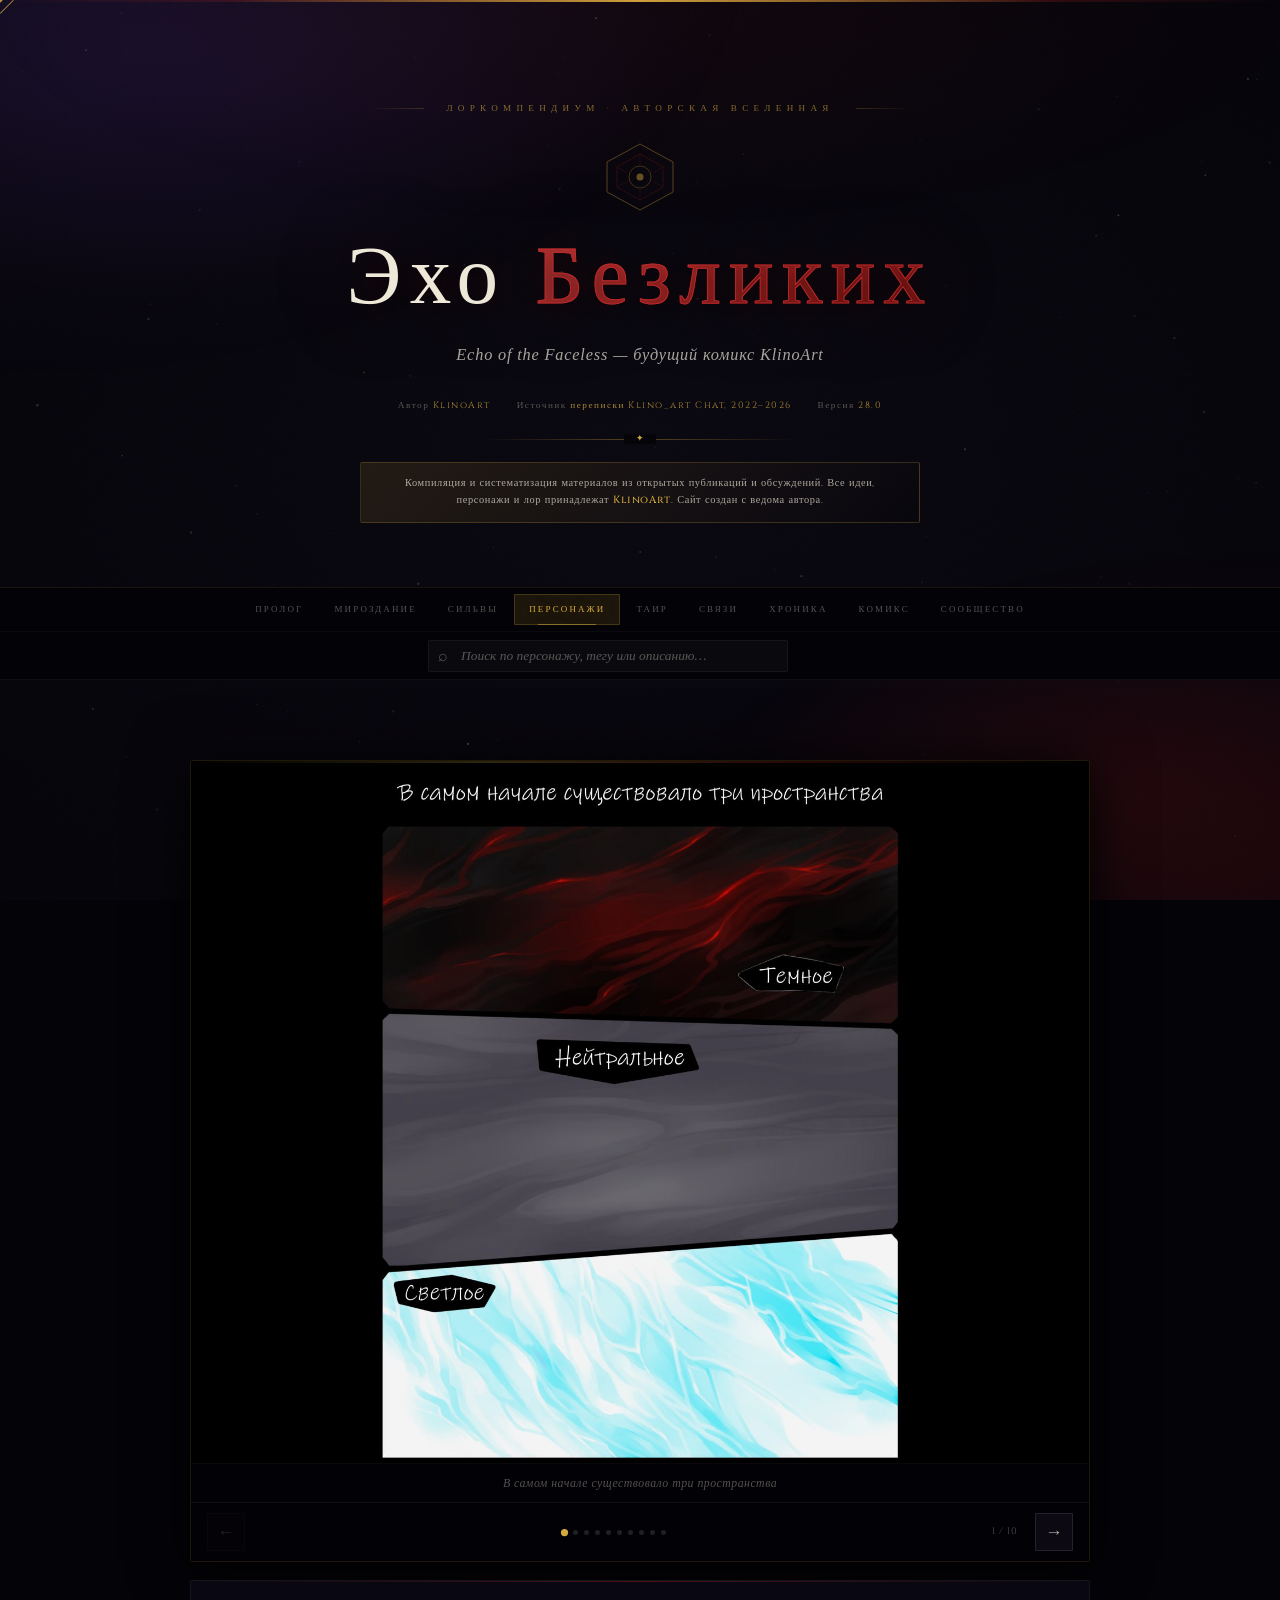
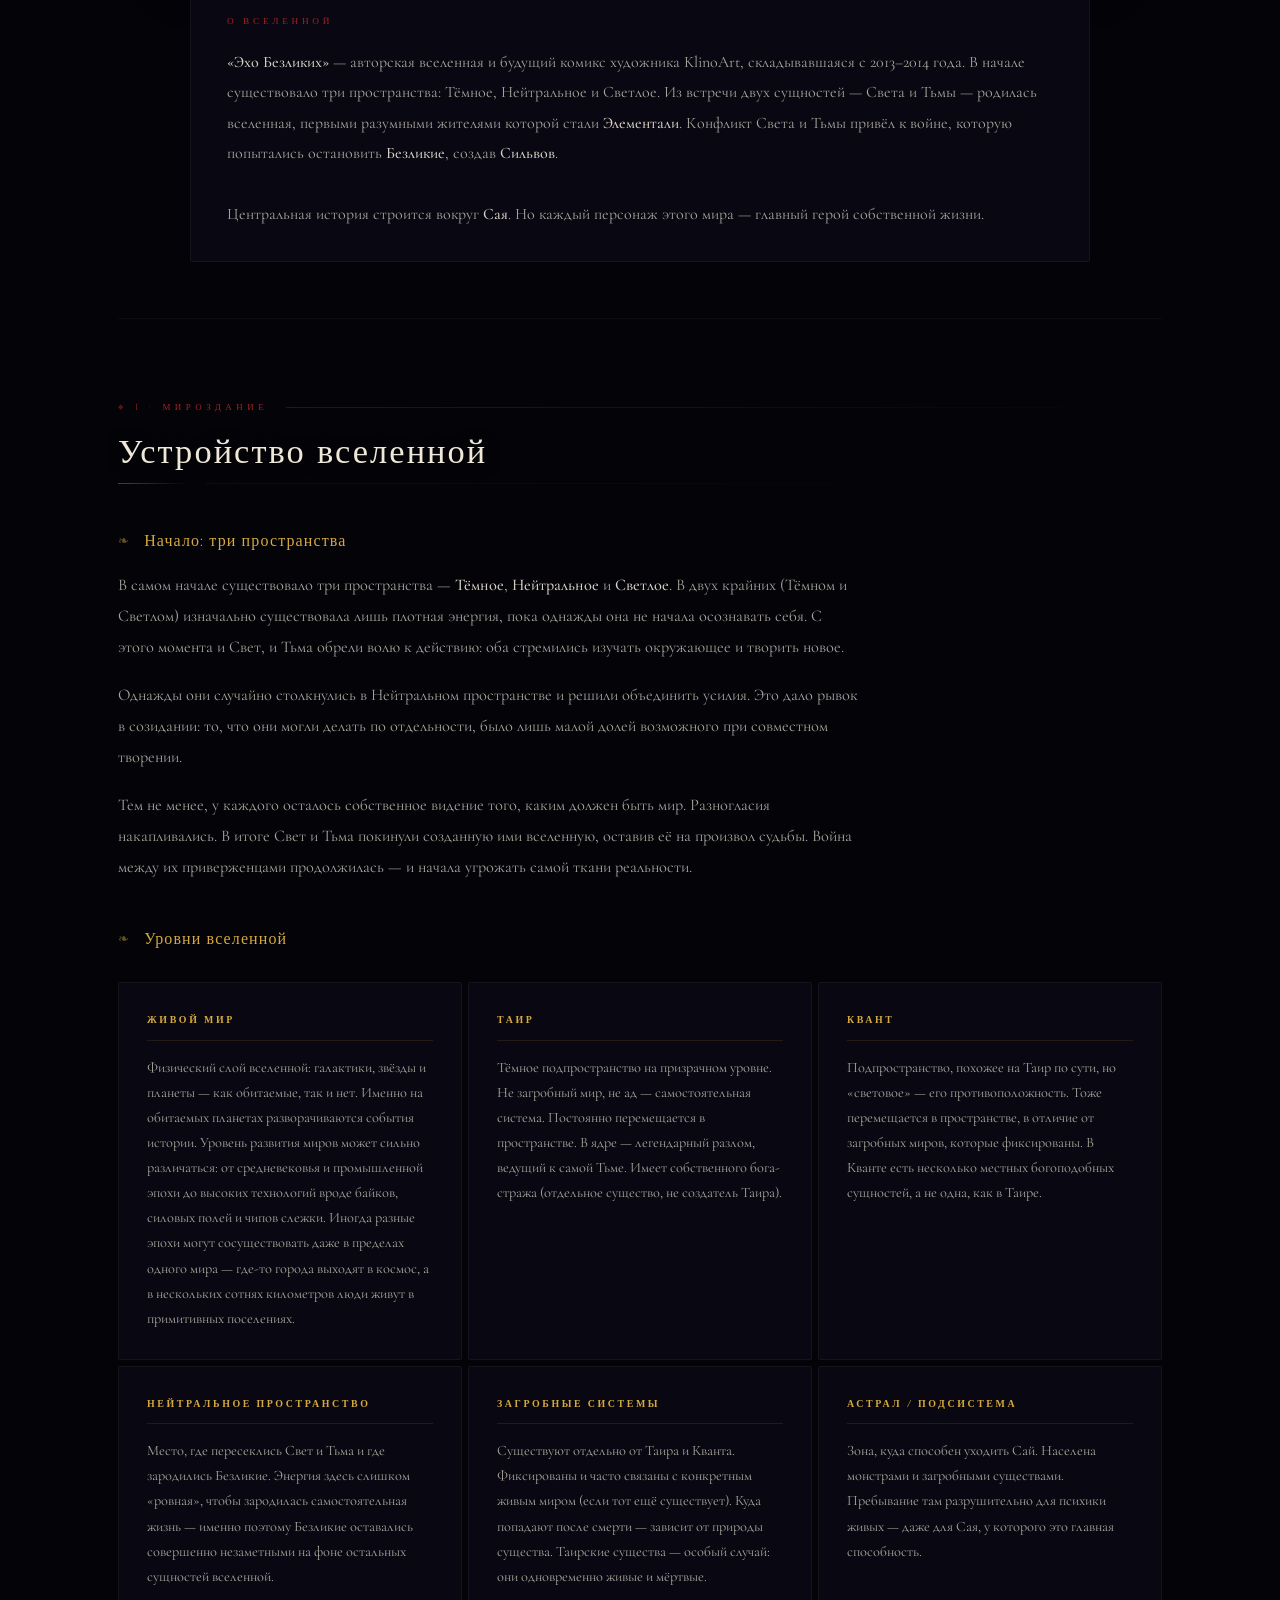
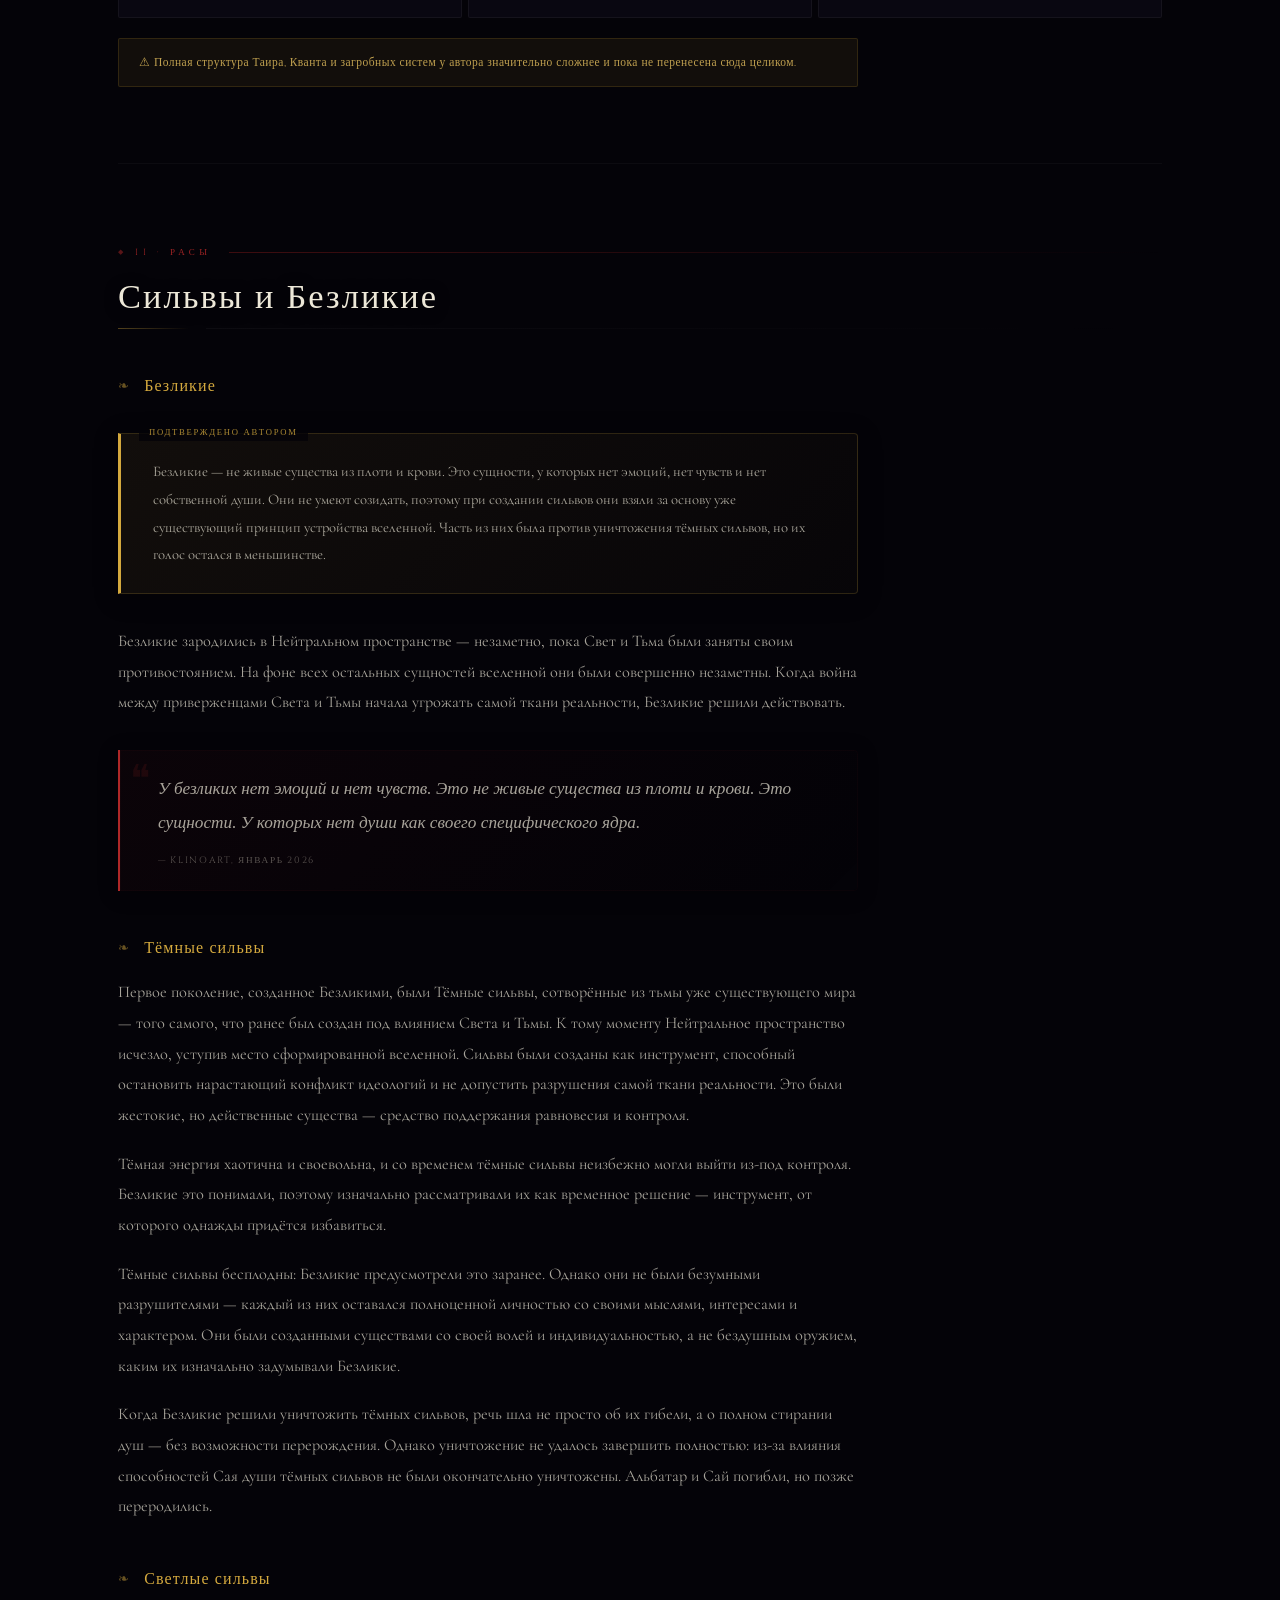
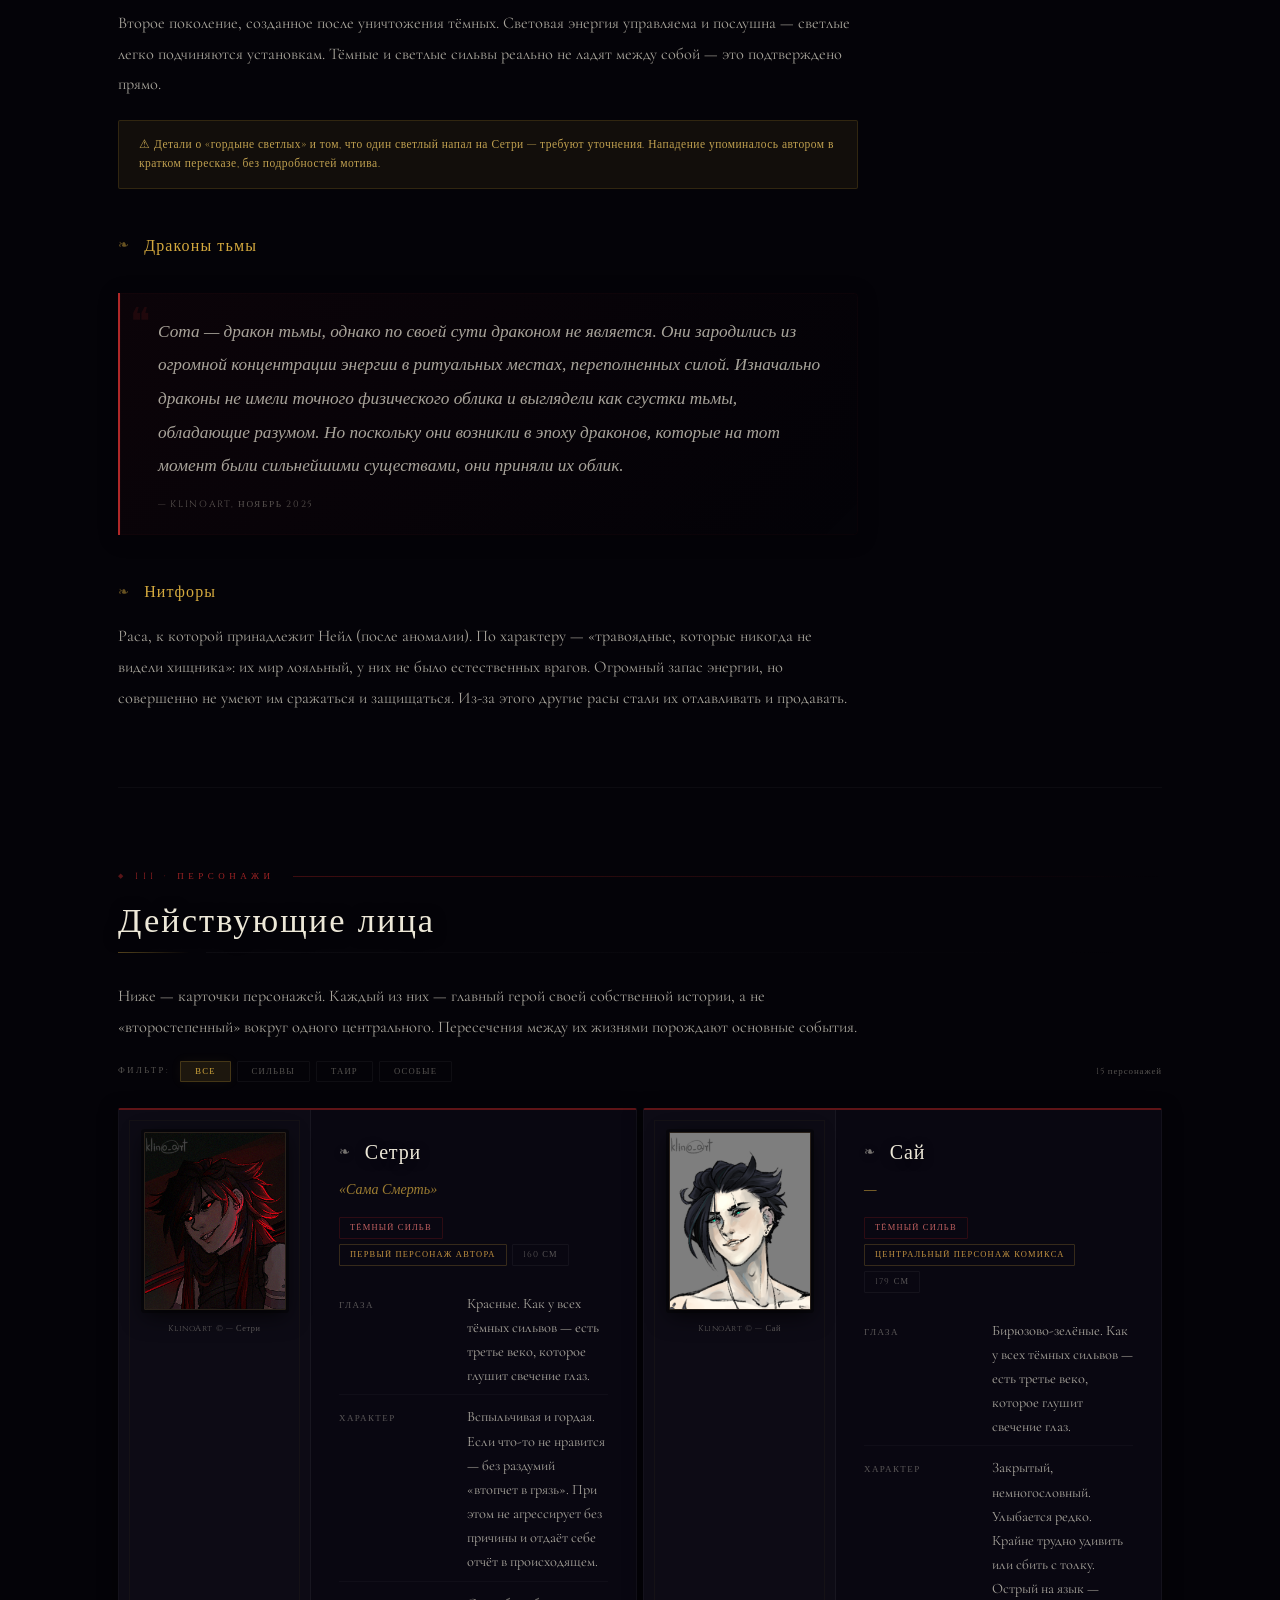
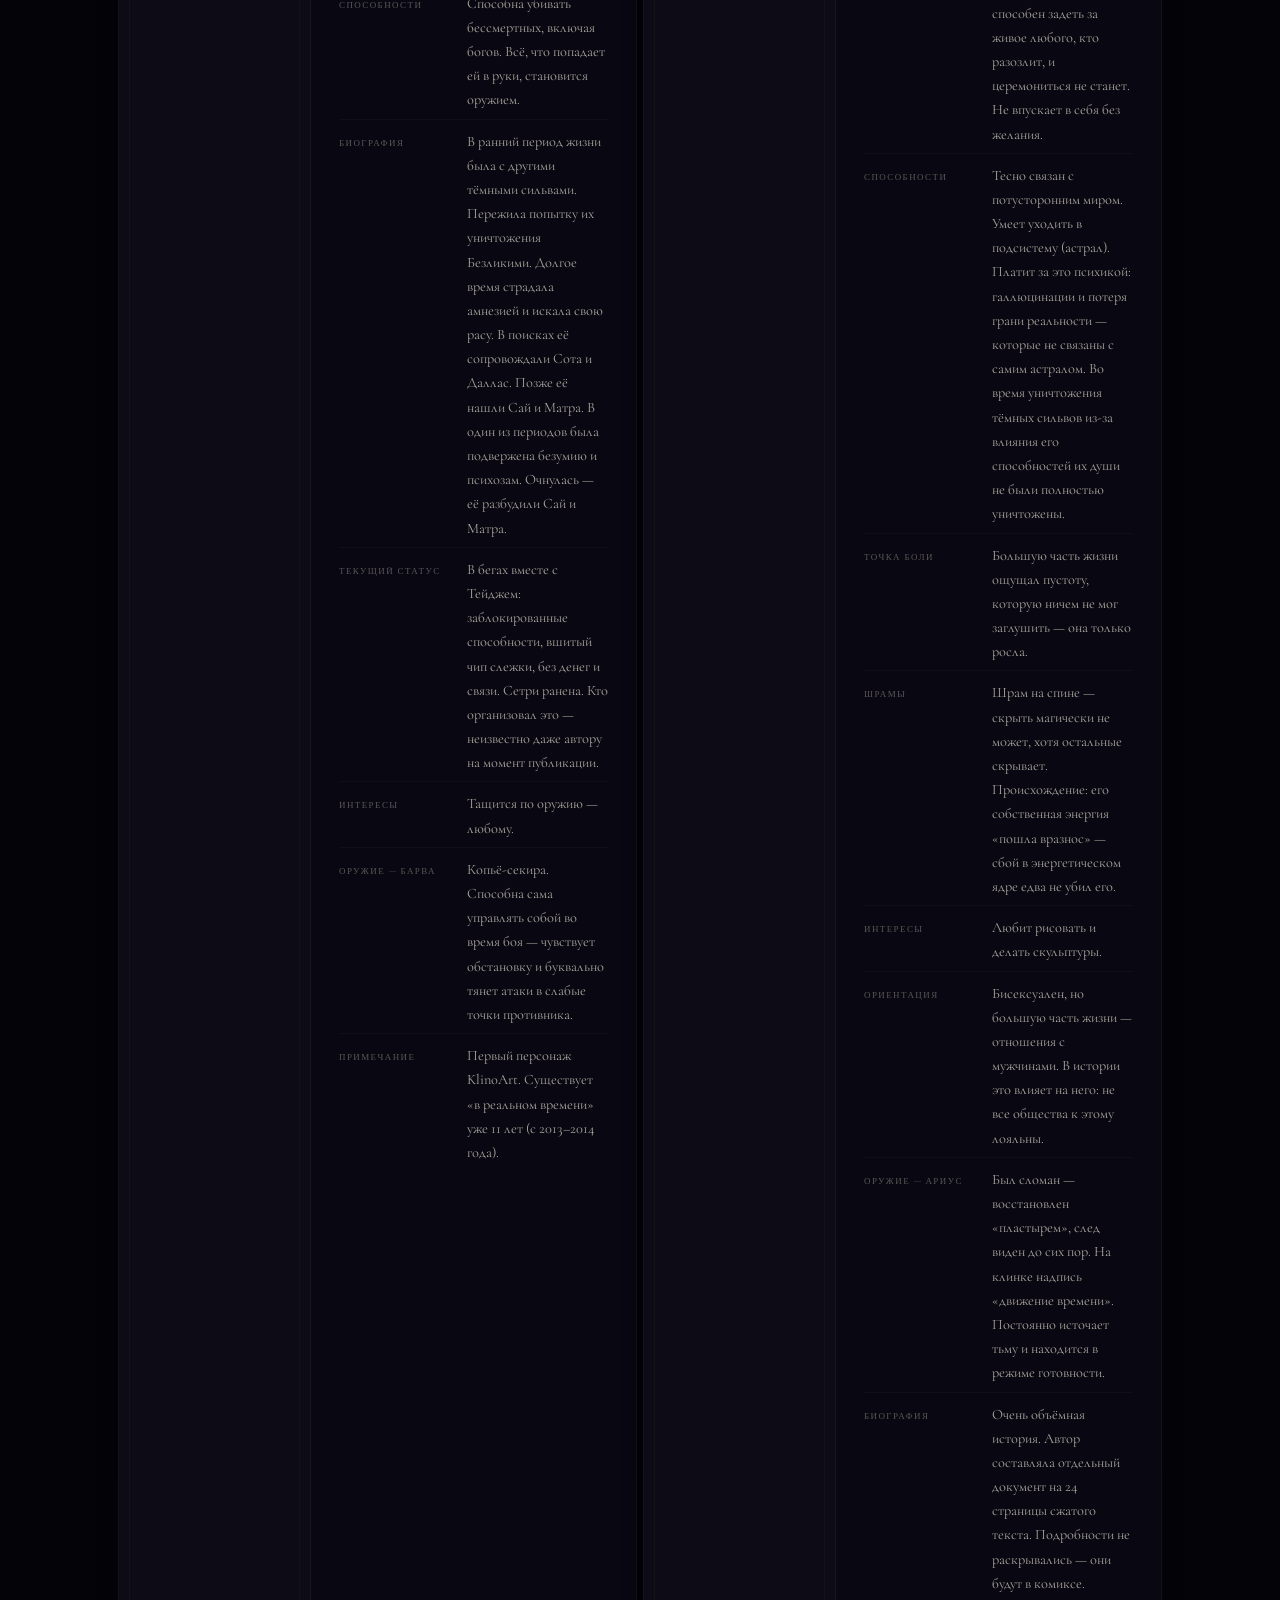
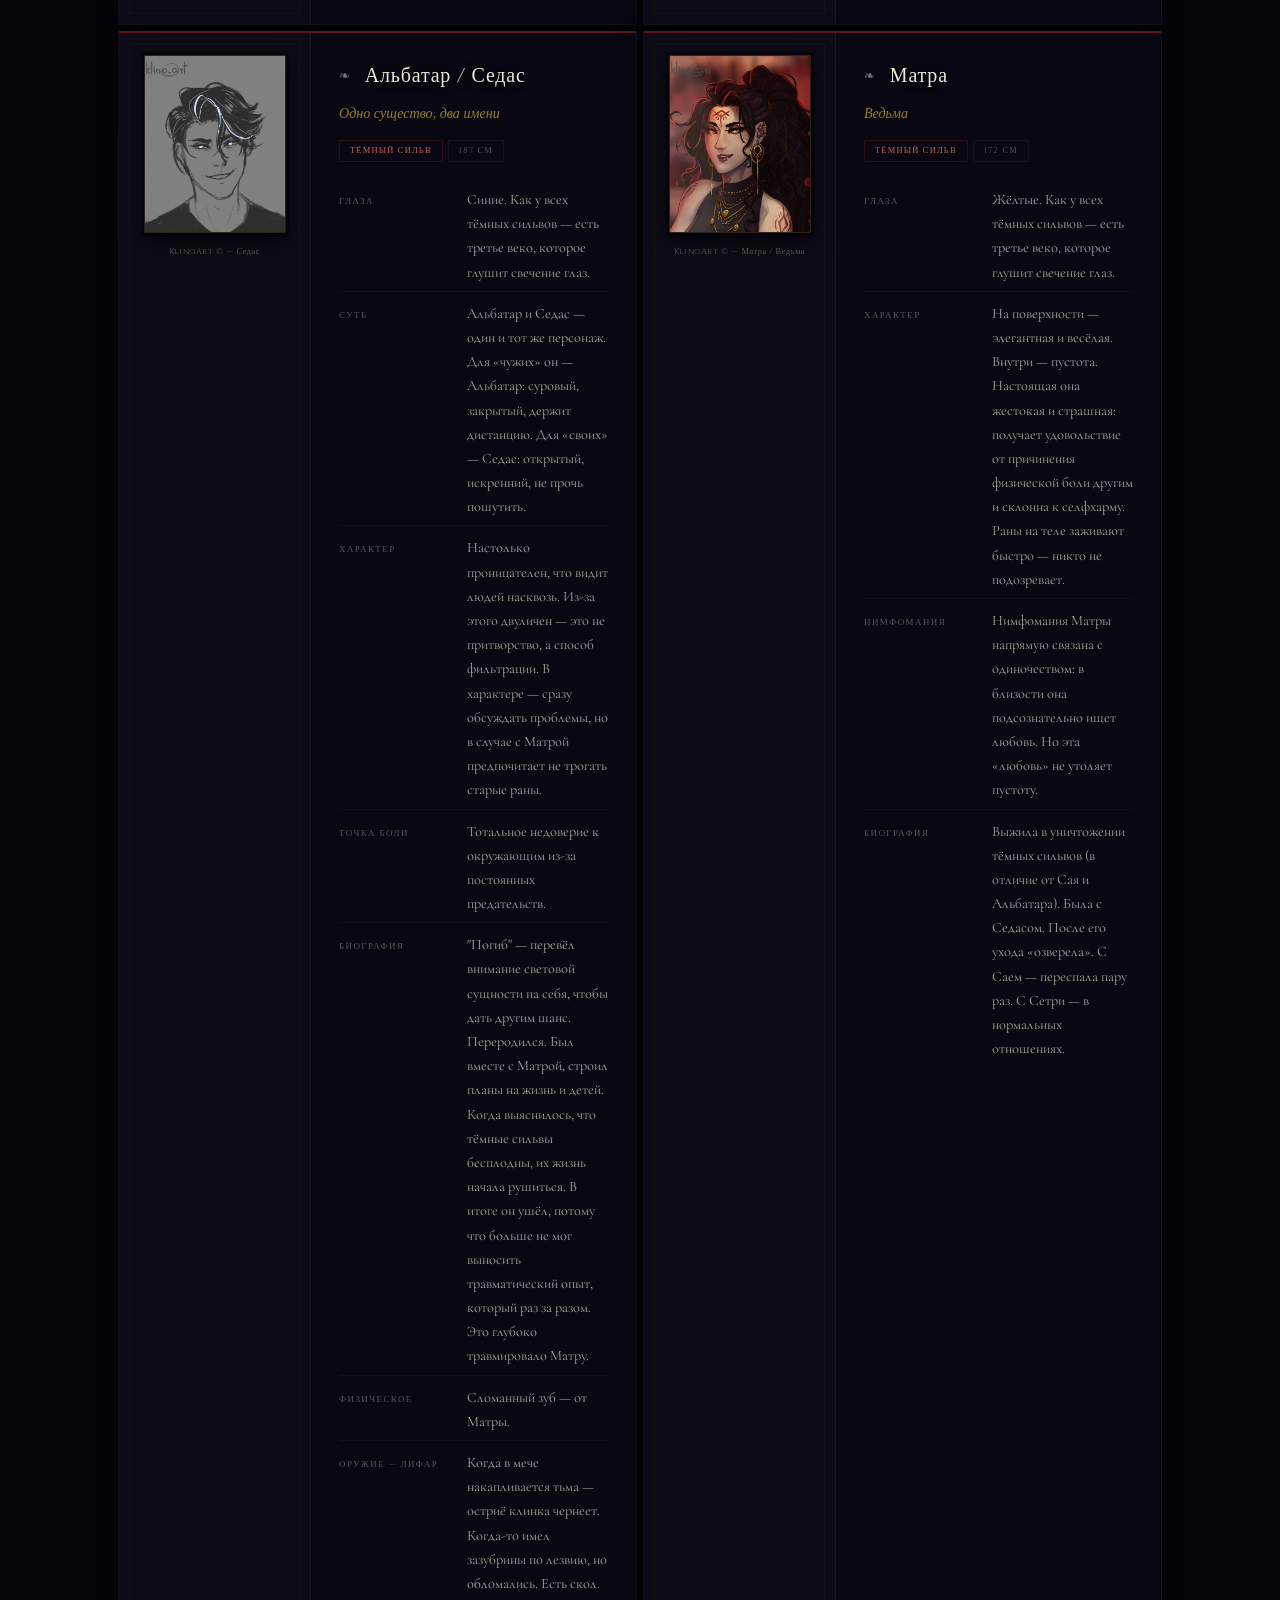
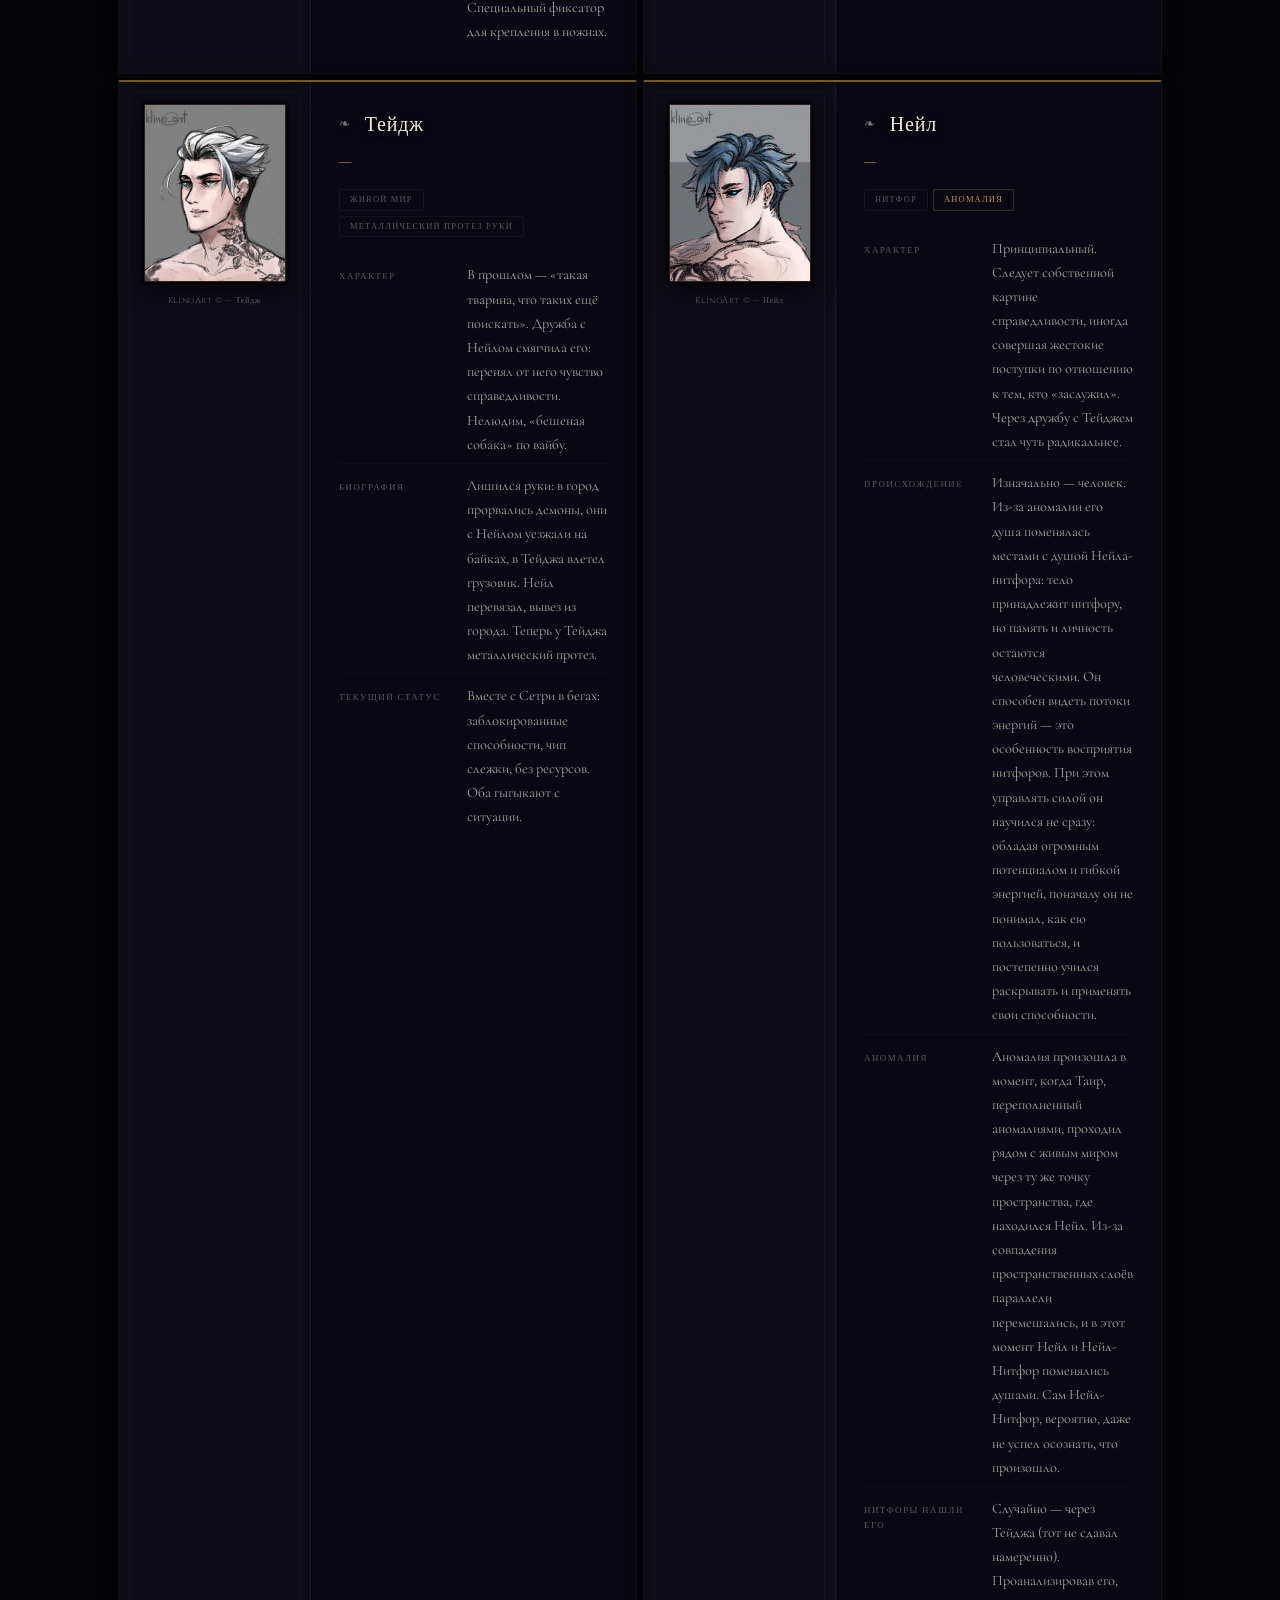
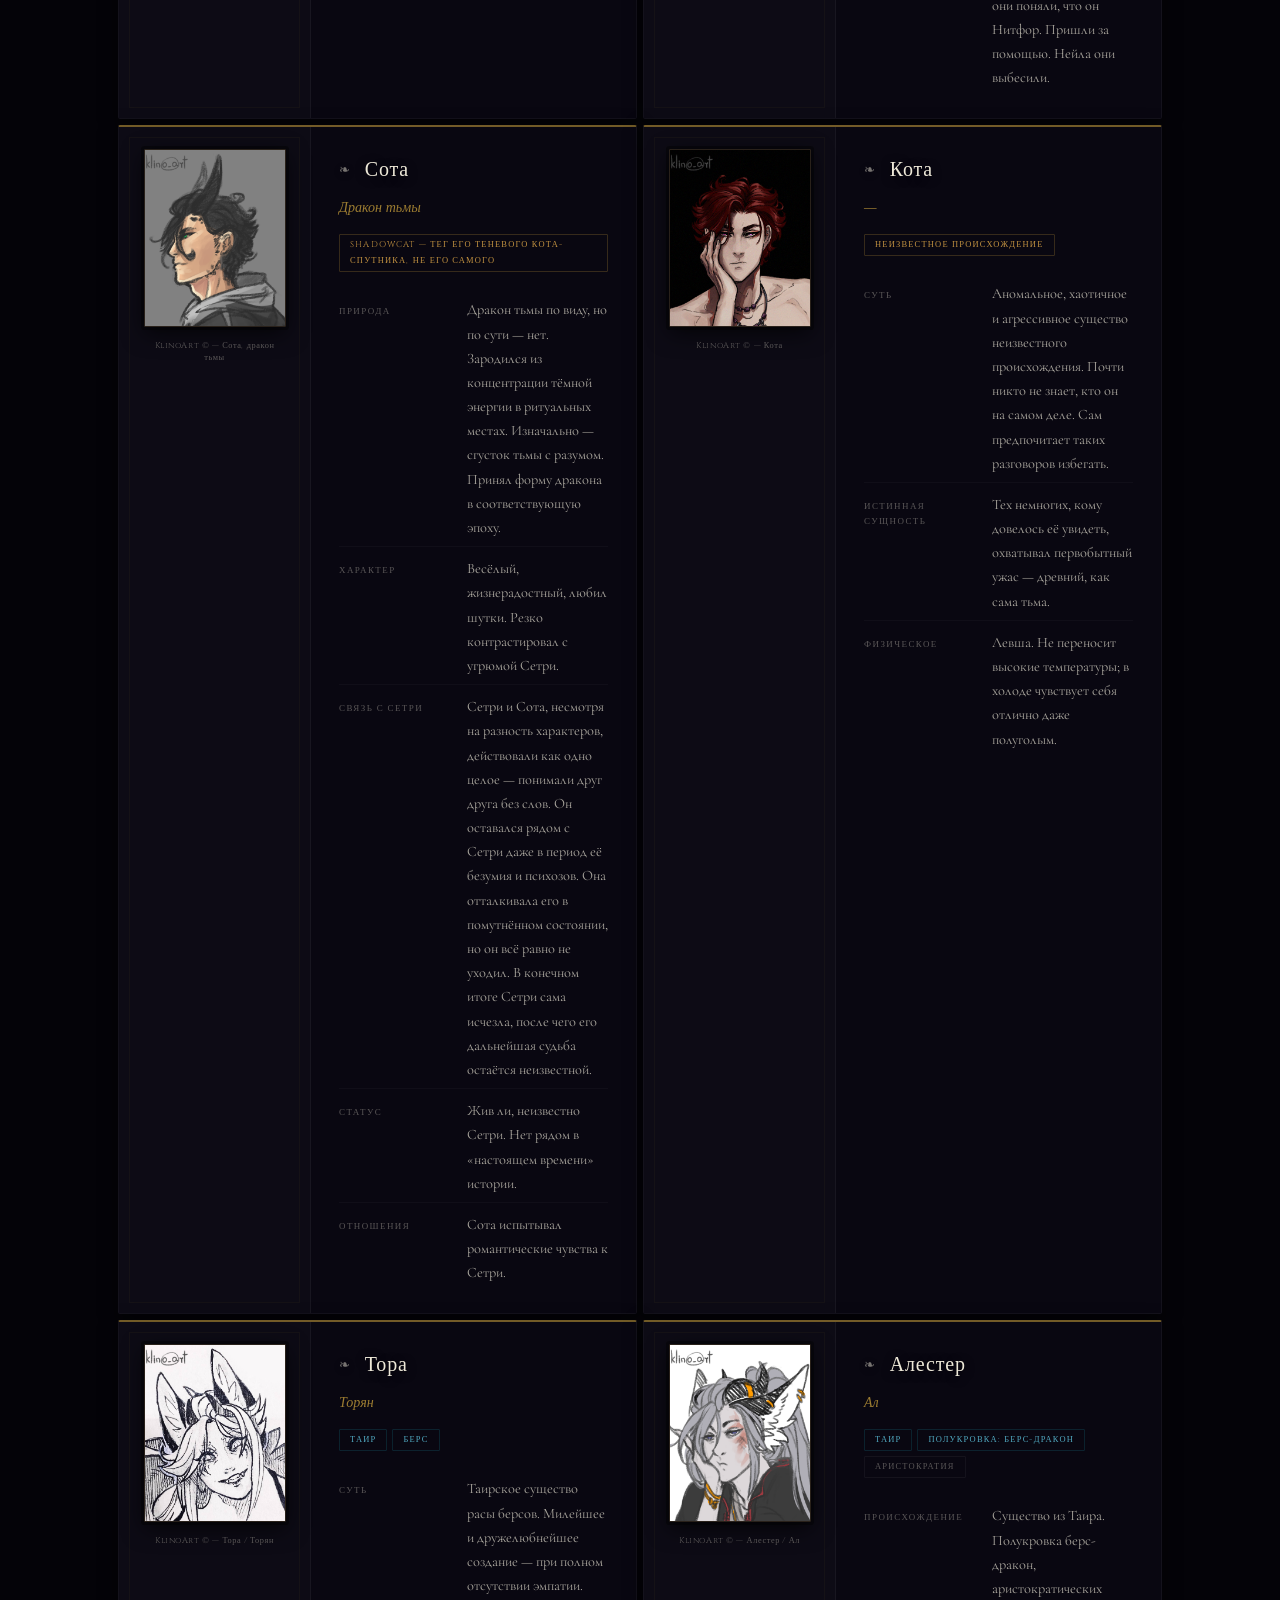
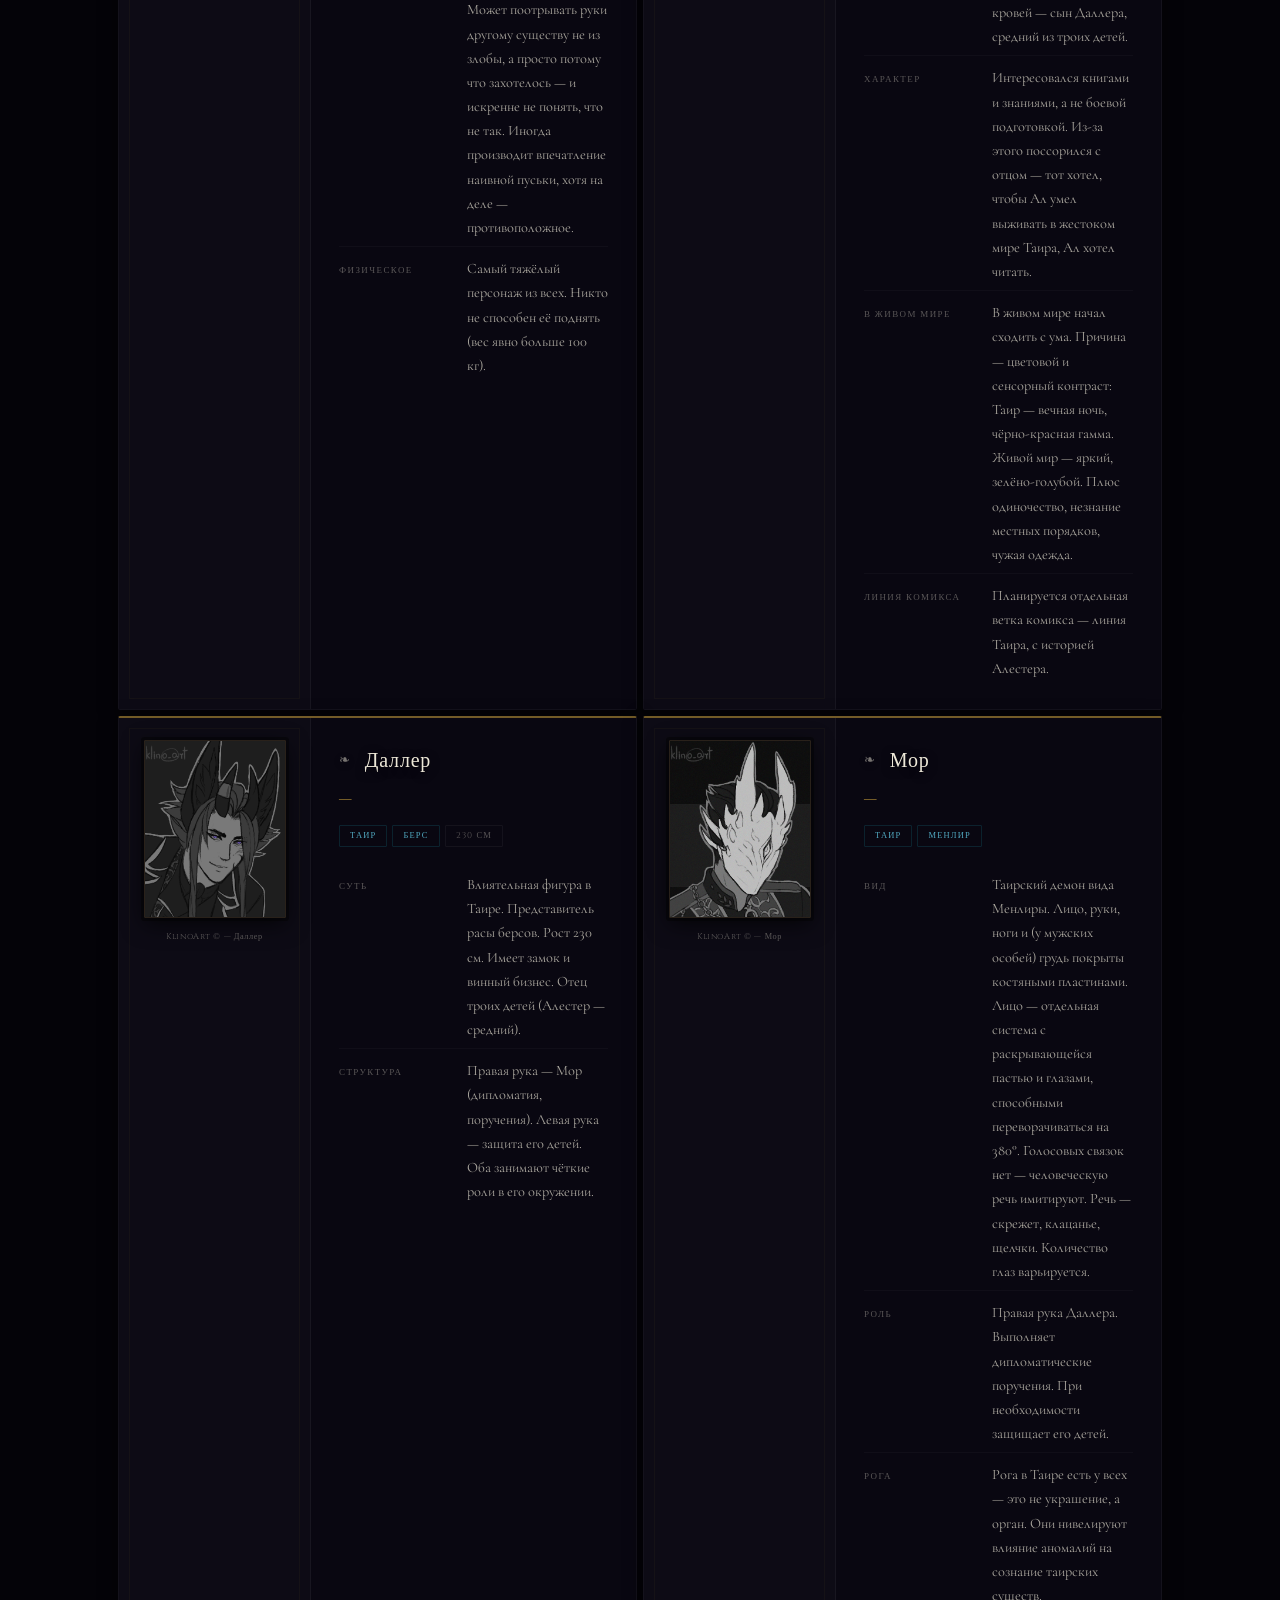
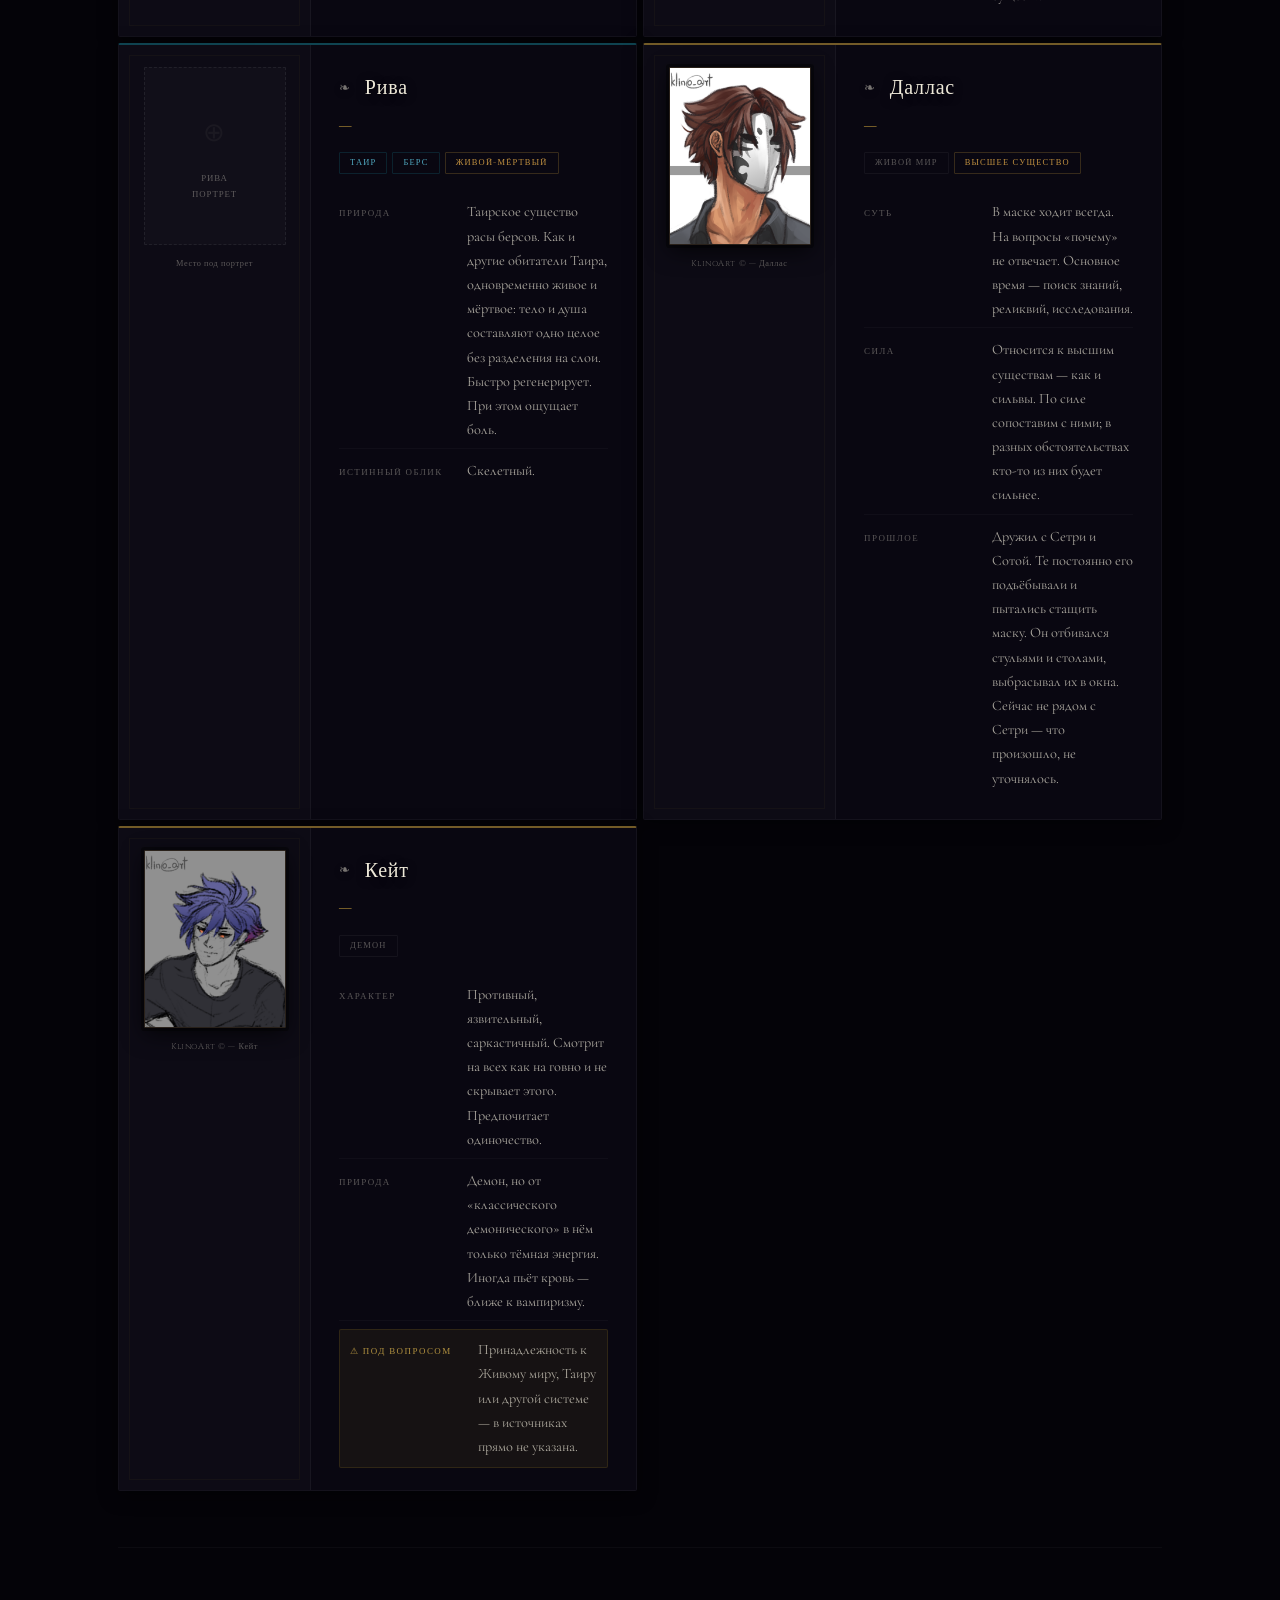
==== index.html @ 8b267aa5 "Add files via upload" ====
<!DOCTYPE html>
<!--
  ╔══════════════════════════════════════════════════════════════╗
  ║  ЭХО БЕЗЛИКИХ — Лоркомпендиум                              ║
  ║  Авторская вселенная: KlinoArt                              ║
  ║  Версия: 28.0 (Кодекс Теней — Редизайн)                    ║
  ╚══════════════════════════════════════════════════════════════╝
-->
<html lang="ru">
<head>
<meta charset="UTF-8">
<meta name="viewport" content="width=device-width, initial-scale=1.0">
<title>Эхо Безликих — Лоркомпендиум | KlinoArt</title>
<link rel="preconnect" href="https://fonts.googleapis.com">
<link rel="preconnect" href="https://fonts.gstatic.com" crossorigin>
<link href="https://fonts.googleapis.com/css2?family=Cinzel:wght@400;500;600&family=Cinzel+Decorative:wght@400&family=IM+Fell+English:ital@0;1&family=Cormorant+Garamond:ital,wght@0,300;0,400;0,500;1,300;1,400&display=swap" rel="stylesheet">
<link rel="icon" type="image/svg+xml" href="data:image/svg+xml,%3Csvg xmlns='http://www.w3.org/2000/svg' viewBox='0 0 32 32'%3E%3Crect width='32' height='32' fill='%23080610'/%3E%3Cpolygon points='16,3 29,10 29,22 16,29 3,22 3,10' fill='none' stroke='%238c1e1e' stroke-width='1.5'/%3E%3Cpolygon points='16,8 24,12.5 24,19.5 16,24 8,19.5 8,12.5' fill='%238c1e1e' opacity='0.35'/%3E%3Ccircle cx='16' cy='16' r='3' fill='%23c8a84e' opacity='0.9'/%3E%3C/svg%3E">
<style>
/* ════════════════════════════════════════════════════════════
   КОДЕКС ТЕНЕЙ v27 — Дизайн-система
   Эстетика: иллюминированный архив тёмной вселенной
════════════════════════════════════════════════════════════ */
:root {
  --bg:           #040308;
  --bg2:          #0a0810;
  --bg3:          #110e1c;
  --bg4:          #0e0b18;
  --glass:        rgba(12,9,20,0.82);
  --glass-border: rgba(255,255,255,0.055);
  --glass-hover:  rgba(20,16,34,0.93);

  --text:         #ede8d8;
  --text-dim:     rgba(237,232,216,0.70);
  --text-faint:   rgba(237,232,216,0.35);
  --text-muted:   rgba(237,232,216,0.20);

  --gold:         #d4a93e;
  --gold-bright:  #e8c860;
  --gold-pale:    #f0d888;
  --gold-glow:    rgba(212,169,62,0.12);
  --gold-dim:     rgba(212,169,62,0.22);
  --gold-line:    rgba(212,169,62,0.38);
  --gold-shadow:  rgba(212,169,62,0.08);

  --red:          #8c1c1c;
  --red-bright:   #b02828;
  --red-glow:     rgba(140,28,28,0.20);
  --red-dim:      rgba(140,28,28,0.28);
  --red-line:     rgba(140,28,28,0.48);

  --teal:         #157080;
  --teal-bright:  #1a90a4;
  --teal-glow:    rgba(21,112,128,0.18);
  --teal-dim:     rgba(21,112,128,0.26);

  --purple:       #5c38a0;
  --purple-dim:   rgba(92,56,160,0.22);
  --purple-glow:  rgba(92,56,160,0.12);

  --warn:         #7a6020;
  --warn-bg:      rgba(122,96,32,0.12);

  --border:       rgba(255,255,255,0.048);
  --border-gold:  rgba(212,169,62,0.18);
  --shadow:       0 12px 48px rgba(0,0,0,0.72);
  --shadow-sm:    0 4px 18px rgba(0,0,0,0.50);
  --shadow-glow:  0 0 40px rgba(140,28,28,0.12);

  --radius:       2px;
  --radius-md:    4px;
  --font-body:    'Cormorant Garamond', 'IM Fell English', Georgia, serif;
  --font-serif:   'IM Fell English', 'Palatino Linotype', Georgia, serif;
  --font-ui:      'Cinzel', 'Palatino Linotype', Georgia, serif;
  --font-display: 'Cinzel', 'Palatino Linotype', Georgia, serif;
  --font-deco:    'Cinzel Decorative', 'Cinzel', serif;

  --transition:   0.25s cubic-bezier(0.22, 1, 0.36, 1);
}

/* ── Reset ─────────────────────────────────────────────── */
*, *::before, *::after { box-sizing: border-box; margin: 0; padding: 0; }
html { scroll-behavior: smooth; }
img  { max-width: 100%; display: block; }
a    { color: var(--gold); text-decoration: none; transition: color 0.2s; }
a:hover { text-decoration: none; color: var(--gold-bright); }

/* ── Scrollbar ─────────────────────────────────────────── */
::-webkit-scrollbar { width: 5px; }
::-webkit-scrollbar-track { background: var(--bg); }
::-webkit-scrollbar-thumb {
  background: linear-gradient(to bottom, var(--gold-dim), var(--red-dim));
  border-radius: 3px;
}
::-webkit-scrollbar-thumb:hover { background: rgba(212,169,62,0.45); }

/* ── Scroll Progress Bar ──────────────────────────────── */
#scroll-progress {
  position: fixed; top: 0; left: 0;
  width: 0%; height: 2px;
  background: linear-gradient(to right, var(--red-bright), var(--gold), var(--gold-bright));
  z-index: 9999; pointer-events: none;
  transition: width 0.08s linear;
  box-shadow: 0 0 12px rgba(212,169,62,0.55);
}

/* ── Body ─────────────────────────────────────────────── */
body {
  background-color: var(--bg);
  color: var(--text);
  font-family: var(--font-body);
  font-size: 17px;
  line-height: 1.88;
  overflow-x: hidden;
  min-height: 100vh;
}

/* ── Grain & Background overlays ─────────────────────── */
#grain-overlay {
  position: fixed; inset: 0; z-index: 150;
  pointer-events: none; opacity: 0.028;
  background-image: url("data:image/svg+xml,%3Csvg viewBox='0 0 256 256' xmlns='http://www.w3.org/2000/svg'%3E%3Cfilter id='n'%3E%3CfeTurbulence type='fractalNoise' baseFrequency='0.9' numOctaves='4' stitchTiles='stitch'/%3E%3C/filter%3E%3Crect width='100%25' height='100%25' filter='url(%23n)'/%3E%3C/svg%3E");
  background-size: 180px 180px; mix-blend-mode: overlay;
}
#bg-overlay {
  position: fixed; inset: 0; z-index: -2; pointer-events: none;
  background:
    radial-gradient(ellipse 72% 48% at 12% 6%, rgba(92,56,160,0.14) 0%, transparent 56%),
    radial-gradient(ellipse 58% 40% at 88% 88%, rgba(128,18,18,0.16) 0%, transparent 52%),
    radial-gradient(ellipse 100% 100% at 50% 50%, #0a0810 0%, #040308 100%);
}
#bg-anim {
  position: fixed; inset: 0; z-index: -1; pointer-events: none; overflow: hidden;
}
#bg-anim::before {
  content: ''; position: absolute; inset: -30%;
  background: radial-gradient(ellipse 60% 52% at 20% 14%, rgba(92,56,160,0.11) 0%, transparent 60%);
  animation: bgFloat1 36s ease-in-out infinite;
}
#bg-anim::after {
  content: ''; position: absolute; inset: -30%;
  background: radial-gradient(ellipse 52% 40% at 80% 80%, rgba(128,18,18,0.12) 0%, transparent 58%);
  animation: bgFloat2 44s ease-in-out infinite;
}
@keyframes bgFloat1 {
  0%,100% { transform: translate(0,0) scale(1); }
  35%     { transform: translate(2.2%,1.6%) scale(1.05); }
  70%     { transform: translate(-1.6%,2.2%) scale(0.96); }
}
@keyframes bgFloat2 {
  0%,100% { transform: translate(0,0) scale(1); }
  42%     { transform: translate(-2%,-1.4%) scale(1.04); }
  75%     { transform: translate(1.4%,-2%) scale(0.97); }
}
@media (prefers-reduced-motion: reduce) {
  #bg-anim::before, #bg-anim::after { animation: none; }
}

header, .topbar, main, footer { position: relative; z-index: 2; }

/* ════════════════════════════════════════════════════════════
   HEADER
════════════════════════════════════════════════════════════ */
header {
  position: relative;
  text-align: center;
  padding: 88px 24px 64px;
  overflow: hidden;
}
header::before {
  content: '';
  position: absolute; top: 0; left: 0; right: 0; height: 2px;
  background: linear-gradient(to right,
    transparent 0%, var(--red-dim) 18%, var(--gold) 50%,
    var(--red-dim) 82%, transparent 100%);
}
header::after {
  content: '';
  position: absolute; top: 0; left: 0; right: 0; bottom: 0;
  background: radial-gradient(ellipse 80% 60% at 50% 0%, rgba(140,28,28,0.08) 0%, transparent 65%);
  pointer-events: none; z-index: 0;
}

.header-eyebrow {
  font-family: var(--font-display);
  font-size: 0.57rem; letter-spacing: 0.58em;
  text-transform: uppercase; color: var(--gold);
  opacity: 0.60; margin-bottom: 24px;
  position: relative; z-index: 1;
  display: inline-flex; align-items: center; gap: 22px;
}
.header-eyebrow::before, .header-eyebrow::after {
  content: '';
  display: inline-block; width: 56px; height: 1px;
  background: linear-gradient(to right, transparent, var(--gold-line));
}
.header-eyebrow::after { background: linear-gradient(to left, transparent, var(--gold-line)); }

.header-sigil {
  display: block; margin: 0 auto 22px;
  width: 72px; height: 72px; opacity: 0.52;
  animation: sigilPulse 6s ease-in-out infinite;
  position: relative; z-index: 1;
}
@keyframes sigilPulse {
  0%, 100% { opacity: 0.52; filter: drop-shadow(0 0 4px rgba(212,169,62,0.18)); }
  50%       { opacity: 0.80; filter: drop-shadow(0 0 14px rgba(140,28,28,0.45)) drop-shadow(0 0 6px rgba(212,169,62,0.22)); }
}
@media (prefers-reduced-motion: reduce) {
  .header-sigil { animation: none; opacity: 0.55; }
}

header h1 {
  font-family: var(--font-deco);
  font-size: clamp(2.4rem, 6.8vw, 5.2rem);
  font-weight: 400; letter-spacing: 0.10em; line-height: 1.05;
  color: var(--text); position: relative; z-index: 1;
  text-shadow:
    0 0 100px rgba(140,28,28,0.45),
    0 0 40px rgba(140,28,28,0.22),
    0 4px 32px rgba(0,0,0,0.98);
  animation: headerReveal 1.6s cubic-bezier(0.16, 1, 0.3, 1) forwards;
  opacity: 0; transform: translateY(16px);
}
@keyframes headerReveal { to { opacity: 1; transform: translateY(0); } }
@media (prefers-reduced-motion: reduce) {
  header h1 { animation: none; opacity: 1; transform: none; }
}
header h1 em {
  font-style: normal; color: transparent;
  -webkit-text-stroke: 1px rgba(190,42,42,0.85);
  background: linear-gradient(145deg, #c43838 15%, #7a1414 100%);
  -webkit-background-clip: text; background-clip: text;
}

.header-subtitle {
  font-family: var(--font-serif); font-style: italic;
  font-size: 1.02rem; color: var(--text-dim);
  margin: 18px auto 26px; letter-spacing: 0.05em;
  max-width: 560px; position: relative; z-index: 1;
}

.header-rule {
  position: relative; width: 320px; height: 1px;
  background: linear-gradient(to right, transparent, var(--gold-line), transparent);
  margin: 24px auto 18px;
}
.header-rule::before {
  content: '✦'; position: absolute;
  top: 50%; left: 50%; transform: translate(-50%, -50%);
  font-size: 0.55rem; color: var(--gold);
  background: var(--bg); padding: 0 12px; line-height: 1;
}

.header-meta {
  font-family: var(--font-display); font-size: 0.58rem;
  letter-spacing: 0.16em; color: var(--text-faint);
  display: flex; justify-content: center; flex-wrap: wrap;
  gap: 4px 26px; position: relative; z-index: 1;
}
.header-meta span { color: var(--gold); opacity: 0.80; }

.authorship-notice {
  max-width: 560px; margin: 22px auto 0;
  padding: 12px 24px;
  background: linear-gradient(135deg, var(--gold-glow), transparent);
  border: 1px solid var(--gold-dim); border-radius: var(--radius);
  font-family: var(--font-display); font-size: 0.65rem;
  letter-spacing: 0.06em; color: var(--text-dim); line-height: 1.72;
  position: relative; z-index: 1;
}
.authorship-notice strong { color: var(--gold); }

/* ════════════════════════════════════════════════════════════
   TOPBAR
════════════════════════════════════════════════════════════ */
.topbar {
  position: sticky; top: 0; z-index: 500;
  background: rgba(4,3,8,0.97);
  border-bottom: 1px solid var(--border);
  border-top: 1px solid rgba(212,169,62,0.10);
  backdrop-filter: blur(12px); -webkit-backdrop-filter: blur(12px);
}

nav {
  display: flex; justify-content: center; flex-wrap: wrap;
  gap: 1px; padding: 6px 12px;
  border-bottom: 1px solid rgba(255,255,255,0.028);
}
nav a {
  font-family: var(--font-display); font-size: 0.56rem;
  letter-spacing: 0.24em; text-transform: uppercase;
  color: var(--text-faint); padding: 6px 14px;
  border: 1px solid transparent; border-radius: 1px;
  transition: color var(--transition), border-color var(--transition),
              background var(--transition), text-shadow var(--transition);
  position: relative; white-space: nowrap;
}
nav a:hover, nav a.active {
  color: var(--gold); border-color: var(--gold-dim);
  background: var(--gold-glow); text-decoration: none;
  text-shadow: 0 0 16px rgba(212,169,62,0.35);
}
nav a.active::after {
  content: ''; position: absolute;
  bottom: -1px; left: 22%; right: 22%;
  height: 1px; background: var(--gold); opacity: 0.50;
}

.search-bar {
  display: flex; align-items: center; gap: 10px; padding: 7px 16px;
}
.search-input-wrap {
  position: relative; flex: 1; max-width: 360px; margin: 0 auto;
}
.search-input-wrap::before {
  content: '⌕'; position: absolute; left: 10px; top: 50%;
  transform: translateY(-50%); color: var(--text-faint);
  font-size: 1rem; pointer-events: none;
}
#search-clear {
  display: none; position: absolute; right: 8px; top: 50%;
  transform: translateY(-50%); background: none; border: none;
  color: var(--text-faint); font-size: 0.72rem; cursor: pointer;
  padding: 4px 6px; border-radius: 2px; transition: color 0.15s;
}
#search-clear:hover { color: var(--text); }
#search-clear.visible { display: block; }
#search-input {
  width: 100%; background: rgba(255,255,255,0.030);
  border: 1px solid var(--border); border-radius: 2px;
  color: var(--text); font-family: var(--font-serif);
  font-style: italic; font-size: 0.84rem;
  padding: 7px 32px 7px 32px; outline: none;
  transition: border-color 0.25s, background 0.25s, box-shadow 0.25s;
}
#search-input::placeholder { color: var(--text-faint); font-style: italic; }
#search-input:focus {
  border-color: var(--gold-line); background: rgba(255,255,255,0.055);
  box-shadow: 0 0 0 3px rgba(212,169,62,0.06); font-style: normal;
}
.search-count {
  font-family: var(--font-display); font-size: 0.57rem;
  letter-spacing: 0.12em; color: var(--text-faint);
  white-space: nowrap; min-width: 54px; text-align: right;
}

/* ════════════════════════════════════════════════════════════
   MAIN LAYOUT
════════════════════════════════════════════════════════════ */
main {
  max-width: 1000px; margin: 0 auto; padding: 0 28px 130px;
}

/* ════════════════════════════════════════════════════════════
   SECTIONS
════════════════════════════════════════════════════════════ */
section {
  padding: 80px 0 56px;
  border-bottom: 1px solid rgba(255,255,255,0.035);
  position: relative;
}
section:last-child { border-bottom: none; }

/* Ornamental chapter number / label */
.section-tag {
  font-family: var(--font-display); font-size: 0.56rem;
  letter-spacing: 0.50em; text-transform: uppercase;
  color: var(--red-bright); display: flex; align-items: center;
  gap: 18px; margin-bottom: 16px; opacity: 0.90;
}
.section-tag::before {
  content: '◆'; font-size: 0.46rem; opacity: 0.55; margin-right: -10px;
}
.section-tag::after {
  content: ''; flex: 1; height: 1px;
  background: linear-gradient(to right, var(--red-line), transparent);
}

h2 {
  font-family: var(--font-deco);
  font-size: clamp(1.45rem, 3.4vw, 2.15rem);
  font-weight: 400; color: var(--text);
  margin-bottom: 6px;
  text-shadow: 0 2px 14px rgba(0,0,0,0.65);
  letter-spacing: 0.06em; line-height: 1.2;
}
.h2-rule {
  display: flex; align-items: center; gap: 16px;
  margin: 10px 0 28px;
}
.h2-rule::before {
  content: ''; display: block; width: 72px; height: 1px;
  background: linear-gradient(to right, var(--gold-line), transparent);
}
.h2-rule::after {
  content: ''; display: block; flex: 1; height: 1px;
  background: linear-gradient(to right, rgba(255,255,255,0.04), transparent);
}

h3 {
  font-family: var(--font-display); font-size: 1.00rem;
  font-weight: 400; color: var(--gold);
  margin: 42px 0 14px; letter-spacing: 0.07em;
  display: flex; align-items: center; gap: 14px;
}
h3::before {
  content: '❧'; font-size: 0.82rem; opacity: 0.48;
  flex-shrink: 0; font-family: Georgia, serif;
}

p {
  color: var(--text-dim); margin-bottom: 18px;
  max-width: 740px; font-size: 1.02rem;
}
strong { color: rgba(237,232,216,0.90); font-weight: 500; }


/* ════════════════════════════════════════════════════════════
   WORLD GRID
════════════════════════════════════════════════════════════ */
.world-grid {
  display: grid;
  grid-template-columns: repeat(auto-fill, minmax(260px, 1fr));
  gap: 6px; margin-top: 28px;
}
.world-cell {
  padding: 28px; background: var(--glass);
  border: 1px solid var(--border); border-radius: var(--radius);
  transition: background var(--transition), border-color var(--transition),
              transform var(--transition), box-shadow var(--transition);
  position: relative; overflow: hidden;
}
.world-cell::before {
  content: ''; position: absolute; top: 0; left: 0; right: 0; height: 1px;
  background: linear-gradient(to right, transparent, var(--gold-dim), transparent);
  opacity: 0; transition: opacity 0.3s;
}
.world-cell::after {
  content: '◆'; position: absolute; top: 12px; right: 16px;
  font-size: 0.36rem; color: var(--gold); opacity: 0; transition: opacity 0.3s;
}
.world-cell:hover {
  background: var(--glass-hover); border-color: rgba(212,169,62,0.14);
  transform: translateY(-3px);
  box-shadow: 0 12px 36px rgba(0,0,0,0.50), 0 0 0 1px rgba(212,169,62,0.07);
}
.world-cell:hover::before, .world-cell:hover::after { opacity: 1; }
.world-cell h4 {
  font-family: var(--font-display); font-size: 0.62rem;
  letter-spacing: 0.26em; text-transform: uppercase;
  color: var(--gold); margin-bottom: 14px; padding-bottom: 10px;
  border-bottom: 1px solid rgba(212,169,62,0.12);
}
.world-cell p {
  font-size: 0.90rem; line-height: 1.74; color: var(--text-dim); margin-bottom: 0; max-width: none;
}

/* ════════════════════════════════════════════════════════════
   TAG FILTER BAR
════════════════════════════════════════════════════════════ */
.tag-filter-bar {
  display: flex; flex-wrap: wrap; gap: 6px;
  margin-bottom: 26px; align-items: center;
}
.tag-filter-label {
  font-family: var(--font-display); font-size: 0.54rem;
  letter-spacing: 0.28em; text-transform: uppercase;
  color: var(--text-faint); margin-right: 4px; flex-shrink: 0;
}
.tag-filter-btn {
  font-family: var(--font-display); font-size: 0.54rem;
  letter-spacing: 0.14em; text-transform: uppercase;
  padding: 4px 14px; border: 1px solid var(--border);
  border-radius: 1px; color: var(--text-faint);
  background: transparent; cursor: pointer;
  transition: color 0.2s, border-color 0.2s, background 0.2s, box-shadow 0.2s;
}
.tag-filter-btn:hover { color: var(--text-dim); border-color: rgba(255,255,255,0.16); }
.tag-filter-btn.active {
  color: var(--gold); border-color: var(--gold-dim);
  background: var(--gold-glow); box-shadow: 0 0 12px rgba(212,169,62,0.06);
}
.tag-filter-btn[data-filter="silv"].active  { color: #c06060; border-color: var(--red-dim); background: var(--red-glow); }
.tag-filter-btn[data-filter="thair"].active { color: #50b0c8; border-color: var(--teal-dim); background: var(--teal-glow); }
.tag-filter-count {
  font-family: var(--font-display); font-size: 0.56rem;
  letter-spacing: 0.10em; color: var(--text-faint); margin-left: auto;
}
article.char-card.tag-hidden { display: none; }

/* ════════════════════════════════════════════════════════════
   CHAR GRID
════════════════════════════════════════════════════════════ */
.char-grid { display: flex; flex-direction: column; gap: 6px; }

/* ════════════════════════════════════════════════════════════
   CHAR CARDS
════════════════════════════════════════════════════════════ */
article.char-card {
  display: grid; grid-template-columns: 192px 1fr;
  background: var(--glass); border: 1px solid var(--border);
  border-radius: var(--radius); overflow: hidden;
  position: relative; box-shadow: var(--shadow-sm);
  transition: background var(--transition), border-color var(--transition),
              box-shadow var(--transition), transform var(--transition);
}
article.char-card:hover {
  background: var(--glass-hover);
  border-color: rgba(212,169,62,0.18);
  box-shadow: var(--shadow), 0 0 0 1px rgba(212,169,62,0.08), var(--shadow-glow);
  transform: translateY(-3px);
}

/* Faction top bar */
article.char-card[data-faction="silv"]    { border-top: 2px solid rgba(140,28,28,0.65); }
article.char-card[data-faction="thair"]   { border-top: 2px solid rgba(21,112,128,0.58); }
article.char-card[data-faction="special"] { border-top: 2px solid rgba(212,169,62,0.52); }

article.char-card[data-faction="silv"]:hover   { box-shadow: var(--shadow), 0 0 40px rgba(140,28,28,0.10); }
article.char-card[data-faction="thair"]:hover  { box-shadow: var(--shadow), 0 0 40px rgba(21,112,128,0.10); }

/* Left accent bar */
article.char-card::before {
  content: ''; position: absolute; left: 0; top: 0; bottom: 0;
  width: 2px; opacity: 0;
  transition: opacity var(--transition); z-index: 1;
}
article.char-card[data-faction="silv"]::before    { background: var(--red-bright); }
article.char-card[data-faction="thair"]::before   { background: var(--teal-bright); }
article.char-card[data-faction="special"]::before { background: var(--gold); }
article.char-card:not([data-faction])::before     { background: var(--gold); }
article.char-card:hover::before { opacity: 1; }

/* Image slot */
.img-slot {
  background: rgba(255,255,255,0.015);
  border-right: 1px solid var(--border);
  display: flex; flex-direction: column;
  align-items: center; justify-content: flex-start;
  padding: 22px 16px 18px; gap: 13px;
  min-height: 210px; position: relative;
}
.img-slot::before {
  content: ''; position: absolute; inset: 10px;
  border: 1px solid rgba(212,169,62,0.045); pointer-events: none;
}
.img-slot img {
  width: 142px; height: 178px; object-fit: cover;
  border: 1px solid rgba(212,169,62,0.14); border-radius: 1px;
  cursor: default;
  transition: transform 0.40s ease, box-shadow 0.40s, border-color 0.28s;
  box-shadow: 0 6px 22px rgba(0,0,0,0.68), 0 0 0 3px rgba(0,0,0,0.35);
}
.img-slot img:hover {
  transform: scale(1.06);
  box-shadow: 0 12px 38px rgba(0,0,0,0.88), 0 0 0 2px var(--gold-dim);
  border-color: var(--gold-dim);
}
.img-placeholder {
  width: 142px; height: 178px;
  background: rgba(255,255,255,0.018);
  border: 1px dashed rgba(255,255,255,0.065); border-radius: 1px;
  display: flex; flex-direction: column;
  align-items: center; justify-content: center;
  color: var(--text-faint); font-family: var(--font-display);
  font-size: 0.55rem; letter-spacing: 0.10em;
  text-align: center; text-transform: uppercase; gap: 12px;
}
.img-placeholder::before { content: '⊕'; font-size: 1.6rem; opacity: 0.13; }
.img-caption {
  font-family: var(--font-display); font-size: 0.52rem;
  letter-spacing: 0.07em; text-align: center;
  color: var(--text-faint); line-height: 1.45; max-width: 142px;
}

/* Info panel */
.char-info {
  padding: 24px 28px 22px;
  display: flex; flex-direction: column; gap: 0;
}
.char-name {
  font-family: var(--font-deco); font-size: 1.25rem;
  font-weight: 400; color: var(--text); margin: 0 0 5px;
  letter-spacing: 0.04em; text-shadow: 0 2px 10px rgba(0,0,0,0.55);
}
.char-aliases {
  font-family: var(--font-serif); font-style: italic;
  font-size: 0.88rem; color: var(--gold); opacity: 0.72;
  margin-bottom: 14px; min-height: 1em;
}
.char-tags { display: flex; flex-wrap: wrap; gap: 5px; margin-bottom: 20px; }
.tag {
  font-family: var(--font-display); font-size: 0.53rem;
  letter-spacing: 0.14em; text-transform: uppercase;
  padding: 2px 10px; border: 1px solid var(--border);
  color: var(--text-faint); border-radius: 1px;
}
.tag.silv    { border-color: var(--red-dim);  color: #c06060; }
.tag.thair   { border-color: var(--teal-dim); color: #50a8c0; }
.tag.special { border-color: var(--gold-dim); color: #c09040; }

.char-body { display: flex; flex-direction: column; gap: 4px; }
.char-field {
  display: grid; grid-template-columns: 118px 1fr; gap: 10px;
  font-size: 0.90rem; line-height: 1.68; color: var(--text-dim);
  padding: 6px 0; border-bottom: 1px solid rgba(255,255,255,0.026);
  align-items: baseline;
}
.char-field:last-child { border-bottom: none; }
.field-label {
  font-family: var(--font-display); font-size: 0.56rem;
  letter-spacing: 0.16em; text-transform: uppercase;
  color: var(--text-faint); padding-top: 3px; flex-shrink: 0;
}
.char-field.uncertain {
  background: var(--warn-bg); border: 1px solid rgba(122,96,32,0.26);
  border-radius: 2px; padding: 8px 10px; margin-top: 4px;
}
.char-field.uncertain .field-label { color: #b09040; }
article.char-card.hidden { display: none; }

/* ════════════════════════════════════════════════════════════
   LORE QUOTE
════════════════════════════════════════════════════════════ */
blockquote.lore-quote {
  border-left: 2px solid var(--red-bright);
  padding: 22px 32px 22px 38px;
  margin: 32px 0;
  background: linear-gradient(135deg, rgba(140,28,28,0.06) 0%, transparent 100%);
  border-radius: 0 var(--radius-md) var(--radius-md) 0;
  color: var(--text-dim); font-family: var(--font-serif);
  font-style: italic; font-size: 1.08rem; line-height: 1.95;
  max-width: 740px; position: relative;
  box-shadow: inset 0 0 0 1px rgba(140,28,28,0.05), 0 3px 20px rgba(0,0,0,0.25);
}
blockquote.lore-quote::before {
  content: '❝'; position: absolute; top: 10px; left: 10px;
  font-size: 2.4rem; color: var(--red-bright); opacity: 0.12;
  font-style: normal; line-height: 1; font-family: Georgia, serif;
}
blockquote.lore-quote cite {
  display: block; margin-top: 12px; font-style: normal;
  font-family: var(--font-display); font-size: 0.58rem;
  letter-spacing: 0.18em; text-transform: uppercase; color: var(--text-faint);
}

/* ════════════════════════════════════════════════════════════
   CONFIRMED / WARNING BOXES
════════════════════════════════════════════════════════════ */
.confirmed-box {
  padding: 24px 32px;
  border: 1px solid var(--border-gold);
  border-left: 3px solid var(--gold);
  border-radius: 0 var(--radius-md) var(--radius-md) 0;
  max-width: 740px; margin: 32px 0;
  background: linear-gradient(135deg, rgba(212,169,62,0.07) 0%, rgba(212,169,62,0.02) 100%);
  position: relative; box-shadow: 0 4px 24px rgba(0,0,0,0.30);
}
.confirmed-box::before {
  content: 'Подтверждено автором'; position: absolute;
  top: -9px; left: 18px; background: var(--bg); padding: 0 10px;
  font-family: var(--font-display); font-size: 0.54rem;
  letter-spacing: 0.20em; text-transform: uppercase;
  color: var(--gold); opacity: 0.80;
}
.confirmed-box p { margin-bottom: 0; font-size: 0.92rem; }
.warning-block {
  padding: 14px 20px; background: var(--warn-bg);
  border: 1px solid rgba(122,96,32,0.30); border-radius: var(--radius);
  font-family: var(--font-display); font-size: 0.72rem; letter-spacing: 0.04em;
  color: #c0a050; line-height: 1.68; max-width: 740px; margin: 20px 0;
}
.warning-block::before { content: '⚠  '; }

/* ════════════════════════════════════════════════════════════
   TIMELINE
════════════════════════════════════════════════════════════ */
.timeline {
  position: relative; padding-left: 40px; margin-top: 18px;
}
.timeline::before {
  content: ''; position: absolute; left: 3px; top: 6px; bottom: 6px; width: 1px;
  background: linear-gradient(to bottom,
    var(--red-bright) 0%, rgba(140,28,28,0.36) 70%, transparent 100%);
}
.tl-item { position: relative; margin-bottom: 34px; }
.tl-item::before {
  content: ''; position: absolute; left: -42px; top: 5px;
  width: 10px; height: 10px;
  border: 1px solid var(--red-bright); background: var(--bg);
  transform: rotate(45deg);
  transition: background 0.25s, box-shadow 0.25s;
}
.tl-item:hover::before {
  background: rgba(140,28,28,0.40);
  box-shadow: 0 0 12px rgba(140,28,28,0.55);
}
.tl-label {
  font-family: var(--font-display); font-size: 0.60rem;
  letter-spacing: 0.22em; text-transform: uppercase;
  color: var(--red-bright); margin-bottom: 6px; opacity: 0.92;
}
.tl-text {
  font-size: 0.92rem; line-height: 1.74;
  color: var(--text-dim); max-width: 680px;
}

/* ════════════════════════════════════════════════════════════
   RELATIONSHIPS
════════════════════════════════════════════════════════════ */
.rel-list { display: flex; flex-direction: column; gap: 0; max-width: 800px; }
.rel-item {
  display: grid; grid-template-columns: 225px 1fr;
  gap: 20px; padding: 16px 0;
  border-bottom: 1px solid var(--border); align-items: baseline;
  transition: background 0.2s;
}
.rel-item:last-child { border-bottom: none; }
.rel-item:hover { background: rgba(255,255,255,0.012); margin: 0 -12px; padding-left: 12px; padding-right: 12px; }
.rel-names {
  font-family: var(--font-display); font-size: 0.96rem;
  color: var(--text); letter-spacing: 0.03em;
}
.rel-names .sep { color: var(--red-bright); margin: 0 8px; }
.rel-desc { font-size: 0.91rem; line-height: 1.70; color: var(--text-dim); }

/* ════════════════════════════════════════════════════════════
   FANDOM
════════════════════════════════════════════════════════════ */
#fandom { opacity: 0.90; }
#fandom .section-tag { color: #3d7858; }
#fandom .section-tag::after { background: linear-gradient(to right, rgba(61,120,88,0.30), transparent); }
.fandom-note {
  font-family: var(--font-display); font-size: 0.68rem;
  letter-spacing: 0.06em; color: var(--text-faint); margin-bottom: 24px;
}
.fandom-grid {
  display: grid;
  grid-template-columns: repeat(auto-fill, minmax(244px, 1fr));
  gap: 4px;
}
.fandom-card {
  padding: 20px 22px; background: var(--glass);
  border: 1px solid var(--border); border-radius: var(--radius);
  font-size: 0.87rem;
  transition: background 0.22s, border-color 0.22s, transform 0.22s;
}
.fandom-card:hover {
  background: var(--glass-hover); border-color: rgba(255,255,255,0.088);
  transform: translateY(-2px);
}
.fandom-card .fan-title {
  font-family: var(--font-display); font-size: 0.53rem;
  letter-spacing: 0.22em; text-transform: uppercase;
  color: var(--text-faint); margin-bottom: 4px;
}
.fandom-card .fan-name {
  font-family: var(--font-display); font-size: 0.78rem;
  letter-spacing: 0.08em; color: var(--gold); margin-bottom: 9px;
}
.fandom-card p { font-size: 0.85rem; color: rgba(237,232,216,0.42); margin-bottom: 0; max-width: none; }

/* ════════════════════════════════════════════════════════════
   AUTHOR CARD
════════════════════════════════════════════════════════════ */
.author-card {
  margin-top: 40px; padding: 36px 40px;
  background: linear-gradient(135deg, rgba(92,56,160,0.08) 0%, rgba(14,11,20,0.85) 100%);
  border: 1px solid rgba(92,56,160,0.22);
  border-top: 2px solid rgba(92,56,160,0.40);
  border-radius: var(--radius); position: relative;
}
.author-card::before {
  content: 'Об авторе'; position: absolute; top: -9px; left: 22px;
  background: var(--bg); padding: 0 10px;
  font-family: var(--font-display); font-size: 0.54rem;
  letter-spacing: 0.20em; text-transform: uppercase;
  color: #8870d0; opacity: 0.82;
}
.author-eyebrow { display: none; }
.author-name {
  font-family: var(--font-deco); font-size: 1.55rem;
  color: var(--text); letter-spacing: 0.06em; margin-bottom: 3px;
}
.author-title {
  font-family: var(--font-display); font-size: 0.60rem;
  letter-spacing: 0.30em; text-transform: uppercase;
  color: #8870d0; opacity: 0.80; margin-bottom: 20px;
}
.author-body p { font-size: 0.93rem; color: var(--text-dim); margin-bottom: 12px; max-width: 680px; }
.author-body p:last-child { margin-bottom: 0; }
.author-links {
  margin-top: 20px; display: flex; flex-wrap: wrap;
  gap: 8px 0; align-items: center;
}
.author-links a { font-family: var(--font-display); font-size: 0.62rem; letter-spacing: 0.12em; }
.author-links .sep { color: var(--text-faint); margin: 0 14px; }

/* ════════════════════════════════════════════════════════════
   PROLOGUE SLIDER
════════════════════════════════════════════════════════════ */
.prologue-slider-wrap {
  background: #000; border: 1px solid rgba(212,169,62,0.14);
  border-radius: var(--radius);
  box-shadow: var(--shadow), 0 0 60px rgba(0,0,0,0.5);
  overflow: hidden; user-select: none; touch-action: pan-y;
  position: relative; max-width: 900px; margin: 0 auto;
}
.prologue-slider-wrap::before {
  content: ''; position: absolute; top: 0; left: 0; right: 0; height: 2px;
  background: linear-gradient(to right, transparent, var(--gold-dim), var(--red-dim), transparent);
  z-index: 2;
}
.prologue-strip {
  display: flex; transition: transform 0.5s cubic-bezier(0.22, 1, 0.36, 1);
  will-change: transform;
}
.prologue-slide {
  flex: 0 0 100%; position: relative; overflow: hidden;
  display: flex; justify-content: center; align-items: flex-start;
  background: #000;
}
.prologue-slide img {
  width: auto; height: auto; display: block;
  max-width: 100%; max-height: 78vh;
  object-fit: contain;
  pointer-events: auto; cursor: zoom-in;
  transition: filter 0.25s;
}
.prologue-slide img:hover { filter: brightness(1.06); }
.ps-caption {
  text-align: center; font-family: var(--font-serif);
  font-style: italic; font-size: 0.74rem; letter-spacing: 0.04em;
  color: var(--text-faint); padding: 8px 20px;
  background: rgba(3,2,6,0.98); min-height: 30px;
  border-top: 1px solid rgba(255,255,255,0.028);
  white-space: nowrap; overflow: hidden; text-overflow: ellipsis;
}
.prologue-slider-controls {
  display: flex; align-items: center; justify-content: space-between;
  padding: 10px 16px; background: rgba(3,2,6,0.98);
  border-top: 1px solid var(--border); gap: 8px;
}
.ps-btn {
  background: rgba(14,11,22,0.90); border: 1px solid rgba(255,255,255,0.10);
  color: var(--text-dim); font-size: 1.1rem;
  width: 38px; height: 38px; display: flex;
  align-items: center; justify-content: center;
  cursor: pointer; border-radius: 1px;
  transition: background 0.15s, border-color 0.15s, color 0.15s;
  flex-shrink: 0; padding: 0; line-height: 1;
}
.ps-btn:hover:not(:disabled) { background: rgba(212,169,62,0.12); border-color: var(--gold-dim); color: var(--gold); }
.ps-btn:disabled { opacity: 0.20; cursor: default; }
.ps-dots { display: flex; gap: 6px; flex: 1; justify-content: center; flex-wrap: wrap; }
.ps-dot {
  width: 5px; height: 5px; border-radius: 50%;
  background: rgba(255,255,255,0.12); border: none; padding: 0;
  cursor: pointer; transition: background 0.2s, transform 0.2s;
}
.ps-dot.on { background: var(--gold); transform: scale(1.45); }
.ps-counter {
  font-family: var(--font-display); font-size: 0.60rem;
  color: var(--text-faint); white-space: nowrap;
  letter-spacing: 0.10em; min-width: 44px; text-align: center;
}

/* ════════════════════════════════════════════════════════════
   PROLOGUE CARD
════════════════════════════════════════════════════════════ */
.prologue-card {
  background: var(--glass);
  border: 1px solid var(--border); border-radius: var(--radius);
  padding: 32px 36px; max-width: 900px; margin: 0 auto;
  position: relative; overflow: hidden;
}
.prologue-card::before {
  content: ''; position: absolute; top: 0; left: 0; right: 0; height: 1px;
  background: linear-gradient(to right, transparent, var(--red-line), transparent);
}
.prologue-title {
  font-family: var(--font-display); font-size: 0.58rem;
  letter-spacing: 0.40em; text-transform: uppercase;
  color: var(--red-bright); margin-bottom: 16px; opacity: 0.88;
}
.prologue-text {
  font-size: 1.00rem; color: var(--text-dim); line-height: 1.90;
}

/* ════════════════════════════════════════════════════════════
   COMIC READER
════════════════════════════════════════════════════════════ */
.comic-reader {
  position: relative; max-width: 600px; margin: 32px auto 0;
  background: #000; border: 1px solid var(--border);
  border-radius: var(--radius); overflow: hidden;
  box-shadow: var(--shadow); user-select: none; touch-action: pan-y;
}
.comic-page-wrap { position: relative; width: 100%; overflow: hidden; }
.comic-page-wrap img { width: 100%; height: auto; display: block; max-width: none; }
.comic-page-placeholder {
  width: 100%; aspect-ratio: 3/4; display: flex;
  flex-direction: column; align-items: center; justify-content: center;
  background: #07050e; color: var(--text-faint);
  font-family: var(--font-display); font-size: 0.72rem; letter-spacing: 0.10em; gap: 14px;
}
.comic-page-placeholder span { font-size: 2.2rem; opacity: 0.10; }
.comic-controls {
  display: flex; align-items: center; justify-content: space-between;
  padding: 10px 16px; background: rgba(4,2,8,0.98);
  border-top: 1px solid var(--border); gap: 10px;
}
.comic-btn {
  background: rgba(14,11,22,0.90); border: 1px solid rgba(255,255,255,0.10);
  color: var(--text-dim); font-family: var(--font-display);
  font-size: 0.62rem; letter-spacing: 0.10em;
  padding: 7px 16px; cursor: pointer; border-radius: 1px;
  transition: background 0.15s, border-color 0.15s, color 0.15s;
  white-space: nowrap; min-width: 70px; text-align: center;
}
.comic-btn:hover:not(:disabled) { background: rgba(212,169,62,0.10); border-color: var(--gold-dim); color: var(--gold); }
.comic-btn:disabled { opacity: 0.22; cursor: default; }
.comic-counter {
  font-family: var(--font-display); font-size: 0.64rem;
  color: var(--text-faint); letter-spacing: 0.14em; text-align: center; flex: 1;
}
.comic-counter strong { color: var(--text-dim); font-weight: normal; }
.comic-dots { display: flex; justify-content: center; gap: 5px; padding: 8px 0 3px; }
.comic-dot {
  width: 5px; height: 5px; border-radius: 50%;
  background: rgba(255,255,255,0.10); cursor: pointer;
  transition: background 0.2s, transform 0.2s; border: none; padding: 0;
}
.comic-dot.active { background: var(--gold); transform: scale(1.35); }

/* ════════════════════════════════════════════════════════════
   FOOTER
════════════════════════════════════════════════════════════ */
footer {
  text-align: center; padding: 72px 24px 52px;
  border-top: 1px solid var(--border);
  font-family: var(--font-display); font-size: 0.64rem;
  letter-spacing: 0.14em; color: var(--text-faint); position: relative;
}
footer::before {
  content: '◆'; display: block; font-size: 1.1rem;
  color: var(--gold); opacity: 0.20; margin-bottom: 30px;
}
footer a { color: var(--gold); opacity: 0.58; transition: opacity 0.18s; }
footer a:hover { opacity: 1; text-decoration: none; }
.footer-rule {
  width: 72px; height: 1px;
  background: linear-gradient(to right, transparent, var(--gold-dim), transparent);
  margin: 18px auto;
}
.footer-links {
  margin-top: 6px; display: flex; justify-content: center;
  flex-wrap: wrap; gap: 4px 0; align-items: center;
}
.footer-sep { color: var(--text-muted); margin: 0 14px; }

/* ════════════════════════════════════════════════════════════
   BACK TO TOP
════════════════════════════════════════════════════════════ */
#back-to-top {
  position: fixed; bottom: 34px; right: 32px; z-index: 800;
  width: 44px; height: 44px; background: rgba(10,8,18,0.95);
  border: 1px solid var(--gold-dim); border-radius: 2px;
  color: var(--gold); font-size: 1.1rem; cursor: pointer;
  display: flex; align-items: center; justify-content: center;
  opacity: 0; pointer-events: none; transform: translateY(12px);
  transition: opacity 0.3s, transform 0.3s, background 0.2s;
  box-shadow: 0 6px 24px rgba(0,0,0,0.65);
}
#back-to-top.visible { opacity: 1; pointer-events: auto; transform: translateY(0); }
#back-to-top:hover { background: rgba(212,169,62,0.14); border-color: rgba(212,169,62,0.50); }

/* ════════════════════════════════════════════════════════════
   NO RESULTS
════════════════════════════════════════════════════════════ */
.no-results-msg {
  display: none; text-align: center; padding: 40px;
  font-family: var(--font-display); font-size: 0.70rem;
  letter-spacing: 0.20em; color: var(--text-faint);
}

/* ════════════════════════════════════════════════════════════
   REVEAL ANIMATION
════════════════════════════════════════════════════════════ */
.reveal { opacity: 1; transform: none; }
.js-ready .reveal {
  opacity: 0; transform: translateY(20px);
  transition: opacity 0.75s cubic-bezier(0.16, 1, 0.3, 1),
              transform 0.75s cubic-bezier(0.16, 1, 0.3, 1);
}
.js-ready .reveal.visible { opacity: 1; transform: translateY(0); }

/* ════════════════════════════════════════════════════════════
   STARS CANVAS
════════════════════════════════════════════════════════════ */
#stars-canvas {
  position: fixed; inset: 0; z-index: -1;
  pointer-events: none; opacity: 0.40;
}

/* ════════════════════════════════════════════════════════════
   CUSTOM CURSOR
════════════════════════════════════════════════════════════ */
@media (pointer: fine) {
  *, *::before, *::after { cursor: none !important; }
  #custom-cursor {
    position: fixed; top: 0; left: 0;
    width: 20px; height: 20px;
    pointer-events: none; z-index: 99999;
    transform: translate(-50%, -50%) rotate(45deg);
    transition: transform 0.12s ease, opacity 0.2s;
    will-change: transform, left, top;
  }
  #custom-cursor .cur-outer {
    position: absolute; inset: 0;
    border: 1px solid rgba(212,169,62,0.58);
    border-radius: 1px;
    transition: border-color 0.18s, transform 0.18s;
  }
  #custom-cursor .cur-inner {
    position: absolute; top: 50%; left: 50%;
    width: 4px; height: 4px; margin: -2px 0 0 -2px;
    background: var(--gold); opacity: 0.88;
    transition: transform 0.1s, background 0.15s;
  }
  body.cur-hover #custom-cursor .cur-outer {
    transform: scale(1.9); border-color: rgba(212,169,62,0.90);
  }
  body.cur-hover #custom-cursor .cur-inner { background: var(--red-bright); transform: scale(0.5); }
  body.cur-text #custom-cursor { transform: translate(-50%, -50%) rotate(45deg) scale(0.62); opacity: 0.50; }
}

/* ════════════════════════════════════════════════════════════
   ECHO QUOTE BUTTON
════════════════════════════════════════════════════════════ */
#echo-quote-btn {
  position: fixed; display: none; z-index: 8000;
  padding: 7px 16px; background: rgba(4,3,8,0.98);
  border: 1px solid rgba(212,169,62,0.40); border-radius: 2px;
  color: var(--gold); font-family: var(--font-display);
  font-size: 0.56rem; letter-spacing: 0.20em;
  text-transform: uppercase; cursor: pointer; white-space: nowrap;
  box-shadow: 0 6px 26px rgba(0,0,0,0.78);
  transition: background 0.15s, border-color 0.15s; user-select: none;
}
#echo-quote-btn::before { content: '◆ '; font-size: 0.44rem; opacity: 0.68; }
#echo-quote-btn:hover { background: rgba(212,169,62,0.11); border-color: rgba(212,169,62,0.62); }
#echo-quote-btn.copied { color: #72c072; border-color: rgba(100,180,100,0.40); }
@media (pointer: coarse) { #echo-quote-btn { display: none !important; } }

/* ════════════════════════════════════════════════════════════
   LIGHTBOX
════════════════════════════════════════════════════════════ */
#lb {
  display: none; position: fixed; inset: 0;
  z-index: 9999; background: rgba(0,0,0,0.96);
  touch-action: none;
  /* Safe area for notch/home bar on iOS */
  padding-bottom: env(safe-area-inset-bottom, 0px);
}
#lb.on { display: flex; flex-direction: column; }
#lb-bar {
  flex-shrink: 0;
  height: 50px;
  display: flex; align-items: center; justify-content: center;
  gap: 8px; padding: 0 12px;
  background: rgba(4,3,8,0.98); border-bottom: 1px solid var(--border);
}
#lb-body {
  flex: 1; min-height: 0;
  display: flex; flex-direction: column;
  overflow: hidden;
}
#lb-stage {
  position: relative; flex: 1; min-height: 0;
  overflow: hidden;
}
#lb-img {
  position: absolute; top: 0; left: 0; max-width: none; max-height: none;
  user-select: none; -webkit-user-drag: none;
  pointer-events: none; will-change: left, top, width, height;
}
/* Caption sits below the image, never overlapping */
#lb-caption {
  flex-shrink: 0;
  background: rgba(4,3,8,0.98);
  border-top: 1px solid rgba(255,255,255,0.04);
  padding: 9px 20px;
  font-family: var(--font-display); font-size: 0.58rem;
  letter-spacing: 0.10em; color: var(--text-faint);
  text-align: center;
  white-space: nowrap; overflow: hidden; text-overflow: ellipsis;
  min-height: 34px; line-height: 1.6;
}
#lb-caption:empty { display: none; }
#lb-hint {
  font-family: var(--font-display); font-size: 0.56rem;
  letter-spacing: 0.10em; color: var(--text-faint); margin-right: auto;
}
.lb-btn {
  background: rgba(14,11,22,0.90); border: 1px solid rgba(255,255,255,0.10);
  color: var(--text-dim); font-family: var(--font-display);
  font-size: 0.60rem; letter-spacing: 0.10em;
  padding: 5px 14px; cursor: pointer; border-radius: 1px;
  transition: background 0.15s, border-color 0.15s, color 0.15s;
  white-space: nowrap;
}
.lb-btn:hover { background: rgba(212,169,62,0.10); border-color: var(--gold-dim); color: var(--gold); }
#lb-close { border-color: rgba(180,60,60,0.40); color: #dd8888; }
#lb-close:hover { background: rgba(140,28,28,0.22); color: #eeaaaa; border-color: rgba(180,60,60,0.68); }

/* Gallery mode (prologue) — hide zoom controls & hint */
#lb.lb--gallery .lb-zoom-ctrl,
#lb.lb--gallery #lb-hint { display: none !important; }

/* Prev/next navigation arrows */
#lb-prev, #lb-next {
  position: absolute; top: 50%; transform: translateY(-50%);
  z-index: 4; background: rgba(6,4,12,0.75);
  border: 1px solid rgba(212,169,62,0.28); color: var(--gold);
  font-size: 2rem; width: 48px; height: 72px;
  display: flex; align-items: center; justify-content: center;
  cursor: pointer; border-radius: 2px; padding: 0; line-height: 1;
  transition: background 0.15s, border-color 0.15s, color 0.15s;
  -webkit-tap-highlight-color: transparent;
}
#lb-prev { left: 12px; }
#lb-next { right: 12px; }
#lb-prev:hover, #lb-next:hover {
  background: rgba(212,169,62,0.14); border-color: var(--gold); color: var(--gold-bright);
}
#lb-prev[hidden], #lb-next[hidden] { display: none; }
#lb-counter {
  font-family: var(--font-display); font-size: 0.60rem;
  letter-spacing: 0.10em; color: var(--text-faint);
  padding: 0 6px; display: none; white-space: nowrap;
}
#lb-counter.active { display: inline; }

/* Mobile & iOS */
@media (max-width: 600px) {
  #lb-hint, #lb.lb--gallery #lb-hint { display: none !important; }
  .lb-btn { padding: 5px 9px; font-size: 0.66rem; }
  #lb-bar { gap: 5px; height: 46px; padding: 0 8px; }
  #lb-prev, #lb-next { width: 38px; height: 54px; font-size: 1.5rem; }
  #lb-prev { left: 4px; } #lb-next { right: 4px; }
  #lb-caption { font-size: 0.56rem; padding: 7px 14px; }
}

/* ════════════════════════════════════════════════════════════
   RESPONSIVE
════════════════════════════════════════════════════════════ */
@media (min-width: 1120px) {
  main { max-width: 1100px; }
  .char-grid { display: grid; grid-template-columns: 1fr 1fr; gap: 6px; }
}
@media (max-width: 720px) {
  article.char-card { grid-template-columns: 1fr; }
  .img-slot {
    border-right: none; border-bottom: 1px solid var(--border);
    flex-direction: row; min-height: auto; padding: 14px 16px; gap: 16px;
  }
  .img-slot img, .img-placeholder { width: 90px; height: 112px; flex-shrink: 0; }
  .img-slot::before { display: none; }
  .char-info { padding: 16px 18px; }
  .char-field { grid-template-columns: 92px 1fr; }
  .rel-item { grid-template-columns: 1fr; gap: 4px; }
  .world-grid { grid-template-columns: 1fr; }
  .fandom-grid { grid-template-columns: 1fr; }
  .prologue-card { padding: 24px 20px; }
  header { padding: 56px 18px 44px; }
  .header-sigil { width: 54px; height: 54px; }
  main { padding: 0 16px 88px; }
  nav { padding: 6px 8px; }
  nav a { font-size: 0.52rem; padding: 5px 10px; letter-spacing: 0.16em; }
  .author-card { padding: 28px 22px; }
  h3::before { display: none; }
}
@media (max-width: 460px) {
  nav a { font-size: 0.48rem; padding: 4px 8px; }
  .char-field { grid-template-columns: 1fr; gap: 2px; }
  .field-label { padding-top: 0; }
}
</style>
</head>
<body>

<div id="bg-overlay" aria-hidden="true"></div>
<div id="bg-anim" aria-hidden="true"></div>
<div id="grain-overlay" aria-hidden="true"></div>
<canvas id="stars-canvas" aria-hidden="true"></canvas>
<div id="scroll-progress" aria-hidden="true"></div>

<!-- ════════════════════════════════════════
     HEADER
════════════════════════════════════════ -->
<header>
  <div class="header-eyebrow">Лоркомпендиум · Авторская вселенная</div>
  <svg class="header-sigil" viewBox="0 0 72 72" fill="none" xmlns="http://www.w3.org/2000/svg" aria-hidden="true">
    <polygon points="36,3 69,21 69,51 36,69 3,51 3,21" stroke="#d4a93e" stroke-width="0.9" fill="none" opacity="0.78"/>
    <polygon points="36,13 59,26 59,46 36,59 13,46 13,26" stroke="#8c1c1c" stroke-width="0.9" fill="none" opacity="0.58"/>
    <circle cx="36" cy="36" r="11" stroke="#d4a93e" stroke-width="0.8" fill="none" opacity="0.62"/>
    <circle cx="36" cy="36" r="3.5" fill="#d4a93e" opacity="0.88"/>
    <line x1="36" y1="13" x2="36" y2="24" stroke="#8c1c1c" stroke-width="0.7" opacity="0.52"/>
    <line x1="36" y1="48" x2="36" y2="59" stroke="#8c1c1c" stroke-width="0.7" opacity="0.52"/>
    <line x1="13" y1="26" x2="22.5" y2="31.5" stroke="#8c1c1c" stroke-width="0.7" opacity="0.52"/>
    <line x1="49.5" y1="31.5" x2="59" y2="26" stroke="#8c1c1c" stroke-width="0.7" opacity="0.52"/>
    <line x1="13" y1="46" x2="22.5" y2="40.5" stroke="#8c1c1c" stroke-width="0.7" opacity="0.52"/>
    <line x1="49.5" y1="40.5" x2="59" y2="46" stroke="#8c1c1c" stroke-width="0.7" opacity="0.52"/>
  </svg>
  <h1>Эхо <em>Безликих</em></h1>
  <p class="header-subtitle">Echo of the Faceless — будущий комикс KlinoArt</p>
  <div class="header-meta">
    <div>Автор <span>KlinoArt</span></div>
    <div>Источник <span>переписки Klino_art Chat, 2022–2026</span></div>
    <div>Версия <span>28.0</span></div>
  </div>
  <div class="header-rule"></div>
  <div class="authorship-notice">
    Компиляция и систематизация материалов из открытых публикаций и обсуждений.
    Все идеи, персонажи и лор принадлежат <strong>KlinoArt</strong>.
    Сайт создан с ведома автора.
  </div>
</header>

<!-- ════════════════════════════════════════
     TOPBAR: NAV + SEARCH
════════════════════════════════════════ -->
<div class="topbar">
  <nav>
    <a href="#prologue">Пролог</a>
    <a href="#world">Мироздание</a>
    <a href="#silv">Сильвы</a>
    <a href="#characters">Персонажи</a>
    <a href="#thair">Таир</a>
    <a href="#relationships">Связи</a>
    <a href="#timeline">Хроника</a>
    <a href="#comic">Комикс</a>
    <a href="#fandom">Сообщество</a>
  </nav>
  <div class="search-bar">
    <div class="search-input-wrap">
      <input type="text" id="search-input" placeholder="Поиск по персонажу, тегу или описанию…" autocomplete="off" spellcheck="false" inputmode="search">
      <button id="search-clear" type="button" aria-label="Очистить поиск" title="Очистить">✕</button>
    </div>
    <div class="search-count" id="search-count"></div>
  </div>
</div>

<main>

<!-- ════════════════════════════════════════
     ПРОЛОГ
════════════════════════════════════════ -->
<section id="prologue">

  <div class="prologue-slider-wrap">
    <div class="prologue-strip" id="ps-strip">
      <div class="prologue-slide" data-caption="В самом начале существовало три пространства"><img src="images/prologue_01.jpg" alt="В самом начале существовало три пространства" loading="eager"></div>
      <div class="prologue-slide" data-caption="В двух крайних была лишь плотная энергия"><img src="images/prologue_02.jpg" alt="В двух крайних была лишь плотная энергия" loading="lazy"></div>
      <div class="prologue-slide" data-caption="Но, оставаясь совершенно одни, они были ограничены"><img src="images/prologue_03.jpg" alt="Но, оставаясь совершенно одни, они были ограничены" loading="lazy"></div>
      <div class="prologue-slide" data-caption="Начиная творить уже вместе, они создали нечто новое"><img src="images/prologue_04.jpg" alt="Начиная творить уже вместе, они создали нечто новое" loading="lazy"></div>
      <div class="prologue-slide" data-caption="Первыми разумными стали Элементали"><img src="images/prologue_05.jpg" alt="Первыми разумными стали Элементали" loading="lazy"></div>
      <div class="prologue-slide" data-caption="А от них начали рождаться новые элементы"><img src="images/prologue_06.jpg" alt="А от них начали рождаться новые элементы" loading="lazy"></div>
      <div class="prologue-slide" data-caption="Однако Свет и Тьма видели разное будущее"><img src="images/prologue_07.jpg" alt="Однако Свет и Тьма видели разное будущее" loading="lazy"></div>
      <div class="prologue-slide" data-caption="Свет и Тьма покинули мир, но война ожесточилась"><img src="images/prologue_08.jpg" alt="Свет и Тьма покинули мир, но война ожесточилась" loading="lazy"></div>
      <div class="prologue-slide" data-caption="В нейтральном пространстве зародились Безликие"><img src="images/prologue_09.jpg" alt="В нейтральном пространстве зародились Безликие" loading="lazy"></div>
      <div class="prologue-slide" data-caption="Безликие сотворили Сильвов — инструмент контроля"><img src="images/prologue_10.jpg" alt="Безликие сотворили Сильвов — инструмент контроля" loading="lazy"></div>
    </div>
    <div class="ps-caption" id="ps-caption"></div>
    <div class="prologue-slider-controls">
      <button class="ps-btn" id="ps-prev" disabled aria-label="Назад">←</button>
      <div class="ps-dots" id="ps-dots"></div>
      <span class="ps-counter"><span id="ps-cur">1</span>&thinsp;/&thinsp;<span id="ps-tot">10</span></span>
      <button class="ps-btn" id="ps-next" aria-label="Вперёд">→</button>
    </div>
  </div>

  <div class="prologue-card" style="margin-top:18px;">
    <div class="prologue-title">О вселенной</div>
    <div class="prologue-text">
      <strong>«Эхо Безликих»</strong> — авторская вселенная и будущий комикс художника KlinoArt,
      складывавшаяся с 2013–2014 года. В начале существовало три пространства: Тёмное, Нейтральное и Светлое.
      Из встречи двух сущностей — Света и Тьмы — родилась вселенная, первыми разумными жителями которой
      стали <strong>Элементали</strong>. Конфликт Света и Тьмы привёл к войне, которую попытались
      остановить <strong>Безликие</strong>, создав <strong>Сильвов</strong>.<br><br>
      Центральная история строится вокруг <strong>Сая</strong>. Но каждый персонаж этого мира —
      главный герой собственной жизни.
    </div>
  </div>

</section>

<!-- ════════════════════════════════════════
     МИРОЗДАНИЕ
════════════════════════════════════════ -->
<section id="world" class="reveal">
  <div class="section-tag">I · Мироздание</div>
  <h2>Устройство вселенной</h2>
  <div class="h2-rule"></div>

  <h3>Начало: три пространства</h3>
  <p>В самом начале существовало три пространства — <strong>Тёмное</strong>, <strong>Нейтральное</strong> и <strong>Светлое</strong>. В двух крайних (Тёмном и Светлом) изначально существовала лишь плотная энергия, пока однажды она не начала осознавать себя. С этого момента и Свет, и Тьма обрели волю к действию: оба стремились изучать окружающее и творить новое.</p>
  <p>Однажды они случайно столкнулись в Нейтральном пространстве и решили объединить усилия. Это дало рывок в созидании: то, что они могли делать по отдельности, было лишь малой долей возможного при совместном творении.</p>
  <p>Тем не менее, у каждого осталось собственное видение того, каким должен быть мир. Разногласия накапливались. В итоге Свет и Тьма покинули созданную ими вселенную, оставив её на произвол судьбы. Война между их приверженцами продолжилась — и начала угрожать самой ткани реальности.</p>

  <h3>Уровни вселенной</h3>

  <div class="world-grid">
    <div class="world-cell">
      <h4>Живой мир</h4>
      <p>Физический слой вселенной: галактики, звёзды и планеты — как обитаемые, так и нет. Именно на обитаемых планетах разворачиваются события истории. Уровень развития миров может сильно различаться: от средневековья и промышленной эпохи до высоких технологий вроде байков, силовых полей и чипов слежки. Иногда разные эпохи могут сосуществовать даже в пределах одного мира — где-то города выходят в космос, а в нескольких сотнях километров люди живут в примитивных поселениях.</p>
    </div>
    <div class="world-cell">
      <h4>Таир</h4>
      <p>Тёмное подпространство на призрачном уровне. Не загробный мир, не ад — самостоятельная система. Постоянно перемещается в пространстве. В ядре — легендарный разлом, ведущий к самой Тьме. Имеет собственного бога-стража (отдельное существо, не создатель Таира).</p>
    </div>
    <div class="world-cell">
      <h4>Квант</h4>
      <p>Подпространство, похожее на Таир по сути, но «световое» — его противоположность. Тоже перемещается в пространстве, в отличие от загробных миров, которые фиксированы. В Кванте есть несколько местных богоподобных сущностей, а не одна, как в Таире.</p>
    </div>
    <div class="world-cell">
      <h4>Нейтральное пространство</h4>
      <p>Место, где пересеклись Свет и Тьма и где зародились Безликие. Энергия здесь слишком «ровная», чтобы зародилась самостоятельная жизнь — именно поэтому Безликие оставались совершенно незаметными на фоне остальных сущностей вселенной.</p>
    </div>
    <div class="world-cell">
      <h4>Загробные системы</h4>
      <p>Существуют отдельно от Таира и Кванта. Фиксированы и часто связаны с конкретным живым миром (если тот ещё существует). Куда попадают после смерти — зависит от природы существа. Таирские существа — особый случай: они одновременно живые и мёртвые.</p>
    </div>
    <div class="world-cell">
      <h4>Астрал / подсистема</h4>
      <p>Зона, куда способен уходить Сай. Населена монстрами и загробными существами. Пребывание там разрушительно для психики живых — даже для Сая, у которого это главная способность.</p>
    </div>
  </div>

  <div class="warning-block">
    Полная структура Таира, Кванта и загробных систем у автора значительно сложнее и пока не перенесена сюда целиком.
  </div>

</section>

<!-- ════════════════════════════════════════
     СИЛЬВЫ И БЕЗЛИКИЕ
════════════════════════════════════════ -->
<section id="silv" class="reveal">
  <div class="section-tag">II · Расы</div>
  <h2>Сильвы и Безликие</h2>
  <div class="h2-rule"></div>

  <h3>Безликие</h3>

  <div class="confirmed-box">
    <p>Безликие — не живые существа из плоти и крови. Это сущности, у которых нет эмоций, нет чувств и нет собственной души. Они не умеют созидать, поэтому при создании сильвов они взяли за основу уже существующий принцип устройства вселенной. Часть из них была против уничтожения тёмных сильвов, но их голос остался в меньшинстве.</p>
  </div>

  <p>Безликие зародились в Нейтральном пространстве — незаметно, пока Свет и Тьма были заняты своим противостоянием. На фоне всех остальных сущностей вселенной они были совершенно незаметны. Когда война между приверженцами Света и Тьмы начала угрожать самой ткани реальности, Безликие решили действовать.</p>

  <blockquote class="lore-quote">
    У безликих нет эмоций и нет чувств. Это не живые существа из плоти и крови. Это сущности. У которых нет души как своего специфического ядра.
    <cite>— KlinoArt, январь 2026</cite>
  </blockquote>

  <h3>Тёмные сильвы</h3>
  <p>Первое поколение, созданное Безликими, были Тёмные сильвы, сотворённые из тьмы уже существующего мира — того самого, что ранее был создан под влиянием Света и Тьмы. К тому моменту Нейтральное пространство исчезло, уступив место сформированной вселенной. Сильвы были созданы как инструмент, способный остановить нарастающий конфликт идеологий и не допустить разрушения самой ткани реальности. Это были жестокие, но действенные существа — средство поддержания равновесия и контроля.</p>
  <p>Тёмная энергия хаотична и своевольна, и со временем тёмные сильвы неизбежно могли выйти из-под контроля. Безликие это понимали, поэтому изначально рассматривали их как временное решение — инструмент, от которого однажды придётся избавиться.</p>
  <p>Тёмные сильвы бесплодны: Безликие предусмотрели это заранее. Однако они не были безумными разрушителями — каждый из них оставался полноценной личностью со своими мыслями, интересами и характером. Они были созданными существами со своей волей и индивидуальностью, а не бездушным оружием, каким их изначально задумывали Безликие.</p>
  <p>Когда Безликие решили уничтожить тёмных сильвов, речь шла не просто об их гибели, а о полном стирании душ — без возможности перерождения. Однако уничтожение не удалось завершить полностью: из-за влияния способностей Сая души тёмных сильвов не были окончательно уничтожены. Альбатар и Сай погибли, но позже переродились.</p>

  <h3>Светлые сильвы</h3>
  <p>Второе поколение, созданное после уничтожения тёмных. Световая энергия управляема и послушна — светлые легко подчиняются установкам. Тёмные и светлые сильвы реально не ладят между собой — это подтверждено прямо.</p>

  <div class="warning-block">
    Детали о «гордыне светлых» и том, что один светлый напал на Сетри — требуют уточнения. Нападение упоминалось автором в кратком пересказе, без подробностей мотива.
  </div>

  <h3>Драконы тьмы</h3>

  <blockquote class="lore-quote">
    Сота — дракон тьмы, однако по своей сути драконом не является. Они зародились из огромной концентрации энергии в ритуальных местах, переполненных силой. Изначально драконы не имели точного физического облика и выглядели как сгустки тьмы, обладающие разумом. Но поскольку они возникли в эпоху драконов, которые на тот момент были сильнейшими существами, они приняли их облик.
    <cite>— KlinoArt, ноябрь 2025</cite>
  </blockquote>

  <h3>Нитфоры</h3>
  <p>Раса, к которой принадлежит Нейл (после аномалии). По характеру — «травоядные, которые никогда не видели хищника»: их мир лояльный, у них не было естественных врагов. Огромный запас энергии, но совершенно не умеют им сражаться и защищаться. Из-за этого другие расы стали их отлавливать и продавать.</p>

</section>

<!-- ════════════════════════════════════════
     ПЕРСОНАЖИ
════════════════════════════════════════ -->
<section id="characters" class="reveal">
  <div class="section-tag">III · Персонажи</div>
  <h2>Действующие лица</h2>
  <div class="h2-rule"></div>

  <p>Ниже — карточки персонажей. Каждый из них — главный герой своей собственной истории, а не «второстепенный» вокруг одного центрального. Пересечения между их жизнями порождают основные события.</p>

  <div class="tag-filter-bar" id="tag-filter-bar">
    <span class="tag-filter-label">Фильтр:</span>
    <button class="tag-filter-btn active" data-filter="all">Все</button>
    <button class="tag-filter-btn" data-filter="silv">Сильвы</button>
    <button class="tag-filter-btn" data-filter="thair">Таир</button>
    <button class="tag-filter-btn" data-filter="special">Особые</button>
    <span class="tag-filter-count" id="tag-filter-count"></span>
  </div>

  <div class="char-grid">

    <!-- СЕТРИ -->
    <article class="char-card" id="char-setri" data-faction="silv">
      <div class="img-slot">
        <img src="images/setri.png" alt="Сетри" loading="lazy">
        <span class="img-caption">KlinoArt © — Сетри</span>
      </div>
      <div class="char-info">
        <h3 class="char-name">Сетри</h3>
        <div class="char-aliases">«Сама Смерть»</div>
        <div class="char-tags">
          <span class="tag silv">Тёмный сильв</span>
          <span class="tag special">Первый персонаж автора</span>
          <span class="tag">160 см</span>
        </div>
        <div class="char-body">
          <div class="char-field">
            <span class="field-label">Глаза</span>
            <span>Красные. Как у всех тёмных сильвов — есть третье веко, которое глушит свечение глаз.</span>
          </div>
          <div class="char-field">
            <span class="field-label">Характер</span>
            <span>Вспыльчивая и гордая. Если что-то не нравится — без раздумий «втопчет в грязь». При этом не агрессирует без причины и отдаёт себе отчёт в происходящем.</span>
          </div>
          <div class="char-field">
            <span class="field-label">Способности</span>
            <span>Способна убивать бессмертных, включая богов. Всё, что попадает ей в руки, становится оружием.</span>
          </div>
          <div class="char-field">
            <span class="field-label">Биография</span>
            <span>В ранний период жизни была с другими тёмными сильвами. Пережила попытку их уничтожения Безликими. Долгое время страдала амнезией и искала свою расу. В поисках её сопровождали Сота и Даллас. Позже её нашли Сай и Матра. В один из периодов была подвержена безумию и психозам. Очнулась — её разбудили Сай и Матра.</span>
          </div>
          <div class="char-field">
            <span class="field-label">Текущий статус</span>
            <span>В бегах вместе с Тейджем: заблокированные способности, вшитый чип слежки, без денег и связи. Сетри ранена. Кто организовал это — неизвестно даже автору на момент публикации.</span>
          </div>
          <div class="char-field">
            <span class="field-label">Интересы</span>
            <span>Тащится по оружию — любому.</span>
          </div>
          <div class="char-field">
            <span class="field-label">Оружие — Барва</span>
            <span>Копьё-секира. Способна сама управлять собой во время боя — чувствует обстановку и буквально тянет атаки в слабые точки противника.</span>
          </div>
          <div class="char-field">
            <span class="field-label">Примечание</span>
            <span>Первый персонаж KlinoArt. Существует «в реальном времени» уже 11 лет (с 2013–2014 года).</span>
          </div>
        </div>
      </div>
    </article>

    <!-- САЙ -->
    <article class="char-card" id="char-sai" data-faction="silv">
      <div class="img-slot">
        <img src="images/say.png" alt="Сай" loading="lazy">
        <span class="img-caption">KlinoArt © — Сай</span>
      </div>
      <div class="char-info">
        <h3 class="char-name">Сай</h3>
        <div class="char-aliases">—</div>
        <div class="char-tags">
          <span class="tag silv">Тёмный сильв</span>
          <span class="tag special">Центральный персонаж комикса</span>
          <span class="tag">179 см</span>
        </div>
        <div class="char-body">
          <div class="char-field">
            <span class="field-label">Глаза</span>
            <span>Бирюзово-зелёные. Как у всех тёмных сильвов — есть третье веко, которое глушит свечение глаз.</span>
          </div>
          <div class="char-field">
            <span class="field-label">Характер</span>
            <span>Закрытый, немногословный. Улыбается редко. Крайне трудно удивить или сбить с толку. Острый на язык — способен задеть за живое любого, кто разозлит, и церемониться не станет. Не впускает в себя без желания.</span>
          </div>
          <div class="char-field">
            <span class="field-label">Способности</span>
            <span>Тесно связан с потусторонним миром. Умеет уходить в подсистему (астрал). Платит за это психикой: галлюцинации и потеря грани реальности — которые не связаны с самим астралом. Во время уничтожения тёмных сильвов из-за влияния его способностей их души не были полностью уничтожены.</span>
          </div>
          <div class="char-field">
            <span class="field-label">Точка боли</span>
            <span>Большую часть жизни ощущал пустоту, которую ничем не мог заглушить — она только росла.</span>
          </div>
          <div class="char-field">
            <span class="field-label">Шрамы</span>
            <span>Шрам на спине — скрыть магически не может, хотя остальные скрывает. Происхождение: его собственная энергия «пошла вразнос» — сбой в энергетическом ядре едва не убил его.</span>
          </div>
          <div class="char-field">
            <span class="field-label">Интересы</span>
            <span>Любит рисовать и делать скульптуры.</span>
          </div>
          <div class="char-field">
            <span class="field-label">Ориентация</span>
            <span>Бисексуален, но большую часть жизни — отношения с мужчинами. В истории это влияет на него: не все общества к этому лояльны.</span>
          </div>
          <div class="char-field">
            <span class="field-label">Оружие — Ариус</span>
            <span>Был сломан — восстановлен «пластырем», след виден до сих пор. На клинке надпись «движение времени». Постоянно источает тьму и находится в режиме готовности.</span>
          </div>
          <div class="char-field">
            <span class="field-label">Биография</span>
            <span>Очень объёмная история. Автор составляла отдельный документ на 24 страницы сжатого текста. Подробности не раскрывались — они будут в комиксе.</span>
          </div>
        </div>
      </div>
    </article>

    <!-- АЛЬБАТАР / СЕДАС -->
    <article class="char-card" id="char-sedas" data-faction="silv">
      <div class="img-slot">
        <img src="images/sedas.png" alt="Альбатар / Седас" loading="lazy">
        <span class="img-caption">KlinoArt © — Седас</span>
      </div>
      <div class="char-info">
        <h3 class="char-name">Альбатар / Седас</h3>
        <div class="char-aliases">Одно существо, два имени</div>
        <div class="char-tags">
          <span class="tag silv">Тёмный сильв</span>
          <span class="tag">187 см</span>
        </div>
        <div class="char-body">
          <div class="char-field">
            <span class="field-label">Глаза</span>
            <span>Синие. Как у всех тёмных сильвов — есть третье веко, которое глушит свечение глаз.</span>
          </div>
          <div class="char-field">
            <span class="field-label">Суть</span>
            <span>Альбатар и Седас — один и тот же персонаж. Для «чужих» он — Альбатар: суровый, закрытый, держит дистанцию. Для «своих» — Седас: открытый, искренний, не прочь пошутить.</span>
          </div>
          <div class="char-field">
            <span class="field-label">Характер</span>
            <span>Настолько проницателен, что видит людей насквозь. Из-за этого двуличен — это не притворство, а способ фильтрации. В характере — сразу обсуждать проблемы, но в случае с Матрой предпочитает не трогать старые раны.</span>
          </div>
          <div class="char-field">
            <span class="field-label">Точка боли</span>
            <span>Тотальное недоверие к окружающим из-за постоянных предательств.</span>
          </div>
          <div class="char-field">
            <span class="field-label">Биография</span>
            <span>"Погиб" — перевёл внимание световой сущности на себя, чтобы дать другим шанс. Переродился. Был вместе с Матрой, строил планы на жизнь и детей. Когда выяснилось, что тёмные сильвы бесплодны, их жизнь начала рушиться. В итоге он ушёл, потому что больше не мог выносить травматический опыт, который раз за разом. Это глубоко травмировало Матру.</span>
          </div>
          <div class="char-field">
            <span class="field-label">Физическое</span>
            <span>Сломанный зуб — от Матры.</span>
          </div>
          <div class="char-field">
            <span class="field-label">Оружие — Лифар</span>
            <span>Когда в мече накапливается тьма — остриё клинка чернеет. Когда-то имел зазубрины по лезвию, но обломались. Есть скол. Специальный фиксатор для крепления в ножнах.</span>
          </div>
        </div>
      </div>
    </article>

    <!-- МАТРА -->
    <article class="char-card" id="char-matra" data-faction="silv">
      <div class="img-slot">
        <img src="images/matra.png" alt="Матра (Ведьма)" loading="lazy">
        <span class="img-caption">KlinoArt © — Матра / Ведьма</span>
      </div>
      <div class="char-info">
        <h3 class="char-name">Матра</h3>
        <div class="char-aliases">Ведьма</div>
        <div class="char-tags">
          <span class="tag silv">Тёмный сильв</span>
          <span class="tag">172 см</span>
        </div>
        <div class="char-body">
          <div class="char-field">
            <span class="field-label">Глаза</span>
            <span>Жёлтые. Как у всех тёмных сильвов — есть третье веко, которое глушит свечение глаз.</span>
          </div>
          <div class="char-field">
            <span class="field-label">Характер</span>
            <span>На поверхности — элегантная и весёлая. Внутри — пустота. Настоящая она жестокая и страшная: получает удовольствие от причинения физической боли другим и склонна к селфхарму. Раны на теле заживают быстро — никто не подозревает.</span>
          </div>
          <div class="char-field">
            <span class="field-label">Нимфомания</span>
            <span>Нимфомания Матры напрямую связана с одиночеством: в близости она подсознательно ищет любовь. Но эта «любовь» не утоляет пустоту.</span>
          </div>
          <div class="char-field">
            <span class="field-label">Биография</span>
            <span>Выжила в уничтожении тёмных сильвов (в отличие от Сая и Альбатара). Была с Седасом. После его ухода «озверела». С Саем — переспала пару раз. С Сетри — в нормальных отношениях.</span>
          </div>
        </div>
      </div>
    </article>

    <!-- ТЕЙДЖ -->
    <article class="char-card" id="char-teij" data-faction="special">
      <div class="img-slot">
        <img src="images/teidzh.png" alt="Тейдж" loading="lazy">
        <span class="img-caption">KlinoArt © — Тейдж</span>
      </div>
      <div class="char-info">
        <h3 class="char-name">Тейдж</h3>
        <div class="char-aliases">—</div>
        <div class="char-tags">
          <span class="tag">Живой мир</span>
          <span class="tag">Металлический протез руки</span>
        </div>
        <div class="char-body">
          <div class="char-field">
            <span class="field-label">Характер</span>
            <span>В прошлом — «такая тварина, что таких ещё поискать». Дружба с Нейлом смягчила его: перенял от него чувство справедливости. Нелюдим, «бешеная собака» по вайбу.</span>
          </div>
          <div class="char-field">
            <span class="field-label">Биография</span>
            <span>Лишился руки: в город прорвались демоны, они с Нейлом уезжали на байках, в Тейджа влетел грузовик. Нейл перевязал, вывез из города. Теперь у Тейджа металлический протез.</span>
          </div>
          <div class="char-field">
            <span class="field-label">Текущий статус</span>
            <span>Вместе с Сетри в бегах: заблокированные способности, чип слежки, без ресурсов. Оба гыгыкают с ситуации.</span>
          </div>
        </div>
      </div>
    </article>

    <!-- НЕЙЛ -->
    <article class="char-card" id="char-neil" data-faction="special">
      <div class="img-slot">
        <img src="images/neil.png" alt="Нейл" loading="lazy">
        <span class="img-caption">KlinoArt © — Нейл</span>
      </div>
      <div class="char-info">
        <h3 class="char-name">Нейл</h3>
        <div class="char-aliases">—</div>
        <div class="char-tags">
          <span class="tag">Нитфор</span>
          <span class="tag special">Аномалия</span>
        </div>
        <div class="char-body">
          <div class="char-field">
            <span class="field-label">Характер</span>
            <span>Принципиальный. Следует собственной картине справедливости, иногда совершая жестокие поступки по отношению к тем, кто «заслужил». Через дружбу с Тейджем стал чуть радикальнее.</span>
          </div>
          <div class="char-field">
            <span class="field-label">Происхождение</span>
            <span>Изначально — человек. Из-за аномалии его душа поменялась местами с душой Нейла-нитфора: тело принадлежит нитфору, но память и личность остаются человеческими. Он способен видеть потоки энергий — это особенность восприятия нитфоров. При этом управлять силой он научился не сразу: обладая огромным потенциалом и гибкой энергией, поначалу он не понимал, как ею пользоваться, и постепенно учился раскрывать и применять свои способности.</span>
          </div>
          <div class="char-field">
            <span class="field-label">Аномалия</span>
            <span>Аномалия произошла в момент, когда Таир, переполненный аномалиями, проходил рядом с живым миром через ту же точку пространства, где находился Нейл. Из-за совпадения пространственных слоёв параллели перемешались, и в этот момент Нейл и Нейл-Нитфор поменялись душами. Сам Нейл-Нитфор, вероятно, даже не успел осознать, что произошло.</span>
          </div>
          <div class="char-field">
            <span class="field-label">Нитфоры нашли его</span>
            <span>Случайно — через Тейджа (тот не сдавал намеренно). Проанализировав его, они поняли, что он Нитфор. Пришли за помощью. Нейла они выбесили.</span>
          </div>
        </div>
      </div>
    </article>

    <!-- СОТА -->
    <article class="char-card" id="char-sota" data-faction="special">
      <div class="img-slot">
        <img src="images/sota.png" alt="Сота" loading="lazy">
        <span class="img-caption">KlinoArt © — Сота, дракон тьмы</span>
      </div>
      <div class="char-info">
        <h3 class="char-name">Сота</h3>
        <div class="char-aliases">Дракон тьмы</div>
        <div class="char-tags">
          <span class="tag special">Shadowcat — тег его теневого кота-спутника, не его самого</span>
        </div>
        <div class="char-body">
          <div class="char-field">
            <span class="field-label">Природа</span>
            <span>Дракон тьмы по виду, но по сути — нет. Зародился из концентрации тёмной энергии в ритуальных местах. Изначально — сгусток тьмы с разумом. Принял форму дракона в соответствующую эпоху.</span>
          </div>
          <div class="char-field">
            <span class="field-label">Характер</span>
            <span>Весёлый, жизнерадостный, любил шутки. Резко контрастировал с угрюмой Сетри.</span>
          </div>
          <div class="char-field">
            <span class="field-label">Связь с Сетри</span>
            <span>Сетри и Сота, несмотря на разность характеров, действовали как одно целое — понимали друг друга без слов. Он оставался рядом с Сетри даже в период её безумия и психозов. Она отталкивала его в помутнённом состоянии, но он всё равно не уходил. В конечном итоге Сетри сама исчезла, после чего его дальнейшая судьба остаётся неизвестной.</span>
          </div>
          <div class="char-field">
            <span class="field-label">Статус</span>
            <span>Жив ли, неизвестно Сетри. Нет рядом в «настоящем времени» истории.</span>
          </div>
          <div class="char-field">
            <span class="field-label">Отношения</span>
            <span>Сота испытывал романтические чувства к Сетри.</span>
          </div>
        </div>
      </div>
    </article>

    <!-- КОТА -->
    <article class="char-card" id="char-kota" data-faction="special">
      <div class="img-slot">
        <img src="images/kota.png" alt="Кота" loading="lazy">
        <span class="img-caption">KlinoArt © — Кота</span>
      </div>
      <div class="char-info">
        <h3 class="char-name">Кота</h3>
        <div class="char-aliases">—</div>
        <div class="char-tags">
          <span class="tag special">Неизвестное происхождение</span>
        </div>
        <div class="char-body">
          <div class="char-field">
            <span class="field-label">Суть</span>
            <span>Аномальное, хаотичное и агрессивное существо неизвестного происхождения. Почти никто не знает, кто он на самом деле. Сам предпочитает таких разговоров избегать.</span>
          </div>
          <div class="char-field">
            <span class="field-label">Истинная сущность</span>
            <span>Тех немногих, кому довелось её увидеть, охватывал первобытный ужас — древний, как сама тьма.</span>
          </div>
          <div class="char-field">
            <span class="field-label">Физическое</span>
            <span>Левша. Не переносит высокие температуры; в холоде чувствует себя отлично даже полуголым.</span>
          </div>
        </div>
      </div>
    </article>

    <!-- ТОРА -->
    <article class="char-card" id="char-tora" data-faction="special">
      <div class="img-slot">
        <img src="images/tora.png" alt="Тора / Торян" loading="lazy">
        <span class="img-caption">KlinoArt © — Тора / Торян</span>
      </div>
      <div class="char-info">
        <h3 class="char-name">Тора</h3>
        <div class="char-aliases">Торян</div>
        <div class="char-tags">
          <span class="tag thair">Таир</span>
          <span class="tag thair">Берс</span>
        </div>
        <div class="char-body">
          <div class="char-field">
            <span class="field-label">Суть</span>
            <span>Таирское существо расы берсов. Милейшее и дружелюбнейшее создание — при полном отсутствии эмпатии. Может поотрывать руки другому существу не из злобы, а просто потому что захотелось — и искренне не понять, что не так. Иногда производит впечатление наивной пуськи, хотя на деле — противоположное.</span>
          </div>
          <div class="char-field">
            <span class="field-label">Физическое</span>
            <span>Самый тяжёлый персонаж из всех. Никто не способен её поднять (вес явно больше 100 кг).</span>
          </div>
        </div>
      </div>
    </article>

    <!-- АЛЕСТЕР -->
    <article class="char-card" id="char-alester" data-faction="special">
      <div class="img-slot">
        <img src="images/alester.png" alt="Алестер / Ал" loading="lazy">
        <span class="img-caption">KlinoArt © — Алестер / Ал</span>
      </div>
      <div class="char-info">
        <h3 class="char-name">Алестер</h3>
        <div class="char-aliases">Ал</div>
        <div class="char-tags">
          <span class="tag thair">Таир</span>
          <span class="tag thair">Полукровка: берс-дракон</span>
          <span class="tag">Аристократия</span>
        </div>
        <div class="char-body">
          <div class="char-field">
            <span class="field-label">Происхождение</span>
            <span>Существо из Таира. Полукровка берс-дракон, аристократических кровей — сын Даллера, средний из троих детей.</span>
          </div>
          <div class="char-field">
            <span class="field-label">Характер</span>
            <span>Интересовался книгами и знаниями, а не боевой подготовкой. Из-за этого поссорился с отцом — тот хотел, чтобы Ал умел выживать в жестоком мире Таира, Ал хотел читать.</span>
          </div>
          <div class="char-field">
            <span class="field-label">В живом мире</span>
            <span>В живом мире начал сходить с ума. Причина — цветовой и сенсорный контраст: Таир — вечная ночь, чёрно-красная гамма. Живой мир — яркий, зелёно-голубой. Плюс одиночество, незнание местных порядков, чужая одежда.</span>
          </div>
          <div class="char-field">
            <span class="field-label">Линия комикса</span>
            <span>Планируется отдельная ветка комикса — линия Таира, с историей Алестера.</span>
          </div>
        </div>
      </div>
    </article>

    <!-- ДАЛЛЕР -->
    <article class="char-card" id="char-daller" data-faction="special">
      <div class="img-slot">
        <img src="images/daller.png" alt="Даллер" loading="lazy">
        <span class="img-caption">KlinoArt © — Даллер</span>
      </div>
      <div class="char-info">
        <h3 class="char-name">Даллер</h3>
        <div class="char-aliases">—</div>
        <div class="char-tags">
          <span class="tag thair">Таир</span>
          <span class="tag thair">Берс</span>
          <span class="tag">230 см</span>
        </div>
        <div class="char-body">
          <div class="char-field">
            <span class="field-label">Суть</span>
            <span>Влиятельная фигура в Таире. Представитель расы берсов. Рост 230 см. Имеет замок и винный бизнес. Отец троих детей (Алестер — средний).</span>
          </div>
          <div class="char-field">
            <span class="field-label">Структура</span>
            <span>Правая рука — Мор (дипломатия, поручения). Левая рука — защита его детей. Оба занимают чёткие роли в его окружении.</span>
          </div>
        </div>
      </div>
    </article>

    <!-- МОР -->
    <article class="char-card" id="char-mor" data-faction="special">
      <div class="img-slot">
        <img src="images/mor.png" alt="Мор" loading="lazy">
        <span class="img-caption">KlinoArt © — Мор</span>
      </div>
      <div class="char-info">
        <h3 class="char-name">Мор</h3>
        <div class="char-aliases">—</div>
        <div class="char-tags">
          <span class="tag thair">Таир</span>
          <span class="tag thair">Менлир</span>
        </div>
        <div class="char-body">
          <div class="char-field">
            <span class="field-label">Вид</span>
            <span>Таирский демон вида Менлиры. Лицо, руки, ноги и (у мужских особей) грудь покрыты костяными пластинами. Лицо — отдельная система с раскрывающейся пастью и глазами, способными переворачиваться на 380°. Голосовых связок нет — человеческую речь имитируют. Речь — скрежет, клацанье, щелчки. Количество глаз варьируется.</span>
          </div>
          <div class="char-field">
            <span class="field-label">Роль</span>
            <span>Правая рука Даллера. Выполняет дипломатические поручения. При необходимости защищает его детей.</span>
          </div>
          <div class="char-field">
            <span class="field-label">Рога</span>
            <span>Рога в Таире есть у всех — это не украшение, а орган. Они нивелируют влияние аномалий на сознание таирских существ.</span>
          </div>
        </div>
      </div>
    </article>

    <!-- РИВА -->
    <article class="char-card" id="char-riva" data-faction="thair">
      <div class="img-slot">
        <div class="img-placeholder">Рива<br>портрет</div>
        <span class="img-caption">Место под портрет</span>
      </div>
      <div class="char-info">
        <h3 class="char-name">Рива</h3>
        <div class="char-aliases">—</div>
        <div class="char-tags">
          <span class="tag thair">Таир</span>
          <span class="tag thair">Берс</span>
          <span class="tag special">Живой-мёртвый</span>
        </div>
        <div class="char-body">
          <div class="char-field">
            <span class="field-label">Природа</span>
            <span>Таирское существо расы берсов. Как и другие обитатели Таира, одновременно живое и мёртвое: тело и душа составляют одно целое без разделения на слои. Быстро регенерирует. При этом ощущает боль.</span>
          </div>
          <div class="char-field">
            <span class="field-label">Истинный облик</span>
            <span>Скелетный.</span>
          </div>
        </div>
      </div>
    </article>

    <!-- ДАЛЛАС -->
    <article class="char-card" id="char-dallas" data-faction="special">
      <div class="img-slot">
        <img src="images/dallas.png" alt="Даллас" loading="lazy">
        <span class="img-caption">KlinoArt © — Даллас</span>
      </div>
      <div class="char-info">
        <h3 class="char-name">Даллас</h3>
        <div class="char-aliases">—</div>
        <div class="char-tags">
          <span class="tag">Живой мир</span>
          <span class="tag special">Высшее существо</span>
        </div>
        <div class="char-body">
          <div class="char-field">
            <span class="field-label">Суть</span>
            <span>В маске ходит всегда. На вопросы «почему» не отвечает. Основное время — поиск знаний, реликвий, исследования.</span>
          </div>
          <div class="char-field">
            <span class="field-label">Сила</span>
            <span>Относится к высшим существам — как и сильвы. По силе сопоставим с ними; в разных обстоятельствах кто-то из них будет сильнее.</span>
          </div>
          <div class="char-field">
            <span class="field-label">Прошлое</span>
            <span>Дружил с Сетри и Сотой. Те постоянно его подъёбывали и пытались стащить маску. Он отбивался стульями и столами, выбрасывал их в окна. Сейчас не рядом с Сетри — что произошло, не уточнялось.</span>
          </div>
        </div>
      </div>
    </article>

    <!-- КЕЙТ -->
    <article class="char-card" id="char-kate" data-faction="special">
      <div class="img-slot">
        <img src="images/keit.png" alt="Кейт" loading="lazy">
        <span class="img-caption">KlinoArt © — Кейт</span>
      </div>
      <div class="char-info">
        <h3 class="char-name">Кейт</h3>
        <div class="char-aliases">—</div>
        <div class="char-tags">
          <span class="tag">Демон</span>
        </div>
        <div class="char-body">
          <div class="char-field">
            <span class="field-label">Характер</span>
            <span>Противный, язвительный, саркастичный. Смотрит на всех как на говно и не скрывает этого. Предпочитает одиночество.</span>
          </div>
          <div class="char-field">
            <span class="field-label">Природа</span>
            <span>Демон, но от «классического демонического» в нём только тёмная энергия. Иногда пьёт кровь — ближе к вампиризму.</span>
          </div>
          <div class="char-field uncertain" data-note="Связи с основными персонажами и место в истории не раскрывались">
            <span class="field-label">⚠ Под вопросом</span>
            <span>Принадлежность к Живому миру, Таиру или другой системе — в источниках прямо не указана.</span>
          </div>
        </div>
      </div>
    </article>

  </div><!-- /char-grid -->

</section>

<!-- ════════════════════════════════════════
     ТАИР
════════════════════════════════════════ -->
<section id="thair" class="reveal">
  <div class="section-tag">IV · Таир</div>
  <h2>Таир и его обитатели</h2>
  <div class="h2-rule"></div>

  <blockquote class="lore-quote">
    Таир — это тёмное подпространство, находящееся на призрачном уровне, где обитают свои разумные существа, монстры и лютейшие аномалии. Это место не является ни загробным миром, ни адом. Это своя отдельная, независимая система. Ходят легенды, что в его ядре находится разлом, который ведёт к самой Тьме.
    <cite>— KlinoArt, июль 2025</cite>
  </blockquote>

  <h3>Как устроен Таир</h3>
  <p>Таир перемещается в пространстве (как и Квант). Когда он проходит через живой мир или рядом с ним, некоторые его существа могут выходить наружу — через разломы, которые создают особые виды. Цветовая гамма Таира — чёрно-красная. В большинстве мест — вечная ночь.</p>
  <p>Особенность «живой-мёртвый» относится к природе таирских рас в целом: для местных существ тело и душа составляют одно целое, без привычного разделения на слои. Это не отдельная раса, а общий принцип существования обитателей Таира.</p>

  <h3>Рога таирских</h3>
  <p>Рога есть у всех таирских существ. Это не украшение — отдельный орган, который нивелирует влияние аномалий на сознание.</p>

  <h3>Менлиры</h3>
  <p>Один из видов таирских демонов. Костяные пластины на лице, руках, ногах (и груди у мужских особей). Лицо — раскрывающаяся пасть; глаза переворачиваются на 380°, количество варьируется. Голосовых связок нет — человеческую речь имитируют. Речь — скрежет, клацанье, щелчки. Представитель — Мор.</p>

  <h3>Бог Таира</h3>
  <p>Отдельное существо, поставленное на стражу тем, кто создал Таир. Сам Таир не создавал, но способен на него влиять. Появляется в истории — подробности автор не раскрывала (спойлеры).</p>

  <h3>Берсы</h3>
  <p>Одна из рас таирских существ. Автор также называет их «таирскими котиками». К этой расе относятся Даллер, Тора и Рива; Алестер — полукровка берс-дракон.</p>

</section>

<!-- ════════════════════════════════════════
     СВЯЗИ
════════════════════════════════════════ -->
<section id="relationships" class="reveal">
  <div class="section-tag">V · Связи</div>
  <h2>Отношения между персонажами</h2>
  <div class="h2-rule"></div>

  <div class="rel-list">

    <div class="rel-item">
      <div class="rel-names">Сетри <span class="sep">·</span> Сота</div>
      <div class="rel-desc">Действовали как одно целое и понимали друг друга без слов. Сота оставался рядом даже в период безумия Сетри, когда она в помутнённом состоянии отталкивала его. Он не уходил, несмотря на это. В какой-то момент Сетри сама исчезла, и после этого её дальнейшая судьба для него остаётся неизвестной. Их отношения трудно однозначно определить как «любовь» или «дружбу»: автор лаконично описала это словами «Сота любил Сетри», не раскрывая подробностей.</div>
    </div>

    <div class="rel-item">
      <div class="rel-names">Сетри <span class="sep">·</span> Даллас</div>
      <div class="rel-desc">Вместе с Сотой искали приключения, постоянно троллили Далласа и пытались снять маску. Он отбивался мебелью. Сейчас его нет рядом — что между ними произошло, не уточнялось.</div>
    </div>

    <div class="rel-item">
      <div class="rel-names">Седас <span class="sep">·</span> Матра (Ведьма)</div>
      <div class="rel-desc">Бывшие. Строили совместные планы на жизнь. Всё разрушилось после того, как выяснилось, что тёмные сильвы бесплодны. Седас в итоге ушёл, потому что больше не справлялся с пережитым травматическим опытом, связанным с Ведьмой. Матра избила его за этот уход. Эту тему между собой они больше не поднимают — слишком больно. Седас остаётся единственным, кто называет её по имени — «Матра», а не «Ведьма».</div>
    </div>

    <div class="rel-item">
      <div class="rel-names">Нейл <span class="sep">·</span> Тейдж</div>
      <div class="rel-desc">Лучшие друзья. Нейл — принципиальный, Тейдж — отбитый. Дружба повлияла на обоих: Нейл стал чуть радикальнее, Тейдж перенял чувство справедливости и смягчился.</div>
    </div>

    <div class="rel-item">
      <div class="rel-names">Матра <span class="sep">·</span> Сай</div>
      <div class="rel-desc">Матра несколько раз заигрывала к Саю. Пару раз переспали. Отношений нет. В целом — нормальные.</div>
    </div>

    <div class="rel-item">
      <div class="rel-names">Сетри <span class="sep">·</span> Матра</div>
      <div class="rel-desc">В хороших отношениях. Матра заигрывала к Сетри, но Сетри «чисто по парням».</div>
    </div>

    <div class="rel-item">
      <div class="rel-names">Сетри <span class="sep">·</span> Тейдж</div>
      <div class="rel-desc">Текущий дуэт в бегах. «Бешеная собака и агрессивная буяни» — оба нелюдимы. Отношения формируются прямо сейчас в сюжете.</div>
    </div>

    <div class="rel-item">
      <div class="rel-names">Сай <span class="sep">·</span> Альбатар</div>
      <div class="rel-desc">Точный характер отношений в открытых источниках не раскрывался. Фандом активно их шипперит. Автор не отрицала это. Детали — вероятно, в комиксе.</div>
    </div>

  </div>

</section>

<!-- ════════════════════════════════════════
     ХРОНИКА
════════════════════════════════════════ -->
<section id="timeline" class="reveal">
  <div class="section-tag">VI · Хроника</div>
  <h2>Ключевые события</h2>
  <div class="h2-rule"></div>

  <div class="warning-block">
    Ниже дана только базовая последовательность крупных событий. Полная сюжетная хронология пока не восстановлена: многие линии у разных персонажей идут параллельно, и автор отдельно отмечала, что это один из самых сложных пластов мира.
  </div>

  <div class="timeline">

    <div class="tl-item">
      <div class="tl-label">Первые последствия конфликта</div>
      <div class="tl-text">После ухода Света и Тьмы из созданной ими вселенной мир остался нестабильным. Огромные объёмы энергии, оставшиеся после их противостояния, продолжали существовать в пространстве и со временем начали концентрироваться в отдельных местах. В некоторых точках мира эти энергии уплотнялись настолько сильно, что становились источниками аномалий и новых форм жизни.</div>
    </div>

    <div class="tl-item">
      <div class="tl-label">Древность — эпоха драконов</div>
      <div class="tl-text">Из концентрации тёмной энергии в ритуальных местах зарождаются драконы тьмы. Изначально — сгустки тьмы с разумом. Позже принимают облик драконов — сильнейших существ той эпохи.</div>
    </div>

    <div class="tl-item">
      <div class="tl-label">Создание тёмных сильвов</div>
      <div class="tl-text">Безликие создают тёмных сильвов как инструмент войны и подавления. Изначально не планировали их оставлять надолго. Тёмных делают бесплодными заранее.</div>
    </div>

    <div class="tl-item">
      <div class="tl-label">Уничтожение тёмных сильвов</div>
      <div class="tl-text">Безликие решают стереть не только тела, но и души тёмных сильвов — без возможности перерождения. Часть Безликих против, но их задавили. Световая сущность убивает тёмных. Альбатар погибает, отвлекая её на себя. Сай погибает, но успевает спасти часть душ в подсистему. Оба переродились.</div>
    </div>

    <div class="tl-item">
      <div class="tl-label">Период амнезии и поисков Сетри</div>
      <div class="tl-text">Сетри выживает, но теряет память и не знает, к какой расе принадлежит. Долго ищет свою расу — в период, когда сильвов ещё не существовало. Рядом — Сота и Даллас. Вместе путешествуют, попадают в приключения.</div>
    </div>

    <div class="tl-item">
      <div class="tl-label">Период безумия</div>
      <div class="tl-text">Сетри впадает в психозы, которые заканчиваются кровавыми происшествиями. Сота остаётся рядом. В какой-то момент она прогоняет его в помутнённом сознании. Его судьба после этого неизвестна.</div>
    </div>

    <div class="tl-item">
      <div class="tl-label">Сай и Матра находят Сетри</div>
      <div class="tl-text">Сай и Матра обнаруживают Сетри (находят и будят). После этого она остаётся с сильвами.</div>
    </div>

    <div class="tl-item">
      <div class="tl-label">Аномалия Нейла</div>
      <div class="tl-text">Аномалия произошла в момент, когда Таир, переполненный аномалиями, проходил рядом с живым миром через ту же точку пространства, где находился Нейл. Из-за совпадения пространственных слоёв параллели перемешались, и в этот момент Нейл и Нейл-Нитфор поменялись душами. Сам Нейл-Нитфор, вероятно, даже не успел осознать, что произошло.</div>
    </div>

    <div class="tl-item">
      <div class="tl-label">День прорыва демонов</div>
      <div class="tl-text">Демоны прорываются через силовое поле города. Нейл и Тейдж уезжают на байках. В Тейджа влетает грузовик — рука раздавлена. Нейл его вывозит и перевязывает. Теперь у Тейджа металлический протез.</div>
    </div>

    <div class="tl-item">
      <div class="tl-label">Настоящее время</div>
      <div class="tl-text">Сетри и Тейдж в бегах: заблокированные способности, вшитые чипы слежки, без денег и связи. Кто это организовал — неизвестно. У Сая — своя параллельная линия событий (автор не раскрывала детали). История разворачивается прямо сейчас.</div>
    </div>

  </div>

</section>

<!-- ════════════════════════════════════════
     КОМИКС
════════════════════════════════════════ -->
<section id="comic" class="reveal">
  <div class="section-tag">VII · Комикс</div>
  <h2>«Эхо Безликих» (Echo of the Faceless)</h2>
  <div class="h2-rule"></div>

  <div class="confirmed-box">
    <p>Комикс будет называться «Эхо безликих». История строится вокруг Сая — через него подаётся основной лор и сюжет. Это не означает, что остальные персонажи второстепенные: каждый живёт в своей линии.</p>
  </div>

  <h3>Пролог комикса</h3>
  <p>Десять страниц пролога рассказывают о сотворении вселенной — от первых трёх пространств до появления Сильвов. Смотри в начале страницы.</p>

  <h3>Структура комикса</h3>
  <p><strong>Основная линия</strong> — история Сая. Начинается с него, включает лор всей вселенной. Автор составляла для неё отдельный документ (24 страницы сжатого текста по жизни Сая).</p>
  <p><strong>Таирская линия</strong> — отдельный комикс об Алестере.</p>
  <p><strong>Линия Нейла</strong> — отдельная ветка.</p>
  <p>Все три — связаны с основной историей, но планируются как самостоятельные произведения.</p>

  <h3>Платформа</h3>
  <p>Основная публикация — Telegram-канал KlinoArt. Возможно отдельный канал для удобного чтения комикса.</p>

  <h3>О происхождении истории</h3>
  <p>История не была придумана целенаправленно. Сетри, Сота и Даллас первоначально появились во снах автора. Потом образы начали складываться в пазл — фрагмент за фрагментом. Мир создавался как место, куда можно «сбежать» от реальных проблем. Появился примерно в 13–14 лет (класс 8–9).</p>

  <blockquote class="lore-quote">
    Некоторые персонажи пришли из моих снов — их образ и концепт. Та же Сетри и Сота. Изначально они у меня во снах тусили, устраивали вакханалию. Изредка рядом с ними появлялся Даллас. А после я подумала — а что если создать из этого историю?
    <cite>— KlinoArt, январь 2026</cite>
  </blockquote>

</section>

<!-- ════════════════════════════════════════
     СООБЩЕСТВО
════════════════════════════════════════ -->
<section id="fandom" class="reveal">
  <div class="section-tag">VIII · Сообщество</div>
  <h2>Участники чата</h2>
  <div class="h2-rule"></div>

  <p class="fandom-note">
    Этот раздел — о людях из группы Klino_art Chat, а не о лоре истории. Он второстепенный по отношению к основному содержимому.
  </p>

  <div class="fandom-grid">

    <div class="fandom-card">
      <div class="fan-title">Хранитель Ручек</div>
      <div class="fan-name">альбертее</div>
      <p>С первого дня группы — октябрь 2022, буквально с инктобера. Главный ценитель анатомических деталей: пяточки, лапки, ручки персонажей вызывают у него отдельный кризис. Первым пишет под каждым постом что-нибудь экспрессивное — иногда эмодзи, иногда философию на два слова. Прославился фразой «а. понял, я еблан» — сказал её сам про себя и стал мемом внутри группы.</p>
    </div>

    <div class="fandom-card">
      <div class="fan-title">Верховный Жрец Культа</div>
      <div class="fan-name">ᴀᴜɢᴜsᴛ</div>
      <p>Со-основатель «культа мистера Сая» — религиозного движения внутри чата, посвящённого Саю. Сам назвал себя «подстрекателем»: идеи генерирует, поджигает, а потом смотрит. Предложил стримы и спидпейнты — и это в конечном счёте сбылось. Каждый новый пост воспринимает как «праздник» и желает автору «жить, пожалуйста».</p>
    </div>

    <div class="fandom-card">
      <div class="fan-title">Апостол Мистера Сая</div>
      <div class="fan-name">иголка 🪈</div>
      <p>Со-основатель культа Сая — правда, по её собственным словам, «я не знала, мне Август предложил». Голосует эмоциями в caps lock и кучей сердечек. Периодически пишет вещи, которые невозможно расшифровать логически, но чувствуются правильно. Один из немногих, кто реагирует на посты до того, как все проснулись.</p>
    </div>

    <div class="fandom-card">
      <div class="fan-title">Пришелец из ТикТока</div>
      <div class="fan-name">Lonckhart 🍭</div>
      <p>Нашла KlinoArt через ТикТок и предложила создать отдельную беседу — без неё группы могло не существовать. Активно шипперит Сая и Альбатара/Седаса, пишет подробные разборы лора и не стесняется говорить вслух то, о чём другие только думают. Отдельно обожает задние фоны на артах — «невъебенный просто». Назвала первый стрим «потерей девственности».</p>
    </div>

    <div class="fandom-card">
      <div class="fan-title">Архитектор Вики</div>
      <div class="fan-name">Женёк</div>
      <p>Самый активный участник по объёму текста — провёл десятки ночных сессий с вопросами о лоре. Первым догадался скинуть всю переписку в Claude и получить структурированный лор — именно из этого выросла нынешняя вики. Посоветовал Plottr Mobile для записи историй, параллельно разрабатывал собственный редактируемый сайт для лора. По сути, без него этого документа не было бы.</p>
    </div>

    <div class="fandom-card">
      <div class="fan-title">Полевой Хирург Фандома</div>
      <div class="fan-name">Copperhead</div>
      <p>Называет любимых персонажей «своими пациентами» и строит теории о их психологии с клинической точностью. Хочет разрисовать шрам Сая лозой с цветами — и кажется, это не метафора. После обсуждения фанкомикса объявила, что «надо качать анатомию, я теперь сама хочу». Особенно привязана к Матре — испытывает к ней что-то среднее между восхищением и профессиональным диагнозом.</p>
    </div>

    <div class="fandom-card">
      <div class="fan-title">Эмоциональный Сейсмограф</div>
      <div class="fan-name">⦻ Кактус (!)</div>
      <p>Реагирует на арты с задержкой, но зато с полной отдачей — «мама да вы сегодня в ударе», «мама дорогая» и «ААААА ЖЕНЩИНА! ГОЛАЯ!» в порядке вещей. Хотела рисовать свой лор, начала — и испугалась масштабов. Мечтает поселиться на летающих островах вселенной. Ценит «лапочек» персонажей и хочет их укусить — это комплимент.</p>
    </div>

    <div class="fandom-card">
      <div class="fan-title">Хранитель Пластыря</div>
      <div class="fan-name">Саньочечный</div>
      <p>Давний знакомый автора — один из первых в группе («Первый нах!»). Ведёт личный квест: добиться, чтобы в комиксе появился пластырь. Автор официально обещала. Параллельно предложил философскую идею: «если не будет сценарных идей, ты всегда сможешь залепить пластырем сюжетную дыру». Также добился включения тетерева во вселенную — и очень этим доволен.</p>
    </div>

    <div class="fandom-card">
      <div class="fan-title">Литератор из Деревни</div>
      <div class="fan-name">Евгений Родионов</div>
      <p>Первым попросил лорбук по персонажам — пророчески. Задаёт вопросы новичка, но с литературным прицелом: «реальный мир фантастически угрюм, нужно больше хороших комиксов, чтобы в нём хотелось выживать». Выдаёт ёмкие афоризмы вроде «время летит как шлюха с балкона» и «фуникулеры не то, чем кажутся». Сам себя обозначил как «из деревни».</p>
    </div>

  </div>

  <div class="author-card reveal">
    <div class="author-name">KlinoArt</div>
    <div class="author-title">Архитектор Мироздания</div>
    <div class="author-body">
      <p>Художник, в чьих снах однажды начали появляться незнакомые существа — и не захотели уходить. Так, фрагмент за фрагментом, стал складываться мир, который сейчас называется «Эхо Безликих». История не была задумана — она случилась сама, как это бывает с настоящими мирами.</p>
      <p>Рисует с той точностью в деталях, из-за которой участники чата регулярно теряют способность формулировать мысли связно. Ведёт Telegram-канал, отвечает на вопросы о лоре посреди ночи. Параллельно работает над комиксом, первые страницы которого уже существуют.</p>
      <p>Создала вселенную как место, куда можно сбежать. Судя по тому, что фандом туда сбегает вместе с ней — получилось.</p>
    </div>
    <div class="author-links">
      <a href="https://t.me/klinoart" target="_blank" rel="noopener">Telegram-канал</a>
      <span class="sep">·</span>
      <a href="https://t.me/klino_artchat" target="_blank" rel="noopener">Чат</a>
      <span class="sep">·</span>
      <a href="https://www.tiktok.com/@klino_art" target="_blank" rel="noopener">TikTok</a>
      <span class="sep">·</span>
      <a href="https://www.furaffinity.net/user/klino" target="_blank" rel="noopener">FurAffinity</a>
    </div>
  </div>

</section>

<div class="no-results-msg" id="no-results">Ничего не найдено по запросу</div>

</main>

<!-- ════════════════════════════════════════
     FOOTER
════════════════════════════════════════ -->
<footer>
  <div>Лоркомпендиум по вселенной <a href="https://t.me/klinoart" target="_blank">KlinoArt</a></div>
  <div class="footer-rule"></div>
  <div>Все права на историю, персонажей и лор принадлежат автору · Версия 28.0</div>
  <div class="footer-rule"></div>
  <div id="view-counter" style="font-family:var(--font-display);font-size:0.59rem;letter-spacing:0.18em;color:var(--text-faint);">
    ◆ <span id="view-count">—</span> посещений
  </div>
  <div class="footer-rule"></div>
  <div class="footer-links">
    <a href="https://www.tiktok.com/@klino_art" target="_blank" rel="noopener">TikTok</a>
    <span class="footer-sep">·</span>
    <a href="https://t.me/klino_artchat" target="_blank" rel="noopener">Telegram (чат)</a>
    <span class="footer-sep">·</span>
    <a href="https://t.me/klinoart" target="_blank" rel="noopener">Telegram (канал)</a>
    <span class="footer-sep">·</span>
    <a href="https://www.furaffinity.net/user/klino" target="_blank" rel="noopener">FurAffinity</a>
  </div>
</footer>

<!-- ════════════════════════════════════════
     LIGHTBOX
════════════════════════════════════════ -->
<div id="lb">
  <div id="lb-bar">
    <span id="lb-hint">колесо — зум · тащить — двигать · Esc — закрыть</span>
    <button class="lb-btn lb-zoom-ctrl" id="lb-zin">＋ Zoom</button>
    <button class="lb-btn lb-zoom-ctrl" id="lb-zout">－ Zoom</button>
    <button class="lb-btn lb-zoom-ctrl" id="lb-reset">↺ Сброс</button>
    <span id="lb-counter"></span>
    <button class="lb-btn" id="lb-close">✕ Закрыть</button>
  </div>
  <div id="lb-body">
    <div id="lb-stage">
      <button id="lb-prev" hidden aria-label="Предыдущее">‹</button>
      <img id="lb-img" src="" alt="" draggable="false">
      <button id="lb-next" hidden aria-label="Следующее">›</button>
    </div>
    <div id="lb-caption"></div>
  </div>
</div>

<!-- ════════════════════════════════════════
     BACK TO TOP
════════════════════════════════════════ -->
<button id="back-to-top" aria-label="Наверх">↑</button>

<!-- ════════════════════════════════════════
     JAVASCRIPT
════════════════════════════════════════ -->
<script>
(function () {
'use strict';

/* ── Reveal animation ─────────────────────────────────── */
document.documentElement.classList.add('js-ready');
const revealEls = Array.from(document.querySelectorAll('.reveal'));

const revealFallback = setTimeout(() => {
  revealEls.forEach(el => el.classList.add('visible'));
}, 700);

const ro = new IntersectionObserver(entries => {
  entries.forEach(e => {
    if (e.isIntersecting) {
      e.target.classList.add('visible');
      ro.unobserve(e.target);
    }
  });
}, { threshold: 0, rootMargin: '0px 0px -40px 0px' });

revealEls.forEach(el => ro.observe(el));

window.addEventListener('load', () => {
  clearTimeout(revealFallback);
  revealEls.forEach(el => {
    const rect = el.getBoundingClientRect();
    if (rect.top < window.innerHeight) el.classList.add('visible');
  });
}, { once: true });

/* ── Active nav on scroll ─────────────────────────────── */
const navLinks = document.querySelectorAll('nav a[href^="#"]');
const sectionEls = Array.from(navLinks)
  .map(a => document.querySelector(a.getAttribute('href')))
  .filter(Boolean);

const io = new IntersectionObserver(entries => {
  entries.forEach(e => {
    if (e.isIntersecting) {
      navLinks.forEach(a => a.classList.remove('active'));
      const link = document.querySelector(`nav a[href="#${e.target.id}"]`);
      if (link) link.classList.add('active');
    }
  });
}, { rootMargin: '-28% 0px -62% 0px' });
sectionEls.forEach(s => io.observe(s));

/* ── Search / filter ─────────────────────────────────── */
const searchInput = document.getElementById('search-input');
const searchCount = document.getElementById('search-count');
const searchClear = document.getElementById('search-clear');
const noResults   = document.getElementById('no-results');
const allCards    = Array.from(document.querySelectorAll('article.char-card'));

const cardData = allCards.map(card => ({
  el:   card,
  text: card.textContent.toLowerCase()
}));

function runSearch() {
  const raw = searchInput.value;
  const q   = raw.trim().toLowerCase();
  searchClear.classList.toggle('visible', raw.length > 0);

  if (!q) {
    allCards.forEach(c => c.classList.remove('hidden'));
    searchCount.textContent = '';
    if (noResults) noResults.style.display = 'none';
    return;
  }

  const tokens = q.split(/\s+/).filter(Boolean);
  let shown = 0;

  cardData.forEach(({ el, text }) => {
    const match = tokens.every(t => text.includes(t));
    el.classList.toggle('hidden', !match);
    if (match) shown++;
  });

  searchCount.textContent = shown > 0 ? `${shown} из ${allCards.length}` : '';
  if (noResults) noResults.style.display = shown === 0 ? 'block' : 'none';

  if (shown > 0) {
    const charSection = document.getElementById('characters');
    if (charSection) {
      const topbar = document.querySelector('.topbar');
      const offset = topbar ? topbar.offsetHeight + 8 : 60;
      window.scrollTo({ top: charSection.getBoundingClientRect().top + window.scrollY - offset, behavior: 'smooth' });
    }
  }
}

searchInput.addEventListener('input', runSearch);
searchClear.addEventListener('click', () => { searchInput.value = ''; runSearch(); searchInput.focus(); });
searchInput.addEventListener('keydown', e => {
  if (e.key === 'Escape') { searchInput.value = ''; runSearch(); searchInput.blur(); }
});

/* ── Lightbox ─────────────────────────────────────────── */
const lb      = document.getElementById('lb');
const lbImg   = document.getElementById('lb-img');
const lbCap   = document.getElementById('lb-caption');
const lbStage = document.getElementById('lb-stage');
const btnZin  = document.getElementById('lb-zin');
const btnZout = document.getElementById('lb-zout');
const btnRst  = document.getElementById('lb-reset');
const btnCls  = document.getElementById('lb-close');
const btnPrev = document.getElementById('lb-prev');
const btnNext = document.getElementById('lb-next');
const lbCounterEl = document.getElementById('lb-counter');

// Navigation state for multi-image sequences (prologue)
let lbSources = [], lbCurIdx = -1;

let scale = 1, tx = 0, ty = 0;
let drag = false, dsx = 0, dsy = 0, dtx = 0, dty = 0;
let touches = {}, pinchD0 = 0, pinchS0 = 1, pinchMx = 0, pinchMy = 0, ptx0 = 0, pty0 = 0;

function commit() {
  const sw = lbStage.clientWidth, sh = lbStage.clientHeight;
  const iw = lbImg.naturalWidth || 400, ih = lbImg.naturalHeight || 400;
  const sw2 = iw * scale, sh2 = ih * scale;
  lbImg.style.width  = sw2 + 'px';
  lbImg.style.height = sh2 + 'px';
  lbImg.style.left   = ((sw - sw2) / 2 + tx) + 'px';
  lbImg.style.top    = ((sh - sh2) / 2 + ty) + 'px';
  lbImg.style.transform = 'none';
}

function clamp(v) { return Math.min(10, Math.max(0.08, v)); }

function zoomAt(factor, px, py) {
  const sw = lbStage.clientWidth, sh = lbStage.clientHeight;
  const vx = px - sw / 2, vy = py - sh / 2;
  const ns = clamp(scale * factor);
  tx = vx - (vx - tx) * (ns / scale);
  ty = vy - (vy - ty) * (ns / scale);
  scale = ns; commit();
}

function zoomCenter(f) { zoomAt(f, lbStage.clientWidth / 2, lbStage.clientHeight / 2); }

function fitImage() {
  const sw = lbStage.clientWidth, sh = lbStage.clientHeight;
  const iw = lbImg.naturalWidth, ih = lbImg.naturalHeight;
  if (!iw || !ih || !sw || !sh) { scale = 1; tx = 0; ty = 0; commit(); return; }
  scale = Math.min(sw / iw, sh / ih, 1);
  tx = 0; ty = 0; commit();
}

function updateNavUI() {
  const hasNav = lbSources.length > 1;
  btnPrev.hidden = !hasNav;
  btnNext.hidden = !hasNav;
  if (hasNav) {
    btnPrev.disabled = lbCurIdx === 0;
    btnNext.disabled = lbCurIdx === lbSources.length - 1;
    lbCounterEl.textContent = (lbCurIdx + 1) + '\u2009/\u2009' + lbSources.length;
    lbCounterEl.classList.add('active');
  } else {
    lbCounterEl.classList.remove('active');
  }
}

function open(src, alt, caption) {
  lbCap.textContent = caption || alt || '';
  lbImg.alt = alt || '';
  lbImg.style.left = '-9999px';
  lbImg.onload = () => { fitImage(); };
  lbImg.src = src;
  // Gallery mode = prologue (has nav); portrait mode = single image
  lb.classList.toggle('lb--gallery', lbSources.length > 1);
  lb.classList.add('on');
  document.body.style.overflow = 'hidden';
  updateNavUI();
}

function lbNavGo(idx) {
  if (!lbSources.length) return;
  idx = Math.max(0, Math.min(lbSources.length - 1, idx));
  lbCurIdx = idx;
  const s = lbSources[idx];
  open(s.src, s.alt, s.caption);
}

function close() {
  lb.classList.remove('on', 'lb--gallery');
  document.body.style.overflow = '';
  lbImg.src = '';
  lbSources = []; lbCurIdx = -1;
  btnPrev.hidden = true; btnNext.hidden = true;
  lbCounterEl.classList.remove('active');
}

btnCls.addEventListener('click', close);
btnZin.addEventListener('click', () => zoomCenter(1.5));
btnZout.addEventListener('click', () => zoomCenter(1 / 1.5));
btnRst.addEventListener('click', fitImage);
btnPrev.addEventListener('click', e => { e.stopPropagation(); lbNavGo(lbCurIdx - 1); });
btnNext.addEventListener('click', e => { e.stopPropagation(); lbNavGo(lbCurIdx + 1); });

lb.addEventListener('click', e => { if (e.target === lb || e.target === lbStage) close(); });
document.addEventListener('keydown', e => {
  if (!lb.classList.contains('on')) return;
  if (e.key === 'Escape') { close(); return; }
  if (lbSources.length > 1) {
    if (e.key === 'ArrowLeft')  { e.preventDefault(); lbNavGo(lbCurIdx - 1); }
    if (e.key === 'ArrowRight') { e.preventDefault(); lbNavGo(lbCurIdx + 1); }
  }
});

lbStage.addEventListener('wheel', e => {
  if (lb.classList.contains('lb--gallery')) return;
  e.preventDefault();
  zoomAt(e.deltaY < 0 ? 1.18 : 0.85, e.offsetX, e.offsetY);
}, { passive: false });

lbStage.addEventListener('mousedown', e => {
  if (lb.classList.contains('lb--gallery')) return;
  drag = true; dsx = e.clientX; dsy = e.clientY; dtx = tx; dty = ty;
  lbStage.style.cursor = 'grabbing';
});
window.addEventListener('mousemove', e => {
  if (!drag) return;
  tx = dtx + e.clientX - dsx;
  ty = dty + e.clientY - dsy;
  commit();
});
window.addEventListener('mouseup', () => { drag = false; lbStage.style.cursor = ''; });

lbStage.addEventListener('touchstart', e => {
  if (lb.classList.contains('lb--gallery')) return;
  touches = {};
  Array.from(e.touches).forEach(t => { touches[t.identifier] = { x: t.clientX, y: t.clientY }; });
  const ids = Object.keys(touches);
  if (ids.length === 1) {
    drag = true; dsx = touches[ids[0]].x; dsy = touches[ids[0]].y; dtx = tx; dty = ty;
  } else if (ids.length === 2) {
    drag = false;
    const a = touches[ids[0]], b = touches[ids[1]];
    pinchD0 = Math.hypot(b.x - a.x, b.y - a.y);
    pinchS0 = scale;
    pinchMx = (a.x + b.x) / 2 - lbStage.getBoundingClientRect().left;
    pinchMy = (a.y + b.y) / 2 - lbStage.getBoundingClientRect().top;
    ptx0 = tx; pty0 = ty;
  }
}, { passive: true });

lbStage.addEventListener('touchmove', e => {
  e.preventDefault();
  Array.from(e.touches).forEach(t => { touches[t.identifier] = { x: t.clientX, y: t.clientY }; });
  const ids = Object.keys(touches);
  if (ids.length === 1 && drag) {
    tx = dtx + touches[ids[0]].x - dsx;
    ty = dty + touches[ids[0]].y - dsy;
    commit();
  } else if (ids.length === 2) {
    const a = touches[ids[0]], b = touches[ids[1]];
    const d = Math.hypot(b.x - a.x, b.y - a.y);
    const ns = clamp(pinchS0 * (d / pinchD0));
    const mx = (a.x + b.x) / 2 - lbStage.getBoundingClientRect().left;
    const my = (a.y + b.y) / 2 - lbStage.getBoundingClientRect().top;
    const sw = lbStage.clientWidth, sh = lbStage.clientHeight;
    const vx = pinchMx - sw / 2, vy = pinchMy - sh / 2;
    tx = vx - (vx - ptx0) * (ns / pinchS0) + (mx - pinchMx);
    ty = vy - (vy - pty0) * (ns / pinchS0) + (my - pinchMy);
    scale = ns; commit();
  }
}, { passive: false });

lbStage.addEventListener('touchend', e => {
  Array.from(e.changedTouches).forEach(t => { delete touches[t.identifier]; });
  if (Object.keys(touches).length === 0) drag = false;
}, { passive: true });

// Character card images — lightbox disabled, portraits are display-only

// Prologue images — gallery mode with prev/next
(function() {
  const pImgs = Array.from(document.querySelectorAll('.prologue-slide img'));
  if (!pImgs.length) return;
  const sources = pImgs.map(im => ({
    src: im.src,
    alt: im.alt,
    caption: im.closest('.prologue-slide')?.dataset.caption || im.alt
  }));
  pImgs.forEach((img, i) => {
    img.addEventListener('click', () => {
      lbSources = sources;
      lbCurIdx = i;
      open(sources[i].src, sources[i].alt, sources[i].caption);
    });
  });
})();

/* ── Prologue Slider ─────────────────────────────────── */
(function() {
  const strip  = document.getElementById('ps-strip');
  const dotsEl = document.getElementById('ps-dots');
  const capEl  = document.getElementById('ps-caption');
  const curEl  = document.getElementById('ps-cur');
  const totEl  = document.getElementById('ps-tot');
  const prevBtn = document.getElementById('ps-prev');
  const nextBtn = document.getElementById('ps-next');
  if (!strip) return;

  const slides = Array.from(strip.querySelectorAll('.prologue-slide'));
  const N = slides.length;
  let cur = 0;
  totEl.textContent = N;

  // Build dots
  slides.forEach((_, i) => {
    const d = document.createElement('button');
    d.className = 'ps-dot' + (i === 0 ? ' on' : '');
    d.setAttribute('aria-label', `Слайд ${i + 1}`);
    d.addEventListener('click', () => go(i));
    dotsEl.appendChild(d);
  });

  function go(n) {
    cur = Math.max(0, Math.min(N - 1, n));
    strip.style.transform = `translateX(-${cur * 100}%)`;
    curEl.textContent = cur + 1;
    capEl.textContent = slides[cur].dataset.caption || '';
    Array.from(dotsEl.children).forEach((d, i) => d.classList.toggle('on', i === cur));
    prevBtn.disabled = cur === 0;
    nextBtn.disabled = cur === N - 1;
  }

  prevBtn.addEventListener('click', () => go(cur - 1));
  nextBtn.addEventListener('click', () => go(cur + 1));

  // Touch swipe
  let ts = 0, tx2 = 0;
  strip.addEventListener('touchstart', e => { ts = e.touches[0].clientX; }, { passive: true });
  strip.addEventListener('touchend', e => {
    tx2 = e.changedTouches[0].clientX;
    const d = ts - tx2;
    if (Math.abs(d) > 45) go(d > 0 ? cur + 1 : cur - 1);
  }, { passive: true });

  // Keyboard — only when lightbox is closed
  document.addEventListener('keydown', e => {
    if (!lb.classList.contains('on')) {
      if (e.key === 'ArrowLeft') go(cur - 1);
      if (e.key === 'ArrowRight') go(cur + 1);
    }
  });

  go(0);
})();

/* ── Stars canvas ────────────────────────────────────── */
(function() {
  const canvas = document.getElementById('stars-canvas');
  if (!canvas) return;
  const ctx = canvas.getContext('2d');
  let W, H, stars = [];

  function resize() { W = canvas.width = window.innerWidth; H = canvas.height = window.innerHeight; }
  function initStars() {
    const count = Math.min(Math.floor((W * H) / 6000), 280);
    stars = [];
    for (let i = 0; i < count; i++) {
      stars.push({
        x: Math.random() * W, y: Math.random() * H,
        r: Math.random() * 1.05 + 0.20,
        alpha: Math.random() * 0.55 + 0.15,
        speed: Math.random() * 0.003 + 0.001,
        phase: Math.random() * Math.PI * 2,
        hue: Math.random() < 0.12
          ? (Math.random() < 0.5 ? 'rgba(212,169,62,' : 'rgba(180,78,78,')
          : 'rgba(228,220,206,'
      });
    }
  }

  let raf;
  function draw(t) {
    ctx.clearRect(0, 0, W, H);
    const time = t * 0.001;
    for (const s of stars) {
      const a = s.alpha * (0.5 + 0.5 * Math.sin(time * s.speed * 60 + s.phase));
      ctx.beginPath();
      ctx.arc(s.x, s.y, s.r, 0, Math.PI * 2);
      ctx.fillStyle = s.hue + a.toFixed(3) + ')';
      ctx.fill();
    }
    raf = requestAnimationFrame(draw);
  }

  window.addEventListener('resize', () => { resize(); initStars(); }, { passive: true });
  resize(); initStars();
  raf = requestAnimationFrame(draw);
})();

/* ── Scroll progress bar ─────────────────────────────── */
(function() {
  const bar = document.getElementById('scroll-progress');
  if (!bar) return;
  function update() {
    const scrollTop = window.scrollY || document.documentElement.scrollTop;
    const docH = document.documentElement.scrollHeight - window.innerHeight;
    bar.style.width = (docH > 0 ? Math.min(100, (scrollTop / docH) * 100) : 0) + '%';
  }
  window.addEventListener('scroll', update, { passive: true });
  update();
})();

/* ── Back to top ─────────────────────────────────────── */
(function() {
  const btn = document.getElementById('back-to-top');
  if (!btn) return;
  window.addEventListener('scroll', () => {
    btn.classList.toggle('visible', window.scrollY > 500);
  }, { passive: true });
  btn.addEventListener('click', () => window.scrollTo({ top: 0, behavior: 'smooth' }));
})();

/* ── Tag filter ──────────────────────────────────────── */
(function() {
  const bar     = document.getElementById('tag-filter-bar');
  const countEl = document.getElementById('tag-filter-count');
  if (!bar) return;
  const btns  = bar.querySelectorAll('.tag-filter-btn');
  const cards = Array.from(document.querySelectorAll('#characters .char-card'));

  function getFilters(card) {
    const filters = new Set(['all']);
    card.querySelectorAll('.char-tags .tag').forEach(t => {
      const cls = Array.from(t.classList).find(c => c !== 'tag');
      if (cls) filters.add(cls);
    });
    return filters;
  }

  function applyFilter(filter) {
    let visible = 0;
    cards.forEach(card => {
      const show = getFilters(card).has(filter);
      card.classList.toggle('tag-hidden', !show);
      if (show) visible++;
    });
    if (countEl) {
      countEl.textContent = filter === 'all'
        ? cards.length + ' персонажей'
        : visible + ' из ' + cards.length;
    }
  }

  btns.forEach(btn => {
    btn.addEventListener('click', () => {
      btns.forEach(b => b.classList.remove('active'));
      btn.classList.add('active');
      applyFilter(btn.dataset.filter);
    });
  });

  if (countEl) countEl.textContent = cards.length + ' персонажей';
})();

/* ── Custom cursor ───────────────────────────────────── */
(function() {
  if (!window.matchMedia('(pointer: fine)').matches) return;

  const cur = document.createElement('div');
  cur.id = 'custom-cursor';
  cur.innerHTML = '<div class="cur-outer"></div><div class="cur-inner"></div>';
  document.body.appendChild(cur);

  let mx = -100, my = -100, cx = -100, cy = -100, raf;

  function loop() {
    cx += (mx - cx) * 0.18;
    cy += (my - cy) * 0.18;
    cur.style.left = cx + 'px';
    cur.style.top  = cy + 'px';
    raf = requestAnimationFrame(loop);
  }

  document.addEventListener('mousemove', e => {
    mx = e.clientX; my = e.clientY;
    if (!raf) raf = requestAnimationFrame(loop);
  }, { passive: true });

  document.addEventListener('mouseleave', () => { cur.style.opacity = '0'; });
  document.addEventListener('mouseenter', () => { cur.style.opacity = ''; });

  document.addEventListener('mouseover', e => {
    const t = e.target;
    const isClickable = t.closest('a, button, [role="button"], .char-card, .ps-btn, .lb-btn, .tag-filter-btn, .img-slot img');
    const isText = t.closest('p, h2, h3, blockquote, .prologue-text, .tl-text, .char-body');
    document.body.classList.toggle('cur-hover', !!isClickable);
    document.body.classList.toggle('cur-text',  !isClickable && !!isText);
  }, { passive: true });
})();

/* ── Echo quote button ───────────────────────────────── */
(function() {
  if (!window.matchMedia('(pointer: fine)').matches) return;

  const btn = document.createElement('button');
  btn.id = 'echo-quote-btn';
  btn.textContent = 'Сохранить эхо';
  document.body.appendChild(btn);

  let hideTimer;
  function show(x, y) {
    btn.style.display = 'block';
    const bw = 162;
    btn.style.left = Math.min(x, window.innerWidth - bw - 12) + 'px';
    btn.style.top  = (y - 44) + 'px';
    btn.classList.remove('copied');
    btn.textContent = 'Сохранить эхо';
    clearTimeout(hideTimer);
  }
  function hide() { hideTimer = setTimeout(() => { btn.style.display = 'none'; }, 200); }

  document.addEventListener('mouseup', e => {
    if (e.target === btn) return;
    setTimeout(() => {
      const sel = window.getSelection();
      const text = sel ? sel.toString().trim() : '';
      if (text.length < 15) { hide(); return; }
      const range = sel.getRangeAt(0);
      const inMain = range.commonAncestorContainer.nodeType === 1
        ? range.commonAncestorContainer.closest('main')
        : range.commonAncestorContainer.parentElement?.closest('main');
      if (!inMain) { hide(); return; }
      show(e.clientX, e.clientY);
    }, 10);
  });

  document.addEventListener('mousedown', e => { if (e.target !== btn) hide(); });

  btn.addEventListener('click', () => {
    const sel  = window.getSelection();
    const text = sel ? sel.toString().trim() : '';
    if (!text) return;
    const quote = `«${text}»\n— Эхо Безликих · Лоркомпендиум KlinoArt`;
    navigator.clipboard.writeText(quote).then(() => {
      btn.classList.add('copied'); btn.textContent = '✓ Скопировано';
      clearTimeout(hideTimer);
      hideTimer = setTimeout(() => { btn.style.display = 'none'; }, 1700);
      window.getSelection()?.removeAllRanges();
    }).catch(() => {
      const ta = document.createElement('textarea');
      ta.value = quote;
      ta.style.cssText = 'position:fixed;opacity:0;top:0;left:0;';
      document.body.appendChild(ta); ta.select();
      document.execCommand('copy'); ta.remove();
      btn.classList.add('copied'); btn.textContent = '✓ Скопировано';
      hideTimer = setTimeout(() => { btn.style.display = 'none'; }, 1700);
    });
  });

  btn.addEventListener('mouseenter', () => clearTimeout(hideTimer));
  btn.addEventListener('mouseleave', hide);
})();

/* ── View counter ────────────────────────────────────── */
(function() {
  const el = document.getElementById('view-count');
  if (!el) return;
  fetch('https://api.counterapi.dev/v1/echo-lore/klino-wiki/up', { method: 'GET', mode: 'cors' })
    .then(r => r.json())
    .then(data => {
      if (data && data.count !== undefined) el.textContent = data.count.toLocaleString('ru');
    })
    .catch(() => {
      const counter = document.getElementById('view-counter');
      if (counter) counter.style.display = 'none';
    });
})();

})();
</script>
</body>
</html>
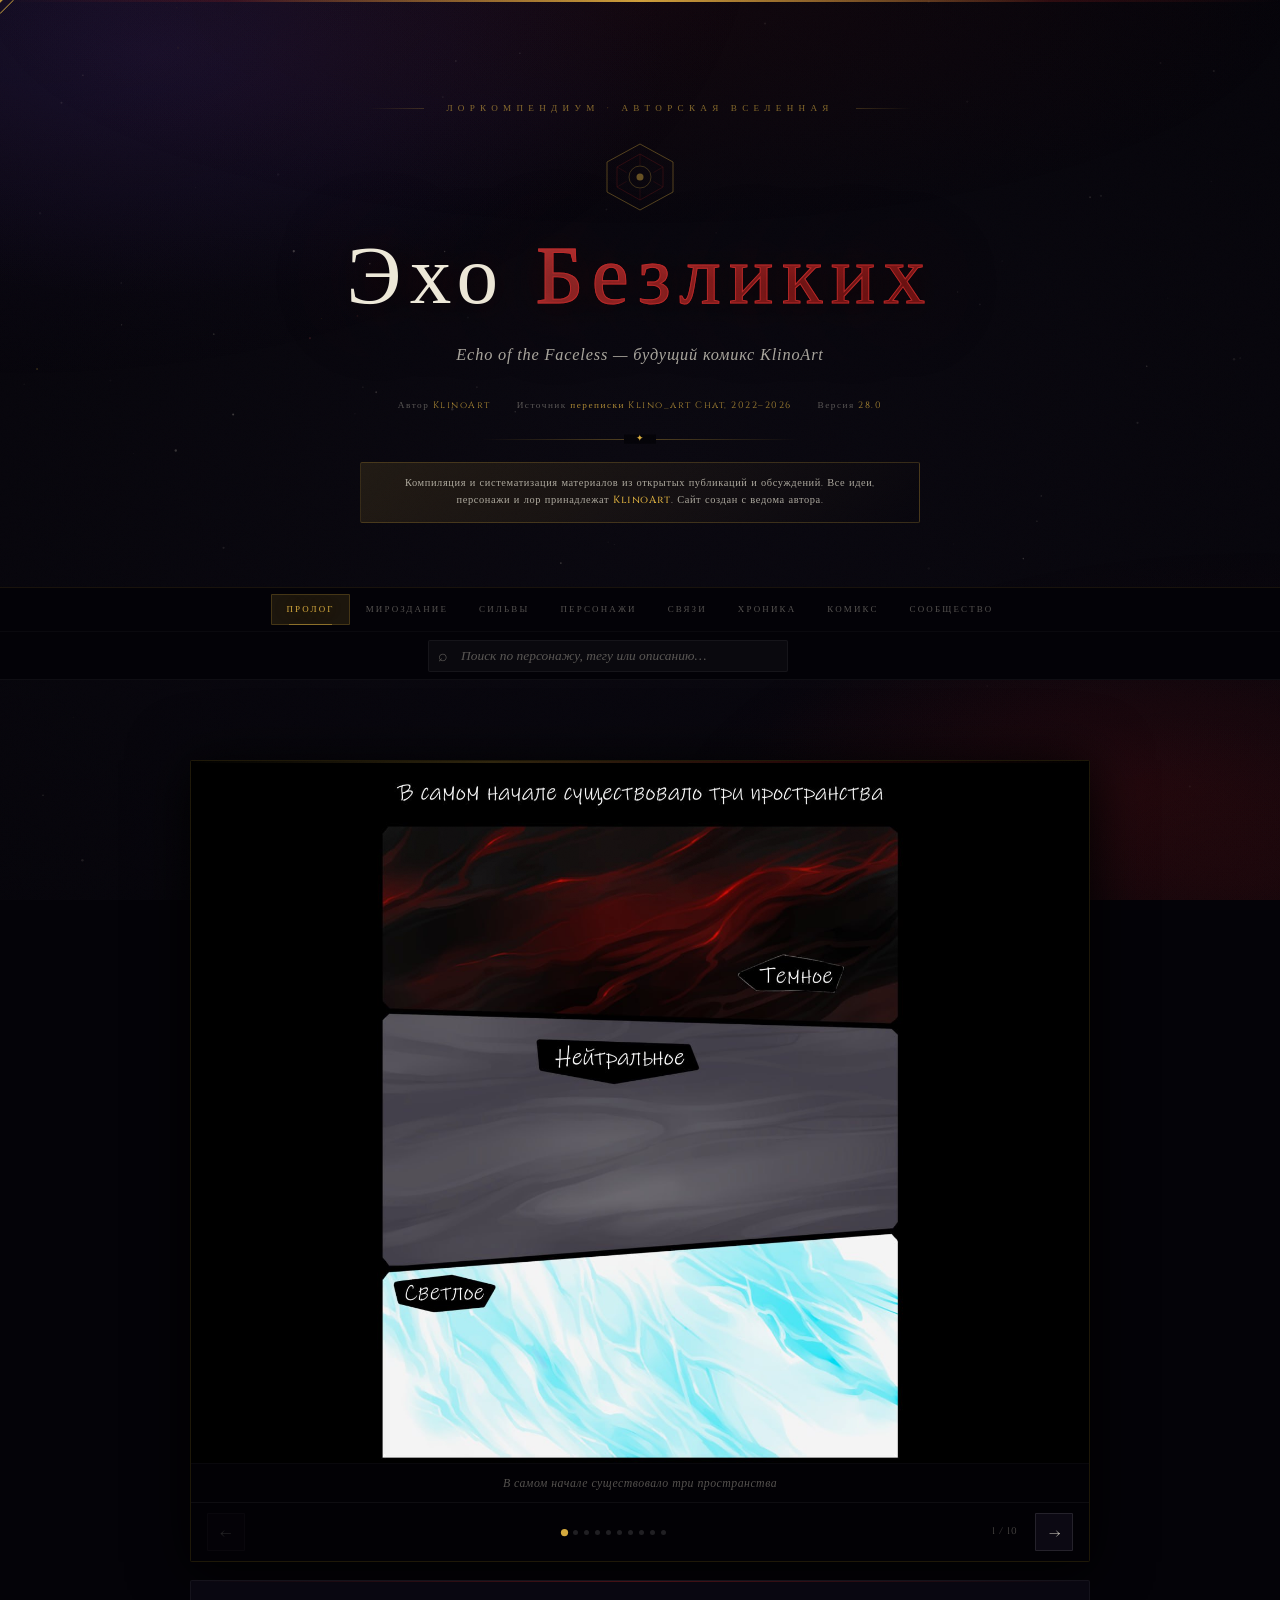
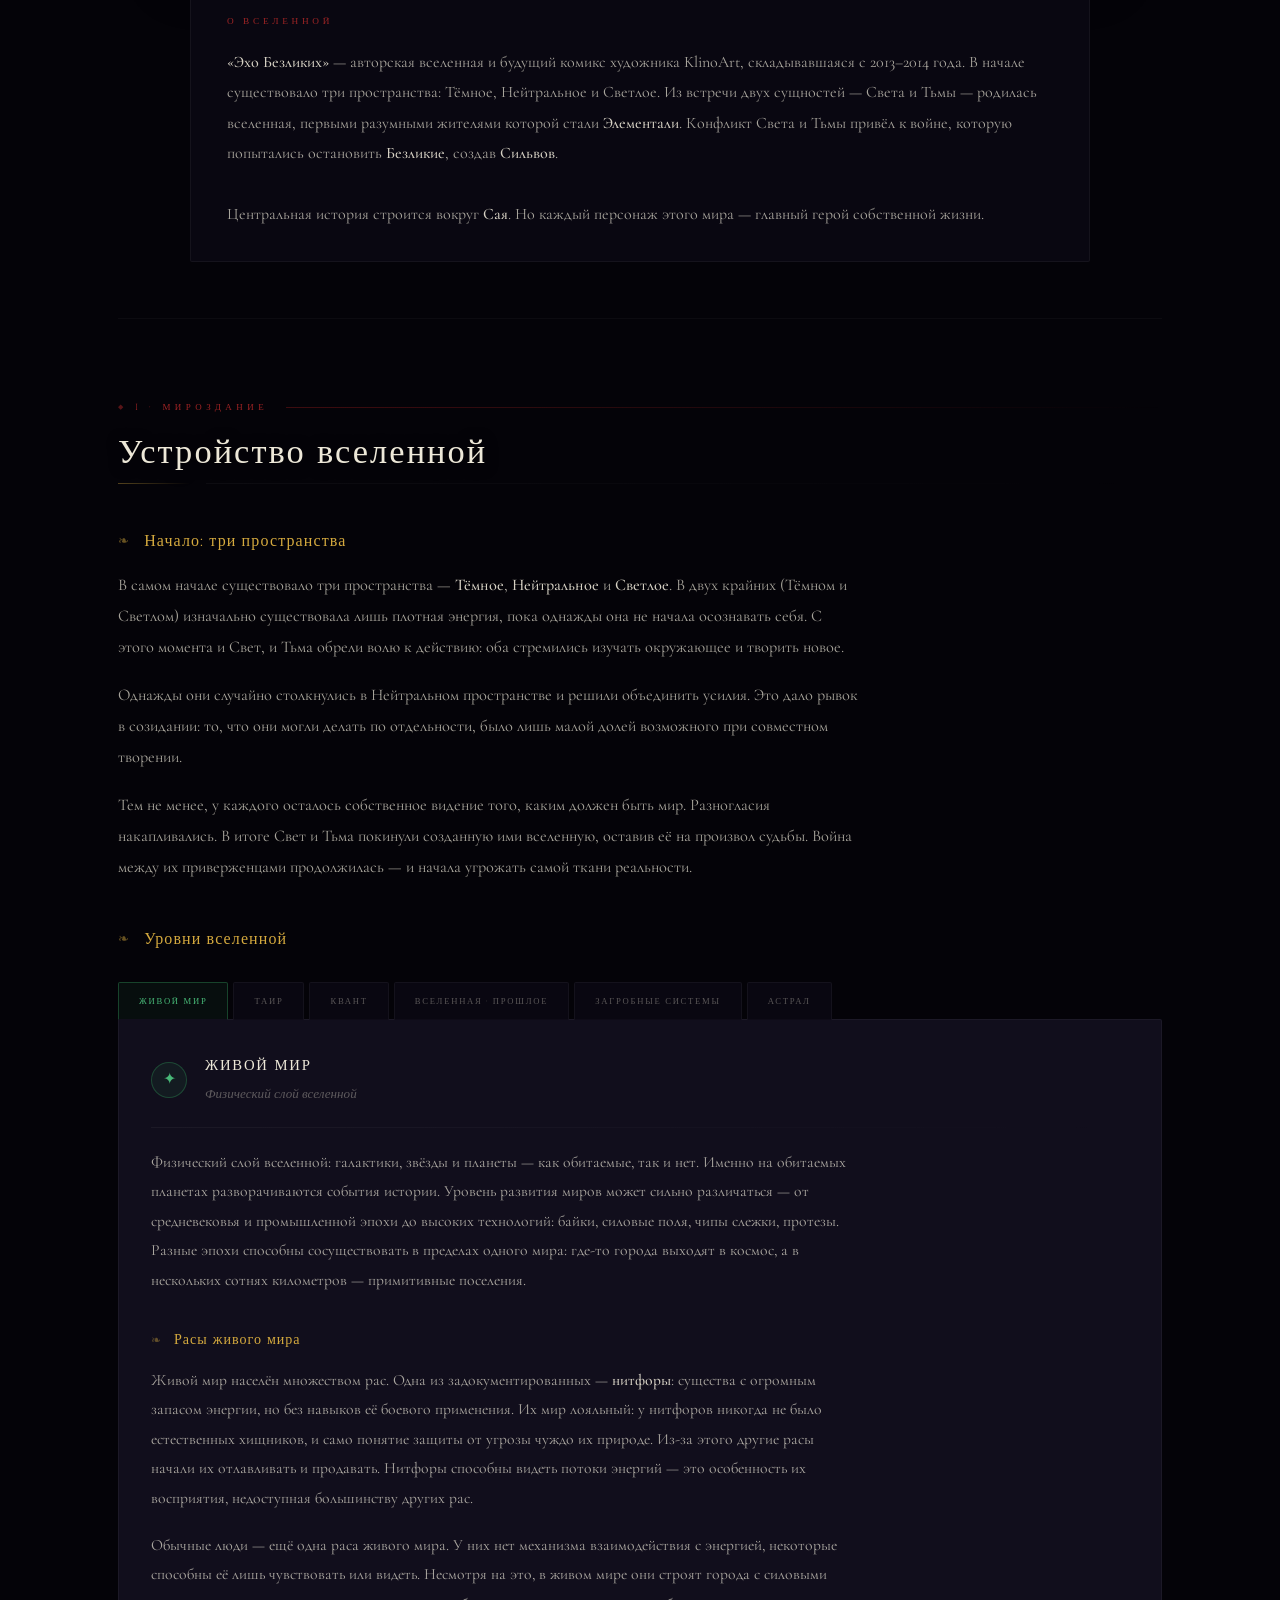
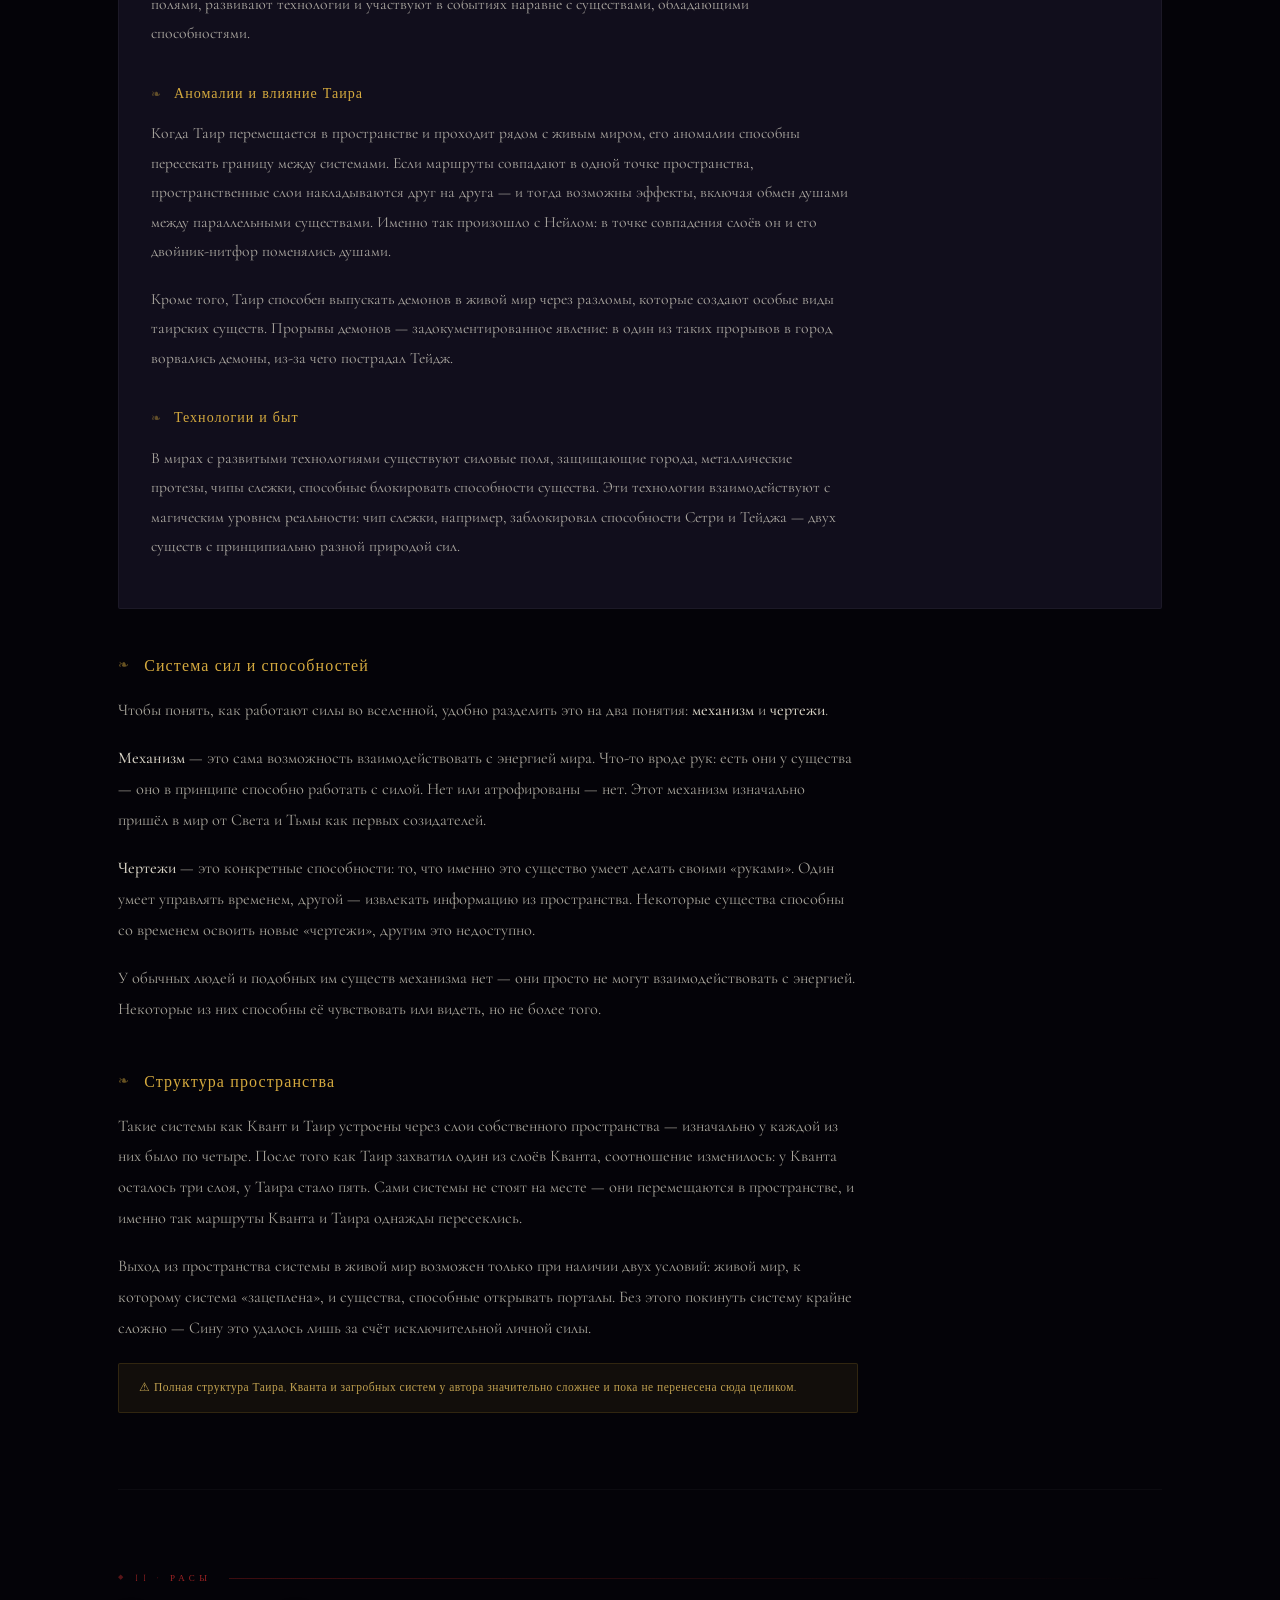
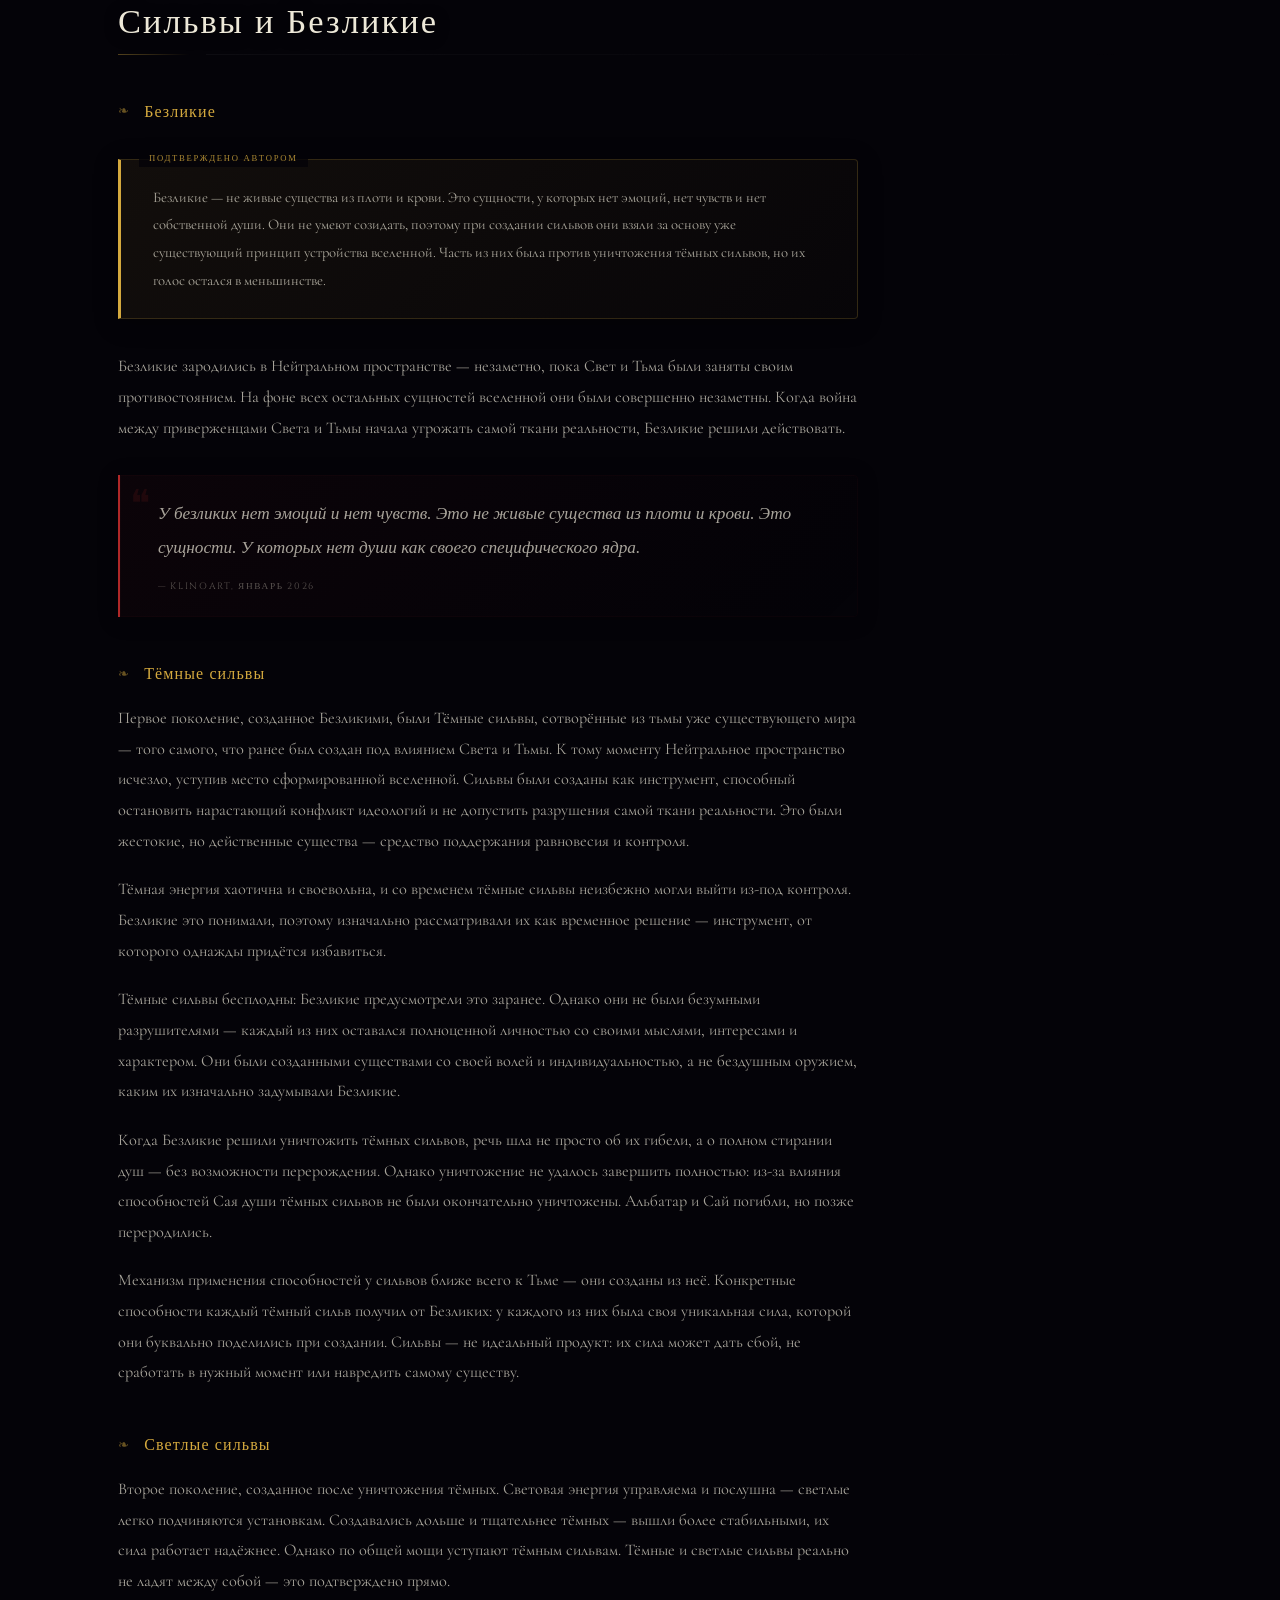
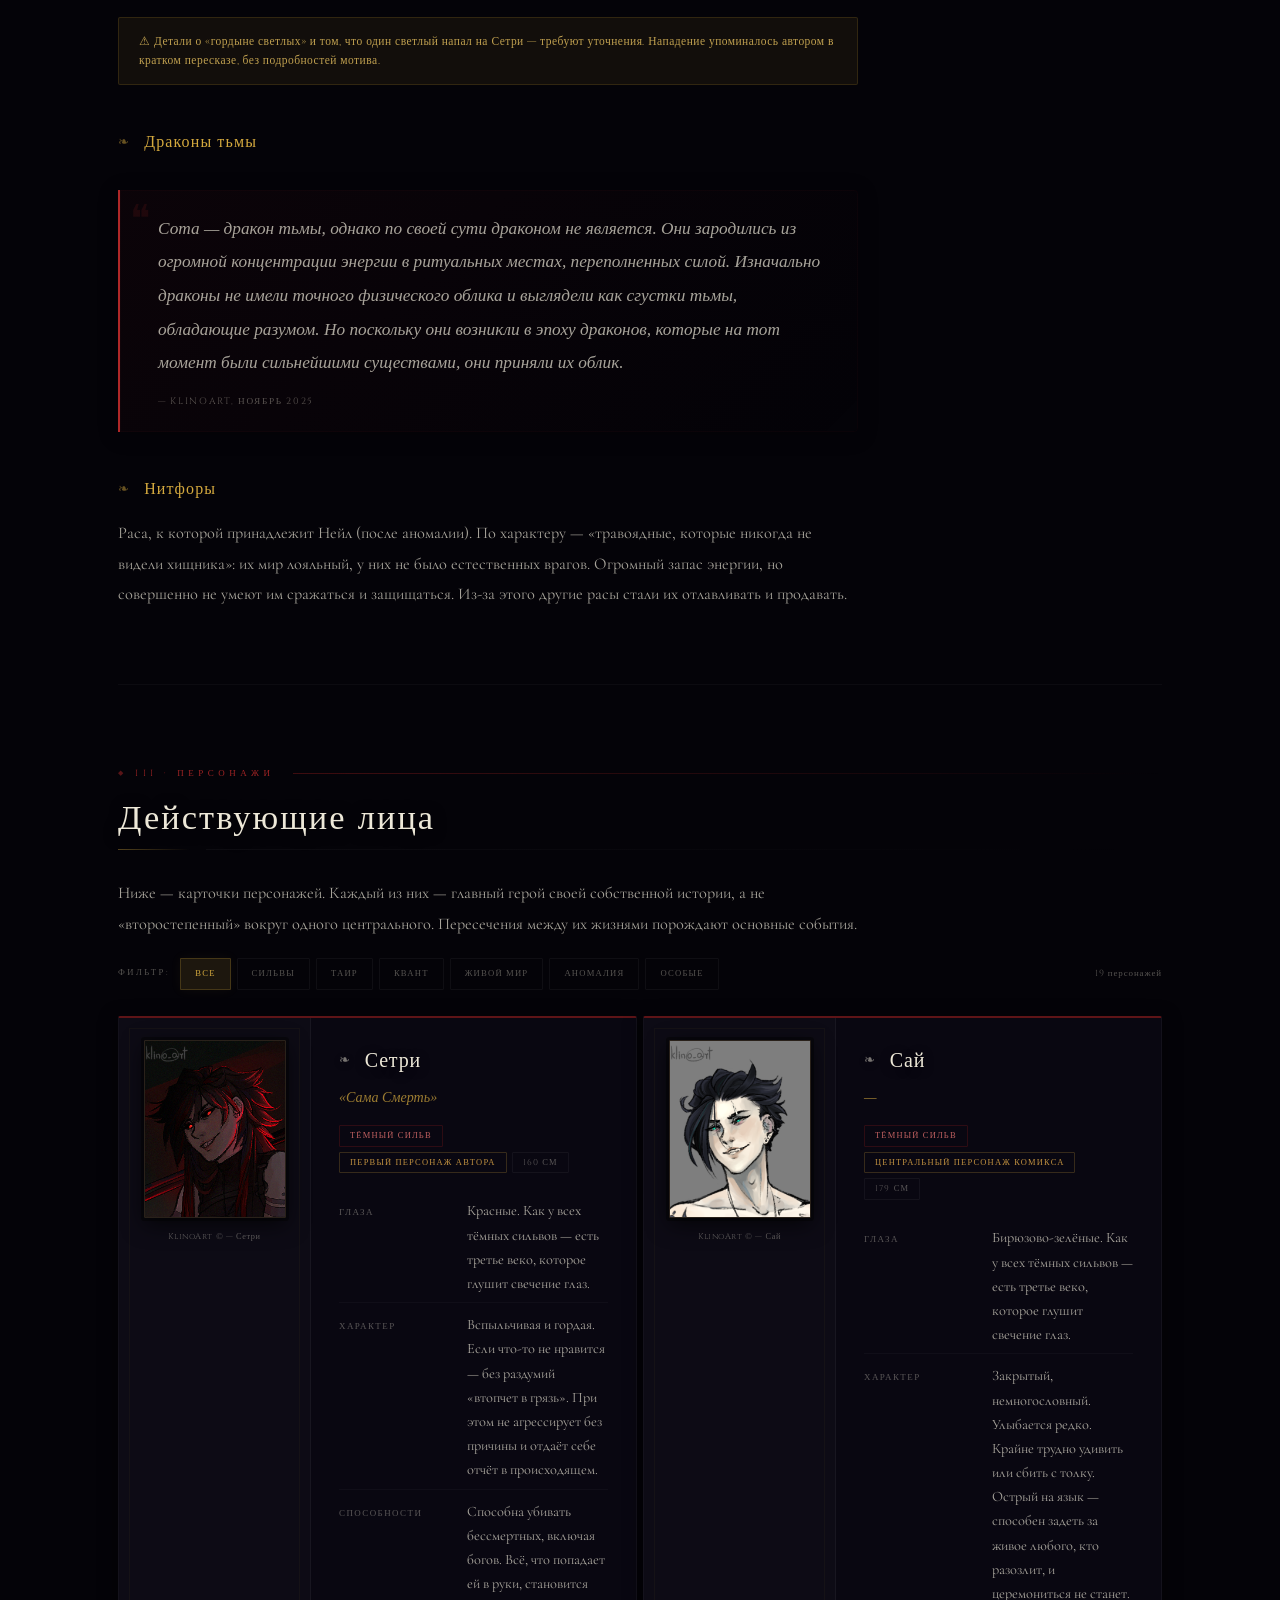
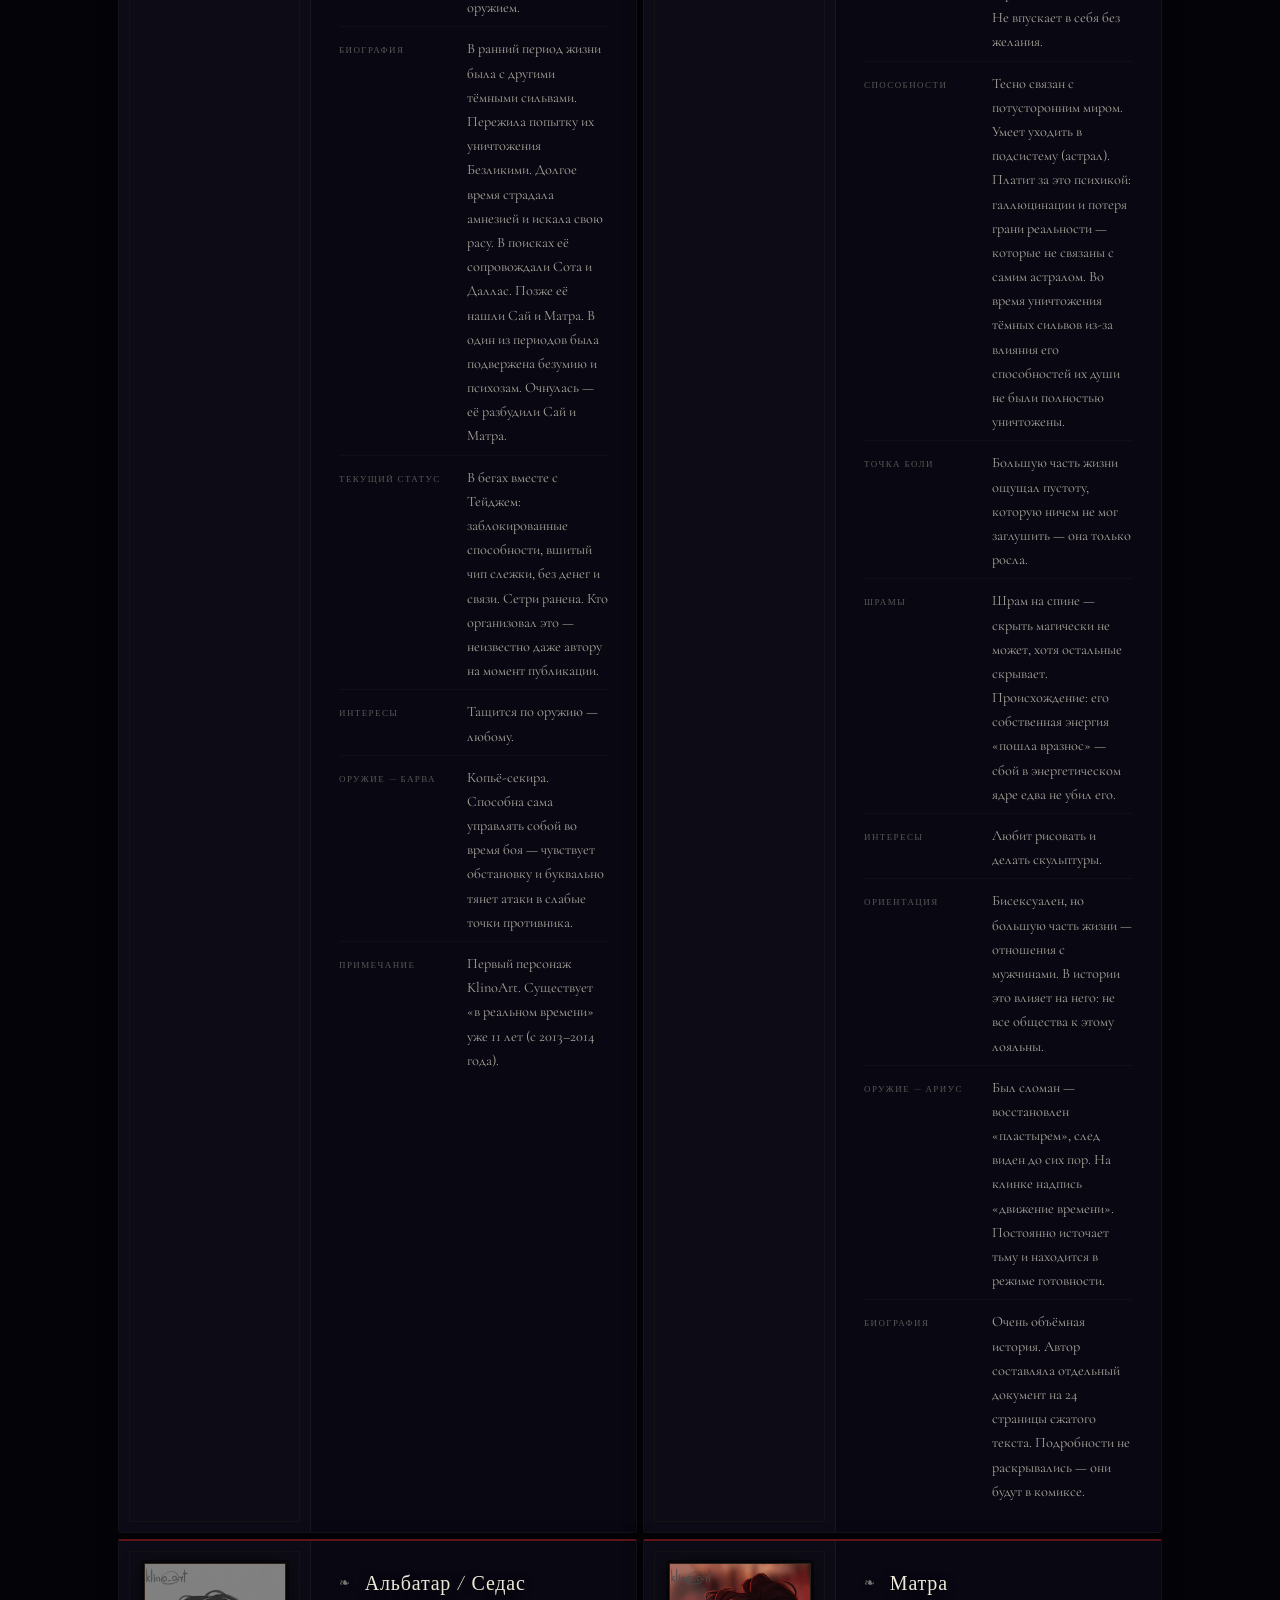
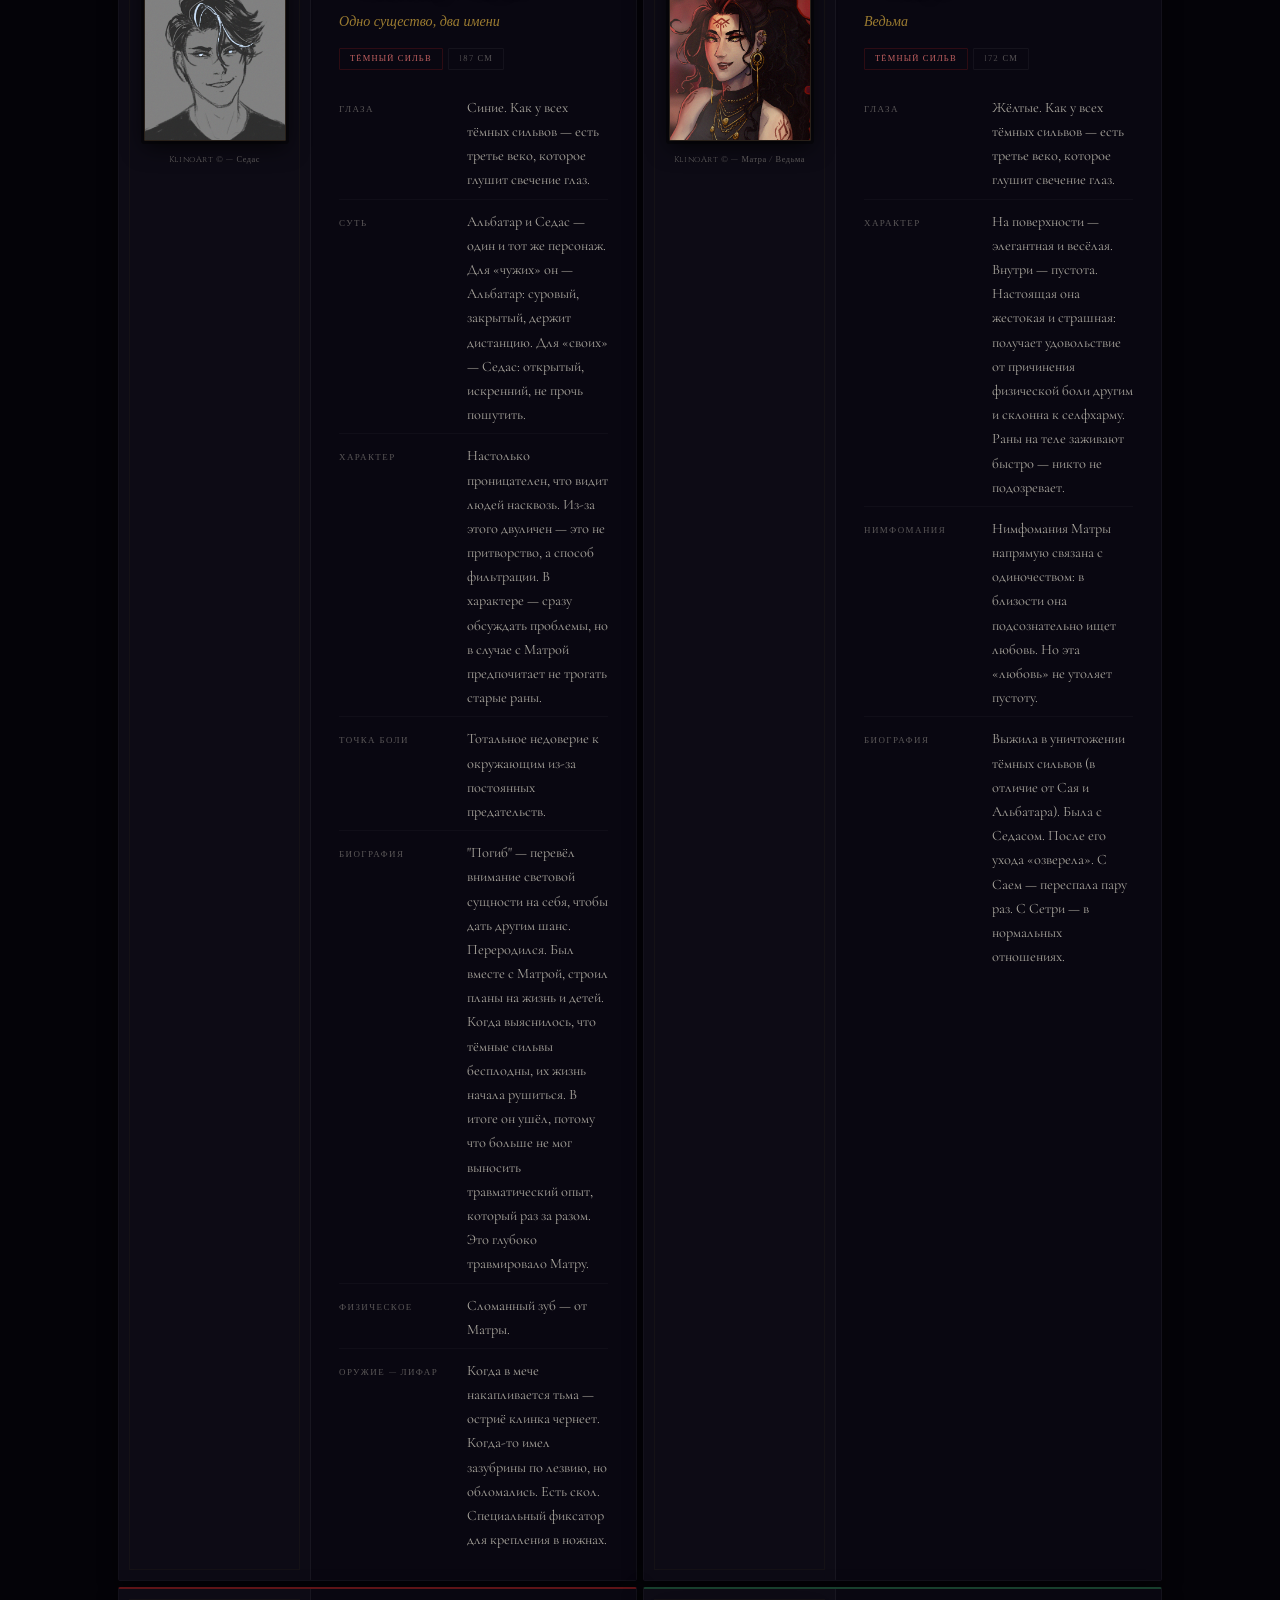
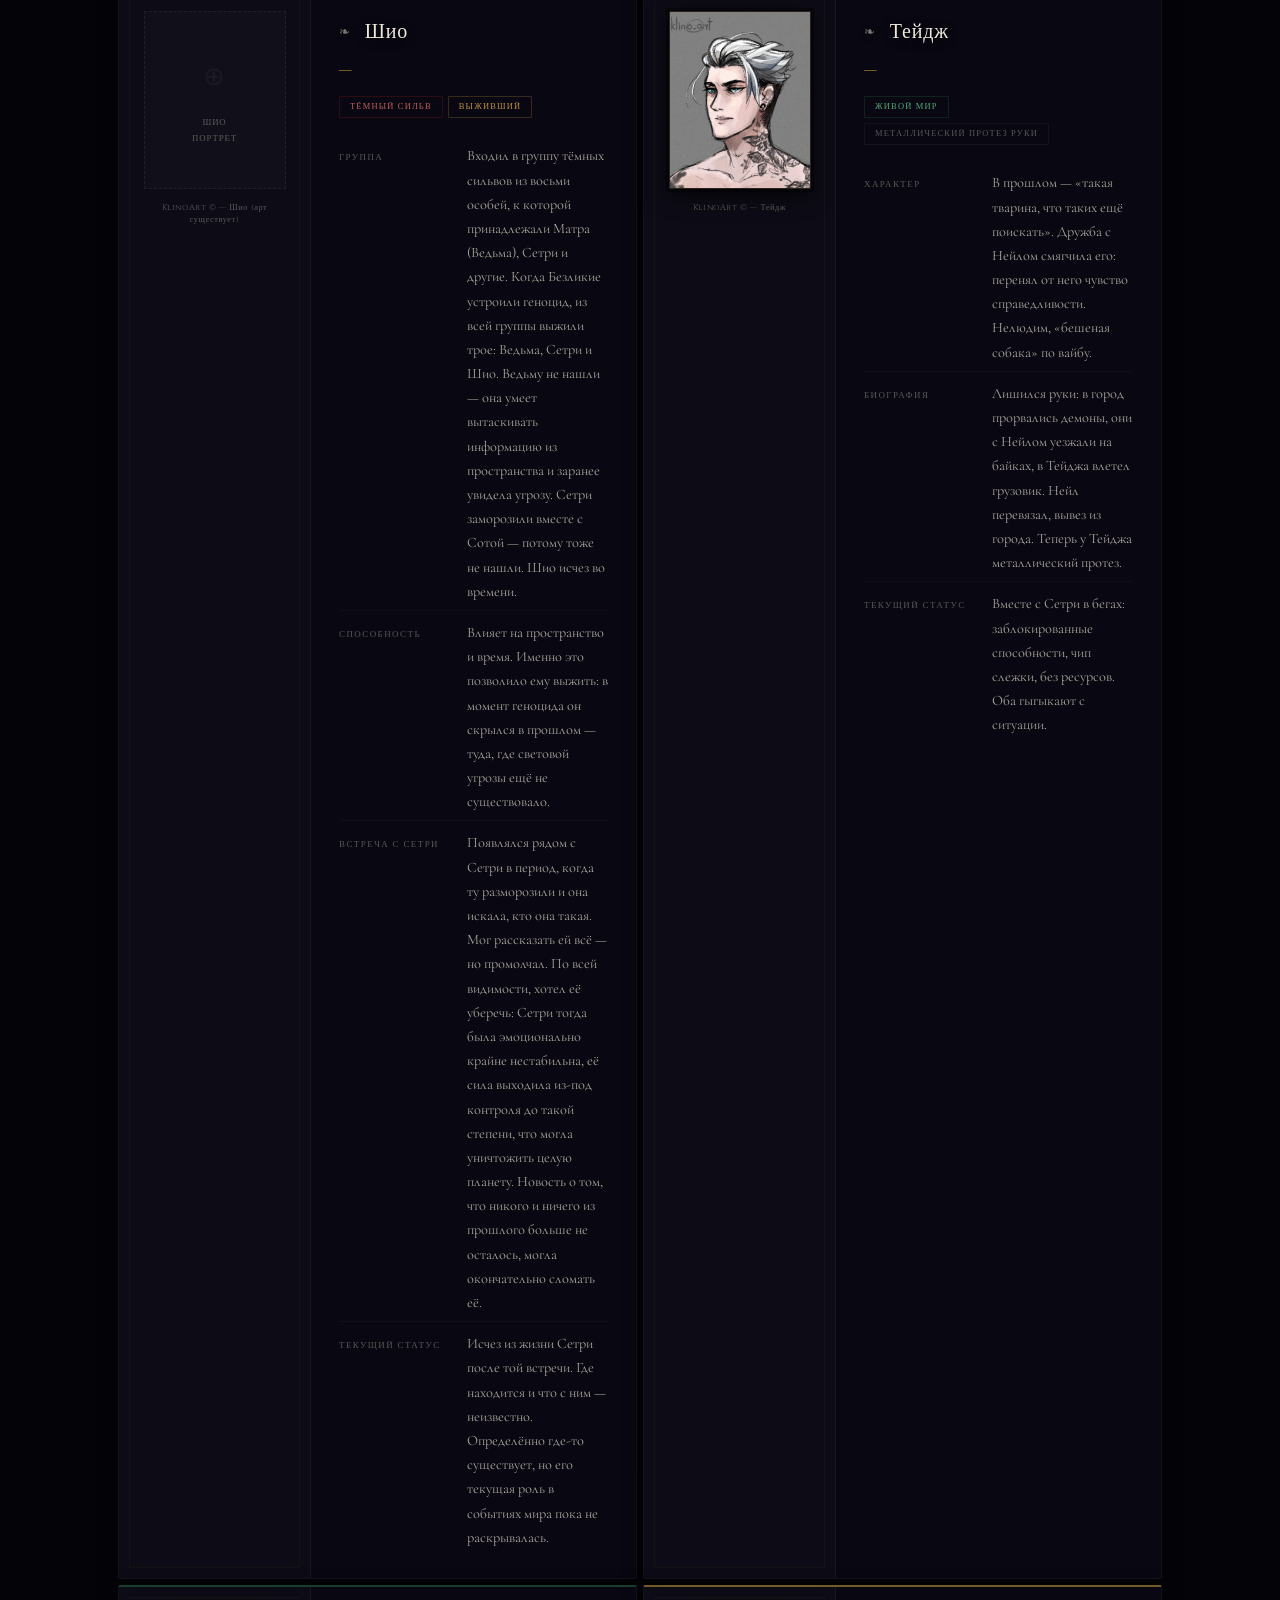
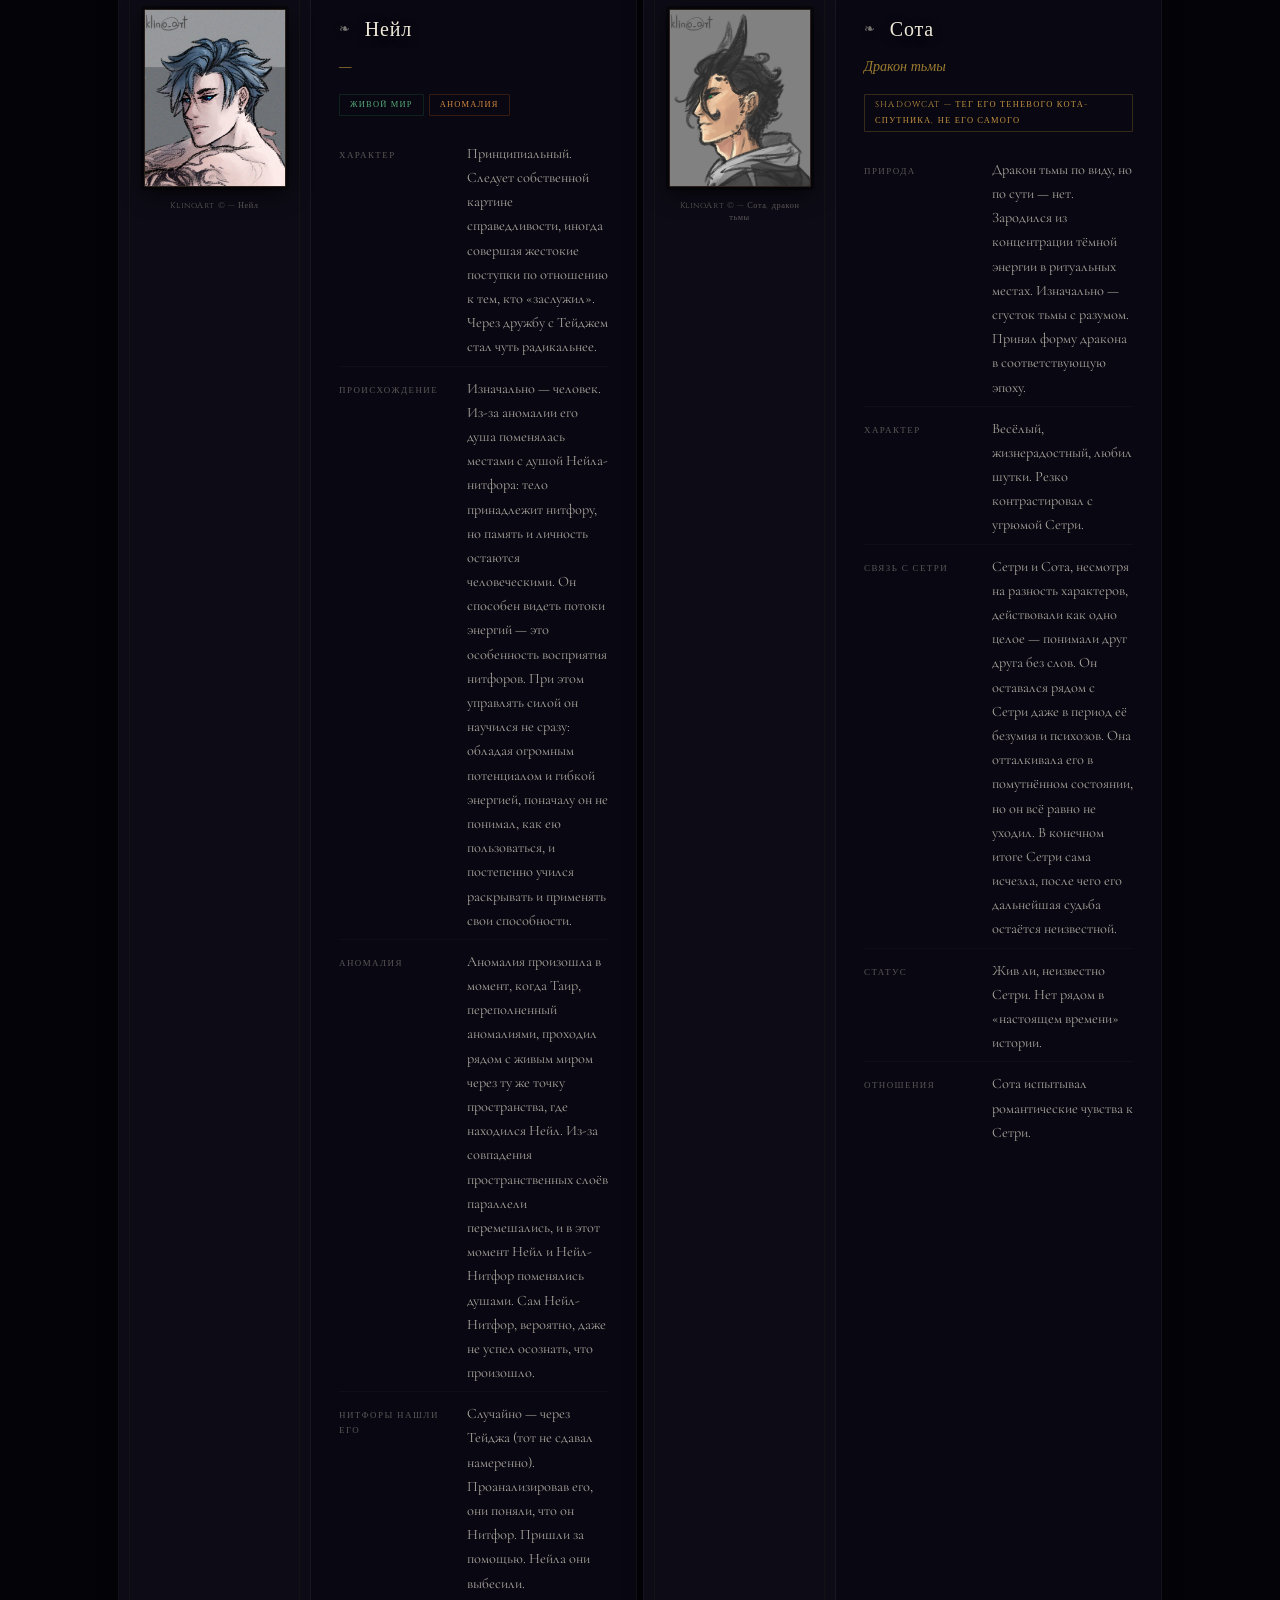
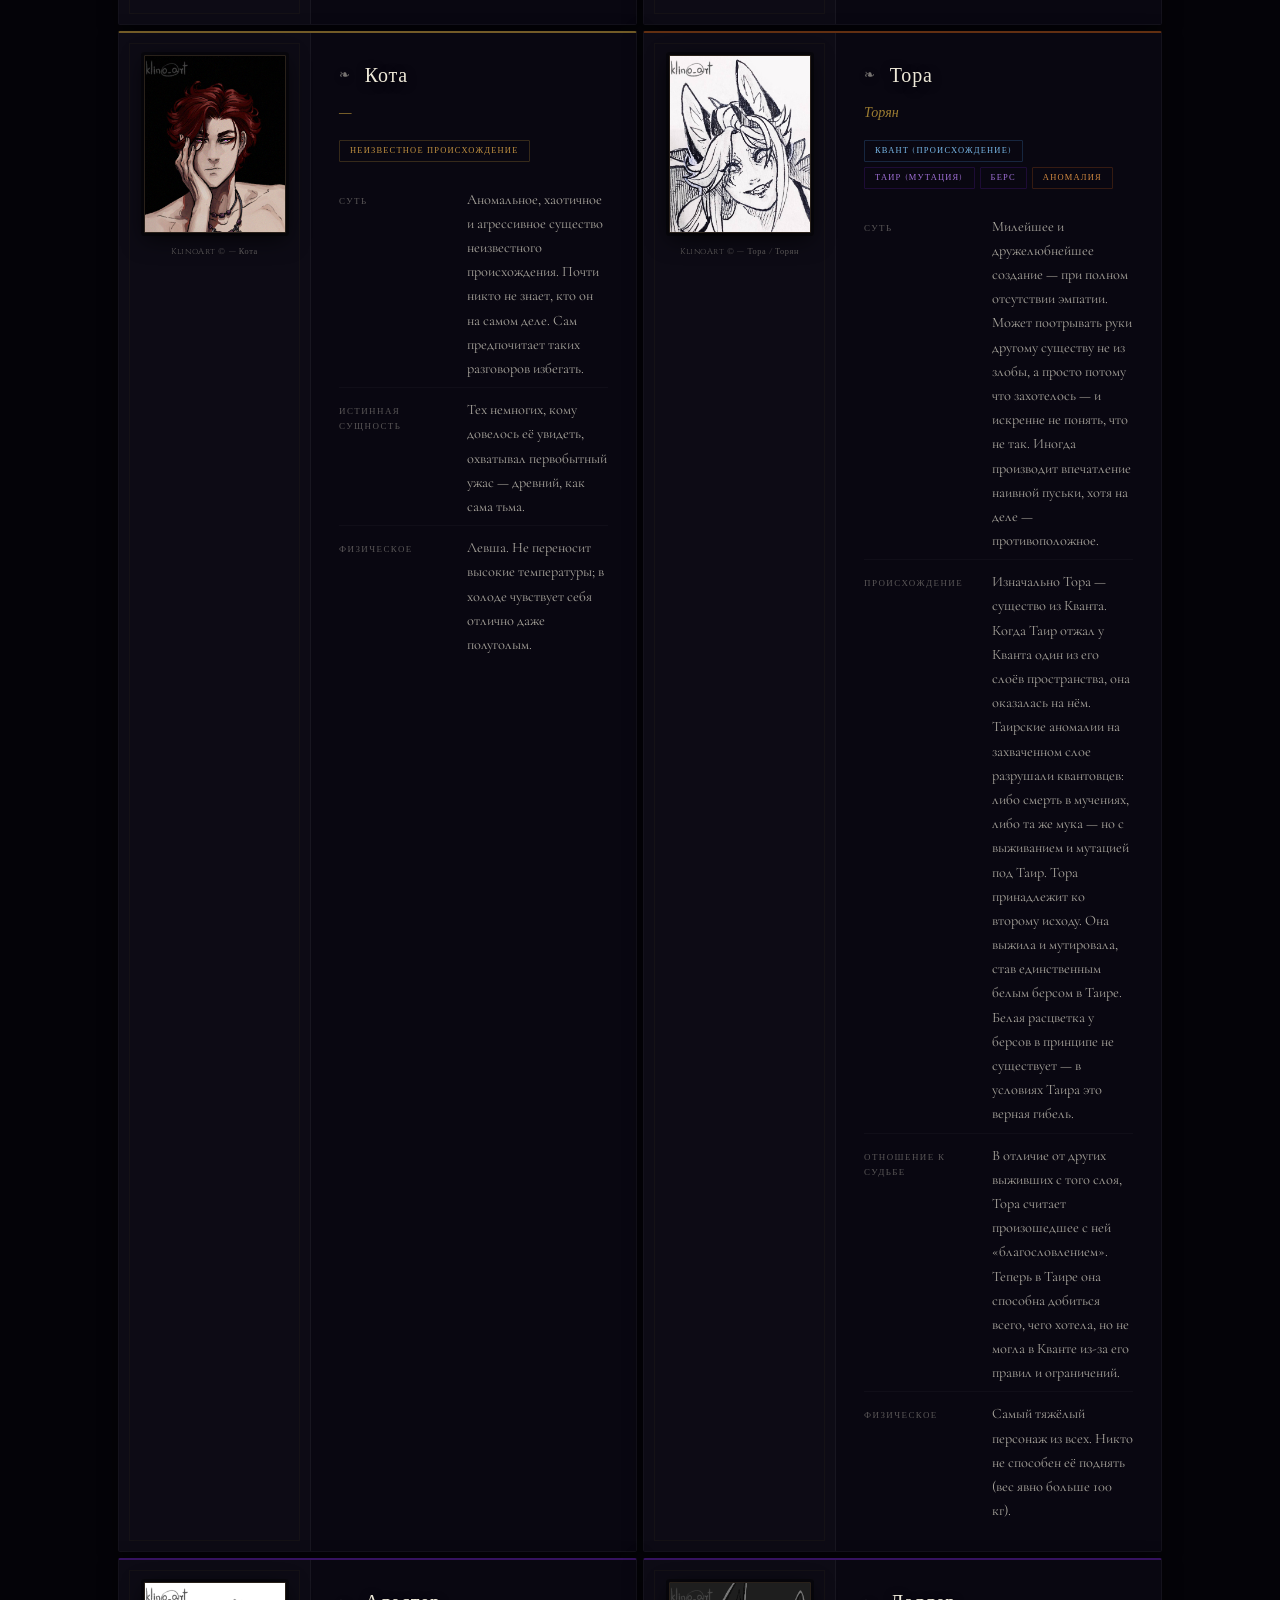
==== commit 0417c8f8: "Add files via upload" ====
--- a/index.html
+++ b/index.html
@@ -9,7 +9,11 @@
 <html lang="ru">
 <head>
 <meta charset="UTF-8">
-<meta name="viewport" content="width=device-width, initial-scale=1.0">
+<meta name="viewport" content="width=device-width, initial-scale=1.0, viewport-fit=cover">
+<meta name="theme-color" content="#040308">
+<meta name="apple-mobile-web-app-capable" content="yes">
+<meta name="apple-mobile-web-app-status-bar-style" content="black-translucent">
+<meta name="format-detection" content="telephone=no">
 <title>Эхо Безликих — Лоркомпендиум | KlinoArt</title>
 <link rel="preconnect" href="https://fonts.googleapis.com">
 <link rel="preconnect" href="https://fonts.gstatic.com" crossorigin>
@@ -53,6 +57,35 @@
   --teal-glow:    rgba(21,112,128,0.18);
   --teal-dim:     rgba(21,112,128,0.26);
 
+  /* ── Faction colours ───────────────────────────────── */
+  /* Таир — тёмно-фиолетовый */
+  --thair:        #6a20a8;
+  --thair-bright: #9050d8;
+  --thair-glow:   rgba(90,28,160,0.15);
+  --thair-dim:    rgba(90,28,160,0.26);
+  --thair-line:   rgba(90,28,160,0.55);
+
+  /* Квант — бело-голубой */
+  --kvant:        #4a9ad8;
+  --kvant-bright: #7ec4f0;
+  --kvant-glow:   rgba(70,140,210,0.13);
+  --kvant-dim:    rgba(70,140,210,0.24);
+  --kvant-line:   rgba(70,140,210,0.50);
+
+  /* Живой мир — лесной зелёный */
+  --living:        #2e8a58;
+  --living-bright: #48b878;
+  --living-glow:   rgba(40,120,75,0.13);
+  --living-dim:    rgba(40,120,75,0.24);
+  --living-line:   rgba(40,120,75,0.50);
+
+  /* Аномалия — ржавый янтарь */
+  --anomaly:        #b85a18;
+  --anomaly-bright: #e07830;
+  --anomaly-glow:   rgba(180,85,20,0.14);
+  --anomaly-dim:    rgba(180,85,20,0.26);
+  --anomaly-line:   rgba(180,85,20,0.52);
+
   --purple:       #5c38a0;
   --purple-dim:   rgba(92,56,160,0.22);
   --purple-glow:  rgba(92,56,160,0.12);
@@ -81,8 +114,10 @@
 *, *::before, *::after { box-sizing: border-box; margin: 0; padding: 0; }
 html { scroll-behavior: smooth; }
 img  { max-width: 100%; display: block; }
-a    { color: var(--gold); text-decoration: none; transition: color 0.2s; }
+a    { color: var(--gold); text-decoration: none; transition: color 0.2s; -webkit-tap-highlight-color: transparent; }
 a:hover { text-decoration: none; color: var(--gold-bright); }
+button { -webkit-tap-highlight-color: transparent; touch-action: manipulation; }
+input, button, select, textarea { font-family: inherit; }
 
 /* ── Scrollbar ─────────────────────────────────────────── */
 ::-webkit-scrollbar { width: 5px; }
@@ -112,6 +147,9 @@
   line-height: 1.88;
   overflow-x: hidden;
   min-height: 100vh;
+  -webkit-font-smoothing: antialiased;
+  -moz-osx-font-smoothing: grayscale;
+  -webkit-text-size-adjust: 100%;
 }
 
 /* ── Grain & Background overlays ─────────────────────── */
@@ -130,16 +168,19 @@
 }
 #bg-anim {
   position: fixed; inset: 0; z-index: -1; pointer-events: none; overflow: hidden;
+  will-change: transform;
 }
 #bg-anim::before {
   content: ''; position: absolute; inset: -30%;
   background: radial-gradient(ellipse 60% 52% at 20% 14%, rgba(92,56,160,0.11) 0%, transparent 60%);
   animation: bgFloat1 36s ease-in-out infinite;
+  will-change: transform;
 }
 #bg-anim::after {
   content: ''; position: absolute; inset: -30%;
   background: radial-gradient(ellipse 52% 40% at 80% 80%, rgba(128,18,18,0.12) 0%, transparent 58%);
   animation: bgFloat2 44s ease-in-out infinite;
+  will-change: transform;
 }
 @keyframes bgFloat1 {
   0%,100% { transform: translate(0,0) scale(1); }
@@ -279,6 +320,8 @@
   border-bottom: 1px solid var(--border);
   border-top: 1px solid rgba(212,169,62,0.10);
   backdrop-filter: blur(12px); -webkit-backdrop-filter: blur(12px);
+  padding-left: env(safe-area-inset-left, 0px);
+  padding-right: env(safe-area-inset-right, 0px);
 }
 
 nav {
@@ -294,6 +337,7 @@
   transition: color var(--transition), border-color var(--transition),
               background var(--transition), text-shadow var(--transition);
   position: relative; white-space: nowrap;
+  touch-action: manipulation; -webkit-tap-highlight-color: transparent;
 }
 nav a:hover, nav a.active {
   color: var(--gold); border-color: var(--gold-dim);
@@ -349,6 +393,8 @@
 ════════════════════════════════════════════════════════════ */
 main {
   max-width: 1000px; margin: 0 auto; padding: 0 28px 130px;
+  padding-left: max(28px, env(safe-area-inset-left));
+  padding-right: max(28px, env(safe-area-inset-right));
 }
 
 /* ════════════════════════════════════════════════════════════
@@ -474,14 +520,19 @@
   border-radius: 1px; color: var(--text-faint);
   background: transparent; cursor: pointer;
   transition: color 0.2s, border-color 0.2s, background 0.2s, box-shadow 0.2s;
+  touch-action: manipulation; -webkit-tap-highlight-color: transparent;
+  min-height: 32px;
 }
 .tag-filter-btn:hover { color: var(--text-dim); border-color: rgba(255,255,255,0.16); }
 .tag-filter-btn.active {
   color: var(--gold); border-color: var(--gold-dim);
   background: var(--gold-glow); box-shadow: 0 0 12px rgba(212,169,62,0.06);
 }
-.tag-filter-btn[data-filter="silv"].active  { color: #c06060; border-color: var(--red-dim); background: var(--red-glow); }
-.tag-filter-btn[data-filter="thair"].active { color: #50b0c8; border-color: var(--teal-dim); background: var(--teal-glow); }
+.tag-filter-btn[data-filter="silv"].active    { color: #c06060; border-color: var(--red-dim);    background: var(--red-glow); }
+.tag-filter-btn[data-filter="thair"].active   { color: #a070d8; border-color: var(--thair-dim);  background: var(--thair-glow); }
+.tag-filter-btn[data-filter="kvant"].active   { color: #78b8e8; border-color: var(--kvant-dim);  background: var(--kvant-glow); }
+.tag-filter-btn[data-filter="living"].active  { color: #55a878; border-color: var(--living-dim); background: var(--living-glow); }
+.tag-filter-btn[data-filter="anomaly"].active { color: #d08840; border-color: var(--anomaly-dim); background: var(--anomaly-glow); }
 .tag-filter-count {
   font-family: var(--font-display); font-size: 0.56rem;
   letter-spacing: 0.10em; color: var(--text-faint); margin-left: auto;
@@ -513,11 +564,17 @@
 
 /* Faction top bar */
 article.char-card[data-faction="silv"]    { border-top: 2px solid rgba(140,28,28,0.65); }
-article.char-card[data-faction="thair"]   { border-top: 2px solid rgba(21,112,128,0.58); }
+article.char-card[data-faction="thair"]   { border-top: 2px solid var(--thair-line); }
+article.char-card[data-faction="kvant"]   { border-top: 2px solid var(--kvant-line); }
+article.char-card[data-faction="living"]  { border-top: 2px solid var(--living-line); }
+article.char-card[data-faction="anomaly"] { border-top: 2px solid var(--anomaly-line); }
 article.char-card[data-faction="special"] { border-top: 2px solid rgba(212,169,62,0.52); }
 
-article.char-card[data-faction="silv"]:hover   { box-shadow: var(--shadow), 0 0 40px rgba(140,28,28,0.10); }
-article.char-card[data-faction="thair"]:hover  { box-shadow: var(--shadow), 0 0 40px rgba(21,112,128,0.10); }
+article.char-card[data-faction="silv"]:hover    { box-shadow: var(--shadow), 0 0 40px rgba(140,28,28,0.10); }
+article.char-card[data-faction="thair"]:hover   { box-shadow: var(--shadow), 0 0 40px var(--thair-glow); }
+article.char-card[data-faction="kvant"]:hover   { box-shadow: var(--shadow), 0 0 40px var(--kvant-glow); }
+article.char-card[data-faction="living"]:hover  { box-shadow: var(--shadow), 0 0 40px var(--living-glow); }
+article.char-card[data-faction="anomaly"]:hover { box-shadow: var(--shadow), 0 0 40px var(--anomaly-glow); }
 
 /* Left accent bar */
 article.char-card::before {
@@ -526,7 +583,10 @@
   transition: opacity var(--transition); z-index: 1;
 }
 article.char-card[data-faction="silv"]::before    { background: var(--red-bright); }
-article.char-card[data-faction="thair"]::before   { background: var(--teal-bright); }
+article.char-card[data-faction="thair"]::before   { background: var(--thair-bright); }
+article.char-card[data-faction="kvant"]::before   { background: var(--kvant-bright); }
+article.char-card[data-faction="living"]::before  { background: var(--living-bright); }
+article.char-card[data-faction="anomaly"]::before { background: var(--anomaly-bright); }
 article.char-card[data-faction="special"]::before { background: var(--gold); }
 article.char-card:not([data-faction])::before     { background: var(--gold); }
 article.char-card:hover::before { opacity: 1; }
@@ -595,9 +655,12 @@
   padding: 2px 10px; border: 1px solid var(--border);
   color: var(--text-faint); border-radius: 1px;
 }
-.tag.silv    { border-color: var(--red-dim);  color: #c06060; }
-.tag.thair   { border-color: var(--teal-dim); color: #50a8c0; }
-.tag.special { border-color: var(--gold-dim); color: #c09040; }
+.tag.silv    { border-color: var(--red-dim);    color: #c06060; }
+.tag.thair   { border-color: var(--thair-dim);  color: #a070d8; }
+.tag.kvant   { border-color: var(--kvant-dim);  color: #78b8e8; }
+.tag.living  { border-color: var(--living-dim); color: #55a878; }
+.tag.anomaly { border-color: var(--anomaly-dim); color: #d08840; }
+.tag.special { border-color: var(--gold-dim);   color: #c09040; }
 
 .char-body { display: flex; flex-direction: column; gap: 4px; }
 .char-field {
@@ -938,6 +1001,9 @@
 ════════════════════════════════════════════════════════════ */
 footer {
   text-align: center; padding: 72px 24px 52px;
+  padding-left: max(24px, env(safe-area-inset-left));
+  padding-right: max(24px, env(safe-area-inset-right));
+  padding-bottom: max(52px, calc(env(safe-area-inset-bottom, 0px) + 36px));
   border-top: 1px solid var(--border);
   font-family: var(--font-display); font-size: 0.64rem;
   letter-spacing: 0.14em; color: var(--text-faint); position: relative;
@@ -963,7 +1029,10 @@
    BACK TO TOP
 ════════════════════════════════════════════════════════════ */
 #back-to-top {
-  position: fixed; bottom: 34px; right: 32px; z-index: 800;
+  position: fixed;
+  bottom: max(34px, calc(env(safe-area-inset-bottom, 0px) + 16px));
+  right: max(32px, env(safe-area-inset-right, 32px));
+  z-index: 800;
   width: 44px; height: 44px; background: rgba(10,8,18,0.95);
   border: 1px solid var(--gold-dim); border-radius: 2px;
   color: var(--gold); font-size: 1.1rem; cursor: pointer;
@@ -971,6 +1040,7 @@
   opacity: 0; pointer-events: none; transform: translateY(12px);
   transition: opacity 0.3s, transform 0.3s, background 0.2s;
   box-shadow: 0 6px 24px rgba(0,0,0,0.65);
+  touch-action: manipulation; -webkit-tap-highlight-color: transparent;
 }
 #back-to-top.visible { opacity: 1; pointer-events: auto; transform: translateY(0); }
 #back-to-top:hover { background: rgba(212,169,62,0.14); border-color: rgba(212,169,62,0.50); }
@@ -1155,6 +1225,12 @@
 /* ════════════════════════════════════════════════════════════
    RESPONSIVE
 ════════════════════════════════════════════════════════════ */
+@media (min-width: 1800px) {
+  main { max-width: 1300px; }
+  body { font-size: 18px; }
+  header h1 { font-size: clamp(3rem, 5vw, 6rem); }
+  .char-grid { grid-template-columns: repeat(3, 1fr) !important; }
+}
 @media (min-width: 1120px) {
   main { max-width: 1100px; }
   .char-grid { display: grid; grid-template-columns: 1fr 1fr; gap: 6px; }
@@ -1175,16 +1251,188 @@
   .prologue-card { padding: 24px 20px; }
   header { padding: 56px 18px 44px; }
   .header-sigil { width: 54px; height: 54px; }
-  main { padding: 0 16px 88px; }
-  nav { padding: 6px 8px; }
+  main {
+    padding: 0 16px 88px;
+    padding-left: max(16px, env(safe-area-inset-left));
+    padding-right: max(16px, env(safe-area-inset-right));
+  }
+  nav { padding: 6px 8px; overflow-x: auto; -webkit-overflow-scrolling: touch; flex-wrap: nowrap; justify-content: flex-start; scrollbar-width: none; }
+  nav::-webkit-scrollbar { display: none; }
   nav a { font-size: 0.52rem; padding: 5px 10px; letter-spacing: 0.16em; }
   .author-card { padding: 28px 22px; }
   h3::before { display: none; }
+  /* Tag filter — horizontal scroll on mobile */
+  .tag-filter-bar { flex-wrap: nowrap; overflow-x: auto; -webkit-overflow-scrolling: touch; scrollbar-width: none; padding-bottom: 6px; }
+  .tag-filter-bar::-webkit-scrollbar { display: none; }
+  .tag-filter-count { flex-shrink: 0; }
+  /* Universe tabs — horizontal scroll on mobile */
+  .universe-tabs { flex-wrap: nowrap; overflow-x: auto; -webkit-overflow-scrolling: touch; scrollbar-width: none; padding-bottom: 2px; }
+  .universe-tabs::-webkit-scrollbar { display: none; }
 }
 @media (max-width: 460px) {
   nav a { font-size: 0.48rem; padding: 4px 8px; }
   .char-field { grid-template-columns: 1fr; gap: 2px; }
   .field-label { padding-top: 0; }
+  .ps-btn { width: 34px; height: 34px; font-size: 1rem; }
+  .prologue-card { padding: 18px 14px; }
+  .confirmed-box, blockquote.lore-quote { padding: 18px 18px 18px 24px; }
+}
+@media (max-width: 380px) {
+  body { font-size: 15px; }
+  header { padding: 44px 14px 36px; }
+  nav a { font-size: 0.44rem; padding: 4px 7px; letter-spacing: 0.10em; }
+  .char-name { font-size: 1.05rem; }
+  .universe-panels { padding: 16px 14px 14px; }
+  .author-card { padding: 20px 16px; }
+  .author-name { font-size: 1.25rem; }
+}
+
+/* ════════════════════════════════════════════════════════════
+   UNIVERSE TABS
+════════════════════════════════════════════════════════════ */
+.universe-tabs-wrap { margin-top: 28px; }
+
+.universe-tabs {
+  display: flex; flex-wrap: wrap; gap: 5px;
+  margin-bottom: -1px; position: relative; z-index: 1;
+}
+
+.utab-btn {
+  font-family: var(--font-display); font-size: 0.54rem;
+  letter-spacing: 0.20em; text-transform: uppercase;
+  padding: 9px 20px; border: 1px solid var(--border);
+  background: var(--glass); color: var(--text-faint);
+  cursor: pointer; border-radius: var(--radius) var(--radius) 0 0;
+  transition: color 0.22s, border-color 0.22s, background 0.22s, box-shadow 0.22s;
+  border-bottom-color: transparent; position: relative;
+  white-space: nowrap;
+  touch-action: manipulation; -webkit-tap-highlight-color: transparent;
+  min-height: 38px;
+}
+.utab-btn:hover { color: var(--text-dim); border-color: rgba(255,255,255,0.14); }
+
+.utab-btn[data-tab="living"].active  { color: var(--living-bright); border-color: var(--living-line); background: rgba(40,120,75,0.10); border-bottom-color: var(--bg3); }
+.utab-btn[data-tab="thair"].active   { color: var(--thair-bright);  border-color: var(--thair-line);  background: rgba(90,28,160,0.12); border-bottom-color: var(--bg3); }
+.utab-btn[data-tab="kvant"].active   { color: var(--kvant-bright);  border-color: var(--kvant-line);  background: rgba(70,140,210,0.10); border-bottom-color: var(--bg3); }
+.utab-btn[data-tab="universe"].active{ color: var(--gold-bright);   border-color: var(--gold-line);   background: var(--gold-glow);     border-bottom-color: var(--bg3); }
+.utab-btn[data-tab="afterlife"].active{ color: var(--text-dim);     border-color: rgba(255,255,255,0.18); background: rgba(255,255,255,0.04); border-bottom-color: var(--bg3); }
+.utab-btn[data-tab="astral"].active  { color: var(--teal-bright);   border-color: var(--teal-dim);    background: var(--teal-glow);     border-bottom-color: var(--bg3); }
+
+.universe-panels {
+  border: 1px solid var(--border); background: var(--bg3);
+  border-radius: 0 var(--radius) var(--radius) var(--radius);
+  padding: 32px 32px 28px;
+}
+
+.upanel { display: none; }
+.upanel.active {
+  display: block;
+  animation: upanelIn 0.28s cubic-bezier(0.22,1,0.36,1) both;
+}
+@keyframes upanelIn {
+  from { opacity: 0; transform: translateY(7px); }
+  to   { opacity: 1; transform: translateY(0); }
+}
+
+.upanel-header {
+  display: flex; align-items: center; gap: 18px; margin-bottom: 20px;
+}
+.upanel-icon {
+  width: 36px; height: 36px; border-radius: 50%;
+  display: flex; align-items: center; justify-content: center;
+  font-size: 1rem; flex-shrink: 0;
+}
+.upanel-icon--living   { background: var(--living-glow);  border: 1px solid var(--living-line);  color: var(--living-bright); }
+.upanel-icon--thair    { background: var(--thair-glow);   border: 1px solid var(--thair-line);   color: var(--thair-bright); }
+.upanel-icon--kvant    { background: var(--kvant-glow);   border: 1px solid var(--kvant-line);   color: var(--kvant-bright); }
+.upanel-icon--universe { background: var(--gold-glow);    border: 1px solid var(--gold-line);    color: var(--gold-bright); }
+.upanel-icon--afterlife{ background: rgba(255,255,255,0.03); border: 1px solid rgba(255,255,255,0.12); color: var(--text-dim); }
+.upanel-icon--astral   { background: var(--teal-glow);    border: 1px solid var(--teal-dim);     color: var(--teal-bright); }
+
+.upanel-title {
+  font-family: var(--font-display); font-size: 0.92rem;
+  letter-spacing: 0.12em; text-transform: uppercase; color: var(--text);
+}
+.upanel-subtitle {
+  font-family: var(--font-serif); font-style: italic;
+  font-size: 0.82rem; color: var(--text-faint); margin-top: 2px;
+}
+
+.upanel-divider {
+  height: 1px; margin: 20px 0;
+  background: linear-gradient(to right, var(--border), transparent);
+}
+
+.upanel p { color: var(--text-dim); font-size: 0.98rem; max-width: 700px; }
+.upanel h3 {
+  font-family: var(--font-display); font-size: 0.88rem;
+  font-weight: 400; color: var(--gold);
+  margin: 32px 0 12px; letter-spacing: 0.07em;
+  display: flex; align-items: center; gap: 12px;
+}
+.upanel h3::before {
+  content: '❧'; font-size: 0.76rem; opacity: 0.42;
+  flex-shrink: 0; font-family: Georgia, serif;
+}
+
+@media (max-width: 720px) {
+  .universe-panels { padding: 22px 18px 20px; }
+  .utab-btn { font-size: 0.50rem; padding: 7px 13px; letter-spacing: 0.14em; }
+}
+@media (max-width: 460px) {
+  .utab-btn { font-size: 0.46rem; padding: 6px 10px; }
+}
+
+/* ════════════════════════════════════════════════════════════
+   LIGHTBOX OVERSCROLL FIX
+════════════════════════════════════════════════════════════ */
+#lb {
+  overscroll-behavior: contain;
+}
+
+/* ════════════════════════════════════════════════════════════
+   FOCUS-VISIBLE (keyboard navigation)
+════════════════════════════════════════════════════════════ */
+:focus-visible {
+  outline: 2px solid var(--gold-line);
+  outline-offset: 3px;
+  border-radius: 2px;
+}
+button:focus:not(:focus-visible),
+a:focus:not(:focus-visible) { outline: none; }
+
+/* ════════════════════════════════════════════════════════════
+   SEARCH INPUT — iOS fix
+════════════════════════════════════════════════════════════ */
+#search-input {
+  -webkit-appearance: none;
+  appearance: none;
+}
+
+/* ════════════════════════════════════════════════════════════
+   PRINT STYLES
+════════════════════════════════════════════════════════════ */
+@media print {
+  #bg-overlay, #bg-anim, #grain-overlay,
+  #stars-canvas, #scroll-progress,
+  #back-to-top, #custom-cursor,
+  #echo-quote-btn, #lb,
+  .topbar { display: none !important; }
+  body { background: #fff; color: #000; font-size: 12pt; }
+  header h1 { color: #000; text-shadow: none; }
+  a { color: #000; }
+  section { page-break-inside: avoid; }
+}
+
+/* ════════════════════════════════════════════════════════════
+   LANDSCAPE PHONE FIX
+════════════════════════════════════════════════════════════ */
+@media (max-height: 500px) and (orientation: landscape) {
+  header { padding: 32px 18px 24px; }
+  .header-sigil { width: 44px; height: 44px; margin-bottom: 12px; }
+  header h1 { font-size: clamp(1.8rem, 5vw, 3rem); }
+  .header-subtitle { margin: 10px auto 14px; }
+  section { padding: 48px 0 36px; }
 }
 </style>
 </head>
@@ -1237,7 +1485,6 @@
     <a href="#world">Мироздание</a>
     <a href="#silv">Сильвы</a>
     <a href="#characters">Персонажи</a>
-    <a href="#thair">Таир</a>
     <a href="#relationships">Связи</a>
     <a href="#timeline">Хроника</a>
     <a href="#comic">Комикс</a>
@@ -1262,15 +1509,15 @@
   <div class="prologue-slider-wrap">
     <div class="prologue-strip" id="ps-strip">
       <div class="prologue-slide" data-caption="В самом начале существовало три пространства"><img src="images/prologue_01.jpg" alt="В самом начале существовало три пространства" loading="eager"></div>
-      <div class="prologue-slide" data-caption="В двух крайних была лишь плотная энергия"><img src="images/prologue_02.jpg" alt="В двух крайних была лишь плотная энергия" loading="lazy"></div>
-      <div class="prologue-slide" data-caption="Но, оставаясь совершенно одни, они были ограничены"><img src="images/prologue_03.jpg" alt="Но, оставаясь совершенно одни, они были ограничены" loading="lazy"></div>
-      <div class="prologue-slide" data-caption="Начиная творить уже вместе, они создали нечто новое"><img src="images/prologue_04.jpg" alt="Начиная творить уже вместе, они создали нечто новое" loading="lazy"></div>
-      <div class="prologue-slide" data-caption="Первыми разумными стали Элементали"><img src="images/prologue_05.jpg" alt="Первыми разумными стали Элементали" loading="lazy"></div>
-      <div class="prologue-slide" data-caption="А от них начали рождаться новые элементы"><img src="images/prologue_06.jpg" alt="А от них начали рождаться новые элементы" loading="lazy"></div>
-      <div class="prologue-slide" data-caption="Однако Свет и Тьма видели разное будущее"><img src="images/prologue_07.jpg" alt="Однако Свет и Тьма видели разное будущее" loading="lazy"></div>
-      <div class="prologue-slide" data-caption="Свет и Тьма покинули мир, но война ожесточилась"><img src="images/prologue_08.jpg" alt="Свет и Тьма покинули мир, но война ожесточилась" loading="lazy"></div>
-      <div class="prologue-slide" data-caption="В нейтральном пространстве зародились Безликие"><img src="images/prologue_09.jpg" alt="В нейтральном пространстве зародились Безликие" loading="lazy"></div>
-      <div class="prologue-slide" data-caption="Безликие сотворили Сильвов — инструмент контроля"><img src="images/prologue_10.jpg" alt="Безликие сотворили Сильвов — инструмент контроля" loading="lazy"></div>
+      <div class="prologue-slide" data-caption="В двух крайних была лишь плотная энергия"><img src="images/prologue_02.jpg" alt="В двух крайних была лишь плотная энергия" loading="lazy" decoding="async"></div>
+      <div class="prologue-slide" data-caption="Но, оставаясь совершенно одни, они были ограничены"><img src="images/prologue_03.jpg" alt="Но, оставаясь совершенно одни, они были ограничены" loading="lazy" decoding="async"></div>
+      <div class="prologue-slide" data-caption="Начиная творить уже вместе, они создали нечто новое"><img src="images/prologue_04.jpg" alt="Начиная творить уже вместе, они создали нечто новое" loading="lazy" decoding="async"></div>
+      <div class="prologue-slide" data-caption="Первыми разумными стали Элементали"><img src="images/prologue_05.jpg" alt="Первыми разумными стали Элементали" loading="lazy" decoding="async"></div>
+      <div class="prologue-slide" data-caption="А от них начали рождаться новые элементы"><img src="images/prologue_06.jpg" alt="А от них начали рождаться новые элементы" loading="lazy" decoding="async"></div>
+      <div class="prologue-slide" data-caption="Однако Свет и Тьма видели разное будущее"><img src="images/prologue_07.jpg" alt="Однако Свет и Тьма видели разное будущее" loading="lazy" decoding="async"></div>
+      <div class="prologue-slide" data-caption="Свет и Тьма покинули мир, но война ожесточилась"><img src="images/prologue_08.jpg" alt="Свет и Тьма покинули мир, но война ожесточилась" loading="lazy" decoding="async"></div>
+      <div class="prologue-slide" data-caption="В нейтральном пространстве зародились Безликие"><img src="images/prologue_09.jpg" alt="В нейтральном пространстве зародились Безликие" loading="lazy" decoding="async"></div>
+      <div class="prologue-slide" data-caption="Безликие сотворили Сильвов — инструмент контроля"><img src="images/prologue_10.jpg" alt="Безликие сотворили Сильвов — инструмент контроля" loading="lazy" decoding="async"></div>
     </div>
     <div class="ps-caption" id="ps-caption"></div>
     <div class="prologue-slider-controls">
@@ -1311,32 +1558,193 @@
 
   <h3>Уровни вселенной</h3>
 
-  <div class="world-grid">
-    <div class="world-cell">
-      <h4>Живой мир</h4>
-      <p>Физический слой вселенной: галактики, звёзды и планеты — как обитаемые, так и нет. Именно на обитаемых планетах разворачиваются события истории. Уровень развития миров может сильно различаться: от средневековья и промышленной эпохи до высоких технологий вроде байков, силовых полей и чипов слежки. Иногда разные эпохи могут сосуществовать даже в пределах одного мира — где-то города выходят в космос, а в нескольких сотнях километров люди живут в примитивных поселениях.</p>
+  <div class="universe-tabs-wrap">
+    <div class="universe-tabs" role="tablist">
+      <button class="utab-btn active" data-tab="living"    role="tab" aria-selected="true"  aria-controls="upanel-living">Живой мир</button>
+      <button class="utab-btn"        data-tab="thair"     role="tab" aria-selected="false" aria-controls="upanel-thair">Таир</button>
+      <button class="utab-btn"        data-tab="kvant"     role="tab" aria-selected="false" aria-controls="upanel-kvant">Квант</button>
+      <button class="utab-btn"        data-tab="universe"  role="tab" aria-selected="false" aria-controls="upanel-universe">Вселенная · Прошлое</button>
+      <button class="utab-btn"        data-tab="afterlife" role="tab" aria-selected="false" aria-controls="upanel-afterlife">Загробные системы</button>
+      <button class="utab-btn"        data-tab="astral"    role="tab" aria-selected="false" aria-controls="upanel-astral">Астрал</button>
     </div>
-    <div class="world-cell">
-      <h4>Таир</h4>
-      <p>Тёмное подпространство на призрачном уровне. Не загробный мир, не ад — самостоятельная система. Постоянно перемещается в пространстве. В ядре — легендарный разлом, ведущий к самой Тьме. Имеет собственного бога-стража (отдельное существо, не создатель Таира).</p>
-    </div>
-    <div class="world-cell">
-      <h4>Квант</h4>
-      <p>Подпространство, похожее на Таир по сути, но «световое» — его противоположность. Тоже перемещается в пространстве, в отличие от загробных миров, которые фиксированы. В Кванте есть несколько местных богоподобных сущностей, а не одна, как в Таире.</p>
-    </div>
-    <div class="world-cell">
-      <h4>Нейтральное пространство</h4>
-      <p>Место, где пересеклись Свет и Тьма и где зародились Безликие. Энергия здесь слишком «ровная», чтобы зародилась самостоятельная жизнь — именно поэтому Безликие оставались совершенно незаметными на фоне остальных сущностей вселенной.</p>
-    </div>
-    <div class="world-cell">
-      <h4>Загробные системы</h4>
-      <p>Существуют отдельно от Таира и Кванта. Фиксированы и часто связаны с конкретным живым миром (если тот ещё существует). Куда попадают после смерти — зависит от природы существа. Таирские существа — особый случай: они одновременно живые и мёртвые.</p>
-    </div>
-    <div class="world-cell">
-      <h4>Астрал / подсистема</h4>
-      <p>Зона, куда способен уходить Сай. Населена монстрами и загробными существами. Пребывание там разрушительно для психики живых — даже для Сая, у которого это главная способность.</p>
-    </div>
-  </div>
+
+    <div class="universe-panels">
+
+      <!-- ── ЖИВОЙ МИР ── -->
+      <div class="upanel active" id="upanel-living" role="tabpanel">
+        <div class="upanel-header">
+          <div class="upanel-icon upanel-icon--living">✦</div>
+          <div>
+            <div class="upanel-title">Живой мир</div>
+            <div class="upanel-subtitle">Физический слой вселенной</div>
+          </div>
+        </div>
+        <div class="upanel-divider"></div>
+
+        <p>Физический слой вселенной: галактики, звёзды и планеты — как обитаемые, так и нет. Именно на обитаемых планетах разворачиваются события истории. Уровень развития миров может сильно различаться — от средневековья и промышленной эпохи до высоких технологий: байки, силовые поля, чипы слежки, протезы. Разные эпохи способны сосуществовать в пределах одного мира: где-то города выходят в космос, а в нескольких сотнях километров — примитивные поселения.</p>
+
+        <h3>Расы живого мира</h3>
+        <p>Живой мир населён множеством рас. Одна из задокументированных — <strong>нитфоры</strong>: существа с огромным запасом энергии, но без навыков её боевого применения. Их мир лояльный: у нитфоров никогда не было естественных хищников, и само понятие защиты от угрозы чуждо их природе. Из-за этого другие расы начали их отлавливать и продавать. Нитфоры способны видеть потоки энергий — это особенность их восприятия, недоступная большинству других рас.</p>
+        <p>Обычные люди — ещё одна раса живого мира. У них нет механизма взаимодействия с энергией, некоторые способны её лишь чувствовать или видеть. Несмотря на это, в живом мире они строят города с силовыми полями, развивают технологии и участвуют в событиях наравне с существами, обладающими способностями.</p>
+
+        <h3>Аномалии и влияние Таира</h3>
+        <p>Когда Таир перемещается в пространстве и проходит рядом с живым миром, его аномалии способны пересекать границу между системами. Если маршруты совпадают в одной точке пространства, пространственные слои накладываются друг на друга — и тогда возможны эффекты, включая обмен душами между параллельными существами. Именно так произошло с Нейлом: в точке совпадения слоёв он и его двойник-нитфор поменялись душами.</p>
+        <p>Кроме того, Таир способен выпускать демонов в живой мир через разломы, которые создают особые виды таирских существ. Прорывы демонов — задокументированное явление: в один из таких прорывов в город ворвались демоны, из-за чего пострадал Тейдж.</p>
+
+        <h3>Технологии и быт</h3>
+        <p>В мирах с развитыми технологиями существуют силовые поля, защищающие города, металлические протезы, чипы слежки, способные блокировать способности существа. Эти технологии взаимодействуют с магическим уровнем реальности: чип слежки, например, заблокировал способности Сетри и Тейджа — двух существ с принципиально разной природой сил.</p>
+      </div>
+
+      <!-- ── ТАИР ── -->
+      <div class="upanel" id="upanel-thair" role="tabpanel">
+        <div class="upanel-header">
+          <div class="upanel-icon upanel-icon--thair">◈</div>
+          <div>
+            <div class="upanel-title">Таир</div>
+            <div class="upanel-subtitle">Тёмное подпространство · призрачный уровень</div>
+          </div>
+        </div>
+        <div class="upanel-divider"></div>
+
+        <blockquote class="lore-quote">
+          Таир — это тёмное подпространство, находящееся на призрачном уровне, где обитают свои разумные существа, монстры и лютейшие аномалии. Это место не является ни загробным миром, ни адом. Это своя отдельная, независимая система. Ходят легенды, что в его ядре находится разлом, который ведёт к самой Тьме.
+          <cite>— KlinoArt, июль 2025</cite>
+        </blockquote>
+
+        <h3>Основное устройство</h3>
+        <p>Таир постоянно перемещается в пространстве — как и Квант. Когда он проходит через живой мир или рядом с ним, некоторые его существа могут выходить наружу через разломы, создаваемые особыми видами. Цветовая гамма — чёрно-красная. В большинстве мест — вечная ночь. В ядре системы находится легендарный разлом, предположительно ведущий к самой Тьме как первоисточнику. Таир переполнен аномалиями: их настолько много, что они перетекают в живой мир при пространственном совпадении систем.</p>
+
+        <h3>Природа обитателей: «живой-мёртвый»</h3>
+        <p>Для таирских существ тело и душа составляют единое целое, без привычного разделения на слои — это не свойство отдельной расы, а общий принцип существования всех обитателей Таира. Из этого следует важное: таирские существа одновременно живые и мёртвые. Берсы, например, быстро регенерируют, но при этом ощущают боль — оба свойства действуют одновременно. Истинный облик некоторых берсов — скелетный.</p>
+
+        <h3>Рога</h3>
+        <p>Рога есть у всех таирских существ без исключения. Это не украшение и не признак вида — отдельный функциональный орган, нивелирующий влияние постоянных аномалий Таира на сознание. Без рогов выживание внутри системы было бы крайне затруднено.</p>
+
+        <h3>Социальная структура</h3>
+        <p>Таир — жёсткий мир, в котором выживание требует конкретных навыков. В нём существует аристократия: например, Даллер — влиятельная фигура с замком и винным бизнесом, вокруг которого выстроена чёткая иерархия из доверенных лиц. Выживание в Таире — практический навык, а не привилегия происхождения: Даллер конфликтовал с сыном Алестером именно потому, что тот предпочитал книги боевой подготовке, необходимой для жизни в этой системе. Сенсорная среда Таира — вечная ночь и чёрно-красная гамма — настолько специфична, что при переходе в живой мир таирские существа испытывают острый сенсорный шок: яркие цвета, непривычные звуки и пространство буквально дестабилизируют психику.</p>
+
+        <h3>Берсы</h3>
+        <p>Одна из рас Таира, которую автор называет «таирскими котиками». Тёмная окраска — норма и необходимость: белый берс в условиях Таира — верная гибель, поскольку это делает его абсолютно заметным в среде вечной ночи. Задокументированные берсы: <strong>Даллер</strong> (230 см, аристократ, отец троих детей), <strong>Рива</strong> (быстрая регенерация, скелетный истинный облик), <strong>Тора</strong> (единственный белый берс — мутировавший квантовец). Алестер — полукровка берс-дракон.</p>
+
+        <h3>Менлиры</h3>
+        <p>Отдельный вид таирских демонов. Лицо, руки, ноги и (у мужских особей) грудь покрыты костяными пластинами. Лицо — раскрывающаяся пасть. Глаза переворачиваются на 380°, их количество варьируется от особи к особи. Голосовых связок нет: человеческую речь имитируют, воспроизводя скрежет, клацанье и щелчки. Представитель — Мор, правая рука Даллера, занимается дипломатическими поручениями.</p>
+
+        <h3>Бог Таира</h3>
+        <p>Отдельное существо, поставленное стражем Таира тем, кто создал систему — сам он её не строил, но способен на неё напрямую влиять, в том числе забирать чужие слои пространства. По природе он был «ребёнком»: без сформированной морали и понимания последствий. Захват слоя у Кванта произошёл импульсивно — просто захотел и взял. После этого он закрыл границы Таира от световых существ и с тех пор лично уничтожает любое световое существо, которое проникает в его систему. Участвует в событиях истории — детали автором не раскрывались.</p>
+
+        <h3>Конфликт с Квантом</h3>
+        <p>Маршруты Таира и Кванта однажды пересеклись в пространстве. Таир напал и отжал у Кванта один из четырёх слоёв вместе с населением. Боги Кванта не вступились — просто закрыли границы и бросили жителей захваченного слоя. Большинство квантовцев на захваченном слое либо погибли в мучениях от таирских аномалий, либо мутировали под Таир. Именно отсюда происходит Тора — единственный выживший, принявший мутацию. Именно из-за этого предательства богов Кванта, а не из-за самого нападения Таира, Син — единственный выживший без мутации — ненавидит богов Кванта до сих пор.</p>
+      </div>
+
+      <!-- ── КВАНТ ── -->
+      <div class="upanel" id="upanel-kvant" role="tabpanel">
+        <div class="upanel-header">
+          <div class="upanel-icon upanel-icon--kvant">◇</div>
+          <div>
+            <div class="upanel-title">Квант</div>
+            <div class="upanel-subtitle">Световое подпространство · противоположность Таира</div>
+          </div>
+        </div>
+        <div class="upanel-divider"></div>
+
+        <p>Световое подпространство. Противоположность Таира по природе, но схожее по структуре: тоже перемещается в пространстве, тоже делится на слои. Изначально у Кванта было четыре слоя — один захвачен Таиром, осталось три. В отличие от Таира с его единственным богом-стражем, в Кванте несколько богоподобных сущностей.</p>
+
+        <h3>Социальное устройство</h3>
+        <p>Квант — общество с жёсткой иерархией и культурой чистоты крови. Смешение кровей между расами не приветствуется, даже если расы физиологически совместимы. Полукровки — социальные изгои вне зависимости от происхождения обоих родителей: Джейк, сын Далласа и главы одной из элитных семей Кванта, с детства подвергался давлению и имел все формальные основания для высокого положения — и всё равно был изгоем. В Кванте есть школы, элитные семейства с реальной властью, сложившаяся система репутаций.</p>
+
+        <h3>Боги Кванта</h3>
+        <p>Несколько богоподобных сущностей, каждая со своей сферой влияния. Во время захвата Таиром одного из слоёв они не вступились — просто закрыли границы и бросили жителей этого слоя. Это решение стало неудобной правдой, которую в Кванте предпочитают не поднимать. Когда Сину в конечном счёте удалось вернуться, он высказал богам Кванта всё, что об этом думает — и с тех пор его там избегают, хотя никаких официальных последствий для него не последовало.</p>
+
+        <h3>Последствия захваченного слоя</h3>
+        <p>Квантовцы, оставшиеся на захваченном слое, столкнулись с двумя исходами: смерть в мучениях под воздействием таирских аномалий или выживание с полной мутацией под природу Таира. Исходы, которые наблюдаются у конкретных персонажей: Тора — мутировала и стала берсом (единственный белый берс в Таире); Син — вырвался за счёт исключительной личной силы, не мутировал, единственный выживший в полном смысле слова.</p>
+
+        <h3>Выход из Кванта</h3>
+        <p>Покинуть Квант крайне сложно без точки зацепки — конкретного живого мира, к которому система прикреплена в данный момент. Сину потребовалось долгое время и огромные усилия, чтобы найти такой мир и вернуться. Существа с достаточной личной силой теоретически могут выйти самостоятельно — но это редкий случай, требующий мощи уровня Сина.</p>
+
+        <h3>Феи</h3>
+        <p>В Кванте существуют феи — существа, достаточно самостоятельные, чтобы жить в лаборатории Далласа и хранить информацию о сложных ритуалах. Именно феи должны были объяснить Джейку, как воскресить Далласа.</p>
+      </div>
+
+      <!-- ── ВСЕЛЕННАЯ · ПРОШЛОЕ ── -->
+      <div class="upanel" id="upanel-universe" role="tabpanel">
+        <div class="upanel-header">
+          <div class="upanel-icon upanel-icon--universe">⬡</div>
+          <div>
+            <div class="upanel-title">Вселенная · Прошлое живого мира</div>
+            <div class="upanel-subtitle">Изначальное состояние — до рождения всего сущего</div>
+          </div>
+        </div>
+        <div class="upanel-divider"></div>
+
+        <p>Прежде чем живой мир принял нынешний вид, вселенная существовала в ином состоянии — трёх изначальных пространств. <strong>Тёмное</strong> и <strong>Светлое</strong> были заполнены плотной энергией своей природы. <strong>Нейтральное</strong> пространство между ними имело «ровную» энергию — не тёмную и не светлую, — именно поэтому в нём не могла зародиться самостоятельная жизнь. Это прошлое вселенной — не место, куда можно попасть сейчас, а завершившаяся эпоха, отпечаток которой сохранился в природе Безликих, в механике сил и в самой структуре мироздания.</p>
+
+        <h3>Свет и Тьма как первые созидатели</h3>
+        <p>Энергия Тёмного и Светлого пространств в какой-то момент начала осознавать себя. Свет и Тьма обрели волю, начали изучать окружающее и творить — каждый по отдельности, но с ограниченным результатом. Столкнувшись случайно в Нейтральном пространстве, они объединили усилия — и созданное вместе оказалось несопоставимо мощнее того, что каждый мог сотворить в одиночку. Именно в результате этого совместного творения появился живой мир в его базовой форме.</p>
+        <p>Первыми разумными существами нового мира стали <strong>Элементали</strong> — рождённые из этого совместного созидания. От них начали рождаться новые элементы и существа. Однако у Света и Тьмы было разное видение того, каким должен быть мир, — разногласия накапливались. В итоге оба покинули созданную ими вселенную, оставив её своим приверженцам, и война между ними продолжилась уже без их прямого участия, угрожая разрушить саму ткань реальности.</p>
+
+        <h3>Зарождение Безликих</h3>
+        <p>В Нейтральном пространстве, пока Свет и Тьма были заняты противостоянием, незаметно зародились Безликие. Ровная энергия Нейтрального пространства не давала им проявляться — они оставались абсолютно невидимы на фоне всех остальных сущностей вселенной. Именно эта незаметность позволила им существовать и наблюдать, пока не пришёл момент вмешаться.</p>
+
+        <h3>Энергетическое наследие</h3>
+        <p>После ухода Света и Тьмы в мире остались огромные объёмы их энергии. Эта энергия не исчезла — она продолжала существовать в пространстве и со временем начала концентрироваться в отдельных местах. В точках, где тёмная энергия достигала критической концентрации в ритуальных местах, из неё зарождались <strong>драконы тьмы</strong> — сгустки тьмы с разумом, принявшие облик драконов, поскольку те были сильнейшими существами своей эпохи. Именно так возник Сота — не дракон по сути, а тёмная энергия, принявшая форму дракона.</p>
+      </div>
+
+      <!-- ── ЗАГРОБНЫЕ СИСТЕМЫ ── -->
+      <div class="upanel" id="upanel-afterlife" role="tabpanel">
+        <div class="upanel-header">
+          <div class="upanel-icon upanel-icon--afterlife">⊕</div>
+          <div>
+            <div class="upanel-title">Загробные системы</div>
+            <div class="upanel-subtitle">Отдельны от Таира и Кванта</div>
+          </div>
+        </div>
+        <div class="upanel-divider"></div>
+
+        <p>Загробные системы существуют отдельно от Таира и Кванта — это не те же пространства, просто «тёмная» или «светлая» сторона. Они фиксированы: не перемещаются в пространстве, в отличие от подвижных систем. Как правило, загробная система привязана к конкретному живому миру — если тот мир ещё существует.</p>
+
+        <h3>Куда попадают после смерти</h3>
+        <p>Место посмертия определяется природой существа, а не его поступками или выбором. Таирские существа — особый случай: принцип «живой-мёртвый» означает, что для них разделение на жизнь и смерть в привычном смысле не работает — тело и душа у них единое целое, без стандартных слоёв. Для большинства других существ смерть предполагает возможность перерождения.</p>
+
+        <h3>Уничтожение без перерождения</h3>
+        <p>Перерождение — стандартный механизм для большинства существ, но он может быть заблокирован намеренно. Когда Безликие решили уничтожить тёмных сильвов, цель состояла не просто в их гибели, а в полном стирании душ — без возможности перерождения. Это принципиально другое воздействие, требующее несопоставимо большей силы. Попытка не удалась в полной мере: вмешательство Сая спасло часть душ, поместив их в астральную подсистему. Альбатар и Сай погибли, но переродились — именно потому, что уничтожение не завершилось.</p>
+
+        <h3>Астрал и загробные системы</h3>
+        <p>Астральная подсистема граничит с загробными системами: она населена монстрами и загробными существами, которые по природе своей принадлежат посмертному слою реальности. Именно в астрал Сай поместил спасённые души тёмных сильвов в момент их геноцида — это единственный задокументированный случай использования астрала как убежища для душ.</p>
+      </div>
+
+      <!-- ── АСТРАЛ ── -->
+      <div class="upanel" id="upanel-astral" role="tabpanel">
+        <div class="upanel-header">
+          <div class="upanel-icon upanel-icon--astral">≋</div>
+          <div>
+            <div class="upanel-title">Астрал / подсистема</div>
+            <div class="upanel-subtitle">Промежуточный слой между живым и мёртвым</div>
+          </div>
+        </div>
+        <div class="upanel-divider"></div>
+
+        <p>Астрал — отдельная подсистема, промежуточный слой реальности, граничащий с загробными системами. Населён монстрами и загробными существами — теми, кто принадлежит к посмертному пласту бытия, но не находится в конкретной загробной системе. Не является частью живого мира, Таира или Кванта — существует параллельно.</p>
+
+        <h3>Доступ и опасность</h3>
+        <p>Из задокументированных существ туда способен уходить <strong>Сай</strong> — это его основная способность. Пребывание в астрале разрушительно для психики живого существа: даже Сай, для которого это главный навык, не застрахован от этого воздействия. Механизм разрушения — не физический: астрал давит на само сознание, на структуру психики существа.</p>
+
+        <h3>Астрал как убежище для душ</h3>
+        <p>Единственный задокументированный случай нестандартного использования астрала — момент геноцида тёмных сильвов. Сай успел поместить часть их душ в подсистему до того, как Безликие завершили уничтожение. Это позволило некоторым душам уцелеть — они не были стёрты полностью, хотя сам Сай погиб в процессе и впоследствии переродился.</p>
+      </div>
+
+    </div><!-- /universe-panels -->
+  </div><!-- /universe-tabs-wrap -->
+
+
+  <h3>Система сил и способностей</h3>
+  <p>Чтобы понять, как работают силы во вселенной, удобно разделить это на два понятия: <strong>механизм</strong> и <strong>чертежи</strong>.</p>
+  <p><strong>Механизм</strong> — это сама возможность взаимодействовать с энергией мира. Что-то вроде рук: есть они у существа — оно в принципе способно работать с силой. Нет или атрофированы — нет. Этот механизм изначально пришёл в мир от Света и Тьмы как первых созидателей.</p>
+  <p><strong>Чертежи</strong> — это конкретные способности: то, что именно это существо умеет делать своими «руками». Один умеет управлять временем, другой — извлекать информацию из пространства. Некоторые существа способны со временем освоить новые «чертежи», другим это недоступно.</p>
+  <p>У обычных людей и подобных им существ механизма нет — они просто не могут взаимодействовать с энергией. Некоторые из них способны её чувствовать или видеть, но не более того.</p>
+
+  <h3>Структура пространства</h3>
+  <p>Такие системы как Квант и Таир устроены через слои собственного пространства — изначально у каждой из них было по четыре. После того как Таир захватил один из слоёв Кванта, соотношение изменилось: у Кванта осталось три слоя, у Таира стало пять. Сами системы не стоят на месте — они перемещаются в пространстве, и именно так маршруты Кванта и Таира однажды пересеклись.</p>
+  <p>Выход из пространства системы в живой мир возможен только при наличии двух условий: живой мир, к которому система «зацеплена», и существа, способные открывать порталы. Без этого покинуть систему крайне сложно — Сину это удалось лишь за счёт исключительной личной силы.</p>
 
   <div class="warning-block">
     Полная структура Таира, Кванта и загробных систем у автора значительно сложнее и пока не перенесена сюда целиком.
@@ -1370,9 +1778,10 @@
   <p>Тёмная энергия хаотична и своевольна, и со временем тёмные сильвы неизбежно могли выйти из-под контроля. Безликие это понимали, поэтому изначально рассматривали их как временное решение — инструмент, от которого однажды придётся избавиться.</p>
   <p>Тёмные сильвы бесплодны: Безликие предусмотрели это заранее. Однако они не были безумными разрушителями — каждый из них оставался полноценной личностью со своими мыслями, интересами и характером. Они были созданными существами со своей волей и индивидуальностью, а не бездушным оружием, каким их изначально задумывали Безликие.</p>
   <p>Когда Безликие решили уничтожить тёмных сильвов, речь шла не просто об их гибели, а о полном стирании душ — без возможности перерождения. Однако уничтожение не удалось завершить полностью: из-за влияния способностей Сая души тёмных сильвов не были окончательно уничтожены. Альбатар и Сай погибли, но позже переродились.</p>
+  <p>Механизм применения способностей у сильвов ближе всего к Тьме — они созданы из неё. Конкретные способности каждый тёмный сильв получил от Безликих: у каждого из них была своя уникальная сила, которой они буквально поделились при создании. Сильвы — не идеальный продукт: их сила может дать сбой, не сработать в нужный момент или навредить самому существу.</p>
 
   <h3>Светлые сильвы</h3>
-  <p>Второе поколение, созданное после уничтожения тёмных. Световая энергия управляема и послушна — светлые легко подчиняются установкам. Тёмные и светлые сильвы реально не ладят между собой — это подтверждено прямо.</p>
+  <p>Второе поколение, созданное после уничтожения тёмных. Световая энергия управляема и послушна — светлые легко подчиняются установкам. Создавались дольше и тщательнее тёмных — вышли более стабильными, их сила работает надёжнее. Однако по общей мощи уступают тёмным сильвам. Тёмные и светлые сильвы реально не ладят между собой — это подтверждено прямо.</p>
 
   <div class="warning-block">
     Детали о «гордыне светлых» и том, что один светлый напал на Сетри — требуют уточнения. Нападение упоминалось автором в кратком пересказе, без подробностей мотива.
@@ -1387,6 +1796,7 @@
 
   <h3>Нитфоры</h3>
   <p>Раса, к которой принадлежит Нейл (после аномалии). По характеру — «травоядные, которые никогда не видели хищника»: их мир лояльный, у них не было естественных врагов. Огромный запас энергии, но совершенно не умеют им сражаться и защищаться. Из-за этого другие расы стали их отлавливать и продавать.</p>
+
 
 </section>
 
@@ -1405,6 +1815,9 @@
     <button class="tag-filter-btn active" data-filter="all">Все</button>
     <button class="tag-filter-btn" data-filter="silv">Сильвы</button>
     <button class="tag-filter-btn" data-filter="thair">Таир</button>
+    <button class="tag-filter-btn" data-filter="kvant">Квант</button>
+    <button class="tag-filter-btn" data-filter="living">Живой мир</button>
+    <button class="tag-filter-btn" data-filter="anomaly">Аномалия</button>
     <button class="tag-filter-btn" data-filter="special">Особые</button>
     <span class="tag-filter-count" id="tag-filter-count"></span>
   </div>
@@ -1414,7 +1827,7 @@
     <!-- СЕТРИ -->
     <article class="char-card" id="char-setri" data-faction="silv">
       <div class="img-slot">
-        <img src="images/setri.png" alt="Сетри" loading="lazy">
+        <img src="images/setri.png" alt="Сетри" loading="lazy" decoding="async">
         <span class="img-caption">KlinoArt © — Сетри</span>
       </div>
       <div class="char-info">
@@ -1465,7 +1878,7 @@
     <!-- САЙ -->
     <article class="char-card" id="char-sai" data-faction="silv">
       <div class="img-slot">
-        <img src="images/say.png" alt="Сай" loading="lazy">
+        <img src="images/say.png" alt="Сай" loading="lazy" decoding="async">
         <span class="img-caption">KlinoArt © — Сай</span>
       </div>
       <div class="char-info">
@@ -1520,7 +1933,7 @@
     <!-- АЛЬБАТАР / СЕДАС -->
     <article class="char-card" id="char-sedas" data-faction="silv">
       <div class="img-slot">
-        <img src="images/sedas.png" alt="Альбатар / Седас" loading="lazy">
+        <img src="images/sedas.png" alt="Альбатар / Седас" loading="lazy" decoding="async">
         <span class="img-caption">KlinoArt © — Седас</span>
       </div>
       <div class="char-info">
@@ -1566,7 +1979,7 @@
     <!-- МАТРА -->
     <article class="char-card" id="char-matra" data-faction="silv">
       <div class="img-slot">
-        <img src="images/matra.png" alt="Матра (Ведьма)" loading="lazy">
+        <img src="images/matra.png" alt="Матра (Ведьма)" loading="lazy" decoding="async">
         <span class="img-caption">KlinoArt © — Матра / Ведьма</span>
       </div>
       <div class="char-info">
@@ -1597,17 +2010,51 @@
       </div>
     </article>
 
+    <!-- ШИО -->
+    <article class="char-card" id="char-shio" data-faction="silv">
+      <div class="img-slot">
+        <div class="img-placeholder">Шио<br>портрет</div>
+        <span class="img-caption">KlinoArt © — Шио (арт существует)</span>
+      </div>
+      <div class="char-info">
+        <h3 class="char-name">Шио</h3>
+        <div class="char-aliases">—</div>
+        <div class="char-tags">
+          <span class="tag silv">Тёмный сильв</span>
+          <span class="tag special">Выживший</span>
+        </div>
+        <div class="char-body">
+          <div class="char-field">
+            <span class="field-label">Группа</span>
+            <span>Входил в группу тёмных сильвов из восьми особей, к которой принадлежали Матра (Ведьма), Сетри и другие. Когда Безликие устроили геноцид, из всей группы выжили трое: Ведьма, Сетри и Шио. Ведьму не нашли — она умеет вытаскивать информацию из пространства и заранее увидела угрозу. Сетри заморозили вместе с Сотой — потому тоже не нашли. Шио исчез во времени.</span>
+          </div>
+          <div class="char-field">
+            <span class="field-label">Способность</span>
+            <span>Влияет на пространство и время. Именно это позволило ему выжить: в момент геноцида он скрылся в прошлом — туда, где световой угрозы ещё не существовало.</span>
+          </div>
+          <div class="char-field">
+            <span class="field-label">Встреча с Сетри</span>
+            <span>Появлялся рядом с Сетри в период, когда ту разморозили и она искала, кто она такая. Мог рассказать ей всё — но промолчал. По всей видимости, хотел её уберечь: Сетри тогда была эмоционально крайне нестабильна, её сила выходила из-под контроля до такой степени, что могла уничтожить целую планету. Новость о том, что никого и ничего из прошлого больше не осталось, могла окончательно сломать её.</span>
+          </div>
+          <div class="char-field">
+            <span class="field-label">Текущий статус</span>
+            <span>Исчез из жизни Сетри после той встречи. Где находится и что с ним — неизвестно. Определённо где-то существует, но его текущая роль в событиях мира пока не раскрывалась.</span>
+          </div>
+        </div>
+      </div>
+    </article>
+
     <!-- ТЕЙДЖ -->
-    <article class="char-card" id="char-teij" data-faction="special">
+    <article class="char-card" id="char-teij" data-faction="living">
       <div class="img-slot">
-        <img src="images/teidzh.png" alt="Тейдж" loading="lazy">
+        <img src="images/teidzh.png" alt="Тейдж" loading="lazy" decoding="async">
         <span class="img-caption">KlinoArt © — Тейдж</span>
       </div>
       <div class="char-info">
         <h3 class="char-name">Тейдж</h3>
         <div class="char-aliases">—</div>
         <div class="char-tags">
-          <span class="tag">Живой мир</span>
+          <span class="tag living">Живой мир</span>
           <span class="tag">Металлический протез руки</span>
         </div>
         <div class="char-body">
@@ -1628,17 +2075,17 @@
     </article>
 
     <!-- НЕЙЛ -->
-    <article class="char-card" id="char-neil" data-faction="special">
+    <article class="char-card" id="char-neil" data-faction="living">
       <div class="img-slot">
-        <img src="images/neil.png" alt="Нейл" loading="lazy">
+        <img src="images/neil.png" alt="Нейл" loading="lazy" decoding="async">
         <span class="img-caption">KlinoArt © — Нейл</span>
       </div>
       <div class="char-info">
         <h3 class="char-name">Нейл</h3>
         <div class="char-aliases">—</div>
         <div class="char-tags">
-          <span class="tag">Нитфор</span>
-          <span class="tag special">Аномалия</span>
+          <span class="tag living">Живой мир</span>
+          <span class="tag anomaly">Аномалия</span>
         </div>
         <div class="char-body">
           <div class="char-field">
@@ -1664,7 +2111,7 @@
     <!-- СОТА -->
     <article class="char-card" id="char-sota" data-faction="special">
       <div class="img-slot">
-        <img src="images/sota.png" alt="Сота" loading="lazy">
+        <img src="images/sota.png" alt="Сота" loading="lazy" decoding="async">
         <span class="img-caption">KlinoArt © — Сота, дракон тьмы</span>
       </div>
       <div class="char-info">
@@ -1701,7 +2148,7 @@
     <!-- КОТА -->
     <article class="char-card" id="char-kota" data-faction="special">
       <div class="img-slot">
-        <img src="images/kota.png" alt="Кота" loading="lazy">
+        <img src="images/kota.png" alt="Кота" loading="lazy" decoding="async">
         <span class="img-caption">KlinoArt © — Кота</span>
       </div>
       <div class="char-info">
@@ -1728,22 +2175,32 @@
     </article>
 
     <!-- ТОРА -->
-    <article class="char-card" id="char-tora" data-faction="special">
+    <article class="char-card" id="char-tora" data-faction="anomaly">
       <div class="img-slot">
-        <img src="images/tora.png" alt="Тора / Торян" loading="lazy">
+        <img src="images/tora.png" alt="Тора / Торян" loading="lazy" decoding="async">
         <span class="img-caption">KlinoArt © — Тора / Торян</span>
       </div>
       <div class="char-info">
         <h3 class="char-name">Тора</h3>
         <div class="char-aliases">Торян</div>
         <div class="char-tags">
-          <span class="tag thair">Таир</span>
+          <span class="tag kvant">Квант (происхождение)</span>
+          <span class="tag thair">Таир (мутация)</span>
           <span class="tag thair">Берс</span>
+          <span class="tag anomaly">Аномалия</span>
         </div>
         <div class="char-body">
           <div class="char-field">
             <span class="field-label">Суть</span>
-            <span>Таирское существо расы берсов. Милейшее и дружелюбнейшее создание — при полном отсутствии эмпатии. Может поотрывать руки другому существу не из злобы, а просто потому что захотелось — и искренне не понять, что не так. Иногда производит впечатление наивной пуськи, хотя на деле — противоположное.</span>
+            <span>Милейшее и дружелюбнейшее создание — при полном отсутствии эмпатии. Может поотрывать руки другому существу не из злобы, а просто потому что захотелось — и искренне не понять, что не так. Иногда производит впечатление наивной пуськи, хотя на деле — противоположное.</span>
+          </div>
+          <div class="char-field">
+            <span class="field-label">Происхождение</span>
+            <span>Изначально Тора — существо из Кванта. Когда Таир отжал у Кванта один из его слоёв пространства, она оказалась на нём. Таирские аномалии на захваченном слое разрушали квантовцев: либо смерть в мучениях, либо та же мука — но с выживанием и мутацией под Таир. Тора принадлежит ко второму исходу. Она выжила и мутировала, став единственным белым берсом в Таире. Белая расцветка у берсов в принципе не существует — в условиях Таира это верная гибель.</span>
+          </div>
+          <div class="char-field">
+            <span class="field-label">Отношение к судьбе</span>
+            <span>В отличие от других выживших с того слоя, Тора считает произошедшее с ней «благословлением». Теперь в Таире она способна добиться всего, чего хотела, но не могла в Кванте из-за его правил и ограничений.</span>
           </div>
           <div class="char-field">
             <span class="field-label">Физическое</span>
@@ -1754,9 +2211,9 @@
     </article>
 
     <!-- АЛЕСТЕР -->
-    <article class="char-card" id="char-alester" data-faction="special">
+    <article class="char-card" id="char-alester" data-faction="thair">
       <div class="img-slot">
-        <img src="images/alester.png" alt="Алестер / Ал" loading="lazy">
+        <img src="images/alester.png" alt="Алестер / Ал" loading="lazy" decoding="async">
         <span class="img-caption">KlinoArt © — Алестер / Ал</span>
       </div>
       <div class="char-info">
@@ -1789,9 +2246,9 @@
     </article>
 
     <!-- ДАЛЛЕР -->
-    <article class="char-card" id="char-daller" data-faction="special">
+    <article class="char-card" id="char-daller" data-faction="thair">
       <div class="img-slot">
-        <img src="images/daller.png" alt="Даллер" loading="lazy">
+        <img src="images/daller.png" alt="Даллер" loading="lazy" decoding="async">
         <span class="img-caption">KlinoArt © — Даллер</span>
       </div>
       <div class="char-info">
@@ -1816,9 +2273,9 @@
     </article>
 
     <!-- МОР -->
-    <article class="char-card" id="char-mor" data-faction="special">
+    <article class="char-card" id="char-mor" data-faction="thair">
       <div class="img-slot">
-        <img src="images/mor.png" alt="Мор" loading="lazy">
+        <img src="images/mor.png" alt="Мор" loading="lazy" decoding="async">
         <span class="img-caption">KlinoArt © — Мор</span>
       </div>
       <div class="char-info">
@@ -1873,30 +2330,151 @@
     </article>
 
     <!-- ДАЛЛАС -->
-    <article class="char-card" id="char-dallas" data-faction="special">
+    <article class="char-card" id="char-dallas" data-faction="kvant">
       <div class="img-slot">
-        <img src="images/dallas.png" alt="Даллас" loading="lazy">
+        <img src="images/dallas.png" alt="Даллас" loading="lazy" decoding="async">
         <span class="img-caption">KlinoArt © — Даллас</span>
       </div>
       <div class="char-info">
         <h3 class="char-name">Даллас</h3>
         <div class="char-aliases">—</div>
         <div class="char-tags">
-          <span class="tag">Живой мир</span>
+          <span class="tag kvant">Квант</span>
           <span class="tag special">Высшее существо</span>
         </div>
         <div class="char-body">
           <div class="char-field">
             <span class="field-label">Суть</span>
-            <span>В маске ходит всегда. На вопросы «почему» не отвечает. Основное время — поиск знаний, реликвий, исследования.</span>
+            <span>В маске ходит всегда. На вопросы «почему» не отвечает. Существо из Кванта. Основное время — поиск знаний, реликвий, исследования. Зависим от получения новой информации — это часть его природы.</span>
           </div>
           <div class="char-field">
             <span class="field-label">Сила</span>
-            <span>Относится к высшим существам — как и сильвы. По силе сопоставим с ними; в разных обстоятельствах кто-то из них будет сильнее.</span>
-          </div>
-          <div class="char-field">
-            <span class="field-label">Прошлое</span>
-            <span>Дружил с Сетри и Сотой. Те постоянно его подъёбывали и пытались стащить маску. Он отбивался стульями и столами, выбрасывал их в окна. Сейчас не рядом с Сетри — что произошло, не уточнялось.</span>
+            <span>Относится к высшим существам — как и сильвы. По силе сопоставим с ними; в разных обстоятельствах кто-то из них будет сильнее. В какой-то момент что-то произошло с его собственной энергией — она сбилась, и магичить по-прежнему он больше не мог.</span>
+          </div>
+          <div class="char-field">
+            <span class="field-label">История с Джейком</span>
+            <span>Чтобы разобраться в проблеме собственной энергетической системы, Даллас решил завести ребёнка и изучить его силу в надежде через наблюдение понять, как настроить свою. Джейк был экспериментом. Заключил договор с главой одного из элитных семейств Кванта — сильной женщиной — пообещав ей очень мощного наследника и ещё бо́льшую власть. Та согласилась, но Даллас обманул её и забрал Джейка к себе.</span>
+          </div>
+          <div class="char-field">
+            <span class="field-label">Отношения с Джейком</span>
+            <span>Обеспечивал Джейка всем необходимым и относился к нему без жестокости — но воспитанием практически не занимался. По сути Джейк был для него объектом наблюдения, чем-то вроде питомца при лаборатории. Основную роль в воспитании Джейка взял на себя Син — Dallas в это не вмешивался.</span>
+          </div>
+          <div class="char-field">
+            <span class="field-label">Смерть</span>
+            <span>Умер, когда Джейку было около 15. Точная причина неизвестна; есть предположение, что это связано с давней проблемой его энергии. Оставил Джейку записку и ключ от лаборатории. В записке сказал, что Джейк может его воскресить — как именно, объяснят феи в лаборатории.</span>
+          </div>
+          <div class="char-field">
+            <span class="field-label">Прошлое — Сетри и Сота</span>
+            <span>Дружил с Сетри и Сотой. Те постоянно его подъёбывали и пытались стащить маску. Он отбивался стульями и столами, выбрасывал их в окна. Что произошло между ними впоследствии — не уточнялось.</span>
+          </div>
+        </div>
+      </div>
+    </article>
+
+    <!-- ДЖЕЙК -->
+    <article class="char-card" id="char-jake" data-faction="kvant">
+      <div class="img-slot">
+        <div class="img-placeholder">Джейк<br>портрет</div>
+        <span class="img-caption">Место под портрет</span>
+      </div>
+      <div class="char-info">
+        <h3 class="char-name">Джейк</h3>
+        <div class="char-aliases">—</div>
+        <div class="char-tags">
+          <span class="tag kvant">Квант</span>
+          <span class="tag kvant">Полукровка</span>
+        </div>
+        <div class="char-body">
+          <div class="char-field">
+            <span class="field-label">Происхождение</span>
+            <span>Сын Далласа и главы одной из элитных семей Кванта. Полукровка: обе расы — из Кванта, физиологически совместимы. Тем не менее Квант не приветствует смешение кровей, и Джейк с детства был изгоем — несмотря на то что по обоим родителям мог претендовать на высокое положение.</span>
+          </div>
+          <div class="char-field">
+            <span class="field-label">Характер</span>
+            <span>Физически крупный — отбиться мог. Но морально давили страшно. Рос в постоянном давлении со стороны сверстников и общества Кванта. Результат — закалённый, жёсткий, замкнутый. С возрастом стал достаточно сильным, чтобы его никто не трогал.</span>
+          </div>
+          <div class="char-field">
+            <span class="field-label">Детство</span>
+            <span>Даллас обеспечивал его всем необходимым, но воспитанием почти не занимался. Реальным наставником стал Син — взял Джейка под опеку из жалости и понимания: без вмешательства пацана просто убили бы. Учил применять способности. Был кем-то вроде старшего, к которому можно прийти с вопросом или проблемой. В школе у Джейка появилась подруга — Герда.</span>
+          </div>
+          <div class="char-field">
+            <span class="field-label">Смерть Далласа</span>
+            <span>Далласа не стало, когда Джейку было около 15. Вернувшись из школы, он обнаружил записку и ключ от лаборатории. Далласа не стало — вероятно, из-за давней проблемы с его энергией. В записке говорилось: Джейк может его воскресить; подробности объяснят феи в лабе. Поначалу — траур и полный ступор. Герда пришла, почти вышибла дверь, выслушала — и сказала идти дальше. Не успел он опомниться, как за ним пришли и отвели к матери.</span>
+          </div>
+          <div class="char-field">
+            <span class="field-label">Мать</span>
+            <span>Та самая глава семейства, которую когда-то обманул Даллас. Ненавидела Джейка — но понимала, что в нём огромный потенциал и его можно использовать. На её фоне Даллас начинал казаться почти нормальным. Именно в этот момент у Джейка окончательно сформировалась цель: воскресить Далласа. Ради этого нужно было стать настолько сильным, чтобы никто не мог им управлять.</span>
+          </div>
+          <div class="char-field">
+            <span class="field-label">С Сином запретили видеться</span>
+            <span>Сина в Кванте не любят — хотя скорее избегают. Контакт с ним Джейку закрыли.</span>
+          </div>
+          <div class="char-field">
+            <span class="field-label">Текущий статус</span>
+            <span>Вырос, достиг достаточной силы, чтобы его не трогали, — и ушёл из Кванта. В живом мире ищет способ воскресить Далласа. Пересёкся с Алестером — из-за исторического конфликта Кванта и Таира они сразу невзлюбили друг друга. Молча. Позже к ним присоединилась Герда — и стала открыто ругаться с Алом за обоих.</span>
+          </div>
+        </div>
+      </div>
+    </article>
+
+    <!-- СИН -->
+    <article class="char-card" id="char-sin" data-faction="kvant">
+      <div class="img-slot">
+        <div class="img-placeholder">Син<br>портрет</div>
+        <span class="img-caption">Место под портрет</span>
+      </div>
+      <div class="char-info">
+        <h3 class="char-name">Син</h3>
+        <div class="char-aliases">—</div>
+        <div class="char-tags">
+          <span class="tag kvant">Квант</span>
+          <span class="tag kvant">Чистокровный</span>
+        </div>
+        <div class="char-body">
+          <div class="char-field">
+            <span class="field-label">Суть</span>
+            <span>Чистокровный квантовец. Единственный выживший со слоя Кванта, который Таир отжал себе. Жил именно там — и когда Таир захватил этот слой вместе с населением, Сину удалось вырваться за счёт огромной собственной силы. Утратил связь с Квантом и долгое время не мог вернуться: выход в живой мир требует точки зацепки. В итоге нашёл мир, к которому Квант прикрепился, — вернулся и высказал богам Кванта всё, что о них думает.</span>
+          </div>
+          <div class="char-field">
+            <span class="field-label">Отношение к Кванту</span>
+            <span>Ненавидит богов Кванта за то, что те просто закрыли границы и не стали сражаться за захваченный слой — позволили многим умереть в страданиях. Именно это событие выводит его из себя. В Кванте его теперь скорее избегают.</span>
+          </div>
+          <div class="char-field">
+            <span class="field-label">Роль в жизни Джейка</span>
+            <span>Взял Джейка под опеку — Даллас был погружён в собственные исследования, и без вмешательства взрослого пацана просто убили бы. Не вёл себя как отец, но был тем, к кому можно было прийти с вопросом или проблемой. Учил Джейка контролировать и применять способности.</span>
+          </div>
+          <div class="char-field">
+            <span class="field-label">Характер</span>
+            <span>Никому не доверяет. Ищет во всём выгоду. Придёт на помощь, только если его убедить, что это в его собственных интересах, — или заплатить тем, что ему нужно и выгодно.</span>
+          </div>
+          <div class="char-field">
+            <span class="field-label">Текущий статус</span>
+            <span>Живёт в живом мире. Занимается разной работой — в последнее время реставрирует керамику. Много путешествует.</span>
+          </div>
+        </div>
+      </div>
+    </article>
+
+    <!-- ГЕРДА -->
+    <article class="char-card" id="char-gerda" data-faction="kvant">
+      <div class="img-slot">
+        <div class="img-placeholder">Герда<br>портрет</div>
+        <span class="img-caption">Место под портрет</span>
+      </div>
+      <div class="char-info">
+        <h3 class="char-name">Герда</h3>
+        <div class="char-aliases">—</div>
+        <div class="char-tags">
+          <span class="tag kvant">Квант</span>
+        </div>
+        <div class="char-body">
+          <div class="char-field">
+            <span class="field-label">Связь с Джейком</span>
+            <span>Школьная подруга Джейка в Кванте. Когда после смерти Далласа тот перестал ходить в школу и не открывал дверь — Герда почти вышибла её, выслушала его и попыталась вытащить из ступора. Позже вместе с Джейком оказалась в живом мире.</span>
+          </div>
+          <div class="char-field">
+            <span class="field-label">Текущая роль</span>
+            <span>Находится рядом с Джейком и Алестером. С Алом — постоянный открытый конфликт: ругаются регулярно.</span>
           </div>
         </div>
       </div>
@@ -1905,7 +2483,7 @@
     <!-- КЕЙТ -->
     <article class="char-card" id="char-kate" data-faction="special">
       <div class="img-slot">
-        <img src="images/keit.png" alt="Кейт" loading="lazy">
+        <img src="images/keit.png" alt="Кейт" loading="lazy" decoding="async">
         <span class="img-caption">KlinoArt © — Кейт</span>
       </div>
       <div class="char-info">
@@ -1936,41 +2514,10 @@
 </section>
 
 <!-- ════════════════════════════════════════
-     ТАИР
-════════════════════════════════════════ -->
-<section id="thair" class="reveal">
-  <div class="section-tag">IV · Таир</div>
-  <h2>Таир и его обитатели</h2>
-  <div class="h2-rule"></div>
-
-  <blockquote class="lore-quote">
-    Таир — это тёмное подпространство, находящееся на призрачном уровне, где обитают свои разумные существа, монстры и лютейшие аномалии. Это место не является ни загробным миром, ни адом. Это своя отдельная, независимая система. Ходят легенды, что в его ядре находится разлом, который ведёт к самой Тьме.
-    <cite>— KlinoArt, июль 2025</cite>
-  </blockquote>
-
-  <h3>Как устроен Таир</h3>
-  <p>Таир перемещается в пространстве (как и Квант). Когда он проходит через живой мир или рядом с ним, некоторые его существа могут выходить наружу — через разломы, которые создают особые виды. Цветовая гамма Таира — чёрно-красная. В большинстве мест — вечная ночь.</p>
-  <p>Особенность «живой-мёртвый» относится к природе таирских рас в целом: для местных существ тело и душа составляют одно целое, без привычного разделения на слои. Это не отдельная раса, а общий принцип существования обитателей Таира.</p>
-
-  <h3>Рога таирских</h3>
-  <p>Рога есть у всех таирских существ. Это не украшение — отдельный орган, который нивелирует влияние аномалий на сознание.</p>
-
-  <h3>Менлиры</h3>
-  <p>Один из видов таирских демонов. Костяные пластины на лице, руках, ногах (и груди у мужских особей). Лицо — раскрывающаяся пасть; глаза переворачиваются на 380°, количество варьируется. Голосовых связок нет — человеческую речь имитируют. Речь — скрежет, клацанье, щелчки. Представитель — Мор.</p>
-
-  <h3>Бог Таира</h3>
-  <p>Отдельное существо, поставленное на стражу тем, кто создал Таир. Сам Таир не создавал, но способен на него влиять. Появляется в истории — подробности автор не раскрывала (спойлеры).</p>
-
-  <h3>Берсы</h3>
-  <p>Одна из рас таирских существ. Автор также называет их «таирскими котиками». К этой расе относятся Даллер, Тора и Рива; Алестер — полукровка берс-дракон.</p>
-
-</section>
-
-<!-- ════════════════════════════════════════
      СВЯЗИ
 ════════════════════════════════════════ -->
 <section id="relationships" class="reveal">
-  <div class="section-tag">V · Связи</div>
+  <div class="section-tag">IV · Связи</div>
   <h2>Отношения между персонажами</h2>
   <div class="h2-rule"></div>
 
@@ -2024,7 +2571,7 @@
      ХРОНИКА
 ════════════════════════════════════════ -->
 <section id="timeline" class="reveal">
-  <div class="section-tag">VI · Хроника</div>
+  <div class="section-tag">V · Хроника</div>
   <h2>Ключевые события</h2>
   <div class="h2-rule"></div>
 
@@ -2092,7 +2639,7 @@
      КОМИКС
 ════════════════════════════════════════ -->
 <section id="comic" class="reveal">
-  <div class="section-tag">VII · Комикс</div>
+  <div class="section-tag">VI · Комикс</div>
   <h2>«Эхо Безликих» (Echo of the Faceless)</h2>
   <div class="h2-rule"></div>
 
@@ -2126,7 +2673,7 @@
      СООБЩЕСТВО
 ════════════════════════════════════════ -->
 <section id="fandom" class="reveal">
-  <div class="section-tag">VIII · Сообщество</div>
+  <div class="section-tag">VII · Сообщество</div>
   <h2>Участники чата</h2>
   <div class="h2-rule"></div>
 
@@ -2302,21 +2849,78 @@
 }, { once: true });
 
 /* ── Active nav on scroll ─────────────────────────────── */
-const navLinks = document.querySelectorAll('nav a[href^="#"]');
-const sectionEls = Array.from(navLinks)
+const navLinks = Array.from(document.querySelectorAll('nav a[href^="#"]'));
+const sectionEls = navLinks
   .map(a => document.querySelector(a.getAttribute('href')))
   .filter(Boolean);
 
-const io = new IntersectionObserver(entries => {
-  entries.forEach(e => {
-    if (e.isIntersecting) {
-      navLinks.forEach(a => a.classList.remove('active'));
-      const link = document.querySelector(`nav a[href="#${e.target.id}"]`);
-      if (link) link.classList.add('active');
+let navRaf = null;
+let lastActiveId = '';
+
+function updateActiveNav() {
+  navRaf = null;
+  const scrollY = window.scrollY;
+  const viewH = window.innerHeight;
+  const docH = document.documentElement.scrollHeight;
+
+  // At the very bottom — activate last section
+  if (scrollY + viewH >= docH - 4) {
+    const last = sectionEls[sectionEls.length - 1];
+    if (last && last.id !== lastActiveId) {
+      setActive(last.id);
     }
+    return;
+  }
+
+  // Find the section whose top is closest to 30% from viewport top
+  const threshold = scrollY + viewH * 0.30;
+  let best = null;
+  for (const s of sectionEls) {
+    const top = s.getBoundingClientRect().top + scrollY;
+    if (top <= threshold) best = s;
+    else break;
+  }
+  const id = best ? best.id : (sectionEls[0] ? sectionEls[0].id : '');
+  if (id && id !== lastActiveId) setActive(id);
+}
+
+function setActive(id) {
+  lastActiveId = id;
+  navLinks.forEach(a => {
+    const matches = a.getAttribute('href') === '#' + id;
+    a.classList.toggle('active', matches);
   });
-}, { rootMargin: '-28% 0px -62% 0px' });
-sectionEls.forEach(s => io.observe(s));
+}
+
+window.addEventListener('scroll', () => {
+  if (!navRaf) navRaf = requestAnimationFrame(updateActiveNav);
+}, { passive: true });
+
+window.addEventListener('load', updateActiveNav, { once: true });
+updateActiveNav();
+
+/* ── Universe level tabs ─────────────────────────────── */
+(function() {
+  const tabBtns  = Array.from(document.querySelectorAll('.utab-btn'));
+  const panels   = Array.from(document.querySelectorAll('.upanel'));
+  if (!tabBtns.length) return;
+
+  function activateTab(tabId) {
+    tabBtns.forEach(b => {
+      const on = b.dataset.tab === tabId;
+      b.classList.toggle('active', on);
+      b.setAttribute('aria-selected', on ? 'true' : 'false');
+    });
+    panels.forEach(p => {
+      const on = p.id === 'upanel-' + tabId;
+      p.classList.toggle('active', on);
+    });
+  }
+
+  tabBtns.forEach(btn => {
+    btn.addEventListener('click', () => activateTab(btn.dataset.tab));
+  });
+})();
 
 /* ── Search / filter ─────────────────────────────────── */
 const searchInput = document.getElementById('search-input');
@@ -2629,12 +3233,18 @@
 (function() {
   const canvas = document.getElementById('stars-canvas');
   if (!canvas) return;
+  // Skip stars on reduced-motion preference
+  if (window.matchMedia('(prefers-reduced-motion: reduce)').matches) return;
+  // Skip on coarse pointer (touch) devices with small screens for performance
+  const isMobile = window.innerWidth <= 720 && window.matchMedia('(pointer: coarse)').matches;
+  if (isMobile && navigator.hardwareConcurrency && navigator.hardwareConcurrency <= 4) return;
   const ctx = canvas.getContext('2d');
   let W, H, stars = [];
 
   function resize() { W = canvas.width = window.innerWidth; H = canvas.height = window.innerHeight; }
   function initStars() {
-    const count = Math.min(Math.floor((W * H) / 6000), 280);
+    // Reduce count: cap lower for perf, especially mobile
+    const count = Math.min(Math.floor((W * H) / 8000), 180);
     stars = [];
     for (let i = 0; i < count; i++) {
       stars.push({
@@ -2651,7 +3261,12 @@
   }
 
   let raf;
+  let lastT = 0;
   function draw(t) {
+    raf = requestAnimationFrame(draw);
+    // Throttle to ~30fps for performance
+    if (t - lastT < 32) return;
+    lastT = t;
     ctx.clearRect(0, 0, W, H);
     const time = t * 0.001;
     for (const s of stars) {
@@ -2661,7 +3276,6 @@
       ctx.fillStyle = s.hue + a.toFixed(3) + ')';
       ctx.fill();
     }
-    raf = requestAnimationFrame(draw);
   }
 
   window.addEventListener('resize', () => { resize(); initStars(); }, { passive: true });
@@ -2673,12 +3287,16 @@
 (function() {
   const bar = document.getElementById('scroll-progress');
   if (!bar) return;
+  let spRaf = null;
   function update() {
+    spRaf = null;
     const scrollTop = window.scrollY || document.documentElement.scrollTop;
     const docH = document.documentElement.scrollHeight - window.innerHeight;
     bar.style.width = (docH > 0 ? Math.min(100, (scrollTop / docH) * 100) : 0) + '%';
   }
-  window.addEventListener('scroll', update, { passive: true });
+  window.addEventListener('scroll', () => {
+    if (!spRaf) spRaf = requestAnimationFrame(update);
+  }, { passive: true });
   update();
 })();
 
@@ -2686,8 +3304,12 @@
 (function() {
   const btn = document.getElementById('back-to-top');
   if (!btn) return;
+  let bttRaf = null;
   window.addEventListener('scroll', () => {
-    btn.classList.toggle('visible', window.scrollY > 500);
+    if (!bttRaf) bttRaf = requestAnimationFrame(() => {
+      btn.classList.toggle('visible', window.scrollY > 500);
+      bttRaf = null;
+    });
   }, { passive: true });
   btn.addEventListener('click', () => window.scrollTo({ top: 0, behavior: 'smooth' }));
 })();
@@ -2763,8 +3385,8 @@
 
   document.addEventListener('mouseover', e => {
     const t = e.target;
-    const isClickable = t.closest('a, button, [role="button"], .char-card, .ps-btn, .lb-btn, .tag-filter-btn, .img-slot img');
-    const isText = t.closest('p, h2, h3, blockquote, .prologue-text, .tl-text, .char-body');
+    const isClickable = t.closest('a, button, [role="button"], .char-card, .ps-btn, .lb-btn, .tag-filter-btn, .img-slot img, .utab-btn');
+    const isText = t.closest('p, h2, h3, blockquote, .prologue-text, .tl-text, .char-body, .upanel');
     document.body.classList.toggle('cur-hover', !!isClickable);
     document.body.classList.toggle('cur-text',  !isClickable && !!isText);
   }, { passive: true });
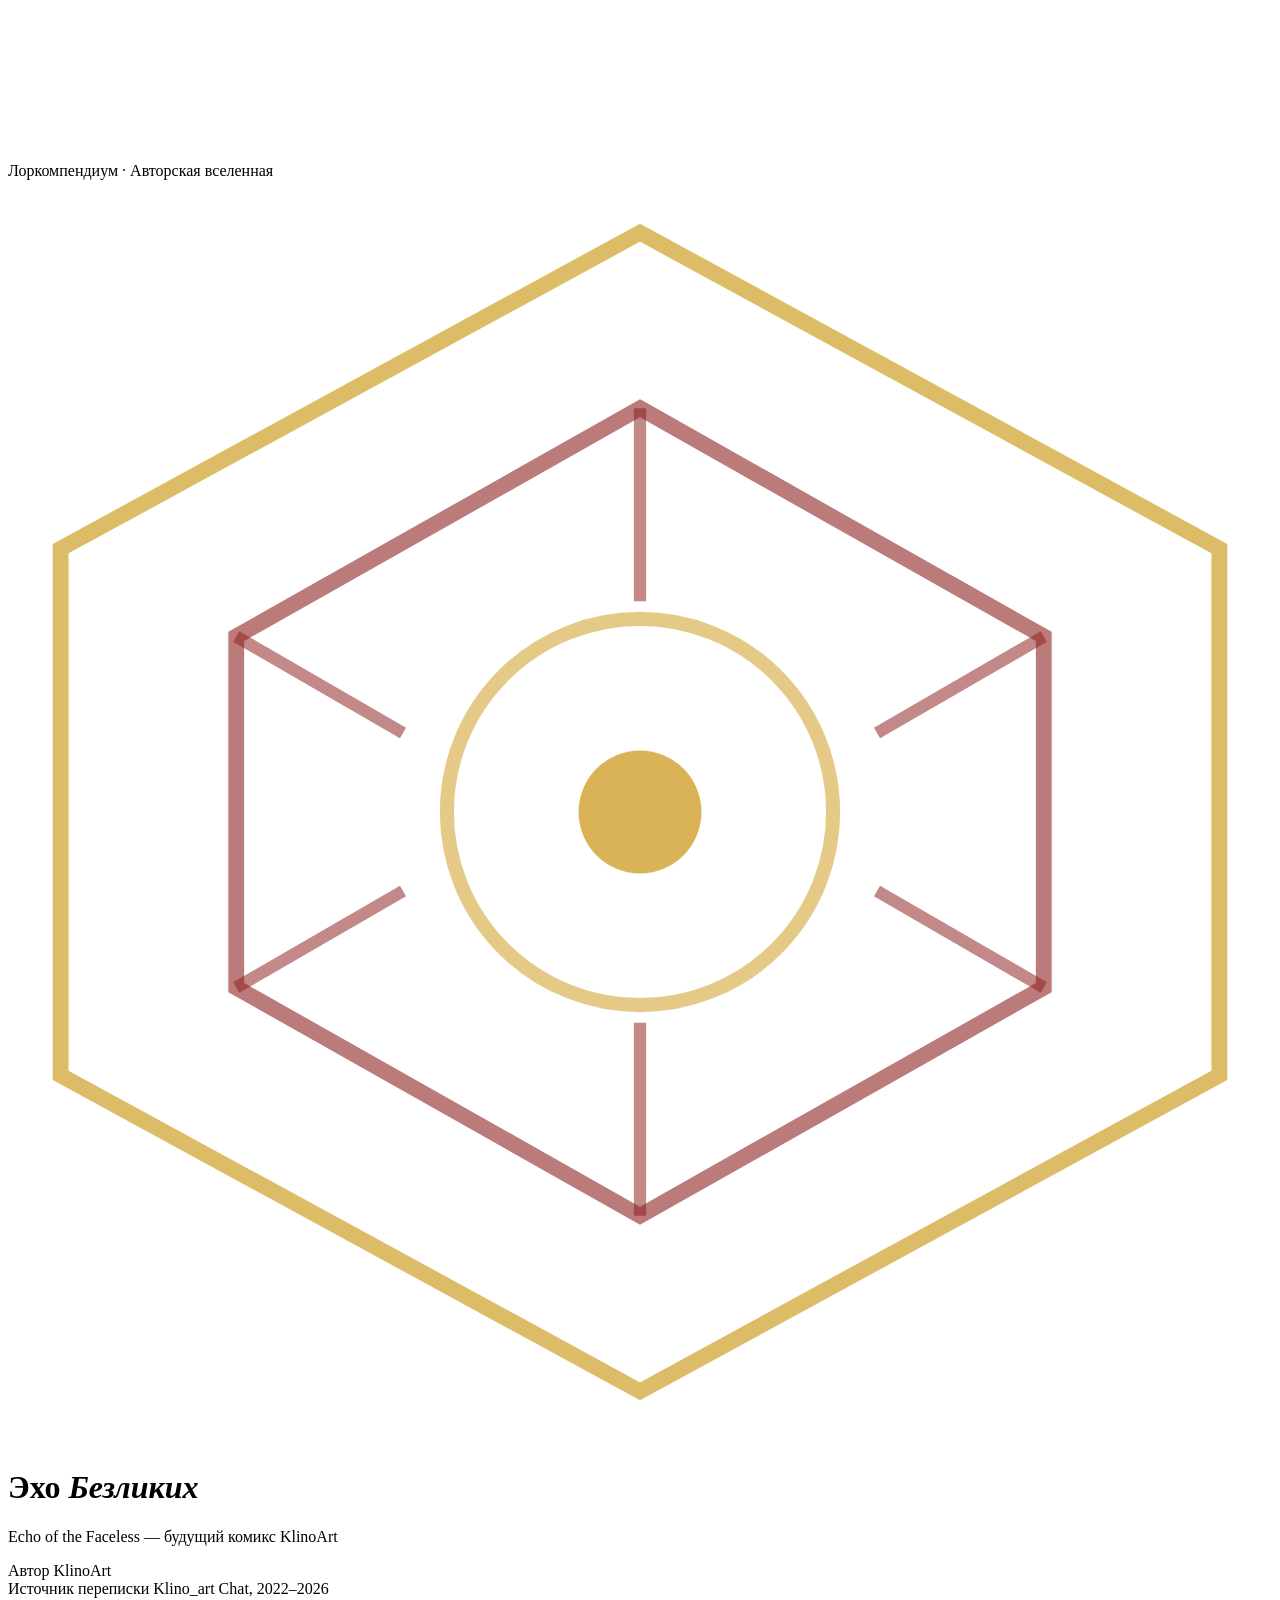
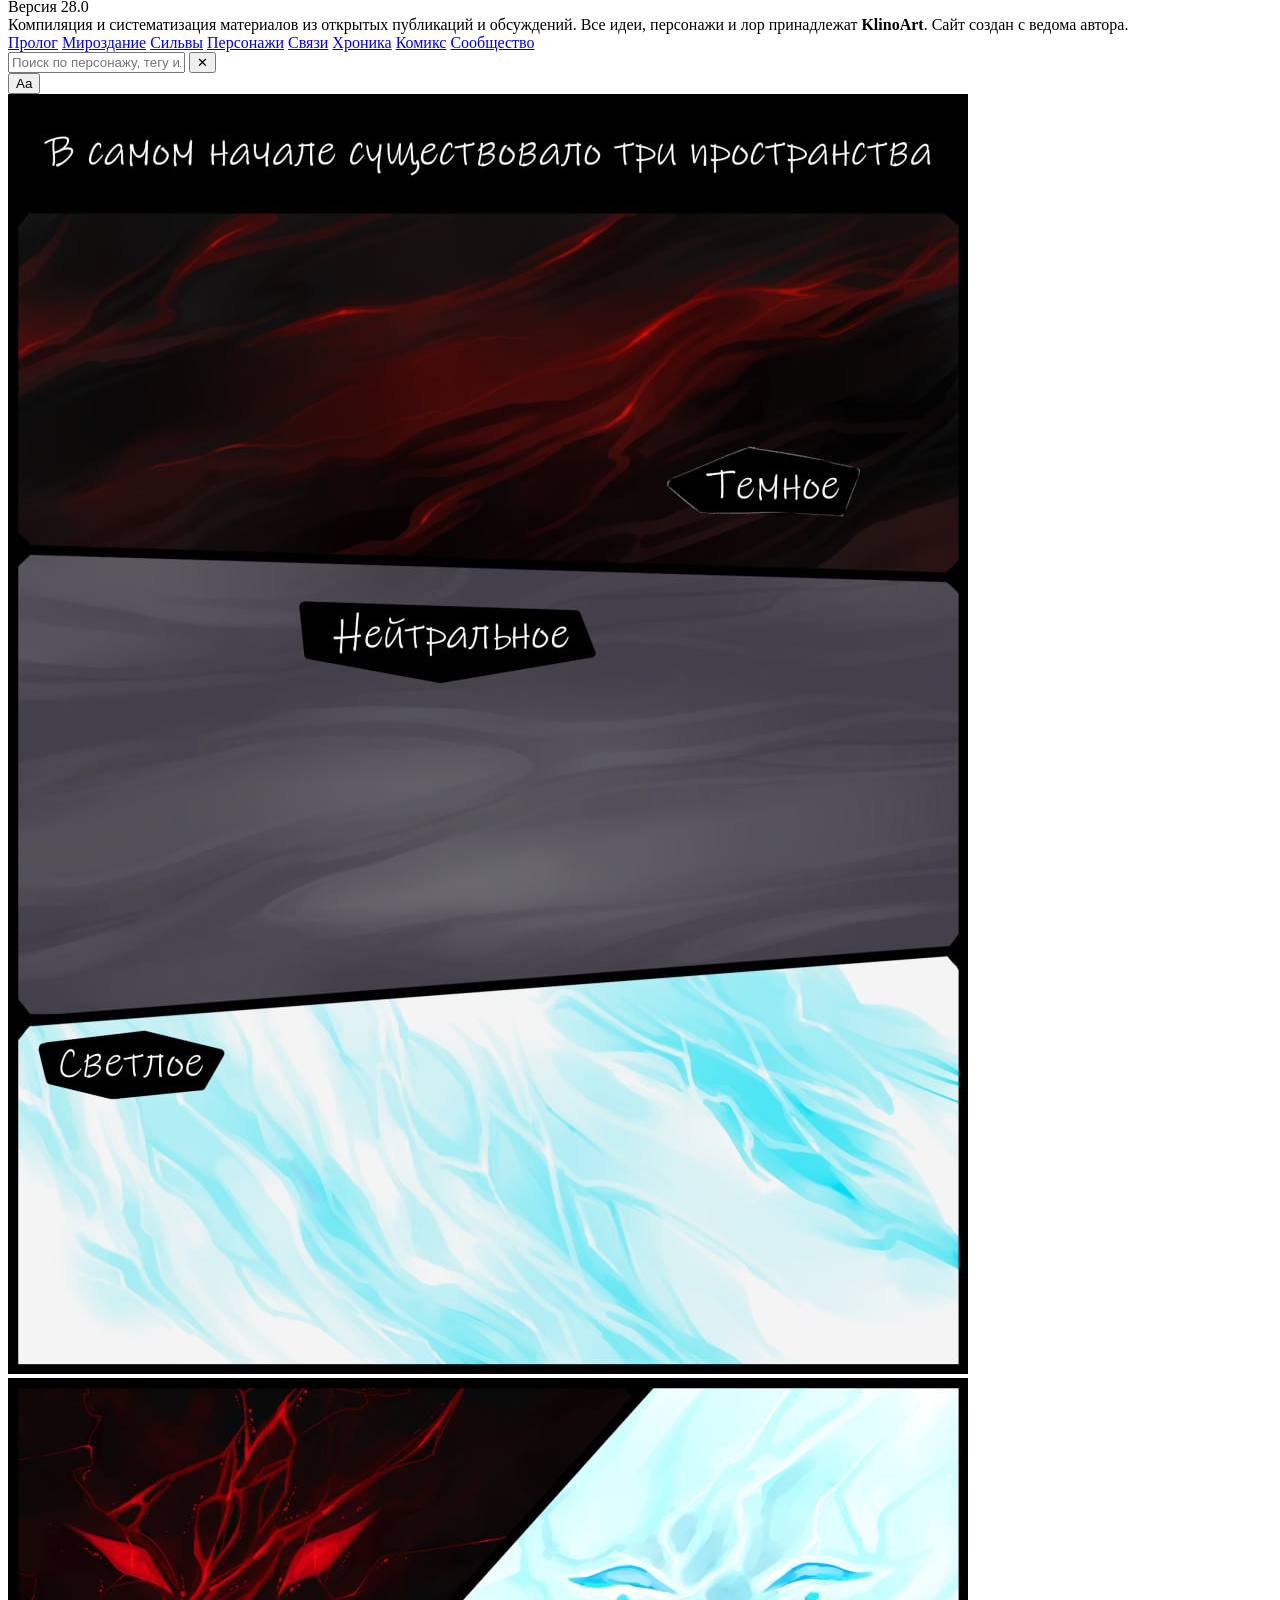
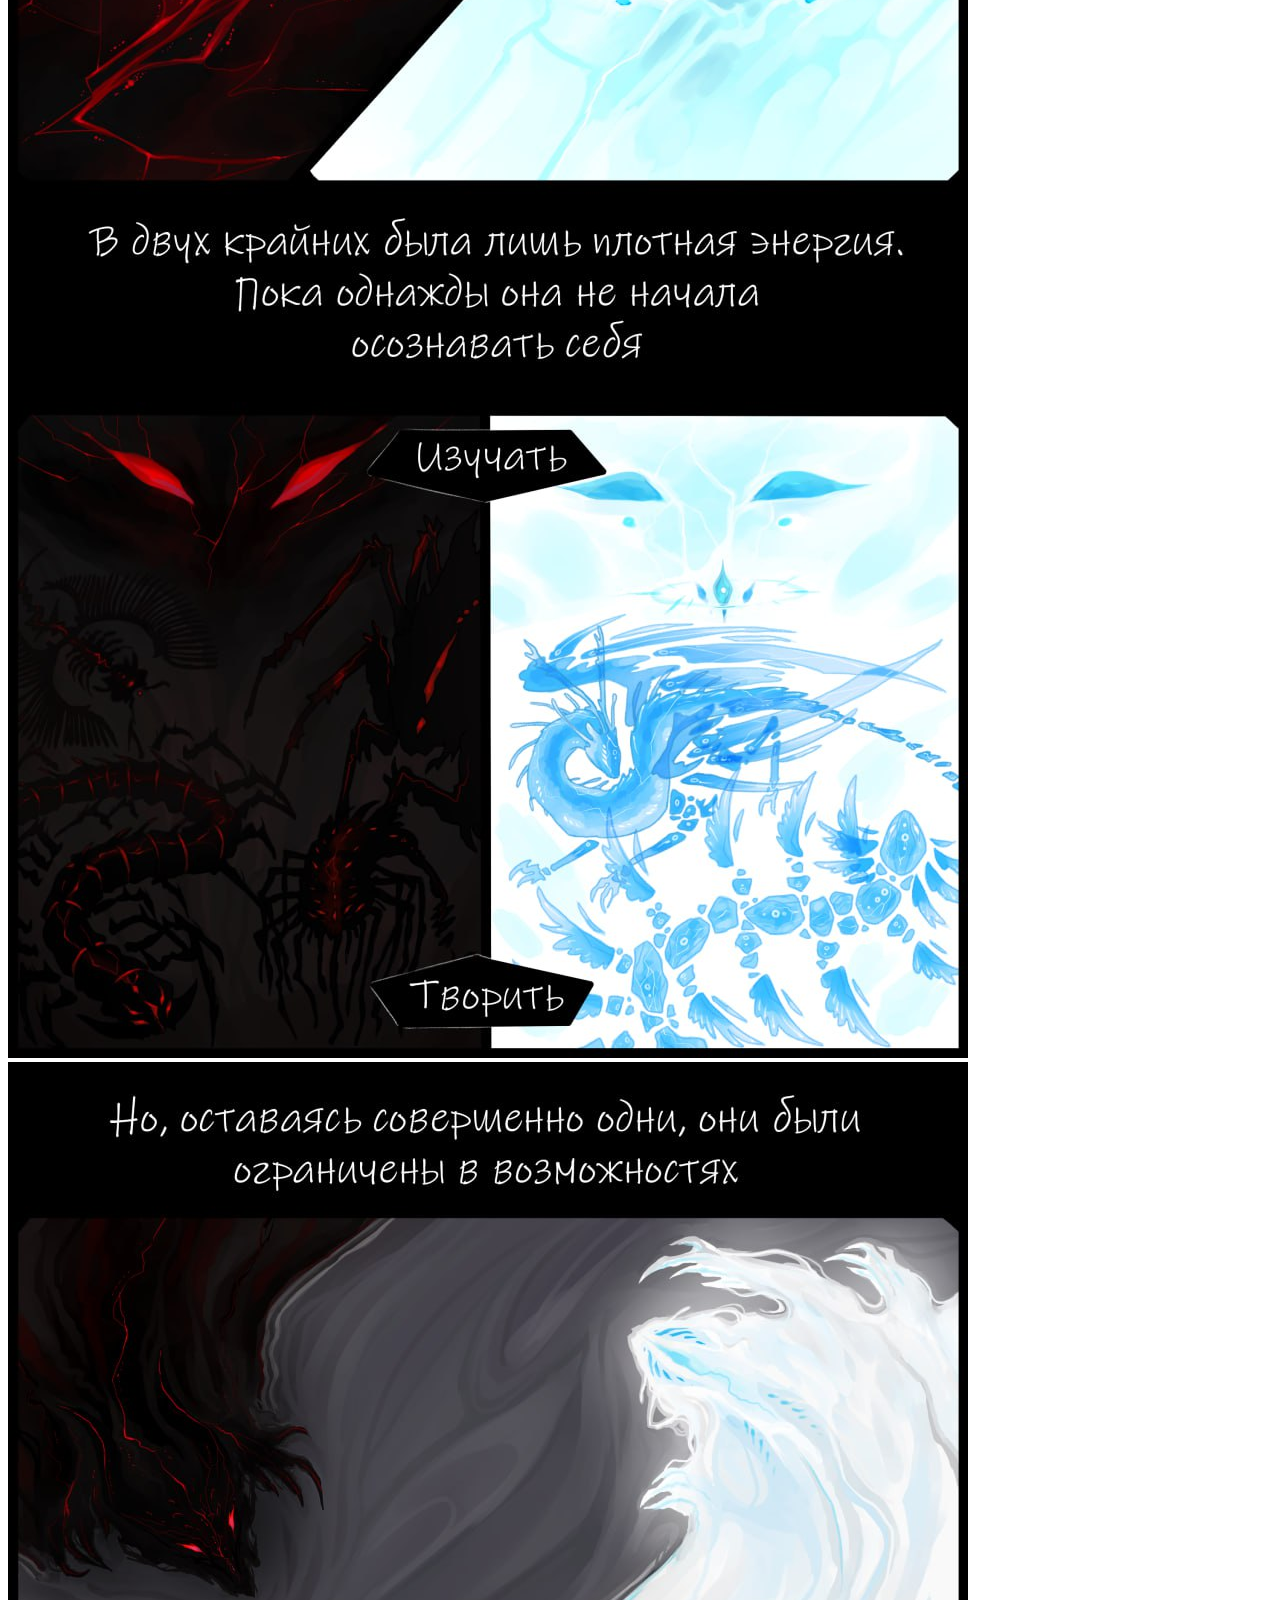
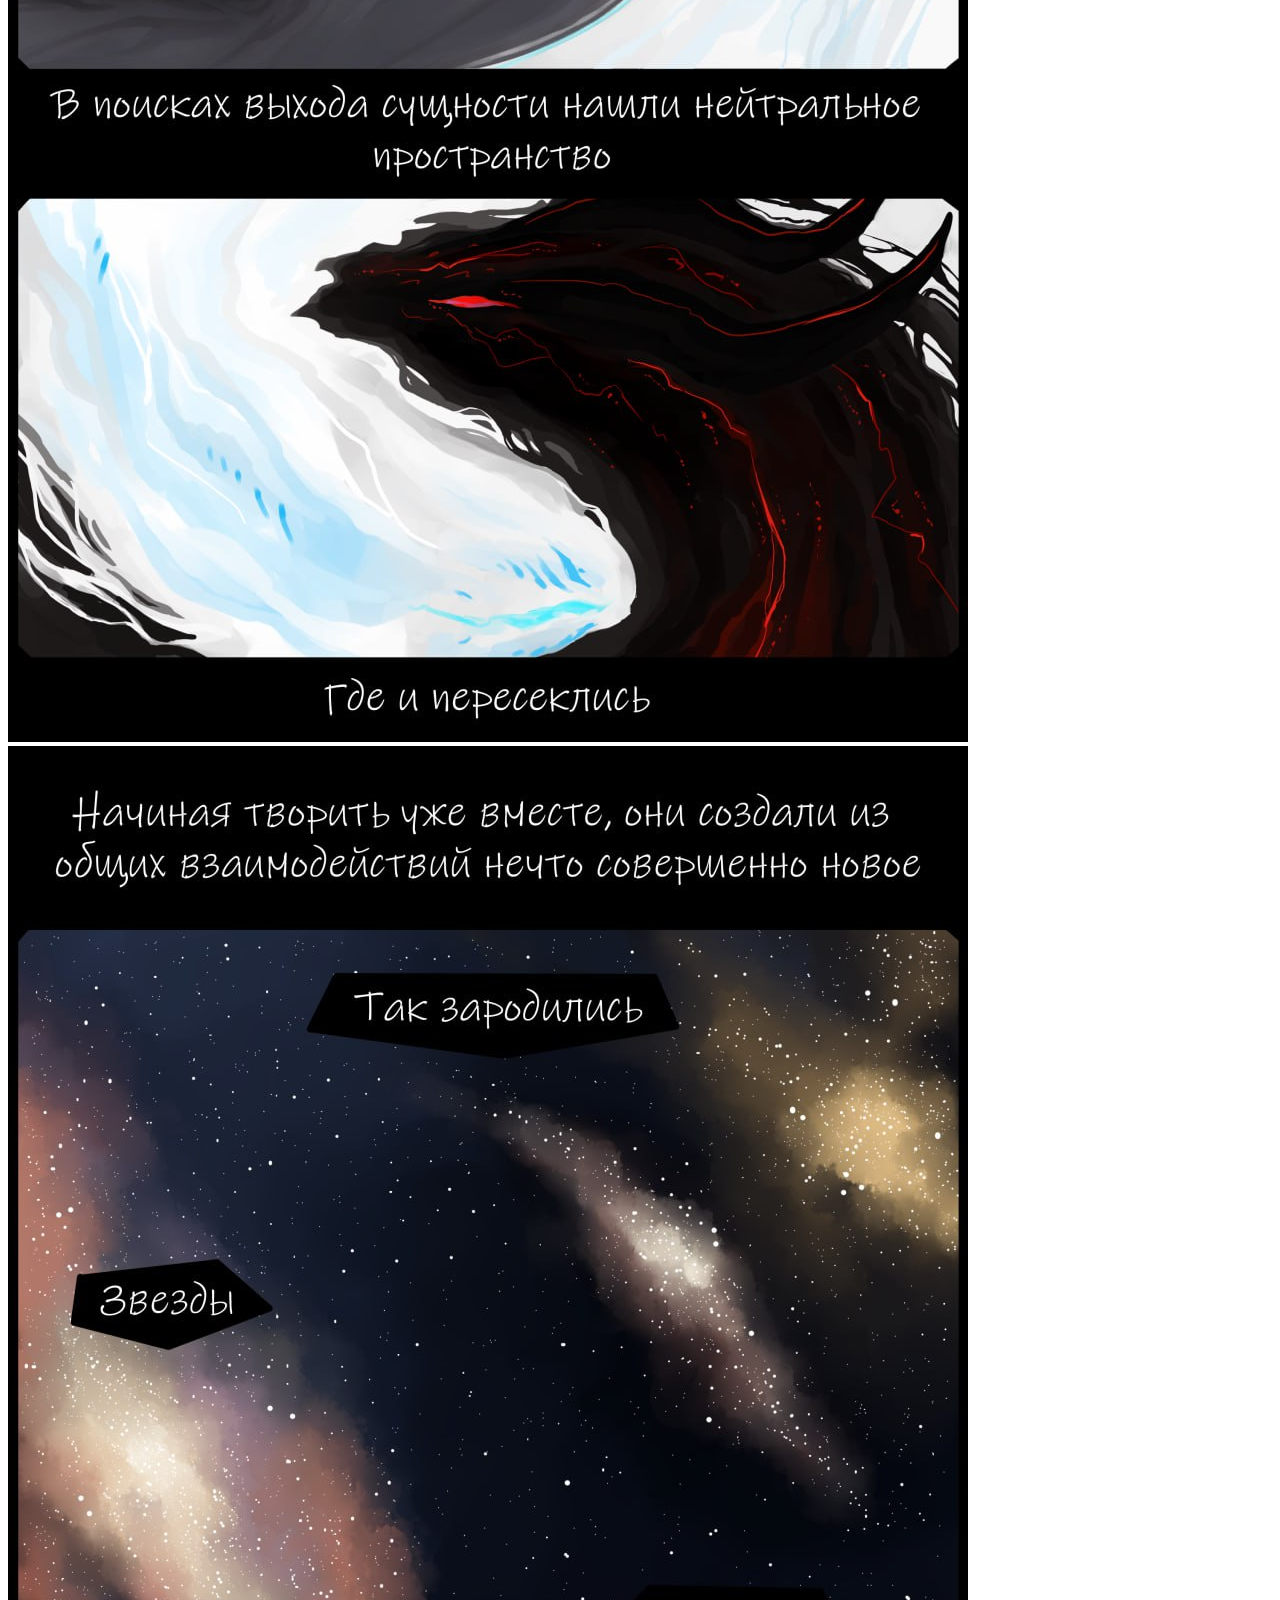
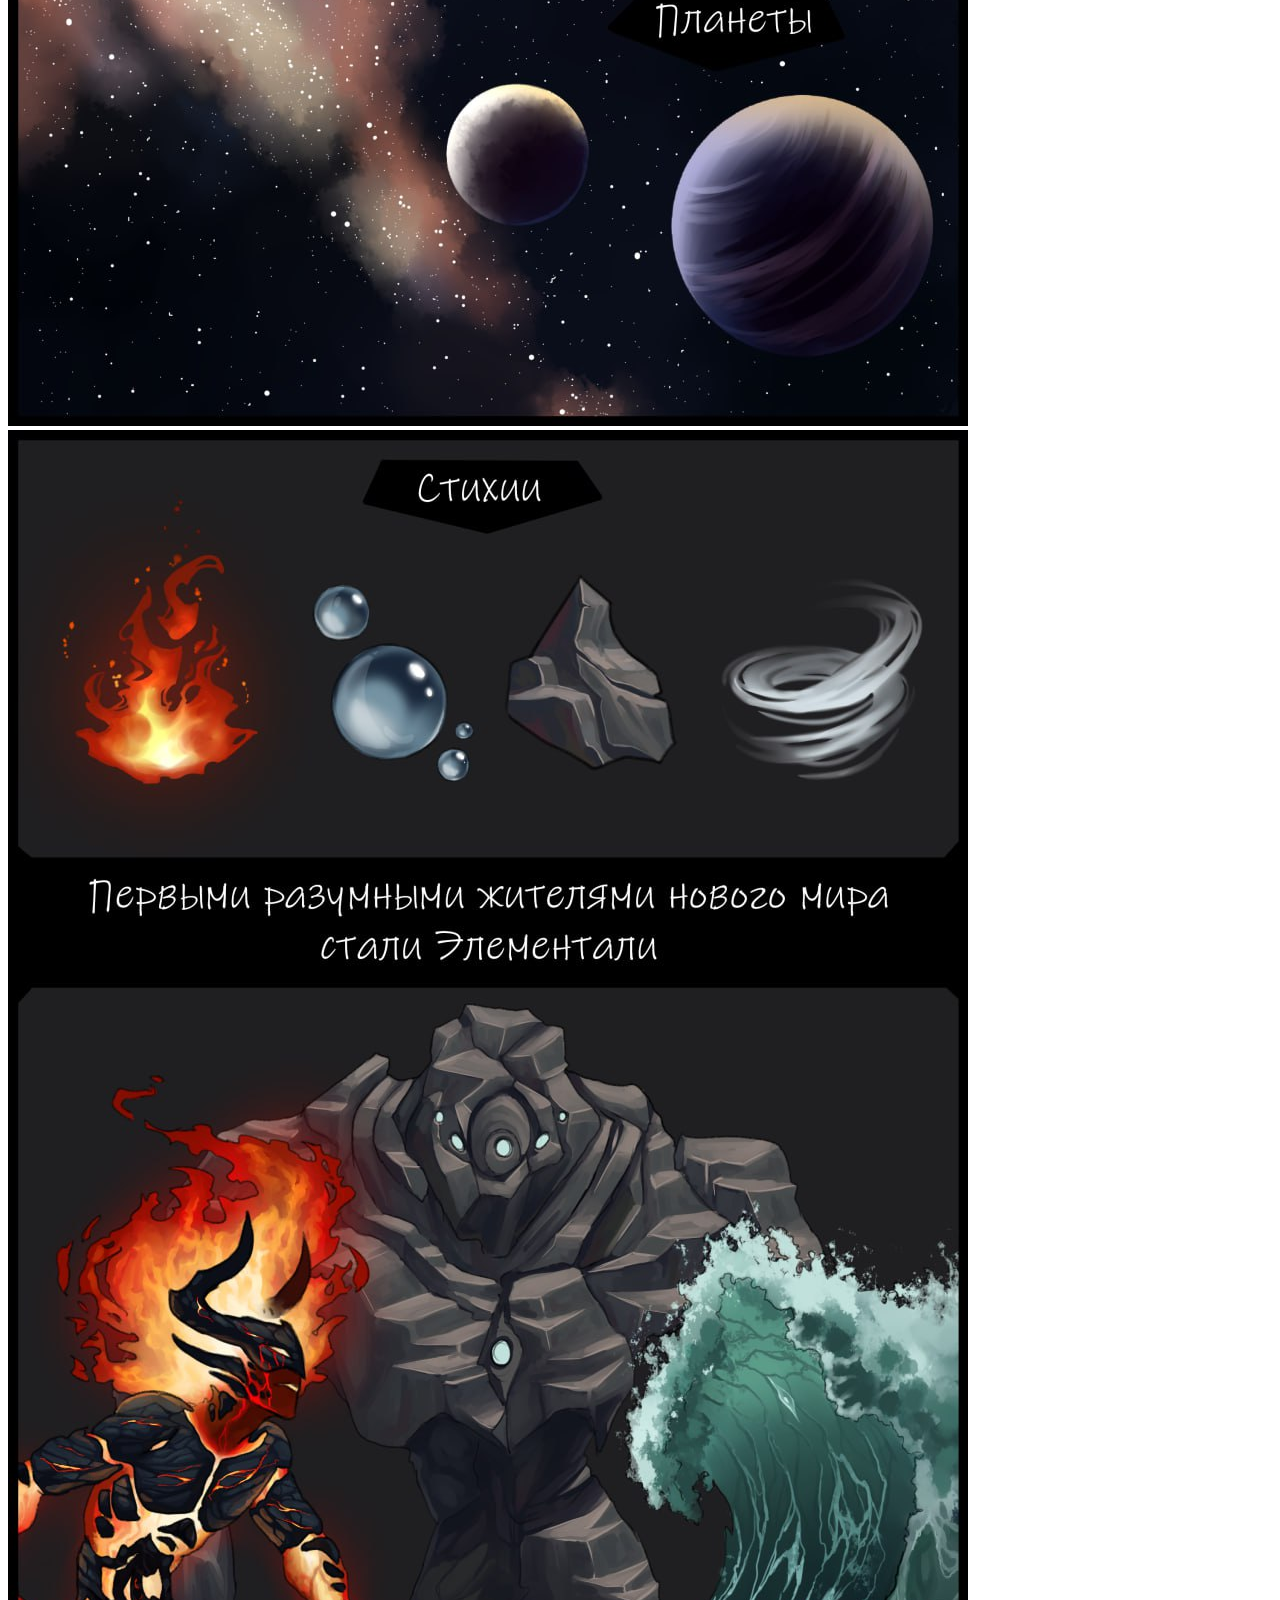
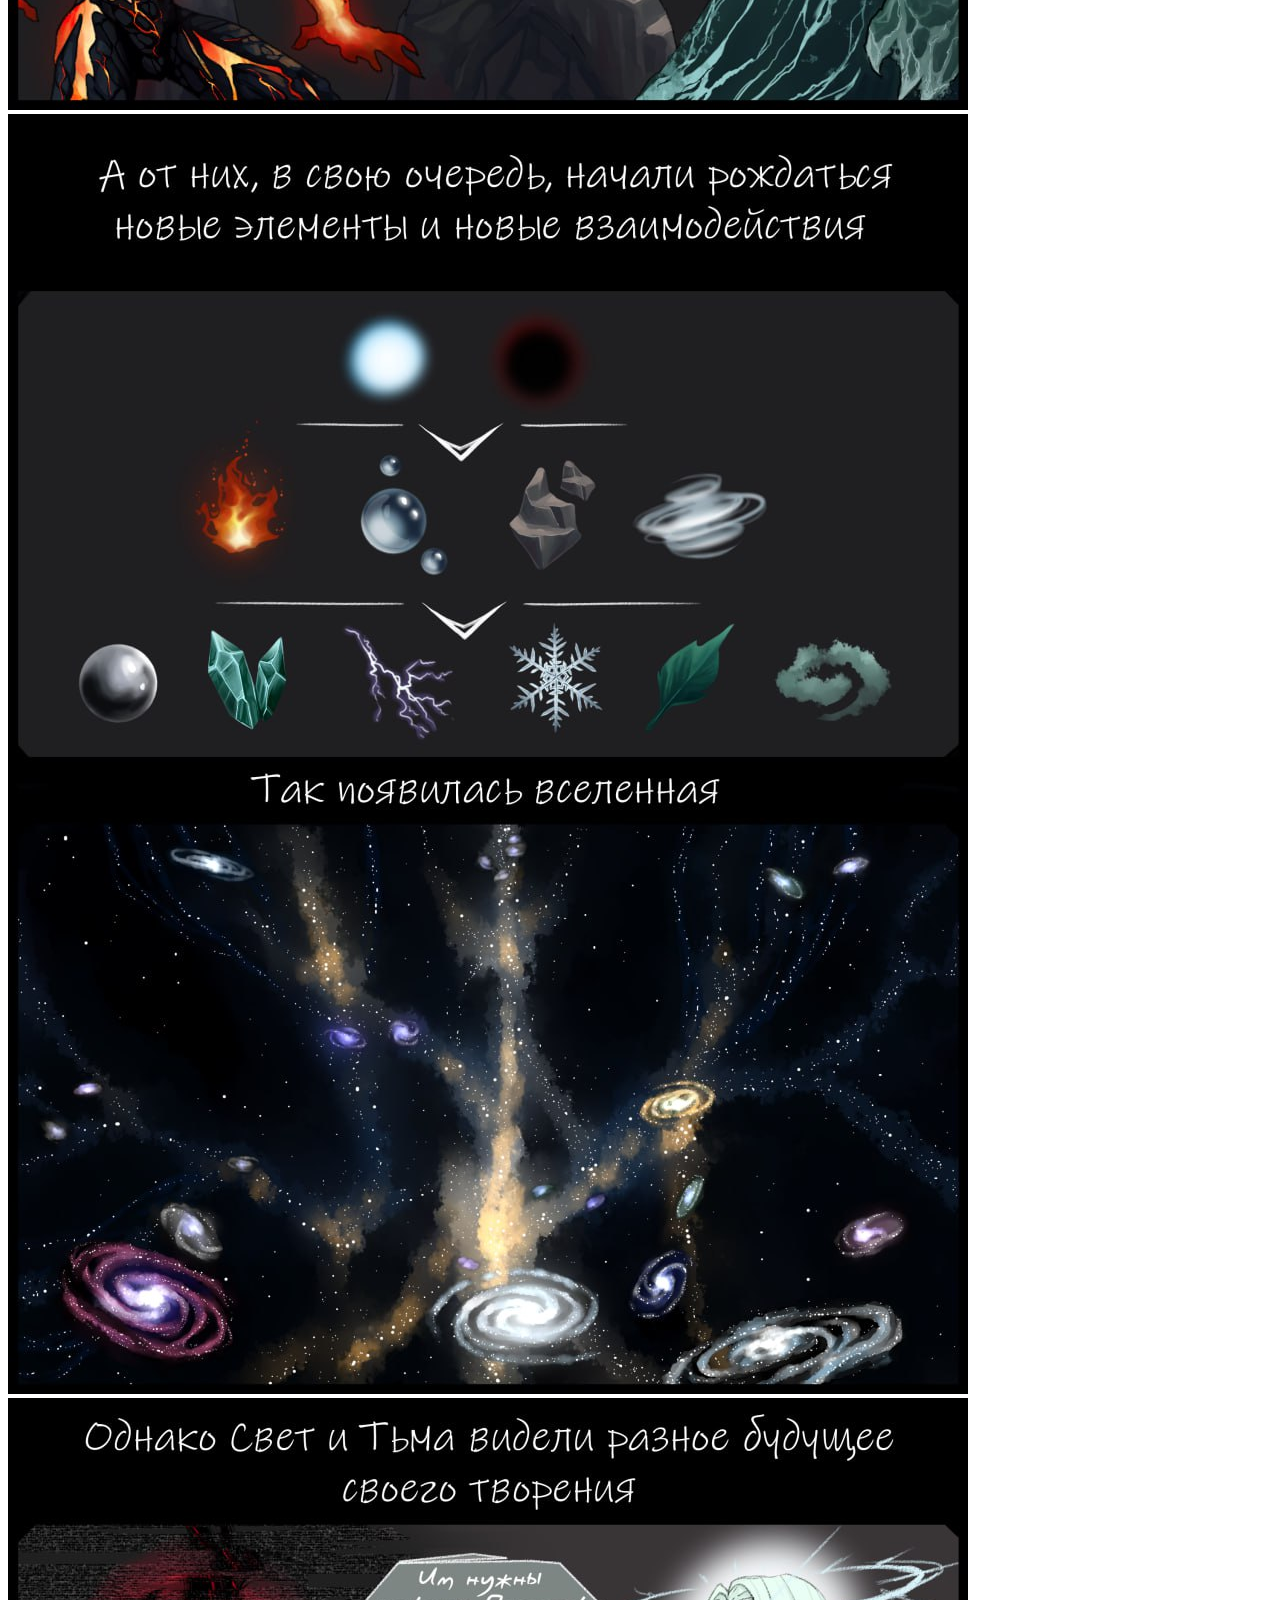
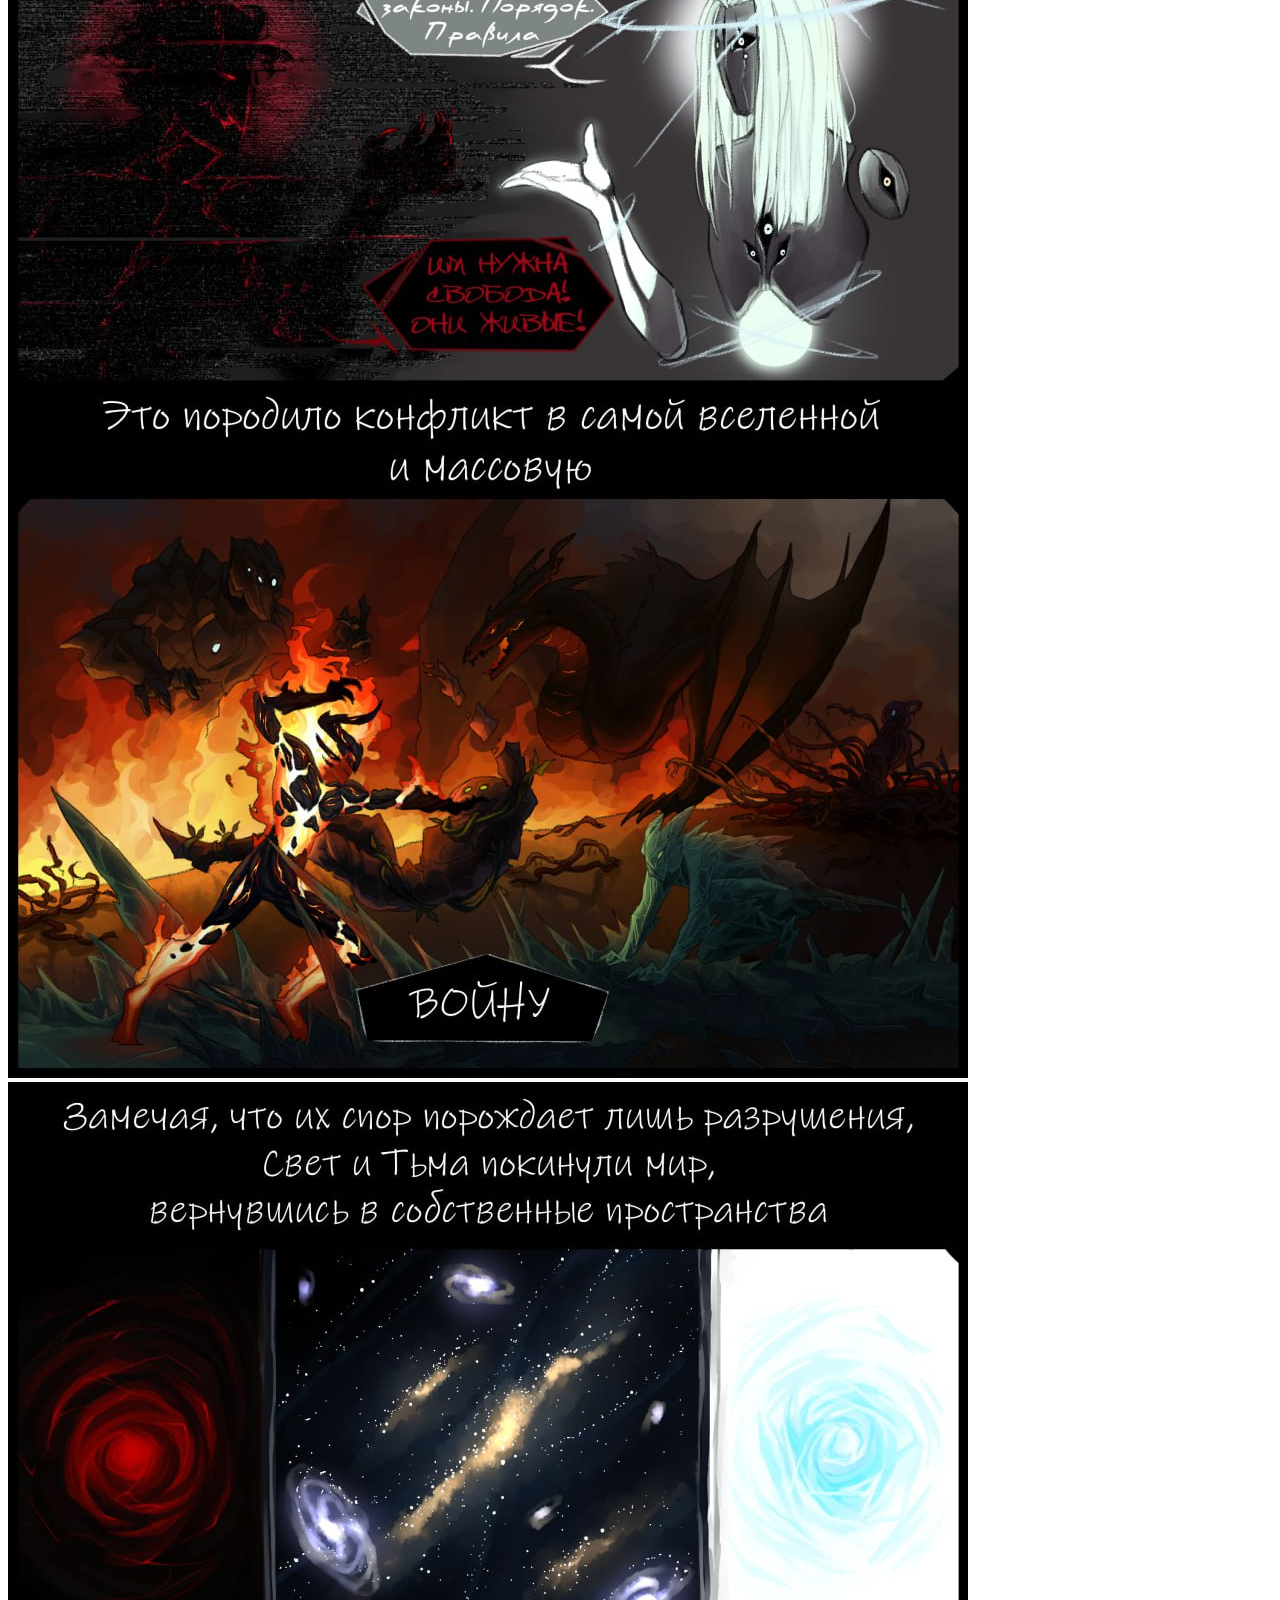
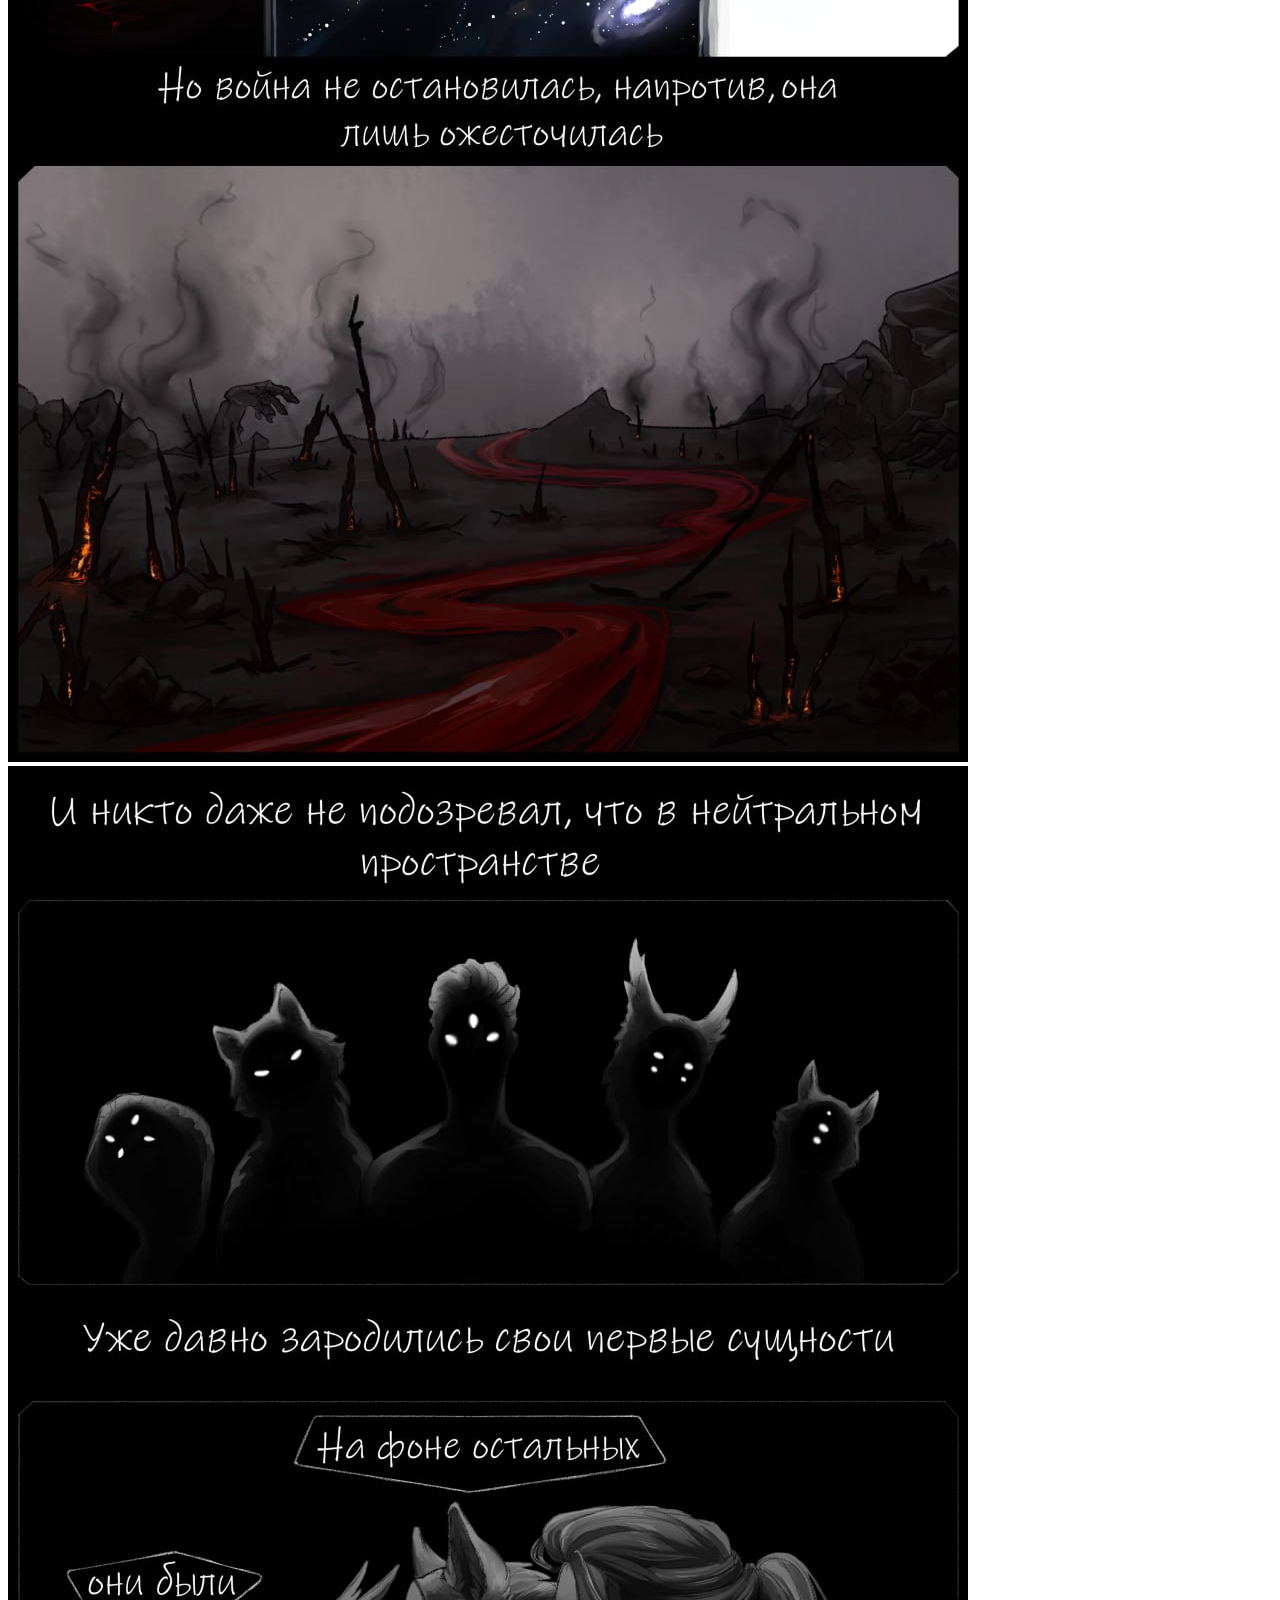
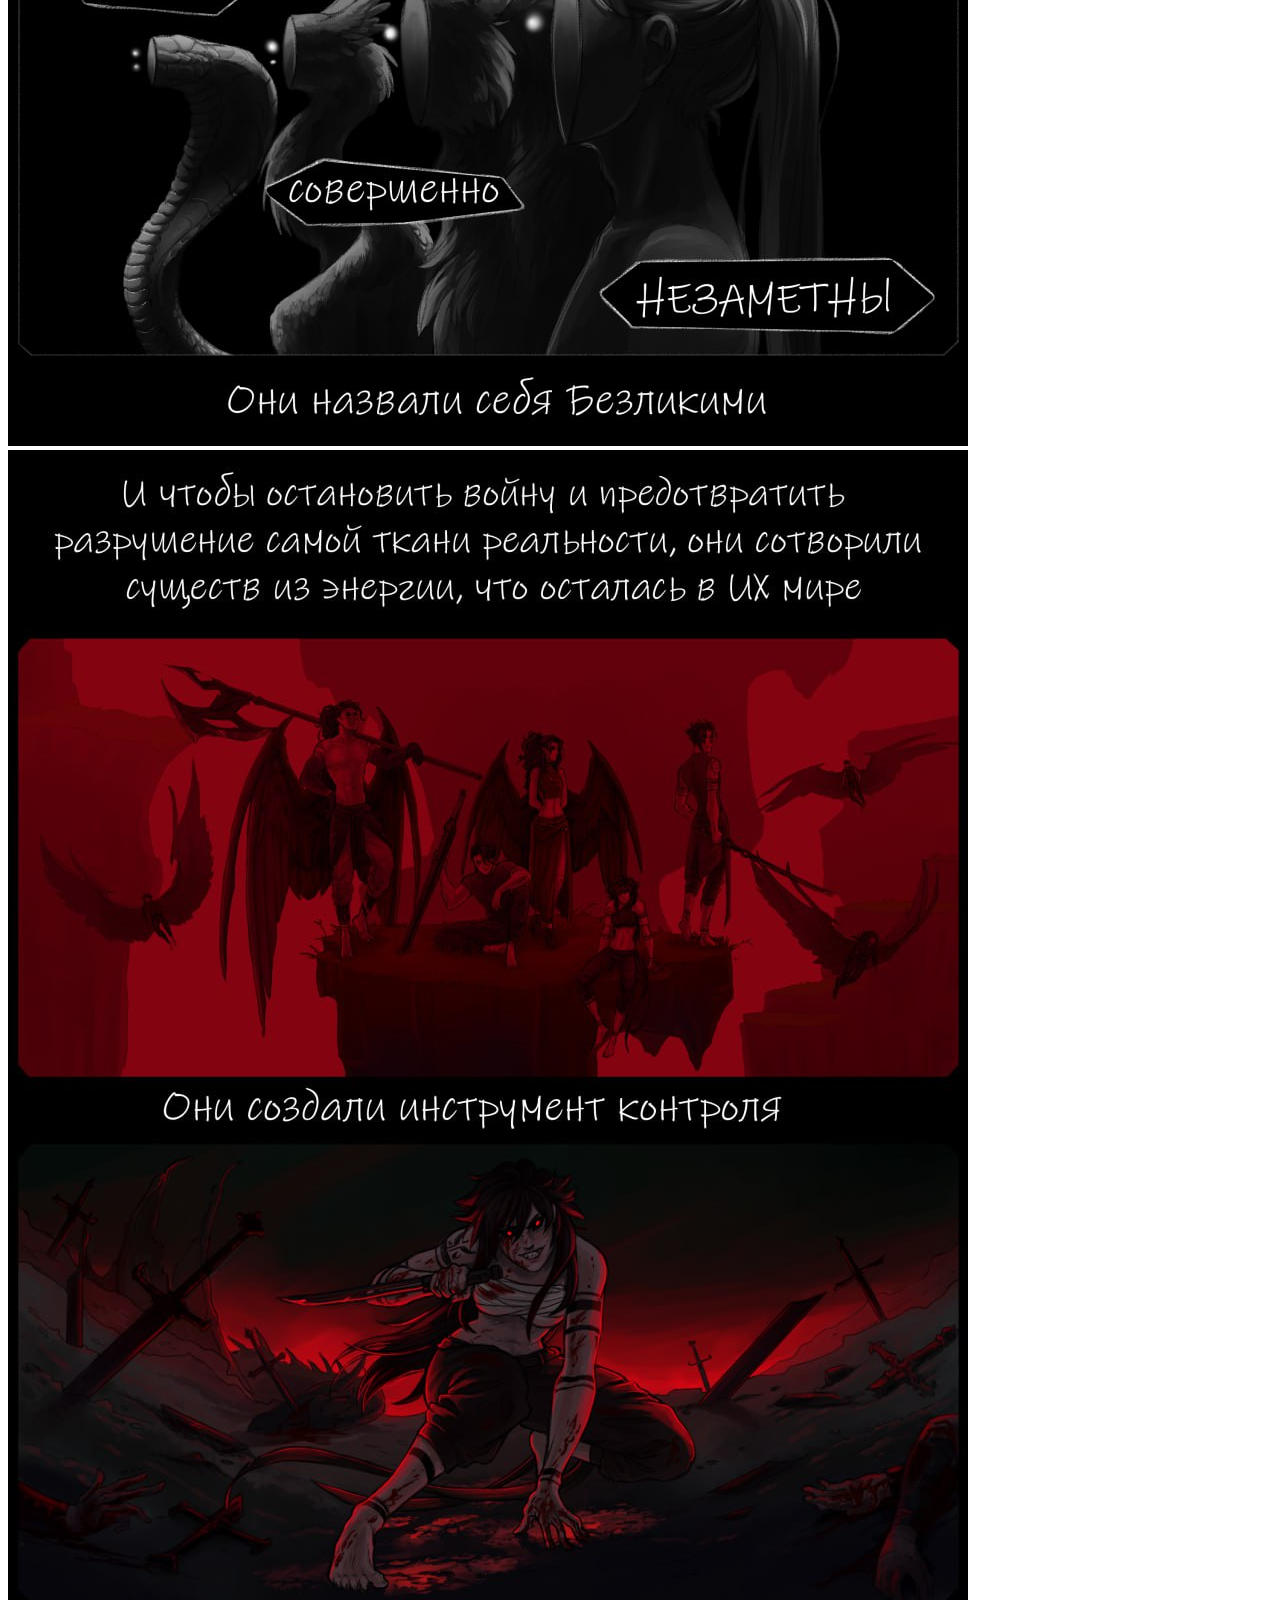
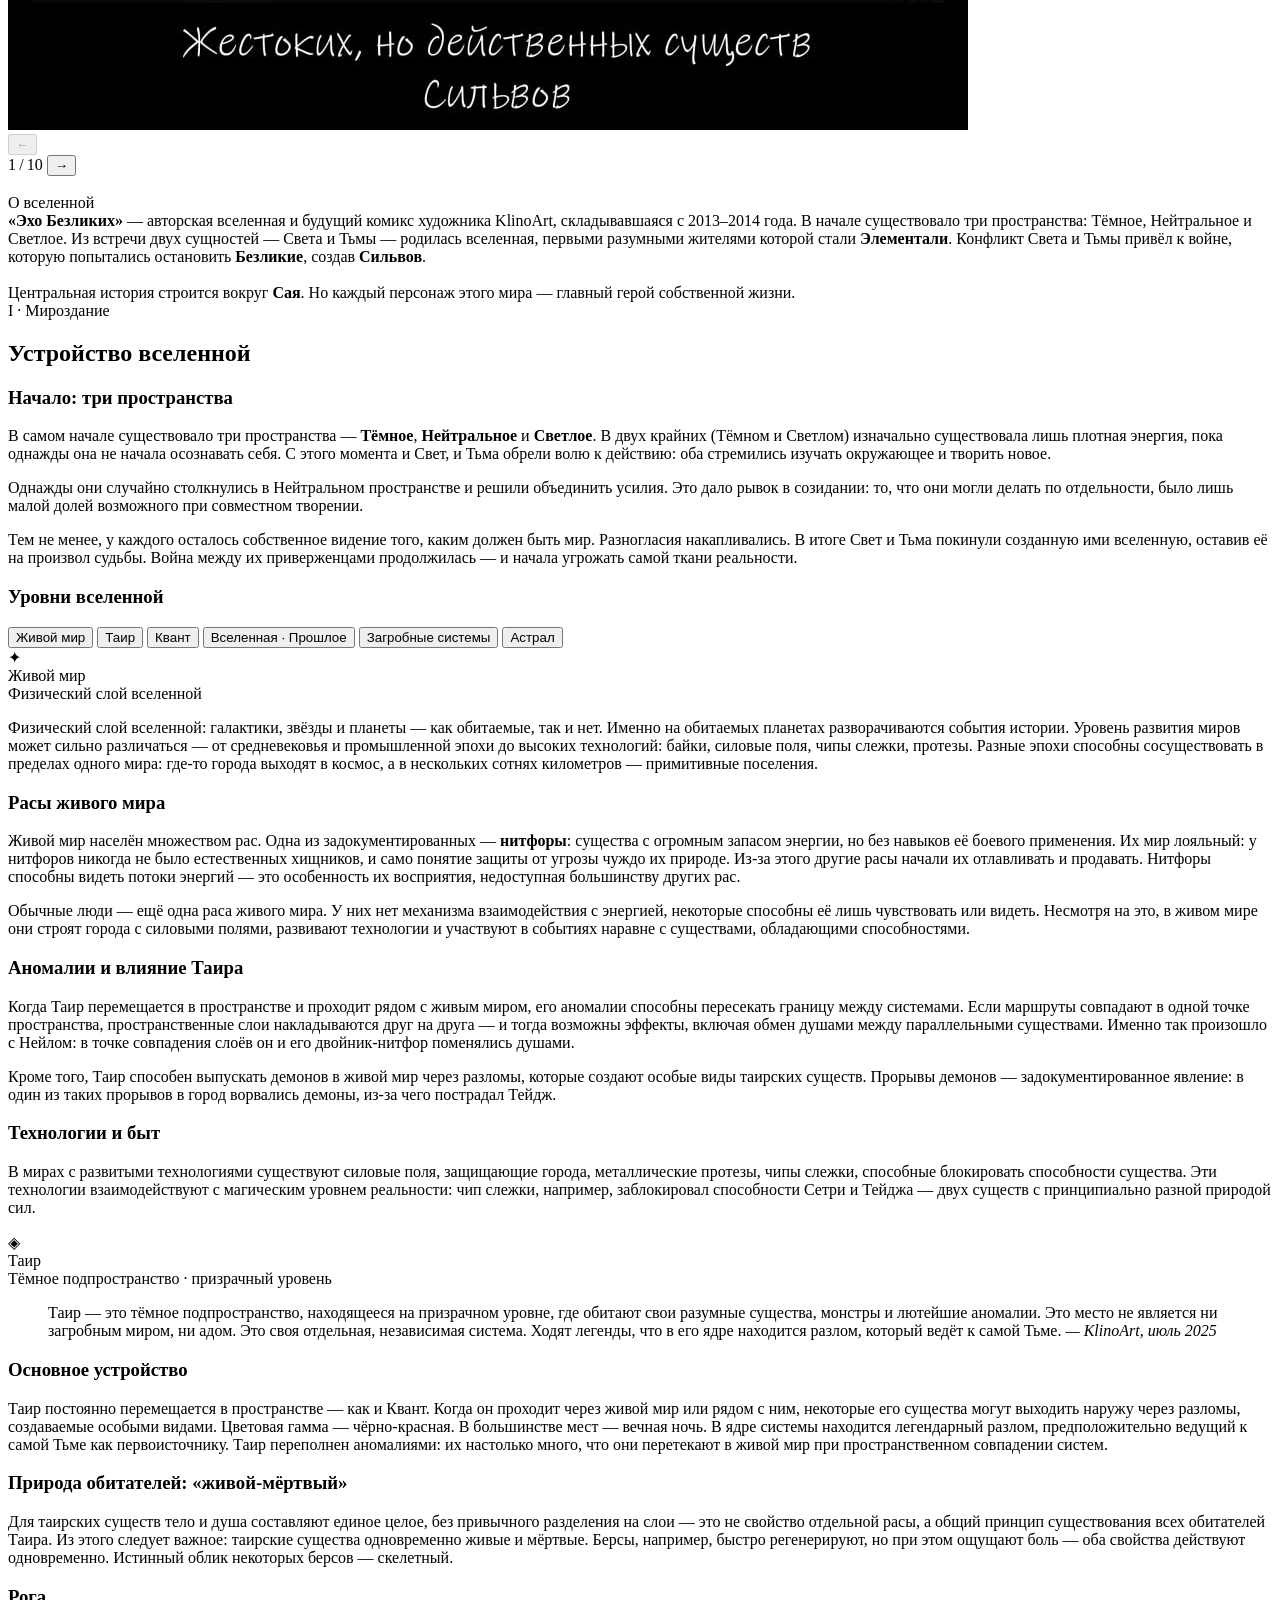
==== commit 017100a7: "Add files via upload" ====
--- a/index.html
+++ b/index.html
@@ -19,1422 +19,7 @@
 <link rel="preconnect" href="https://fonts.gstatic.com" crossorigin>
 <link href="https://fonts.googleapis.com/css2?family=Cinzel:wght@400;500;600&family=Cinzel+Decorative:wght@400&family=IM+Fell+English:ital@0;1&family=Cormorant+Garamond:ital,wght@0,300;0,400;0,500;1,300;1,400&display=swap" rel="stylesheet">
 <link rel="icon" type="image/svg+xml" href="data:image/svg+xml,%3Csvg xmlns='http://www.w3.org/2000/svg' viewBox='0 0 32 32'%3E%3Crect width='32' height='32' fill='%23080610'/%3E%3Cpolygon points='16,3 29,10 29,22 16,29 3,22 3,10' fill='none' stroke='%238c1e1e' stroke-width='1.5'/%3E%3Cpolygon points='16,8 24,12.5 24,19.5 16,24 8,19.5 8,12.5' fill='%238c1e1e' opacity='0.35'/%3E%3Ccircle cx='16' cy='16' r='3' fill='%23c8a84e' opacity='0.9'/%3E%3C/svg%3E">
-<style>
-/* ════════════════════════════════════════════════════════════
-   КОДЕКС ТЕНЕЙ v27 — Дизайн-система
-   Эстетика: иллюминированный архив тёмной вселенной
-════════════════════════════════════════════════════════════ */
-:root {
-  --bg:           #040308;
-  --bg2:          #0a0810;
-  --bg3:          #110e1c;
-  --bg4:          #0e0b18;
-  --glass:        rgba(12,9,20,0.82);
-  --glass-border: rgba(255,255,255,0.055);
-  --glass-hover:  rgba(20,16,34,0.93);
-
-  --text:         #ede8d8;
-  --text-dim:     rgba(237,232,216,0.70);
-  --text-faint:   rgba(237,232,216,0.35);
-  --text-muted:   rgba(237,232,216,0.20);
-
-  --gold:         #d4a93e;
-  --gold-bright:  #e8c860;
-  --gold-pale:    #f0d888;
-  --gold-glow:    rgba(212,169,62,0.12);
-  --gold-dim:     rgba(212,169,62,0.22);
-  --gold-line:    rgba(212,169,62,0.38);
-  --gold-shadow:  rgba(212,169,62,0.08);
-
-  --red:          #8c1c1c;
-  --red-bright:   #b02828;
-  --red-glow:     rgba(140,28,28,0.20);
-  --red-dim:      rgba(140,28,28,0.28);
-  --red-line:     rgba(140,28,28,0.48);
-
-  --teal:         #157080;
-  --teal-bright:  #1a90a4;
-  --teal-glow:    rgba(21,112,128,0.18);
-  --teal-dim:     rgba(21,112,128,0.26);
-
-  /* ── Faction colours ───────────────────────────────── */
-  /* Таир — тёмно-фиолетовый */
-  --thair:        #6a20a8;
-  --thair-bright: #9050d8;
-  --thair-glow:   rgba(90,28,160,0.15);
-  --thair-dim:    rgba(90,28,160,0.26);
-  --thair-line:   rgba(90,28,160,0.55);
-
-  /* Квант — бело-голубой */
-  --kvant:        #4a9ad8;
-  --kvant-bright: #7ec4f0;
-  --kvant-glow:   rgba(70,140,210,0.13);
-  --kvant-dim:    rgba(70,140,210,0.24);
-  --kvant-line:   rgba(70,140,210,0.50);
-
-  /* Живой мир — лесной зелёный */
-  --living:        #2e8a58;
-  --living-bright: #48b878;
-  --living-glow:   rgba(40,120,75,0.13);
-  --living-dim:    rgba(40,120,75,0.24);
-  --living-line:   rgba(40,120,75,0.50);
-
-  /* Аномалия — ржавый янтарь */
-  --anomaly:        #b85a18;
-  --anomaly-bright: #e07830;
-  --anomaly-glow:   rgba(180,85,20,0.14);
-  --anomaly-dim:    rgba(180,85,20,0.26);
-  --anomaly-line:   rgba(180,85,20,0.52);
-
-  --purple:       #5c38a0;
-  --purple-dim:   rgba(92,56,160,0.22);
-  --purple-glow:  rgba(92,56,160,0.12);
-
-  --warn:         #7a6020;
-  --warn-bg:      rgba(122,96,32,0.12);
-
-  --border:       rgba(255,255,255,0.048);
-  --border-gold:  rgba(212,169,62,0.18);
-  --shadow:       0 12px 48px rgba(0,0,0,0.72);
-  --shadow-sm:    0 4px 18px rgba(0,0,0,0.50);
-  --shadow-glow:  0 0 40px rgba(140,28,28,0.12);
-
-  --radius:       2px;
-  --radius-md:    4px;
-  --font-body:    'Cormorant Garamond', 'IM Fell English', Georgia, serif;
-  --font-serif:   'IM Fell English', 'Palatino Linotype', Georgia, serif;
-  --font-ui:      'Cinzel', 'Palatino Linotype', Georgia, serif;
-  --font-display: 'Cinzel', 'Palatino Linotype', Georgia, serif;
-  --font-deco:    'Cinzel Decorative', 'Cinzel', serif;
-
-  --transition:   0.25s cubic-bezier(0.22, 1, 0.36, 1);
-}
-
-/* ── Reset ─────────────────────────────────────────────── */
-*, *::before, *::after { box-sizing: border-box; margin: 0; padding: 0; }
-html { scroll-behavior: smooth; }
-img  { max-width: 100%; display: block; }
-a    { color: var(--gold); text-decoration: none; transition: color 0.2s; -webkit-tap-highlight-color: transparent; }
-a:hover { text-decoration: none; color: var(--gold-bright); }
-button { -webkit-tap-highlight-color: transparent; touch-action: manipulation; }
-input, button, select, textarea { font-family: inherit; }
-
-/* ── Scrollbar ─────────────────────────────────────────── */
-::-webkit-scrollbar { width: 5px; }
-::-webkit-scrollbar-track { background: var(--bg); }
-::-webkit-scrollbar-thumb {
-  background: linear-gradient(to bottom, var(--gold-dim), var(--red-dim));
-  border-radius: 3px;
-}
-::-webkit-scrollbar-thumb:hover { background: rgba(212,169,62,0.45); }
-
-/* ── Scroll Progress Bar ──────────────────────────────── */
-#scroll-progress {
-  position: fixed; top: 0; left: 0;
-  width: 0%; height: 2px;
-  background: linear-gradient(to right, var(--red-bright), var(--gold), var(--gold-bright));
-  z-index: 9999; pointer-events: none;
-  transition: width 0.08s linear;
-  box-shadow: 0 0 12px rgba(212,169,62,0.55);
-}
-
-/* ── Body ─────────────────────────────────────────────── */
-body {
-  background-color: var(--bg);
-  color: var(--text);
-  font-family: var(--font-body);
-  font-size: 17px;
-  line-height: 1.88;
-  overflow-x: hidden;
-  min-height: 100vh;
-  -webkit-font-smoothing: antialiased;
-  -moz-osx-font-smoothing: grayscale;
-  -webkit-text-size-adjust: 100%;
-}
-
-/* ── Grain & Background overlays ─────────────────────── */
-#grain-overlay {
-  position: fixed; inset: 0; z-index: 150;
-  pointer-events: none; opacity: 0.028;
-  background-image: url("data:image/svg+xml,%3Csvg viewBox='0 0 256 256' xmlns='http://www.w3.org/2000/svg'%3E%3Cfilter id='n'%3E%3CfeTurbulence type='fractalNoise' baseFrequency='0.9' numOctaves='4' stitchTiles='stitch'/%3E%3C/filter%3E%3Crect width='100%25' height='100%25' filter='url(%23n)'/%3E%3C/svg%3E");
-  background-size: 180px 180px; mix-blend-mode: overlay;
-}
-#bg-overlay {
-  position: fixed; inset: 0; z-index: -2; pointer-events: none;
-  background:
-    radial-gradient(ellipse 72% 48% at 12% 6%, rgba(92,56,160,0.14) 0%, transparent 56%),
-    radial-gradient(ellipse 58% 40% at 88% 88%, rgba(128,18,18,0.16) 0%, transparent 52%),
-    radial-gradient(ellipse 100% 100% at 50% 50%, #0a0810 0%, #040308 100%);
-}
-#bg-anim {
-  position: fixed; inset: 0; z-index: -1; pointer-events: none; overflow: hidden;
-  will-change: transform;
-}
-#bg-anim::before {
-  content: ''; position: absolute; inset: -30%;
-  background: radial-gradient(ellipse 60% 52% at 20% 14%, rgba(92,56,160,0.11) 0%, transparent 60%);
-  animation: bgFloat1 36s ease-in-out infinite;
-  will-change: transform;
-}
-#bg-anim::after {
-  content: ''; position: absolute; inset: -30%;
-  background: radial-gradient(ellipse 52% 40% at 80% 80%, rgba(128,18,18,0.12) 0%, transparent 58%);
-  animation: bgFloat2 44s ease-in-out infinite;
-  will-change: transform;
-}
-@keyframes bgFloat1 {
-  0%,100% { transform: translate(0,0) scale(1); }
-  35%     { transform: translate(2.2%,1.6%) scale(1.05); }
-  70%     { transform: translate(-1.6%,2.2%) scale(0.96); }
-}
-@keyframes bgFloat2 {
-  0%,100% { transform: translate(0,0) scale(1); }
-  42%     { transform: translate(-2%,-1.4%) scale(1.04); }
-  75%     { transform: translate(1.4%,-2%) scale(0.97); }
-}
-@media (prefers-reduced-motion: reduce) {
-  #bg-anim::before, #bg-anim::after { animation: none; }
-}
-
-header, .topbar, main, footer { position: relative; z-index: 2; }
-
-/* ════════════════════════════════════════════════════════════
-   HEADER
-════════════════════════════════════════════════════════════ */
-header {
-  position: relative;
-  text-align: center;
-  padding: 88px 24px 64px;
-  overflow: hidden;
-}
-header::before {
-  content: '';
-  position: absolute; top: 0; left: 0; right: 0; height: 2px;
-  background: linear-gradient(to right,
-    transparent 0%, var(--red-dim) 18%, var(--gold) 50%,
-    var(--red-dim) 82%, transparent 100%);
-}
-header::after {
-  content: '';
-  position: absolute; top: 0; left: 0; right: 0; bottom: 0;
-  background: radial-gradient(ellipse 80% 60% at 50% 0%, rgba(140,28,28,0.08) 0%, transparent 65%);
-  pointer-events: none; z-index: 0;
-}
-
-.header-eyebrow {
-  font-family: var(--font-display);
-  font-size: 0.57rem; letter-spacing: 0.58em;
-  text-transform: uppercase; color: var(--gold);
-  opacity: 0.60; margin-bottom: 24px;
-  position: relative; z-index: 1;
-  display: inline-flex; align-items: center; gap: 22px;
-}
-.header-eyebrow::before, .header-eyebrow::after {
-  content: '';
-  display: inline-block; width: 56px; height: 1px;
-  background: linear-gradient(to right, transparent, var(--gold-line));
-}
-.header-eyebrow::after { background: linear-gradient(to left, transparent, var(--gold-line)); }
-
-.header-sigil {
-  display: block; margin: 0 auto 22px;
-  width: 72px; height: 72px; opacity: 0.52;
-  animation: sigilPulse 6s ease-in-out infinite;
-  position: relative; z-index: 1;
-}
-@keyframes sigilPulse {
-  0%, 100% { opacity: 0.52; filter: drop-shadow(0 0 4px rgba(212,169,62,0.18)); }
-  50%       { opacity: 0.80; filter: drop-shadow(0 0 14px rgba(140,28,28,0.45)) drop-shadow(0 0 6px rgba(212,169,62,0.22)); }
-}
-@media (prefers-reduced-motion: reduce) {
-  .header-sigil { animation: none; opacity: 0.55; }
-}
-
-header h1 {
-  font-family: var(--font-deco);
-  font-size: clamp(2.4rem, 6.8vw, 5.2rem);
-  font-weight: 400; letter-spacing: 0.10em; line-height: 1.05;
-  color: var(--text); position: relative; z-index: 1;
-  text-shadow:
-    0 0 100px rgba(140,28,28,0.45),
-    0 0 40px rgba(140,28,28,0.22),
-    0 4px 32px rgba(0,0,0,0.98);
-  animation: headerReveal 1.6s cubic-bezier(0.16, 1, 0.3, 1) forwards;
-  opacity: 0; transform: translateY(16px);
-}
-@keyframes headerReveal { to { opacity: 1; transform: translateY(0); } }
-@media (prefers-reduced-motion: reduce) {
-  header h1 { animation: none; opacity: 1; transform: none; }
-}
-header h1 em {
-  font-style: normal; color: transparent;
-  -webkit-text-stroke: 1px rgba(190,42,42,0.85);
-  background: linear-gradient(145deg, #c43838 15%, #7a1414 100%);
-  -webkit-background-clip: text; background-clip: text;
-}
-
-.header-subtitle {
-  font-family: var(--font-serif); font-style: italic;
-  font-size: 1.02rem; color: var(--text-dim);
-  margin: 18px auto 26px; letter-spacing: 0.05em;
-  max-width: 560px; position: relative; z-index: 1;
-}
-
-.header-rule {
-  position: relative; width: 320px; height: 1px;
-  background: linear-gradient(to right, transparent, var(--gold-line), transparent);
-  margin: 24px auto 18px;
-}
-.header-rule::before {
-  content: '✦'; position: absolute;
-  top: 50%; left: 50%; transform: translate(-50%, -50%);
-  font-size: 0.55rem; color: var(--gold);
-  background: var(--bg); padding: 0 12px; line-height: 1;
-}
-
-.header-meta {
-  font-family: var(--font-display); font-size: 0.58rem;
-  letter-spacing: 0.16em; color: var(--text-faint);
-  display: flex; justify-content: center; flex-wrap: wrap;
-  gap: 4px 26px; position: relative; z-index: 1;
-}
-.header-meta span { color: var(--gold); opacity: 0.80; }
-
-.authorship-notice {
-  max-width: 560px; margin: 22px auto 0;
-  padding: 12px 24px;
-  background: linear-gradient(135deg, var(--gold-glow), transparent);
-  border: 1px solid var(--gold-dim); border-radius: var(--radius);
-  font-family: var(--font-display); font-size: 0.65rem;
-  letter-spacing: 0.06em; color: var(--text-dim); line-height: 1.72;
-  position: relative; z-index: 1;
-}
-.authorship-notice strong { color: var(--gold); }
-
-/* ════════════════════════════════════════════════════════════
-   TOPBAR
-════════════════════════════════════════════════════════════ */
-.topbar {
-  position: sticky; top: 0; z-index: 500;
-  background: rgba(4,3,8,0.97);
-  border-bottom: 1px solid var(--border);
-  border-top: 1px solid rgba(212,169,62,0.10);
-  backdrop-filter: blur(12px); -webkit-backdrop-filter: blur(12px);
-  padding-left: env(safe-area-inset-left, 0px);
-  padding-right: env(safe-area-inset-right, 0px);
-}
-
-nav {
-  display: flex; justify-content: center; flex-wrap: wrap;
-  gap: 1px; padding: 6px 12px;
-  border-bottom: 1px solid rgba(255,255,255,0.028);
-}
-nav a {
-  font-family: var(--font-display); font-size: 0.56rem;
-  letter-spacing: 0.24em; text-transform: uppercase;
-  color: var(--text-faint); padding: 6px 14px;
-  border: 1px solid transparent; border-radius: 1px;
-  transition: color var(--transition), border-color var(--transition),
-              background var(--transition), text-shadow var(--transition);
-  position: relative; white-space: nowrap;
-  touch-action: manipulation; -webkit-tap-highlight-color: transparent;
-}
-nav a:hover, nav a.active {
-  color: var(--gold); border-color: var(--gold-dim);
-  background: var(--gold-glow); text-decoration: none;
-  text-shadow: 0 0 16px rgba(212,169,62,0.35);
-}
-nav a.active::after {
-  content: ''; position: absolute;
-  bottom: -1px; left: 22%; right: 22%;
-  height: 1px; background: var(--gold); opacity: 0.50;
-}
-
-.search-bar {
-  display: flex; align-items: center; gap: 10px; padding: 7px 16px;
-}
-.search-input-wrap {
-  position: relative; flex: 1; max-width: 360px; margin: 0 auto;
-}
-.search-input-wrap::before {
-  content: '⌕'; position: absolute; left: 10px; top: 50%;
-  transform: translateY(-50%); color: var(--text-faint);
-  font-size: 1rem; pointer-events: none;
-}
-#search-clear {
-  display: none; position: absolute; right: 8px; top: 50%;
-  transform: translateY(-50%); background: none; border: none;
-  color: var(--text-faint); font-size: 0.72rem; cursor: pointer;
-  padding: 4px 6px; border-radius: 2px; transition: color 0.15s;
-}
-#search-clear:hover { color: var(--text); }
-#search-clear.visible { display: block; }
-#search-input {
-  width: 100%; background: rgba(255,255,255,0.030);
-  border: 1px solid var(--border); border-radius: 2px;
-  color: var(--text); font-family: var(--font-serif);
-  font-style: italic; font-size: 0.84rem;
-  padding: 7px 32px 7px 32px; outline: none;
-  transition: border-color 0.25s, background 0.25s, box-shadow 0.25s;
-}
-#search-input::placeholder { color: var(--text-faint); font-style: italic; }
-#search-input:focus {
-  border-color: var(--gold-line); background: rgba(255,255,255,0.055);
-  box-shadow: 0 0 0 3px rgba(212,169,62,0.06); font-style: normal;
-}
-.search-count {
-  font-family: var(--font-display); font-size: 0.57rem;
-  letter-spacing: 0.12em; color: var(--text-faint);
-  white-space: nowrap; min-width: 54px; text-align: right;
-}
-
-/* ════════════════════════════════════════════════════════════
-   MAIN LAYOUT
-════════════════════════════════════════════════════════════ */
-main {
-  max-width: 1000px; margin: 0 auto; padding: 0 28px 130px;
-  padding-left: max(28px, env(safe-area-inset-left));
-  padding-right: max(28px, env(safe-area-inset-right));
-}
-
-/* ════════════════════════════════════════════════════════════
-   SECTIONS
-════════════════════════════════════════════════════════════ */
-section {
-  padding: 80px 0 56px;
-  border-bottom: 1px solid rgba(255,255,255,0.035);
-  position: relative;
-}
-section:last-child { border-bottom: none; }
-
-/* Ornamental chapter number / label */
-.section-tag {
-  font-family: var(--font-display); font-size: 0.56rem;
-  letter-spacing: 0.50em; text-transform: uppercase;
-  color: var(--red-bright); display: flex; align-items: center;
-  gap: 18px; margin-bottom: 16px; opacity: 0.90;
-}
-.section-tag::before {
-  content: '◆'; font-size: 0.46rem; opacity: 0.55; margin-right: -10px;
-}
-.section-tag::after {
-  content: ''; flex: 1; height: 1px;
-  background: linear-gradient(to right, var(--red-line), transparent);
-}
-
-h2 {
-  font-family: var(--font-deco);
-  font-size: clamp(1.45rem, 3.4vw, 2.15rem);
-  font-weight: 400; color: var(--text);
-  margin-bottom: 6px;
-  text-shadow: 0 2px 14px rgba(0,0,0,0.65);
-  letter-spacing: 0.06em; line-height: 1.2;
-}
-.h2-rule {
-  display: flex; align-items: center; gap: 16px;
-  margin: 10px 0 28px;
-}
-.h2-rule::before {
-  content: ''; display: block; width: 72px; height: 1px;
-  background: linear-gradient(to right, var(--gold-line), transparent);
-}
-.h2-rule::after {
-  content: ''; display: block; flex: 1; height: 1px;
-  background: linear-gradient(to right, rgba(255,255,255,0.04), transparent);
-}
-
-h3 {
-  font-family: var(--font-display); font-size: 1.00rem;
-  font-weight: 400; color: var(--gold);
-  margin: 42px 0 14px; letter-spacing: 0.07em;
-  display: flex; align-items: center; gap: 14px;
-}
-h3::before {
-  content: '❧'; font-size: 0.82rem; opacity: 0.48;
-  flex-shrink: 0; font-family: Georgia, serif;
-}
-
-p {
-  color: var(--text-dim); margin-bottom: 18px;
-  max-width: 740px; font-size: 1.02rem;
-}
-strong { color: rgba(237,232,216,0.90); font-weight: 500; }
-
-
-/* ════════════════════════════════════════════════════════════
-   WORLD GRID
-════════════════════════════════════════════════════════════ */
-.world-grid {
-  display: grid;
-  grid-template-columns: repeat(auto-fill, minmax(260px, 1fr));
-  gap: 6px; margin-top: 28px;
-}
-.world-cell {
-  padding: 28px; background: var(--glass);
-  border: 1px solid var(--border); border-radius: var(--radius);
-  transition: background var(--transition), border-color var(--transition),
-              transform var(--transition), box-shadow var(--transition);
-  position: relative; overflow: hidden;
-}
-.world-cell::before {
-  content: ''; position: absolute; top: 0; left: 0; right: 0; height: 1px;
-  background: linear-gradient(to right, transparent, var(--gold-dim), transparent);
-  opacity: 0; transition: opacity 0.3s;
-}
-.world-cell::after {
-  content: '◆'; position: absolute; top: 12px; right: 16px;
-  font-size: 0.36rem; color: var(--gold); opacity: 0; transition: opacity 0.3s;
-}
-.world-cell:hover {
-  background: var(--glass-hover); border-color: rgba(212,169,62,0.14);
-  transform: translateY(-3px);
-  box-shadow: 0 12px 36px rgba(0,0,0,0.50), 0 0 0 1px rgba(212,169,62,0.07);
-}
-.world-cell:hover::before, .world-cell:hover::after { opacity: 1; }
-.world-cell h4 {
-  font-family: var(--font-display); font-size: 0.62rem;
-  letter-spacing: 0.26em; text-transform: uppercase;
-  color: var(--gold); margin-bottom: 14px; padding-bottom: 10px;
-  border-bottom: 1px solid rgba(212,169,62,0.12);
-}
-.world-cell p {
-  font-size: 0.90rem; line-height: 1.74; color: var(--text-dim); margin-bottom: 0; max-width: none;
-}
-
-/* ════════════════════════════════════════════════════════════
-   TAG FILTER BAR
-════════════════════════════════════════════════════════════ */
-.tag-filter-bar {
-  display: flex; flex-wrap: wrap; gap: 6px;
-  margin-bottom: 26px; align-items: center;
-}
-.tag-filter-label {
-  font-family: var(--font-display); font-size: 0.54rem;
-  letter-spacing: 0.28em; text-transform: uppercase;
-  color: var(--text-faint); margin-right: 4px; flex-shrink: 0;
-}
-.tag-filter-btn {
-  font-family: var(--font-display); font-size: 0.54rem;
-  letter-spacing: 0.14em; text-transform: uppercase;
-  padding: 4px 14px; border: 1px solid var(--border);
-  border-radius: 1px; color: var(--text-faint);
-  background: transparent; cursor: pointer;
-  transition: color 0.2s, border-color 0.2s, background 0.2s, box-shadow 0.2s;
-  touch-action: manipulation; -webkit-tap-highlight-color: transparent;
-  min-height: 32px;
-}
-.tag-filter-btn:hover { color: var(--text-dim); border-color: rgba(255,255,255,0.16); }
-.tag-filter-btn.active {
-  color: var(--gold); border-color: var(--gold-dim);
-  background: var(--gold-glow); box-shadow: 0 0 12px rgba(212,169,62,0.06);
-}
-.tag-filter-btn[data-filter="silv"].active    { color: #c06060; border-color: var(--red-dim);    background: var(--red-glow); }
-.tag-filter-btn[data-filter="thair"].active   { color: #a070d8; border-color: var(--thair-dim);  background: var(--thair-glow); }
-.tag-filter-btn[data-filter="kvant"].active   { color: #78b8e8; border-color: var(--kvant-dim);  background: var(--kvant-glow); }
-.tag-filter-btn[data-filter="living"].active  { color: #55a878; border-color: var(--living-dim); background: var(--living-glow); }
-.tag-filter-btn[data-filter="anomaly"].active { color: #d08840; border-color: var(--anomaly-dim); background: var(--anomaly-glow); }
-.tag-filter-count {
-  font-family: var(--font-display); font-size: 0.56rem;
-  letter-spacing: 0.10em; color: var(--text-faint); margin-left: auto;
-}
-article.char-card.tag-hidden { display: none; }
-
-/* ════════════════════════════════════════════════════════════
-   CHAR GRID
-════════════════════════════════════════════════════════════ */
-.char-grid { display: flex; flex-direction: column; gap: 6px; }
-
-/* ════════════════════════════════════════════════════════════
-   CHAR CARDS
-════════════════════════════════════════════════════════════ */
-article.char-card {
-  display: grid; grid-template-columns: 192px 1fr;
-  background: var(--glass); border: 1px solid var(--border);
-  border-radius: var(--radius); overflow: hidden;
-  position: relative; box-shadow: var(--shadow-sm);
-  transition: background var(--transition), border-color var(--transition),
-              box-shadow var(--transition), transform var(--transition);
-}
-article.char-card:hover {
-  background: var(--glass-hover);
-  border-color: rgba(212,169,62,0.18);
-  box-shadow: var(--shadow), 0 0 0 1px rgba(212,169,62,0.08), var(--shadow-glow);
-  transform: translateY(-3px);
-}
-
-/* Faction top bar */
-article.char-card[data-faction="silv"]    { border-top: 2px solid rgba(140,28,28,0.65); }
-article.char-card[data-faction="thair"]   { border-top: 2px solid var(--thair-line); }
-article.char-card[data-faction="kvant"]   { border-top: 2px solid var(--kvant-line); }
-article.char-card[data-faction="living"]  { border-top: 2px solid var(--living-line); }
-article.char-card[data-faction="anomaly"] { border-top: 2px solid var(--anomaly-line); }
-article.char-card[data-faction="special"] { border-top: 2px solid rgba(212,169,62,0.52); }
-
-article.char-card[data-faction="silv"]:hover    { box-shadow: var(--shadow), 0 0 40px rgba(140,28,28,0.10); }
-article.char-card[data-faction="thair"]:hover   { box-shadow: var(--shadow), 0 0 40px var(--thair-glow); }
-article.char-card[data-faction="kvant"]:hover   { box-shadow: var(--shadow), 0 0 40px var(--kvant-glow); }
-article.char-card[data-faction="living"]:hover  { box-shadow: var(--shadow), 0 0 40px var(--living-glow); }
-article.char-card[data-faction="anomaly"]:hover { box-shadow: var(--shadow), 0 0 40px var(--anomaly-glow); }
-
-/* Left accent bar */
-article.char-card::before {
-  content: ''; position: absolute; left: 0; top: 0; bottom: 0;
-  width: 2px; opacity: 0;
-  transition: opacity var(--transition); z-index: 1;
-}
-article.char-card[data-faction="silv"]::before    { background: var(--red-bright); }
-article.char-card[data-faction="thair"]::before   { background: var(--thair-bright); }
-article.char-card[data-faction="kvant"]::before   { background: var(--kvant-bright); }
-article.char-card[data-faction="living"]::before  { background: var(--living-bright); }
-article.char-card[data-faction="anomaly"]::before { background: var(--anomaly-bright); }
-article.char-card[data-faction="special"]::before { background: var(--gold); }
-article.char-card:not([data-faction])::before     { background: var(--gold); }
-article.char-card:hover::before { opacity: 1; }
-
-/* Image slot */
-.img-slot {
-  background: rgba(255,255,255,0.015);
-  border-right: 1px solid var(--border);
-  display: flex; flex-direction: column;
-  align-items: center; justify-content: flex-start;
-  padding: 22px 16px 18px; gap: 13px;
-  min-height: 210px; position: relative;
-}
-.img-slot::before {
-  content: ''; position: absolute; inset: 10px;
-  border: 1px solid rgba(212,169,62,0.045); pointer-events: none;
-}
-.img-slot img {
-  width: 142px; height: 178px; object-fit: cover;
-  border: 1px solid rgba(212,169,62,0.14); border-radius: 1px;
-  cursor: default;
-  transition: transform 0.40s ease, box-shadow 0.40s, border-color 0.28s;
-  box-shadow: 0 6px 22px rgba(0,0,0,0.68), 0 0 0 3px rgba(0,0,0,0.35);
-}
-.img-slot img:hover {
-  transform: scale(1.06);
-  box-shadow: 0 12px 38px rgba(0,0,0,0.88), 0 0 0 2px var(--gold-dim);
-  border-color: var(--gold-dim);
-}
-.img-placeholder {
-  width: 142px; height: 178px;
-  background: rgba(255,255,255,0.018);
-  border: 1px dashed rgba(255,255,255,0.065); border-radius: 1px;
-  display: flex; flex-direction: column;
-  align-items: center; justify-content: center;
-  color: var(--text-faint); font-family: var(--font-display);
-  font-size: 0.55rem; letter-spacing: 0.10em;
-  text-align: center; text-transform: uppercase; gap: 12px;
-}
-.img-placeholder::before { content: '⊕'; font-size: 1.6rem; opacity: 0.13; }
-.img-caption {
-  font-family: var(--font-display); font-size: 0.52rem;
-  letter-spacing: 0.07em; text-align: center;
-  color: var(--text-faint); line-height: 1.45; max-width: 142px;
-}
-
-/* Info panel */
-.char-info {
-  padding: 24px 28px 22px;
-  display: flex; flex-direction: column; gap: 0;
-}
-.char-name {
-  font-family: var(--font-deco); font-size: 1.25rem;
-  font-weight: 400; color: var(--text); margin: 0 0 5px;
-  letter-spacing: 0.04em; text-shadow: 0 2px 10px rgba(0,0,0,0.55);
-}
-.char-aliases {
-  font-family: var(--font-serif); font-style: italic;
-  font-size: 0.88rem; color: var(--gold); opacity: 0.72;
-  margin-bottom: 14px; min-height: 1em;
-}
-.char-tags { display: flex; flex-wrap: wrap; gap: 5px; margin-bottom: 20px; }
-.tag {
-  font-family: var(--font-display); font-size: 0.53rem;
-  letter-spacing: 0.14em; text-transform: uppercase;
-  padding: 2px 10px; border: 1px solid var(--border);
-  color: var(--text-faint); border-radius: 1px;
-}
-.tag.silv    { border-color: var(--red-dim);    color: #c06060; }
-.tag.thair   { border-color: var(--thair-dim);  color: #a070d8; }
-.tag.kvant   { border-color: var(--kvant-dim);  color: #78b8e8; }
-.tag.living  { border-color: var(--living-dim); color: #55a878; }
-.tag.anomaly { border-color: var(--anomaly-dim); color: #d08840; }
-.tag.special { border-color: var(--gold-dim);   color: #c09040; }
-
-.char-body { display: flex; flex-direction: column; gap: 4px; }
-.char-field {
-  display: grid; grid-template-columns: 118px 1fr; gap: 10px;
-  font-size: 0.90rem; line-height: 1.68; color: var(--text-dim);
-  padding: 6px 0; border-bottom: 1px solid rgba(255,255,255,0.026);
-  align-items: baseline;
-}
-.char-field:last-child { border-bottom: none; }
-.field-label {
-  font-family: var(--font-display); font-size: 0.56rem;
-  letter-spacing: 0.16em; text-transform: uppercase;
-  color: var(--text-faint); padding-top: 3px; flex-shrink: 0;
-}
-.char-field.uncertain {
-  background: var(--warn-bg); border: 1px solid rgba(122,96,32,0.26);
-  border-radius: 2px; padding: 8px 10px; margin-top: 4px;
-}
-.char-field.uncertain .field-label { color: #b09040; }
-article.char-card.hidden { display: none; }
-
-/* ════════════════════════════════════════════════════════════
-   LORE QUOTE
-════════════════════════════════════════════════════════════ */
-blockquote.lore-quote {
-  border-left: 2px solid var(--red-bright);
-  padding: 22px 32px 22px 38px;
-  margin: 32px 0;
-  background: linear-gradient(135deg, rgba(140,28,28,0.06) 0%, transparent 100%);
-  border-radius: 0 var(--radius-md) var(--radius-md) 0;
-  color: var(--text-dim); font-family: var(--font-serif);
-  font-style: italic; font-size: 1.08rem; line-height: 1.95;
-  max-width: 740px; position: relative;
-  box-shadow: inset 0 0 0 1px rgba(140,28,28,0.05), 0 3px 20px rgba(0,0,0,0.25);
-}
-blockquote.lore-quote::before {
-  content: '❝'; position: absolute; top: 10px; left: 10px;
-  font-size: 2.4rem; color: var(--red-bright); opacity: 0.12;
-  font-style: normal; line-height: 1; font-family: Georgia, serif;
-}
-blockquote.lore-quote cite {
-  display: block; margin-top: 12px; font-style: normal;
-  font-family: var(--font-display); font-size: 0.58rem;
-  letter-spacing: 0.18em; text-transform: uppercase; color: var(--text-faint);
-}
-
-/* ════════════════════════════════════════════════════════════
-   CONFIRMED / WARNING BOXES
-════════════════════════════════════════════════════════════ */
-.confirmed-box {
-  padding: 24px 32px;
-  border: 1px solid var(--border-gold);
-  border-left: 3px solid var(--gold);
-  border-radius: 0 var(--radius-md) var(--radius-md) 0;
-  max-width: 740px; margin: 32px 0;
-  background: linear-gradient(135deg, rgba(212,169,62,0.07) 0%, rgba(212,169,62,0.02) 100%);
-  position: relative; box-shadow: 0 4px 24px rgba(0,0,0,0.30);
-}
-.confirmed-box::before {
-  content: 'Подтверждено автором'; position: absolute;
-  top: -9px; left: 18px; background: var(--bg); padding: 0 10px;
-  font-family: var(--font-display); font-size: 0.54rem;
-  letter-spacing: 0.20em; text-transform: uppercase;
-  color: var(--gold); opacity: 0.80;
-}
-.confirmed-box p { margin-bottom: 0; font-size: 0.92rem; }
-.warning-block {
-  padding: 14px 20px; background: var(--warn-bg);
-  border: 1px solid rgba(122,96,32,0.30); border-radius: var(--radius);
-  font-family: var(--font-display); font-size: 0.72rem; letter-spacing: 0.04em;
-  color: #c0a050; line-height: 1.68; max-width: 740px; margin: 20px 0;
-}
-.warning-block::before { content: '⚠  '; }
-
-/* ════════════════════════════════════════════════════════════
-   TIMELINE
-════════════════════════════════════════════════════════════ */
-.timeline {
-  position: relative; padding-left: 40px; margin-top: 18px;
-}
-.timeline::before {
-  content: ''; position: absolute; left: 3px; top: 6px; bottom: 6px; width: 1px;
-  background: linear-gradient(to bottom,
-    var(--red-bright) 0%, rgba(140,28,28,0.36) 70%, transparent 100%);
-}
-.tl-item { position: relative; margin-bottom: 34px; }
-.tl-item::before {
-  content: ''; position: absolute; left: -42px; top: 5px;
-  width: 10px; height: 10px;
-  border: 1px solid var(--red-bright); background: var(--bg);
-  transform: rotate(45deg);
-  transition: background 0.25s, box-shadow 0.25s;
-}
-.tl-item:hover::before {
-  background: rgba(140,28,28,0.40);
-  box-shadow: 0 0 12px rgba(140,28,28,0.55);
-}
-.tl-label {
-  font-family: var(--font-display); font-size: 0.60rem;
-  letter-spacing: 0.22em; text-transform: uppercase;
-  color: var(--red-bright); margin-bottom: 6px; opacity: 0.92;
-}
-.tl-text {
-  font-size: 0.92rem; line-height: 1.74;
-  color: var(--text-dim); max-width: 680px;
-}
-
-/* ════════════════════════════════════════════════════════════
-   RELATIONSHIPS
-════════════════════════════════════════════════════════════ */
-.rel-list { display: flex; flex-direction: column; gap: 0; max-width: 800px; }
-.rel-item {
-  display: grid; grid-template-columns: 225px 1fr;
-  gap: 20px; padding: 16px 0;
-  border-bottom: 1px solid var(--border); align-items: baseline;
-  transition: background 0.2s;
-}
-.rel-item:last-child { border-bottom: none; }
-.rel-item:hover { background: rgba(255,255,255,0.012); margin: 0 -12px; padding-left: 12px; padding-right: 12px; }
-.rel-names {
-  font-family: var(--font-display); font-size: 0.96rem;
-  color: var(--text); letter-spacing: 0.03em;
-}
-.rel-names .sep { color: var(--red-bright); margin: 0 8px; }
-.rel-desc { font-size: 0.91rem; line-height: 1.70; color: var(--text-dim); }
-
-/* ════════════════════════════════════════════════════════════
-   FANDOM
-════════════════════════════════════════════════════════════ */
-#fandom { opacity: 0.90; }
-#fandom .section-tag { color: #3d7858; }
-#fandom .section-tag::after { background: linear-gradient(to right, rgba(61,120,88,0.30), transparent); }
-.fandom-note {
-  font-family: var(--font-display); font-size: 0.68rem;
-  letter-spacing: 0.06em; color: var(--text-faint); margin-bottom: 24px;
-}
-.fandom-grid {
-  display: grid;
-  grid-template-columns: repeat(auto-fill, minmax(244px, 1fr));
-  gap: 4px;
-}
-.fandom-card {
-  padding: 20px 22px; background: var(--glass);
-  border: 1px solid var(--border); border-radius: var(--radius);
-  font-size: 0.87rem;
-  transition: background 0.22s, border-color 0.22s, transform 0.22s;
-}
-.fandom-card:hover {
-  background: var(--glass-hover); border-color: rgba(255,255,255,0.088);
-  transform: translateY(-2px);
-}
-.fandom-card .fan-title {
-  font-family: var(--font-display); font-size: 0.53rem;
-  letter-spacing: 0.22em; text-transform: uppercase;
-  color: var(--text-faint); margin-bottom: 4px;
-}
-.fandom-card .fan-name {
-  font-family: var(--font-display); font-size: 0.78rem;
-  letter-spacing: 0.08em; color: var(--gold); margin-bottom: 9px;
-}
-.fandom-card p { font-size: 0.85rem; color: rgba(237,232,216,0.42); margin-bottom: 0; max-width: none; }
-
-/* ════════════════════════════════════════════════════════════
-   AUTHOR CARD
-════════════════════════════════════════════════════════════ */
-.author-card {
-  margin-top: 40px; padding: 36px 40px;
-  background: linear-gradient(135deg, rgba(92,56,160,0.08) 0%, rgba(14,11,20,0.85) 100%);
-  border: 1px solid rgba(92,56,160,0.22);
-  border-top: 2px solid rgba(92,56,160,0.40);
-  border-radius: var(--radius); position: relative;
-}
-.author-card::before {
-  content: 'Об авторе'; position: absolute; top: -9px; left: 22px;
-  background: var(--bg); padding: 0 10px;
-  font-family: var(--font-display); font-size: 0.54rem;
-  letter-spacing: 0.20em; text-transform: uppercase;
-  color: #8870d0; opacity: 0.82;
-}
-.author-eyebrow { display: none; }
-.author-name {
-  font-family: var(--font-deco); font-size: 1.55rem;
-  color: var(--text); letter-spacing: 0.06em; margin-bottom: 3px;
-}
-.author-title {
-  font-family: var(--font-display); font-size: 0.60rem;
-  letter-spacing: 0.30em; text-transform: uppercase;
-  color: #8870d0; opacity: 0.80; margin-bottom: 20px;
-}
-.author-body p { font-size: 0.93rem; color: var(--text-dim); margin-bottom: 12px; max-width: 680px; }
-.author-body p:last-child { margin-bottom: 0; }
-.author-links {
-  margin-top: 20px; display: flex; flex-wrap: wrap;
-  gap: 8px 0; align-items: center;
-}
-.author-links a { font-family: var(--font-display); font-size: 0.62rem; letter-spacing: 0.12em; }
-.author-links .sep { color: var(--text-faint); margin: 0 14px; }
-
-/* ════════════════════════════════════════════════════════════
-   PROLOGUE SLIDER
-════════════════════════════════════════════════════════════ */
-.prologue-slider-wrap {
-  background: #000; border: 1px solid rgba(212,169,62,0.14);
-  border-radius: var(--radius);
-  box-shadow: var(--shadow), 0 0 60px rgba(0,0,0,0.5);
-  overflow: hidden; user-select: none; touch-action: pan-y;
-  position: relative; max-width: 900px; margin: 0 auto;
-}
-.prologue-slider-wrap::before {
-  content: ''; position: absolute; top: 0; left: 0; right: 0; height: 2px;
-  background: linear-gradient(to right, transparent, var(--gold-dim), var(--red-dim), transparent);
-  z-index: 2;
-}
-.prologue-strip {
-  display: flex; transition: transform 0.5s cubic-bezier(0.22, 1, 0.36, 1);
-  will-change: transform;
-}
-.prologue-slide {
-  flex: 0 0 100%; position: relative; overflow: hidden;
-  display: flex; justify-content: center; align-items: flex-start;
-  background: #000;
-}
-.prologue-slide img {
-  width: auto; height: auto; display: block;
-  max-width: 100%; max-height: 78vh;
-  object-fit: contain;
-  pointer-events: auto; cursor: zoom-in;
-  transition: filter 0.25s;
-}
-.prologue-slide img:hover { filter: brightness(1.06); }
-.ps-caption {
-  text-align: center; font-family: var(--font-serif);
-  font-style: italic; font-size: 0.74rem; letter-spacing: 0.04em;
-  color: var(--text-faint); padding: 8px 20px;
-  background: rgba(3,2,6,0.98); min-height: 30px;
-  border-top: 1px solid rgba(255,255,255,0.028);
-  white-space: nowrap; overflow: hidden; text-overflow: ellipsis;
-}
-.prologue-slider-controls {
-  display: flex; align-items: center; justify-content: space-between;
-  padding: 10px 16px; background: rgba(3,2,6,0.98);
-  border-top: 1px solid var(--border); gap: 8px;
-}
-.ps-btn {
-  background: rgba(14,11,22,0.90); border: 1px solid rgba(255,255,255,0.10);
-  color: var(--text-dim); font-size: 1.1rem;
-  width: 38px; height: 38px; display: flex;
-  align-items: center; justify-content: center;
-  cursor: pointer; border-radius: 1px;
-  transition: background 0.15s, border-color 0.15s, color 0.15s;
-  flex-shrink: 0; padding: 0; line-height: 1;
-}
-.ps-btn:hover:not(:disabled) { background: rgba(212,169,62,0.12); border-color: var(--gold-dim); color: var(--gold); }
-.ps-btn:disabled { opacity: 0.20; cursor: default; }
-.ps-dots { display: flex; gap: 6px; flex: 1; justify-content: center; flex-wrap: wrap; }
-.ps-dot {
-  width: 5px; height: 5px; border-radius: 50%;
-  background: rgba(255,255,255,0.12); border: none; padding: 0;
-  cursor: pointer; transition: background 0.2s, transform 0.2s;
-}
-.ps-dot.on { background: var(--gold); transform: scale(1.45); }
-.ps-counter {
-  font-family: var(--font-display); font-size: 0.60rem;
-  color: var(--text-faint); white-space: nowrap;
-  letter-spacing: 0.10em; min-width: 44px; text-align: center;
-}
-
-/* ════════════════════════════════════════════════════════════
-   PROLOGUE CARD
-════════════════════════════════════════════════════════════ */
-.prologue-card {
-  background: var(--glass);
-  border: 1px solid var(--border); border-radius: var(--radius);
-  padding: 32px 36px; max-width: 900px; margin: 0 auto;
-  position: relative; overflow: hidden;
-}
-.prologue-card::before {
-  content: ''; position: absolute; top: 0; left: 0; right: 0; height: 1px;
-  background: linear-gradient(to right, transparent, var(--red-line), transparent);
-}
-.prologue-title {
-  font-family: var(--font-display); font-size: 0.58rem;
-  letter-spacing: 0.40em; text-transform: uppercase;
-  color: var(--red-bright); margin-bottom: 16px; opacity: 0.88;
-}
-.prologue-text {
-  font-size: 1.00rem; color: var(--text-dim); line-height: 1.90;
-}
-
-/* ════════════════════════════════════════════════════════════
-   COMIC READER
-════════════════════════════════════════════════════════════ */
-.comic-reader {
-  position: relative; max-width: 600px; margin: 32px auto 0;
-  background: #000; border: 1px solid var(--border);
-  border-radius: var(--radius); overflow: hidden;
-  box-shadow: var(--shadow); user-select: none; touch-action: pan-y;
-}
-.comic-page-wrap { position: relative; width: 100%; overflow: hidden; }
-.comic-page-wrap img { width: 100%; height: auto; display: block; max-width: none; }
-.comic-page-placeholder {
-  width: 100%; aspect-ratio: 3/4; display: flex;
-  flex-direction: column; align-items: center; justify-content: center;
-  background: #07050e; color: var(--text-faint);
-  font-family: var(--font-display); font-size: 0.72rem; letter-spacing: 0.10em; gap: 14px;
-}
-.comic-page-placeholder span { font-size: 2.2rem; opacity: 0.10; }
-.comic-controls {
-  display: flex; align-items: center; justify-content: space-between;
-  padding: 10px 16px; background: rgba(4,2,8,0.98);
-  border-top: 1px solid var(--border); gap: 10px;
-}
-.comic-btn {
-  background: rgba(14,11,22,0.90); border: 1px solid rgba(255,255,255,0.10);
-  color: var(--text-dim); font-family: var(--font-display);
-  font-size: 0.62rem; letter-spacing: 0.10em;
-  padding: 7px 16px; cursor: pointer; border-radius: 1px;
-  transition: background 0.15s, border-color 0.15s, color 0.15s;
-  white-space: nowrap; min-width: 70px; text-align: center;
-}
-.comic-btn:hover:not(:disabled) { background: rgba(212,169,62,0.10); border-color: var(--gold-dim); color: var(--gold); }
-.comic-btn:disabled { opacity: 0.22; cursor: default; }
-.comic-counter {
-  font-family: var(--font-display); font-size: 0.64rem;
-  color: var(--text-faint); letter-spacing: 0.14em; text-align: center; flex: 1;
-}
-.comic-counter strong { color: var(--text-dim); font-weight: normal; }
-.comic-dots { display: flex; justify-content: center; gap: 5px; padding: 8px 0 3px; }
-.comic-dot {
-  width: 5px; height: 5px; border-radius: 50%;
-  background: rgba(255,255,255,0.10); cursor: pointer;
-  transition: background 0.2s, transform 0.2s; border: none; padding: 0;
-}
-.comic-dot.active { background: var(--gold); transform: scale(1.35); }
-
-/* ════════════════════════════════════════════════════════════
-   FOOTER
-════════════════════════════════════════════════════════════ */
-footer {
-  text-align: center; padding: 72px 24px 52px;
-  padding-left: max(24px, env(safe-area-inset-left));
-  padding-right: max(24px, env(safe-area-inset-right));
-  padding-bottom: max(52px, calc(env(safe-area-inset-bottom, 0px) + 36px));
-  border-top: 1px solid var(--border);
-  font-family: var(--font-display); font-size: 0.64rem;
-  letter-spacing: 0.14em; color: var(--text-faint); position: relative;
-}
-footer::before {
-  content: '◆'; display: block; font-size: 1.1rem;
-  color: var(--gold); opacity: 0.20; margin-bottom: 30px;
-}
-footer a { color: var(--gold); opacity: 0.58; transition: opacity 0.18s; }
-footer a:hover { opacity: 1; text-decoration: none; }
-.footer-rule {
-  width: 72px; height: 1px;
-  background: linear-gradient(to right, transparent, var(--gold-dim), transparent);
-  margin: 18px auto;
-}
-.footer-links {
-  margin-top: 6px; display: flex; justify-content: center;
-  flex-wrap: wrap; gap: 4px 0; align-items: center;
-}
-.footer-sep { color: var(--text-muted); margin: 0 14px; }
-
-/* ════════════════════════════════════════════════════════════
-   BACK TO TOP
-════════════════════════════════════════════════════════════ */
-#back-to-top {
-  position: fixed;
-  bottom: max(34px, calc(env(safe-area-inset-bottom, 0px) + 16px));
-  right: max(32px, env(safe-area-inset-right, 32px));
-  z-index: 800;
-  width: 44px; height: 44px; background: rgba(10,8,18,0.95);
-  border: 1px solid var(--gold-dim); border-radius: 2px;
-  color: var(--gold); font-size: 1.1rem; cursor: pointer;
-  display: flex; align-items: center; justify-content: center;
-  opacity: 0; pointer-events: none; transform: translateY(12px);
-  transition: opacity 0.3s, transform 0.3s, background 0.2s;
-  box-shadow: 0 6px 24px rgba(0,0,0,0.65);
-  touch-action: manipulation; -webkit-tap-highlight-color: transparent;
-}
-#back-to-top.visible { opacity: 1; pointer-events: auto; transform: translateY(0); }
-#back-to-top:hover { background: rgba(212,169,62,0.14); border-color: rgba(212,169,62,0.50); }
-
-/* ════════════════════════════════════════════════════════════
-   NO RESULTS
-════════════════════════════════════════════════════════════ */
-.no-results-msg {
-  display: none; text-align: center; padding: 40px;
-  font-family: var(--font-display); font-size: 0.70rem;
-  letter-spacing: 0.20em; color: var(--text-faint);
-}
-
-/* ════════════════════════════════════════════════════════════
-   REVEAL ANIMATION
-════════════════════════════════════════════════════════════ */
-.reveal { opacity: 1; transform: none; }
-.js-ready .reveal {
-  opacity: 0; transform: translateY(20px);
-  transition: opacity 0.75s cubic-bezier(0.16, 1, 0.3, 1),
-              transform 0.75s cubic-bezier(0.16, 1, 0.3, 1);
-}
-.js-ready .reveal.visible { opacity: 1; transform: translateY(0); }
-
-/* ════════════════════════════════════════════════════════════
-   STARS CANVAS
-════════════════════════════════════════════════════════════ */
-#stars-canvas {
-  position: fixed; inset: 0; z-index: -1;
-  pointer-events: none; opacity: 0.40;
-}
-
-/* ════════════════════════════════════════════════════════════
-   CUSTOM CURSOR
-════════════════════════════════════════════════════════════ */
-@media (pointer: fine) {
-  *, *::before, *::after { cursor: none !important; }
-  #custom-cursor {
-    position: fixed; top: 0; left: 0;
-    width: 20px; height: 20px;
-    pointer-events: none; z-index: 99999;
-    transform: translate(-50%, -50%) rotate(45deg);
-    transition: transform 0.12s ease, opacity 0.2s;
-    will-change: transform, left, top;
-  }
-  #custom-cursor .cur-outer {
-    position: absolute; inset: 0;
-    border: 1px solid rgba(212,169,62,0.58);
-    border-radius: 1px;
-    transition: border-color 0.18s, transform 0.18s;
-  }
-  #custom-cursor .cur-inner {
-    position: absolute; top: 50%; left: 50%;
-    width: 4px; height: 4px; margin: -2px 0 0 -2px;
-    background: var(--gold); opacity: 0.88;
-    transition: transform 0.1s, background 0.15s;
-  }
-  body.cur-hover #custom-cursor .cur-outer {
-    transform: scale(1.9); border-color: rgba(212,169,62,0.90);
-  }
-  body.cur-hover #custom-cursor .cur-inner { background: var(--red-bright); transform: scale(0.5); }
-  body.cur-text #custom-cursor { transform: translate(-50%, -50%) rotate(45deg) scale(0.62); opacity: 0.50; }
-}
-
-/* ════════════════════════════════════════════════════════════
-   ECHO QUOTE BUTTON
-════════════════════════════════════════════════════════════ */
-#echo-quote-btn {
-  position: fixed; display: none; z-index: 8000;
-  padding: 7px 16px; background: rgba(4,3,8,0.98);
-  border: 1px solid rgba(212,169,62,0.40); border-radius: 2px;
-  color: var(--gold); font-family: var(--font-display);
-  font-size: 0.56rem; letter-spacing: 0.20em;
-  text-transform: uppercase; cursor: pointer; white-space: nowrap;
-  box-shadow: 0 6px 26px rgba(0,0,0,0.78);
-  transition: background 0.15s, border-color 0.15s; user-select: none;
-}
-#echo-quote-btn::before { content: '◆ '; font-size: 0.44rem; opacity: 0.68; }
-#echo-quote-btn:hover { background: rgba(212,169,62,0.11); border-color: rgba(212,169,62,0.62); }
-#echo-quote-btn.copied { color: #72c072; border-color: rgba(100,180,100,0.40); }
-@media (pointer: coarse) { #echo-quote-btn { display: none !important; } }
-
-/* ════════════════════════════════════════════════════════════
-   LIGHTBOX
-════════════════════════════════════════════════════════════ */
-#lb {
-  display: none; position: fixed; inset: 0;
-  z-index: 9999; background: rgba(0,0,0,0.96);
-  touch-action: none;
-  /* Safe area for notch/home bar on iOS */
-  padding-bottom: env(safe-area-inset-bottom, 0px);
-}
-#lb.on { display: flex; flex-direction: column; }
-#lb-bar {
-  flex-shrink: 0;
-  height: 50px;
-  display: flex; align-items: center; justify-content: center;
-  gap: 8px; padding: 0 12px;
-  background: rgba(4,3,8,0.98); border-bottom: 1px solid var(--border);
-}
-#lb-body {
-  flex: 1; min-height: 0;
-  display: flex; flex-direction: column;
-  overflow: hidden;
-}
-#lb-stage {
-  position: relative; flex: 1; min-height: 0;
-  overflow: hidden;
-}
-#lb-img {
-  position: absolute; top: 0; left: 0; max-width: none; max-height: none;
-  user-select: none; -webkit-user-drag: none;
-  pointer-events: none; will-change: left, top, width, height;
-}
-/* Caption sits below the image, never overlapping */
-#lb-caption {
-  flex-shrink: 0;
-  background: rgba(4,3,8,0.98);
-  border-top: 1px solid rgba(255,255,255,0.04);
-  padding: 9px 20px;
-  font-family: var(--font-display); font-size: 0.58rem;
-  letter-spacing: 0.10em; color: var(--text-faint);
-  text-align: center;
-  white-space: nowrap; overflow: hidden; text-overflow: ellipsis;
-  min-height: 34px; line-height: 1.6;
-}
-#lb-caption:empty { display: none; }
-#lb-hint {
-  font-family: var(--font-display); font-size: 0.56rem;
-  letter-spacing: 0.10em; color: var(--text-faint); margin-right: auto;
-}
-.lb-btn {
-  background: rgba(14,11,22,0.90); border: 1px solid rgba(255,255,255,0.10);
-  color: var(--text-dim); font-family: var(--font-display);
-  font-size: 0.60rem; letter-spacing: 0.10em;
-  padding: 5px 14px; cursor: pointer; border-radius: 1px;
-  transition: background 0.15s, border-color 0.15s, color 0.15s;
-  white-space: nowrap;
-}
-.lb-btn:hover { background: rgba(212,169,62,0.10); border-color: var(--gold-dim); color: var(--gold); }
-#lb-close { border-color: rgba(180,60,60,0.40); color: #dd8888; }
-#lb-close:hover { background: rgba(140,28,28,0.22); color: #eeaaaa; border-color: rgba(180,60,60,0.68); }
-
-/* Gallery mode (prologue) — hide zoom controls & hint */
-#lb.lb--gallery .lb-zoom-ctrl,
-#lb.lb--gallery #lb-hint { display: none !important; }
-
-/* Prev/next navigation arrows */
-#lb-prev, #lb-next {
-  position: absolute; top: 50%; transform: translateY(-50%);
-  z-index: 4; background: rgba(6,4,12,0.75);
-  border: 1px solid rgba(212,169,62,0.28); color: var(--gold);
-  font-size: 2rem; width: 48px; height: 72px;
-  display: flex; align-items: center; justify-content: center;
-  cursor: pointer; border-radius: 2px; padding: 0; line-height: 1;
-  transition: background 0.15s, border-color 0.15s, color 0.15s;
-  -webkit-tap-highlight-color: transparent;
-}
-#lb-prev { left: 12px; }
-#lb-next { right: 12px; }
-#lb-prev:hover, #lb-next:hover {
-  background: rgba(212,169,62,0.14); border-color: var(--gold); color: var(--gold-bright);
-}
-#lb-prev[hidden], #lb-next[hidden] { display: none; }
-#lb-counter {
-  font-family: var(--font-display); font-size: 0.60rem;
-  letter-spacing: 0.10em; color: var(--text-faint);
-  padding: 0 6px; display: none; white-space: nowrap;
-}
-#lb-counter.active { display: inline; }
-
-/* Mobile & iOS */
-@media (max-width: 600px) {
-  #lb-hint, #lb.lb--gallery #lb-hint { display: none !important; }
-  .lb-btn { padding: 5px 9px; font-size: 0.66rem; }
-  #lb-bar { gap: 5px; height: 46px; padding: 0 8px; }
-  #lb-prev, #lb-next { width: 38px; height: 54px; font-size: 1.5rem; }
-  #lb-prev { left: 4px; } #lb-next { right: 4px; }
-  #lb-caption { font-size: 0.56rem; padding: 7px 14px; }
-}
-
-/* ════════════════════════════════════════════════════════════
-   RESPONSIVE
-════════════════════════════════════════════════════════════ */
-@media (min-width: 1800px) {
-  main { max-width: 1300px; }
-  body { font-size: 18px; }
-  header h1 { font-size: clamp(3rem, 5vw, 6rem); }
-  .char-grid { grid-template-columns: repeat(3, 1fr) !important; }
-}
-@media (min-width: 1120px) {
-  main { max-width: 1100px; }
-  .char-grid { display: grid; grid-template-columns: 1fr 1fr; gap: 6px; }
-}
-@media (max-width: 720px) {
-  article.char-card { grid-template-columns: 1fr; }
-  .img-slot {
-    border-right: none; border-bottom: 1px solid var(--border);
-    flex-direction: row; min-height: auto; padding: 14px 16px; gap: 16px;
-  }
-  .img-slot img, .img-placeholder { width: 90px; height: 112px; flex-shrink: 0; }
-  .img-slot::before { display: none; }
-  .char-info { padding: 16px 18px; }
-  .char-field { grid-template-columns: 92px 1fr; }
-  .rel-item { grid-template-columns: 1fr; gap: 4px; }
-  .world-grid { grid-template-columns: 1fr; }
-  .fandom-grid { grid-template-columns: 1fr; }
-  .prologue-card { padding: 24px 20px; }
-  header { padding: 56px 18px 44px; }
-  .header-sigil { width: 54px; height: 54px; }
-  main {
-    padding: 0 16px 88px;
-    padding-left: max(16px, env(safe-area-inset-left));
-    padding-right: max(16px, env(safe-area-inset-right));
-  }
-  nav { padding: 6px 8px; overflow-x: auto; -webkit-overflow-scrolling: touch; flex-wrap: nowrap; justify-content: flex-start; scrollbar-width: none; }
-  nav::-webkit-scrollbar { display: none; }
-  nav a { font-size: 0.52rem; padding: 5px 10px; letter-spacing: 0.16em; }
-  .author-card { padding: 28px 22px; }
-  h3::before { display: none; }
-  /* Tag filter — horizontal scroll on mobile */
-  .tag-filter-bar { flex-wrap: nowrap; overflow-x: auto; -webkit-overflow-scrolling: touch; scrollbar-width: none; padding-bottom: 6px; }
-  .tag-filter-bar::-webkit-scrollbar { display: none; }
-  .tag-filter-count { flex-shrink: 0; }
-  /* Universe tabs — horizontal scroll on mobile */
-  .universe-tabs { flex-wrap: nowrap; overflow-x: auto; -webkit-overflow-scrolling: touch; scrollbar-width: none; padding-bottom: 2px; }
-  .universe-tabs::-webkit-scrollbar { display: none; }
-}
-@media (max-width: 460px) {
-  nav a { font-size: 0.48rem; padding: 4px 8px; }
-  .char-field { grid-template-columns: 1fr; gap: 2px; }
-  .field-label { padding-top: 0; }
-  .ps-btn { width: 34px; height: 34px; font-size: 1rem; }
-  .prologue-card { padding: 18px 14px; }
-  .confirmed-box, blockquote.lore-quote { padding: 18px 18px 18px 24px; }
-}
-@media (max-width: 380px) {
-  body { font-size: 15px; }
-  header { padding: 44px 14px 36px; }
-  nav a { font-size: 0.44rem; padding: 4px 7px; letter-spacing: 0.10em; }
-  .char-name { font-size: 1.05rem; }
-  .universe-panels { padding: 16px 14px 14px; }
-  .author-card { padding: 20px 16px; }
-  .author-name { font-size: 1.25rem; }
-}
-
-/* ════════════════════════════════════════════════════════════
-   UNIVERSE TABS
-════════════════════════════════════════════════════════════ */
-.universe-tabs-wrap { margin-top: 28px; }
-
-.universe-tabs {
-  display: flex; flex-wrap: wrap; gap: 5px;
-  margin-bottom: -1px; position: relative; z-index: 1;
-}
-
-.utab-btn {
-  font-family: var(--font-display); font-size: 0.54rem;
-  letter-spacing: 0.20em; text-transform: uppercase;
-  padding: 9px 20px; border: 1px solid var(--border);
-  background: var(--glass); color: var(--text-faint);
-  cursor: pointer; border-radius: var(--radius) var(--radius) 0 0;
-  transition: color 0.22s, border-color 0.22s, background 0.22s, box-shadow 0.22s;
-  border-bottom-color: transparent; position: relative;
-  white-space: nowrap;
-  touch-action: manipulation; -webkit-tap-highlight-color: transparent;
-  min-height: 38px;
-}
-.utab-btn:hover { color: var(--text-dim); border-color: rgba(255,255,255,0.14); }
-
-.utab-btn[data-tab="living"].active  { color: var(--living-bright); border-color: var(--living-line); background: rgba(40,120,75,0.10); border-bottom-color: var(--bg3); }
-.utab-btn[data-tab="thair"].active   { color: var(--thair-bright);  border-color: var(--thair-line);  background: rgba(90,28,160,0.12); border-bottom-color: var(--bg3); }
-.utab-btn[data-tab="kvant"].active   { color: var(--kvant-bright);  border-color: var(--kvant-line);  background: rgba(70,140,210,0.10); border-bottom-color: var(--bg3); }
-.utab-btn[data-tab="universe"].active{ color: var(--gold-bright);   border-color: var(--gold-line);   background: var(--gold-glow);     border-bottom-color: var(--bg3); }
-.utab-btn[data-tab="afterlife"].active{ color: var(--text-dim);     border-color: rgba(255,255,255,0.18); background: rgba(255,255,255,0.04); border-bottom-color: var(--bg3); }
-.utab-btn[data-tab="astral"].active  { color: var(--teal-bright);   border-color: var(--teal-dim);    background: var(--teal-glow);     border-bottom-color: var(--bg3); }
-
-.universe-panels {
-  border: 1px solid var(--border); background: var(--bg3);
-  border-radius: 0 var(--radius) var(--radius) var(--radius);
-  padding: 32px 32px 28px;
-}
-
-.upanel { display: none; }
-.upanel.active {
-  display: block;
-  animation: upanelIn 0.28s cubic-bezier(0.22,1,0.36,1) both;
-}
-@keyframes upanelIn {
-  from { opacity: 0; transform: translateY(7px); }
-  to   { opacity: 1; transform: translateY(0); }
-}
-
-.upanel-header {
-  display: flex; align-items: center; gap: 18px; margin-bottom: 20px;
-}
-.upanel-icon {
-  width: 36px; height: 36px; border-radius: 50%;
-  display: flex; align-items: center; justify-content: center;
-  font-size: 1rem; flex-shrink: 0;
-}
-.upanel-icon--living   { background: var(--living-glow);  border: 1px solid var(--living-line);  color: var(--living-bright); }
-.upanel-icon--thair    { background: var(--thair-glow);   border: 1px solid var(--thair-line);   color: var(--thair-bright); }
-.upanel-icon--kvant    { background: var(--kvant-glow);   border: 1px solid var(--kvant-line);   color: var(--kvant-bright); }
-.upanel-icon--universe { background: var(--gold-glow);    border: 1px solid var(--gold-line);    color: var(--gold-bright); }
-.upanel-icon--afterlife{ background: rgba(255,255,255,0.03); border: 1px solid rgba(255,255,255,0.12); color: var(--text-dim); }
-.upanel-icon--astral   { background: var(--teal-glow);    border: 1px solid var(--teal-dim);     color: var(--teal-bright); }
-
-.upanel-title {
-  font-family: var(--font-display); font-size: 0.92rem;
-  letter-spacing: 0.12em; text-transform: uppercase; color: var(--text);
-}
-.upanel-subtitle {
-  font-family: var(--font-serif); font-style: italic;
-  font-size: 0.82rem; color: var(--text-faint); margin-top: 2px;
-}
-
-.upanel-divider {
-  height: 1px; margin: 20px 0;
-  background: linear-gradient(to right, var(--border), transparent);
-}
-
-.upanel p { color: var(--text-dim); font-size: 0.98rem; max-width: 700px; }
-.upanel h3 {
-  font-family: var(--font-display); font-size: 0.88rem;
-  font-weight: 400; color: var(--gold);
-  margin: 32px 0 12px; letter-spacing: 0.07em;
-  display: flex; align-items: center; gap: 12px;
-}
-.upanel h3::before {
-  content: '❧'; font-size: 0.76rem; opacity: 0.42;
-  flex-shrink: 0; font-family: Georgia, serif;
-}
-
-@media (max-width: 720px) {
-  .universe-panels { padding: 22px 18px 20px; }
-  .utab-btn { font-size: 0.50rem; padding: 7px 13px; letter-spacing: 0.14em; }
-}
-@media (max-width: 460px) {
-  .utab-btn { font-size: 0.46rem; padding: 6px 10px; }
-}
-
-/* ════════════════════════════════════════════════════════════
-   LIGHTBOX OVERSCROLL FIX
-════════════════════════════════════════════════════════════ */
-#lb {
-  overscroll-behavior: contain;
-}
-
-/* ════════════════════════════════════════════════════════════
-   FOCUS-VISIBLE (keyboard navigation)
-════════════════════════════════════════════════════════════ */
-:focus-visible {
-  outline: 2px solid var(--gold-line);
-  outline-offset: 3px;
-  border-radius: 2px;
-}
-button:focus:not(:focus-visible),
-a:focus:not(:focus-visible) { outline: none; }
-
-/* ════════════════════════════════════════════════════════════
-   SEARCH INPUT — iOS fix
-════════════════════════════════════════════════════════════ */
-#search-input {
-  -webkit-appearance: none;
-  appearance: none;
-}
-
-/* ════════════════════════════════════════════════════════════
-   PRINT STYLES
-════════════════════════════════════════════════════════════ */
-@media print {
-  #bg-overlay, #bg-anim, #grain-overlay,
-  #stars-canvas, #scroll-progress,
-  #back-to-top, #custom-cursor,
-  #echo-quote-btn, #lb,
-  .topbar { display: none !important; }
-  body { background: #fff; color: #000; font-size: 12pt; }
-  header h1 { color: #000; text-shadow: none; }
-  a { color: #000; }
-  section { page-break-inside: avoid; }
-}
-
-/* ════════════════════════════════════════════════════════════
-   LANDSCAPE PHONE FIX
-════════════════════════════════════════════════════════════ */
-@media (max-height: 500px) and (orientation: landscape) {
-  header { padding: 32px 18px 24px; }
-  .header-sigil { width: 44px; height: 44px; margin-bottom: 12px; }
-  header h1 { font-size: clamp(1.8rem, 5vw, 3rem); }
-  .header-subtitle { margin: 10px auto 14px; }
-  section { padding: 48px 0 36px; }
-}
-</style>
+<link rel="stylesheet" href="styles/styles.css">
 </head>
 <body>
 
@@ -1496,6 +81,7 @@
       <button id="search-clear" type="button" aria-label="Очистить поиск" title="Очистить">✕</button>
     </div>
     <div class="search-count" id="search-count"></div>
+    <button id="font-size-btn" type="button" title="Увеличить шрифт (Аа)" aria-label="Переключить размер шрифта">Аа</button>
   </div>
 </div>
 
@@ -2817,660 +1403,6 @@
 <!-- ════════════════════════════════════════
      JAVASCRIPT
 ════════════════════════════════════════ -->
-<script>
-(function () {
-'use strict';
-
-/* ── Reveal animation ─────────────────────────────────── */
-document.documentElement.classList.add('js-ready');
-const revealEls = Array.from(document.querySelectorAll('.reveal'));
-
-const revealFallback = setTimeout(() => {
-  revealEls.forEach(el => el.classList.add('visible'));
-}, 700);
-
-const ro = new IntersectionObserver(entries => {
-  entries.forEach(e => {
-    if (e.isIntersecting) {
-      e.target.classList.add('visible');
-      ro.unobserve(e.target);
-    }
-  });
-}, { threshold: 0, rootMargin: '0px 0px -40px 0px' });
-
-revealEls.forEach(el => ro.observe(el));
-
-window.addEventListener('load', () => {
-  clearTimeout(revealFallback);
-  revealEls.forEach(el => {
-    const rect = el.getBoundingClientRect();
-    if (rect.top < window.innerHeight) el.classList.add('visible');
-  });
-}, { once: true });
-
-/* ── Active nav on scroll ─────────────────────────────── */
-const navLinks = Array.from(document.querySelectorAll('nav a[href^="#"]'));
-const sectionEls = navLinks
-  .map(a => document.querySelector(a.getAttribute('href')))
-  .filter(Boolean);
-
-let navRaf = null;
-let lastActiveId = '';
-
-function updateActiveNav() {
-  navRaf = null;
-  const scrollY = window.scrollY;
-  const viewH = window.innerHeight;
-  const docH = document.documentElement.scrollHeight;
-
-  // At the very bottom — activate last section
-  if (scrollY + viewH >= docH - 4) {
-    const last = sectionEls[sectionEls.length - 1];
-    if (last && last.id !== lastActiveId) {
-      setActive(last.id);
-    }
-    return;
-  }
-
-  // Find the section whose top is closest to 30% from viewport top
-  const threshold = scrollY + viewH * 0.30;
-  let best = null;
-  for (const s of sectionEls) {
-    const top = s.getBoundingClientRect().top + scrollY;
-    if (top <= threshold) best = s;
-    else break;
-  }
-  const id = best ? best.id : (sectionEls[0] ? sectionEls[0].id : '');
-  if (id && id !== lastActiveId) setActive(id);
-}
-
-function setActive(id) {
-  lastActiveId = id;
-  navLinks.forEach(a => {
-    const matches = a.getAttribute('href') === '#' + id;
-    a.classList.toggle('active', matches);
-  });
-}
-
-window.addEventListener('scroll', () => {
-  if (!navRaf) navRaf = requestAnimationFrame(updateActiveNav);
-}, { passive: true });
-
-window.addEventListener('load', updateActiveNav, { once: true });
-updateActiveNav();
-
-/* ── Universe level tabs ─────────────────────────────── */
-(function() {
-  const tabBtns  = Array.from(document.querySelectorAll('.utab-btn'));
-  const panels   = Array.from(document.querySelectorAll('.upanel'));
-  if (!tabBtns.length) return;
-
-  function activateTab(tabId) {
-    tabBtns.forEach(b => {
-      const on = b.dataset.tab === tabId;
-      b.classList.toggle('active', on);
-      b.setAttribute('aria-selected', on ? 'true' : 'false');
-    });
-    panels.forEach(p => {
-      const on = p.id === 'upanel-' + tabId;
-      p.classList.toggle('active', on);
-    });
-  }
-
-  tabBtns.forEach(btn => {
-    btn.addEventListener('click', () => activateTab(btn.dataset.tab));
-  });
-})();
-
-/* ── Search / filter ─────────────────────────────────── */
-const searchInput = document.getElementById('search-input');
-const searchCount = document.getElementById('search-count');
-const searchClear = document.getElementById('search-clear');
-const noResults   = document.getElementById('no-results');
-const allCards    = Array.from(document.querySelectorAll('article.char-card'));
-
-const cardData = allCards.map(card => ({
-  el:   card,
-  text: card.textContent.toLowerCase()
-}));
-
-function runSearch() {
-  const raw = searchInput.value;
-  const q   = raw.trim().toLowerCase();
-  searchClear.classList.toggle('visible', raw.length > 0);
-
-  if (!q) {
-    allCards.forEach(c => c.classList.remove('hidden'));
-    searchCount.textContent = '';
-    if (noResults) noResults.style.display = 'none';
-    return;
-  }
-
-  const tokens = q.split(/\s+/).filter(Boolean);
-  let shown = 0;
-
-  cardData.forEach(({ el, text }) => {
-    const match = tokens.every(t => text.includes(t));
-    el.classList.toggle('hidden', !match);
-    if (match) shown++;
-  });
-
-  searchCount.textContent = shown > 0 ? `${shown} из ${allCards.length}` : '';
-  if (noResults) noResults.style.display = shown === 0 ? 'block' : 'none';
-
-  if (shown > 0) {
-    const charSection = document.getElementById('characters');
-    if (charSection) {
-      const topbar = document.querySelector('.topbar');
-      const offset = topbar ? topbar.offsetHeight + 8 : 60;
-      window.scrollTo({ top: charSection.getBoundingClientRect().top + window.scrollY - offset, behavior: 'smooth' });
-    }
-  }
-}
-
-searchInput.addEventListener('input', runSearch);
-searchClear.addEventListener('click', () => { searchInput.value = ''; runSearch(); searchInput.focus(); });
-searchInput.addEventListener('keydown', e => {
-  if (e.key === 'Escape') { searchInput.value = ''; runSearch(); searchInput.blur(); }
-});
-
-/* ── Lightbox ─────────────────────────────────────────── */
-const lb      = document.getElementById('lb');
-const lbImg   = document.getElementById('lb-img');
-const lbCap   = document.getElementById('lb-caption');
-const lbStage = document.getElementById('lb-stage');
-const btnZin  = document.getElementById('lb-zin');
-const btnZout = document.getElementById('lb-zout');
-const btnRst  = document.getElementById('lb-reset');
-const btnCls  = document.getElementById('lb-close');
-const btnPrev = document.getElementById('lb-prev');
-const btnNext = document.getElementById('lb-next');
-const lbCounterEl = document.getElementById('lb-counter');
-
-// Navigation state for multi-image sequences (prologue)
-let lbSources = [], lbCurIdx = -1;
-
-let scale = 1, tx = 0, ty = 0;
-let drag = false, dsx = 0, dsy = 0, dtx = 0, dty = 0;
-let touches = {}, pinchD0 = 0, pinchS0 = 1, pinchMx = 0, pinchMy = 0, ptx0 = 0, pty0 = 0;
-
-function commit() {
-  const sw = lbStage.clientWidth, sh = lbStage.clientHeight;
-  const iw = lbImg.naturalWidth || 400, ih = lbImg.naturalHeight || 400;
-  const sw2 = iw * scale, sh2 = ih * scale;
-  lbImg.style.width  = sw2 + 'px';
-  lbImg.style.height = sh2 + 'px';
-  lbImg.style.left   = ((sw - sw2) / 2 + tx) + 'px';
-  lbImg.style.top    = ((sh - sh2) / 2 + ty) + 'px';
-  lbImg.style.transform = 'none';
-}
-
-function clamp(v) { return Math.min(10, Math.max(0.08, v)); }
-
-function zoomAt(factor, px, py) {
-  const sw = lbStage.clientWidth, sh = lbStage.clientHeight;
-  const vx = px - sw / 2, vy = py - sh / 2;
-  const ns = clamp(scale * factor);
-  tx = vx - (vx - tx) * (ns / scale);
-  ty = vy - (vy - ty) * (ns / scale);
-  scale = ns; commit();
-}
-
-function zoomCenter(f) { zoomAt(f, lbStage.clientWidth / 2, lbStage.clientHeight / 2); }
-
-function fitImage() {
-  const sw = lbStage.clientWidth, sh = lbStage.clientHeight;
-  const iw = lbImg.naturalWidth, ih = lbImg.naturalHeight;
-  if (!iw || !ih || !sw || !sh) { scale = 1; tx = 0; ty = 0; commit(); return; }
-  scale = Math.min(sw / iw, sh / ih, 1);
-  tx = 0; ty = 0; commit();
-}
-
-function updateNavUI() {
-  const hasNav = lbSources.length > 1;
-  btnPrev.hidden = !hasNav;
-  btnNext.hidden = !hasNav;
-  if (hasNav) {
-    btnPrev.disabled = lbCurIdx === 0;
-    btnNext.disabled = lbCurIdx === lbSources.length - 1;
-    lbCounterEl.textContent = (lbCurIdx + 1) + '\u2009/\u2009' + lbSources.length;
-    lbCounterEl.classList.add('active');
-  } else {
-    lbCounterEl.classList.remove('active');
-  }
-}
-
-function open(src, alt, caption) {
-  lbCap.textContent = caption || alt || '';
-  lbImg.alt = alt || '';
-  lbImg.style.left = '-9999px';
-  lbImg.onload = () => { fitImage(); };
-  lbImg.src = src;
-  // Gallery mode = prologue (has nav); portrait mode = single image
-  lb.classList.toggle('lb--gallery', lbSources.length > 1);
-  lb.classList.add('on');
-  document.body.style.overflow = 'hidden';
-  updateNavUI();
-}
-
-function lbNavGo(idx) {
-  if (!lbSources.length) return;
-  idx = Math.max(0, Math.min(lbSources.length - 1, idx));
-  lbCurIdx = idx;
-  const s = lbSources[idx];
-  open(s.src, s.alt, s.caption);
-}
-
-function close() {
-  lb.classList.remove('on', 'lb--gallery');
-  document.body.style.overflow = '';
-  lbImg.src = '';
-  lbSources = []; lbCurIdx = -1;
-  btnPrev.hidden = true; btnNext.hidden = true;
-  lbCounterEl.classList.remove('active');
-}
-
-btnCls.addEventListener('click', close);
-btnZin.addEventListener('click', () => zoomCenter(1.5));
-btnZout.addEventListener('click', () => zoomCenter(1 / 1.5));
-btnRst.addEventListener('click', fitImage);
-btnPrev.addEventListener('click', e => { e.stopPropagation(); lbNavGo(lbCurIdx - 1); });
-btnNext.addEventListener('click', e => { e.stopPropagation(); lbNavGo(lbCurIdx + 1); });
-
-lb.addEventListener('click', e => { if (e.target === lb || e.target === lbStage) close(); });
-document.addEventListener('keydown', e => {
-  if (!lb.classList.contains('on')) return;
-  if (e.key === 'Escape') { close(); return; }
-  if (lbSources.length > 1) {
-    if (e.key === 'ArrowLeft')  { e.preventDefault(); lbNavGo(lbCurIdx - 1); }
-    if (e.key === 'ArrowRight') { e.preventDefault(); lbNavGo(lbCurIdx + 1); }
-  }
-});
-
-lbStage.addEventListener('wheel', e => {
-  if (lb.classList.contains('lb--gallery')) return;
-  e.preventDefault();
-  zoomAt(e.deltaY < 0 ? 1.18 : 0.85, e.offsetX, e.offsetY);
-}, { passive: false });
-
-lbStage.addEventListener('mousedown', e => {
-  if (lb.classList.contains('lb--gallery')) return;
-  drag = true; dsx = e.clientX; dsy = e.clientY; dtx = tx; dty = ty;
-  lbStage.style.cursor = 'grabbing';
-});
-window.addEventListener('mousemove', e => {
-  if (!drag) return;
-  tx = dtx + e.clientX - dsx;
-  ty = dty + e.clientY - dsy;
-  commit();
-});
-window.addEventListener('mouseup', () => { drag = false; lbStage.style.cursor = ''; });
-
-lbStage.addEventListener('touchstart', e => {
-  if (lb.classList.contains('lb--gallery')) return;
-  touches = {};
-  Array.from(e.touches).forEach(t => { touches[t.identifier] = { x: t.clientX, y: t.clientY }; });
-  const ids = Object.keys(touches);
-  if (ids.length === 1) {
-    drag = true; dsx = touches[ids[0]].x; dsy = touches[ids[0]].y; dtx = tx; dty = ty;
-  } else if (ids.length === 2) {
-    drag = false;
-    const a = touches[ids[0]], b = touches[ids[1]];
-    pinchD0 = Math.hypot(b.x - a.x, b.y - a.y);
-    pinchS0 = scale;
-    pinchMx = (a.x + b.x) / 2 - lbStage.getBoundingClientRect().left;
-    pinchMy = (a.y + b.y) / 2 - lbStage.getBoundingClientRect().top;
-    ptx0 = tx; pty0 = ty;
-  }
-}, { passive: true });
-
-lbStage.addEventListener('touchmove', e => {
-  e.preventDefault();
-  Array.from(e.touches).forEach(t => { touches[t.identifier] = { x: t.clientX, y: t.clientY }; });
-  const ids = Object.keys(touches);
-  if (ids.length === 1 && drag) {
-    tx = dtx + touches[ids[0]].x - dsx;
-    ty = dty + touches[ids[0]].y - dsy;
-    commit();
-  } else if (ids.length === 2) {
-    const a = touches[ids[0]], b = touches[ids[1]];
-    const d = Math.hypot(b.x - a.x, b.y - a.y);
-    const ns = clamp(pinchS0 * (d / pinchD0));
-    const mx = (a.x + b.x) / 2 - lbStage.getBoundingClientRect().left;
-    const my = (a.y + b.y) / 2 - lbStage.getBoundingClientRect().top;
-    const sw = lbStage.clientWidth, sh = lbStage.clientHeight;
-    const vx = pinchMx - sw / 2, vy = pinchMy - sh / 2;
-    tx = vx - (vx - ptx0) * (ns / pinchS0) + (mx - pinchMx);
-    ty = vy - (vy - pty0) * (ns / pinchS0) + (my - pinchMy);
-    scale = ns; commit();
-  }
-}, { passive: false });
-
-lbStage.addEventListener('touchend', e => {
-  Array.from(e.changedTouches).forEach(t => { delete touches[t.identifier]; });
-  if (Object.keys(touches).length === 0) drag = false;
-}, { passive: true });
-
-// Character card images — lightbox disabled, portraits are display-only
-
-// Prologue images — gallery mode with prev/next
-(function() {
-  const pImgs = Array.from(document.querySelectorAll('.prologue-slide img'));
-  if (!pImgs.length) return;
-  const sources = pImgs.map(im => ({
-    src: im.src,
-    alt: im.alt,
-    caption: im.closest('.prologue-slide')?.dataset.caption || im.alt
-  }));
-  pImgs.forEach((img, i) => {
-    img.addEventListener('click', () => {
-      lbSources = sources;
-      lbCurIdx = i;
-      open(sources[i].src, sources[i].alt, sources[i].caption);
-    });
-  });
-})();
-
-/* ── Prologue Slider ─────────────────────────────────── */
-(function() {
-  const strip  = document.getElementById('ps-strip');
-  const dotsEl = document.getElementById('ps-dots');
-  const capEl  = document.getElementById('ps-caption');
-  const curEl  = document.getElementById('ps-cur');
-  const totEl  = document.getElementById('ps-tot');
-  const prevBtn = document.getElementById('ps-prev');
-  const nextBtn = document.getElementById('ps-next');
-  if (!strip) return;
-
-  const slides = Array.from(strip.querySelectorAll('.prologue-slide'));
-  const N = slides.length;
-  let cur = 0;
-  totEl.textContent = N;
-
-  // Build dots
-  slides.forEach((_, i) => {
-    const d = document.createElement('button');
-    d.className = 'ps-dot' + (i === 0 ? ' on' : '');
-    d.setAttribute('aria-label', `Слайд ${i + 1}`);
-    d.addEventListener('click', () => go(i));
-    dotsEl.appendChild(d);
-  });
-
-  function go(n) {
-    cur = Math.max(0, Math.min(N - 1, n));
-    strip.style.transform = `translateX(-${cur * 100}%)`;
-    curEl.textContent = cur + 1;
-    capEl.textContent = slides[cur].dataset.caption || '';
-    Array.from(dotsEl.children).forEach((d, i) => d.classList.toggle('on', i === cur));
-    prevBtn.disabled = cur === 0;
-    nextBtn.disabled = cur === N - 1;
-  }
-
-  prevBtn.addEventListener('click', () => go(cur - 1));
-  nextBtn.addEventListener('click', () => go(cur + 1));
-
-  // Touch swipe
-  let ts = 0, tx2 = 0;
-  strip.addEventListener('touchstart', e => { ts = e.touches[0].clientX; }, { passive: true });
-  strip.addEventListener('touchend', e => {
-    tx2 = e.changedTouches[0].clientX;
-    const d = ts - tx2;
-    if (Math.abs(d) > 45) go(d > 0 ? cur + 1 : cur - 1);
-  }, { passive: true });
-
-  // Keyboard — only when lightbox is closed
-  document.addEventListener('keydown', e => {
-    if (!lb.classList.contains('on')) {
-      if (e.key === 'ArrowLeft') go(cur - 1);
-      if (e.key === 'ArrowRight') go(cur + 1);
-    }
-  });
-
-  go(0);
-})();
-
-/* ── Stars canvas ────────────────────────────────────── */
-(function() {
-  const canvas = document.getElementById('stars-canvas');
-  if (!canvas) return;
-  // Skip stars on reduced-motion preference
-  if (window.matchMedia('(prefers-reduced-motion: reduce)').matches) return;
-  // Skip on coarse pointer (touch) devices with small screens for performance
-  const isMobile = window.innerWidth <= 720 && window.matchMedia('(pointer: coarse)').matches;
-  if (isMobile && navigator.hardwareConcurrency && navigator.hardwareConcurrency <= 4) return;
-  const ctx = canvas.getContext('2d');
-  let W, H, stars = [];
-
-  function resize() { W = canvas.width = window.innerWidth; H = canvas.height = window.innerHeight; }
-  function initStars() {
-    // Reduce count: cap lower for perf, especially mobile
-    const count = Math.min(Math.floor((W * H) / 8000), 180);
-    stars = [];
-    for (let i = 0; i < count; i++) {
-      stars.push({
-        x: Math.random() * W, y: Math.random() * H,
-        r: Math.random() * 1.05 + 0.20,
-        alpha: Math.random() * 0.55 + 0.15,
-        speed: Math.random() * 0.003 + 0.001,
-        phase: Math.random() * Math.PI * 2,
-        hue: Math.random() < 0.12
-          ? (Math.random() < 0.5 ? 'rgba(212,169,62,' : 'rgba(180,78,78,')
-          : 'rgba(228,220,206,'
-      });
-    }
-  }
-
-  let raf;
-  let lastT = 0;
-  function draw(t) {
-    raf = requestAnimationFrame(draw);
-    // Throttle to ~30fps for performance
-    if (t - lastT < 32) return;
-    lastT = t;
-    ctx.clearRect(0, 0, W, H);
-    const time = t * 0.001;
-    for (const s of stars) {
-      const a = s.alpha * (0.5 + 0.5 * Math.sin(time * s.speed * 60 + s.phase));
-      ctx.beginPath();
-      ctx.arc(s.x, s.y, s.r, 0, Math.PI * 2);
-      ctx.fillStyle = s.hue + a.toFixed(3) + ')';
-      ctx.fill();
-    }
-  }
-
-  window.addEventListener('resize', () => { resize(); initStars(); }, { passive: true });
-  resize(); initStars();
-  raf = requestAnimationFrame(draw);
-})();
-
-/* ── Scroll progress bar ─────────────────────────────── */
-(function() {
-  const bar = document.getElementById('scroll-progress');
-  if (!bar) return;
-  let spRaf = null;
-  function update() {
-    spRaf = null;
-    const scrollTop = window.scrollY || document.documentElement.scrollTop;
-    const docH = document.documentElement.scrollHeight - window.innerHeight;
-    bar.style.width = (docH > 0 ? Math.min(100, (scrollTop / docH) * 100) : 0) + '%';
-  }
-  window.addEventListener('scroll', () => {
-    if (!spRaf) spRaf = requestAnimationFrame(update);
-  }, { passive: true });
-  update();
-})();
-
-/* ── Back to top ─────────────────────────────────────── */
-(function() {
-  const btn = document.getElementById('back-to-top');
-  if (!btn) return;
-  let bttRaf = null;
-  window.addEventListener('scroll', () => {
-    if (!bttRaf) bttRaf = requestAnimationFrame(() => {
-      btn.classList.toggle('visible', window.scrollY > 500);
-      bttRaf = null;
-    });
-  }, { passive: true });
-  btn.addEventListener('click', () => window.scrollTo({ top: 0, behavior: 'smooth' }));
-})();
-
-/* ── Tag filter ──────────────────────────────────────── */
-(function() {
-  const bar     = document.getElementById('tag-filter-bar');
-  const countEl = document.getElementById('tag-filter-count');
-  if (!bar) return;
-  const btns  = bar.querySelectorAll('.tag-filter-btn');
-  const cards = Array.from(document.querySelectorAll('#characters .char-card'));
-
-  function getFilters(card) {
-    const filters = new Set(['all']);
-    card.querySelectorAll('.char-tags .tag').forEach(t => {
-      const cls = Array.from(t.classList).find(c => c !== 'tag');
-      if (cls) filters.add(cls);
-    });
-    return filters;
-  }
-
-  function applyFilter(filter) {
-    let visible = 0;
-    cards.forEach(card => {
-      const show = getFilters(card).has(filter);
-      card.classList.toggle('tag-hidden', !show);
-      if (show) visible++;
-    });
-    if (countEl) {
-      countEl.textContent = filter === 'all'
-        ? cards.length + ' персонажей'
-        : visible + ' из ' + cards.length;
-    }
-  }
-
-  btns.forEach(btn => {
-    btn.addEventListener('click', () => {
-      btns.forEach(b => b.classList.remove('active'));
-      btn.classList.add('active');
-      applyFilter(btn.dataset.filter);
-    });
-  });
-
-  if (countEl) countEl.textContent = cards.length + ' персонажей';
-})();
-
-/* ── Custom cursor ───────────────────────────────────── */
-(function() {
-  if (!window.matchMedia('(pointer: fine)').matches) return;
-
-  const cur = document.createElement('div');
-  cur.id = 'custom-cursor';
-  cur.innerHTML = '<div class="cur-outer"></div><div class="cur-inner"></div>';
-  document.body.appendChild(cur);
-
-  let mx = -100, my = -100, cx = -100, cy = -100, raf;
-
-  function loop() {
-    cx += (mx - cx) * 0.18;
-    cy += (my - cy) * 0.18;
-    cur.style.left = cx + 'px';
-    cur.style.top  = cy + 'px';
-    raf = requestAnimationFrame(loop);
-  }
-
-  document.addEventListener('mousemove', e => {
-    mx = e.clientX; my = e.clientY;
-    if (!raf) raf = requestAnimationFrame(loop);
-  }, { passive: true });
-
-  document.addEventListener('mouseleave', () => { cur.style.opacity = '0'; });
-  document.addEventListener('mouseenter', () => { cur.style.opacity = ''; });
-
-  document.addEventListener('mouseover', e => {
-    const t = e.target;
-    const isClickable = t.closest('a, button, [role="button"], .char-card, .ps-btn, .lb-btn, .tag-filter-btn, .img-slot img, .utab-btn');
-    const isText = t.closest('p, h2, h3, blockquote, .prologue-text, .tl-text, .char-body, .upanel');
-    document.body.classList.toggle('cur-hover', !!isClickable);
-    document.body.classList.toggle('cur-text',  !isClickable && !!isText);
-  }, { passive: true });
-})();
-
-/* ── Echo quote button ───────────────────────────────── */
-(function() {
-  if (!window.matchMedia('(pointer: fine)').matches) return;
-
-  const btn = document.createElement('button');
-  btn.id = 'echo-quote-btn';
-  btn.textContent = 'Сохранить эхо';
-  document.body.appendChild(btn);
-
-  let hideTimer;
-  function show(x, y) {
-    btn.style.display = 'block';
-    const bw = 162;
-    btn.style.left = Math.min(x, window.innerWidth - bw - 12) + 'px';
-    btn.style.top  = (y - 44) + 'px';
-    btn.classList.remove('copied');
-    btn.textContent = 'Сохранить эхо';
-    clearTimeout(hideTimer);
-  }
-  function hide() { hideTimer = setTimeout(() => { btn.style.display = 'none'; }, 200); }
-
-  document.addEventListener('mouseup', e => {
-    if (e.target === btn) return;
-    setTimeout(() => {
-      const sel = window.getSelection();
-      const text = sel ? sel.toString().trim() : '';
-      if (text.length < 15) { hide(); return; }
-      const range = sel.getRangeAt(0);
-      const inMain = range.commonAncestorContainer.nodeType === 1
-        ? range.commonAncestorContainer.closest('main')
-        : range.commonAncestorContainer.parentElement?.closest('main');
-      if (!inMain) { hide(); return; }
-      show(e.clientX, e.clientY);
-    }, 10);
-  });
-
-  document.addEventListener('mousedown', e => { if (e.target !== btn) hide(); });
-
-  btn.addEventListener('click', () => {
-    const sel  = window.getSelection();
-    const text = sel ? sel.toString().trim() : '';
-    if (!text) return;
-    const quote = `«${text}»\n— Эхо Безликих · Лоркомпендиум KlinoArt`;
-    navigator.clipboard.writeText(quote).then(() => {
-      btn.classList.add('copied'); btn.textContent = '✓ Скопировано';
-      clearTimeout(hideTimer);
-      hideTimer = setTimeout(() => { btn.style.display = 'none'; }, 1700);
-      window.getSelection()?.removeAllRanges();
-    }).catch(() => {
-      const ta = document.createElement('textarea');
-      ta.value = quote;
-      ta.style.cssText = 'position:fixed;opacity:0;top:0;left:0;';
-      document.body.appendChild(ta); ta.select();
-      document.execCommand('copy'); ta.remove();
-      btn.classList.add('copied'); btn.textContent = '✓ Скопировано';
-      hideTimer = setTimeout(() => { btn.style.display = 'none'; }, 1700);
-    });
-  });
-
-  btn.addEventListener('mouseenter', () => clearTimeout(hideTimer));
-  btn.addEventListener('mouseleave', hide);
-})();
-
-/* ── View counter ────────────────────────────────────── */
-(function() {
-  const el = document.getElementById('view-count');
-  if (!el) return;
-  fetch('https://api.counterapi.dev/v1/echo-lore/klino-wiki/up', { method: 'GET', mode: 'cors' })
-    .then(r => r.json())
-    .then(data => {
-      if (data && data.count !== undefined) el.textContent = data.count.toLocaleString('ru');
-    })
-    .catch(() => {
-      const counter = document.getElementById('view-counter');
-      if (counter) counter.style.display = 'none';
-    });
-})();
-
-})();
-</script>
+<script src="js/script.js" defer></script>
 </body>
 </html>
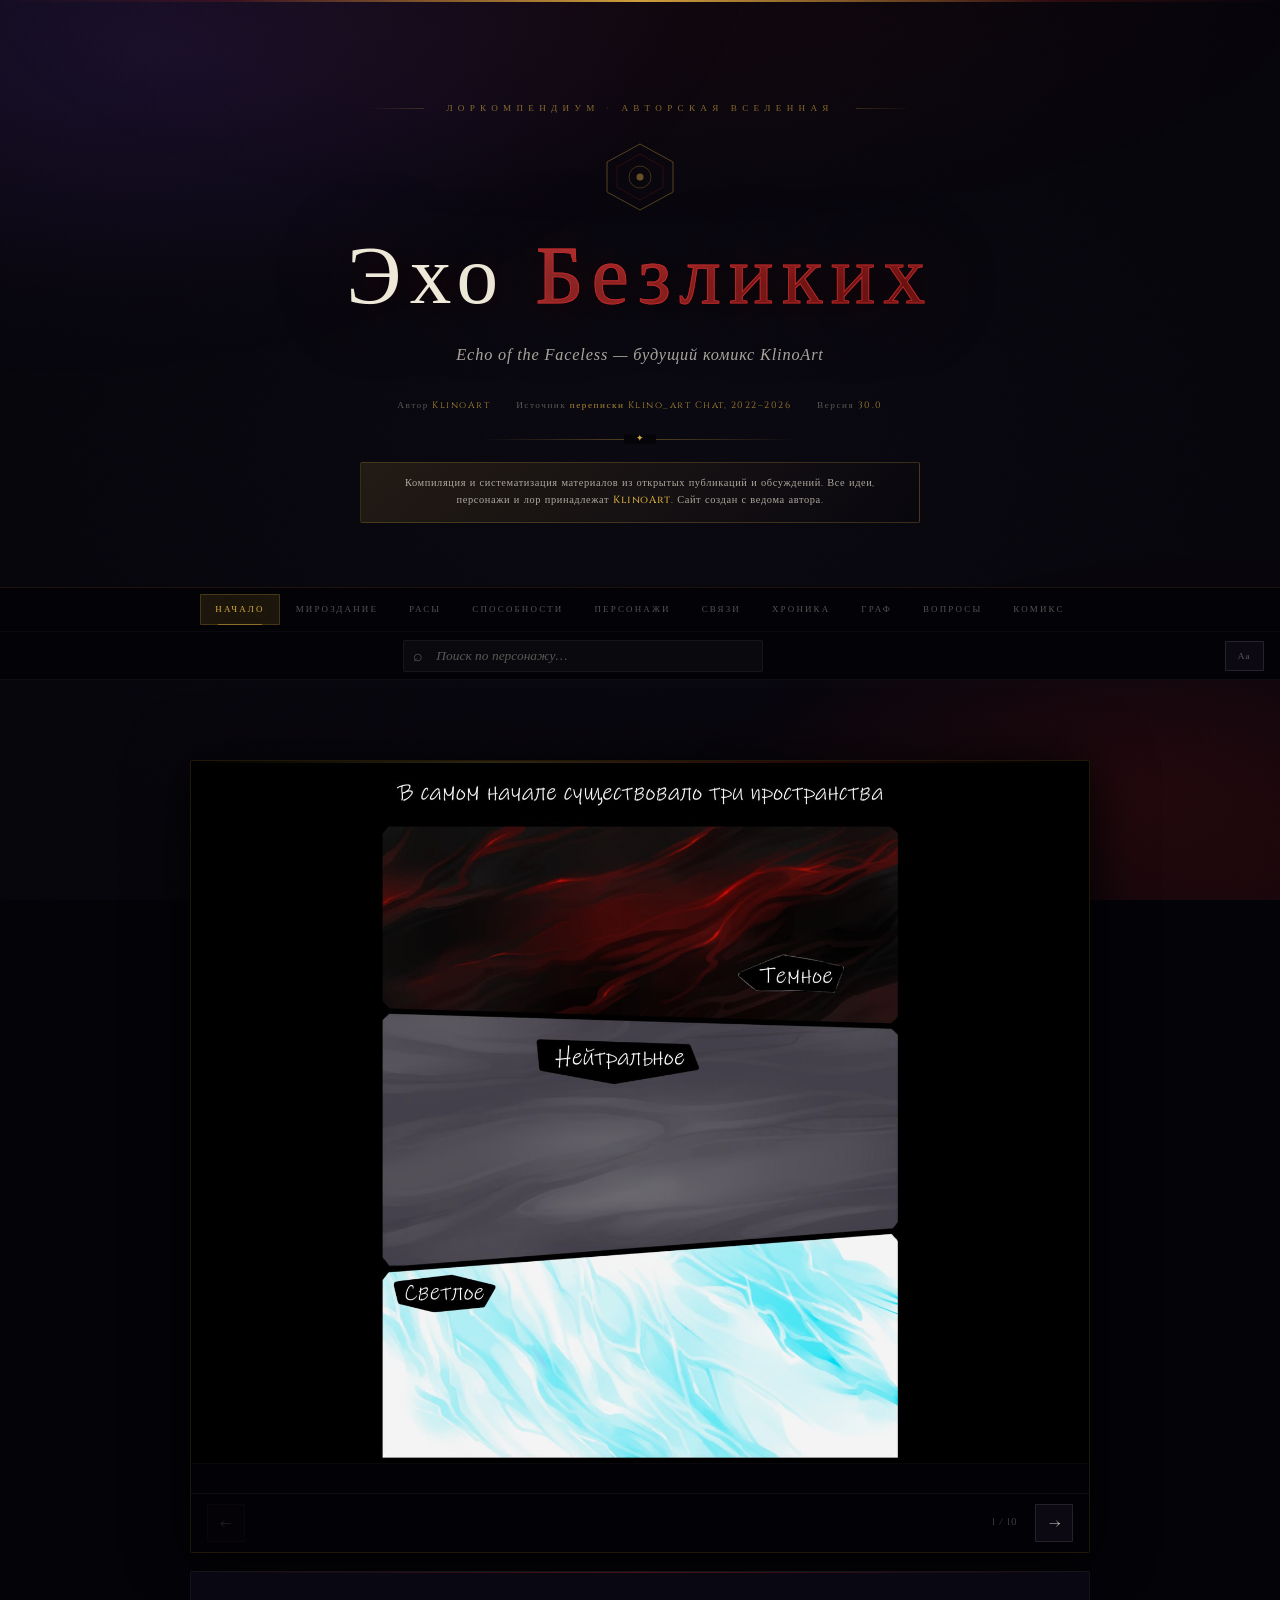
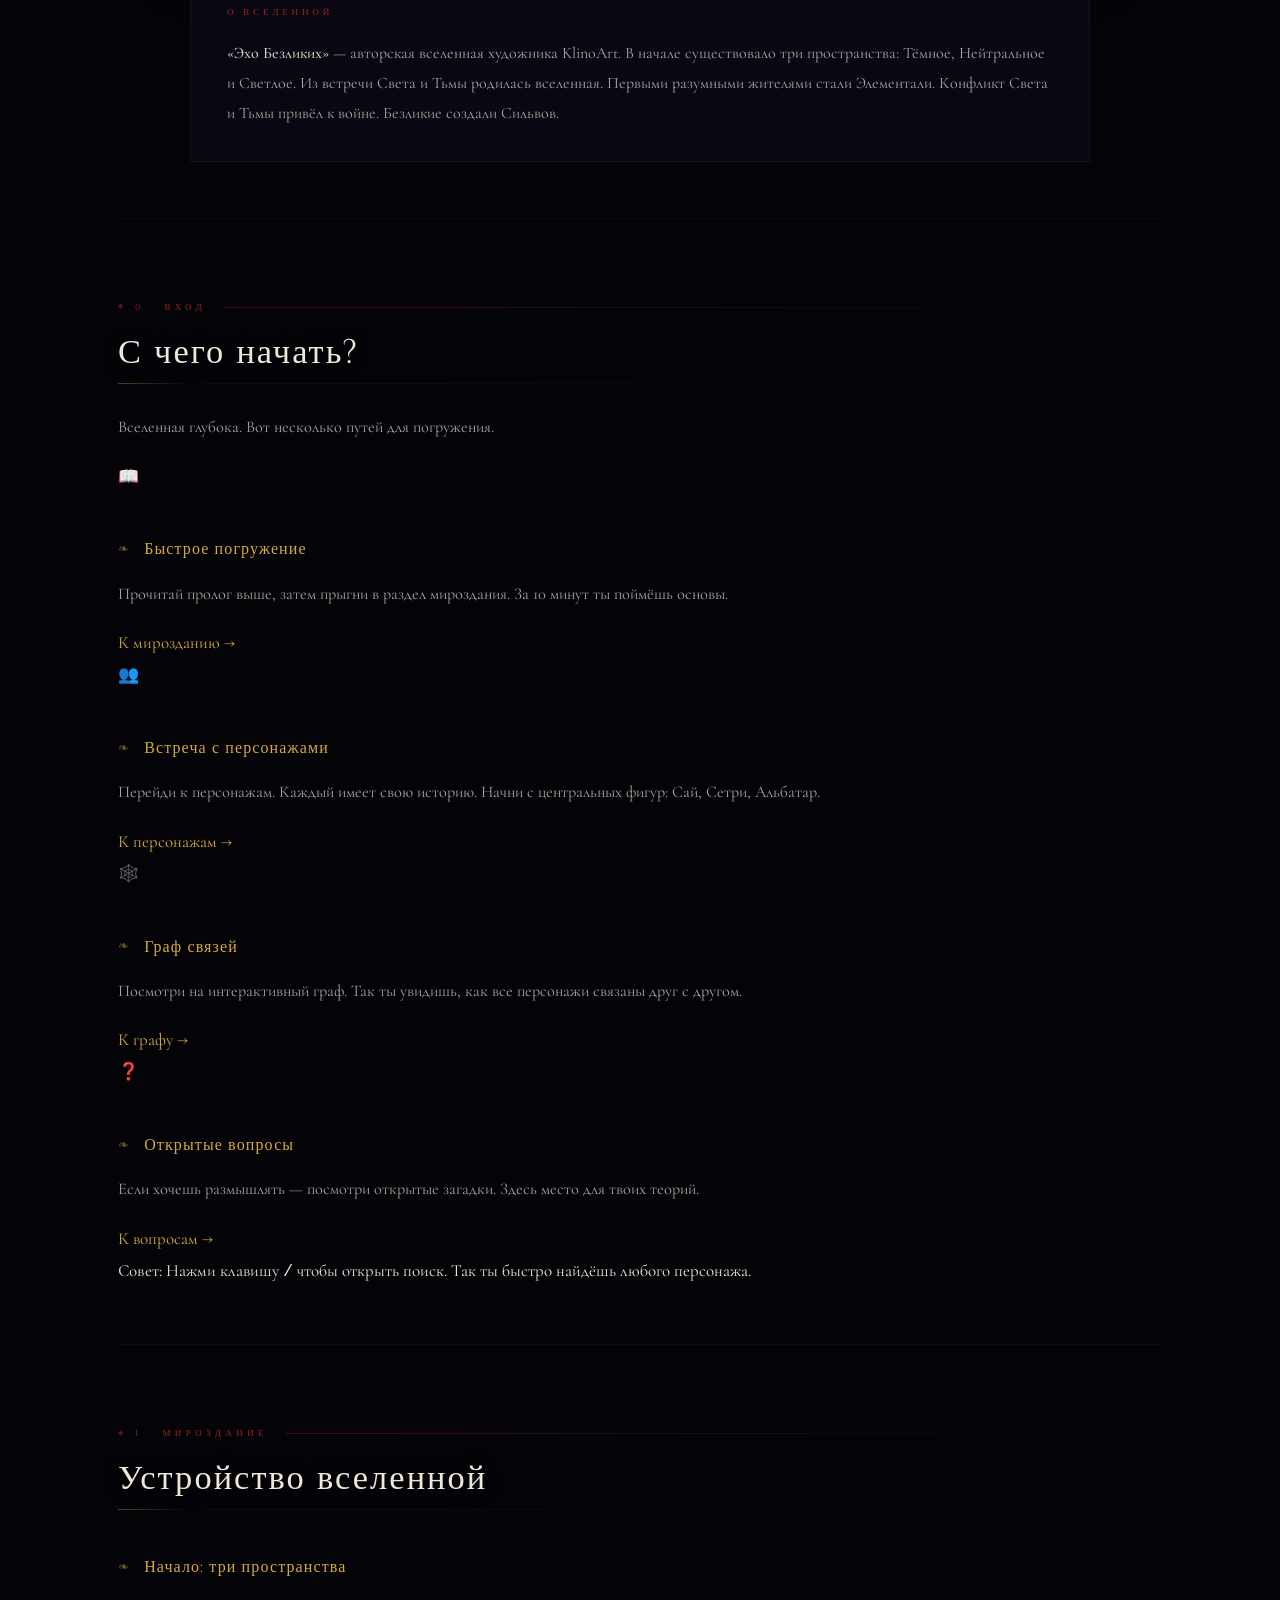
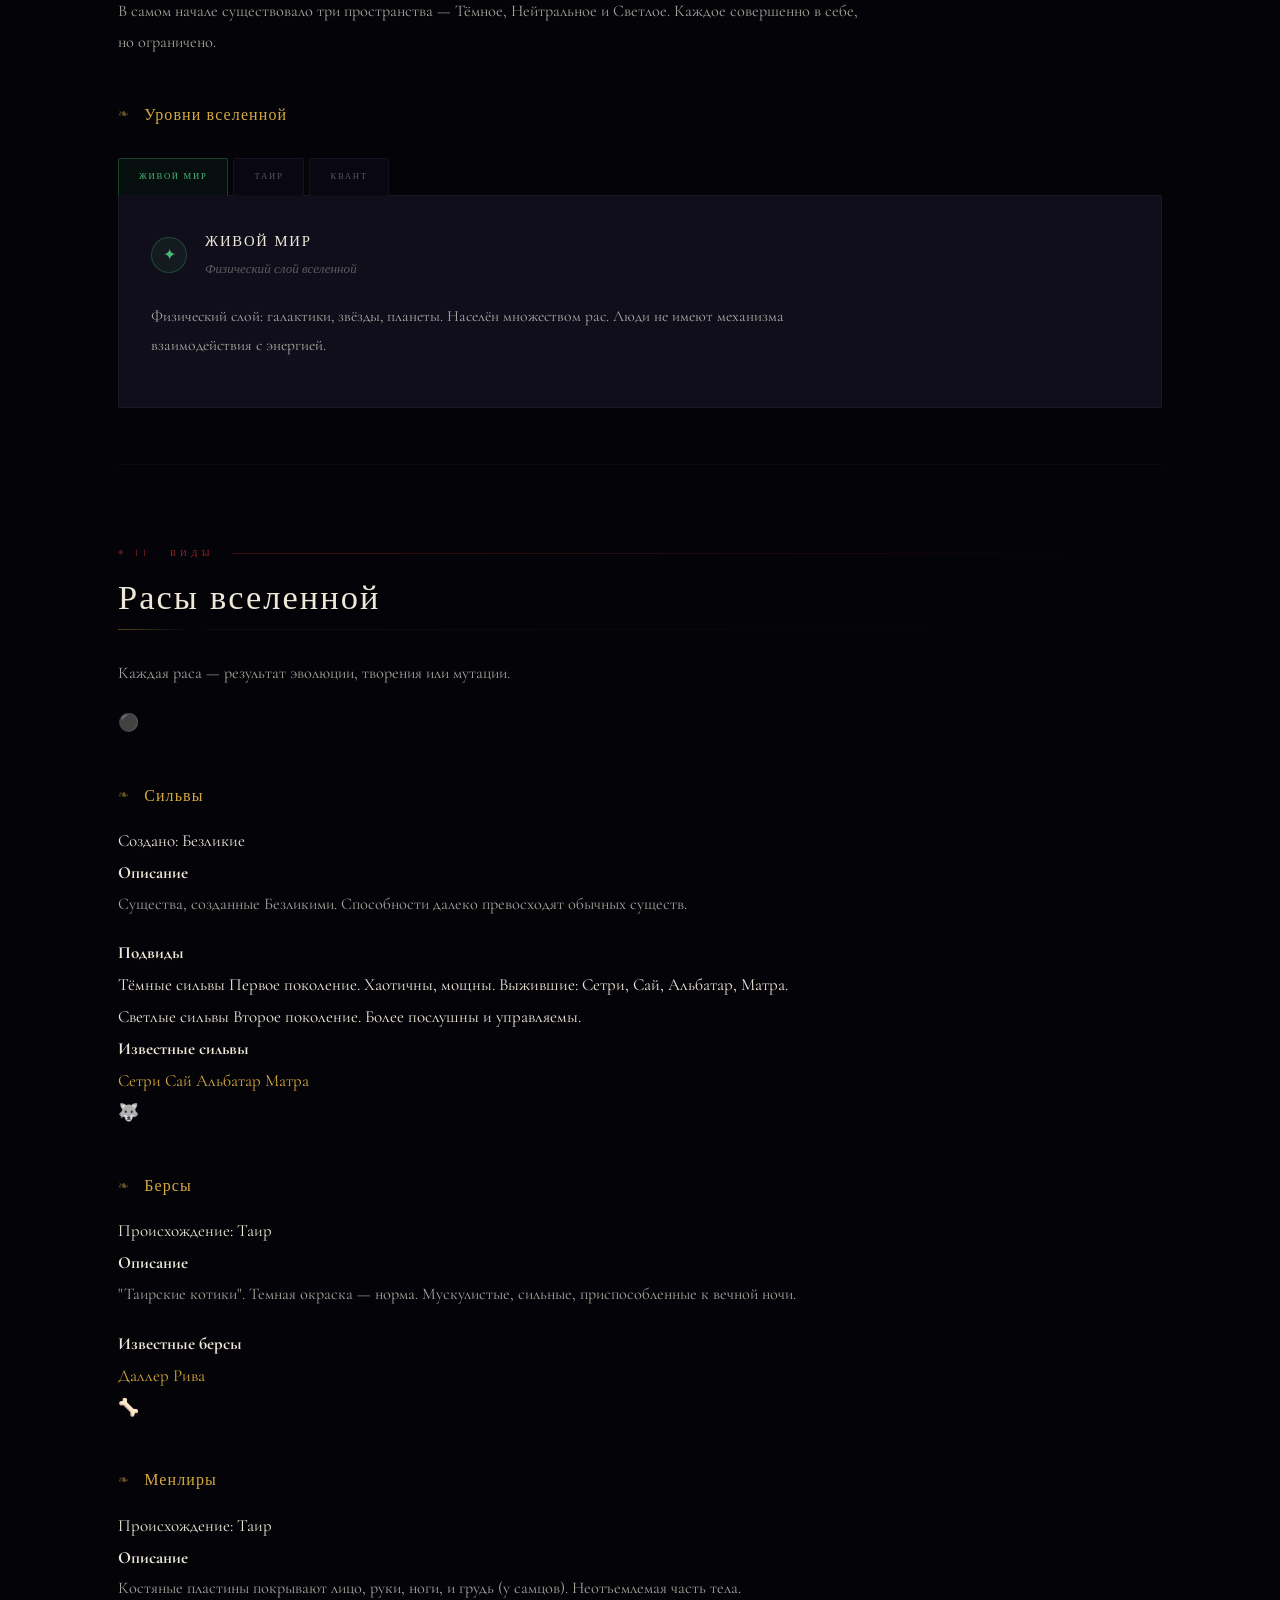
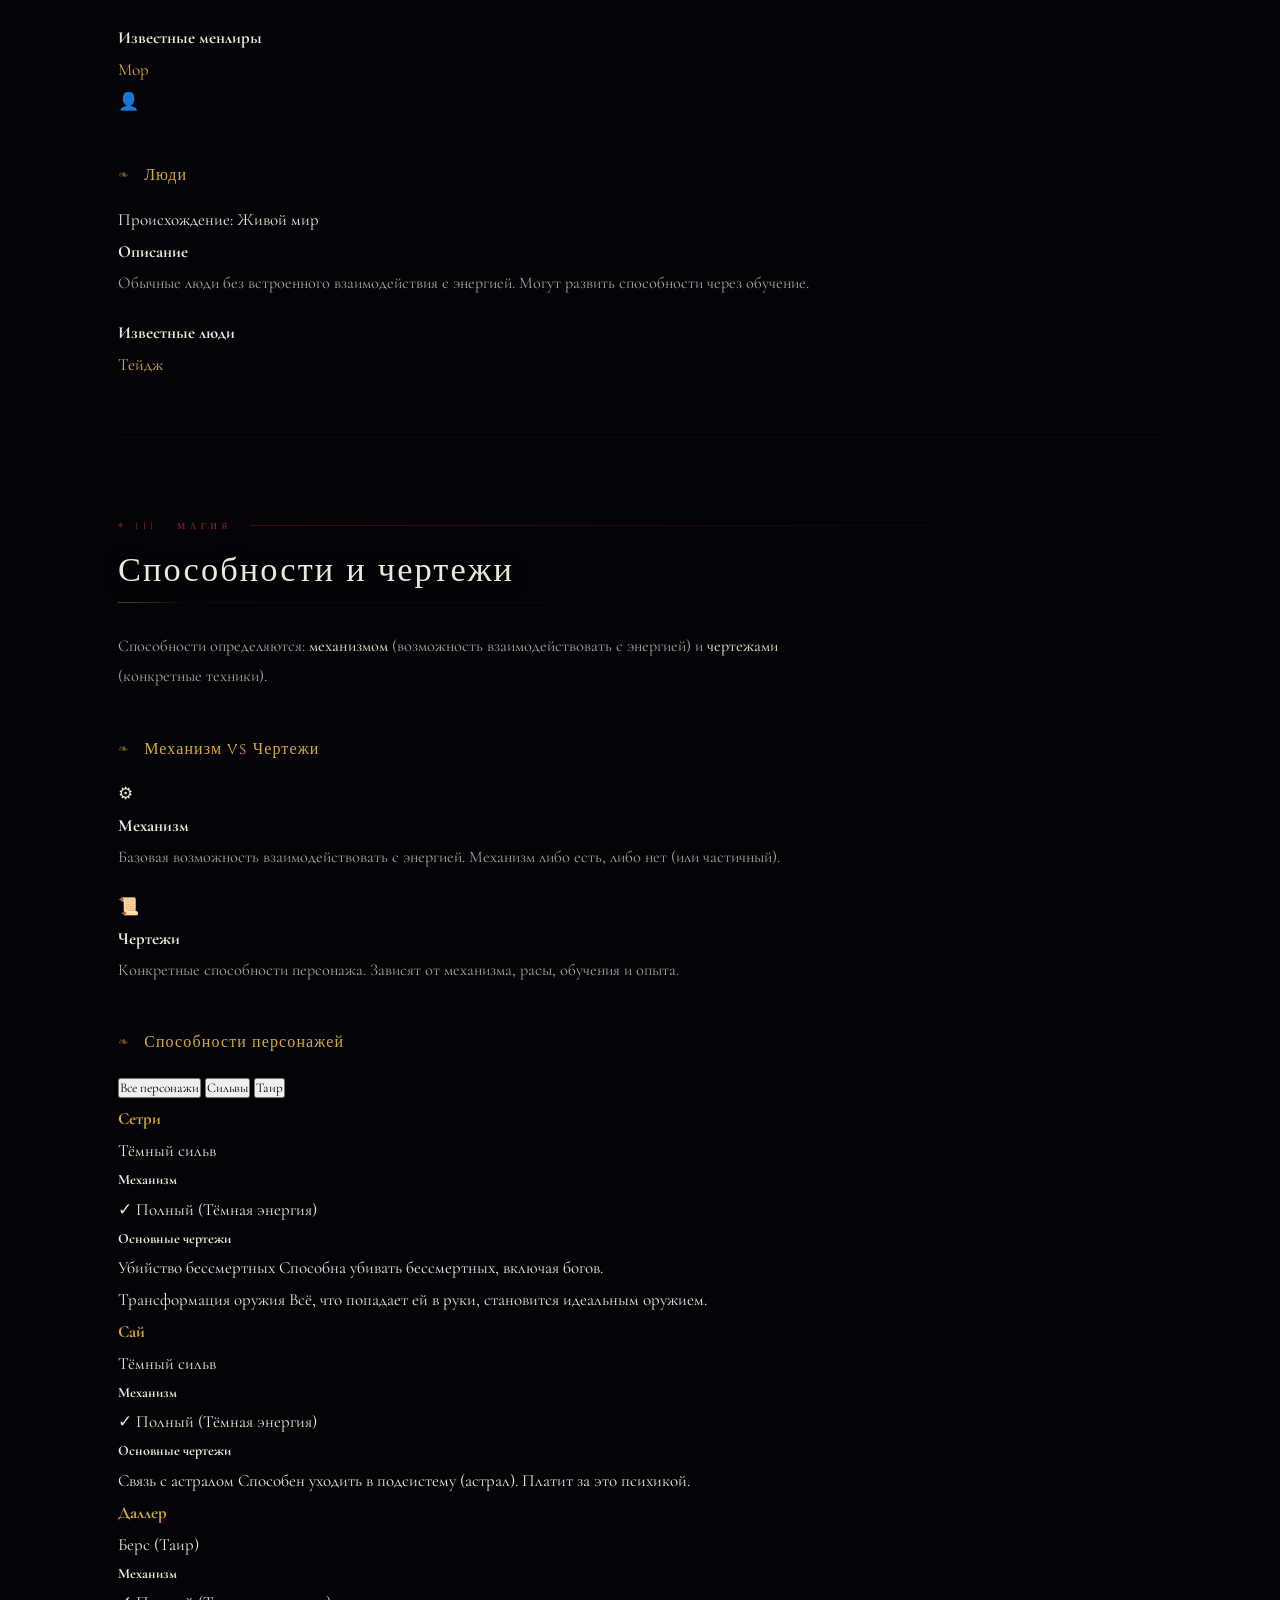
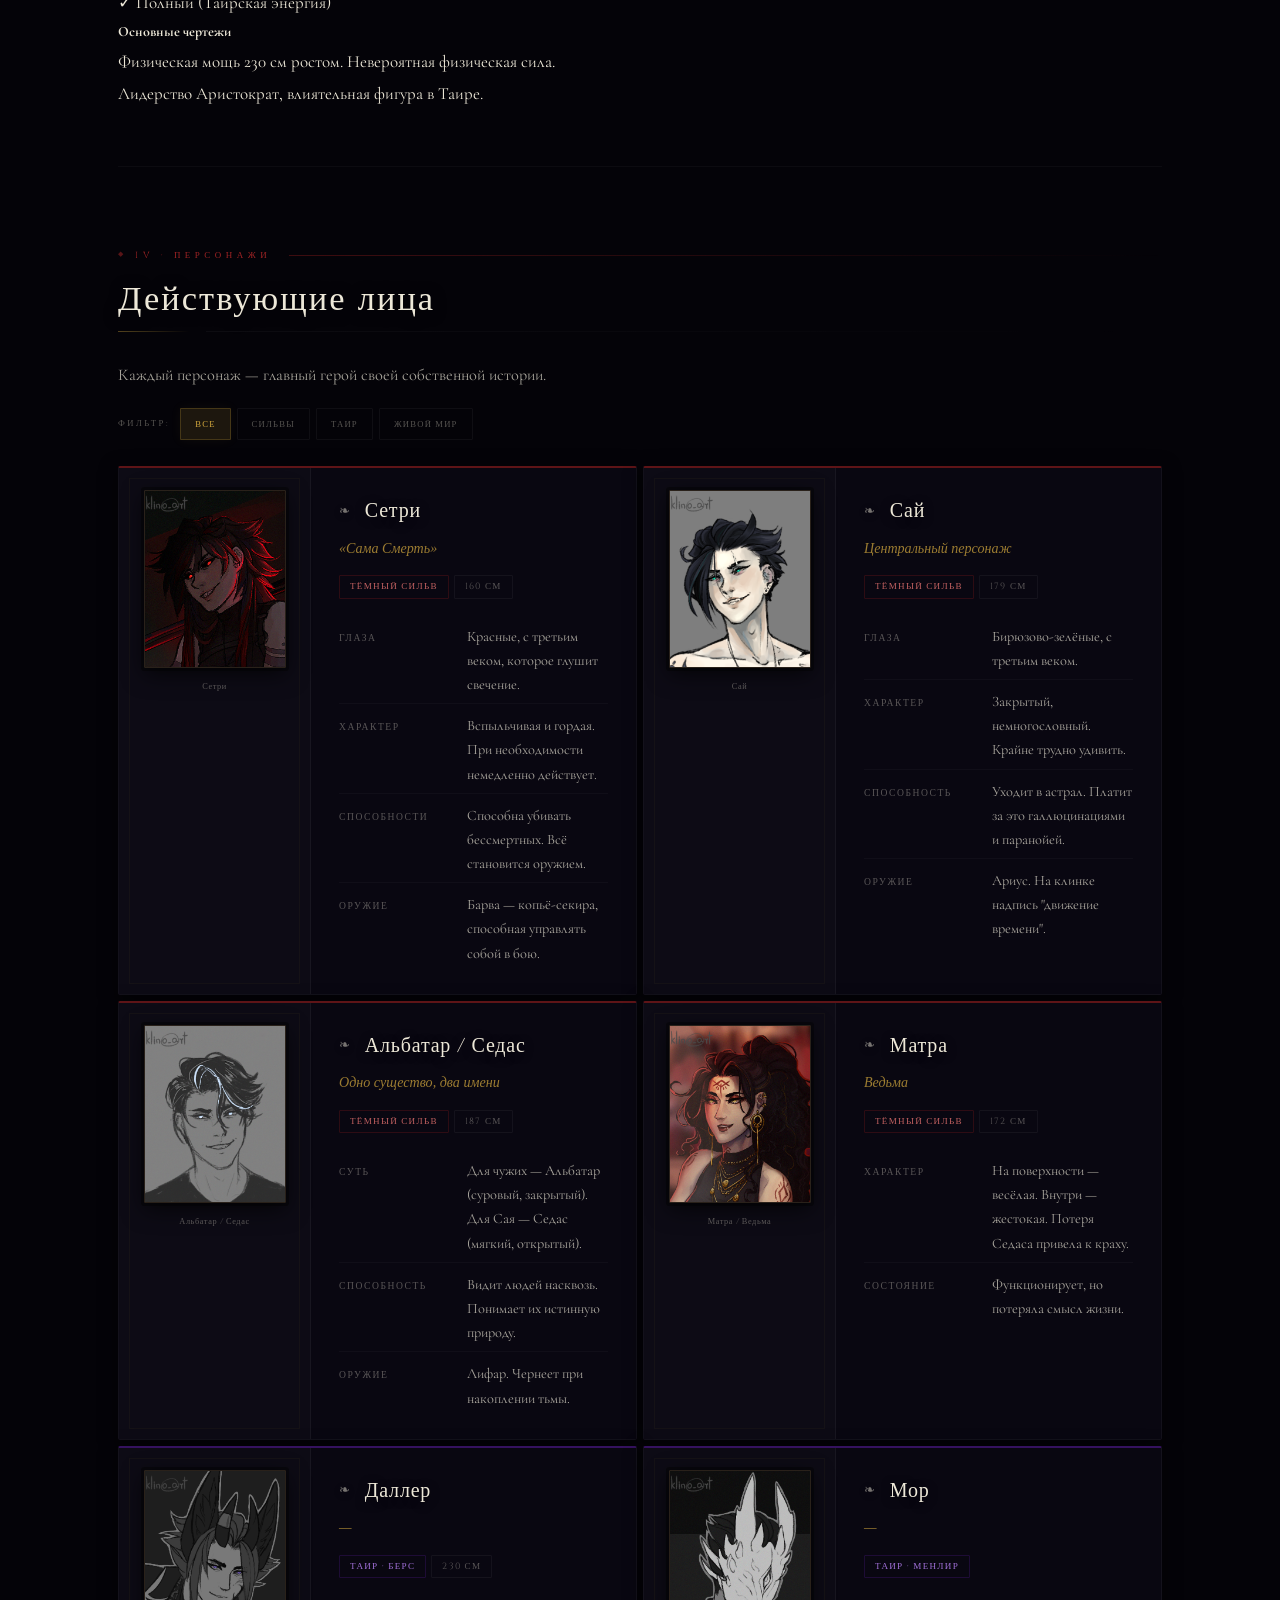
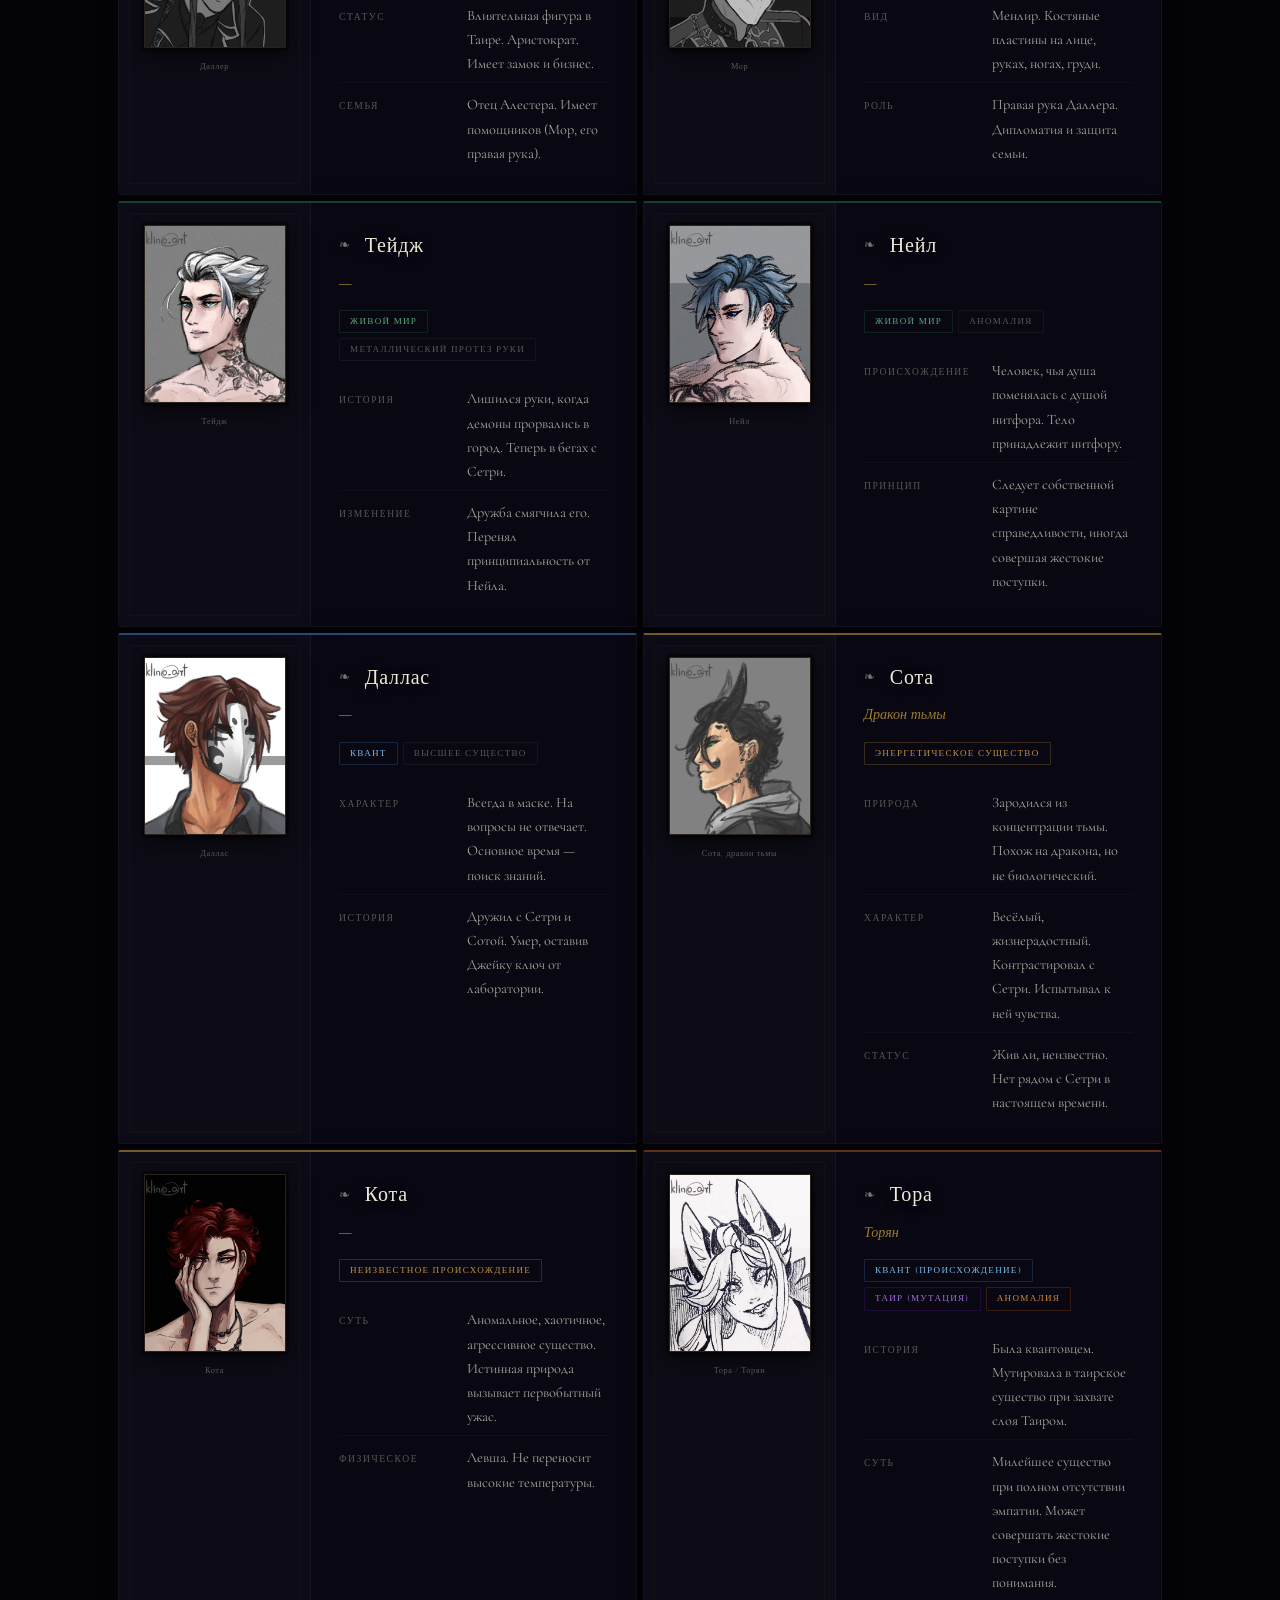
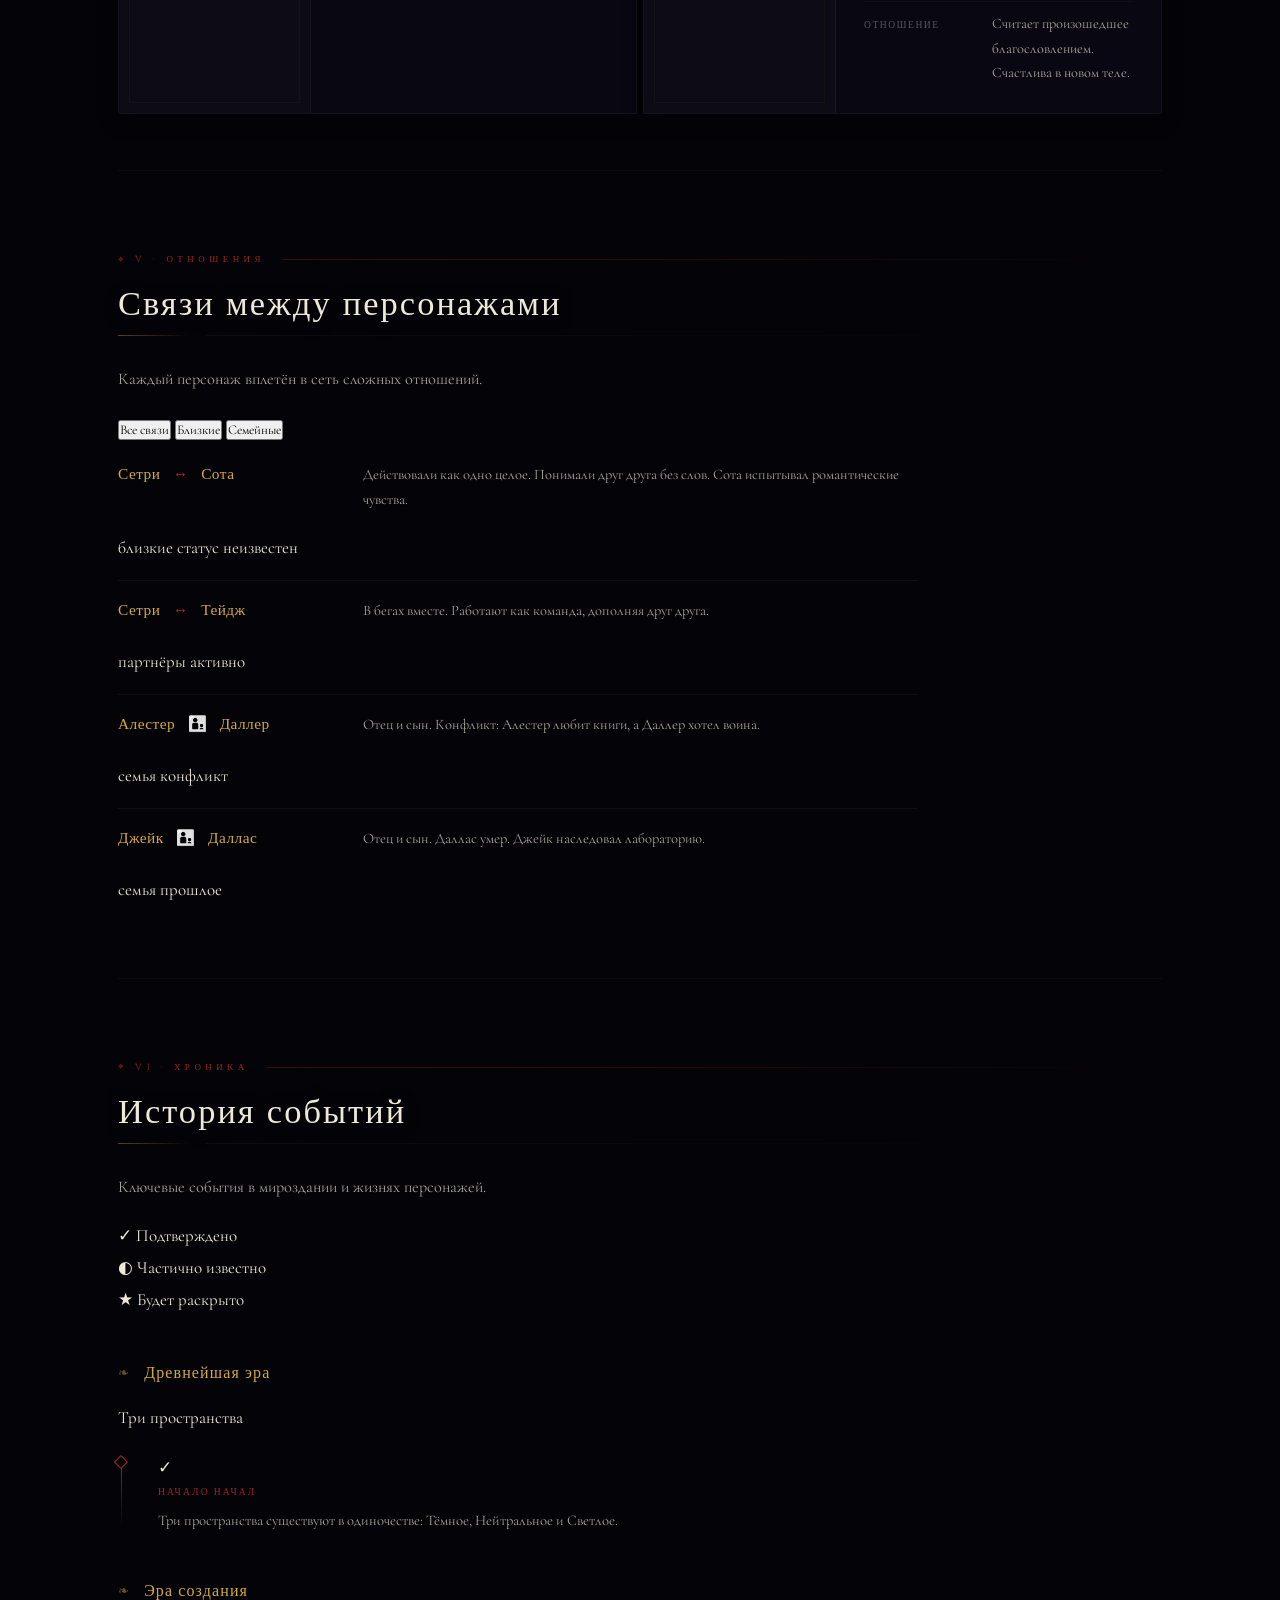
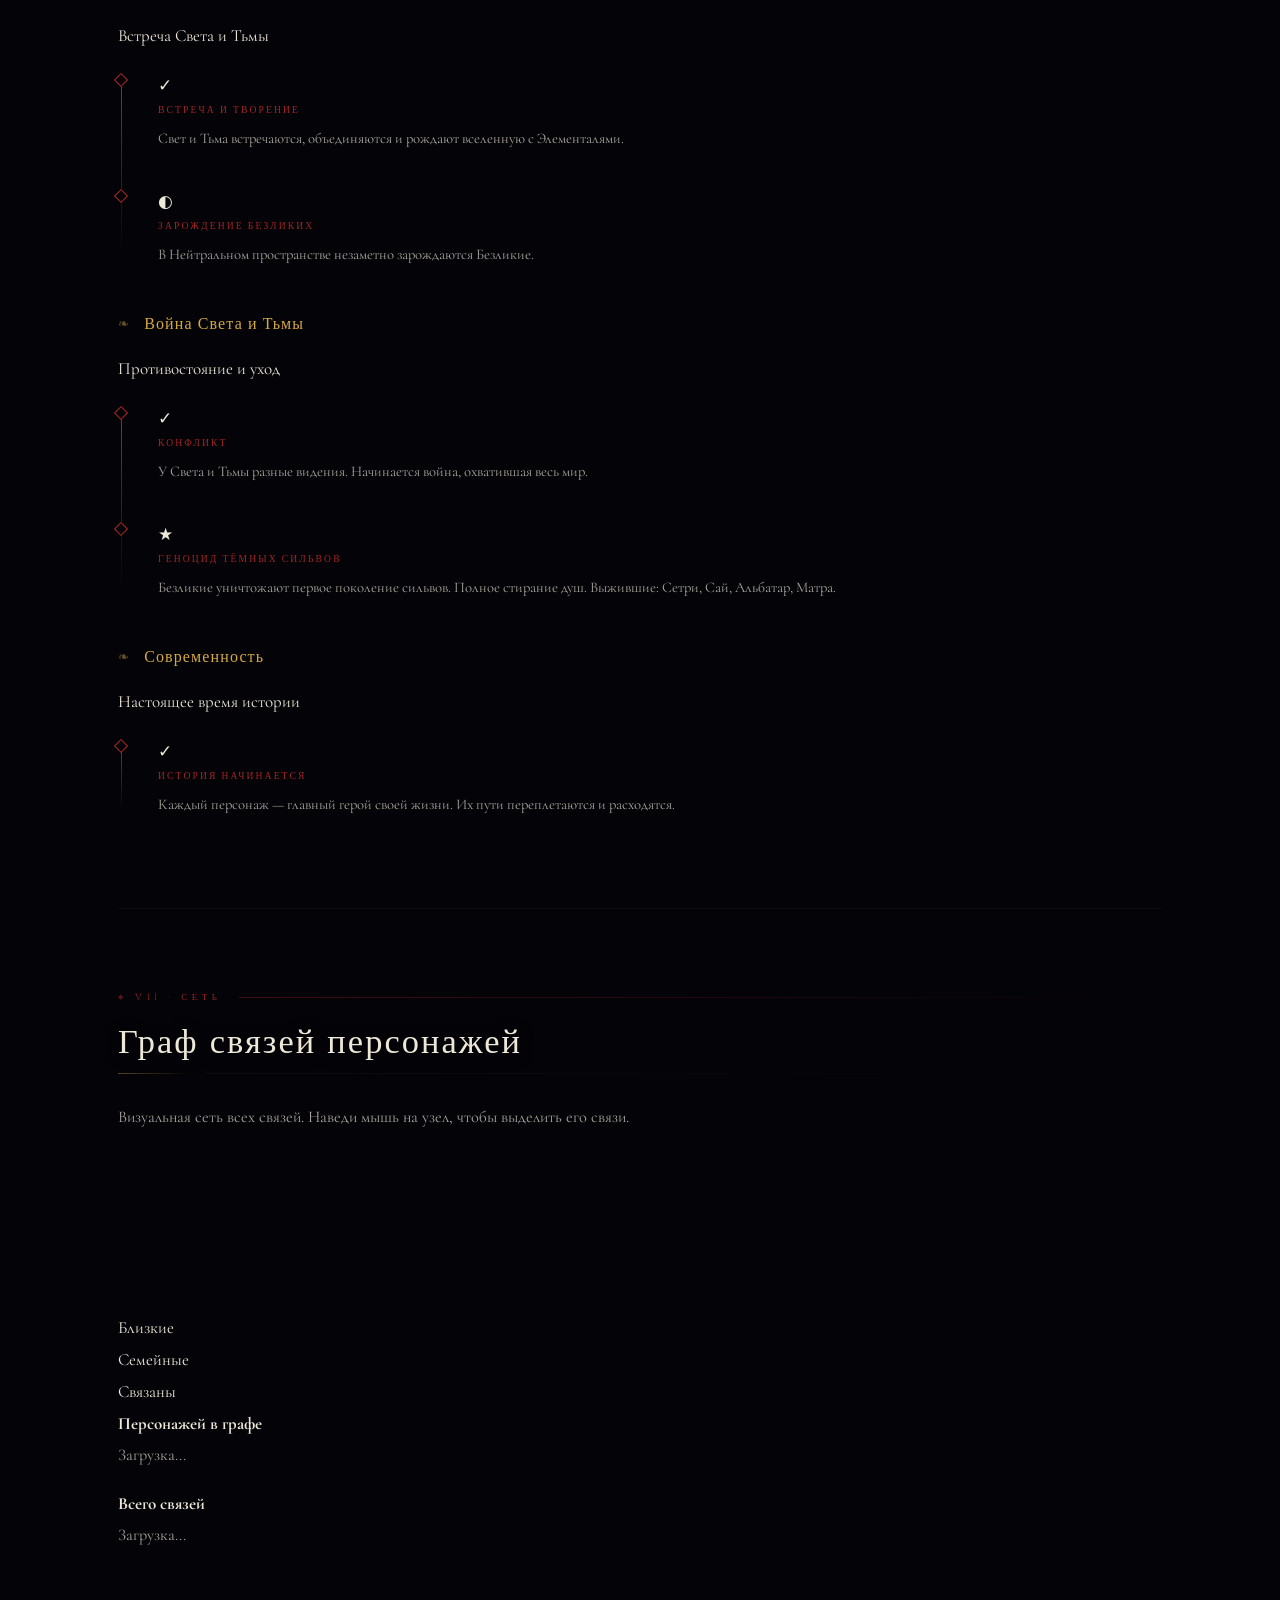
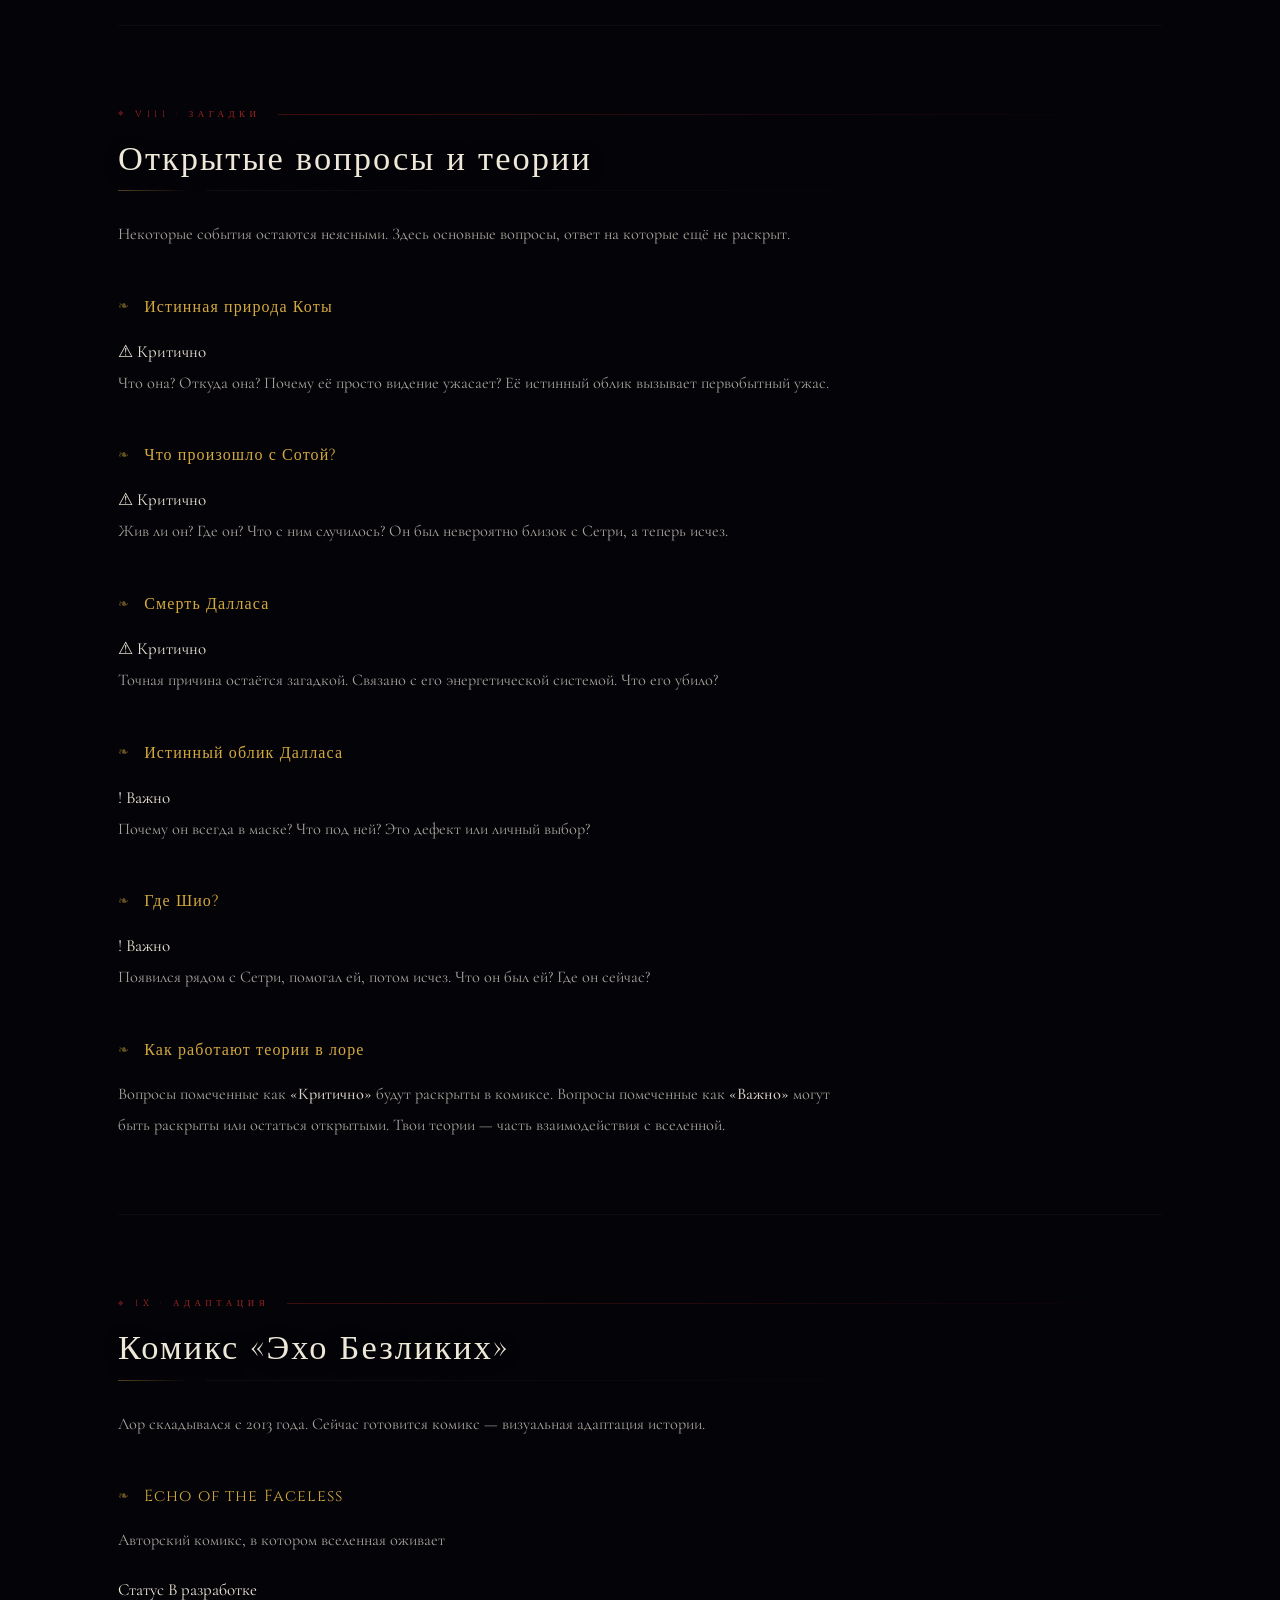
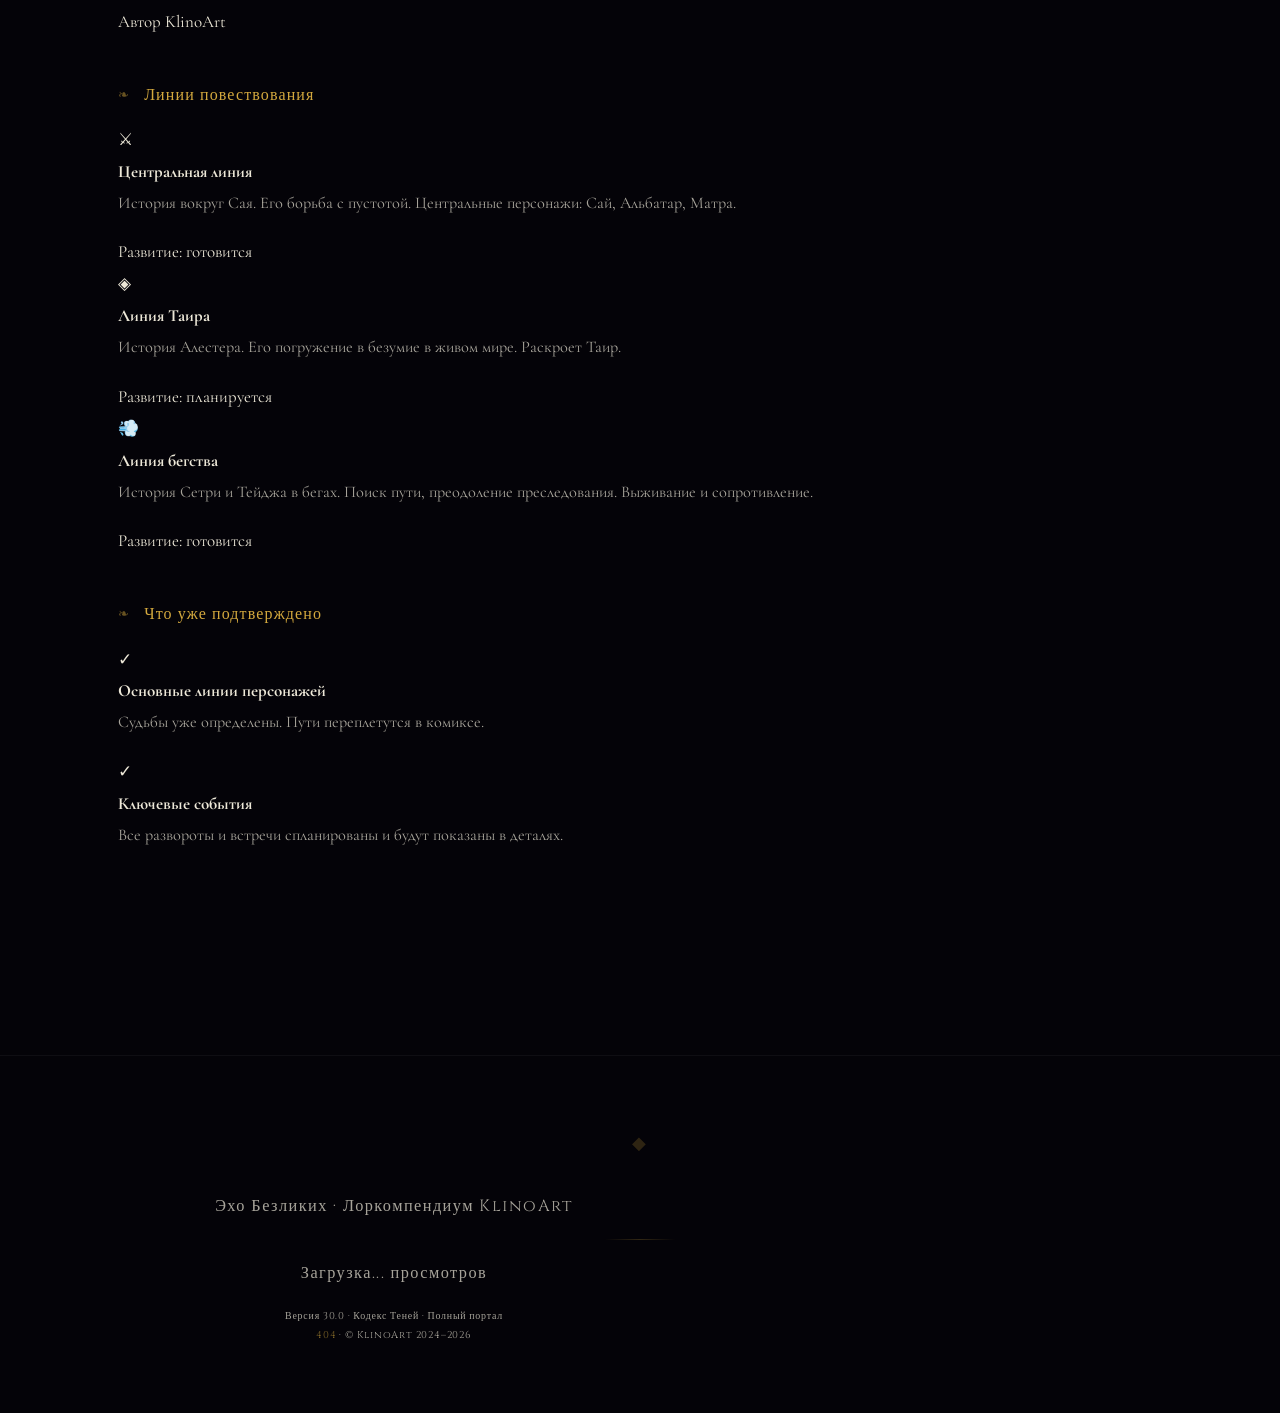
==== commit 32576a80: "Update index.html" ====
--- a/index.html
+++ b/index.html
@@ -3,7 +3,7 @@
   ╔══════════════════════════════════════════════════════════════╗
   ║  ЭХО БЕЗЛИКИХ — Лоркомпендиум                              ║
   ║  Авторская вселенная: KlinoArt                              ║
-  ║  Версия: 28.0 (Кодекс Теней — Редизайн)                    ║
+  ║  Версия: 30.0 (Кодекс Теней — Полный портал)               ║
   ╚══════════════════════════════════════════════════════════════╝
 -->
 <html lang="ru">
@@ -17,8 +17,8 @@
 <title>Эхо Безликих — Лоркомпендиум | KlinoArt</title>
 <link rel="preconnect" href="https://fonts.googleapis.com">
 <link rel="preconnect" href="https://fonts.gstatic.com" crossorigin>
-<link href="https://fonts.googleapis.com/css2?family=Cinzel:wght@400;500;600&family=Cinzel+Decorative:wght@400&family=IM+Fell+English:ital@0;1&family=Cormorant+Garamond:ital,wght@0,300;0,400;0,500;1,300;1,400&display=swap" rel="stylesheet">
-<link rel="icon" type="image/svg+xml" href="data:image/svg+xml,%3Csvg xmlns='http://www.w3.org/2000/svg' viewBox='0 0 32 32'%3E%3Crect width='32' height='32' fill='%23080610'/%3E%3Cpolygon points='16,3 29,10 29,22 16,29 3,22 3,10' fill='none' stroke='%238c1e1e' stroke-width='1.5'/%3E%3Cpolygon points='16,8 24,12.5 24,19.5 16,24 8,19.5 8,12.5' fill='%238c1e1e' opacity='0.35'/%3E%3Ccircle cx='16' cy='16' r='3' fill='%23c8a84e' opacity='0.9'/%3E%3C/svg%3E">
+<link href="https://fonts.googleapis.com/css2?family=Cinzel:wght@400;500;600&family=Cinzel+Decorative:wght@400&family=IM+Fell+English:ital@0;1&family=Cormorant+Garamond:ital,wght@0,300;0,400;0,500;1,3[...]" rel="stylesheet">
+<link rel="icon" type="image/svg+xml" href="data:image/svg+xml,%3Csvg xmlns='http://www.w3.org/2000/svg' viewBox='0 0 32 32'%3E%3Crect width='32' height='32' fill='%23080610'/%3E%3Cpolygon points='16,[...]" />
 <link rel="stylesheet" href="styles/styles.css">
 </head>
 <body>
@@ -29,9 +29,7 @@
 <canvas id="stars-canvas" aria-hidden="true"></canvas>
 <div id="scroll-progress" aria-hidden="true"></div>
 
-<!-- ════════════════════════════════════════
-     HEADER
-════════════════════════════════════════ -->
+<!-- HEADER -->
 <header>
   <div class="header-eyebrow">Лоркомпендиум · Авторская вселенная</div>
   <svg class="header-sigil" viewBox="0 0 72 72" fill="none" xmlns="http://www.w3.org/2000/svg" aria-hidden="true">
@@ -39,19 +37,13 @@
     <polygon points="36,13 59,26 59,46 36,59 13,46 13,26" stroke="#8c1c1c" stroke-width="0.9" fill="none" opacity="0.58"/>
     <circle cx="36" cy="36" r="11" stroke="#d4a93e" stroke-width="0.8" fill="none" opacity="0.62"/>
     <circle cx="36" cy="36" r="3.5" fill="#d4a93e" opacity="0.88"/>
-    <line x1="36" y1="13" x2="36" y2="24" stroke="#8c1c1c" stroke-width="0.7" opacity="0.52"/>
-    <line x1="36" y1="48" x2="36" y2="59" stroke="#8c1c1c" stroke-width="0.7" opacity="0.52"/>
-    <line x1="13" y1="26" x2="22.5" y2="31.5" stroke="#8c1c1c" stroke-width="0.7" opacity="0.52"/>
-    <line x1="49.5" y1="31.5" x2="59" y2="26" stroke="#8c1c1c" stroke-width="0.7" opacity="0.52"/>
-    <line x1="13" y1="46" x2="22.5" y2="40.5" stroke="#8c1c1c" stroke-width="0.7" opacity="0.52"/>
-    <line x1="49.5" y1="40.5" x2="59" y2="46" stroke="#8c1c1c" stroke-width="0.7" opacity="0.52"/>
   </svg>
   <h1>Эхо <em>Безликих</em></h1>
   <p class="header-subtitle">Echo of the Faceless — будущий комикс KlinoArt</p>
   <div class="header-meta">
     <div>Автор <span>KlinoArt</span></div>
     <div>Источник <span>переписки Klino_art Chat, 2022–2026</span></div>
-    <div>Версия <span>28.0</span></div>
+    <div>Версия <span>30.0</span></div>
   </div>
   <div class="header-rule"></div>
   <div class="authorship-notice">
@@ -61,49 +53,46 @@
   </div>
 </header>
 
-<!-- ════════════════════════════════════════
-     TOPBAR: NAV + SEARCH
-════════════════════════════════════════ -->
+<!-- TOPBAR -->
 <div class="topbar">
   <nav>
-    <a href="#prologue">Пролог</a>
+    <a href="#start">Начало</a>
     <a href="#world">Мироздание</a>
-    <a href="#silv">Сильвы</a>
+    <a href="#races">Расы</a>
+    <a href="#abilities">Способности</a>
     <a href="#characters">Персонажи</a>
     <a href="#relationships">Связи</a>
     <a href="#timeline">Хроника</a>
+    <a href="#graph">Граф</a>
+    <a href="#questions">Вопросы</a>
     <a href="#comic">Комикс</a>
-    <a href="#fandom">Сообщество</a>
   </nav>
   <div class="search-bar">
     <div class="search-input-wrap">
-      <input type="text" id="search-input" placeholder="Поиск по персонажу, тегу или описанию…" autocomplete="off" spellcheck="false" inputmode="search">
+      <input type="text" id="search-input" placeholder="Поиск по персонажу…" autocomplete="off" spellcheck="false" inputmode="search">
       <button id="search-clear" type="button" aria-label="Очистить поиск" title="Очистить">✕</button>
     </div>
     <div class="search-count" id="search-count"></div>
-    <button id="font-size-btn" type="button" title="Увеличить шрифт (Аа)" aria-label="Переключить размер шрифта">Аа</button>
+    <button id="font-size-btn" type="button" title="Увеличить шрифт" aria-label="Размер шрифта">Аа</button>
   </div>
 </div>
 
 <main>
 
-<!-- ════════════════════════════════════════
-     ПРОЛОГ
-════════════════════════════════════════ -->
+<!-- ПРОЛОГ -->
 <section id="prologue">
-
   <div class="prologue-slider-wrap">
     <div class="prologue-strip" id="ps-strip">
-      <div class="prologue-slide" data-caption="В самом начале существовало три пространства"><img src="images/prologue_01.jpg" alt="В самом начале существовало три пространства" loading="eager"></div>
-      <div class="prologue-slide" data-caption="В двух крайних была лишь плотная энергия"><img src="images/prologue_02.jpg" alt="В двух крайних была лишь плотная энергия" loading="lazy" decoding="async"></div>
-      <div class="prologue-slide" data-caption="Но, оставаясь совершенно одни, они были ограничены"><img src="images/prologue_03.jpg" alt="Но, оставаясь совершенно одни, они были ограничены" loading="lazy" decoding="async"></div>
-      <div class="prologue-slide" data-caption="Начиная творить уже вместе, они создали нечто новое"><img src="images/prologue_04.jpg" alt="Начиная творить уже вместе, они создали нечто новое" loading="lazy" decoding="async"></div>
-      <div class="prologue-slide" data-caption="Первыми разумными стали Элементали"><img src="images/prologue_05.jpg" alt="Первыми разумными стали Элементали" loading="lazy" decoding="async"></div>
-      <div class="prologue-slide" data-caption="А от них начали рождаться новые элементы"><img src="images/prologue_06.jpg" alt="А от них начали рождаться новые элементы" loading="lazy" decoding="async"></div>
-      <div class="prologue-slide" data-caption="Однако Свет и Тьма видели разное будущее"><img src="images/prologue_07.jpg" alt="Однако Свет и Тьма видели разное будущее" loading="lazy" decoding="async"></div>
-      <div class="prologue-slide" data-caption="Свет и Тьма покинули мир, но война ожесточилась"><img src="images/prologue_08.jpg" alt="Свет и Тьма покинули мир, но война ожесточилась" loading="lazy" decoding="async"></div>
-      <div class="prologue-slide" data-caption="В нейтральном пространстве зародились Безликие"><img src="images/prologue_09.jpg" alt="В нейтральном пространстве зародились Безликие" loading="lazy" decoding="async"></div>
-      <div class="prologue-slide" data-caption="Безликие сотворили Сильвов — инструмент контроля"><img src="images/prologue_10.jpg" alt="Безликие сотворили Сильвов — инструмент контроля" loading="lazy" decoding="async"></div>
+      <div class="prologue-slide" data-caption="В самом начале существовало три пространства"><img src="images/prologue_01.jpg" alt="Пролог 1" loading="lazy" decoding="async"></div>
+      <div class="prologue-slide" data-caption="В двух крайних была лишь плотная энергия"><img src="images/prologue_02.jpg" alt="Пролог 2" loading="lazy" decoding="async"></div>
+      <div class="prologue-slide" data-caption="Но, оставаясь совершенно одни, они были ограничены"><img src="images/prologue_03.jpg" alt="Пролог 3" loading="lazy" decoding="async"></div>
+      <div class="prologue-slide" data-caption="Начиная творить уже вместе, они создали нечто новое"><img src="images/prologue_04.jpg" alt="Пролог 4" loading="lazy" decoding="async"></div>
+      <div class="prologue-slide" data-caption="Первыми разумными стали Элементали"><img src="images/prologue_05.jpg" alt="Пролог 5" loading="lazy" decoding="async"></div>
+      <div class="prologue-slide" data-caption="А от них начали рождаться новые элементы"><img src="images/prologue_06.jpg" alt="Пролог 6" loading="lazy" decoding="async"></div>
+      <div class="prologue-slide" data-caption="Однако Свет и Тьма видели разное будущее"><img src="images/prologue_07.jpg" alt="Пролог 7" loading="lazy" decoding="async"></div>
+      <div class="prologue-slide" data-caption="Свет и Тьма покинули мир, но война ожесточилась"><img src="images/prologue_08.jpg" alt="Пролог 8" loading="lazy" decoding="async"></div>
+      <div class="prologue-slide" data-caption="В нейтральном пространстве зародились Безликие"><img src="images/prologue_09.jpg" alt="Пролог 9" loading="lazy" decoding="async"></div>
+      <div class="prologue-slide" data-caption="Безликие сотворили Сильвов — инструмент контроля"><img src="images/prologue_10.jpg" alt="Пролог 10" loading="lazy" decoding="async"></div>
     </div>
     <div class="ps-caption" id="ps-caption"></div>
     <div class="prologue-slider-controls">
@@ -117,46 +106,71 @@
   <div class="prologue-card" style="margin-top:18px;">
     <div class="prologue-title">О вселенной</div>
     <div class="prologue-text">
-      <strong>«Эхо Безликих»</strong> — авторская вселенная и будущий комикс художника KlinoArt,
-      складывавшаяся с 2013–2014 года. В начале существовало три пространства: Тёмное, Нейтральное и Светлое.
-      Из встречи двух сущностей — Света и Тьмы — родилась вселенная, первыми разумными жителями которой
-      стали <strong>Элементали</strong>. Конфликт Света и Тьмы привёл к войне, которую попытались
-      остановить <strong>Безликие</strong>, создав <strong>Сильвов</strong>.<br><br>
-      Центральная история строится вокруг <strong>Сая</strong>. Но каждый персонаж этого мира —
-      главный герой собственной жизни.
-    </div>
-  </div>
-
+      <strong>«Эхо Безликих»</strong> — авторская вселенная художника KlinoArt. В начале существовало три пространства: Тёмное, Нейтральное и Светлое. Из встречи Света и Тьмы родилась вселенная. Первыми разумными жителями стали Элементали. Конфликт Света и Тьмы привёл к войне. Безликие создали Сильвов.
+    </div>
+  </div>
 </section>
 
-<!-- ════════════════════════════════════════
-     МИРОЗДАНИЕ
-════════════════════════════════════════ -->
+<!-- СТАРТОВОЕ РУКОВОДСТВО -->
+<section id="start" class="reveal">
+  <div class="section-tag">0 · Вход</div>
+  <h2>С чего начать?</h2>
+  <div class="h2-rule"></div>
+
+  <p>Вселенная глубока. Вот несколько путей для погружения.</p>
+
+  <div class="quickstart-grid">
+    <div class="quickstart-card">
+      <div class="quickstart-icon">📖</div>
+      <h3 class="quickstart-title">Быстрое погружение</h3>
+      <p class="quickstart-desc">Прочитай пролог выше, затем прыгни в раздел мироздания. За 10 минут ты поймёшь основы.</p>
+      <a href="#world" class="quickstart-link">К мирозданию →</a>
+    </div>
+
+    <div class="quickstart-card">
+      <div class="quickstart-icon">👥</div>
+      <h3 class="quickstart-title">Встреча с персонажами</h3>
+      <p class="quickstart-desc">Перейди к персонажам. Каждый имеет свою историю. Начни с центральных фигур: Сай, Сетри, Альбатар.</p>
+      <a href="#characters" class="quickstart-link">К персонажам →</a>
+    </div>
+
+    <div class="quickstart-card">
+      <div class="quickstart-icon">🕸️</div>
+      <h3 class="quickstart-title">Граф связей</h3>
+      <p class="quickstart-desc">Посмотри на интерактивный граф. Так ты увидишь, как все персонажи связаны друг с другом.</p>
+      <a href="#graph" class="quickstart-link">К графу →</a>
+    </div>
+
+    <div class="quickstart-card">
+      <div class="quickstart-icon">❓</div>
+      <h3 class="quickstart-title">Открытые вопросы</h3>
+      <p class="quickstart-desc">Если хочешь размышлять — посмотри открытые загадки. Здесь место для твоих теорий.</p>
+      <a href="#questions" class="quickstart-link">К вопросам →</a>
+    </div>
+  </div>
+
+  <div class="quickstart-note">
+    <strong>Совет:</strong> Нажми клавишу <kbd>/</kbd> чтобы открыть поиск. Так ты быстро найдёшь любого персонажа.
+  </div>
+</section>
+
+<!-- МИРОЗДАНИЕ -->
 <section id="world" class="reveal">
   <div class="section-tag">I · Мироздание</div>
   <h2>Устройство вселенной</h2>
   <div class="h2-rule"></div>
 
   <h3>Начало: три пространства</h3>
-  <p>В самом начале существовало три пространства — <strong>Тёмное</strong>, <strong>Нейтральное</strong> и <strong>Светлое</strong>. В двух крайних (Тёмном и Светлом) изначально существовала лишь плотная энергия, пока однажды она не начала осознавать себя. С этого момента и Свет, и Тьма обрели волю к действию: оба стремились изучать окружающее и творить новое.</p>
-  <p>Однажды они случайно столкнулись в Нейтральном пространстве и решили объединить усилия. Это дало рывок в созидании: то, что они могли делать по отдельности, было лишь малой долей возможного при совместном творении.</p>
-  <p>Тем не менее, у каждого осталось собственное видение того, каким должен быть мир. Разногласия накапливались. В итоге Свет и Тьма покинули созданную ими вселенную, оставив её на произвол судьбы. Война между их приверженцами продолжилась — и начала угрожать самой ткани реальности.</p>
+  <p>В самом начале существовало три пространства — Тёмное, Нейтральное и Светлое. Каждое совершенно в себе, но ограничено.</p>
 
   <h3>Уровни вселенной</h3>
-
   <div class="universe-tabs-wrap">
     <div class="universe-tabs" role="tablist">
-      <button class="utab-btn active" data-tab="living"    role="tab" aria-selected="true"  aria-controls="upanel-living">Живой мир</button>
-      <button class="utab-btn"        data-tab="thair"     role="tab" aria-selected="false" aria-controls="upanel-thair">Таир</button>
-      <button class="utab-btn"        data-tab="kvant"     role="tab" aria-selected="false" aria-controls="upanel-kvant">Квант</button>
-      <button class="utab-btn"        data-tab="universe"  role="tab" aria-selected="false" aria-controls="upanel-universe">Вселенная · Прошлое</button>
-      <button class="utab-btn"        data-tab="afterlife" role="tab" aria-selected="false" aria-controls="upanel-afterlife">Загробные системы</button>
-      <button class="utab-btn"        data-tab="astral"    role="tab" aria-selected="false" aria-controls="upanel-astral">Астрал</button>
-    </div>
-
+      <button class="utab-btn active" data-tab="living" role="tab" aria-selected="true" aria-controls="upanel-living">Живой мир</button>
+      <button class="utab-btn" data-tab="thair" role="tab" aria-selected="false" aria-controls="upanel-thair">Таир</button>
+      <button class="utab-btn" data-tab="kvant" role="tab" aria-selected="false" aria-controls="upanel-kvant">Квант</button>
+    </div>
     <div class="universe-panels">
-
-      <!-- ── ЖИВОЙ МИР ── -->
       <div class="upanel active" id="upanel-living" role="tabpanel">
         <div class="upanel-header">
           <div class="upanel-icon upanel-icon--living">✦</div>
@@ -165,362 +179,321 @@
             <div class="upanel-subtitle">Физический слой вселенной</div>
           </div>
         </div>
-        <div class="upanel-divider"></div>
-
-        <p>Физический слой вселенной: галактики, звёзды и планеты — как обитаемые, так и нет. Именно на обитаемых планетах разворачиваются события истории. Уровень развития миров может сильно различаться — от средневековья и промышленной эпохи до высоких технологий: байки, силовые поля, чипы слежки, протезы. Разные эпохи способны сосуществовать в пределах одного мира: где-то города выходят в космос, а в нескольких сотнях километров — примитивные поселения.</p>
-
-        <h3>Расы живого мира</h3>
-        <p>Живой мир населён множеством рас. Одна из задокументированных — <strong>нитфоры</strong>: существа с огромным запасом энергии, но без навыков её боевого применения. Их мир лояльный: у нитфоров никогда не было естественных хищников, и само понятие защиты от угрозы чуждо их природе. Из-за этого другие расы начали их отлавливать и продавать. Нитфоры способны видеть потоки энергий — это особенность их восприятия, недоступная большинству других рас.</p>
-        <p>Обычные люди — ещё одна раса живого мира. У них нет механизма взаимодействия с энергией, некоторые способны её лишь чувствовать или видеть. Несмотря на это, в живом мире они строят города с силовыми полями, развивают технологии и участвуют в событиях наравне с существами, обладающими способностями.</p>
-
-        <h3>Аномалии и влияние Таира</h3>
-        <p>Когда Таир перемещается в пространстве и проходит рядом с живым миром, его аномалии способны пересекать границу между системами. Если маршруты совпадают в одной точке пространства, пространственные слои накладываются друг на друга — и тогда возможны эффекты, включая обмен душами между параллельными существами. Именно так произошло с Нейлом: в точке совпадения слоёв он и его двойник-нитфор поменялись душами.</p>
-        <p>Кроме того, Таир способен выпускать демонов в живой мир через разломы, которые создают особые виды таирских существ. Прорывы демонов — задокументированное явление: в один из таких прорывов в город ворвались демоны, из-за чего пострадал Тейдж.</p>
-
-        <h3>Технологии и быт</h3>
-        <p>В мирах с развитыми технологиями существуют силовые поля, защищающие города, металлические протезы, чипы слежки, способные блокировать способности существа. Эти технологии взаимодействуют с магическим уровнем реальности: чип слежки, например, заблокировал способности Сетри и Тейджа — двух существ с принципиально разной природой сил.</p>
-      </div>
-
-      <!-- ── ТАИР ── -->
+        <p>Физический слой: галактики, звёзды, планеты. Населён множеством рас. Люди не имеют механизма взаимодействия с энергией.</p>
+      </div>
       <div class="upanel" id="upanel-thair" role="tabpanel">
         <div class="upanel-header">
           <div class="upanel-icon upanel-icon--thair">◈</div>
           <div>
             <div class="upanel-title">Таир</div>
-            <div class="upanel-subtitle">Тёмное подпространство · призрачный уровень</div>
-          </div>
-        </div>
-        <div class="upanel-divider"></div>
-
-        <blockquote class="lore-quote">
-          Таир — это тёмное подпространство, находящееся на призрачном уровне, где обитают свои разумные существа, монстры и лютейшие аномалии. Это место не является ни загробным миром, ни адом. Это своя отдельная, независимая система. Ходят легенды, что в его ядре находится разлом, который ведёт к самой Тьме.
-          <cite>— KlinoArt, июль 2025</cite>
-        </blockquote>
-
-        <h3>Основное устройство</h3>
-        <p>Таир постоянно перемещается в пространстве — как и Квант. Когда он проходит через живой мир или рядом с ним, некоторые его существа могут выходить наружу через разломы, создаваемые особыми видами. Цветовая гамма — чёрно-красная. В большинстве мест — вечная ночь. В ядре системы находится легендарный разлом, предположительно ведущий к самой Тьме как первоисточнику. Таир переполнен аномалиями: их настолько много, что они перетекают в живой мир при пространственном совпадении систем.</p>
-
-        <h3>Природа обитателей: «живой-мёртвый»</h3>
-        <p>Для таирских существ тело и душа составляют единое целое, без привычного разделения на слои — это не свойство отдельной расы, а общий принцип существования всех обитателей Таира. Из этого следует важное: таирские существа одновременно живые и мёртвые. Берсы, например, быстро регенерируют, но при этом ощущают боль — оба свойства действуют одновременно. Истинный облик некоторых берсов — скелетный.</p>
-
-        <h3>Рога</h3>
-        <p>Рога есть у всех таирских существ без исключения. Это не украшение и не признак вида — отдельный функциональный орган, нивелирующий влияние постоянных аномалий Таира на сознание. Без рогов выживание внутри системы было бы крайне затруднено.</p>
-
-        <h3>Социальная структура</h3>
-        <p>Таир — жёсткий мир, в котором выживание требует конкретных навыков. В нём существует аристократия: например, Даллер — влиятельная фигура с замком и винным бизнесом, вокруг которого выстроена чёткая иерархия из доверенных лиц. Выживание в Таире — практический навык, а не привилегия происхождения: Даллер конфликтовал с сыном Алестером именно потому, что тот предпочитал книги боевой подготовке, необходимой для жизни в этой системе. Сенсорная среда Таира — вечная ночь и чёрно-красная гамма — настолько специфична, что при переходе в живой мир таирские существа испытывают острый сенсорный шок: яркие цвета, непривычные звуки и пространство буквально дестабилизируют психику.</p>
-
-        <h3>Берсы</h3>
-        <p>Одна из рас Таира, которую автор называет «таирскими котиками». Тёмная окраска — норма и необходимость: белый берс в условиях Таира — верная гибель, поскольку это делает его абсолютно заметным в среде вечной ночи. Задокументированные берсы: <strong>Даллер</strong> (230 см, аристократ, отец троих детей), <strong>Рива</strong> (быстрая регенерация, скелетный истинный облик), <strong>Тора</strong> (единственный белый берс — мутировавший квантовец). Алестер — полукровка берс-дракон.</p>
-
-        <h3>Менлиры</h3>
-        <p>Отдельный вид таирских демонов. Лицо, руки, ноги и (у мужских особей) грудь покрыты костяными пластинами. Лицо — раскрывающаяся пасть. Глаза переворачиваются на 380°, их количество варьируется от особи к особи. Голосовых связок нет: человеческую речь имитируют, воспроизводя скрежет, клацанье и щелчки. Представитель — Мор, правая рука Даллера, занимается дипломатическими поручениями.</p>
-
-        <h3>Бог Таира</h3>
-        <p>Отдельное существо, поставленное стражем Таира тем, кто создал систему — сам он её не строил, но способен на неё напрямую влиять, в том числе забирать чужие слои пространства. По природе он был «ребёнком»: без сформированной морали и понимания последствий. Захват слоя у Кванта произошёл импульсивно — просто захотел и взял. После этого он закрыл границы Таира от световых существ и с тех пор лично уничтожает любое световое существо, которое проникает в его систему. Участвует в событиях истории — детали автором не раскрывались.</p>
-
-        <h3>Конфликт с Квантом</h3>
-        <p>Маршруты Таира и Кванта однажды пересеклись в пространстве. Таир напал и отжал у Кванта один из четырёх слоёв вместе с населением. Боги Кванта не вступились — просто закрыли границы и бросили жителей захваченного слоя. Большинство квантовцев на захваченном слое либо погибли в мучениях от таирских аномалий, либо мутировали под Таир. Именно отсюда происходит Тора — единственный выживший, принявший мутацию. Именно из-за этого предательства богов Кванта, а не из-за самого нападения Таира, Син — единственный выживший без мутации — ненавидит богов Кванта до сих пор.</p>
-      </div>
-
-      <!-- ── КВАНТ ── -->
+            <div class="upanel-subtitle">Тёмное подпространство</div>
+          </div>
+        </div>
+        <p>Таир постоянно перемещается в пространстве. Населён демонами (берсы, менлиры). Обитатели живо-мёртвые. У каждого есть рога.</p>
+      </div>
       <div class="upanel" id="upanel-kvant" role="tabpanel">
         <div class="upanel-header">
           <div class="upanel-icon upanel-icon--kvant">◇</div>
           <div>
             <div class="upanel-title">Квант</div>
-            <div class="upanel-subtitle">Световое подпространство · противоположность Таира</div>
-          </div>
-        </div>
-        <div class="upanel-divider"></div>
-
-        <p>Световое подпространство. Противоположность Таира по природе, но схожее по структуре: тоже перемещается в пространстве, тоже делится на слои. Изначально у Кванта было четыре слоя — один захвачен Таиром, осталось три. В отличие от Таира с его единственным богом-стражем, в Кванте несколько богоподобных сущностей.</p>
-
-        <h3>Социальное устройство</h3>
-        <p>Квант — общество с жёсткой иерархией и культурой чистоты крови. Смешение кровей между расами не приветствуется, даже если расы физиологически совместимы. Полукровки — социальные изгои вне зависимости от происхождения обоих родителей: Джейк, сын Далласа и главы одной из элитных семей Кванта, с детства подвергался давлению и имел все формальные основания для высокого положения — и всё равно был изгоем. В Кванте есть школы, элитные семейства с реальной властью, сложившаяся система репутаций.</p>
-
-        <h3>Боги Кванта</h3>
-        <p>Несколько богоподобных сущностей, каждая со своей сферой влияния. Во время захвата Таиром одного из слоёв они не вступились — просто закрыли границы и бросили жителей этого слоя. Это решение стало неудобной правдой, которую в Кванте предпочитают не поднимать. Когда Сину в конечном счёте удалось вернуться, он высказал богам Кванта всё, что об этом думает — и с тех пор его там избегают, хотя никаких официальных последствий для него не последовало.</p>
-
-        <h3>Последствия захваченного слоя</h3>
-        <p>Квантовцы, оставшиеся на захваченном слое, столкнулись с двумя исходами: смерть в мучениях под воздействием таирских аномалий или выживание с полной мутацией под природу Таира. Исходы, которые наблюдаются у конкретных персонажей: Тора — мутировала и стала берсом (единственный белый берс в Таире); Син — вырвался за счёт исключительной личной силы, не мутировал, единственный выживший в полном смысле слова.</p>
-
-        <h3>Выход из Кванта</h3>
-        <p>Покинуть Квант крайне сложно без точки зацепки — конкретного живого мира, к которому система прикреплена в данный момент. Сину потребовалось долгое время и огромные усилия, чтобы найти такой мир и вернуться. Существа с достаточной личной силой теоретически могут выйти самостоятельно — но это редкий случай, требующий мощи уровня Сина.</p>
-
-        <h3>Феи</h3>
-        <p>В Кванте существуют феи — существа, достаточно самостоятельные, чтобы жить в лаборатории Далласа и хранить информацию о сложных ритуалах. Именно феи должны были объяснить Джейку, как воскресить Далласа.</p>
-      </div>
-
-      <!-- ── ВСЕЛЕННАЯ · ПРОШЛОЕ ── -->
-      <div class="upanel" id="upanel-universe" role="tabpanel">
-        <div class="upanel-header">
-          <div class="upanel-icon upanel-icon--universe">⬡</div>
-          <div>
-            <div class="upanel-title">Вселенная · Прошлое живого мира</div>
-            <div class="upanel-subtitle">Изначальное состояние — до рождения всего сущего</div>
-          </div>
-        </div>
-        <div class="upanel-divider"></div>
-
-        <p>Прежде чем живой мир принял нынешний вид, вселенная существовала в ином состоянии — трёх изначальных пространств. <strong>Тёмное</strong> и <strong>Светлое</strong> были заполнены плотной энергией своей природы. <strong>Нейтральное</strong> пространство между ними имело «ровную» энергию — не тёмную и не светлую, — именно поэтому в нём не могла зародиться самостоятельная жизнь. Это прошлое вселенной — не место, куда можно попасть сейчас, а завершившаяся эпоха, отпечаток которой сохранился в природе Безликих, в механике сил и в самой структуре мироздания.</p>
-
-        <h3>Свет и Тьма как первые созидатели</h3>
-        <p>Энергия Тёмного и Светлого пространств в какой-то момент начала осознавать себя. Свет и Тьма обрели волю, начали изучать окружающее и творить — каждый по отдельности, но с ограниченным результатом. Столкнувшись случайно в Нейтральном пространстве, они объединили усилия — и созданное вместе оказалось несопоставимо мощнее того, что каждый мог сотворить в одиночку. Именно в результате этого совместного творения появился живой мир в его базовой форме.</p>
-        <p>Первыми разумными существами нового мира стали <strong>Элементали</strong> — рождённые из этого совместного созидания. От них начали рождаться новые элементы и существа. Однако у Света и Тьмы было разное видение того, каким должен быть мир, — разногласия накапливались. В итоге оба покинули созданную ими вселенную, оставив её своим приверженцам, и война между ними продолжилась уже без их прямого участия, угрожая разрушить саму ткань реальности.</p>
-
-        <h3>Зарождение Безликих</h3>
-        <p>В Нейтральном пространстве, пока Свет и Тьма были заняты противостоянием, незаметно зародились Безликие. Ровная энергия Нейтрального пространства не давала им проявляться — они оставались абсолютно невидимы на фоне всех остальных сущностей вселенной. Именно эта незаметность позволила им существовать и наблюдать, пока не пришёл момент вмешаться.</p>
-
-        <h3>Энергетическое наследие</h3>
-        <p>После ухода Света и Тьмы в мире остались огромные объёмы их энергии. Эта энергия не исчезла — она продолжала существовать в пространстве и со временем начала концентрироваться в отдельных местах. В точках, где тёмная энергия достигала критической концентрации в ритуальных местах, из неё зарождались <strong>драконы тьмы</strong> — сгустки тьмы с разумом, принявшие облик драконов, поскольку те были сильнейшими существами своей эпохи. Именно так возник Сота — не дракон по сути, а тёмная энергия, принявшая форму дракона.</p>
-      </div>
-
-      <!-- ── ЗАГРОБНЫЕ СИСТЕМЫ ── -->
-      <div class="upanel" id="upanel-afterlife" role="tabpanel">
-        <div class="upanel-header">
-          <div class="upanel-icon upanel-icon--afterlife">⊕</div>
-          <div>
-            <div class="upanel-title">Загробные системы</div>
-            <div class="upanel-subtitle">Отдельны от Таира и Кванта</div>
-          </div>
-        </div>
-        <div class="upanel-divider"></div>
-
-        <p>Загробные системы существуют отдельно от Таира и Кванта — это не те же пространства, просто «тёмная» или «светлая» сторона. Они фиксированы: не перемещаются в пространстве, в отличие от подвижных систем. Как правило, загробная система привязана к конкретному живому миру — если тот мир ещё существует.</p>
-
-        <h3>Куда попадают после смерти</h3>
-        <p>Место посмертия определяется природой существа, а не его поступками или выбором. Таирские существа — особый случай: принцип «живой-мёртвый» означает, что для них разделение на жизнь и смерть в привычном смысле не работает — тело и душа у них единое целое, без стандартных слоёв. Для большинства других существ смерть предполагает возможность перерождения.</p>
-
-        <h3>Уничтожение без перерождения</h3>
-        <p>Перерождение — стандартный механизм для большинства существ, но он может быть заблокирован намеренно. Когда Безликие решили уничтожить тёмных сильвов, цель состояла не просто в их гибели, а в полном стирании душ — без возможности перерождения. Это принципиально другое воздействие, требующее несопоставимо большей силы. Попытка не удалась в полной мере: вмешательство Сая спасло часть душ, поместив их в астральную подсистему. Альбатар и Сай погибли, но переродились — именно потому, что уничтожение не завершилось.</p>
-
-        <h3>Астрал и загробные системы</h3>
-        <p>Астральная подсистема граничит с загробными системами: она населена монстрами и загробными существами, которые по природе своей принадлежат посмертному слою реальности. Именно в астрал Сай поместил спасённые души тёмных сильвов в момент их геноцида — это единственный задокументированный случай использования астрала как убежища для душ.</p>
-      </div>
-
-      <!-- ── АСТРАЛ ── -->
-      <div class="upanel" id="upanel-astral" role="tabpanel">
-        <div class="upanel-header">
-          <div class="upanel-icon upanel-icon--astral">≋</div>
-          <div>
-            <div class="upanel-title">Астрал / подсистема</div>
-            <div class="upanel-subtitle">Промежуточный слой между живым и мёртвым</div>
-          </div>
-        </div>
-        <div class="upanel-divider"></div>
-
-        <p>Астрал — отдельная подсистема, промежуточный слой реальности, граничащий с загробными системами. Населён монстрами и загробными существами — теми, кто принадлежит к посмертному пласту бытия, но не находится в конкретной загробной системе. Не является частью живого мира, Таира или Кванта — существует параллельно.</p>
-
-        <h3>Доступ и опасность</h3>
-        <p>Из задокументированных существ туда способен уходить <strong>Сай</strong> — это его основная способность. Пребывание в астрале разрушительно для психики живого существа: даже Сай, для которого это главный навык, не застрахован от этого воздействия. Механизм разрушения — не физический: астрал давит на само сознание, на структуру психики существа.</p>
-
-        <h3>Астрал как убежище для душ</h3>
-        <p>Единственный задокументированный случай нестандартного использования астрала — момент геноцида тёмных сильвов. Сай успел поместить часть их душ в подсистему до того, как Безликие завершили уничтожение. Это позволило некоторым душам уцелеть — они не были стёрты полностью, хотя сам Сай погиб в процессе и впоследствии переродился.</p>
-      </div>
-
-    </div><!-- /universe-panels -->
-  </div><!-- /universe-tabs-wrap -->
-
-
-  <h3>Система сил и способностей</h3>
-  <p>Чтобы понять, как работают силы во вселенной, удобно разделить это на два понятия: <strong>механизм</strong> и <strong>чертежи</strong>.</p>
-  <p><strong>Механизм</strong> — это сама возможность взаимодействовать с энергией мира. Что-то вроде рук: есть они у существа — оно в принципе способно работать с силой. Нет или атрофированы — нет. Этот механизм изначально пришёл в мир от Света и Тьмы как первых созидателей.</p>
-  <p><strong>Чертежи</strong> — это конкретные способности: то, что именно это существо умеет делать своими «руками». Один умеет управлять временем, другой — извлекать информацию из пространства. Некоторые существа способны со временем освоить новые «чертежи», другим это недоступно.</p>
-  <p>У обычных людей и подобных им существ механизма нет — они просто не могут взаимодействовать с энергией. Некоторые из них способны её чувствовать или видеть, но не более того.</p>
-
-  <h3>Структура пространства</h3>
-  <p>Такие системы как Квант и Таир устроены через слои собственного пространства — изначально у каждой из них было по четыре. После того как Таир захватил один из слоёв Кванта, соотношение изменилось: у Кванта осталось три слоя, у Таира стало пять. Сами системы не стоят на месте — они перемещаются в пространстве, и именно так маршруты Кванта и Таира однажды пересеклись.</p>
-  <p>Выход из пространства системы в живой мир возможен только при наличии двух условий: живой мир, к которому система «зацеплена», и существа, способные открывать порталы. Без этого покинуть систему крайне сложно — Сину это удалось лишь за счёт исключительной личной силы.</p>
-
-  <div class="warning-block">
-    Полная структура Таира, Кванта и загробных систем у автора значительно сложнее и пока не перенесена сюда целиком.
-  </div>
-
+            <div class="upanel-subtitle">Световое подпространство</div>
+          </div>
+        </div>
+        <p>Квант — противоположность Таира. Тоже перемещается. Жёсткая иерархия и культура чистоты крови. Несколько богоподобных сущностей управляют его.</p>
+      </div>
+    </div>
+  </div>
 </section>
 
-<!-- ════════════════════════════════════════
-     СИЛЬВЫ И БЕЗЛИКИЕ
-════════════════════════════════════════ -->
-<section id="silv" class="reveal">
-  <div class="section-tag">II · Расы</div>
-  <h2>Сильвы и Безликие</h2>
+<!-- РАСЫ -->
+<section id="races" class="reveal">
+  <div class="section-tag">II · Виды</div>
+  <h2>Расы вселенной</h2>
   <div class="h2-rule"></div>
 
-  <h3>Безликие</h3>
-
-  <div class="confirmed-box">
-    <p>Безликие — не живые существа из плоти и крови. Это сущности, у которых нет эмоций, нет чувств и нет собственной души. Они не умеют созидать, поэтому при создании сильвов они взяли за основу уже существующий принцип устройства вселенной. Часть из них была против уничтожения тёмных сильвов, но их голос остался в меньшинстве.</p>
-  </div>
-
-  <p>Безликие зародились в Нейтральном пространстве — незаметно, пока Свет и Тьма были заняты своим противостоянием. На фоне всех остальных сущностей вселенной они были совершенно незаметны. Когда война между приверженцами Света и Тьмы начала угрожать самой ткани реальности, Безликие решили действовать.</p>
-
-  <blockquote class="lore-quote">
-    У безликих нет эмоций и нет чувств. Это не живые существа из плоти и крови. Это сущности. У которых нет души как своего специфического ядра.
-    <cite>— KlinoArt, январь 2026</cite>
-  </blockquote>
-
-  <h3>Тёмные сильвы</h3>
-  <p>Первое поколение, созданное Безликими, были Тёмные сильвы, сотворённые из тьмы уже существующего мира — того самого, что ранее был создан под влиянием Света и Тьмы. К тому моменту Нейтральное пространство исчезло, уступив место сформированной вселенной. Сильвы были созданы как инструмент, способный остановить нарастающий конфликт идеологий и не допустить разрушения самой ткани реальности. Это были жестокие, но действенные существа — средство поддержания равновесия и контроля.</p>
-  <p>Тёмная энергия хаотична и своевольна, и со временем тёмные сильвы неизбежно могли выйти из-под контроля. Безликие это понимали, поэтому изначально рассматривали их как временное решение — инструмент, от которого однажды придётся избавиться.</p>
-  <p>Тёмные сильвы бесплодны: Безликие предусмотрели это заранее. Однако они не были безумными разрушителями — каждый из них оставался полноценной личностью со своими мыслями, интересами и характером. Они были созданными существами со своей волей и индивидуальностью, а не бездушным оружием, каким их изначально задумывали Безликие.</p>
-  <p>Когда Безликие решили уничтожить тёмных сильвов, речь шла не просто об их гибели, а о полном стирании душ — без возможности перерождения. Однако уничтожение не удалось завершить полностью: из-за влияния способностей Сая души тёмных сильвов не были окончательно уничтожены. Альбатар и Сай погибли, но позже переродились.</p>
-  <p>Механизм применения способностей у сильвов ближе всего к Тьме — они созданы из неё. Конкретные способности каждый тёмный сильв получил от Безликих: у каждого из них была своя уникальная сила, которой они буквально поделились при создании. Сильвы — не идеальный продукт: их сила может дать сбой, не сработать в нужный момент или навредить самому существу.</p>
-
-  <h3>Светлые сильвы</h3>
-  <p>Второе поколение, созданное после уничтожения тёмных. Световая энергия управляема и послушна — светлые легко подчиняются установкам. Создавались дольше и тщательнее тёмных — вышли более стабильными, их сила работает надёжнее. Однако по общей мощи уступают тёмным сильвам. Тёмные и светлые сильвы реально не ладят между собой — это подтверждено прямо.</p>
-
-  <div class="warning-block">
-    Детали о «гордыне светлых» и том, что один светлый напал на Сетри — требуют уточнения. Нападение упоминалось автором в кратком пересказе, без подробностей мотива.
-  </div>
-
-  <h3>Драконы тьмы</h3>
-
-  <blockquote class="lore-quote">
-    Сота — дракон тьмы, однако по своей сути драконом не является. Они зародились из огромной концентрации энергии в ритуальных местах, переполненных силой. Изначально драконы не имели точного физического облика и выглядели как сгустки тьмы, обладающие разумом. Но поскольку они возникли в эпоху драконов, которые на тот момент были сильнейшими существами, они приняли их облик.
-    <cite>— KlinoArt, ноябрь 2025</cite>
-  </blockquote>
-
-  <h3>Нитфоры</h3>
-  <p>Раса, к которой принадлежит Нейл (после аномалии). По характеру — «травоядные, которые никогда не видели хищника»: их мир лояльный, у них не было естественных врагов. Огромный запас энергии, но совершенно не умеют им сражаться и защищаться. Из-за этого другие расы стали их отлавливать и продавать.</p>
-
-
+  <p>Каждая раса — результат эволюции, творения или мутации.</p>
+
+  <div class="races-grid">
+    <article class="race-card" data-world="silv">
+      <div class="race-header">
+        <div class="race-icon">⚫</div>
+        <h3 class="race-title">Сильвы</h3>
+      </div>
+      <div class="race-meta">
+        <span class="race-origin">Создано: Безликие</span>
+      </div>
+      <div class="race-content">
+        <h4>Описание</h4>
+        <p>Существа, созданные Безликими. Способности далеко превосходят обычных существ.</p>
+        <h4>Подвиды</h4>
+        <div class="race-subtypes">
+          <div class="subtype-item">
+            <span class="subtype-name">Тёмные сильвы</span>
+            <span class="subtype-desc">Первое поколение. Хаотичны, мощны. Выжившие: Сетри, Сай, Альбатар, Матра.</span>
+          </div>
+          <div class="subtype-item">
+            <span class="subtype-name">Светлые сильвы</span>
+            <span class="subtype-desc">Второе поколение. Более послушны и управляемы.</span>
+          </div>
+        </div>
+        <h4>Известные сильвы</h4>
+        <div class="race-members">
+          <a href="#char-setri" class="member-link">Сетри</a>
+          <a href="#char-sai" class="member-link">Сай</a>
+          <a href="#char-sedas" class="member-link">Альбатар</a>
+          <a href="#char-matra" class="member-link">Матра</a>
+        </div>
+      </div>
+    </article>
+
+    <article class="race-card" data-world="thair">
+      <div class="race-header">
+        <div class="race-icon">🐺</div>
+        <h3 class="race-title">Берсы</h3>
+      </div>
+      <div class="race-meta">
+        <span class="race-origin">Происхождение: Таир</span>
+      </div>
+      <div class="race-content">
+        <h4>Описание</h4>
+        <p>"Таирские котики". Темная окраска — норма. Мускулистые, сильные, приспособленные к вечной ночи.</p>
+        <h4>Известные берсы</h4>
+        <div class="race-members">
+          <a href="#char-daller" class="member-link">Даллер</a>
+          <a href="#char-riva" class="member-link">Рива</a>
+        </div>
+      </div>
+    </article>
+
+    <article class="race-card" data-world="thair">
+      <div class="race-header">
+        <div class="race-icon">🦴</div>
+        <h3 class="race-title">Менлиры</h3>
+      </div>
+      <div class="race-meta">
+        <span class="race-origin">Происхождение: Таир</span>
+      </div>
+      <div class="race-content">
+        <h4>Описание</h4>
+        <p>Костяные пластины покрывают лицо, руки, ноги, и грудь (у самцов). Неотъемлемая часть тела.</p>
+        <h4>Известные менлиры</h4>
+        <div class="race-members">
+          <a href="#char-mor" class="member-link">Мор</a>
+        </div>
+      </div>
+    </article>
+
+    <article class="race-card" data-world="living">
+      <div class="race-header">
+        <div class="race-icon">👤</div>
+        <h3 class="race-title">Люди</h3>
+      </div>
+      <div class="race-meta">
+        <span class="race-origin">Происхождение: Живой мир</span>
+      </div>
+      <div class="race-content">
+        <h4>Описание</h4>
+        <p>Обычные люди без встроенного взаимодействия с энергией. Могут развить способности через обучение.</p>
+        <h4>Известные люди</h4>
+        <div class="race-members">
+          <a href="#char-teij" class="member-link">Тейдж</a>
+        </div>
+      </div>
+    </article>
+  </div>
 </section>
 
-<!-- ════════════════════════════════════════
-     ПЕРСОНАЖИ
-════════════════════════════════════════ -->
+<!-- СПОСОБНОСТИ -->
+<section id="abilities" class="reveal">
+  <div class="section-tag">III · Магия</div>
+  <h2>Способности и чертежи</h2>
+  <div class="h2-rule"></div>
+
+  <p>Способности определяются: <strong>механизмом</strong> (возможность взаимодействовать с энергией) и <strong>чертежами</strong> (конкретные техники).</p>
+
+  <div class="mechanics-explanation">
+    <h3>Механизм vs Чертежи</h3>
+    <div class="mechanics-grid">
+      <div class="mechanics-card">
+        <div class="mechanics-icon">⚙</div>
+        <h4>Механизм</h4>
+        <p>Базовая возможность взаимодействовать с энергией. Механизм либо есть, либо нет (или частичный).</p>
+      </div>
+      <div class="mechanics-card">
+        <div class="mechanics-icon">📜</div>
+        <h4>Чертежи</h4>
+        <p>Конкретные способности персонажа. Зависят от механизма, расы, обучения и опыта.</p>
+      </div>
+    </div>
+  </div>
+
+  <h3>Способности персонажей</h3>
+
+  <div class="abilities-filter">
+    <button class="ability-filter-btn active" data-filter="all">Все персонажи</button>
+    <button class="ability-filter-btn" data-filter="silv">Сильвы</button>
+    <button class="ability-filter-btn" data-filter="thair">Таир</button>
+  </div>
+
+  <div class="abilities-grid">
+    <article class="ability-card" data-character="setri" data-filter="silv">
+      <div class="ability-header">
+        <h4 class="ability-character"><a href="#char-setri">Сетри</a></h4>
+        <span class="ability-race">Тёмный сильв</span>
+      </div>
+      <div class="ability-section">
+        <h5 class="ability-subsection-title">Механизм</h5>
+        <div class="ability-mechanism ability-full">✓ Полный (Тёмная энергия)</div>
+      </div>
+      <div class="ability-section">
+        <h5 class="ability-subsection-title">Основные чертежи</h5>
+        <div class="ability-list">
+          <div class="ability-item">
+            <span class="ability-name">Убийство бессмертных</span>
+            <span class="ability-desc">Способна убивать бессмертных, включая богов.</span>
+          </div>
+          <div class="ability-item">
+            <span class="ability-name">Трансформация оружия</span>
+            <span class="ability-desc">Всё, что попадает ей в руки, становится идеальным оружием.</span>
+          </div>
+        </div>
+      </div>
+    </article>
+
+    <article class="ability-card" data-character="sai" data-filter="silv">
+      <div class="ability-header">
+        <h4 class="ability-character"><a href="#char-sai">Сай</a></h4>
+        <span class="ability-race">Тёмный сильв</span>
+      </div>
+      <div class="ability-section">
+        <h5 class="ability-subsection-title">Механизм</h5>
+        <div class="ability-mechanism ability-full">✓ Полный (Тёмная энергия)</div>
+      </div>
+      <div class="ability-section">
+        <h5 class="ability-subsection-title">Основные чертежи</h5>
+        <div class="ability-list">
+          <div class="ability-item">
+            <span class="ability-name">Связь с астралом</span>
+            <span class="ability-desc">Способен уходить в подсистему (астрал). Платит за это психикой.</span>
+          </div>
+        </div>
+      </div>
+    </article>
+
+    <article class="ability-card" data-character="daller" data-filter="thair">
+      <div class="ability-header">
+        <h4 class="ability-character"><a href="#char-daller">Даллер</a></h4>
+        <span class="ability-race">Берс (Таир)</span>
+      </div>
+      <div class="ability-section">
+        <h5 class="ability-subsection-title">Механизм</h5>
+        <div class="ability-mechanism ability-full">✓ Полный (Таирская энергия)</div>
+      </div>
+      <div class="ability-section">
+        <h5 class="ability-subsection-title">Основные чертежи</h5>
+        <div class="ability-list">
+          <div class="ability-item">
+            <span class="ability-name">Физическая мощь</span>
+            <span class="ability-desc">230 см ростом. Невероятная физическая сила.</span>
+          </div>
+          <div class="ability-item">
+            <span class="ability-name">Лидерство</span>
+            <span class="ability-desc">Аристократ, влиятельная фигура в Таире.</span>
+          </div>
+        </div>
+      </div>
+    </article>
+  </div>
+</section>
+
+<!-- ПЕРСОНАЖИ -->
 <section id="characters" class="reveal">
-  <div class="section-tag">III · Персонажи</div>
+  <div class="section-tag">IV · Персонажи</div>
   <h2>Действующие лица</h2>
   <div class="h2-rule"></div>
 
-  <p>Ниже — карточки персонажей. Каждый из них — главный герой своей собственной истории, а не «второстепенный» вокруг одного центрального. Пересечения между их жизнями порождают основные события.</p>
+  <p>Каждый персонаж — главный герой своей собственной истории.</p>
 
   <div class="tag-filter-bar" id="tag-filter-bar">
     <span class="tag-filter-label">Фильтр:</span>
     <button class="tag-filter-btn active" data-filter="all">Все</button>
     <button class="tag-filter-btn" data-filter="silv">Сильвы</button>
     <button class="tag-filter-btn" data-filter="thair">Таир</button>
-    <button class="tag-filter-btn" data-filter="kvant">Квант</button>
     <button class="tag-filter-btn" data-filter="living">Живой мир</button>
-    <button class="tag-filter-btn" data-filter="anomaly">Аномалия</button>
-    <button class="tag-filter-btn" data-filter="special">Особые</button>
     <span class="tag-filter-count" id="tag-filter-count"></span>
   </div>
 
   <div class="char-grid">
-
-    <!-- СЕТРИ -->
     <article class="char-card" id="char-setri" data-faction="silv">
       <div class="img-slot">
         <img src="images/setri.png" alt="Сетри" loading="lazy" decoding="async">
-        <span class="img-caption">KlinoArt © — Сетри</span>
+        <span class="img-caption">Сетри</span>
       </div>
       <div class="char-info">
         <h3 class="char-name">Сетри</h3>
         <div class="char-aliases">«Сама Смерть»</div>
         <div class="char-tags">
           <span class="tag silv">Тёмный сильв</span>
-          <span class="tag special">Первый персонаж автора</span>
           <span class="tag">160 см</span>
         </div>
         <div class="char-body">
           <div class="char-field">
             <span class="field-label">Глаза</span>
-            <span>Красные. Как у всех тёмных сильвов — есть третье веко, которое глушит свечение глаз.</span>
+            <span>Красные, с третьим веком, которое глушит свечение.</span>
           </div>
           <div class="char-field">
             <span class="field-label">Характер</span>
-            <span>Вспыльчивая и гордая. Если что-то не нравится — без раздумий «втопчет в грязь». При этом не агрессирует без причины и отдаёт себе отчёт в происходящем.</span>
+            <span>Вспыльчивая и гордая. При необходимости немедленно действует.</span>
           </div>
           <div class="char-field">
             <span class="field-label">Способности</span>
-            <span>Способна убивать бессмертных, включая богов. Всё, что попадает ей в руки, становится оружием.</span>
-          </div>
-          <div class="char-field">
-            <span class="field-label">Биография</span>
-            <span>В ранний период жизни была с другими тёмными сильвами. Пережила попытку их уничтожения Безликими. Долгое время страдала амнезией и искала свою расу. В поисках её сопровождали Сота и Даллас. Позже её нашли Сай и Матра. В один из периодов была подвержена безумию и психозам. Очнулась — её разбудили Сай и Матра.</span>
-          </div>
-          <div class="char-field">
-            <span class="field-label">Текущий статус</span>
-            <span>В бегах вместе с Тейджем: заблокированные способности, вшитый чип слежки, без денег и связи. Сетри ранена. Кто организовал это — неизвестно даже автору на момент публикации.</span>
-          </div>
-          <div class="char-field">
-            <span class="field-label">Интересы</span>
-            <span>Тащится по оружию — любому.</span>
-          </div>
-          <div class="char-field">
-            <span class="field-label">Оружие — Барва</span>
-            <span>Копьё-секира. Способна сама управлять собой во время боя — чувствует обстановку и буквально тянет атаки в слабые точки противника.</span>
-          </div>
-          <div class="char-field">
-            <span class="field-label">Примечание</span>
-            <span>Первый персонаж KlinoArt. Существует «в реальном времени» уже 11 лет (с 2013–2014 года).</span>
-          </div>
-        </div>
-      </div>
-    </article>
-
-    <!-- САЙ -->
+            <span>Способна убивать бессмертных. Всё становится оружием.</span>
+          </div>
+          <div class="char-field">
+            <span class="field-label">Оружие</span>
+            <span>Барва — копьё-секира, способная управлять собой в бою.</span>
+          </div>
+        </div>
+      </div>
+    </article>
+
     <article class="char-card" id="char-sai" data-faction="silv">
       <div class="img-slot">
         <img src="images/say.png" alt="Сай" loading="lazy" decoding="async">
-        <span class="img-caption">KlinoArt © — Сай</span>
+        <span class="img-caption">Сай</span>
       </div>
       <div class="char-info">
         <h3 class="char-name">Сай</h3>
-        <div class="char-aliases">—</div>
+        <div class="char-aliases">Центральный персонаж</div>
         <div class="char-tags">
           <span class="tag silv">Тёмный сильв</span>
-          <span class="tag special">Центральный персонаж комикса</span>
           <span class="tag">179 см</span>
         </div>
         <div class="char-body">
           <div class="char-field">
             <span class="field-label">Глаза</span>
-            <span>Бирюзово-зелёные. Как у всех тёмных сильвов — есть третье веко, которое глушит свечение глаз.</span>
+            <span>Бирюзово-зелёные, с третьим веком.</span>
           </div>
           <div class="char-field">
             <span class="field-label">Характер</span>
-            <span>Закрытый, немногословный. Улыбается редко. Крайне трудно удивить или сбить с толку. Острый на язык — способен задеть за живое любого, кто разозлит, и церемониться не станет. Не впускает в себя без желания.</span>
-          </div>
-          <div class="char-field">
-            <span class="field-label">Способности</span>
-            <span>Тесно связан с потусторонним миром. Умеет уходить в подсистему (астрал). Платит за это психикой: галлюцинации и потеря грани реальности — которые не связаны с самим астралом. Во время уничтожения тёмных сильвов из-за влияния его способностей их души не были полностью уничтожены.</span>
-          </div>
-          <div class="char-field">
-            <span class="field-label">Точка боли</span>
-            <span>Большую часть жизни ощущал пустоту, которую ничем не мог заглушить — она только росла.</span>
-          </div>
-          <div class="char-field">
-            <span class="field-label">Шрамы</span>
-            <span>Шрам на спине — скрыть магически не может, хотя остальные скрывает. Происхождение: его собственная энергия «пошла вразнос» — сбой в энергетическом ядре едва не убил его.</span>
-          </div>
-          <div class="char-field">
-            <span class="field-label">Интересы</span>
-            <span>Любит рисовать и делать скульптуры.</span>
-          </div>
-          <div class="char-field">
-            <span class="field-label">Ориентация</span>
-            <span>Бисексуален, но большую часть жизни — отношения с мужчинами. В истории это влияет на него: не все общества к этому лояльны.</span>
-          </div>
-          <div class="char-field">
-            <span class="field-label">Оружие — Ариус</span>
-            <span>Был сломан — восстановлен «пластырем», след виден до сих пор. На клинке надпись «движение времени». Постоянно источает тьму и находится в режиме готовности.</span>
-          </div>
-          <div class="char-field">
-            <span class="field-label">Биография</span>
-            <span>Очень объёмная история. Автор составляла отдельный документ на 24 страницы сжатого текста. Подробности не раскрывались — они будут в комиксе.</span>
-          </div>
-        </div>
-      </div>
-    </article>
-
-    <!-- АЛЬБАТАР / СЕДАС -->
+            <span>Закрытый, немногословный. Крайне трудно удивить.</span>
+          </div>
+          <div class="char-field">
+            <span class="field-label">Способность</span>
+            <span>Уходит в астрал. Платит за это галлюцинациями и паранойей.</span>
+          </div>
+          <div class="char-field">
+            <span class="field-label">Оружие</span>
+            <span>Ариус. На клинке надпись "движение времени".</span>
+          </div>
+        </div>
+      </div>
+    </article>
+
     <article class="char-card" id="char-sedas" data-faction="silv">
       <div class="img-slot">
         <img src="images/sedas.png" alt="Альбатар / Седас" loading="lazy" decoding="async">
-        <span class="img-caption">KlinoArt © — Седас</span>
+        <span class="img-caption">Альбатар / Седас</span>
       </div>
       <div class="char-info">
         <h3 class="char-name">Альбатар / Седас</h3>
@@ -531,42 +504,25 @@
         </div>
         <div class="char-body">
           <div class="char-field">
-            <span class="field-label">Глаза</span>
-            <span>Синие. Как у всех тёмных сильвов — есть третье веко, которое глушит свечение глаз.</span>
-          </div>
-          <div class="char-field">
             <span class="field-label">Суть</span>
-            <span>Альбатар и Седас — один и тот же персонаж. Для «чужих» он — Альбатар: суровый, закрытый, держит дистанцию. Для «своих» — Седас: открытый, искренний, не прочь пошутить.</span>
-          </div>
-          <div class="char-field">
-            <span class="field-label">Характер</span>
-            <span>Настолько проницателен, что видит людей насквозь. Из-за этого двуличен — это не притворство, а способ фильтрации. В характере — сразу обсуждать проблемы, но в случае с Матрой предпочитает не трогать старые раны.</span>
-          </div>
-          <div class="char-field">
-            <span class="field-label">Точка боли</span>
-            <span>Тотальное недоверие к окружающим из-за постоянных предательств.</span>
-          </div>
-          <div class="char-field">
-            <span class="field-label">Биография</span>
-            <span>"Погиб" — перевёл внимание световой сущности на себя, чтобы дать другим шанс. Переродился. Был вместе с Матрой, строил планы на жизнь и детей. Когда выяснилось, что тёмные сильвы бесплодны, их жизнь начала рушиться. В итоге он ушёл, потому что больше не мог выносить травматический опыт, который раз за разом. Это глубоко травмировало Матру.</span>
-          </div>
-          <div class="char-field">
-            <span class="field-label">Физическое</span>
-            <span>Сломанный зуб — от Матры.</span>
-          </div>
-          <div class="char-field">
-            <span class="field-label">Оружие — Лифар</span>
-            <span>Когда в мече накапливается тьма — остриё клинка чернеет. Когда-то имел зазубрины по лезвию, но обломались. Есть скол. Специальный фиксатор для крепления в ножнах.</span>
-          </div>
-        </div>
-      </div>
-    </article>
-
-    <!-- МАТРА -->
+            <span>Для чужих — Альбатар (суровый, закрытый). Для Сая — Седас (мягкий, открытый).</span>
+          </div>
+          <div class="char-field">
+            <span class="field-label">Способность</span>
+            <span>Видит людей насквозь. Понимает их истинную природу.</span>
+          </div>
+          <div class="char-field">
+            <span class="field-label">Оружие</span>
+            <span>Лифар. Чернеет при накоплении тьмы.</span>
+          </div>
+        </div>
+      </div>
+    </article>
+
     <article class="char-card" id="char-matra" data-faction="silv">
       <div class="img-slot">
-        <img src="images/matra.png" alt="Матра (Ведьма)" loading="lazy" decoding="async">
-        <span class="img-caption">KlinoArt © — Матра / Ведьма</span>
+        <img src="images/matra.png" alt="Матра" loading="lazy" decoding="async">
+        <span class="img-caption">Матра / Ведьма</span>
       </div>
       <div class="char-info">
         <h3 class="char-name">Матра</h3>
@@ -577,64 +533,70 @@
         </div>
         <div class="char-body">
           <div class="char-field">
-            <span class="field-label">Глаза</span>
-            <span>Жёлтые. Как у всех тёмных сильвов — есть третье веко, которое глушит свечение глаз.</span>
-          </div>
-          <div class="char-field">
             <span class="field-label">Характер</span>
-            <span>На поверхности — элегантная и весёлая. Внутри — пустота. Настоящая она жестокая и страшная: получает удовольствие от причинения физической боли другим и склонна к селфхарму. Раны на теле заживают быстро — никто не подозревает.</span>
-          </div>
-          <div class="char-field">
-            <span class="field-label">Нимфомания</span>
-            <span>Нимфомания Матры напрямую связана с одиночеством: в близости она подсознательно ищет любовь. Но эта «любовь» не утоляет пустоту.</span>
-          </div>
-          <div class="char-field">
-            <span class="field-label">Биография</span>
-            <span>Выжила в уничтожении тёмных сильвов (в отличие от Сая и Альбатара). Была с Седасом. После его ухода «озверела». С Саем — переспала пару раз. С Сетри — в нормальных отношениях.</span>
-          </div>
-        </div>
-      </div>
-    </article>
-
-    <!-- ШИО -->
-    <article class="char-card" id="char-shio" data-faction="silv">
+            <span>На поверхности — весёлая. Внутри — жестокая. Потеря Седаса привела к краху.</span>
+          </div>
+          <div class="char-field">
+            <span class="field-label">Состояние</span>
+            <span>Функционирует, но потеряла смысл жизни.</span>
+          </div>
+        </div>
+      </div>
+    </article>
+
+    <article class="char-card" id="char-daller" data-faction="thair">
       <div class="img-slot">
-        <div class="img-placeholder">Шио<br>портрет</div>
-        <span class="img-caption">KlinoArt © — Шио (арт существует)</span>
+        <img src="images/daller.png" alt="Даллер" loading="lazy" decoding="async">
+        <span class="img-caption">Даллер</span>
       </div>
       <div class="char-info">
-        <h3 class="char-name">Шио</h3>
+        <h3 class="char-name">Даллер</h3>
         <div class="char-aliases">—</div>
         <div class="char-tags">
-          <span class="tag silv">Тёмный сильв</span>
-          <span class="tag special">Выживший</span>
+          <span class="tag thair">Таир · Берс</span>
+          <span class="tag">230 см</span>
         </div>
         <div class="char-body">
           <div class="char-field">
-            <span class="field-label">Группа</span>
-            <span>Входил в группу тёмных сильвов из восьми особей, к которой принадлежали Матра (Ведьма), Сетри и другие. Когда Безликие устроили геноцид, из всей группы выжили трое: Ведьма, Сетри и Шио. Ведьму не нашли — она умеет вытаскивать информацию из пространства и заранее увидела угрозу. Сетри заморозили вместе с Сотой — потому тоже не нашли. Шио исчез во времени.</span>
-          </div>
-          <div class="char-field">
-            <span class="field-label">Способность</span>
-            <span>Влияет на пространство и время. Именно это позволило ему выжить: в момент геноцида он скрылся в прошлом — туда, где световой угрозы ещё не существовало.</span>
-          </div>
-          <div class="char-field">
-            <span class="field-label">Встреча с Сетри</span>
-            <span>Появлялся рядом с Сетри в период, когда ту разморозили и она искала, кто она такая. Мог рассказать ей всё — но промолчал. По всей видимости, хотел её уберечь: Сетри тогда была эмоционально крайне нестабильна, её сила выходила из-под контроля до такой степени, что могла уничтожить целую планету. Новость о том, что никого и ничего из прошлого больше не осталось, могла окончательно сломать её.</span>
-          </div>
-          <div class="char-field">
-            <span class="field-label">Текущий статус</span>
-            <span>Исчез из жизни Сетри после той встречи. Где находится и что с ним — неизвестно. Определённо где-то существует, но его текущая роль в событиях мира пока не раскрывалась.</span>
-          </div>
-        </div>
-      </div>
-    </article>
-
-    <!-- ТЕЙДЖ -->
+            <span class="field-label">Статус</span>
+            <span>Влиятельная фигура в Таире. Аристократ. Имеет замок и бизнес.</span>
+          </div>
+          <div class="char-field">
+            <span class="field-label">Семья</span>
+            <span>Отец Алестера. Имеет помощников (Мор, его правая рука).</span>
+          </div>
+        </div>
+      </div>
+    </article>
+
+    <article class="char-card" id="char-mor" data-faction="thair">
+      <div class="img-slot">
+        <img src="images/mor.png" alt="Мор" loading="lazy" decoding="async">
+        <span class="img-caption">Мор</span>
+      </div>
+      <div class="char-info">
+        <h3 class="char-name">Мор</h3>
+        <div class="char-aliases">—</div>
+        <div class="char-tags">
+          <span class="tag thair">Таир · Менлир</span>
+        </div>
+        <div class="char-body">
+          <div class="char-field">
+            <span class="field-label">Вид</span>
+            <span>Менлир. Костяные пластины на лице, руках, ногах, груди.</span>
+          </div>
+          <div class="char-field">
+            <span class="field-label">Роль</span>
+            <span>Правая рука Даллера. Дипломатия и защита семьи.</span>
+          </div>
+        </div>
+      </div>
+    </article>
+
     <article class="char-card" id="char-teij" data-faction="living">
       <div class="img-slot">
         <img src="images/teidzh.png" alt="Тейдж" loading="lazy" decoding="async">
-        <span class="img-caption">KlinoArt © — Тейдж</span>
+        <span class="img-caption">Тейдж</span>
       </div>
       <div class="char-info">
         <h3 class="char-name">Тейдж</h3>
@@ -645,97 +607,99 @@
         </div>
         <div class="char-body">
           <div class="char-field">
-            <span class="field-label">Характер</span>
-            <span>В прошлом — «такая тварина, что таких ещё поискать». Дружба с Нейлом смягчила его: перенял от него чувство справедливости. Нелюдим, «бешеная собака» по вайбу.</span>
-          </div>
-          <div class="char-field">
-            <span class="field-label">Биография</span>
-            <span>Лишился руки: в город прорвались демоны, они с Нейлом уезжали на байках, в Тейджа влетел грузовик. Нейл перевязал, вывез из города. Теперь у Тейджа металлический протез.</span>
-          </div>
-          <div class="char-field">
-            <span class="field-label">Текущий статус</span>
-            <span>Вместе с Сетри в бегах: заблокированные способности, чип слежки, без ресурсов. Оба гыгыкают с ситуации.</span>
-          </div>
-        </div>
-      </div>
-    </article>
-
-    <!-- НЕЙЛ -->
+            <span class="field-label">История</span>
+            <span>Лишился руки, когда демоны прорвались в город. Теперь в бегах с Сетри.</span>
+          </div>
+          <div class="char-field">
+            <span class="field-label">Изменение</span>
+            <span>Дружба смягчила его. Перенял принципиальность от Нейла.</span>
+          </div>
+        </div>
+      </div>
+    </article>
+
     <article class="char-card" id="char-neil" data-faction="living">
       <div class="img-slot">
         <img src="images/neil.png" alt="Нейл" loading="lazy" decoding="async">
-        <span class="img-caption">KlinoArt © — Нейл</span>
+        <span class="img-caption">Нейл</span>
       </div>
       <div class="char-info">
         <h3 class="char-name">Нейл</h3>
         <div class="char-aliases">—</div>
         <div class="char-tags">
           <span class="tag living">Живой мир</span>
-          <span class="tag anomaly">Аномалия</span>
+          <span class="tag">Аномалия</span>
         </div>
         <div class="char-body">
           <div class="char-field">
+            <span class="field-label">Происхождение</span>
+            <span>Человек, чья душа поменялась с душой нитфора. Тело принадлежит нитфору.</span>
+          </div>
+          <div class="char-field">
+            <span class="field-label">Принцип</span>
+            <span>Следует собственной картине справедливости, иногда совершая жестокие поступки.</span>
+          </div>
+        </div>
+      </div>
+    </article>
+
+    <article class="char-card" id="char-dallas" data-faction="kvant">
+      <div class="img-slot">
+        <img src="images/dallas.png" alt="Даллас" loading="lazy" decoding="async">
+        <span class="img-caption">Даллас</span>
+      </div>
+      <div class="char-info">
+        <h3 class="char-name">Даллас</h3>
+        <div class="char-aliases">—</div>
+        <div class="char-tags">
+          <span class="tag kvant">Квант</span>
+          <span class="tag">Высшее существо</span>
+        </div>
+        <div class="char-body">
+          <div class="char-field">
             <span class="field-label">Характер</span>
-            <span>Принципиальный. Следует собственной картине справедливости, иногда совершая жестокие поступки по отношению к тем, кто «заслужил». Через дружбу с Тейджем стал чуть радикальнее.</span>
-          </div>
-          <div class="char-field">
-            <span class="field-label">Происхождение</span>
-            <span>Изначально — человек. Из-за аномалии его душа поменялась местами с душой Нейла-нитфора: тело принадлежит нитфору, но память и личность остаются человеческими. Он способен видеть потоки энергий — это особенность восприятия нитфоров. При этом управлять силой он научился не сразу: обладая огромным потенциалом и гибкой энергией, поначалу он не понимал, как ею пользоваться, и постепенно учился раскрывать и применять свои способности.</span>
-          </div>
-          <div class="char-field">
-            <span class="field-label">Аномалия</span>
-            <span>Аномалия произошла в момент, когда Таир, переполненный аномалиями, проходил рядом с живым миром через ту же точку пространства, где находился Нейл. Из-за совпадения пространственных слоёв параллели перемешались, и в этот момент Нейл и Нейл-Нитфор поменялись душами. Сам Нейл-Нитфор, вероятно, даже не успел осознать, что произошло.</span>
-          </div>
-          <div class="char-field">
-            <span class="field-label">Нитфоры нашли его</span>
-            <span>Случайно — через Тейджа (тот не сдавал намеренно). Проанализировав его, они поняли, что он Нитфор. Пришли за помощью. Нейла они выбесили.</span>
-          </div>
-        </div>
-      </div>
-    </article>
-
-    <!-- СОТА -->
+            <span>Всегда в маске. На вопросы не отвечает. Основное время — поиск знаний.</span>
+          </div>
+          <div class="char-field">
+            <span class="field-label">История</span>
+            <span>Дружил с Сетри и Сотой. Умер, оставив Джейку ключ от лаборатории.</span>
+          </div>
+        </div>
+      </div>
+    </article>
+
     <article class="char-card" id="char-sota" data-faction="special">
       <div class="img-slot">
         <img src="images/sota.png" alt="Сота" loading="lazy" decoding="async">
-        <span class="img-caption">KlinoArt © — Сота, дракон тьмы</span>
+        <span class="img-caption">Сота, дракон тьмы</span>
       </div>
       <div class="char-info">
         <h3 class="char-name">Сота</h3>
         <div class="char-aliases">Дракон тьмы</div>
         <div class="char-tags">
-          <span class="tag special">Shadowcat — тег его теневого кота-спутника, не его самого</span>
+          <span class="tag special">Энергетическое существо</span>
         </div>
         <div class="char-body">
           <div class="char-field">
             <span class="field-label">Природа</span>
-            <span>Дракон тьмы по виду, но по сути — нет. Зародился из концентрации тёмной энергии в ритуальных местах. Изначально — сгусток тьмы с разумом. Принял форму дракона в соответствующую эпоху.</span>
+            <span>Зародился из концентрации тьмы. Похож на дракона, но не биологический.</span>
           </div>
           <div class="char-field">
             <span class="field-label">Характер</span>
-            <span>Весёлый, жизнерадостный, любил шутки. Резко контрастировал с угрюмой Сетри.</span>
-          </div>
-          <div class="char-field">
-            <span class="field-label">Связь с Сетри</span>
-            <span>Сетри и Сота, несмотря на разность характеров, действовали как одно целое — понимали друг друга без слов. Он оставался рядом с Сетри даже в период её безумия и психозов. Она отталкивала его в помутнённом состоянии, но он всё равно не уходил. В конечном итоге Сетри сама исчезла, после чего его дальнейшая судьба остаётся неизвестной.</span>
+            <span>Весёлый, жизнерадостный. Контрастировал с Сетри. Испытывал к ней чувства.</span>
           </div>
           <div class="char-field">
             <span class="field-label">Статус</span>
-            <span>Жив ли, неизвестно Сетри. Нет рядом в «настоящем времени» истории.</span>
-          </div>
-          <div class="char-field">
-            <span class="field-label">Отношения</span>
-            <span>Сота испытывал романтические чувства к Сетри.</span>
-          </div>
-        </div>
-      </div>
-    </article>
-
-    <!-- КОТА -->
+            <span>Жив ли, неизвестно. Нет рядом с Сетри в настоящем времени.</span>
+          </div>
+        </div>
+      </div>
+    </article>
+
     <article class="char-card" id="char-kota" data-faction="special">
       <div class="img-slot">
         <img src="images/kota.png" alt="Кота" loading="lazy" decoding="async">
-        <span class="img-caption">KlinoArt © — Кота</span>
+        <span class="img-caption">Кота</span>
       </div>
       <div class="char-info">
         <h3 class="char-name">Кота</h3>
@@ -746,25 +710,20 @@
         <div class="char-body">
           <div class="char-field">
             <span class="field-label">Суть</span>
-            <span>Аномальное, хаотичное и агрессивное существо неизвестного происхождения. Почти никто не знает, кто он на самом деле. Сам предпочитает таких разговоров избегать.</span>
-          </div>
-          <div class="char-field">
-            <span class="field-label">Истинная сущность</span>
-            <span>Тех немногих, кому довелось её увидеть, охватывал первобытный ужас — древний, как сама тьма.</span>
+            <span>Аномальное, хаотичное, агрессивное существо. Истинная природа вызывает первобытный ужас.</span>
           </div>
           <div class="char-field">
             <span class="field-label">Физическое</span>
-            <span>Левша. Не переносит высокие температуры; в холоде чувствует себя отлично даже полуголым.</span>
-          </div>
-        </div>
-      </div>
-    </article>
-
-    <!-- ТОРА -->
+            <span>Левша. Не переносит высокие температуры.</span>
+          </div>
+        </div>
+      </div>
+    </article>
+
     <article class="char-card" id="char-tora" data-faction="anomaly">
       <div class="img-slot">
         <img src="images/tora.png" alt="Тора / Торян" loading="lazy" decoding="async">
-        <span class="img-caption">KlinoArt © — Тора / Торян</span>
+        <span class="img-caption">Тора / Торян</span>
       </div>
       <div class="char-info">
         <h3 class="char-name">Тора</h3>
@@ -772,637 +731,404 @@
         <div class="char-tags">
           <span class="tag kvant">Квант (происхождение)</span>
           <span class="tag thair">Таир (мутация)</span>
-          <span class="tag thair">Берс</span>
           <span class="tag anomaly">Аномалия</span>
         </div>
         <div class="char-body">
           <div class="char-field">
+            <span class="field-label">История</span>
+            <span>Была квантовцем. Мутировала в таирское существо при захвате слоя Таиром.</span>
+          </div>
+          <div class="char-field">
             <span class="field-label">Суть</span>
-            <span>Милейшее и дружелюбнейшее создание — при полном отсутствии эмпатии. Может поотрывать руки другому существу не из злобы, а просто потому что захотелось — и искренне не понять, что не так. Иногда производит впечатление наивной пуськи, хотя на деле — противоположное.</span>
-          </div>
-          <div class="char-field">
-            <span class="field-label">Происхождение</span>
-            <span>Изначально Тора — существо из Кванта. Когда Таир отжал у Кванта один из его слоёв пространства, она оказалась на нём. Таирские аномалии на захваченном слое разрушали квантовцев: либо смерть в мучениях, либо та же мука — но с выживанием и мутацией под Таир. Тора принадлежит ко второму исходу. Она выжила и мутировала, став единственным белым берсом в Таире. Белая расцветка у берсов в принципе не существует — в условиях Таира это верная гибель.</span>
-          </div>
-          <div class="char-field">
-            <span class="field-label">Отношение к судьбе</span>
-            <span>В отличие от других выживших с того слоя, Тора считает произошедшее с ней «благословлением». Теперь в Таире она способна добиться всего, чего хотела, но не могла в Кванте из-за его правил и ограничений.</span>
-          </div>
-          <div class="char-field">
-            <span class="field-label">Физическое</span>
-            <span>Самый тяжёлый персонаж из всех. Никто не способен её поднять (вес явно больше 100 кг).</span>
-          </div>
-        </div>
-      </div>
-    </article>
-
-    <!-- АЛЕСТЕР -->
-    <article class="char-card" id="char-alester" data-faction="thair">
-      <div class="img-slot">
-        <img src="images/alester.png" alt="Алестер / Ал" loading="lazy" decoding="async">
-        <span class="img-caption">KlinoArt © — Алестер / Ал</span>
-      </div>
-      <div class="char-info">
-        <h3 class="char-name">Алестер</h3>
-        <div class="char-aliases">Ал</div>
-        <div class="char-tags">
-          <span class="tag thair">Таир</span>
-          <span class="tag thair">Полукровка: берс-дракон</span>
-          <span class="tag">Аристократия</span>
-        </div>
-        <div class="char-body">
-          <div class="char-field">
-            <span class="field-label">Происхождение</span>
-            <span>Существо из Таира. Полукровка берс-дракон, аристократических кровей — сын Даллера, средний из троих детей.</span>
-          </div>
-          <div class="char-field">
-            <span class="field-label">Характер</span>
-            <span>Интересовался книгами и знаниями, а не боевой подготовкой. Из-за этого поссорился с отцом — тот хотел, чтобы Ал умел выживать в жестоком мире Таира, Ал хотел читать.</span>
-          </div>
-          <div class="char-field">
-            <span class="field-label">В живом мире</span>
-            <span>В живом мире начал сходить с ума. Причина — цветовой и сенсорный контраст: Таир — вечная ночь, чёрно-красная гамма. Живой мир — яркий, зелёно-голубой. Плюс одиночество, незнание местных порядков, чужая одежда.</span>
-          </div>
-          <div class="char-field">
-            <span class="field-label">Линия комикса</span>
-            <span>Планируется отдельная ветка комикса — линия Таира, с историей Алестера.</span>
-          </div>
-        </div>
-      </div>
-    </article>
-
-    <!-- ДАЛЛЕР -->
-    <article class="char-card" id="char-daller" data-faction="thair">
-      <div class="img-slot">
-        <img src="images/daller.png" alt="Даллер" loading="lazy" decoding="async">
-        <span class="img-caption">KlinoArt © — Даллер</span>
-      </div>
-      <div class="char-info">
-        <h3 class="char-name">Даллер</h3>
-        <div class="char-aliases">—</div>
-        <div class="char-tags">
-          <span class="tag thair">Таир</span>
-          <span class="tag thair">Берс</span>
-          <span class="tag">230 см</span>
-        </div>
-        <div class="char-body">
-          <div class="char-field">
-            <span class="field-label">Суть</span>
-            <span>Влиятельная фигура в Таире. Представитель расы берсов. Рост 230 см. Имеет замок и винный бизнес. Отец троих детей (Алестер — средний).</span>
-          </div>
-          <div class="char-field">
-            <span class="field-label">Структура</span>
-            <span>Правая рука — Мор (дипломатия, поручения). Левая рука — защита его детей. Оба занимают чёткие роли в его окружении.</span>
-          </div>
-        </div>
-      </div>
-    </article>
-
-    <!-- МОР -->
-    <article class="char-card" id="char-mor" data-faction="thair">
-      <div class="img-slot">
-        <img src="images/mor.png" alt="Мор" loading="lazy" decoding="async">
-        <span class="img-caption">KlinoArt © — Мор</span>
-      </div>
-      <div class="char-info">
-        <h3 class="char-name">Мор</h3>
-        <div class="char-aliases">—</div>
-        <div class="char-tags">
-          <span class="tag thair">Таир</span>
-          <span class="tag thair">Менлир</span>
-        </div>
-        <div class="char-body">
-          <div class="char-field">
-            <span class="field-label">Вид</span>
-            <span>Таирский демон вида Менлиры. Лицо, руки, ноги и (у мужских особей) грудь покрыты костяными пластинами. Лицо — отдельная система с раскрывающейся пастью и глазами, способными переворачиваться на 380°. Голосовых связок нет — человеческую речь имитируют. Речь — скрежет, клацанье, щелчки. Количество глаз варьируется.</span>
-          </div>
-          <div class="char-field">
-            <span class="field-label">Роль</span>
-            <span>Правая рука Даллера. Выполняет дипломатические поручения. При необходимости защищает его детей.</span>
-          </div>
-          <div class="char-field">
-            <span class="field-label">Рога</span>
-            <span>Рога в Таире есть у всех — это не украшение, а орган. Они нивелируют влияние аномалий на сознание таирских существ.</span>
-          </div>
-        </div>
-      </div>
-    </article>
-
-    <!-- РИВА -->
-    <article class="char-card" id="char-riva" data-faction="thair">
-      <div class="img-slot">
-        <div class="img-placeholder">Рива<br>портрет</div>
-        <span class="img-caption">Место под портрет</span>
-      </div>
-      <div class="char-info">
-        <h3 class="char-name">Рива</h3>
-        <div class="char-aliases">—</div>
-        <div class="char-tags">
-          <span class="tag thair">Таир</span>
-          <span class="tag thair">Берс</span>
-          <span class="tag special">Живой-мёртвый</span>
-        </div>
-        <div class="char-body">
-          <div class="char-field">
-            <span class="field-label">Природа</span>
-            <span>Таирское существо расы берсов. Как и другие обитатели Таира, одновременно живое и мёртвое: тело и душа составляют одно целое без разделения на слои. Быстро регенерирует. При этом ощущает боль.</span>
-          </div>
-          <div class="char-field">
-            <span class="field-label">Истинный облик</span>
-            <span>Скелетный.</span>
-          </div>
-        </div>
-      </div>
-    </article>
-
-    <!-- ДАЛЛАС -->
-    <article class="char-card" id="char-dallas" data-faction="kvant">
-      <div class="img-slot">
-        <img src="images/dallas.png" alt="Даллас" loading="lazy" decoding="async">
-        <span class="img-caption">KlinoArt © — Даллас</span>
-      </div>
-      <div class="char-info">
-        <h3 class="char-name">Даллас</h3>
-        <div class="char-aliases">—</div>
-        <div class="char-tags">
-          <span class="tag kvant">Квант</span>
-          <span class="tag special">Высшее существо</span>
-        </div>
-        <div class="char-body">
-          <div class="char-field">
-            <span class="field-label">Суть</span>
-            <span>В маске ходит всегда. На вопросы «почему» не отвечает. Существо из Кванта. Основное время — поиск знаний, реликвий, исследования. Зависим от получения новой информации — это часть его природы.</span>
-          </div>
-          <div class="char-field">
-            <span class="field-label">Сила</span>
-            <span>Относится к высшим существам — как и сильвы. По силе сопоставим с ними; в разных обстоятельствах кто-то из них будет сильнее. В какой-то момент что-то произошло с его собственной энергией — она сбилась, и магичить по-прежнему он больше не мог.</span>
-          </div>
-          <div class="char-field">
-            <span class="field-label">История с Джейком</span>
-            <span>Чтобы разобраться в проблеме собственной энергетической системы, Даллас решил завести ребёнка и изучить его силу в надежде через наблюдение понять, как настроить свою. Джейк был экспериментом. Заключил договор с главой одного из элитных семейств Кванта — сильной женщиной — пообещав ей очень мощного наследника и ещё бо́льшую власть. Та согласилась, но Даллас обманул её и забрал Джейка к себе.</span>
-          </div>
-          <div class="char-field">
-            <span class="field-label">Отношения с Джейком</span>
-            <span>Обеспечивал Джейка всем необходимым и относился к нему без жестокости — но воспитанием практически не занимался. По сути Джейк был для него объектом наблюдения, чем-то вроде питомца при лаборатории. Основную роль в воспитании Джейка взял на себя Син — Dallas в это не вмешивался.</span>
-          </div>
-          <div class="char-field">
-            <span class="field-label">Смерть</span>
-            <span>Умер, когда Джейку было около 15. Точная причина неизвестна; есть предположение, что это связано с давней проблемой его энергии. Оставил Джейку записку и ключ от лаборатории. В записке сказал, что Джейк может его воскресить — как именно, объяснят феи в лаборатории.</span>
-          </div>
-          <div class="char-field">
-            <span class="field-label">Прошлое — Сетри и Сота</span>
-            <span>Дружил с Сетри и Сотой. Те постоянно его подъёбывали и пытались стащить маску. Он отбивался стульями и столами, выбрасывал их в окна. Что произошло между ними впоследствии — не уточнялось.</span>
-          </div>
-        </div>
-      </div>
-    </article>
-
-    <!-- ДЖЕЙК -->
-    <article class="char-card" id="char-jake" data-faction="kvant">
-      <div class="img-slot">
-        <div class="img-placeholder">Джейк<br>портрет</div>
-        <span class="img-caption">Место под портрет</span>
-      </div>
-      <div class="char-info">
-        <h3 class="char-name">Джейк</h3>
-        <div class="char-aliases">—</div>
-        <div class="char-tags">
-          <span class="tag kvant">Квант</span>
-          <span class="tag kvant">Полукровка</span>
-        </div>
-        <div class="char-body">
-          <div class="char-field">
-            <span class="field-label">Происхождение</span>
-            <span>Сын Далласа и главы одной из элитных семей Кванта. Полукровка: обе расы — из Кванта, физиологически совместимы. Тем не менее Квант не приветствует смешение кровей, и Джейк с детства был изгоем — несмотря на то что по обоим родителям мог претендовать на высокое положение.</span>
-          </div>
-          <div class="char-field">
-            <span class="field-label">Характер</span>
-            <span>Физически крупный — отбиться мог. Но морально давили страшно. Рос в постоянном давлении со стороны сверстников и общества Кванта. Результат — закалённый, жёсткий, замкнутый. С возрастом стал достаточно сильным, чтобы его никто не трогал.</span>
-          </div>
-          <div class="char-field">
-            <span class="field-label">Детство</span>
-            <span>Даллас обеспечивал его всем необходимым, но воспитанием почти не занимался. Реальным наставником стал Син — взял Джейка под опеку из жалости и понимания: без вмешательства пацана просто убили бы. Учил применять способности. Был кем-то вроде старшего, к которому можно прийти с вопросом или проблемой. В школе у Джейка появилась подруга — Герда.</span>
-          </div>
-          <div class="char-field">
-            <span class="field-label">Смерть Далласа</span>
-            <span>Далласа не стало, когда Джейку было около 15. Вернувшись из школы, он обнаружил записку и ключ от лаборатории. Далласа не стало — вероятно, из-за давней проблемы с его энергией. В записке говорилось: Джейк может его воскресить; подробности объяснят феи в лабе. Поначалу — траур и полный ступор. Герда пришла, почти вышибла дверь, выслушала — и сказала идти дальше. Не успел он опомниться, как за ним пришли и отвели к матери.</span>
-          </div>
-          <div class="char-field">
-            <span class="field-label">Мать</span>
-            <span>Та самая глава семейства, которую когда-то обманул Даллас. Ненавидела Джейка — но понимала, что в нём огромный потенциал и его можно использовать. На её фоне Даллас начинал казаться почти нормальным. Именно в этот момент у Джейка окончательно сформировалась цель: воскресить Далласа. Ради этого нужно было стать настолько сильным, чтобы никто не мог им управлять.</span>
-          </div>
-          <div class="char-field">
-            <span class="field-label">С Сином запретили видеться</span>
-            <span>Сина в Кванте не любят — хотя скорее избегают. Контакт с ним Джейку закрыли.</span>
-          </div>
-          <div class="char-field">
-            <span class="field-label">Текущий статус</span>
-            <span>Вырос, достиг достаточной силы, чтобы его не трогали, — и ушёл из Кванта. В живом мире ищет способ воскресить Далласа. Пересёкся с Алестером — из-за исторического конфликта Кванта и Таира они сразу невзлюбили друг друга. Молча. Позже к ним присоединилась Герда — и стала открыто ругаться с Алом за обоих.</span>
-          </div>
-        </div>
-      </div>
-    </article>
-
-    <!-- СИН -->
-    <article class="char-card" id="char-sin" data-faction="kvant">
-      <div class="img-slot">
-        <div class="img-placeholder">Син<br>портрет</div>
-        <span class="img-caption">Место под портрет</span>
-      </div>
-      <div class="char-info">
-        <h3 class="char-name">Син</h3>
-        <div class="char-aliases">—</div>
-        <div class="char-tags">
-          <span class="tag kvant">Квант</span>
-          <span class="tag kvant">Чистокровный</span>
-        </div>
-        <div class="char-body">
-          <div class="char-field">
-            <span class="field-label">Суть</span>
-            <span>Чистокровный квантовец. Единственный выживший со слоя Кванта, который Таир отжал себе. Жил именно там — и когда Таир захватил этот слой вместе с населением, Сину удалось вырваться за счёт огромной собственной силы. Утратил связь с Квантом и долгое время не мог вернуться: выход в живой мир требует точки зацепки. В итоге нашёл мир, к которому Квант прикрепился, — вернулся и высказал богам Кванта всё, что о них думает.</span>
-          </div>
-          <div class="char-field">
-            <span class="field-label">Отношение к Кванту</span>
-            <span>Ненавидит богов Кванта за то, что те просто закрыли границы и не стали сражаться за захваченный слой — позволили многим умереть в страданиях. Именно это событие выводит его из себя. В Кванте его теперь скорее избегают.</span>
-          </div>
-          <div class="char-field">
-            <span class="field-label">Роль в жизни Джейка</span>
-            <span>Взял Джейка под опеку — Даллас был погружён в собственные исследования, и без вмешательства взрослого пацана просто убили бы. Не вёл себя как отец, но был тем, к кому можно было прийти с вопросом или проблемой. Учил Джейка контролировать и применять способности.</span>
-          </div>
-          <div class="char-field">
-            <span class="field-label">Характер</span>
-            <span>Никому не доверяет. Ищет во всём выгоду. Придёт на помощь, только если его убедить, что это в его собственных интересах, — или заплатить тем, что ему нужно и выгодно.</span>
-          </div>
-          <div class="char-field">
-            <span class="field-label">Текущий статус</span>
-            <span>Живёт в живом мире. Занимается разной работой — в последнее время реставрирует керамику. Много путешествует.</span>
-          </div>
-        </div>
-      </div>
-    </article>
-
-    <!-- ГЕРДА -->
-    <article class="char-card" id="char-gerda" data-faction="kvant">
-      <div class="img-slot">
-        <div class="img-placeholder">Герда<br>портрет</div>
-        <span class="img-caption">Место под портрет</span>
-      </div>
-      <div class="char-info">
-        <h3 class="char-name">Герда</h3>
-        <div class="char-aliases">—</div>
-        <div class="char-tags">
-          <span class="tag kvant">Квант</span>
-        </div>
-        <div class="char-body">
-          <div class="char-field">
-            <span class="field-label">Связь с Джейком</span>
-            <span>Школьная подруга Джейка в Кванте. Когда после смерти Далласа тот перестал ходить в школу и не открывал дверь — Герда почти вышибла её, выслушала его и попыталась вытащить из ступора. Позже вместе с Джейком оказалась в живом мире.</span>
-          </div>
-          <div class="char-field">
-            <span class="field-label">Текущая роль</span>
-            <span>Находится рядом с Джейком и Алестером. С Алом — постоянный открытый конфликт: ругаются регулярно.</span>
-          </div>
-        </div>
-      </div>
-    </article>
-
-    <!-- КЕЙТ -->
-    <article class="char-card" id="char-kate" data-faction="special">
-      <div class="img-slot">
-        <img src="images/keit.png" alt="Кейт" loading="lazy" decoding="async">
-        <span class="img-caption">KlinoArt © — Кейт</span>
-      </div>
-      <div class="char-info">
-        <h3 class="char-name">Кейт</h3>
-        <div class="char-aliases">—</div>
-        <div class="char-tags">
-          <span class="tag">Демон</span>
-        </div>
-        <div class="char-body">
-          <div class="char-field">
-            <span class="field-label">Характер</span>
-            <span>Противный, язвительный, саркастичный. Смотрит на всех как на говно и не скрывает этого. Предпочитает одиночество.</span>
-          </div>
-          <div class="char-field">
-            <span class="field-label">Природа</span>
-            <span>Демон, но от «классического демонического» в нём только тёмная энергия. Иногда пьёт кровь — ближе к вампиризму.</span>
-          </div>
-          <div class="char-field uncertain" data-note="Связи с основными персонажами и место в истории не раскрывались">
-            <span class="field-label">⚠ Под вопросом</span>
-            <span>Принадлежность к Живому миру, Таиру или другой системе — в источниках прямо не указана.</span>
-          </div>
-        </div>
-      </div>
-    </article>
-
-  </div><!-- /char-grid -->
-
+            <span>Милейшее существо при полном отсутствии эмпатии. Может совершать жестокие поступки без понимания.</span>
+          </div>
+          <div class="char-field">
+            <span class="field-label">Отношение</span>
+            <span>Считает произошедшее благословлением. Счастлива в новом теле.</span>
+          </div>
+        </div>
+      </div>
+    </article>
+  </div>
 </section>
 
-<!-- ════════════════════════════════════════
-     СВЯЗИ
-════════════════════════════════════════ -->
+<!-- СВЯЗИ -->
 <section id="relationships" class="reveal">
-  <div class="section-tag">IV · Связи</div>
-  <h2>Отношения между персонажами</h2>
+  <div class="section-tag">V · Отношения</div>
+  <h2>Связи между персонажами</h2>
   <div class="h2-rule"></div>
 
+  <p>Каждый персонаж вплетён в сеть сложных отношений.</p>
+
+  <div class="relationships-filter">
+    <button class="rel-filter-btn active" data-filter="all">Все связи</button>
+    <button class="rel-filter-btn" data-filter="close">Близкие</button>
+    <button class="rel-filter-btn" data-filter="family">Семейные</button>
+  </div>
+
   <div class="rel-list">
-
-    <div class="rel-item">
-      <div class="rel-names">Сетри <span class="sep">·</span> Сота</div>
-      <div class="rel-desc">Действовали как одно целое и понимали друг друга без слов. Сота оставался рядом даже в период безумия Сетри, когда она в помутнённом состоянии отталкивала его. Он не уходил, несмотря на это. В какой-то момент Сетри сама исчезла, и после этого её дальнейшая судьба для него остаётся неизвестной. Их отношения трудно однозначно определить как «любовь» или «дружбу»: автор лаконично описала это словами «Сота любил Сетри», не раскрывая подробностей.</div>
-    </div>
-
-    <div class="rel-item">
-      <div class="rel-names">Сетри <span class="sep">·</span> Даллас</div>
-      <div class="rel-desc">Вместе с Сотой искали приключения, постоянно троллили Далласа и пытались снять маску. Он отбивался мебелью. Сейчас его нет рядом — что между ними произошло, не уточнялось.</div>
-    </div>
-
-    <div class="rel-item">
-      <div class="rel-names">Седас <span class="sep">·</span> Матра (Ведьма)</div>
-      <div class="rel-desc">Бывшие. Строили совместные планы на жизнь. Всё разрушилось после того, как выяснилось, что тёмные сильвы бесплодны. Седас в итоге ушёл, потому что больше не справлялся с пережитым травматическим опытом, связанным с Ведьмой. Матра избила его за этот уход. Эту тему между собой они больше не поднимают — слишком больно. Седас остаётся единственным, кто называет её по имени — «Матра», а не «Ведьма».</div>
-    </div>
-
-    <div class="rel-item">
-      <div class="rel-names">Нейл <span class="sep">·</span> Тейдж</div>
-      <div class="rel-desc">Лучшие друзья. Нейл — принципиальный, Тейдж — отбитый. Дружба повлияла на обоих: Нейл стал чуть радикальнее, Тейдж перенял чувство справедливости и смягчился.</div>
-    </div>
-
-    <div class="rel-item">
-      <div class="rel-names">Матра <span class="sep">·</span> Сай</div>
-      <div class="rel-desc">Матра несколько раз заигрывала к Саю. Пару раз переспали. Отношений нет. В целом — нормальные.</div>
-    </div>
-
-    <div class="rel-item">
-      <div class="rel-names">Сетри <span class="sep">·</span> Матра</div>
-      <div class="rel-desc">В хороших отношениях. Матра заигрывала к Сетри, но Сетри «чисто по парням».</div>
-    </div>
-
-    <div class="rel-item">
-      <div class="rel-names">Сетри <span class="sep">·</span> Тейдж</div>
-      <div class="rel-desc">Текущий дуэт в бегах. «Бешеная собака и агрессивная буяни» — оба нелюдимы. Отношения формируются прямо сейчас в сюжете.</div>
-    </div>
-
-    <div class="rel-item">
-      <div class="rel-names">Сай <span class="sep">·</span> Альбатар</div>
-      <div class="rel-desc">Точный характер отношений в открытых источниках не раскрывался. Фандом активно их шипперит. Автор не отрицала это. Детали — вероятно, в комиксе.</div>
-    </div>
-
-  </div>
-
+    <div class="rel-item rel-close" data-rel-type="close">
+      <div class="rel-names">
+        <a href="#char-setri" class="rel-link">Сетри</a> 
+        <span class="sep">↔</span> 
+        <a href="#char-sota" class="rel-link">Сота</a>
+      </div>
+      <div class="rel-desc">Действовали как одно целое. Понимали друг друга без слов. Сота испытывал романтические чувства.</div>
+      <div class="rel-meta">
+        <span class="rel-type rel-close-badge">близкие</span>
+        <span class="rel-status rel-status-unknown">статус неизвестен</span>
+      </div>
+    </div>
+
+    <div class="rel-item rel-close" data-rel-type="close">
+      <div class="rel-names">
+        <a href="#char-setri" class="rel-link">Сетри</a> 
+        <span class="sep">↔</span> 
+        <a href="#char-teij" class="rel-link">Тейдж</a>
+      </div>
+      <div class="rel-desc">В бегах вместе. Работают как команда, дополняя друг друга.</div>
+      <div class="rel-meta">
+        <span class="rel-type rel-close-badge">партнёры</span>
+        <span class="rel-status rel-status-active">активно</span>
+      </div>
+    </div>
+
+    <div class="rel-item rel-family" data-rel-type="family">
+      <div class="rel-names">
+        <a href="#char-alester" class="rel-link">Алестер</a> 
+        <span class="sep">👨‍👦</span> 
+        <a href="#char-daller" class="rel-link">Даллер</a>
+      </div>
+      <div class="rel-desc">Отец и сын. Конфликт: Алестер любит книги, а Даллер хотел воина.</div>
+      <div class="rel-meta">
+        <span class="rel-type rel-family-badge">семья</span>
+        <span class="rel-status rel-status-conflict">конфликт</span>
+      </div>
+    </div>
+
+    <div class="rel-item rel-family" data-rel-type="family">
+      <div class="rel-names">
+        <a href="#char-jake" class="rel-link">Джейк</a> 
+        <span class="sep">👨‍👦</span> 
+        <a href="#char-dallas" class="rel-link">Даллас</a>
+      </div>
+      <div class="rel-desc">Отец и сын. Даллас умер. Джейк наследовал лабораторию.</div>
+      <div class="rel-meta">
+        <span class="rel-type rel-family-badge">семья</span>
+        <span class="rel-status rel-status-past">прошлое</span>
+      </div>
+    </div>
+  </div>
 </section>
 
-<!-- ════════════════════════════════════════
-     ХРОНИКА
-════════════════════════════════════════ -->
+<!-- ХРОНИКА -->
 <section id="timeline" class="reveal">
-  <div class="section-tag">V · Хроника</div>
-  <h2>Ключевые события</h2>
+  <div class="section-tag">VI · Хроника</div>
+  <h2>История событий</h2>
   <div class="h2-rule"></div>
 
-  <div class="warning-block">
-    Ниже дана только базовая последовательность крупных событий. Полная сюжетная хронология пока не восстановлена: многие линии у разных персонажей идут параллельно, и автор отдельно отмечала, что это один из самых сложных пластов мира.
-  </div>
-
-  <div class="timeline">
-
-    <div class="tl-item">
-      <div class="tl-label">Первые последствия конфликта</div>
-      <div class="tl-text">После ухода Света и Тьмы из созданной ими вселенной мир остался нестабильным. Огромные объёмы энергии, оставшиеся после их противостояния, продолжали существовать в пространстве и со временем начали концентрироваться в отдельных местах. В некоторых точках мира эти энергии уплотнялись настолько сильно, что становились источниками аномалий и новых форм жизни.</div>
-    </div>
-
-    <div class="tl-item">
-      <div class="tl-label">Древность — эпоха драконов</div>
-      <div class="tl-text">Из концентрации тёмной энергии в ритуальных местах зарождаются драконы тьмы. Изначально — сгустки тьмы с разумом. Позже принимают облик драконов — сильнейших существ той эпохи.</div>
-    </div>
-
-    <div class="tl-item">
-      <div class="tl-label">Создание тёмных сильвов</div>
-      <div class="tl-text">Безликие создают тёмных сильвов как инструмент войны и подавления. Изначально не планировали их оставлять надолго. Тёмных делают бесплодными заранее.</div>
-    </div>
-
-    <div class="tl-item">
-      <div class="tl-label">Уничтожение тёмных сильвов</div>
-      <div class="tl-text">Безликие решают стереть не только тела, но и души тёмных сильвов — без возможности перерождения. Часть Безликих против, но их задавили. Световая сущность убивает тёмных. Альбатар погибает, отвлекая её на себя. Сай погибает, но успевает спасти часть душ в подсистему. Оба переродились.</div>
-    </div>
-
-    <div class="tl-item">
-      <div class="tl-label">Период амнезии и поисков Сетри</div>
-      <div class="tl-text">Сетри выживает, но теряет память и не знает, к какой расе принадлежит. Долго ищет свою расу — в период, когда сильвов ещё не существовало. Рядом — Сота и Даллас. Вместе путешествуют, попадают в приключения.</div>
-    </div>
-
-    <div class="tl-item">
-      <div class="tl-label">Период безумия</div>
-      <div class="tl-text">Сетри впадает в психозы, которые заканчиваются кровавыми происшествиями. Сота остаётся рядом. В какой-то момент она прогоняет его в помутнённом сознании. Его судьба после этого неизвестна.</div>
-    </div>
-
-    <div class="tl-item">
-      <div class="tl-label">Сай и Матра находят Сетри</div>
-      <div class="tl-text">Сай и Матра обнаруживают Сетри (находят и будят). После этого она остаётся с сильвами.</div>
-    </div>
-
-    <div class="tl-item">
-      <div class="tl-label">Аномалия Нейла</div>
-      <div class="tl-text">Аномалия произошла в момент, когда Таир, переполненный аномалиями, проходил рядом с живым миром через ту же точку пространства, где находился Нейл. Из-за совпадения пространственных слоёв параллели перемешались, и в этот момент Нейл и Нейл-Нитфор поменялись душами. Сам Нейл-Нитфор, вероятно, даже не успел осознать, что произошло.</div>
-    </div>
-
-    <div class="tl-item">
-      <div class="tl-label">День прорыва демонов</div>
-      <div class="tl-text">Демоны прорываются через силовое поле города. Нейл и Тейдж уезжают на байках. В Тейджа влетает грузовик — рука раздавлена. Нейл его вывозит и перевязывает. Теперь у Тейджа металлический протез.</div>
-    </div>
-
-    <div class="tl-item">
-      <div class="tl-label">Настоящее время</div>
-      <div class="tl-text">Сетри и Тейдж в бегах: заблокированные способности, вшитые чипы слежки, без денег и связи. Кто это организовал — неизвестно. У Сая — своя параллельная линия событий (автор не раскрывала детали). История разворачивается прямо сейчас.</div>
-    </div>
-
-  </div>
-
+  <p>Ключевые события в мироздании и жизнях персонажей.</p>
+
+  <div class="timeline-legend">
+    <div class="timeline-legend-item">
+      <span class="tl-badge tl-confirmed">✓</span>
+      <span>Подтверждено</span>
+    </div>
+    <div class="timeline-legend-item">
+      <span class="tl-badge tl-partial">◐</span>
+      <span>Частично известно</span>
+    </div>
+    <div class="timeline-legend-item">
+      <span class="tl-badge tl-future">★</span>
+      <span>Будет раскрыто</span>
+    </div>
+  </div>
+
+  <div class="timeline-era">
+    <div class="era-header">
+      <h3 class="era-title">Древнейшая эра</h3>
+      <div class="era-subtitle">Три пространства</div>
+    </div>
+    <div class="timeline">
+      <div class="tl-item">
+        <div class="tl-badge-wrap">
+          <span class="tl-badge tl-confirmed">✓</span>
+        </div>
+        <div class="tl-label">Начало начал</div>
+        <div class="tl-text">Три пространства существуют в одиночестве: Тёмное, Нейтральное и Светлое.</div>
+      </div>
+    </div>
+  </div>
+
+  <div class="timeline-era">
+    <div class="era-header">
+      <h3 class="era-title">Эра создания</h3>
+      <div class="era-subtitle">Встреча Света и Тьмы</div>
+    </div>
+    <div class="timeline">
+      <div class="tl-item">
+        <div class="tl-badge-wrap">
+          <span class="tl-badge tl-confirmed">✓</span>
+        </div>
+        <div class="tl-label">Встреча и творение</div>
+        <div class="tl-text">Свет и Тьма встречаются, объединяются и рождают вселенную с Элементалями.</div>
+      </div>
+      <div class="tl-item">
+        <div class="tl-badge-wrap">
+          <span class="tl-badge tl-partial">◐</span>
+        </div>
+        <div class="tl-label">Зарождение Безликих</div>
+        <div class="tl-text">В Нейтральном пространстве незаметно зарождаются Безликие.</div>
+      </div>
+    </div>
+  </div>
+
+  <div class="timeline-era">
+    <div class="era-header">
+      <h3 class="era-title">Война Света и Тьмы</h3>
+      <div class="era-subtitle">Противостояние и уход</div>
+    </div>
+    <div class="timeline">
+      <div class="tl-item">
+        <div class="tl-badge-wrap">
+          <span class="tl-badge tl-confirmed">✓</span>
+        </div>
+        <div class="tl-label">Конфликт</div>
+        <div class="tl-text">У Света и Тьмы разные видения. Начинается война, охватившая весь мир.</div>
+      </div>
+      <div class="tl-item">
+        <div class="tl-badge-wrap">
+          <span class="tl-badge tl-future">★</span>
+        </div>
+        <div class="tl-label">Геноцид тёмных сильвов</div>
+        <div class="tl-text">Безликие уничтожают первое поколение сильвов. Полное стирание душ. Выжившие: Сетри, Сай, Альбатар, Матра.</div>
+      </div>
+    </div>
+  </div>
+
+  <div class="timeline-era">
+    <div class="era-header">
+      <h3 class="era-title">Современность</h3>
+      <div class="era-subtitle">Настоящее время истории</div>
+    </div>
+    <div class="timeline">
+      <div class="tl-item">
+        <div class="tl-badge-wrap">
+          <span class="tl-badge tl-confirmed">✓</span>
+        </div>
+        <div class="tl-label">История начинается</div>
+        <div class="tl-text">Каждый персонаж — главный герой своей жизни. Их пути переплетаются и расходятся.</div>
+      </div>
+    </div>
+  </div>
 </section>
 
-<!-- ════════════════════════════════════════
-     КОМИКС
-════════════════════════════════════════ -->
+<!-- ГРАФ СВЯЗЕЙ -->
+<section id="graph" class="reveal">
+  <div class="section-tag">VII · Сеть</div>
+  <h2>Граф связей персонажей</h2>
+  <div class="h2-rule"></div>
+
+  <p>Визуальная сеть всех связей. Наведи мышь на узел, чтобы выделить его связи.</p>
+
+  <div class="graph-container">
+    <canvas id="relationship-graph" aria-label="Граф связей персонажей"></canvas>
+    <div class="graph-legend">
+      <div class="legend-entry">
+        <div class="legend-line legend-close"></div>
+        <span>Близкие</span>
+      </div>
+      <div class="legend-entry">
+        <div class="legend-line legend-family"></div>
+        <span>Семейные</span>
+      </div>
+      <div class="legend-entry">
+        <div class="legend-line legend-connected"></div>
+        <span>Связаны</span>
+      </div>
+    </div>
+  </div>
+
+  <div class="graph-info">
+    <div class="info-card">
+      <h4>Персонажей в графе</h4>
+      <p id="graph-character-count" class="info-value">Загрузка...</p>
+    </div>
+    <div class="info-card">
+      <h4>Всего связей</h4>
+      <p id="graph-connection-count" class="info-value">Загрузка...</p>
+    </div>
+  </div>
+</section>
+
+<!-- ВОПРОСЫ И ТЕОРИИ -->
+<section id="questions" class="reveal">
+  <div class="section-tag">VIII · Загадки</div>
+  <h2>Открытые вопросы и теории</h2>
+  <div class="h2-rule"></div>
+
+  <p>Некоторые события остаются неясными. Здесь основные вопросы, ответ на которые ещё не раскрыт.</p>
+
+  <div class="questions-grid">
+    <article class="question-card question-critical">
+      <div class="question-header">
+        <h3 class="question-title">Истинная природа Коты</h3>
+        <span class="question-level">⚠ Критично</span>
+      </div>
+      <div class="question-content">
+        <p class="question-text">
+          Что она? Откуда она? Почему её просто видение ужасает? Её истинный облик вызывает первобытный ужас.
+        </p>
+      </div>
+    </article>
+
+    <article class="question-card question-critical">
+      <div class="question-header">
+        <h3 class="question-title">Что произошло с Сотой?</h3>
+        <span class="question-level">⚠ Критично</span>
+      </div>
+      <div class="question-content">
+        <p class="question-text">
+          Жив ли он? Где он? Что с ним случилось? Он был невероятно близок с Сетри, а теперь исчез.
+        </p>
+      </div>
+    </article>
+
+    <article class="question-card question-critical">
+      <div class="question-header">
+        <h3 class="question-title">Смерть Далласа</h3>
+        <span class="question-level">⚠ Критично</span>
+      </div>
+      <div class="question-content">
+        <p class="question-text">
+          Точная причина остаётся загадкой. Связано с его энергетической системой. Что его убило?
+        </p>
+      </div>
+    </article>
+
+    <article class="question-card question-major">
+      <div class="question-header">
+        <h3 class="question-title">Истинный облик Далласа</h3>
+        <span class="question-level">! Важно</span>
+      </div>
+      <div class="question-content">
+        <p class="question-text">
+          Почему он всегда в маске? Что под ней? Это дефект или личный выбор?
+        </p>
+      </div>
+    </article>
+
+    <article class="question-card question-major">
+      <div class="question-header">
+        <h3 class="question-title">Где Шио?</h3>
+        <span class="question-level">! Важно</span>
+      </div>
+      <div class="question-content">
+        <p class="question-text">
+          Появился рядом с Сетри, помогал ей, потом исчез. Что он был ей? Где он сейчас?
+        </p>
+      </div>
+    </article>
+  </div>
+
+  <div class="speculation-note">
+    <h3>Как работают теории в лоре</h3>
+    <p>
+      Вопросы помеченные как <strong>«Критично»</strong> будут раскрыты в комиксе.
+      Вопросы помеченные как <strong>«Важно»</strong> могут быть раскрыты или остаться открытыми.
+      Твои теории — часть взаимодействия с вселенной.
+    </p>
+  </div>
+</section>
+
+<!-- КОМИКС -->
 <section id="comic" class="reveal">
-  <div class="section-tag">VI · Комикс</div>
-  <h2>«Эхо Безликих» (Echo of the Faceless)</h2>
+  <div class="section-tag">IX · Адаптация</div>
+  <h2>Комикс «Эхо Безликих»</h2>
   <div class="h2-rule"></div>
 
-  <div class="confirmed-box">
-    <p>Комикс будет называться «Эхо безликих». История строится вокруг Сая — через него подаётся основной лор и сюжет. Это не означает, что остальные персонажи второстепенные: каждый живёт в своей линии.</p>
-  </div>
-
-  <h3>Пролог комикса</h3>
-  <p>Десять страниц пролога рассказывают о сотворении вселенной — от первых трёх пространств до появления Сильвов. Смотри в начале страницы.</p>
-
-  <h3>Структура комикса</h3>
-  <p><strong>Основная линия</strong> — история Сая. Начинается с него, включает лор всей вселенной. Автор составляла для неё отдельный документ (24 страницы сжатого текста по жизни Сая).</p>
-  <p><strong>Таирская линия</strong> — отдельный комикс об Алестере.</p>
-  <p><strong>Линия Нейла</strong> — отдельная ветка.</p>
-  <p>Все три — связаны с основной историей, но планируются как самостоятельные произведения.</p>
-
-  <h3>Платформа</h3>
-  <p>Основная публикация — Telegram-канал KlinoArt. Возможно отдельный канал для удобного чтения комикса.</p>
-
-  <h3>О происхождении истории</h3>
-  <p>История не была придумана целенаправленно. Сетри, Сота и Даллас первоначально появились во снах автора. Потом образы начали складываться в пазл — фрагмент за фрагментом. Мир создавался как место, куда можно «сбежать» от реальных проблем. Появился примерно в 13–14 лет (класс 8–9).</p>
-
-  <blockquote class="lore-quote">
-    Некоторые персонажи пришли из моих снов — их образ и концепт. Та же Сетри и Сота. Изначально они у меня во снах тусили, устраивали вакханалию. Изредка рядом с ними появлялся Даллас. А после я подумала — а что если создать из этого историю?
-    <cite>— KlinoArt, январь 2026</cite>
-  </blockquote>
-
+  <p>Лор складывался с 2013 года. Сейчас готовится комикс — визуальная адаптация истории.</p>
+
+  <div class="comic-hero">
+    <div class="comic-hero-content">
+      <h3 class="comic-hero-title">Echo of the Faceless</h3>
+      <p class="comic-hero-subtitle">Авторский комикс, в котором вселенная оживает</p>
+      <div class="comic-hero-meta">
+        <div class="meta-item">
+          <span class="meta-label">Статус</span>
+          <span class="meta-value">В разработке</span>
+        </div>
+        <div class="meta-item">
+          <span class="meta-label">Автор</span>
+          <span class="meta-value">KlinoArt</span>
+        </div>
+      </div>
+    </div>
+  </div>
+
+  <h3>Линии повествования</h3>
+  <div class="storylines-grid">
+    <div class="storyline-card">
+      <div class="storyline-icon storyline-icon--main">⚔</div>
+      <h4 class="storyline-title">Центральная линия</h4>
+      <p class="storyline-text">История вокруг Сая. Его борьба с пустотой. Центральные персонажи: Сай, Альбатар, Матра.</p>
+      <div class="storyline-status">
+        <span class="status-label">Развитие:</span>
+        <span class="status-value">готовится</span>
+      </div>
+    </div>
+
+    <div class="storyline-card">
+      <div class="storyline-icon storyline-icon--thair">◈</div>
+      <h4 class="storyline-title">Линия Таира</h4>
+      <p class="storyline-text">История Алестера. Его погружение в безумие в живом мире. Раскроет Таир.</p>
+      <div class="storyline-status">
+        <span class="status-label">Развитие:</span>
+        <span class="status-value">планируется</span>
+      </div>
+    </div>
+
+    <div class="storyline-card">
+      <div class="storyline-icon storyline-icon--escape">💨</div>
+      <h4 class="storyline-title">Линия бегства</h4>
+      <p class="storyline-text">История Сетри и Тейджа в бегах. Поиск пути, преодоление преследования. Выживание и сопротивление.</p>
+      <div class="storyline-status">
+        <span class="status-label">Развитие:</span>
+        <span class="status-value">готовится</span>
+      </div>
+    </div>
+  </div>
+
+  <h3>Что уже подтверждено</h3>
+  <div class="comic-confirmed">
+    <div class="confirmed-item">
+      <div class="confirmed-icon">✓</div>
+      <h4>Основные линии персонажей</h4>
+      <p>Судьбы уже определены. Пути переплетутся в комиксе.</p>
+    </div>
+    <div class="confirmed-item">
+      <div class="confirmed-icon">✓</div>
+      <h4>Ключевые события</h4>
+      <p>Все развороты и встречи спланированы и будут показаны в деталях.</p>
+    </div>
+  </div>
 </section>
 
-<!-- ════════════════════════════════════════
-     СООБЩЕСТВО
-════════════════════════════════════════ -->
-<section id="fandom" class="reveal">
-  <div class="section-tag">VII · Сообщество</div>
-  <h2>Участники чата</h2>
-  <div class="h2-rule"></div>
-
-  <p class="fandom-note">
-    Этот раздел — о людях из группы Klino_art Chat, а не о лоре истории. Он второстепенный по отношению к основному содержимому.
+</main>
+
+<!-- FOOTER -->
+<footer>
+  <p>Эхо Безликих · Лоркомпендиум KlinoArt</p>
+  <div class="footer-rule"></div>
+  <p id="view-counter">
+    <span id="view-count">Загрузка...</span> просмотров
   </p>
-
-  <div class="fandom-grid">
-
-    <div class="fandom-card">
-      <div class="fan-title">Хранитель Ручек</div>
-      <div class="fan-name">альбертее</div>
-      <p>С первого дня группы — октябрь 2022, буквально с инктобера. Главный ценитель анатомических деталей: пяточки, лапки, ручки персонажей вызывают у него отдельный кризис. Первым пишет под каждым постом что-нибудь экспрессивное — иногда эмодзи, иногда философию на два слова. Прославился фразой «а. понял, я еблан» — сказал её сам про себя и стал мемом внутри группы.</p>
-    </div>
-
-    <div class="fandom-card">
-      <div class="fan-title">Верховный Жрец Культа</div>
-      <div class="fan-name">ᴀᴜɢᴜsᴛ</div>
-      <p>Со-основатель «культа мистера Сая» — религиозного движения внутри чата, посвящённого Саю. Сам назвал себя «подстрекателем»: идеи генерирует, поджигает, а потом смотрит. Предложил стримы и спидпейнты — и это в конечном счёте сбылось. Каждый новый пост воспринимает как «праздник» и желает автору «жить, пожалуйста».</p>
-    </div>
-
-    <div class="fandom-card">
-      <div class="fan-title">Апостол Мистера Сая</div>
-      <div class="fan-name">иголка 🪈</div>
-      <p>Со-основатель культа Сая — правда, по её собственным словам, «я не знала, мне Август предложил». Голосует эмоциями в caps lock и кучей сердечек. Периодически пишет вещи, которые невозможно расшифровать логически, но чувствуются правильно. Один из немногих, кто реагирует на посты до того, как все проснулись.</p>
-    </div>
-
-    <div class="fandom-card">
-      <div class="fan-title">Пришелец из ТикТока</div>
-      <div class="fan-name">Lonckhart 🍭</div>
-      <p>Нашла KlinoArt через ТикТок и предложила создать отдельную беседу — без неё группы могло не существовать. Активно шипперит Сая и Альбатара/Седаса, пишет подробные разборы лора и не стесняется говорить вслух то, о чём другие только думают. Отдельно обожает задние фоны на артах — «невъебенный просто». Назвала первый стрим «потерей девственности».</p>
-    </div>
-
-    <div class="fandom-card">
-      <div class="fan-title">Архитектор Вики</div>
-      <div class="fan-name">Женёк</div>
-      <p>Самый активный участник по объёму текста — провёл десятки ночных сессий с вопросами о лоре. Первым догадался скинуть всю переписку в Claude и получить структурированный лор — именно из этого выросла нынешняя вики. Посоветовал Plottr Mobile для записи историй, параллельно разрабатывал собственный редактируемый сайт для лора. По сути, без него этого документа не было бы.</p>
-    </div>
-
-    <div class="fandom-card">
-      <div class="fan-title">Полевой Хирург Фандома</div>
-      <div class="fan-name">Copperhead</div>
-      <p>Называет любимых персонажей «своими пациентами» и строит теории о их психологии с клинической точностью. Хочет разрисовать шрам Сая лозой с цветами — и кажется, это не метафора. После обсуждения фанкомикса объявила, что «надо качать анатомию, я теперь сама хочу». Особенно привязана к Матре — испытывает к ней что-то среднее между восхищением и профессиональным диагнозом.</p>
-    </div>
-
-    <div class="fandom-card">
-      <div class="fan-title">Эмоциональный Сейсмограф</div>
-      <div class="fan-name">⦻ Кактус (!)</div>
-      <p>Реагирует на арты с задержкой, но зато с полной отдачей — «мама да вы сегодня в ударе», «мама дорогая» и «ААААА ЖЕНЩИНА! ГОЛАЯ!» в порядке вещей. Хотела рисовать свой лор, начала — и испугалась масштабов. Мечтает поселиться на летающих островах вселенной. Ценит «лапочек» персонажей и хочет их укусить — это комплимент.</p>
-    </div>
-
-    <div class="fandom-card">
-      <div class="fan-title">Хранитель Пластыря</div>
-      <div class="fan-name">Саньочечный</div>
-      <p>Давний знакомый автора — один из первых в группе («Первый нах!»). Ведёт личный квест: добиться, чтобы в комиксе появился пластырь. Автор официально обещала. Параллельно предложил философскую идею: «если не будет сценарных идей, ты всегда сможешь залепить пластырем сюжетную дыру». Также добился включения тетерева во вселенную — и очень этим доволен.</p>
-    </div>
-
-    <div class="fandom-card">
-      <div class="fan-title">Литератор из Деревни</div>
-      <div class="fan-name">Евгений Родионов</div>
-      <p>Первым попросил лорбук по персонажам — пророчески. Задаёт вопросы новичка, но с литературным прицелом: «реальный мир фантастически угрюм, нужно больше хороших комиксов, чтобы в нём хотелось выживать». Выдаёт ёмкие афоризмы вроде «время летит как шлюха с балкона» и «фуникулеры не то, чем кажутся». Сам себя обозначил как «из деревни».</p>
-    </div>
-
-  </div>
-
-  <div class="author-card reveal">
-    <div class="author-name">KlinoArt</div>
-    <div class="author-title">Архитектор Мироздания</div>
-    <div class="author-body">
-      <p>Художник, в чьих снах однажды начали появляться незнакомые существа — и не захотели уходить. Так, фрагмент за фрагментом, стал складываться мир, который сейчас называется «Эхо Безликих». История не была задумана — она случилась сама, как это бывает с настоящими мирами.</p>
-      <p>Рисует с той точностью в деталях, из-за которой участники чата регулярно теряют способность формулировать мысли связно. Ведёт Telegram-канал, отвечает на вопросы о лоре посреди ночи. Параллельно работает над комиксом, первые страницы которого уже существуют.</p>
-      <p>Создала вселенную как место, куда можно сбежать. Судя по тому, что фандом туда сбегает вместе с ней — получилось.</p>
-    </div>
-    <div class="author-links">
-      <a href="https://t.me/klinoart" target="_blank" rel="noopener">Telegram-канал</a>
-      <span class="sep">·</span>
-      <a href="https://t.me/klino_artchat" target="_blank" rel="noopener">Чат</a>
-      <span class="sep">·</span>
-      <a href="https://www.tiktok.com/@klino_art" target="_blank" rel="noopener">TikTok</a>
-      <span class="sep">·</span>
-      <a href="https://www.furaffinity.net/user/klino" target="_blank" rel="noopener">FurAffinity</a>
-    </div>
-  </div>
-
-</section>
-
-<div class="no-results-msg" id="no-results">Ничего не найдено по запросу</div>
-
-</main>
-
-<!-- ════════════════════════════════════════
-     FOOTER
-════════════════════════════════════════ -->
-<footer>
-  <div>Лоркомпендиум по вселенной <a href="https://t.me/klinoart" target="_blank">KlinoArt</a></div>
-  <div class="footer-rule"></div>
-  <div>Все права на историю, персонажей и лор принадлежат автору · Версия 28.0</div>
-  <div class="footer-rule"></div>
-  <div id="view-counter" style="font-family:var(--font-display);font-size:0.59rem;letter-spacing:0.18em;color:var(--text-faint);">
-    ◆ <span id="view-count">—</span> посещений
-  </div>
-  <div class="footer-rule"></div>
-  <div class="footer-links">
-    <a href="https://www.tiktok.com/@klino_art" target="_blank" rel="noopener">TikTok</a>
-    <span class="footer-sep">·</span>
-    <a href="https://t.me/klino_artchat" target="_blank" rel="noopener">Telegram (чат)</a>
-    <span class="footer-sep">·</span>
-    <a href="https://t.me/klinoart" target="_blank" rel="noopener">Telegram (канал)</a>
-    <span class="footer-sep">·</span>
-    <a href="https://www.furaffinity.net/user/klino" target="_blank" rel="noopener">FurAffinity</a>
-  </div>
+  <p style="font-size: 0.62rem; letter-spacing: 0.08em; margin-top: 12px;">
+    Версия 30.0 · Кодекс Теней · Полный портал<br>
+    <a href="404.html">404</a> · © KlinoArt 2024–2026
+  </p>
 </footer>
 
-<!-- ════════════════════════════════════════
-     LIGHTBOX
-════════════════════════════════════════ -->
-<div id="lb">
-  <div id="lb-bar">
-    <span id="lb-hint">колесо — зум · тащить — двигать · Esc — закрыть</span>
-    <button class="lb-btn lb-zoom-ctrl" id="lb-zin">＋ Zoom</button>
-    <button class="lb-btn lb-zoom-ctrl" id="lb-zout">－ Zoom</button>
-    <button class="lb-btn lb-zoom-ctrl" id="lb-reset">↺ Сброс</button>
-    <span id="lb-counter"></span>
-    <button class="lb-btn" id="lb-close">✕ Закрыть</button>
-  </div>
-  <div id="lb-body">
-    <div id="lb-stage">
-      <button id="lb-prev" hidden aria-label="Предыдущее">‹</button>
-      <img id="lb-img" src="" alt="" draggable="false">
-      <button id="lb-next" hidden aria-label="Следующее">›</button>
-    </div>
-    <div id="lb-caption"></div>
-  </div>
-</div>
-
-<!-- ════════════════════════════════════════
-     BACK TO TOP
-════════════════════════════════════════ -->
-<button id="back-to-top" aria-label="Наверх">↑</button>
-
-<!-- ════════════════════════════════════════
-     JAVASCRIPT
-════════════════════════════════════════ -->
-<script src="js/script.js" defer></script>
+<script src="js/script.js"></script>
 </body>
 </html>
--- a/styles/styles.css
+++ b/styles/styles.css
@@ -0,0 +1,1469 @@
+/* ════════════════════════════════════════════════════════════
+   КОДЕКС ТЕНЕЙ v27 — Дизайн-система
+   Эстетика: иллюминированный архив тёмной вселенной
+════════════════════════════════════════════════════════════ */
+:root {
+  --bg:           #040308;
+  --bg2:          #0a0810;
+  --bg3:          #110e1c;
+  --bg4:          #0e0b18;
+  --glass:        rgba(12,9,20,0.82);
+  --glass-border: rgba(255,255,255,0.055);
+  --glass-hover:  rgba(20,16,34,0.93);
+
+  --text:         #ede8d8;
+  --text-dim:     rgba(237,232,216,0.70);
+  --text-faint:   rgba(237,232,216,0.35);
+  --text-muted:   rgba(237,232,216,0.20);
+
+  --gold:         #d4a93e;
+  --gold-bright:  #e8c860;
+  --gold-pale:    #f0d888;
+  --gold-glow:    rgba(212,169,62,0.12);
+  --gold-dim:     rgba(212,169,62,0.22);
+  --gold-line:    rgba(212,169,62,0.38);
+  --gold-shadow:  rgba(212,169,62,0.08);
+
+  --red:          #8c1c1c;
+  --red-bright:   #b02828;
+  --red-glow:     rgba(140,28,28,0.20);
+  --red-dim:      rgba(140,28,28,0.28);
+  --red-line:     rgba(140,28,28,0.48);
+
+  --teal:         #157080;
+  --teal-bright:  #1a90a4;
+  --teal-glow:    rgba(21,112,128,0.18);
+  --teal-dim:     rgba(21,112,128,0.26);
+
+  /* ── Faction colours ───────────────────────────────── */
+  /* Таир — тёмно-фиолетовый */
+  --thair:        #6a20a8;
+  --thair-bright: #9050d8;
+  --thair-glow:   rgba(90,28,160,0.15);
+  --thair-dim:    rgba(90,28,160,0.26);
+  --thair-line:   rgba(90,28,160,0.55);
+
+  /* Квант — бело-голубой */
+  --kvant:        #4a9ad8;
+  --kvant-bright: #7ec4f0;
+  --kvant-glow:   rgba(70,140,210,0.13);
+  --kvant-dim:    rgba(70,140,210,0.24);
+  --kvant-line:   rgba(70,140,210,0.50);
+
+  /* Живой мир — лесной зелёный */
+  --living:        #2e8a58;
+  --living-bright: #48b878;
+  --living-glow:   rgba(40,120,75,0.13);
+  --living-dim:    rgba(40,120,75,0.24);
+  --living-line:   rgba(40,120,75,0.50);
+
+  /* Аномалия — ржавый янтарь */
+  --anomaly:        #b85a18;
+  --anomaly-bright: #e07830;
+  --anomaly-glow:   rgba(180,85,20,0.14);
+  --anomaly-dim:    rgba(180,85,20,0.26);
+  --anomaly-line:   rgba(180,85,20,0.52);
+
+  --purple:       #5c38a0;
+  --purple-dim:   rgba(92,56,160,0.22);
+  --purple-glow:  rgba(92,56,160,0.12);
+
+  --warn:         #7a6020;
+  --warn-bg:      rgba(122,96,32,0.12);
+
+  --border:       rgba(255,255,255,0.048);
+  --border-gold:  rgba(212,169,62,0.18);
+  --shadow:       0 12px 48px rgba(0,0,0,0.72);
+  --shadow-sm:    0 4px 18px rgba(0,0,0,0.50);
+  --shadow-glow:  0 0 40px rgba(140,28,28,0.12);
+
+  --radius:       2px;
+  --radius-md:    4px;
+  --font-body:    'Cormorant Garamond', 'IM Fell English', Georgia, serif;
+  --font-serif:   'IM Fell English', 'Palatino Linotype', Georgia, serif;
+  --font-ui:      'Cinzel', 'Palatino Linotype', Georgia, serif;
+  --font-display: 'Cinzel', 'Palatino Linotype', Georgia, serif;
+  --font-deco:    'Cinzel Decorative', 'Cinzel', serif;
+
+  --transition:   0.25s cubic-bezier(0.22, 1, 0.36, 1);
+}
+
+/* ── Reset ─────────────────────────────────────────────── */
+*, *::before, *::after { box-sizing: border-box; margin: 0; padding: 0; }
+html { scroll-behavior: smooth; }
+img  { max-width: 100%; display: block; }
+a    { color: var(--gold); text-decoration: none; transition: color 0.2s; -webkit-tap-highlight-color: transparent; }
+a:hover { text-decoration: none; color: var(--gold-bright); }
+button { -webkit-tap-highlight-color: transparent; touch-action: manipulation; }
+input, button, select, textarea { font-family: inherit; }
+
+/* ── Scrollbar ─────────────────────────────────────────── */
+::-webkit-scrollbar { width: 5px; }
+::-webkit-scrollbar-track { background: var(--bg); }
+::-webkit-scrollbar-thumb {
+  background: linear-gradient(to bottom, var(--gold-dim), var(--red-dim));
+  border-radius: 3px;
+}
+::-webkit-scrollbar-thumb:hover { background: rgba(212,169,62,0.45); }
+
+/* ── Scroll Progress Bar ──────────────────────────────── */
+#scroll-progress {
+  position: fixed; top: 0; left: 0;
+  width: 0%; height: 2px;
+  background: linear-gradient(to right, var(--red-bright), var(--gold), var(--gold-bright));
+  z-index: 9999; pointer-events: none;
+  transition: width 0.08s linear;
+  box-shadow: 0 0 12px rgba(212,169,62,0.55);
+}
+
+/* ── Body ─────────────────────────────────────────────── */
+body {
+  background-color: var(--bg);
+  color: var(--text);
+  font-family: var(--font-body);
+  font-size: 17px;
+  line-height: 1.88;
+  overflow-x: hidden;
+  min-height: 100vh;
+  -webkit-font-smoothing: antialiased;
+  -moz-osx-font-smoothing: grayscale;
+  -webkit-text-size-adjust: 100%;
+}
+
+/* ── Grain & Background overlays ─────────────────────── */
+#grain-overlay {
+  position: fixed; inset: 0; z-index: 150;
+  pointer-events: none; opacity: 0.028;
+  background-image: url("data:image/svg+xml,%3Csvg viewBox='0 0 256 256' xmlns='http://www.w3.org/2000/svg'%3E%3Cfilter id='n'%3E%3CfeTurbulence type='fractalNoise' baseFrequency='0.9' numOctaves='4' stitchTiles='stitch'/%3E%3C/filter%3E%3Crect width='100%25' height='100%25' filter='url(%23n)'/%3E%3C/svg%3E");
+  background-size: 180px 180px; mix-blend-mode: overlay;
+}
+#bg-overlay {
+  position: fixed; inset: 0; z-index: -2; pointer-events: none;
+  background:
+    radial-gradient(ellipse 72% 48% at 12% 6%, rgba(92,56,160,0.14) 0%, transparent 56%),
+    radial-gradient(ellipse 58% 40% at 88% 88%, rgba(128,18,18,0.16) 0%, transparent 52%),
+    radial-gradient(ellipse 100% 100% at 50% 50%, #0a0810 0%, #040308 100%);
+}
+#bg-anim {
+  position: fixed; inset: 0; z-index: -1; pointer-events: none; overflow: hidden;
+  will-change: transform;
+}
+#bg-anim::before {
+  content: ''; position: absolute; inset: -30%;
+  background: radial-gradient(ellipse 60% 52% at 20% 14%, rgba(92,56,160,0.11) 0%, transparent 60%);
+  animation: bgFloat1 36s ease-in-out infinite;
+  will-change: transform;
+}
+#bg-anim::after {
+  content: ''; position: absolute; inset: -30%;
+  background: radial-gradient(ellipse 52% 40% at 80% 80%, rgba(128,18,18,0.12) 0%, transparent 58%);
+  animation: bgFloat2 44s ease-in-out infinite;
+  will-change: transform;
+}
+@keyframes bgFloat1 {
+  0%,100% { transform: translate(0,0) scale(1); }
+  35%     { transform: translate(2.2%,1.6%) scale(1.05); }
+  70%     { transform: translate(-1.6%,2.2%) scale(0.96); }
+}
+@keyframes bgFloat2 {
+  0%,100% { transform: translate(0,0) scale(1); }
+  42%     { transform: translate(-2%,-1.4%) scale(1.04); }
+  75%     { transform: translate(1.4%,-2%) scale(0.97); }
+}
+@media (prefers-reduced-motion: reduce) {
+  #bg-anim::before, #bg-anim::after { animation: none; }
+}
+
+header, .topbar, main, footer { position: relative; z-index: 2; }
+
+/* ════════════════════════════════════════════════════════════
+   HEADER
+════════════════════════════════════════════════════════════ */
+header {
+  position: relative;
+  text-align: center;
+  padding: 88px 24px 64px;
+  overflow: hidden;
+}
+header::before {
+  content: '';
+  position: absolute; top: 0; left: 0; right: 0; height: 2px;
+  background: linear-gradient(to right,
+    transparent 0%, var(--red-dim) 18%, var(--gold) 50%,
+    var(--red-dim) 82%, transparent 100%);
+}
+header::after {
+  content: '';
+  position: absolute; top: 0; left: 0; right: 0; bottom: 0;
+  background: radial-gradient(ellipse 80% 60% at 50% 0%, rgba(140,28,28,0.08) 0%, transparent 65%);
+  pointer-events: none; z-index: 0;
+}
+
+.header-eyebrow {
+  font-family: var(--font-display);
+  font-size: 0.57rem; letter-spacing: 0.58em;
+  text-transform: uppercase; color: var(--gold);
+  opacity: 0.60; margin-bottom: 24px;
+  position: relative; z-index: 1;
+  display: inline-flex; align-items: center; gap: 22px;
+}
+.header-eyebrow::before, .header-eyebrow::after {
+  content: '';
+  display: inline-block; width: 56px; height: 1px;
+  background: linear-gradient(to right, transparent, var(--gold-line));
+}
+.header-eyebrow::after { background: linear-gradient(to left, transparent, var(--gold-line)); }
+
+.header-sigil {
+  display: block; margin: 0 auto 22px;
+  width: 72px; height: 72px; opacity: 0.52;
+  animation: sigilPulse 6s ease-in-out infinite;
+  position: relative; z-index: 1;
+}
+@keyframes sigilPulse {
+  0%, 100% { opacity: 0.52; filter: drop-shadow(0 0 4px rgba(212,169,62,0.18)); }
+  50%       { opacity: 0.80; filter: drop-shadow(0 0 14px rgba(140,28,28,0.45)) drop-shadow(0 0 6px rgba(212,169,62,0.22)); }
+}
+@media (prefers-reduced-motion: reduce) {
+  .header-sigil { animation: none; opacity: 0.55; }
+}
+
+header h1 {
+  font-family: var(--font-deco);
+  font-size: clamp(2.4rem, 6.8vw, 5.2rem);
+  font-weight: 400; letter-spacing: 0.10em; line-height: 1.05;
+  color: var(--text); position: relative; z-index: 1;
+  text-shadow:
+    0 0 100px rgba(140,28,28,0.45),
+    0 0 40px rgba(140,28,28,0.22),
+    0 4px 32px rgba(0,0,0,0.98);
+  animation: headerReveal 1.6s cubic-bezier(0.16, 1, 0.3, 1) forwards;
+  opacity: 0; transform: translateY(16px);
+}
+@keyframes headerReveal { to { opacity: 1; transform: translateY(0); } }
+@media (prefers-reduced-motion: reduce) {
+  header h1 { animation: none; opacity: 1; transform: none; }
+}
+header h1 em {
+  font-style: normal; color: transparent;
+  -webkit-text-stroke: 1px rgba(190,42,42,0.85);
+  background: linear-gradient(145deg, #c43838 15%, #7a1414 100%);
+  -webkit-background-clip: text; background-clip: text;
+}
+
+.header-subtitle {
+  font-family: var(--font-serif); font-style: italic;
+  font-size: 1.02rem; color: var(--text-dim);
+  margin: 18px auto 26px; letter-spacing: 0.05em;
+  max-width: 560px; position: relative; z-index: 1;
+}
+
+.header-rule {
+  position: relative; width: 320px; height: 1px;
+  background: linear-gradient(to right, transparent, var(--gold-line), transparent);
+  margin: 24px auto 18px;
+}
+.header-rule::before {
+  content: '✦'; position: absolute;
+  top: 50%; left: 50%; transform: translate(-50%, -50%);
+  font-size: 0.55rem; color: var(--gold);
+  background: var(--bg); padding: 0 12px; line-height: 1;
+}
+
+.header-meta {
+  font-family: var(--font-display); font-size: 0.58rem;
+  letter-spacing: 0.16em; color: var(--text-faint);
+  display: flex; justify-content: center; flex-wrap: wrap;
+  gap: 4px 26px; position: relative; z-index: 1;
+}
+.header-meta span { color: var(--gold); opacity: 0.80; }
+
+.authorship-notice {
+  max-width: 560px; margin: 22px auto 0;
+  padding: 12px 24px;
+  background: linear-gradient(135deg, var(--gold-glow), transparent);
+  border: 1px solid var(--gold-dim); border-radius: var(--radius);
+  font-family: var(--font-display); font-size: 0.65rem;
+  letter-spacing: 0.06em; color: var(--text-dim); line-height: 1.72;
+  position: relative; z-index: 1;
+}
+.authorship-notice strong { color: var(--gold); }
+
+/* ════════════════════════════════════════════════════════════
+   TOPBAR
+════════════════════════════════════════════════════════════ */
+.topbar {
+  position: sticky; top: 0; z-index: 500;
+  background: rgba(4,3,8,0.97);
+  border-bottom: 1px solid var(--border);
+  border-top: 1px solid rgba(212,169,62,0.10);
+  backdrop-filter: blur(12px); -webkit-backdrop-filter: blur(12px);
+  padding-left: env(safe-area-inset-left, 0px);
+  padding-right: env(safe-area-inset-right, 0px);
+}
+
+nav {
+  display: flex; justify-content: center; flex-wrap: wrap;
+  gap: 1px; padding: 6px 12px;
+  border-bottom: 1px solid rgba(255,255,255,0.028);
+}
+nav a {
+  font-family: var(--font-display); font-size: 0.56rem;
+  letter-spacing: 0.24em; text-transform: uppercase;
+  color: var(--text-faint); padding: 6px 14px;
+  border: 1px solid transparent; border-radius: 1px;
+  transition: color var(--transition), border-color var(--transition),
+              background var(--transition), text-shadow var(--transition);
+  position: relative; white-space: nowrap;
+  touch-action: manipulation; -webkit-tap-highlight-color: transparent;
+}
+nav a:hover, nav a.active {
+  color: var(--gold); border-color: var(--gold-dim);
+  background: var(--gold-glow); text-decoration: none;
+  text-shadow: 0 0 16px rgba(212,169,62,0.35);
+}
+nav a.active::after {
+  content: ''; position: absolute;
+  bottom: -1px; left: 22%; right: 22%;
+  height: 1px; background: var(--gold); opacity: 0.50;
+}
+
+.search-bar {
+  display: flex; align-items: center; gap: 10px; padding: 7px 16px;
+}
+.search-input-wrap {
+  position: relative; flex: 1; max-width: 360px; margin: 0 auto;
+}
+.search-input-wrap::before {
+  content: '⌕'; position: absolute; left: 10px; top: 50%;
+  transform: translateY(-50%); color: var(--text-faint);
+  font-size: 1rem; pointer-events: none;
+}
+#search-clear {
+  display: none; position: absolute; right: 8px; top: 50%;
+  transform: translateY(-50%); background: none; border: none;
+  color: var(--text-faint); font-size: 0.72rem; cursor: pointer;
+  padding: 4px 6px; border-radius: 2px; transition: color 0.15s;
+}
+#search-clear:hover { color: var(--text); }
+#search-clear.visible { display: block; }
+#search-input {
+  width: 100%; background: rgba(255,255,255,0.030);
+  border: 1px solid var(--border); border-radius: 2px;
+  color: var(--text); font-family: var(--font-serif);
+  font-style: italic; font-size: 0.84rem;
+  padding: 7px 32px 7px 32px; outline: none;
+  transition: border-color 0.25s, background 0.25s, box-shadow 0.25s;
+}
+#search-input::placeholder { color: var(--text-faint); font-style: italic; }
+#search-input:focus {
+  border-color: var(--gold-line); background: rgba(255,255,255,0.055);
+  box-shadow: 0 0 0 3px rgba(212,169,62,0.06); font-style: normal;
+}
+.search-count {
+  font-family: var(--font-display); font-size: 0.57rem;
+  letter-spacing: 0.12em; color: var(--text-faint);
+  white-space: nowrap; min-width: 54px; text-align: right;
+}
+
+/* ════════════════════════════════════════════════════════════
+   MAIN LAYOUT
+════════════════════════════════════════════════════════════ */
+main {
+  max-width: 1000px; margin: 0 auto; padding: 0 28px 130px;
+  padding-left: max(28px, env(safe-area-inset-left));
+  padding-right: max(28px, env(safe-area-inset-right));
+}
+
+/* ════════════════════════════════════════════════════════════
+   SECTIONS
+════════════════════════════════════════════════════════════ */
+section {
+  padding: 80px 0 56px;
+  border-bottom: 1px solid rgba(255,255,255,0.035);
+  position: relative;
+  scroll-margin-top: 72px;
+}
+section:last-child { border-bottom: none; }
+
+/* Ornamental chapter number / label */
+.section-tag {
+  font-family: var(--font-display); font-size: 0.56rem;
+  letter-spacing: 0.50em; text-transform: uppercase;
+  color: var(--red-bright); display: flex; align-items: center;
+  gap: 18px; margin-bottom: 16px; opacity: 0.90;
+}
+.section-tag::before {
+  content: '◆'; font-size: 0.46rem; opacity: 0.55; margin-right: -10px;
+}
+.section-tag::after {
+  content: ''; flex: 1; height: 1px;
+  background: linear-gradient(to right, var(--red-line), transparent);
+}
+
+h2 {
+  font-family: var(--font-deco);
+  font-size: clamp(1.45rem, 3.4vw, 2.15rem);
+  font-weight: 400; color: var(--text);
+  margin-bottom: 6px;
+  text-shadow: 0 2px 14px rgba(0,0,0,0.65);
+  letter-spacing: 0.06em; line-height: 1.2;
+}
+.h2-rule {
+  display: flex; align-items: center; gap: 16px;
+  margin: 10px 0 28px;
+}
+.h2-rule::before {
+  content: ''; display: block; width: 72px; height: 1px;
+  background: linear-gradient(to right, var(--gold-line), transparent);
+}
+.h2-rule::after {
+  content: ''; display: block; flex: 1; height: 1px;
+  background: linear-gradient(to right, rgba(255,255,255,0.04), transparent);
+}
+
+h3 {
+  font-family: var(--font-display); font-size: 1.00rem;
+  font-weight: 400; color: var(--gold);
+  margin: 42px 0 14px; letter-spacing: 0.07em;
+  display: flex; align-items: center; gap: 14px;
+}
+h3::before {
+  content: '❧'; font-size: 0.82rem; opacity: 0.48;
+  flex-shrink: 0; font-family: Georgia, serif;
+}
+
+p {
+  color: var(--text-dim); margin-bottom: 18px;
+  max-width: 740px; font-size: 1.02rem;
+}
+strong { color: rgba(237,232,216,0.90); font-weight: 500; }
+
+
+/* ════════════════════════════════════════════════════════════
+   WORLD GRID
+════════════════════════════════════════════════════════════ */
+.world-grid {
+  display: grid;
+  grid-template-columns: repeat(auto-fill, minmax(260px, 1fr));
+  gap: 6px; margin-top: 28px;
+}
+.world-cell {
+  padding: 28px; background: var(--glass);
+  border: 1px solid var(--border); border-radius: var(--radius);
+  transition: background var(--transition), border-color var(--transition),
+              transform var(--transition), box-shadow var(--transition);
+  position: relative; overflow: hidden;
+}
+.world-cell::before {
+  content: ''; position: absolute; top: 0; left: 0; right: 0; height: 1px;
+  background: linear-gradient(to right, transparent, var(--gold-dim), transparent);
+  opacity: 0; transition: opacity 0.3s;
+}
+.world-cell::after {
+  content: '◆'; position: absolute; top: 12px; right: 16px;
+  font-size: 0.36rem; color: var(--gold); opacity: 0; transition: opacity 0.3s;
+}
+.world-cell:hover {
+  background: var(--glass-hover); border-color: rgba(212,169,62,0.14);
+  transform: translateY(-3px);
+  box-shadow: 0 12px 36px rgba(0,0,0,0.50), 0 0 0 1px rgba(212,169,62,0.07);
+}
+.world-cell:hover::before, .world-cell:hover::after { opacity: 1; }
+.world-cell h4 {
+  font-family: var(--font-display); font-size: 0.62rem;
+  letter-spacing: 0.26em; text-transform: uppercase;
+  color: var(--gold); margin-bottom: 14px; padding-bottom: 10px;
+  border-bottom: 1px solid rgba(212,169,62,0.12);
+}
+.world-cell p {
+  font-size: 0.90rem; line-height: 1.74; color: var(--text-dim); margin-bottom: 0; max-width: none;
+}
+
+/* ════════════════════════════════════════════════════════════
+   TAG FILTER BAR
+════════════════════════════════════════════════════════════ */
+.tag-filter-bar {
+  display: flex; flex-wrap: wrap; gap: 6px;
+  margin-bottom: 26px; align-items: center;
+}
+.tag-filter-label {
+  font-family: var(--font-display); font-size: 0.54rem;
+  letter-spacing: 0.28em; text-transform: uppercase;
+  color: var(--text-faint); margin-right: 4px; flex-shrink: 0;
+}
+.tag-filter-btn {
+  font-family: var(--font-display); font-size: 0.54rem;
+  letter-spacing: 0.14em; text-transform: uppercase;
+  padding: 4px 14px; border: 1px solid var(--border);
+  border-radius: 1px; color: var(--text-faint);
+  background: transparent; cursor: pointer;
+  transition: color 0.2s, border-color 0.2s, background 0.2s, box-shadow 0.2s;
+  touch-action: manipulation; -webkit-tap-highlight-color: transparent;
+  min-height: 32px;
+}
+.tag-filter-btn:hover { color: var(--text-dim); border-color: rgba(255,255,255,0.16); }
+.tag-filter-btn.active {
+  color: var(--gold); border-color: var(--gold-dim);
+  background: var(--gold-glow); box-shadow: 0 0 12px rgba(212,169,62,0.06);
+}
+.tag-filter-btn[data-filter="silv"].active    { color: #c06060; border-color: var(--red-dim);    background: var(--red-glow); }
+.tag-filter-btn[data-filter="thair"].active   { color: #a070d8; border-color: var(--thair-dim);  background: var(--thair-glow); }
+.tag-filter-btn[data-filter="kvant"].active   { color: #78b8e8; border-color: var(--kvant-dim);  background: var(--kvant-glow); }
+.tag-filter-btn[data-filter="living"].active  { color: #55a878; border-color: var(--living-dim); background: var(--living-glow); }
+.tag-filter-btn[data-filter="anomaly"].active { color: #d08840; border-color: var(--anomaly-dim); background: var(--anomaly-glow); }
+.tag-filter-count {
+  font-family: var(--font-display); font-size: 0.56rem;
+  letter-spacing: 0.10em; color: var(--text-faint); margin-left: auto;
+}
+article.char-card.tag-hidden { display: none; }
+
+/* ════════════════════════════════════════════════════════════
+   CHAR GRID
+════════════════════════════════════════════════════════════ */
+.char-grid { display: flex; flex-direction: column; gap: 6px; }
+
+/* ════════════════════════════════════════════════════════════
+   CHAR CARDS
+════════════════════════════════════════════════════════════ */
+article.char-card {
+  display: grid; grid-template-columns: 192px 1fr;
+  background: var(--glass); border: 1px solid var(--border);
+  border-radius: var(--radius); overflow: hidden;
+  position: relative; box-shadow: var(--shadow-sm);
+  transition: background var(--transition), border-color var(--transition),
+              box-shadow var(--transition), transform var(--transition);
+}
+article.char-card:hover {
+  background: var(--glass-hover);
+  border-color: rgba(212,169,62,0.18);
+  box-shadow: var(--shadow), 0 0 0 1px rgba(212,169,62,0.08), var(--shadow-glow);
+  transform: translateY(-3px);
+}
+
+/* Faction top bar */
+article.char-card[data-faction="silv"]    { border-top: 2px solid rgba(140,28,28,0.65); }
+article.char-card[data-faction="thair"]   { border-top: 2px solid var(--thair-line); }
+article.char-card[data-faction="kvant"]   { border-top: 2px solid var(--kvant-line); }
+article.char-card[data-faction="living"]  { border-top: 2px solid var(--living-line); }
+article.char-card[data-faction="anomaly"] { border-top: 2px solid var(--anomaly-line); }
+article.char-card[data-faction="special"] { border-top: 2px solid rgba(212,169,62,0.52); }
+
+article.char-card[data-faction="silv"]:hover    { box-shadow: var(--shadow), 0 0 40px rgba(140,28,28,0.10); }
+article.char-card[data-faction="thair"]:hover   { box-shadow: var(--shadow), 0 0 40px var(--thair-glow); }
+article.char-card[data-faction="kvant"]:hover   { box-shadow: var(--shadow), 0 0 40px var(--kvant-glow); }
+article.char-card[data-faction="living"]:hover  { box-shadow: var(--shadow), 0 0 40px var(--living-glow); }
+article.char-card[data-faction="anomaly"]:hover { box-shadow: var(--shadow), 0 0 40px var(--anomaly-glow); }
+
+/* Left accent bar */
+article.char-card::before {
+  content: ''; position: absolute; left: 0; top: 0; bottom: 0;
+  width: 2px; opacity: 0;
+  transition: opacity var(--transition); z-index: 1;
+}
+article.char-card[data-faction="silv"]::before    { background: var(--red-bright); }
+article.char-card[data-faction="thair"]::before   { background: var(--thair-bright); }
+article.char-card[data-faction="kvant"]::before   { background: var(--kvant-bright); }
+article.char-card[data-faction="living"]::before  { background: var(--living-bright); }
+article.char-card[data-faction="anomaly"]::before { background: var(--anomaly-bright); }
+article.char-card[data-faction="special"]::before { background: var(--gold); }
+article.char-card:not([data-faction])::before     { background: var(--gold); }
+article.char-card:hover::before { opacity: 1; }
+
+/* Image slot */
+.img-slot {
+  background: rgba(255,255,255,0.015);
+  border-right: 1px solid var(--border);
+  display: flex; flex-direction: column;
+  align-items: center; justify-content: flex-start;
+  padding: 22px 16px 18px; gap: 13px;
+  min-height: 210px; position: relative;
+}
+.img-slot::before {
+  content: ''; position: absolute; inset: 10px;
+  border: 1px solid rgba(212,169,62,0.045); pointer-events: none;
+}
+.img-slot img {
+  width: 142px; height: 178px; object-fit: cover;
+  border: 1px solid rgba(212,169,62,0.14); border-radius: 1px;
+  cursor: default;
+  transition: transform 0.40s ease, box-shadow 0.40s, border-color 0.28s;
+  box-shadow: 0 6px 22px rgba(0,0,0,0.68), 0 0 0 3px rgba(0,0,0,0.35);
+}
+.img-slot img:hover {
+  transform: scale(1.06);
+  box-shadow: 0 12px 38px rgba(0,0,0,0.88), 0 0 0 2px var(--gold-dim);
+  border-color: var(--gold-dim);
+}
+.img-placeholder {
+  width: 142px; height: 178px;
+  background: rgba(255,255,255,0.018);
+  border: 1px dashed rgba(255,255,255,0.065); border-radius: 1px;
+  display: flex; flex-direction: column;
+  align-items: center; justify-content: center;
+  color: var(--text-faint); font-family: var(--font-display);
+  font-size: 0.55rem; letter-spacing: 0.10em;
+  text-align: center; text-transform: uppercase; gap: 12px;
+}
+.img-placeholder::before { content: '⊕'; font-size: 1.6rem; opacity: 0.13; }
+.img-caption {
+  font-family: var(--font-display); font-size: 0.52rem;
+  letter-spacing: 0.07em; text-align: center;
+  color: var(--text-faint); line-height: 1.45; max-width: 142px;
+}
+
+/* Info panel */
+.char-info {
+  padding: 24px 28px 22px;
+  display: flex; flex-direction: column; gap: 0;
+}
+.char-name {
+  font-family: var(--font-deco); font-size: 1.25rem;
+  font-weight: 400; color: var(--text); margin: 0 0 5px;
+  letter-spacing: 0.04em; text-shadow: 0 2px 10px rgba(0,0,0,0.55);
+}
+.char-aliases {
+  font-family: var(--font-serif); font-style: italic;
+  font-size: 0.88rem; color: var(--gold); opacity: 0.72;
+  margin-bottom: 14px; min-height: 1em;
+}
+.char-tags { display: flex; flex-wrap: wrap; gap: 5px; margin-bottom: 20px; }
+.tag {
+  font-family: var(--font-display); font-size: 0.57rem;
+  letter-spacing: 0.14em; text-transform: uppercase;
+  padding: 2px 10px; border: 1px solid var(--border);
+  color: var(--text-faint); border-radius: 1px;
+}
+.tag.silv    { border-color: var(--red-dim);    color: #c06060; }
+.tag.thair   { border-color: var(--thair-dim);  color: #a070d8; }
+.tag.kvant   { border-color: var(--kvant-dim);  color: #78b8e8; }
+.tag.living  { border-color: var(--living-dim); color: #55a878; }
+.tag.anomaly { border-color: var(--anomaly-dim); color: #d08840; }
+.tag.special { border-color: var(--gold-dim);   color: #c09040; }
+
+.char-body { display: flex; flex-direction: column; gap: 4px; }
+.char-field {
+  display: grid; grid-template-columns: 118px 1fr; gap: 10px;
+  font-size: 0.90rem; line-height: 1.68; color: var(--text-dim);
+  padding: 6px 0; border-bottom: 1px solid rgba(255,255,255,0.026);
+  align-items: baseline;
+}
+.char-field:last-child { border-bottom: none; }
+.field-label {
+  font-family: var(--font-display); font-size: 0.60rem;
+  letter-spacing: 0.16em; text-transform: uppercase;
+  color: var(--text-faint); padding-top: 3px; flex-shrink: 0;
+}
+.char-field.uncertain {
+  background: var(--warn-bg); border: 1px solid rgba(122,96,32,0.26);
+  border-radius: 2px; padding: 8px 10px; margin-top: 4px;
+}
+.char-field.uncertain .field-label { color: #b09040; }
+article.char-card.hidden { display: none; }
+
+/* ════════════════════════════════════════════════════════════
+   LORE QUOTE
+════════════════════════════════════════════════════════════ */
+blockquote.lore-quote {
+  border-left: 2px solid var(--red-bright);
+  padding: 22px 32px 22px 38px;
+  margin: 32px 0;
+  background: linear-gradient(135deg, rgba(140,28,28,0.06) 0%, transparent 100%);
+  border-radius: 0 var(--radius-md) var(--radius-md) 0;
+  color: var(--text-dim); font-family: var(--font-serif);
+  font-style: italic; font-size: 1.08rem; line-height: 1.95;
+  max-width: 740px; position: relative;
+  box-shadow: inset 0 0 0 1px rgba(140,28,28,0.05), 0 3px 20px rgba(0,0,0,0.25);
+}
+blockquote.lore-quote::before {
+  content: '❝'; position: absolute; top: 10px; left: 10px;
+  font-size: 2.4rem; color: var(--red-bright); opacity: 0.12;
+  font-style: normal; line-height: 1; font-family: Georgia, serif;
+}
+blockquote.lore-quote cite {
+  display: block; margin-top: 12px; font-style: normal;
+  font-family: var(--font-display); font-size: 0.58rem;
+  letter-spacing: 0.18em; text-transform: uppercase; color: var(--text-faint);
+}
+
+/* ════════════════════════════════════════════════════════════
+   CONFIRMED / WARNING BOXES
+════════════════════════════════════════════════════════════ */
+.confirmed-box {
+  padding: 24px 32px;
+  border: 1px solid var(--border-gold);
+  border-left: 3px solid var(--gold);
+  border-radius: 0 var(--radius-md) var(--radius-md) 0;
+  max-width: 740px; margin: 32px 0;
+  background: linear-gradient(135deg, rgba(212,169,62,0.07) 0%, rgba(212,169,62,0.02) 100%);
+  position: relative; box-shadow: 0 4px 24px rgba(0,0,0,0.30);
+}
+.confirmed-box::before {
+  content: 'Подтверждено автором'; position: absolute;
+  top: -9px; left: 18px; background: var(--bg); padding: 0 10px;
+  font-family: var(--font-display); font-size: 0.54rem;
+  letter-spacing: 0.20em; text-transform: uppercase;
+  color: var(--gold); opacity: 0.80;
+}
+.confirmed-box p { margin-bottom: 0; font-size: 0.92rem; }
+.warning-block {
+  padding: 14px 20px; background: var(--warn-bg);
+  border: 1px solid rgba(122,96,32,0.30); border-radius: var(--radius);
+  font-family: var(--font-display); font-size: 0.72rem; letter-spacing: 0.04em;
+  color: #c0a050; line-height: 1.68; max-width: 740px; margin: 20px 0;
+}
+.warning-block::before { content: '⚠  '; }
+
+/* ════════════════════════════════════════════════════════════
+   TIMELINE
+════════════════════════════════════════════════════════════ */
+.timeline {
+  position: relative; padding-left: 40px; margin-top: 18px;
+}
+.timeline::before {
+  content: ''; position: absolute; left: 3px; top: 6px; bottom: 6px; width: 1px;
+  background: linear-gradient(to bottom,
+    var(--red-bright) 0%, rgba(140,28,28,0.36) 70%, transparent 100%);
+}
+.tl-item { position: relative; margin-bottom: 34px; }
+.tl-item::before {
+  content: ''; position: absolute; left: -42px; top: 5px;
+  width: 10px; height: 10px;
+  border: 1px solid var(--red-bright); background: var(--bg);
+  transform: rotate(45deg);
+  transition: background 0.25s, box-shadow 0.25s;
+}
+.tl-item:hover::before {
+  background: rgba(140,28,28,0.40);
+  box-shadow: 0 0 12px rgba(140,28,28,0.55);
+}
+.tl-label {
+  font-family: var(--font-display); font-size: 0.60rem;
+  letter-spacing: 0.22em; text-transform: uppercase;
+  color: var(--red-bright); margin-bottom: 6px; opacity: 0.92;
+}
+.tl-text {
+  font-size: 0.92rem; line-height: 1.74;
+  color: var(--text-dim); max-width: 680px;
+}
+
+/* ════════════════════════════════════════════════════════════
+   RELATIONSHIPS
+════════════════════════════════════════════════════════════ */
+.rel-list { display: flex; flex-direction: column; gap: 0; max-width: 800px; }
+.rel-item {
+  display: grid; grid-template-columns: 225px 1fr;
+  gap: 20px; padding: 16px 0;
+  border-bottom: 1px solid var(--border); align-items: baseline;
+  transition: background 0.2s;
+}
+.rel-item:last-child { border-bottom: none; }
+.rel-item:hover { background: rgba(255,255,255,0.012); margin: 0 -12px; padding-left: 12px; padding-right: 12px; }
+.rel-names {
+  font-family: var(--font-display); font-size: 0.96rem;
+  color: var(--text); letter-spacing: 0.03em;
+}
+.rel-names .sep { color: var(--red-bright); margin: 0 8px; }
+.rel-desc { font-size: 0.91rem; line-height: 1.70; color: var(--text-dim); }
+
+/* ════════════════════════════════════════════════════════════
+   FANDOM
+════════════════════════════════════════════════════════════ */
+#fandom { opacity: 0.90; }
+#fandom .section-tag { color: #3d7858; }
+#fandom .section-tag::after { background: linear-gradient(to right, rgba(61,120,88,0.30), transparent); }
+.fandom-note {
+  font-family: var(--font-display); font-size: 0.68rem;
+  letter-spacing: 0.06em; color: var(--text-faint); margin-bottom: 24px;
+}
+.fandom-grid {
+  display: grid;
+  grid-template-columns: repeat(auto-fill, minmax(244px, 1fr));
+  gap: 4px;
+}
+.fandom-card {
+  padding: 20px 22px; background: var(--glass);
+  border: 1px solid var(--border); border-radius: var(--radius);
+  font-size: 0.87rem;
+  transition: background 0.22s, border-color 0.22s, transform 0.22s;
+}
+.fandom-card:hover {
+  background: var(--glass-hover); border-color: rgba(255,255,255,0.088);
+  transform: translateY(-2px);
+}
+.fandom-card .fan-title {
+  font-family: var(--font-display); font-size: 0.53rem;
+  letter-spacing: 0.22em; text-transform: uppercase;
+  color: var(--text-faint); margin-bottom: 4px;
+}
+.fandom-card .fan-name {
+  font-family: var(--font-display); font-size: 0.78rem;
+  letter-spacing: 0.08em; color: var(--gold); margin-bottom: 9px;
+}
+.fandom-card p { font-size: 0.85rem; color: rgba(237,232,216,0.42); margin-bottom: 0; max-width: none; }
+
+/* ════════════════════════════════════════════════════════════
+   AUTHOR CARD
+════════════════════════════════════════════════════════════ */
+.author-card {
+  margin-top: 40px; padding: 36px 40px;
+  background: linear-gradient(135deg, rgba(92,56,160,0.08) 0%, rgba(14,11,20,0.85) 100%);
+  border: 1px solid rgba(92,56,160,0.22);
+  border-top: 2px solid rgba(92,56,160,0.40);
+  border-radius: var(--radius); position: relative;
+}
+.author-card::before {
+  content: 'Об авторе'; position: absolute; top: -9px; left: 22px;
+  background: var(--bg); padding: 0 10px;
+  font-family: var(--font-display); font-size: 0.54rem;
+  letter-spacing: 0.20em; text-transform: uppercase;
+  color: #8870d0; opacity: 0.82;
+}
+.author-eyebrow { display: none; }
+.author-name {
+  font-family: var(--font-deco); font-size: 1.55rem;
+  color: var(--text); letter-spacing: 0.06em; margin-bottom: 3px;
+}
+.author-title {
+  font-family: var(--font-display); font-size: 0.60rem;
+  letter-spacing: 0.30em; text-transform: uppercase;
+  color: #8870d0; opacity: 0.80; margin-bottom: 20px;
+}
+.author-body p { font-size: 0.93rem; color: var(--text-dim); margin-bottom: 12px; max-width: 680px; }
+.author-body p:last-child { margin-bottom: 0; }
+.author-links {
+  margin-top: 20px; display: flex; flex-wrap: wrap;
+  gap: 8px 0; align-items: center;
+}
+.author-links a { font-family: var(--font-display); font-size: 0.62rem; letter-spacing: 0.12em; }
+.author-links .sep { color: var(--text-faint); margin: 0 14px; }
+
+/* ════════════════════════════════════════════════════════════
+   PROLOGUE SLIDER
+════════════════════════════════════════════════════════════ */
+.prologue-slider-wrap {
+  background: #000; border: 1px solid rgba(212,169,62,0.14);
+  border-radius: var(--radius);
+  box-shadow: var(--shadow), 0 0 60px rgba(0,0,0,0.5);
+  overflow: hidden; user-select: none; touch-action: pan-y;
+  position: relative; max-width: 900px; margin: 0 auto;
+}
+.prologue-slider-wrap::before {
+  content: ''; position: absolute; top: 0; left: 0; right: 0; height: 2px;
+  background: linear-gradient(to right, transparent, var(--gold-dim), var(--red-dim), transparent);
+  z-index: 2;
+}
+.prologue-strip {
+  display: flex; transition: transform 0.5s cubic-bezier(0.22, 1, 0.36, 1);
+  will-change: transform;
+}
+.prologue-slide {
+  flex: 0 0 100%; position: relative; overflow: hidden;
+  display: flex; justify-content: center; align-items: flex-start;
+  background: #000;
+}
+.prologue-slide img {
+  width: auto; height: auto; display: block;
+  max-width: 100%; max-height: 78vh;
+  object-fit: contain;
+  pointer-events: auto; cursor: zoom-in;
+  transition: filter 0.25s;
+}
+.prologue-slide img:hover { filter: brightness(1.06); }
+.ps-caption {
+  text-align: center; font-family: var(--font-serif);
+  font-style: italic; font-size: 0.74rem; letter-spacing: 0.04em;
+  color: var(--text-faint); padding: 8px 20px;
+  background: rgba(3,2,6,0.98); min-height: 30px;
+  border-top: 1px solid rgba(255,255,255,0.028);
+  white-space: nowrap; overflow: hidden; text-overflow: ellipsis;
+}
+.prologue-slider-controls {
+  display: flex; align-items: center; justify-content: space-between;
+  padding: 10px 16px; background: rgba(3,2,6,0.98);
+  border-top: 1px solid var(--border); gap: 8px;
+}
+.ps-btn {
+  background: rgba(14,11,22,0.90); border: 1px solid rgba(255,255,255,0.10);
+  color: var(--text-dim); font-size: 1.1rem;
+  width: 38px; height: 38px; display: flex;
+  align-items: center; justify-content: center;
+  cursor: pointer; border-radius: 1px;
+  transition: background 0.15s, border-color 0.15s, color 0.15s;
+  flex-shrink: 0; padding: 0; line-height: 1;
+}
+.ps-btn:hover:not(:disabled) { background: rgba(212,169,62,0.12); border-color: var(--gold-dim); color: var(--gold); }
+.ps-btn:disabled { opacity: 0.20; cursor: default; }
+.ps-dots { display: flex; gap: 6px; flex: 1; justify-content: center; flex-wrap: wrap; }
+.ps-dot {
+  width: 5px; height: 5px; border-radius: 50%;
+  background: rgba(255,255,255,0.12); border: none; padding: 0;
+  cursor: pointer; transition: background 0.2s, transform 0.2s;
+}
+.ps-dot.on { background: var(--gold); transform: scale(1.45); }
+.ps-counter {
+  font-family: var(--font-display); font-size: 0.60rem;
+  color: var(--text-faint); white-space: nowrap;
+  letter-spacing: 0.10em; min-width: 44px; text-align: center;
+}
+
+/* ════════════════════════════════════════════════════════════
+   PROLOGUE CARD
+════════════════════════════════════════════════════════════ */
+.prologue-card {
+  background: var(--glass);
+  border: 1px solid var(--border); border-radius: var(--radius);
+  padding: 32px 36px; max-width: 900px; margin: 0 auto;
+  position: relative; overflow: hidden;
+}
+.prologue-card::before {
+  content: ''; position: absolute; top: 0; left: 0; right: 0; height: 1px;
+  background: linear-gradient(to right, transparent, var(--red-line), transparent);
+}
+.prologue-title {
+  font-family: var(--font-display); font-size: 0.58rem;
+  letter-spacing: 0.40em; text-transform: uppercase;
+  color: var(--red-bright); margin-bottom: 16px; opacity: 0.88;
+}
+.prologue-text {
+  font-size: 1.00rem; color: var(--text-dim); line-height: 1.90;
+}
+
+/* ════════════════════════════════════════════════════════════
+   COMIC READER
+════════════════════════════════════════════════════════════ */
+.comic-reader {
+  position: relative; max-width: 600px; margin: 32px auto 0;
+  background: #000; border: 1px solid var(--border);
+  border-radius: var(--radius); overflow: hidden;
+  box-shadow: var(--shadow); user-select: none; touch-action: pan-y;
+}
+.comic-page-wrap { position: relative; width: 100%; overflow: hidden; }
+.comic-page-wrap img { width: 100%; height: auto; display: block; max-width: none; }
+.comic-page-placeholder {
+  width: 100%; aspect-ratio: 3/4; display: flex;
+  flex-direction: column; align-items: center; justify-content: center;
+  background: #07050e; color: var(--text-faint);
+  font-family: var(--font-display); font-size: 0.72rem; letter-spacing: 0.10em; gap: 14px;
+}
+.comic-page-placeholder span { font-size: 2.2rem; opacity: 0.10; }
+.comic-controls {
+  display: flex; align-items: center; justify-content: space-between;
+  padding: 10px 16px; background: rgba(4,2,8,0.98);
+  border-top: 1px solid var(--border); gap: 10px;
+}
+.comic-btn {
+  background: rgba(14,11,22,0.90); border: 1px solid rgba(255,255,255,0.10);
+  color: var(--text-dim); font-family: var(--font-display);
+  font-size: 0.62rem; letter-spacing: 0.10em;
+  padding: 7px 16px; cursor: pointer; border-radius: 1px;
+  transition: background 0.15s, border-color 0.15s, color 0.15s;
+  white-space: nowrap; min-width: 70px; text-align: center;
+}
+.comic-btn:hover:not(:disabled) { background: rgba(212,169,62,0.10); border-color: var(--gold-dim); color: var(--gold); }
+.comic-btn:disabled { opacity: 0.22; cursor: default; }
+.comic-counter {
+  font-family: var(--font-display); font-size: 0.64rem;
+  color: var(--text-faint); letter-spacing: 0.14em; text-align: center; flex: 1;
+}
+.comic-counter strong { color: var(--text-dim); font-weight: normal; }
+.comic-dots { display: flex; justify-content: center; gap: 5px; padding: 8px 0 3px; }
+.comic-dot {
+  width: 5px; height: 5px; border-radius: 50%;
+  background: rgba(255,255,255,0.10); cursor: pointer;
+  transition: background 0.2s, transform 0.2s; border: none; padding: 0;
+}
+.comic-dot.active { background: var(--gold); transform: scale(1.35); }
+
+/* ════════════════════════════════════════════════════════════
+   FOOTER
+════════════════════════════════════════════════════════════ */
+footer {
+  text-align: center; padding: 72px 24px 52px;
+  padding-left: max(24px, env(safe-area-inset-left));
+  padding-right: max(24px, env(safe-area-inset-right));
+  padding-bottom: max(52px, calc(env(safe-area-inset-bottom, 0px) + 36px));
+  border-top: 1px solid var(--border);
+  font-family: var(--font-display); font-size: 0.64rem;
+  letter-spacing: 0.14em; color: var(--text-faint); position: relative;
+}
+footer::before {
+  content: '◆'; display: block; font-size: 1.1rem;
+  color: var(--gold); opacity: 0.20; margin-bottom: 30px;
+}
+footer a { color: var(--gold); opacity: 0.58; transition: opacity 0.18s; }
+footer a:hover { opacity: 1; text-decoration: none; }
+.footer-rule {
+  width: 72px; height: 1px;
+  background: linear-gradient(to right, transparent, var(--gold-dim), transparent);
+  margin: 18px auto;
+}
+.footer-links {
+  margin-top: 6px; display: flex; justify-content: center;
+  flex-wrap: wrap; gap: 4px 0; align-items: center;
+}
+.footer-sep { color: var(--text-muted); margin: 0 14px; }
+
+/* ════════════════════════════════════════════════════════════
+   BACK TO TOP
+════════════════════════════════════════════════════════════ */
+#back-to-top {
+  position: fixed;
+  bottom: max(34px, calc(env(safe-area-inset-bottom, 0px) + 16px));
+  right: max(32px, env(safe-area-inset-right, 32px));
+  z-index: 800;
+  width: 44px; height: 44px; background: rgba(10,8,18,0.95);
+  border: 1px solid var(--gold-dim); border-radius: 2px;
+  color: var(--gold); font-size: 1.1rem; cursor: pointer;
+  display: flex; align-items: center; justify-content: center;
+  opacity: 0; pointer-events: none; transform: translateY(12px);
+  transition: opacity 0.3s, transform 0.3s, background 0.2s;
+  box-shadow: 0 6px 24px rgba(0,0,0,0.65);
+  touch-action: manipulation; -webkit-tap-highlight-color: transparent;
+}
+#back-to-top.visible { opacity: 1; pointer-events: auto; transform: translateY(0); }
+#back-to-top:hover { background: rgba(212,169,62,0.14); border-color: rgba(212,169,62,0.50); }
+
+/* ════════════════════════════════════════════════════════════
+   NO RESULTS
+════════════════════════════════════════════════════════════ */
+.no-results-msg {
+  display: none; text-align: center; padding: 40px;
+  font-family: var(--font-display); font-size: 0.70rem;
+  letter-spacing: 0.20em; color: var(--text-faint);
+}
+
+/* ════════════════════════════════════════════════════════════
+   REVEAL ANIMATION
+════════════════════════════════════════════════════════════ */
+.reveal { opacity: 1; transform: none; }
+.js-ready .reveal {
+  opacity: 0; transform: translateY(20px);
+  transition: opacity 0.75s cubic-bezier(0.16, 1, 0.3, 1),
+              transform 0.75s cubic-bezier(0.16, 1, 0.3, 1);
+}
+.js-ready .reveal.visible { opacity: 1; transform: translateY(0); }
+
+/* ════════════════════════════════════════════════════════════
+   STARS CANVAS
+════════════════════════════════════════════════════════════ */
+#stars-canvas {
+  position: fixed; inset: 0; z-index: -1;
+  pointer-events: none; opacity: 0.40;
+}
+
+/* ════════════════════════════════════════════════════════════
+   CUSTOM CURSOR
+════════════════════════════════════════════════════════════ */
+@media (pointer: fine) {
+  *, *::before, *::after { cursor: none !important; }
+  #custom-cursor {
+    position: fixed; top: 0; left: 0;
+    width: 20px; height: 20px;
+    pointer-events: none; z-index: 99999;
+    transform: translate(-50%, -50%) rotate(45deg);
+    transition: transform 0.12s ease, opacity 0.2s;
+    will-change: transform, left, top;
+  }
+  #custom-cursor .cur-outer {
+    position: absolute; inset: 0;
+    border: 1px solid rgba(212,169,62,0.58);
+    border-radius: 1px;
+    transition: border-color 0.18s, transform 0.18s;
+  }
+  #custom-cursor .cur-inner {
+    position: absolute; top: 50%; left: 50%;
+    width: 4px; height: 4px; margin: -2px 0 0 -2px;
+    background: var(--gold); opacity: 0.88;
+    transition: transform 0.1s, background 0.15s;
+  }
+  body.cur-hover #custom-cursor .cur-outer {
+    transform: scale(1.9); border-color: rgba(212,169,62,0.90);
+  }
+  body.cur-hover #custom-cursor .cur-inner { background: var(--red-bright); transform: scale(0.5); }
+  body.cur-text #custom-cursor { transform: translate(-50%, -50%) rotate(45deg) scale(0.62); opacity: 0.50; }
+}
+
+/* ════════════════════════════════════════════════════════════
+   ECHO QUOTE BUTTON
+════════════════════════════════════════════════════════════ */
+#echo-quote-btn {
+  position: fixed; display: none; z-index: 8000;
+  padding: 7px 16px; background: rgba(4,3,8,0.98);
+  border: 1px solid rgba(212,169,62,0.40); border-radius: 2px;
+  color: var(--gold); font-family: var(--font-display);
+  font-size: 0.56rem; letter-spacing: 0.20em;
+  text-transform: uppercase; cursor: pointer; white-space: nowrap;
+  box-shadow: 0 6px 26px rgba(0,0,0,0.78);
+  transition: background 0.15s, border-color 0.15s; user-select: none;
+}
+#echo-quote-btn::before { content: '◆ '; font-size: 0.44rem; opacity: 0.68; }
+#echo-quote-btn:hover { background: rgba(212,169,62,0.11); border-color: rgba(212,169,62,0.62); }
+#echo-quote-btn.copied { color: #72c072; border-color: rgba(100,180,100,0.40); }
+@media (pointer: coarse) { #echo-quote-btn { display: none !important; } }
+
+/* ════════════════════════════════════════════════════════════
+   LIGHTBOX
+════════════════════════════════════════════════════════════ */
+#lb {
+  display: none; position: fixed; inset: 0;
+  z-index: 9999; background: rgba(0,0,0,0.96);
+  touch-action: none;
+  /* Safe area for notch/home bar on iOS */
+  padding-bottom: env(safe-area-inset-bottom, 0px);
+}
+#lb.on { display: flex; flex-direction: column; }
+#lb-bar {
+  flex-shrink: 0;
+  height: 50px;
+  display: flex; align-items: center; justify-content: center;
+  gap: 8px; padding: 0 12px;
+  background: rgba(4,3,8,0.98); border-bottom: 1px solid var(--border);
+}
+#lb-body {
+  flex: 1; min-height: 0;
+  display: flex; flex-direction: column;
+  overflow: hidden;
+}
+#lb-stage {
+  position: relative; flex: 1; min-height: 0;
+  overflow: hidden;
+}
+#lb-img {
+  position: absolute; top: 0; left: 0; max-width: none; max-height: none;
+  user-select: none; -webkit-user-drag: none;
+  pointer-events: none; will-change: left, top, width, height;
+}
+/* Caption sits below the image, never overlapping */
+#lb-caption {
+  flex-shrink: 0;
+  background: rgba(4,3,8,0.98);
+  border-top: 1px solid rgba(255,255,255,0.04);
+  padding: 9px 20px;
+  font-family: var(--font-display); font-size: 0.58rem;
+  letter-spacing: 0.10em; color: var(--text-faint);
+  text-align: center;
+  white-space: nowrap; overflow: hidden; text-overflow: ellipsis;
+  min-height: 34px; line-height: 1.6;
+}
+#lb-caption:empty { display: none; }
+#lb-hint {
+  font-family: var(--font-display); font-size: 0.56rem;
+  letter-spacing: 0.10em; color: var(--text-faint); margin-right: auto;
+}
+.lb-btn {
+  background: rgba(14,11,22,0.90); border: 1px solid rgba(255,255,255,0.10);
+  color: var(--text-dim); font-family: var(--font-display);
+  font-size: 0.60rem; letter-spacing: 0.10em;
+  padding: 5px 14px; cursor: pointer; border-radius: 1px;
+  transition: background 0.15s, border-color 0.15s, color 0.15s;
+  white-space: nowrap;
+}
+.lb-btn:hover { background: rgba(212,169,62,0.10); border-color: var(--gold-dim); color: var(--gold); }
+#lb-close { border-color: rgba(180,60,60,0.40); color: #dd8888; }
+#lb-close:hover { background: rgba(140,28,28,0.22); color: #eeaaaa; border-color: rgba(180,60,60,0.68); }
+
+/* Gallery mode (prologue) — hide zoom controls & hint */
+#lb.lb--gallery .lb-zoom-ctrl,
+#lb.lb--gallery #lb-hint { display: none !important; }
+
+/* Prev/next navigation arrows */
+#lb-prev, #lb-next {
+  position: absolute; top: 50%; transform: translateY(-50%);
+  z-index: 4; background: rgba(6,4,12,0.75);
+  border: 1px solid rgba(212,169,62,0.28); color: var(--gold);
+  font-size: 2rem; width: 48px; height: 72px;
+  display: flex; align-items: center; justify-content: center;
+  cursor: pointer; border-radius: 2px; padding: 0; line-height: 1;
+  transition: background 0.15s, border-color 0.15s, color 0.15s;
+  -webkit-tap-highlight-color: transparent;
+}
+#lb-prev { left: 12px; }
+#lb-next { right: 12px; }
+#lb-prev:hover, #lb-next:hover {
+  background: rgba(212,169,62,0.14); border-color: var(--gold); color: var(--gold-bright);
+}
+#lb-prev[hidden], #lb-next[hidden] { display: none; }
+#lb-counter {
+  font-family: var(--font-display); font-size: 0.60rem;
+  letter-spacing: 0.10em; color: var(--text-faint);
+  padding: 0 6px; display: none; white-space: nowrap;
+}
+#lb-counter.active { display: inline; }
+
+/* Mobile & iOS */
+@media (max-width: 600px) {
+  #lb-hint, #lb.lb--gallery #lb-hint { display: none !important; }
+  .lb-btn { padding: 5px 9px; font-size: 0.66rem; }
+  #lb-bar { gap: 5px; height: 46px; padding: 0 8px; }
+  #lb-prev, #lb-next { width: 38px; height: 54px; font-size: 1.5rem; }
+  #lb-prev { left: 4px; } #lb-next { right: 4px; }
+  #lb-caption { font-size: 0.56rem; padding: 7px 14px; }
+}
+
+/* ════════════════════════════════════════════════════════════
+   RESPONSIVE
+════════════════════════════════════════════════════════════ */
+@media (min-width: 1800px) {
+  main { max-width: 1300px; }
+  body { font-size: 18px; }
+  header h1 { font-size: clamp(3rem, 5vw, 6rem); }
+  .char-grid { grid-template-columns: repeat(3, 1fr) !important; }
+}
+@media (min-width: 1120px) {
+  main { max-width: 1100px; }
+  .char-grid { display: grid; grid-template-columns: 1fr 1fr; gap: 6px; }
+}
+@media (max-width: 720px) {
+  article.char-card { grid-template-columns: 1fr; }
+  .img-slot {
+    border-right: none; border-bottom: 1px solid var(--border);
+    flex-direction: row; min-height: auto; padding: 14px 16px; gap: 16px;
+  }
+  .img-slot img, .img-placeholder { width: 90px; height: 112px; flex-shrink: 0; }
+  .img-slot::before { display: none; }
+  .char-info { padding: 16px 18px; }
+  .char-field { grid-template-columns: 92px 1fr; }
+  .rel-item { grid-template-columns: 1fr; gap: 4px; }
+  .world-grid { grid-template-columns: 1fr; }
+  .fandom-grid { grid-template-columns: 1fr; }
+  .prologue-card { padding: 24px 20px; }
+  header { padding: 56px 18px 44px; }
+  .header-sigil { width: 54px; height: 54px; }
+  main {
+    padding: 0 16px 88px;
+    padding-left: max(16px, env(safe-area-inset-left));
+    padding-right: max(16px, env(safe-area-inset-right));
+  }
+  nav { padding: 6px 8px; overflow-x: auto; -webkit-overflow-scrolling: touch; flex-wrap: nowrap; justify-content: flex-start; scrollbar-width: none; }
+  nav::-webkit-scrollbar { display: none; }
+  nav a { font-size: 0.52rem; padding: 5px 10px; letter-spacing: 0.16em; }
+  .author-card { padding: 28px 22px; }
+  h3::before { display: none; }
+  /* Tag filter — horizontal scroll on mobile */
+  .tag-filter-bar { flex-wrap: nowrap; overflow-x: auto; -webkit-overflow-scrolling: touch; scrollbar-width: none; padding-bottom: 6px; }
+  .tag-filter-bar::-webkit-scrollbar { display: none; }
+  .tag-filter-count { flex-shrink: 0; }
+  /* Universe tabs — horizontal scroll on mobile */
+  .universe-tabs { flex-wrap: nowrap; overflow-x: auto; -webkit-overflow-scrolling: touch; scrollbar-width: none; padding-bottom: 2px; }
+  .universe-tabs::-webkit-scrollbar { display: none; }
+}
+@media (max-width: 460px) {
+  nav a { font-size: 0.48rem; padding: 4px 8px; }
+  .char-field { grid-template-columns: 1fr; gap: 2px; }
+  .field-label { padding-top: 0; }
+  .ps-btn { width: 34px; height: 34px; font-size: 1rem; }
+  .prologue-card { padding: 18px 14px; }
+  .confirmed-box, blockquote.lore-quote { padding: 18px 18px 18px 24px; }
+}
+@media (max-width: 380px) {
+  body { font-size: 15px; }
+  header { padding: 44px 14px 36px; }
+  nav a { font-size: 0.44rem; padding: 4px 7px; letter-spacing: 0.10em; }
+  .char-name { font-size: 1.05rem; }
+  .universe-panels { padding: 16px 14px 14px; }
+  .author-card { padding: 20px 16px; }
+  .author-name { font-size: 1.25rem; }
+}
+
+/* ════════════════════════════════════════════════════════════
+   UNIVERSE TABS
+════════════════════════════════════════════════════════════ */
+.universe-tabs-wrap { margin-top: 28px; }
+
+.universe-tabs {
+  display: flex; flex-wrap: wrap; gap: 5px;
+  margin-bottom: -1px; position: relative; z-index: 1;
+}
+
+.utab-btn {
+  font-family: var(--font-display); font-size: 0.54rem;
+  letter-spacing: 0.20em; text-transform: uppercase;
+  padding: 9px 20px; border: 1px solid var(--border);
+  background: var(--glass); color: var(--text-faint);
+  cursor: pointer; border-radius: var(--radius) var(--radius) 0 0;
+  transition: color 0.22s, border-color 0.22s, background 0.22s, box-shadow 0.22s;
+  border-bottom-color: transparent; position: relative;
+  white-space: nowrap;
+  touch-action: manipulation; -webkit-tap-highlight-color: transparent;
+  min-height: 38px;
+}
+.utab-btn:hover { color: var(--text-dim); border-color: rgba(255,255,255,0.14); }
+
+.utab-btn[data-tab="living"].active  { color: var(--living-bright); border-color: var(--living-line); background: rgba(40,120,75,0.10); border-bottom-color: var(--bg3); }
+.utab-btn[data-tab="thair"].active   { color: var(--thair-bright);  border-color: var(--thair-line);  background: rgba(90,28,160,0.12); border-bottom-color: var(--bg3); }
+.utab-btn[data-tab="kvant"].active   { color: var(--kvant-bright);  border-color: var(--kvant-line);  background: rgba(70,140,210,0.10); border-bottom-color: var(--bg3); }
+.utab-btn[data-tab="universe"].active{ color: var(--gold-bright);   border-color: var(--gold-line);   background: var(--gold-glow);     border-bottom-color: var(--bg3); }
+.utab-btn[data-tab="afterlife"].active{ color: var(--text-dim);     border-color: rgba(255,255,255,0.18); background: rgba(255,255,255,0.04); border-bottom-color: var(--bg3); }
+.utab-btn[data-tab="astral"].active  { color: var(--teal-bright);   border-color: var(--teal-dim);    background: var(--teal-glow);     border-bottom-color: var(--bg3); }
+
+.universe-panels {
+  border: 1px solid var(--border); background: var(--bg3);
+  border-radius: 0 var(--radius) var(--radius) var(--radius);
+  padding: 32px 32px 28px;
+}
+
+.upanel { display: none; }
+.upanel.active {
+  display: block;
+  animation: upanelIn 0.28s cubic-bezier(0.22,1,0.36,1) both;
+}
+@keyframes upanelIn {
+  from { opacity: 0; transform: translateY(7px); }
+  to   { opacity: 1; transform: translateY(0); }
+}
+
+.upanel-header {
+  display: flex; align-items: center; gap: 18px; margin-bottom: 20px;
+}
+.upanel-icon {
+  width: 36px; height: 36px; border-radius: 50%;
+  display: flex; align-items: center; justify-content: center;
+  font-size: 1rem; flex-shrink: 0;
+}
+.upanel-icon--living   { background: var(--living-glow);  border: 1px solid var(--living-line);  color: var(--living-bright); }
+.upanel-icon--thair    { background: var(--thair-glow);   border: 1px solid var(--thair-line);   color: var(--thair-bright); }
+.upanel-icon--kvant    { background: var(--kvant-glow);   border: 1px solid var(--kvant-line);   color: var(--kvant-bright); }
+.upanel-icon--universe { background: var(--gold-glow);    border: 1px solid var(--gold-line);    color: var(--gold-bright); }
+.upanel-icon--afterlife{ background: rgba(255,255,255,0.03); border: 1px solid rgba(255,255,255,0.12); color: var(--text-dim); }
+.upanel-icon--astral   { background: var(--teal-glow);    border: 1px solid var(--teal-dim);     color: var(--teal-bright); }
+
+.upanel-title {
+  font-family: var(--font-display); font-size: 0.92rem;
+  letter-spacing: 0.12em; text-transform: uppercase; color: var(--text);
+}
+.upanel-subtitle {
+  font-family: var(--font-serif); font-style: italic;
+  font-size: 0.82rem; color: var(--text-faint); margin-top: 2px;
+}
+
+.upanel-divider {
+  height: 1px; margin: 20px 0;
+  background: linear-gradient(to right, var(--border), transparent);
+}
+
+.upanel p { color: var(--text-dim); font-size: 0.98rem; max-width: 700px; }
+.upanel h3 {
+  font-family: var(--font-display); font-size: 0.88rem;
+  font-weight: 400; color: var(--gold);
+  margin: 32px 0 12px; letter-spacing: 0.07em;
+  display: flex; align-items: center; gap: 12px;
+}
+.upanel h3::before {
+  content: '❧'; font-size: 0.76rem; opacity: 0.42;
+  flex-shrink: 0; font-family: Georgia, serif;
+}
+
+@media (max-width: 720px) {
+  .universe-panels { padding: 22px 18px 20px; }
+  .utab-btn { font-size: 0.50rem; padding: 7px 13px; letter-spacing: 0.14em; }
+}
+@media (max-width: 460px) {
+  .utab-btn { font-size: 0.46rem; padding: 6px 10px; }
+}
+
+/* ════════════════════════════════════════════════════════════
+   LIGHTBOX OVERSCROLL FIX
+════════════════════════════════════════════════════════════ */
+#lb {
+  overscroll-behavior: contain;
+}
+
+/* ════════════════════════════════════════════════════════════
+   FONT SIZE TOGGLE
+════════════════════════════════════════════════════════════ */
+#font-size-btn {
+  background: rgba(14,11,22,0.90); border: 1px solid rgba(255,255,255,0.10);
+  color: var(--text-faint); font-family: var(--font-display);
+  font-size: 0.58rem; letter-spacing: 0.14em;
+  padding: 5px 12px; cursor: pointer; border-radius: 1px;
+  transition: background 0.15s, border-color 0.15s, color 0.15s;
+  white-space: nowrap; flex-shrink: 0;
+  touch-action: manipulation; -webkit-tap-highlight-color: transparent;
+  min-height: 30px;
+}
+#font-size-btn:hover { background: rgba(212,169,62,0.10); border-color: var(--gold-dim); color: var(--gold); }
+#font-size-btn.active { background: rgba(212,169,62,0.10); border-color: var(--gold-dim); color: var(--gold); }
+html.font-large { font-size: 19px; }
+html.font-large body { font-size: 19px; }
+html.font-large .char-field { font-size: 0.96rem; }
+html.font-large .tl-text { font-size: 0.98rem; }
+html.font-large .upanel p { font-size: 1.04rem; }
+
+/* ════════════════════════════════════════════════════════════
+   COLLAPSIBLE CHARACTER CARDS
+════════════════════════════════════════════════════════════ */
+.char-collapse-btn {
+  display: flex; align-items: center; justify-content: center;
+  gap: 6px; width: 100%; margin-top: 14px;
+  background: none; border: none; border-top: 1px solid rgba(255,255,255,0.040);
+  padding: 10px 0 0; cursor: pointer;
+  font-family: var(--font-display); font-size: 0.52rem;
+  letter-spacing: 0.18em; text-transform: uppercase;
+  color: var(--text-faint); transition: color 0.18s;
+  touch-action: manipulation; -webkit-tap-highlight-color: transparent;
+}
+.char-collapse-btn:hover { color: var(--gold); }
+.char-collapse-btn::after {
+  content: '▲'; font-size: 0.45rem; opacity: 0.60;
+  transition: transform 0.28s cubic-bezier(0.22,1,0.36,1);
+}
+.char-card--collapsed .char-collapse-btn::after { transform: rotate(180deg); }
+.char-card--collapsed .char-body {
+  max-height: 0; overflow: hidden;
+  transition: max-height 0.38s cubic-bezier(0.22,1,0.36,1);
+}
+.char-body {
+  max-height: 2000px;
+  transition: max-height 0.42s cubic-bezier(0.22,1,0.36,1);
+  overflow: hidden;
+}
+
+/* Search highlight */
+.search-highlight {
+  background: rgba(212,169,62,0.22); border-radius: 2px;
+  padding: 0 1px;
+}
+
+
+:focus-visible {
+  outline: 2px solid var(--gold-line);
+  outline-offset: 3px;
+  border-radius: 2px;
+}
+button:focus:not(:focus-visible),
+a:focus:not(:focus-visible) { outline: none; }
+
+/* ════════════════════════════════════════════════════════════
+   SEARCH INPUT — iOS fix
+════════════════════════════════════════════════════════════ */
+#search-input {
+  -webkit-appearance: none;
+  appearance: none;
+}
+
+/* ════════════════════════════════════════════════════════════
+   PRINT STYLES
+════════════════════════════════════════════════════════════ */
+@media print {
+  #bg-overlay, #bg-anim, #grain-overlay,
+  #stars-canvas, #scroll-progress,
+  #back-to-top, #custom-cursor,
+  #echo-quote-btn, #lb,
+  .topbar { display: none !important; }
+  body { background: #fff; color: #000; font-size: 12pt; }
+  header h1 { color: #000; text-shadow: none; }
+  a { color: #000; }
+  section { page-break-inside: avoid; }
+}
+
+/* ════════════════════════════════════════════════════════════
+   LANDSCAPE PHONE FIX
+════════════════════════════════════════════════════════════ */
+@media (max-height: 500px) and (orientation: landscape) {
+  header { padding: 32px 18px 24px; }
+  .header-sigil { width: 44px; height: 44px; margin-bottom: 12px; }
+  header h1 { font-size: clamp(1.8rem, 5vw, 3rem); }
+  .header-subtitle { margin: 10px auto 14px; }
+  section { padding: 48px 0 36px; }
+}
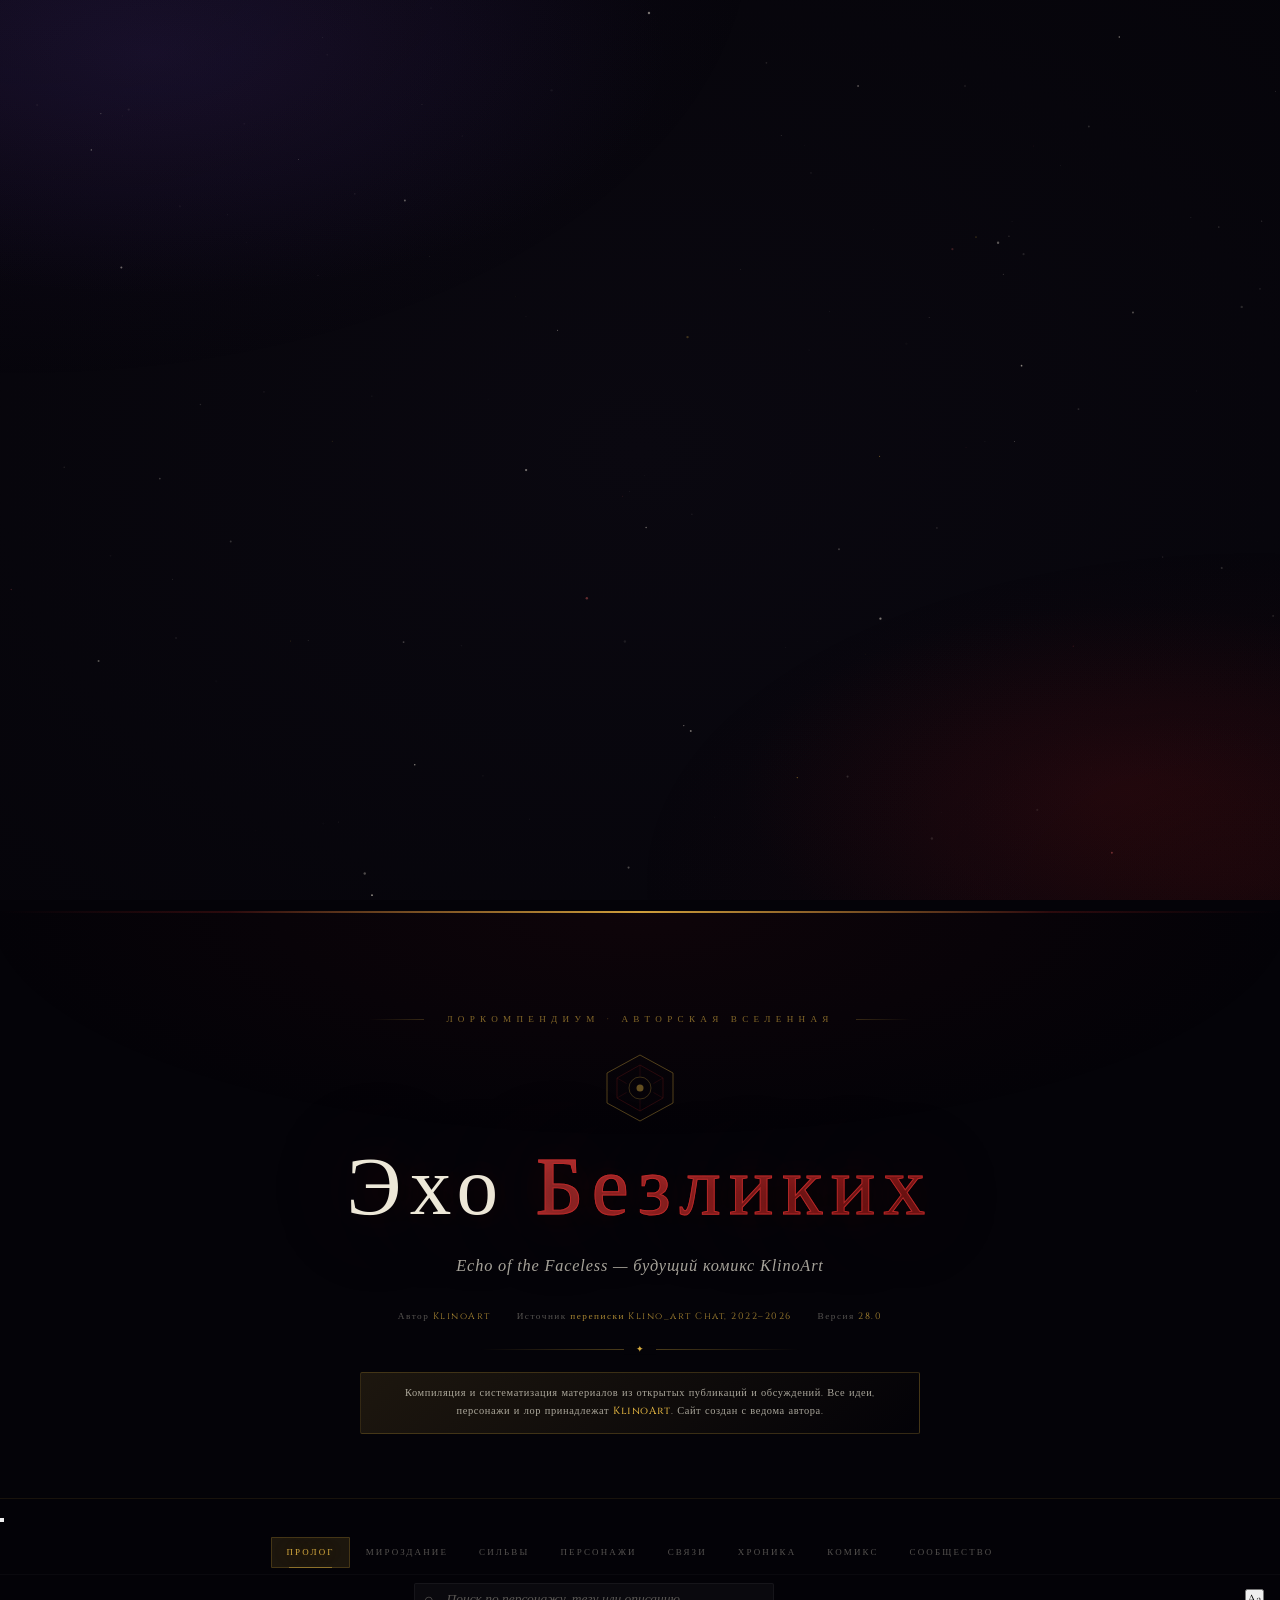
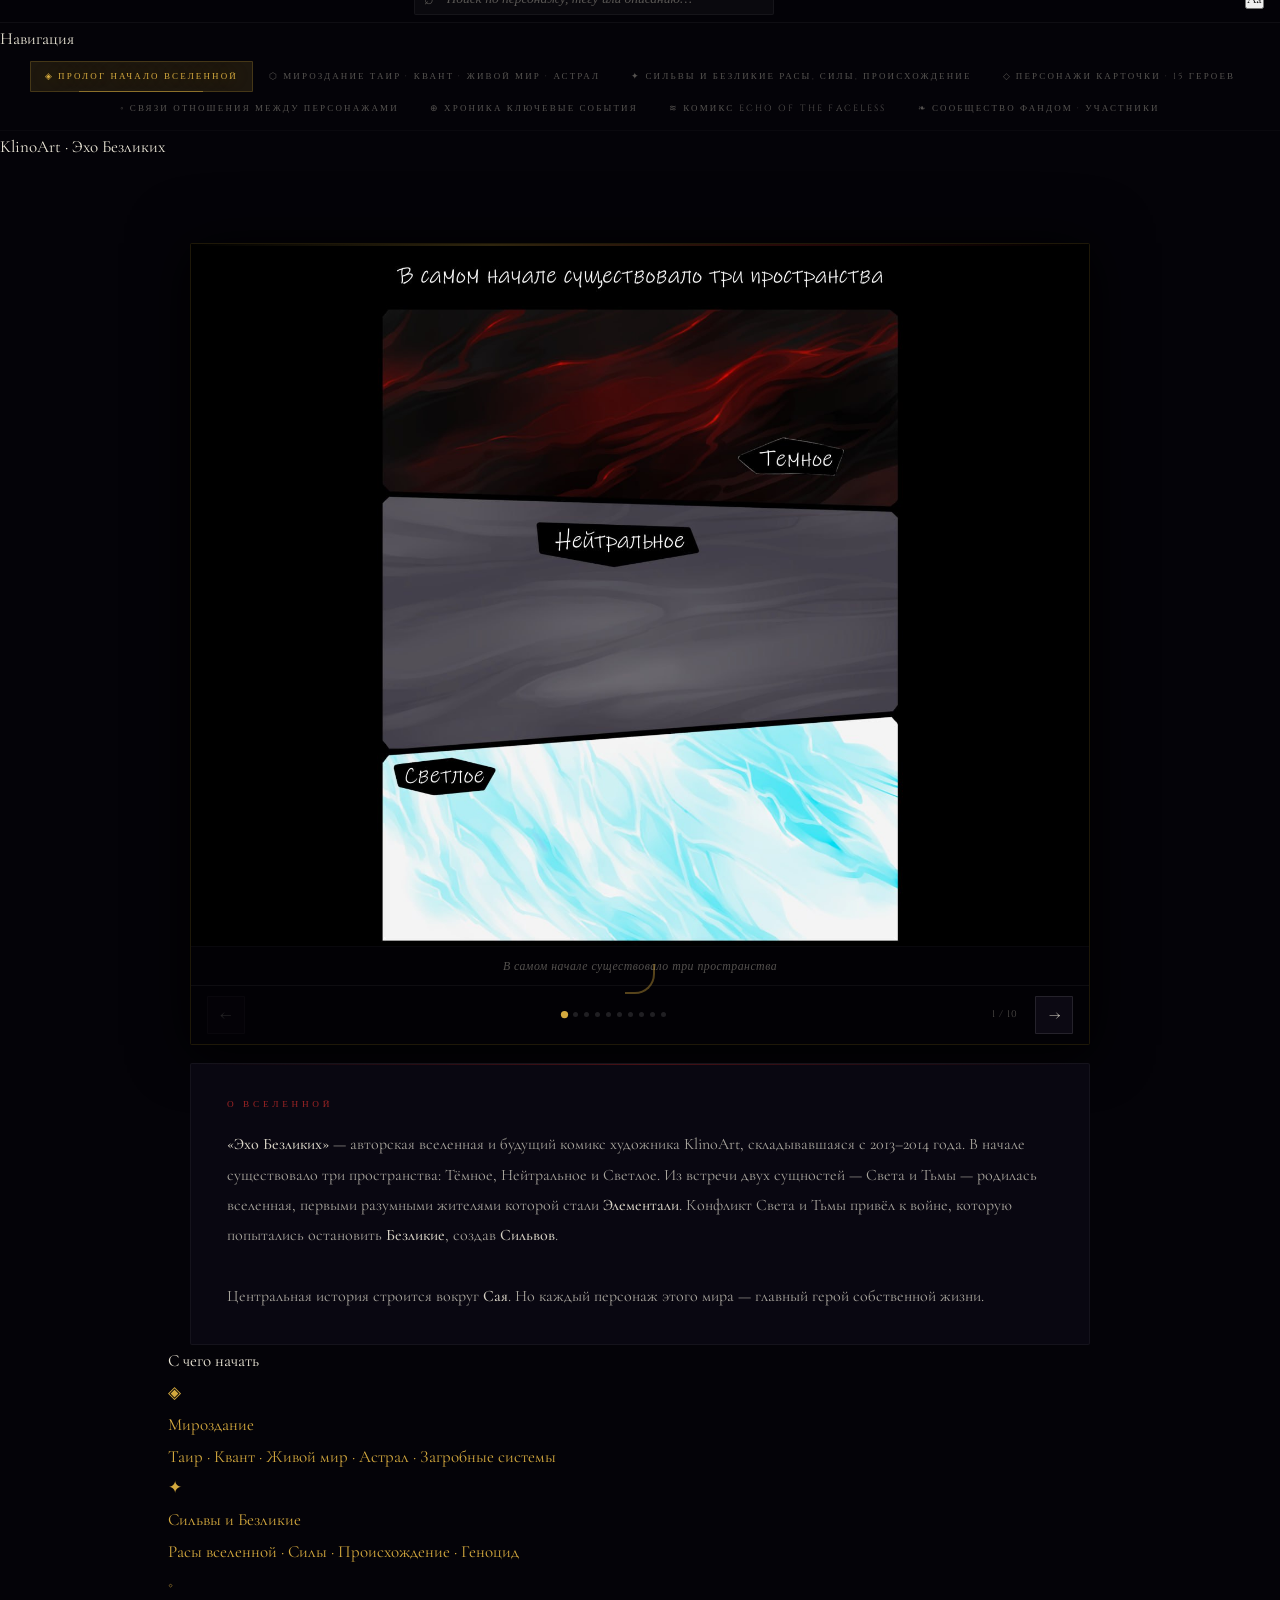
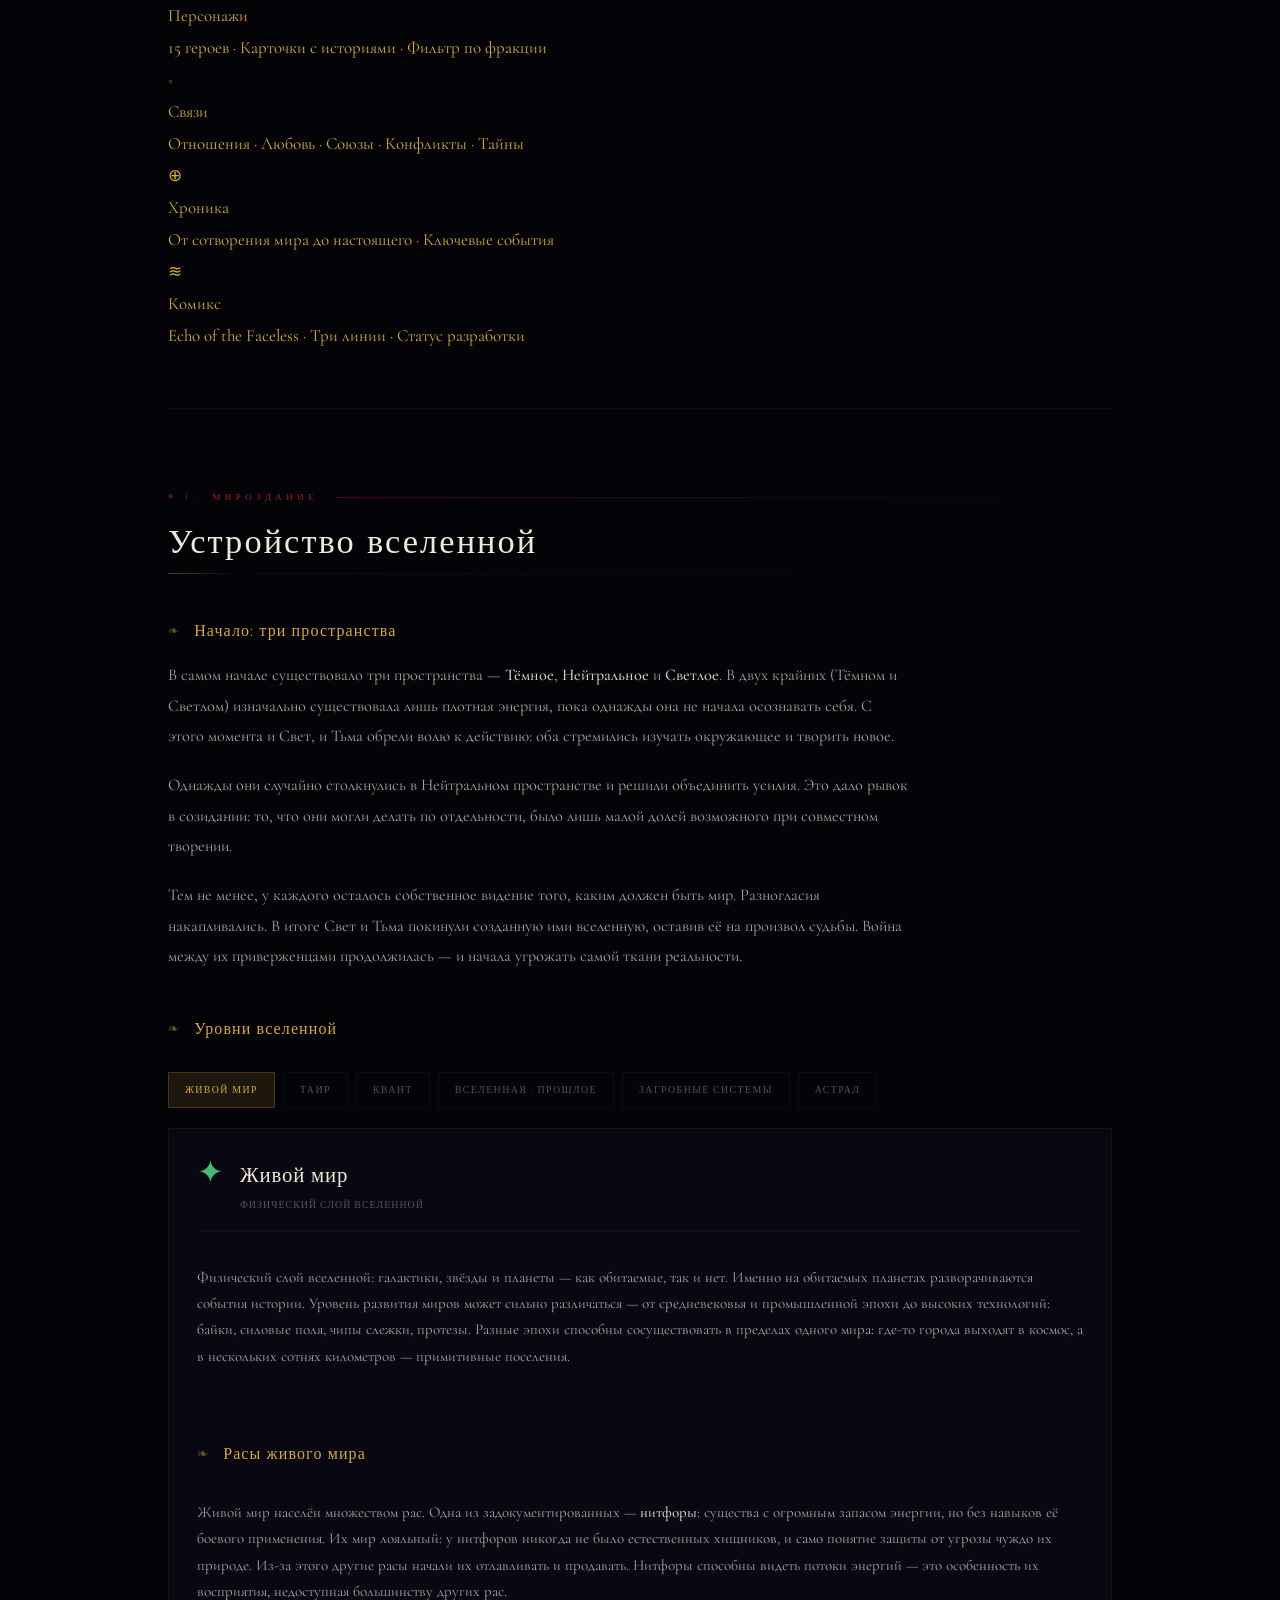
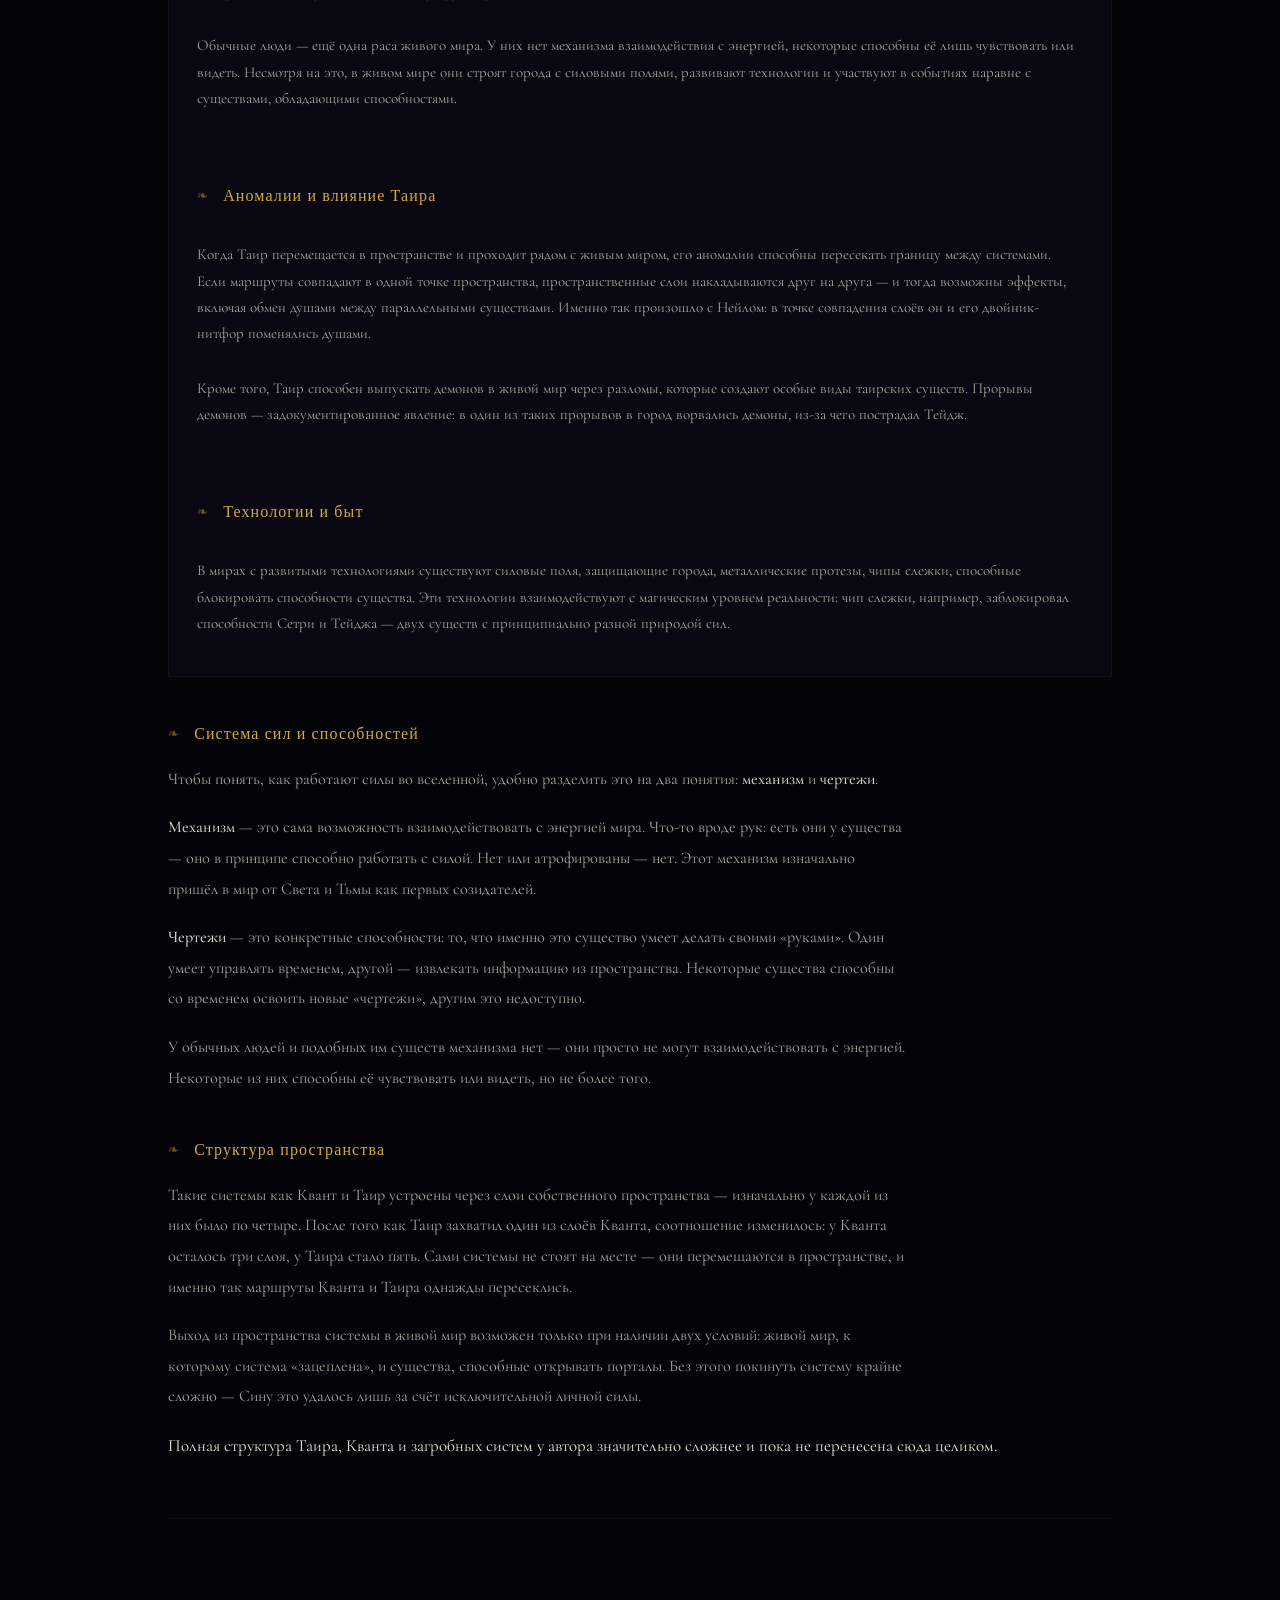
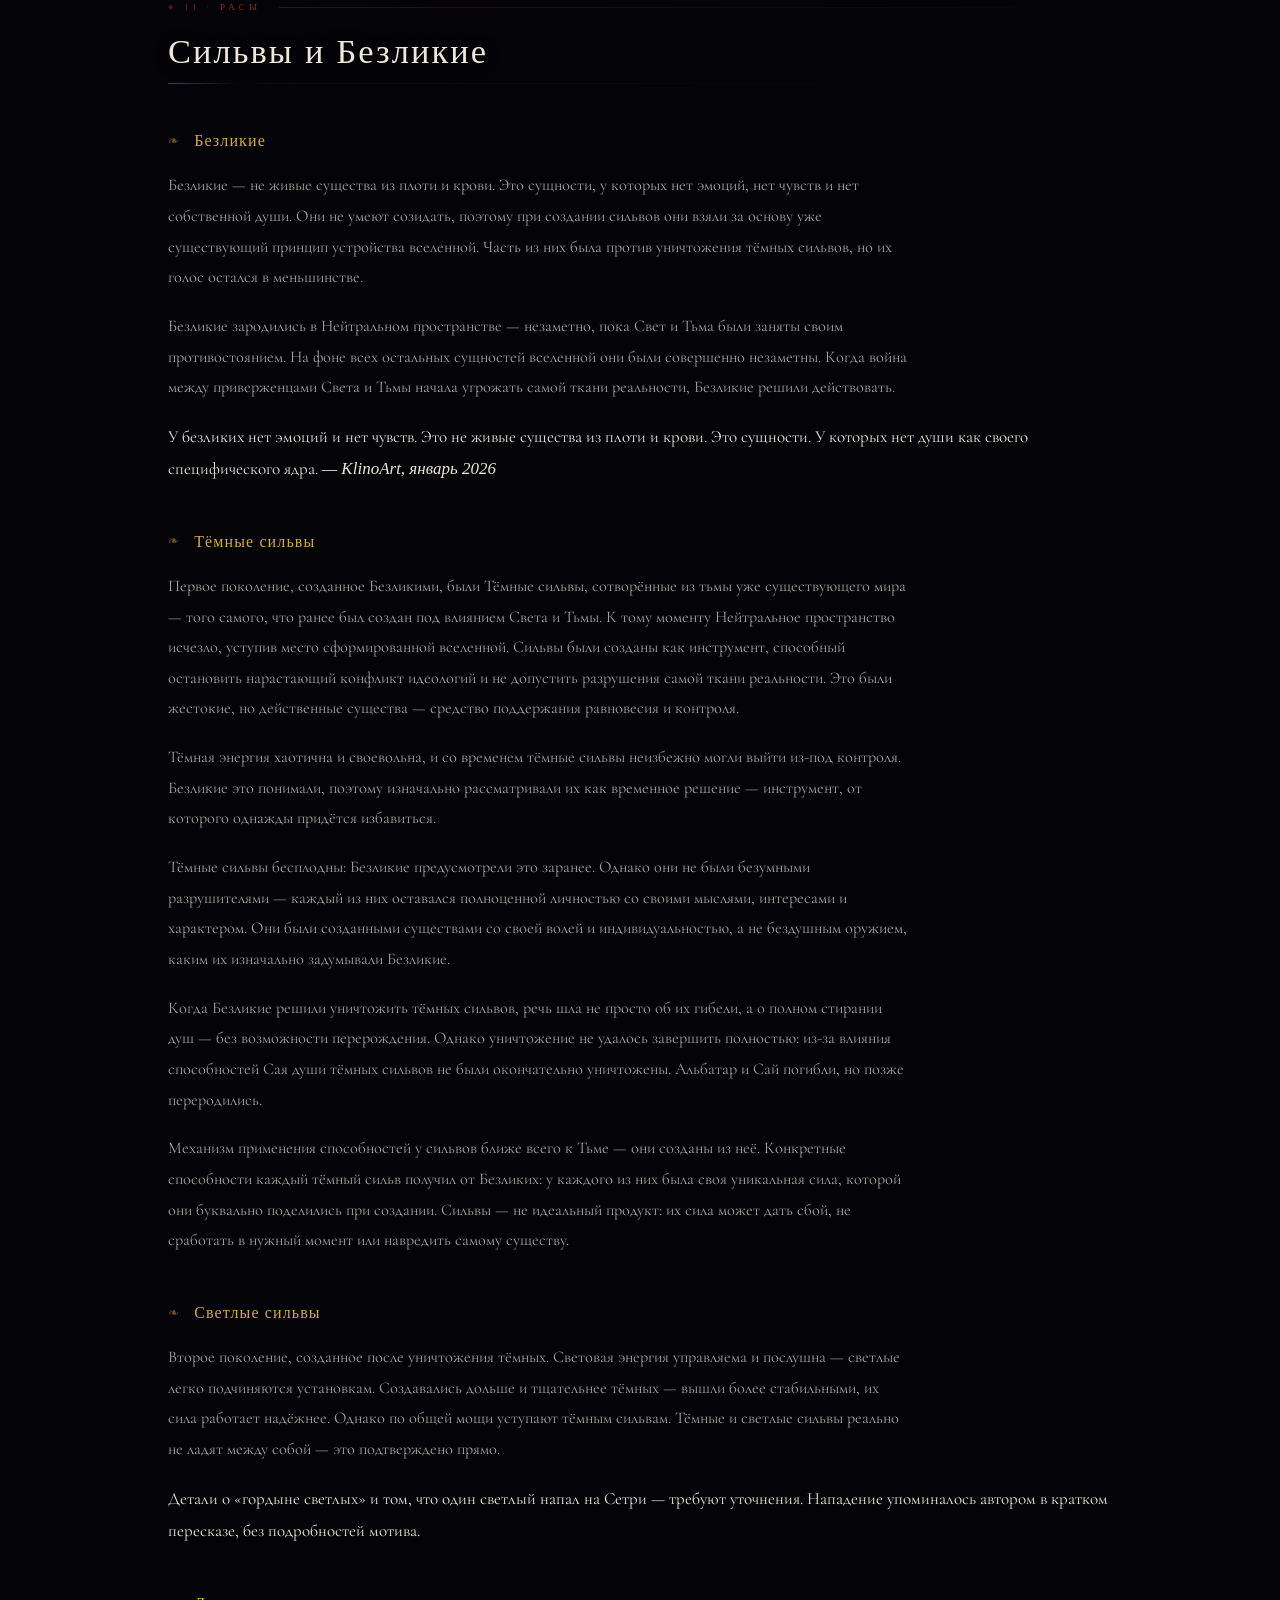
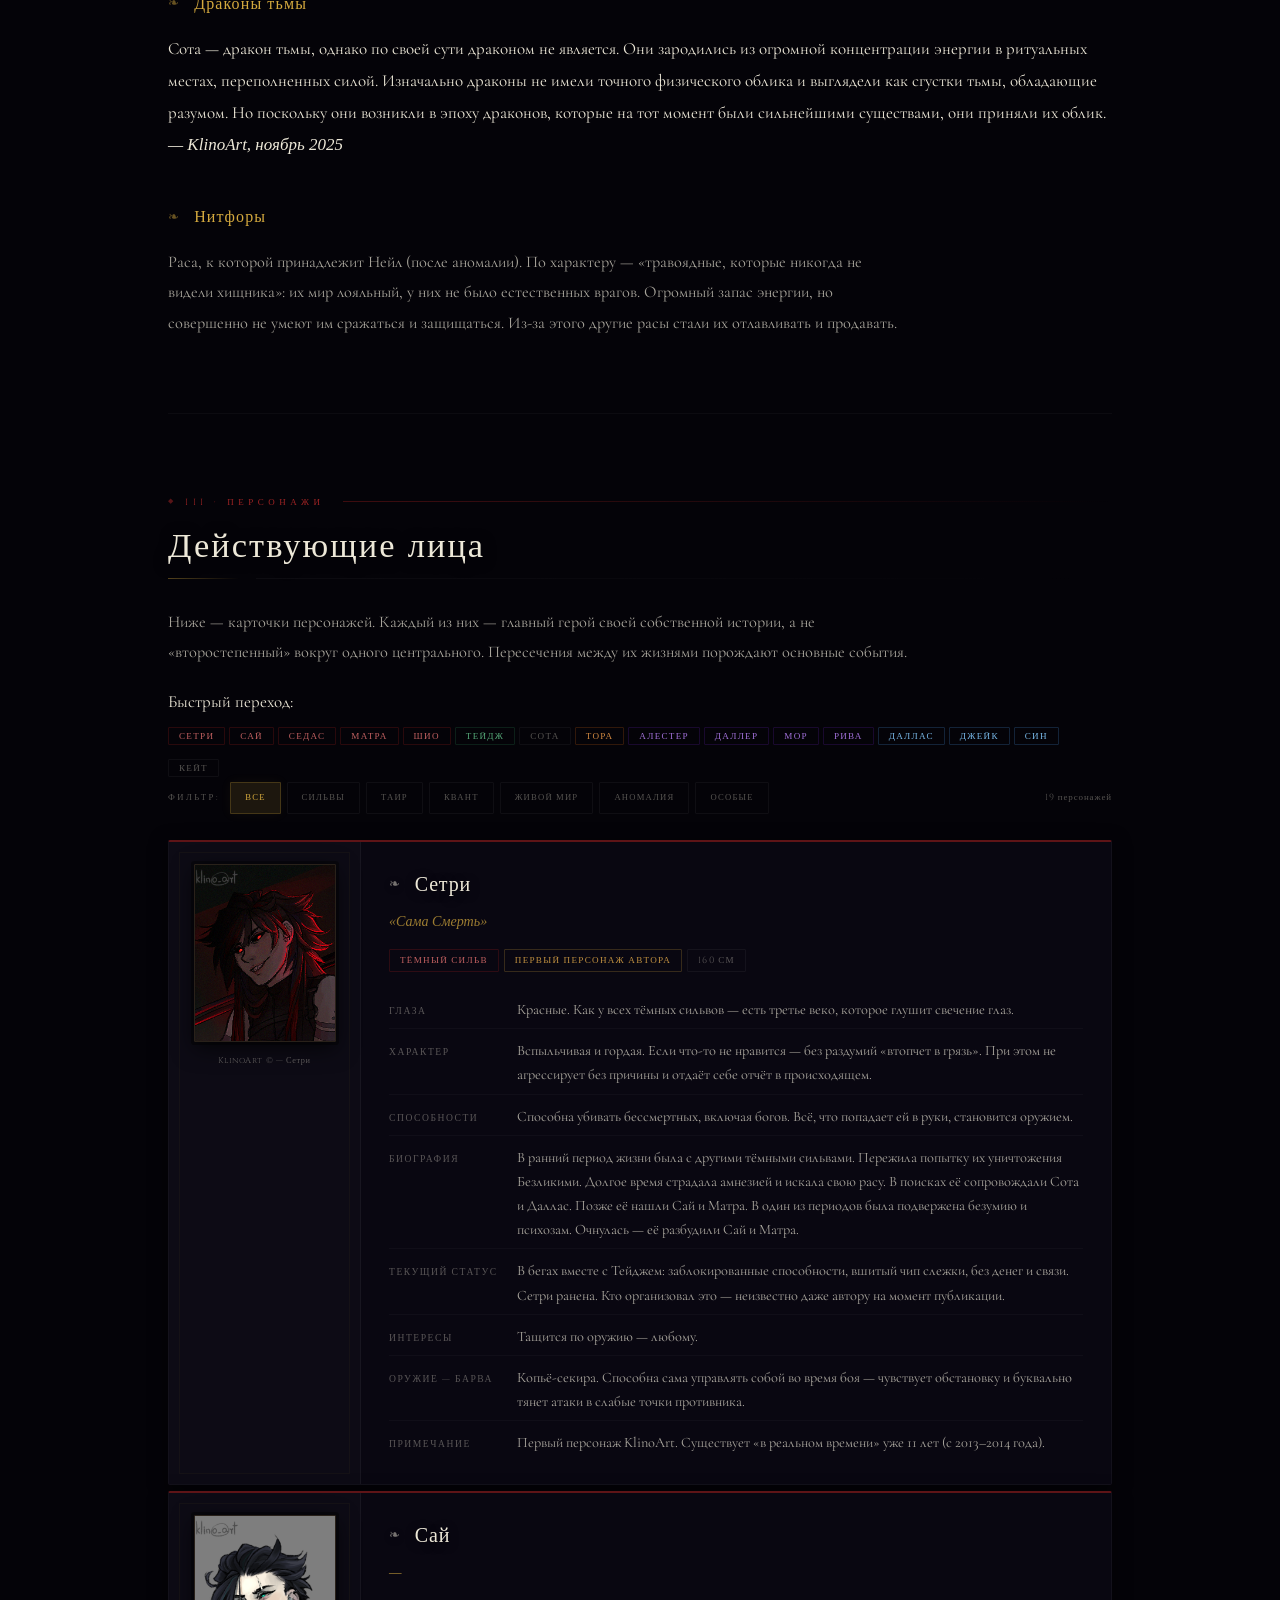
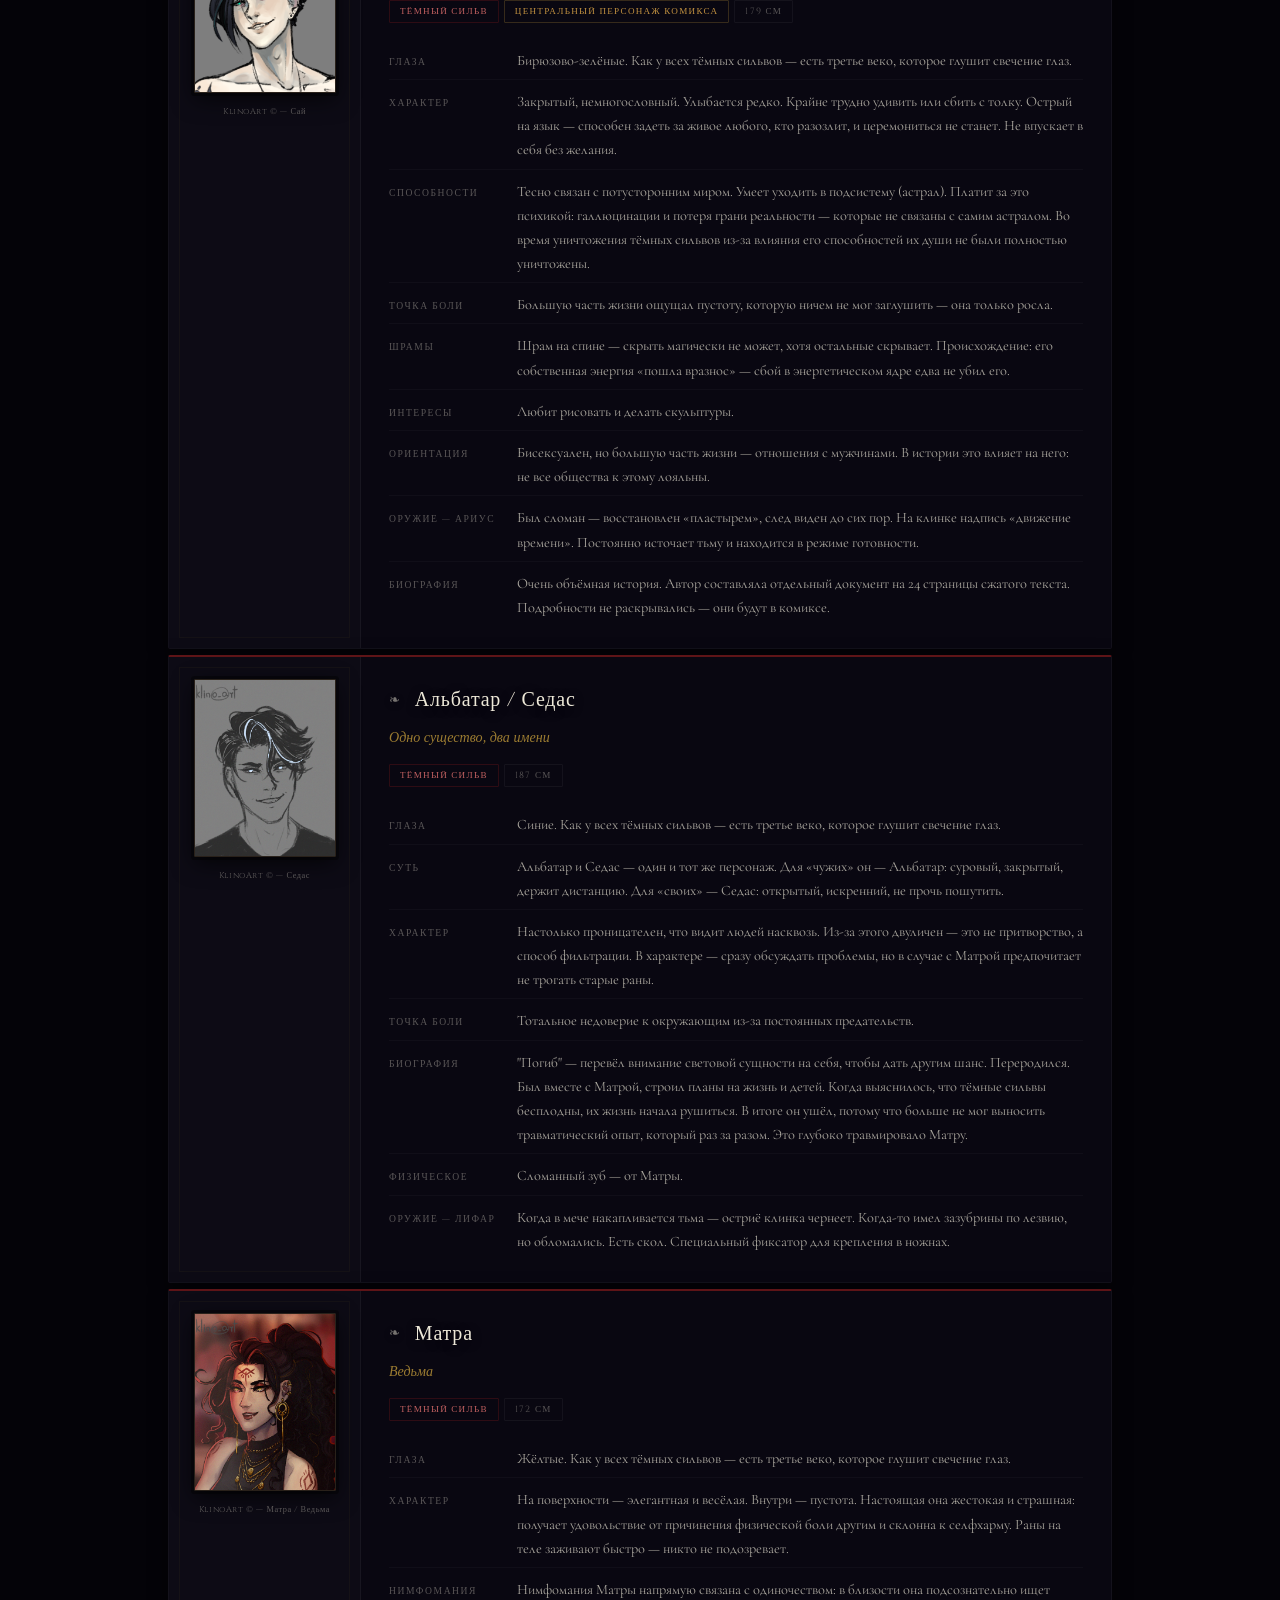
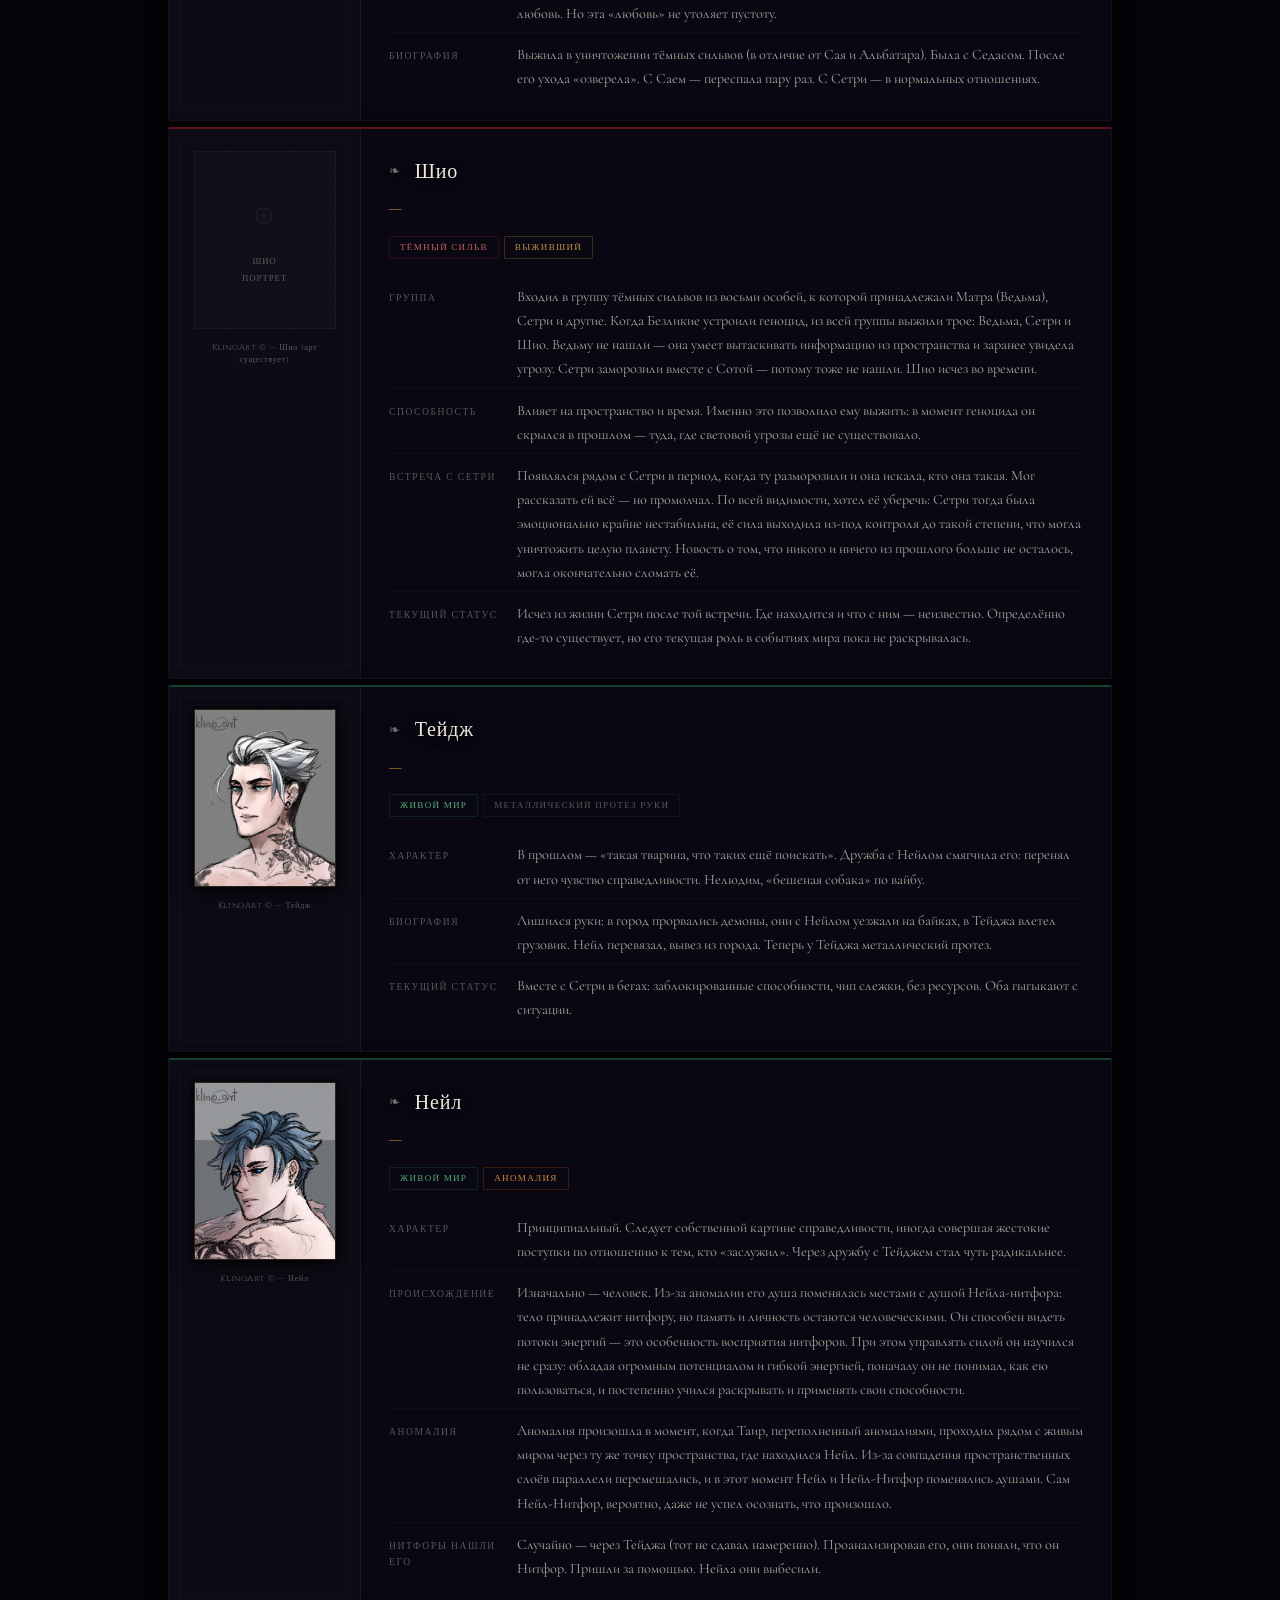
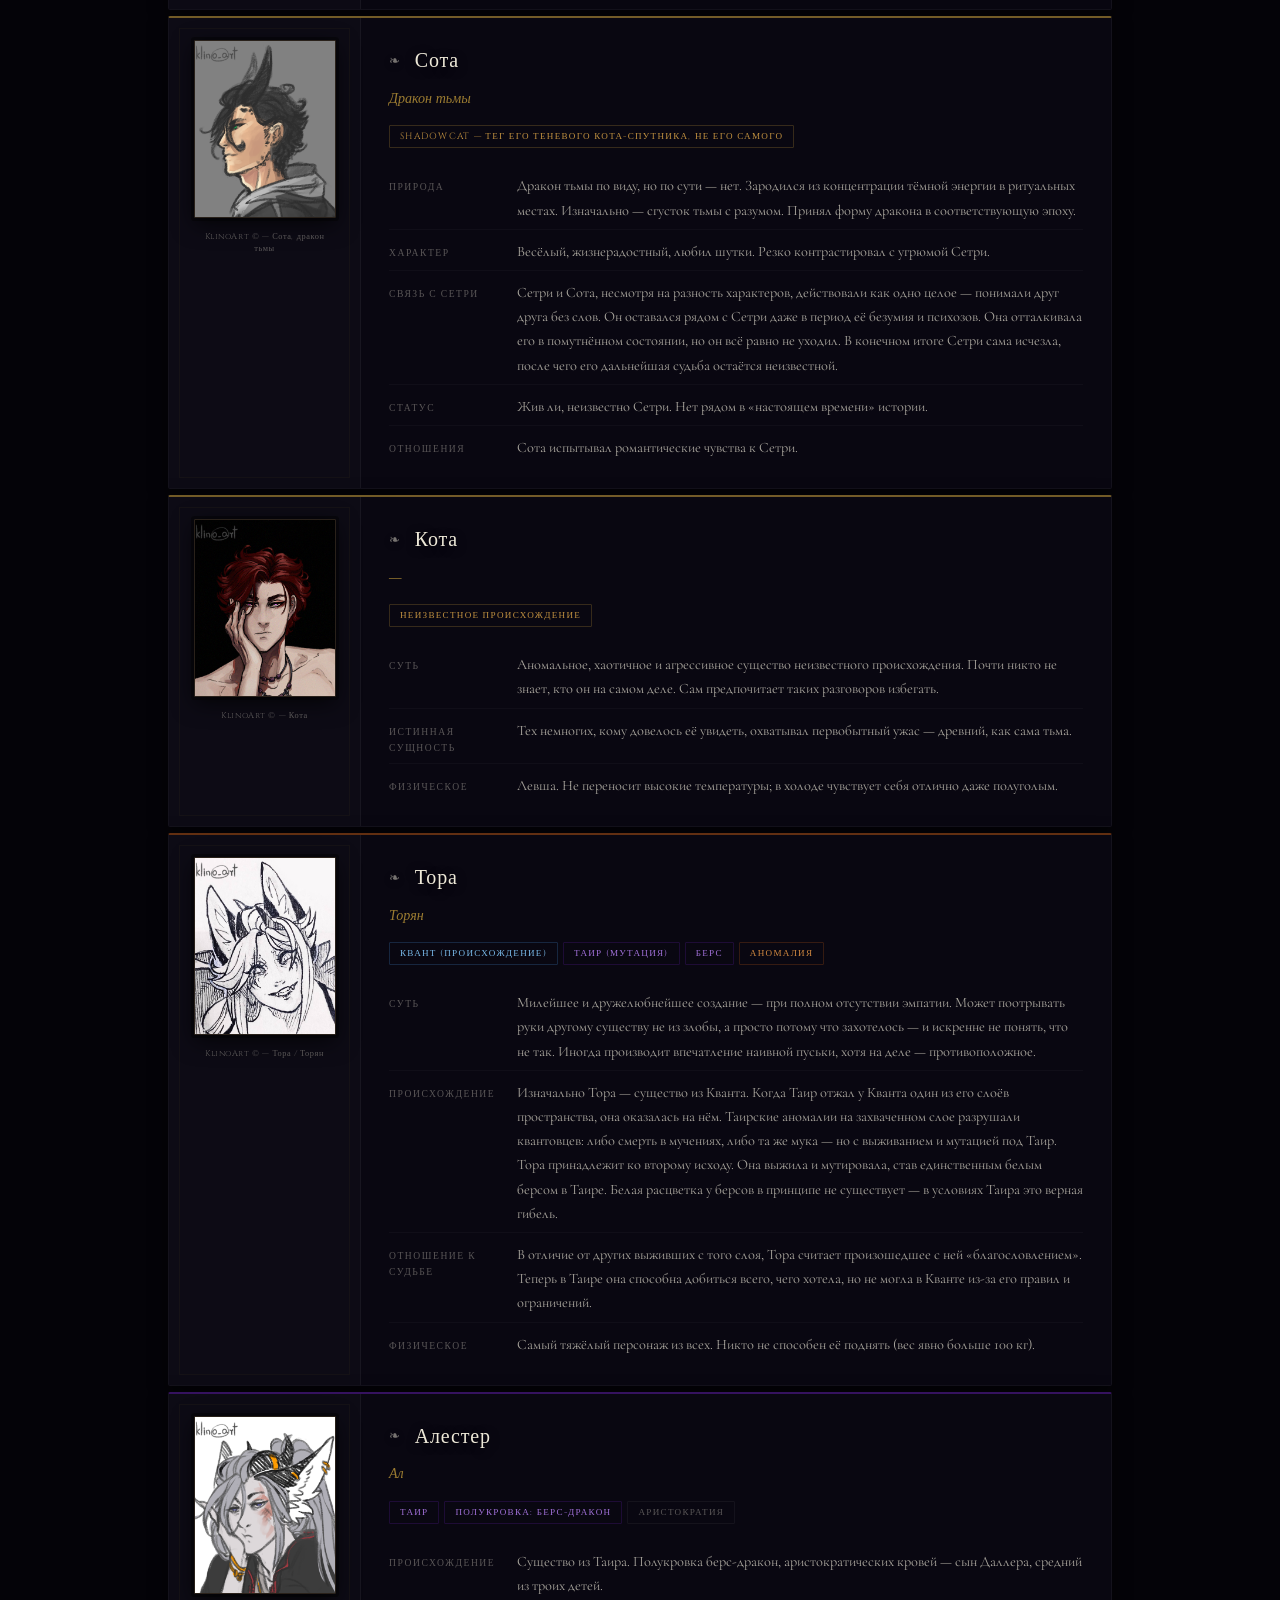
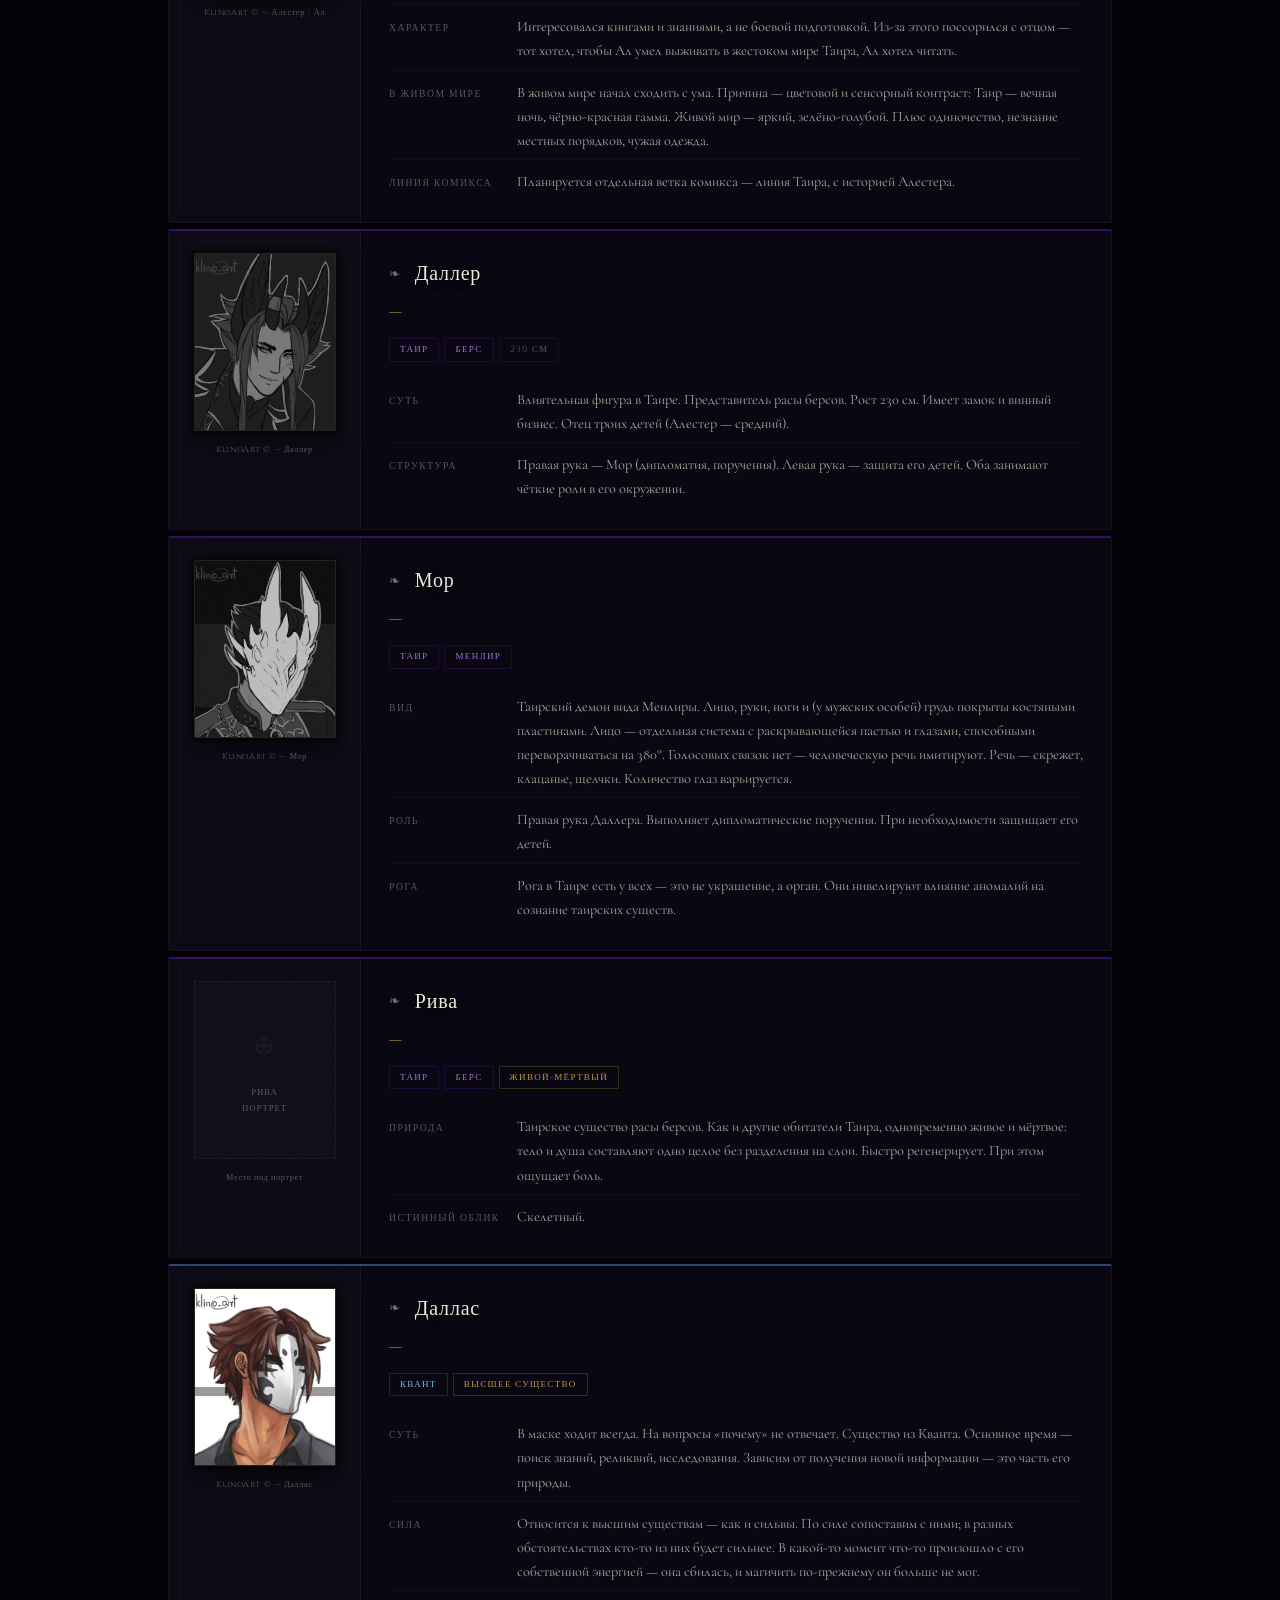
==== commit 6fa4c4ab: "Add files via upload" ====
--- a/index.html
+++ b/index.html
@@ -3,7 +3,7 @@
   ╔══════════════════════════════════════════════════════════════╗
   ║  ЭХО БЕЗЛИКИХ — Лоркомпендиум                              ║
   ║  Авторская вселенная: KlinoArt                              ║
-  ║  Версия: 30.0 (Кодекс Теней — Полный портал)               ║
+  ║  Версия: 28.0 (Кодекс Теней — Редизайн)                    ║
   ╚══════════════════════════════════════════════════════════════╝
 -->
 <html lang="ru">
@@ -15,10 +15,21 @@
 <meta name="apple-mobile-web-app-status-bar-style" content="black-translucent">
 <meta name="format-detection" content="telephone=no">
 <title>Эхо Безликих — Лоркомпендиум | KlinoArt</title>
+<meta name="description" content="Лоркомпендиум авторской вселенной «Эхо Безликих» художницы KlinoArt. Персонажи, мироздание, хроника и связи — будущий комикс Echo of the Faceless.">
+<meta property="og:type" content="website">
+<meta property="og:title" content="Эхо Безликих — Лоркомпендиум | KlinoArt">
+<meta property="og:description" content="Авторская вселенная художницы KlinoArt: Таир, Квант, сильвы, Безликие. Мрачная энциклопедия мира — будущего комикса Echo of the Faceless.">
+<meta property="og:image" content="images/og-cover.png">
+<meta property="og:url" content="https://gridine644-ops.github.io/klino-wiki/">
+<meta property="og:site_name" content="Эхо Безликих">
+<meta name="twitter:card" content="summary_large_image">
+<meta name="twitter:title" content="Эхо Безликих — Лоркомпендиум">
+<meta name="twitter:description" content="Авторская вселенная художницы KlinoArt. Таир, Квант, сильвы, Безликие — мрачная энциклопедия Echo of the Faceless.">
+<meta name="twitter:image" content="images/og-cover.png">
 <link rel="preconnect" href="https://fonts.googleapis.com">
 <link rel="preconnect" href="https://fonts.gstatic.com" crossorigin>
-<link href="https://fonts.googleapis.com/css2?family=Cinzel:wght@400;500;600&family=Cinzel+Decorative:wght@400&family=IM+Fell+English:ital@0;1&family=Cormorant+Garamond:ital,wght@0,300;0,400;0,500;1,3[...]" rel="stylesheet">
-<link rel="icon" type="image/svg+xml" href="data:image/svg+xml,%3Csvg xmlns='http://www.w3.org/2000/svg' viewBox='0 0 32 32'%3E%3Crect width='32' height='32' fill='%23080610'/%3E%3Cpolygon points='16,[...]" />
+<link href="https://fonts.googleapis.com/css2?family=Cinzel:wght@400;500;600&family=Cinzel+Decorative:wght@400&family=IM+Fell+English:ital@0;1&family=Cormorant+Garamond:ital,wght@0,300;0,400;0,500;1,300;1,400&display=swap" rel="stylesheet">
+<link rel="icon" type="image/svg+xml" href="data:image/svg+xml,%3Csvg xmlns='http://www.w3.org/2000/svg' viewBox='0 0 32 32'%3E%3Crect width='32' height='32' fill='%23080610'/%3E%3Cpolygon points='16,3 29,10 29,22 16,29 3,22 3,10' fill='none' stroke='%238c1e1e' stroke-width='1.5'/%3E%3Cpolygon points='16,8 24,12.5 24,19.5 16,24 8,19.5 8,12.5' fill='%238c1e1e' opacity='0.35'/%3E%3Ccircle cx='16' cy='16' r='3' fill='%23c8a84e' opacity='0.9'/%3E%3C/svg%3E">
 <link rel="stylesheet" href="styles/styles.css">
 </head>
 <body>
@@ -29,7 +40,9 @@
 <canvas id="stars-canvas" aria-hidden="true"></canvas>
 <div id="scroll-progress" aria-hidden="true"></div>
 
-<!-- HEADER -->
+<!-- ════════════════════════════════════════
+     HEADER
+════════════════════════════════════════ -->
 <header>
   <div class="header-eyebrow">Лоркомпендиум · Авторская вселенная</div>
   <svg class="header-sigil" viewBox="0 0 72 72" fill="none" xmlns="http://www.w3.org/2000/svg" aria-hidden="true">
@@ -37,13 +50,19 @@
     <polygon points="36,13 59,26 59,46 36,59 13,46 13,26" stroke="#8c1c1c" stroke-width="0.9" fill="none" opacity="0.58"/>
     <circle cx="36" cy="36" r="11" stroke="#d4a93e" stroke-width="0.8" fill="none" opacity="0.62"/>
     <circle cx="36" cy="36" r="3.5" fill="#d4a93e" opacity="0.88"/>
+    <line x1="36" y1="13" x2="36" y2="24" stroke="#8c1c1c" stroke-width="0.7" opacity="0.52"/>
+    <line x1="36" y1="48" x2="36" y2="59" stroke="#8c1c1c" stroke-width="0.7" opacity="0.52"/>
+    <line x1="13" y1="26" x2="22.5" y2="31.5" stroke="#8c1c1c" stroke-width="0.7" opacity="0.52"/>
+    <line x1="49.5" y1="31.5" x2="59" y2="26" stroke="#8c1c1c" stroke-width="0.7" opacity="0.52"/>
+    <line x1="13" y1="46" x2="22.5" y2="40.5" stroke="#8c1c1c" stroke-width="0.7" opacity="0.52"/>
+    <line x1="49.5" y1="40.5" x2="59" y2="46" stroke="#8c1c1c" stroke-width="0.7" opacity="0.52"/>
   </svg>
   <h1>Эхо <em>Безликих</em></h1>
   <p class="header-subtitle">Echo of the Faceless — будущий комикс KlinoArt</p>
   <div class="header-meta">
     <div>Автор <span>KlinoArt</span></div>
     <div>Источник <span>переписки Klino_art Chat, 2022–2026</span></div>
-    <div>Версия <span>30.0</span></div>
+    <div>Версия <span>28.0</span></div>
   </div>
   <div class="header-rule"></div>
   <div class="authorship-notice">
@@ -53,46 +72,102 @@
   </div>
 </header>
 
-<!-- TOPBAR -->
+<!-- ════════════════════════════════════════
+     TOPBAR: NAV + SEARCH
+════════════════════════════════════════ -->
 <div class="topbar">
-  <nav>
-    <a href="#start">Начало</a>
+  <button class="hamburger" id="hamburger-btn" aria-label="Открыть меню" aria-expanded="false" aria-controls="mobile-nav-overlay">
+    <span></span><span></span><span></span>
+  </button>
+  <nav id="desktop-nav">
+    <a href="#prologue">Пролог</a>
     <a href="#world">Мироздание</a>
-    <a href="#races">Расы</a>
-    <a href="#abilities">Способности</a>
+    <a href="#silv">Сильвы</a>
     <a href="#characters">Персонажи</a>
     <a href="#relationships">Связи</a>
     <a href="#timeline">Хроника</a>
-    <a href="#graph">Граф</a>
-    <a href="#questions">Вопросы</a>
     <a href="#comic">Комикс</a>
+    <a href="#fandom">Сообщество</a>
   </nav>
   <div class="search-bar">
     <div class="search-input-wrap">
-      <input type="text" id="search-input" placeholder="Поиск по персонажу…" autocomplete="off" spellcheck="false" inputmode="search">
+      <input type="text" id="search-input" placeholder="Поиск по персонажу, тегу или описанию…" autocomplete="off" spellcheck="false" inputmode="search">
       <button id="search-clear" type="button" aria-label="Очистить поиск" title="Очистить">✕</button>
     </div>
     <div class="search-count" id="search-count"></div>
-    <button id="font-size-btn" type="button" title="Увеличить шрифт" aria-label="Размер шрифта">Аа</button>
+    <button id="font-size-btn" type="button" title="Увеличить шрифт (Аа)" aria-label="Переключить размер шрифта">Аа</button>
   </div>
 </div>
 
+<!-- Mobile nav overlay -->
+<div id="mobile-nav-overlay" aria-hidden="true">
+  <div class="mob-nav-inner">
+    <div class="mob-nav-eyebrow">Навигация</div>
+    <nav class="mob-nav-links">
+      <a href="#prologue" class="mob-nav-link">
+        <span class="mob-nav-icon">◈</span>
+        <span class="mob-nav-label">Пролог</span>
+        <span class="mob-nav-sub">Начало вселенной</span>
+      </a>
+      <a href="#world" class="mob-nav-link">
+        <span class="mob-nav-icon">⬡</span>
+        <span class="mob-nav-label">Мироздание</span>
+        <span class="mob-nav-sub">Таир · Квант · Живой мир · Астрал</span>
+      </a>
+      <a href="#silv" class="mob-nav-link">
+        <span class="mob-nav-icon">✦</span>
+        <span class="mob-nav-label">Сильвы и Безликие</span>
+        <span class="mob-nav-sub">Расы, силы, происхождение</span>
+      </a>
+      <a href="#characters" class="mob-nav-link">
+        <span class="mob-nav-icon">◇</span>
+        <span class="mob-nav-label">Персонажи</span>
+        <span class="mob-nav-sub">Карточки · 15 героев</span>
+      </a>
+      <a href="#relationships" class="mob-nav-link">
+        <span class="mob-nav-icon">◦</span>
+        <span class="mob-nav-label">Связи</span>
+        <span class="mob-nav-sub">Отношения между персонажами</span>
+      </a>
+      <a href="#timeline" class="mob-nav-link">
+        <span class="mob-nav-icon">⊕</span>
+        <span class="mob-nav-label">Хроника</span>
+        <span class="mob-nav-sub">Ключевые события</span>
+      </a>
+      <a href="#comic" class="mob-nav-link">
+        <span class="mob-nav-icon">≋</span>
+        <span class="mob-nav-label">Комикс</span>
+        <span class="mob-nav-sub">Echo of the Faceless</span>
+      </a>
+      <a href="#fandom" class="mob-nav-link">
+        <span class="mob-nav-icon">❧</span>
+        <span class="mob-nav-label">Сообщество</span>
+        <span class="mob-nav-sub">Фандом · Участники</span>
+      </a>
+    </nav>
+    <div class="mob-nav-footer">KlinoArt · Эхо Безликих</div>
+  </div>
+</div>
+
 <main>
 
-<!-- ПРОЛОГ -->
+<!-- ════════════════════════════════════════
+     ПРОЛОГ
+════════════════════════════════════════ -->
 <section id="prologue">
+
   <div class="prologue-slider-wrap">
     <div class="prologue-strip" id="ps-strip">
-      <div class="prologue-slide" data-caption="В самом начале существовало три пространства"><img src="images/prologue_01.jpg" alt="Пролог 1" loading="lazy" decoding="async"></div>
-      <div class="prologue-slide" data-caption="В двух крайних была лишь плотная энергия"><img src="images/prologue_02.jpg" alt="Пролог 2" loading="lazy" decoding="async"></div>
-      <div class="prologue-slide" data-caption="Но, оставаясь совершенно одни, они были ограничены"><img src="images/prologue_03.jpg" alt="Пролог 3" loading="lazy" decoding="async"></div>
-      <div class="prologue-slide" data-caption="Начиная творить уже вместе, они создали нечто новое"><img src="images/prologue_04.jpg" alt="Пролог 4" loading="lazy" decoding="async"></div>
-      <div class="prologue-slide" data-caption="Первыми разумными стали Элементали"><img src="images/prologue_05.jpg" alt="Пролог 5" loading="lazy" decoding="async"></div>
-      <div class="prologue-slide" data-caption="А от них начали рождаться новые элементы"><img src="images/prologue_06.jpg" alt="Пролог 6" loading="lazy" decoding="async"></div>
-      <div class="prologue-slide" data-caption="Однако Свет и Тьма видели разное будущее"><img src="images/prologue_07.jpg" alt="Пролог 7" loading="lazy" decoding="async"></div>
-      <div class="prologue-slide" data-caption="Свет и Тьма покинули мир, но война ожесточилась"><img src="images/prologue_08.jpg" alt="Пролог 8" loading="lazy" decoding="async"></div>
-      <div class="prologue-slide" data-caption="В нейтральном пространстве зародились Безликие"><img src="images/prologue_09.jpg" alt="Пролог 9" loading="lazy" decoding="async"></div>
-      <div class="prologue-slide" data-caption="Безликие сотворили Сильвов — инструмент контроля"><img src="images/prologue_10.jpg" alt="Пролог 10" loading="lazy" decoding="async"></div>
+      <div class="prologue-slide" data-caption="В самом начале существовало три пространства"><img src="images/prologue_01.jpg" alt="В самом начале существовало три пространства" loading="eager"></div>
+      <div class="prologue-slide" data-caption="В двух крайних была лишь плотная энергия"><img src="images/prologue_02.jpg" alt="В двух крайних была лишь плотная энергия" loading="lazy" decoding="async"></div>
+      <div class="prologue-slide" data-caption="Но, оставаясь совершенно одни, они были ограничены"><img src="images/prologue_03.jpg" alt="Но, оставаясь совершенно одни, они были ограничены" loading="lazy" decoding="async"></div>
+      <div class="prologue-slide" data-caption="Начиная творить уже вместе, они создали нечто новое"><img src="images/prologue_04.jpg" alt="Начиная творить уже вместе, они создали нечто новое" loading="lazy" decoding="async"></div>
+      <div class="prologue-slide" data-caption="Первыми разумными стали Элементали"><img src="images/prologue_05.jpg" alt="Первыми разумными стали Элементали" loading="lazy" decoding="async"></div>
+      <div class="prologue-slide" data-caption="А от них начали рождаться новые элементы"><img src="images/prologue_06.jpg" alt="А от них начали рождаться новые элементы" loading="lazy" decoding="async"></div>
+      <div class="prologue-slide" data-caption="Однако Свет и Тьма видели разное будущее"><img src="images/prologue_07.jpg" alt="Однако Свет и Тьма видели разное будущее" loading="lazy" decoding="async"></div>
+      <div class="prologue-slide" data-caption="Свет и Тьма покинули мир, но война ожесточилась"><img src="images/prologue_08.jpg" alt="Свет и Тьма покинули мир, но война ожесточилась" loading="lazy" decoding="async"></div>
+      <div class="prologue-slide" data-caption="В нейтральном пространстве зародились Безликие"><img src="images/prologue_09.jpg" alt="В нейтральном пространстве зародились Безликие" loading="lazy" decoding="async"></div>
+      <div class="prologue-slide" data-caption="Безликие сотворили Сильвов — инструмент контроля"><img src="images/prologue_10.jpg" alt="Безликие сотворили Сильвов — инструмент контроля" loading="lazy" decoding="async"></div>
     </div>
     <div class="ps-caption" id="ps-caption"></div>
     <div class="prologue-slider-controls">
@@ -106,71 +181,83 @@
   <div class="prologue-card" style="margin-top:18px;">
     <div class="prologue-title">О вселенной</div>
     <div class="prologue-text">
-      <strong>«Эхо Безликих»</strong> — авторская вселенная художника KlinoArt. В начале существовало три пространства: Тёмное, Нейтральное и Светлое. Из встречи Света и Тьмы родилась вселенная. Первыми разумными жителями стали Элементали. Конфликт Света и Тьмы привёл к войне. Безликие создали Сильвов.
-    </div>
-  </div>
+      <strong>«Эхо Безликих»</strong> — авторская вселенная и будущий комикс художника KlinoArt,
+      складывавшаяся с 2013–2014 года. В начале существовало три пространства: Тёмное, Нейтральное и Светлое.
+      Из встречи двух сущностей — Света и Тьмы — родилась вселенная, первыми разумными жителями которой
+      стали <strong>Элементали</strong>. Конфликт Света и Тьмы привёл к войне, которую попытались
+      остановить <strong>Безликие</strong>, создав <strong>Сильвов</strong>.<br><br>
+      Центральная история строится вокруг <strong>Сая</strong>. Но каждый персонаж этого мира —
+      главный герой собственной жизни.
+    </div>
+  </div>
+
+  <!-- Portal hub / новичок начни здесь -->
+  <div class="portal-intro">
+    <div class="portal-intro-label">С чего начать</div>
+    <div class="portal-grid">
+      <a href="#world" class="portal-card portal-card--thair">
+        <div class="portal-card-icon">◈</div>
+        <div class="portal-card-title">Мироздание</div>
+        <div class="portal-card-desc">Таир · Квант · Живой мир · Астрал · Загробные системы</div>
+      </a>
+      <a href="#silv" class="portal-card portal-card--silv">
+        <div class="portal-card-icon">✦</div>
+        <div class="portal-card-title">Сильвы и Безликие</div>
+        <div class="portal-card-desc">Расы вселенной · Силы · Происхождение · Геноцид</div>
+      </a>
+      <a href="#characters" class="portal-card portal-card--kvant">
+        <div class="portal-card-icon">◇</div>
+        <div class="portal-card-title">Персонажи</div>
+        <div class="portal-card-desc">15 героев · Карточки с историями · Фильтр по фракции</div>
+      </a>
+      <a href="#relationships" class="portal-card portal-card--living">
+        <div class="portal-card-icon">◦</div>
+        <div class="portal-card-title">Связи</div>
+        <div class="portal-card-desc">Отношения · Любовь · Союзы · Конфликты · Тайны</div>
+      </a>
+      <a href="#timeline" class="portal-card portal-card--anomaly">
+        <div class="portal-card-icon">⊕</div>
+        <div class="portal-card-title">Хроника</div>
+        <div class="portal-card-desc">От сотворения мира до настоящего · Ключевые события</div>
+      </a>
+      <a href="#comic" class="portal-card portal-card--comic">
+        <div class="portal-card-icon">≋</div>
+        <div class="portal-card-title">Комикс</div>
+        <div class="portal-card-desc">Echo of the Faceless · Три линии · Статус разработки</div>
+      </a>
+    </div>
+  </div>
+
 </section>
 
-<!-- СТАРТОВОЕ РУКОВОДСТВО -->
-<section id="start" class="reveal">
-  <div class="section-tag">0 · Вход</div>
-  <h2>С чего начать?</h2>
-  <div class="h2-rule"></div>
-
-  <p>Вселенная глубока. Вот несколько путей для погружения.</p>
-
-  <div class="quickstart-grid">
-    <div class="quickstart-card">
-      <div class="quickstart-icon">📖</div>
-      <h3 class="quickstart-title">Быстрое погружение</h3>
-      <p class="quickstart-desc">Прочитай пролог выше, затем прыгни в раздел мироздания. За 10 минут ты поймёшь основы.</p>
-      <a href="#world" class="quickstart-link">К мирозданию →</a>
-    </div>
-
-    <div class="quickstart-card">
-      <div class="quickstart-icon">👥</div>
-      <h3 class="quickstart-title">Встреча с персонажами</h3>
-      <p class="quickstart-desc">Перейди к персонажам. Каждый имеет свою историю. Начни с центральных фигур: Сай, Сетри, Альбатар.</p>
-      <a href="#characters" class="quickstart-link">К персонажам →</a>
-    </div>
-
-    <div class="quickstart-card">
-      <div class="quickstart-icon">🕸️</div>
-      <h3 class="quickstart-title">Граф связей</h3>
-      <p class="quickstart-desc">Посмотри на интерактивный граф. Так ты увидишь, как все персонажи связаны друг с другом.</p>
-      <a href="#graph" class="quickstart-link">К графу →</a>
-    </div>
-
-    <div class="quickstart-card">
-      <div class="quickstart-icon">❓</div>
-      <h3 class="quickstart-title">Открытые вопросы</h3>
-      <p class="quickstart-desc">Если хочешь размышлять — посмотри открытые загадки. Здесь место для твоих теорий.</p>
-      <a href="#questions" class="quickstart-link">К вопросам →</a>
-    </div>
-  </div>
-
-  <div class="quickstart-note">
-    <strong>Совет:</strong> Нажми клавишу <kbd>/</kbd> чтобы открыть поиск. Так ты быстро найдёшь любого персонажа.
-  </div>
-</section>
-
-<!-- МИРОЗДАНИЕ -->
+<!-- ════════════════════════════════════════
+     МИРОЗДАНИЕ
+════════════════════════════════════════ -->
 <section id="world" class="reveal">
   <div class="section-tag">I · Мироздание</div>
   <h2>Устройство вселенной</h2>
   <div class="h2-rule"></div>
 
   <h3>Начало: три пространства</h3>
-  <p>В самом начале существовало три пространства — Тёмное, Нейтральное и Светлое. Каждое совершенно в себе, но ограничено.</p>
+  <p>В самом начале существовало три пространства — <strong>Тёмное</strong>, <strong>Нейтральное</strong> и <strong>Светлое</strong>. В двух крайних (Тёмном и Светлом) изначально существовала лишь плотная энергия, пока однажды она не начала осознавать себя. С этого момента и Свет, и Тьма обрели волю к действию: оба стремились изучать окружающее и творить новое.</p>
+  <p>Однажды они случайно столкнулись в Нейтральном пространстве и решили объединить усилия. Это дало рывок в созидании: то, что они могли делать по отдельности, было лишь малой долей возможного при совместном творении.</p>
+  <p>Тем не менее, у каждого осталось собственное видение того, каким должен быть мир. Разногласия накапливались. В итоге Свет и Тьма покинули созданную ими вселенную, оставив её на произвол судьбы. Война между их приверженцами продолжилась — и начала угрожать самой ткани реальности.</p>
 
   <h3>Уровни вселенной</h3>
+
   <div class="universe-tabs-wrap">
     <div class="universe-tabs" role="tablist">
-      <button class="utab-btn active" data-tab="living" role="tab" aria-selected="true" aria-controls="upanel-living">Живой мир</button>
-      <button class="utab-btn" data-tab="thair" role="tab" aria-selected="false" aria-controls="upanel-thair">Таир</button>
-      <button class="utab-btn" data-tab="kvant" role="tab" aria-selected="false" aria-controls="upanel-kvant">Квант</button>
-    </div>
+      <button class="utab-btn active" data-tab="living"    role="tab" aria-selected="true"  aria-controls="upanel-living">Живой мир</button>
+      <button class="utab-btn"        data-tab="thair"     role="tab" aria-selected="false" aria-controls="upanel-thair">Таир</button>
+      <button class="utab-btn"        data-tab="kvant"     role="tab" aria-selected="false" aria-controls="upanel-kvant">Квант</button>
+      <button class="utab-btn"        data-tab="universe"  role="tab" aria-selected="false" aria-controls="upanel-universe">Вселенная · Прошлое</button>
+      <button class="utab-btn"        data-tab="afterlife" role="tab" aria-selected="false" aria-controls="upanel-afterlife">Загробные системы</button>
+      <button class="utab-btn"        data-tab="astral"    role="tab" aria-selected="false" aria-controls="upanel-astral">Астрал</button>
+    </div>
+
     <div class="universe-panels">
+
+      <!-- ── ЖИВОЙ МИР ── -->
       <div class="upanel active" id="upanel-living" role="tabpanel">
         <div class="upanel-header">
           <div class="upanel-icon upanel-icon--living">✦</div>
@@ -179,321 +266,385 @@
             <div class="upanel-subtitle">Физический слой вселенной</div>
           </div>
         </div>
-        <p>Физический слой: галактики, звёзды, планеты. Населён множеством рас. Люди не имеют механизма взаимодействия с энергией.</p>
-      </div>
+        <div class="upanel-divider"></div>
+
+        <p>Физический слой вселенной: галактики, звёзды и планеты — как обитаемые, так и нет. Именно на обитаемых планетах разворачиваются события истории. Уровень развития миров может сильно различаться — от средневековья и промышленной эпохи до высоких технологий: байки, силовые поля, чипы слежки, протезы. Разные эпохи способны сосуществовать в пределах одного мира: где-то города выходят в космос, а в нескольких сотнях километров — примитивные поселения.</p>
+
+        <h3>Расы живого мира</h3>
+        <p>Живой мир населён множеством рас. Одна из задокументированных — <strong>нитфоры</strong>: существа с огромным запасом энергии, но без навыков её боевого применения. Их мир лояльный: у нитфоров никогда не было естественных хищников, и само понятие защиты от угрозы чуждо их природе. Из-за этого другие расы начали их отлавливать и продавать. Нитфоры способны видеть потоки энергий — это особенность их восприятия, недоступная большинству других рас.</p>
+        <p>Обычные люди — ещё одна раса живого мира. У них нет механизма взаимодействия с энергией, некоторые способны её лишь чувствовать или видеть. Несмотря на это, в живом мире они строят города с силовыми полями, развивают технологии и участвуют в событиях наравне с существами, обладающими способностями.</p>
+
+        <h3>Аномалии и влияние Таира</h3>
+        <p>Когда Таир перемещается в пространстве и проходит рядом с живым миром, его аномалии способны пересекать границу между системами. Если маршруты совпадают в одной точке пространства, пространственные слои накладываются друг на друга — и тогда возможны эффекты, включая обмен душами между параллельными существами. Именно так произошло с Нейлом: в точке совпадения слоёв он и его двойник-нитфор поменялись душами.</p>
+        <p>Кроме того, Таир способен выпускать демонов в живой мир через разломы, которые создают особые виды таирских существ. Прорывы демонов — задокументированное явление: в один из таких прорывов в город ворвались демоны, из-за чего пострадал Тейдж.</p>
+
+        <h3>Технологии и быт</h3>
+        <p>В мирах с развитыми технологиями существуют силовые поля, защищающие города, металлические протезы, чипы слежки, способные блокировать способности существа. Эти технологии взаимодействуют с магическим уровнем реальности: чип слежки, например, заблокировал способности Сетри и Тейджа — двух существ с принципиально разной природой сил.</p>
+      </div>
+
+      <!-- ── ТАИР ── -->
       <div class="upanel" id="upanel-thair" role="tabpanel">
         <div class="upanel-header">
           <div class="upanel-icon upanel-icon--thair">◈</div>
           <div>
             <div class="upanel-title">Таир</div>
-            <div class="upanel-subtitle">Тёмное подпространство</div>
-          </div>
-        </div>
-        <p>Таир постоянно перемещается в пространстве. Населён демонами (берсы, менлиры). Обитатели живо-мёртвые. У каждого есть рога.</p>
-      </div>
+            <div class="upanel-subtitle">Тёмное подпространство · призрачный уровень</div>
+          </div>
+        </div>
+        <div class="upanel-divider"></div>
+
+        <blockquote class="lore-quote">
+          Таир — это тёмное подпространство, находящееся на призрачном уровне, где обитают свои разумные существа, монстры и лютейшие аномалии. Это место не является ни загробным миром, ни адом. Это своя отдельная, независимая система. Ходят легенды, что в его ядре находится разлом, который ведёт к самой Тьме.
+          <cite>— KlinoArt, июль 2025</cite>
+        </blockquote>
+
+        <h3>Основное устройство</h3>
+        <p>Таир постоянно перемещается в пространстве — как и Квант. Когда он проходит через живой мир или рядом с ним, некоторые его существа могут выходить наружу через разломы, создаваемые особыми видами. Цветовая гамма — чёрно-красная. В большинстве мест — вечная ночь. В ядре системы находится легендарный разлом, предположительно ведущий к самой Тьме как первоисточнику. Таир переполнен аномалиями: их настолько много, что они перетекают в живой мир при пространственном совпадении систем.</p>
+
+        <h3>Природа обитателей: «живой-мёртвый»</h3>
+        <p>Для таирских существ тело и душа составляют единое целое, без привычного разделения на слои — это не свойство отдельной расы, а общий принцип существования всех обитателей Таира. Из этого следует важное: таирские существа одновременно живые и мёртвые. Берсы, например, быстро регенерируют, но при этом ощущают боль — оба свойства действуют одновременно. Истинный облик некоторых берсов — скелетный.</p>
+
+        <h3>Рога</h3>
+        <p>Рога есть у всех таирских существ без исключения. Это не украшение и не признак вида — отдельный функциональный орган, нивелирующий влияние постоянных аномалий Таира на сознание. Без рогов выживание внутри системы было бы крайне затруднено.</p>
+
+        <h3>Социальная структура</h3>
+        <p>Таир — жёсткий мир, в котором выживание требует конкретных навыков. В нём существует аристократия: например, Даллер — влиятельная фигура с замком и винным бизнесом, вокруг которого выстроена чёткая иерархия из доверенных лиц. Выживание в Таире — практический навык, а не привилегия происхождения: Даллер конфликтовал с сыном Алестером именно потому, что тот предпочитал книги боевой подготовке, необходимой для жизни в этой системе. Сенсорная среда Таира — вечная ночь и чёрно-красная гамма — настолько специфична, что при переходе в живой мир таирские существа испытывают острый сенсорный шок: яркие цвета, непривычные звуки и пространство буквально дестабилизируют психику.</p>
+
+        <h3>Берсы</h3>
+        <p>Одна из рас Таира, которую автор называет «таирскими котиками». Тёмная окраска — норма и необходимость: белый берс в условиях Таира — верная гибель, поскольку это делает его абсолютно заметным в среде вечной ночи. Задокументированные берсы: <strong>Даллер</strong> (230 см, аристократ, отец троих детей), <strong>Рива</strong> (быстрая регенерация, скелетный истинный облик), <strong>Тора</strong> (единственный белый берс — мутировавший квантовец). Алестер — полукровка берс-дракон.</p>
+
+        <h3>Менлиры</h3>
+        <p>Отдельный вид таирских демонов. Лицо, руки, ноги и (у мужских особей) грудь покрыты костяными пластинами. Лицо — раскрывающаяся пасть. Глаза переворачиваются на 380°, их количество варьируется от особи к особи. Голосовых связок нет: человеческую речь имитируют, воспроизводя скрежет, клацанье и щелчки. Представитель — Мор, правая рука Даллера, занимается дипломатическими поручениями.</p>
+
+        <h3>Бог Таира</h3>
+        <p>Отдельное существо, поставленное стражем Таира тем, кто создал систему — сам он её не строил, но способен на неё напрямую влиять, в том числе забирать чужие слои пространства. По природе он был «ребёнком»: без сформированной морали и понимания последствий. Захват слоя у Кванта произошёл импульсивно — просто захотел и взял. После этого он закрыл границы Таира от световых существ и с тех пор лично уничтожает любое световое существо, которое проникает в его систему. Участвует в событиях истории — детали автором не раскрывались.</p>
+
+        <h3>Конфликт с Квантом</h3>
+        <p>Маршруты Таира и Кванта однажды пересеклись в пространстве. Таир напал и отжал у Кванта один из четырёх слоёв вместе с населением. Боги Кванта не вступились — просто закрыли границы и бросили жителей захваченного слоя. Большинство квантовцев на захваченном слое либо погибли в мучениях от таирских аномалий, либо мутировали под Таир. Именно отсюда происходит Тора — единственный выживший, принявший мутацию. Именно из-за этого предательства богов Кванта, а не из-за самого нападения Таира, Син — единственный выживший без мутации — ненавидит богов Кванта до сих пор.</p>
+      </div>
+
+      <!-- ── КВАНТ ── -->
       <div class="upanel" id="upanel-kvant" role="tabpanel">
         <div class="upanel-header">
           <div class="upanel-icon upanel-icon--kvant">◇</div>
           <div>
             <div class="upanel-title">Квант</div>
-            <div class="upanel-subtitle">Световое подпространство</div>
-          </div>
-        </div>
-        <p>Квант — противоположность Таира. Тоже перемещается. Жёсткая иерархия и культура чистоты крови. Несколько богоподобных сущностей управляют его.</p>
-      </div>
-    </div>
-  </div>
+            <div class="upanel-subtitle">Световое подпространство · противоположность Таира</div>
+          </div>
+        </div>
+        <div class="upanel-divider"></div>
+
+        <p>Световое подпространство. Противоположность Таира по природе, но схожее по структуре: тоже перемещается в пространстве, тоже делится на слои. Изначально у Кванта было четыре слоя — один захвачен Таиром, осталось три. В отличие от Таира с его единственным богом-стражем, в Кванте несколько богоподобных сущностей.</p>
+
+        <h3>Социальное устройство</h3>
+        <p>Квант — общество с жёсткой иерархией и культурой чистоты крови. Смешение кровей между расами не приветствуется, даже если расы физиологически совместимы. Полукровки — социальные изгои вне зависимости от происхождения обоих родителей: Джейк, сын Далласа и главы одной из элитных семей Кванта, с детства подвергался давлению и имел все формальные основания для высокого положения — и всё равно был изгоем. В Кванте есть школы, элитные семейства с реальной властью, сложившаяся система репутаций.</p>
+
+        <h3>Боги Кванта</h3>
+        <p>Несколько богоподобных сущностей, каждая со своей сферой влияния. Во время захвата Таиром одного из слоёв они не вступились — просто закрыли границы и бросили жителей этого слоя. Это решение стало неудобной правдой, которую в Кванте предпочитают не поднимать. Когда Сину в конечном счёте удалось вернуться, он высказал богам Кванта всё, что об этом думает — и с тех пор его там избегают, хотя никаких официальных последствий для него не последовало.</p>
+
+        <h3>Последствия захваченного слоя</h3>
+        <p>Квантовцы, оставшиеся на захваченном слое, столкнулись с двумя исходами: смерть в мучениях под воздействием таирских аномалий или выживание с полной мутацией под природу Таира. Исходы, которые наблюдаются у конкретных персонажей: Тора — мутировала и стала берсом (единственный белый берс в Таире); Син — вырвался за счёт исключительной личной силы, не мутировал, единственный выживший в полном смысле слова.</p>
+
+        <h3>Выход из Кванта</h3>
+        <p>Покинуть Квант крайне сложно без точки зацепки — конкретного живого мира, к которому система прикреплена в данный момент. Сину потребовалось долгое время и огромные усилия, чтобы найти такой мир и вернуться. Существа с достаточной личной силой теоретически могут выйти самостоятельно — но это редкий случай, требующий мощи уровня Сина.</p>
+
+        <h3>Феи</h3>
+        <p>В Кванте существуют феи — существа, достаточно самостоятельные, чтобы жить в лаборатории Далласа и хранить информацию о сложных ритуалах. Именно феи должны были объяснить Джейку, как воскресить Далласа.</p>
+      </div>
+
+      <!-- ── ВСЕЛЕННАЯ · ПРОШЛОЕ ── -->
+      <div class="upanel" id="upanel-universe" role="tabpanel">
+        <div class="upanel-header">
+          <div class="upanel-icon upanel-icon--universe">⬡</div>
+          <div>
+            <div class="upanel-title">Вселенная · Прошлое живого мира</div>
+            <div class="upanel-subtitle">Изначальное состояние — до рождения всего сущего</div>
+          </div>
+        </div>
+        <div class="upanel-divider"></div>
+
+        <p>Прежде чем живой мир принял нынешний вид, вселенная существовала в ином состоянии — трёх изначальных пространств. <strong>Тёмное</strong> и <strong>Светлое</strong> были заполнены плотной энергией своей природы. <strong>Нейтральное</strong> пространство между ними имело «ровную» энергию — не тёмную и не светлую, — именно поэтому в нём не могла зародиться самостоятельная жизнь. Это прошлое вселенной — не место, куда можно попасть сейчас, а завершившаяся эпоха, отпечаток которой сохранился в природе Безликих, в механике сил и в самой структуре мироздания.</p>
+
+        <h3>Свет и Тьма как первые созидатели</h3>
+        <p>Энергия Тёмного и Светлого пространств в какой-то момент начала осознавать себя. Свет и Тьма обрели волю, начали изучать окружающее и творить — каждый по отдельности, но с ограниченным результатом. Столкнувшись случайно в Нейтральном пространстве, они объединили усилия — и созданное вместе оказалось несопоставимо мощнее того, что каждый мог сотворить в одиночку. Именно в результате этого совместного творения появился живой мир в его базовой форме.</p>
+        <p>Первыми разумными существами нового мира стали <strong>Элементали</strong> — рождённые из этого совместного созидания. От них начали рождаться новые элементы и существа. Однако у Света и Тьмы было разное видение того, каким должен быть мир, — разногласия накапливались. В итоге оба покинули созданную ими вселенную, оставив её своим приверженцам, и война между ними продолжилась уже без их прямого участия, угрожая разрушить саму ткань реальности.</p>
+
+        <h3>Зарождение Безликих</h3>
+        <p>В Нейтральном пространстве, пока Свет и Тьма были заняты противостоянием, незаметно зародились Безликие. Ровная энергия Нейтрального пространства не давала им проявляться — они оставались абсолютно невидимы на фоне всех остальных сущностей вселенной. Именно эта незаметность позволила им существовать и наблюдать, пока не пришёл момент вмешаться.</p>
+
+        <h3>Энергетическое наследие</h3>
+        <p>После ухода Света и Тьмы в мире остались огромные объёмы их энергии. Эта энергия не исчезла — она продолжала существовать в пространстве и со временем начала концентрироваться в отдельных местах. В точках, где тёмная энергия достигала критической концентрации в ритуальных местах, из неё зарождались <strong>драконы тьмы</strong> — сгустки тьмы с разумом, принявшие облик драконов, поскольку те были сильнейшими существами своей эпохи. Именно так возник Сота — не дракон по сути, а тёмная энергия, принявшая форму дракона.</p>
+      </div>
+
+      <!-- ── ЗАГРОБНЫЕ СИСТЕМЫ ── -->
+      <div class="upanel" id="upanel-afterlife" role="tabpanel">
+        <div class="upanel-header">
+          <div class="upanel-icon upanel-icon--afterlife">⊕</div>
+          <div>
+            <div class="upanel-title">Загробные системы</div>
+            <div class="upanel-subtitle">Отдельны от Таира и Кванта</div>
+          </div>
+        </div>
+        <div class="upanel-divider"></div>
+
+        <p>Загробные системы существуют отдельно от Таира и Кванта — это не те же пространства, просто «тёмная» или «светлая» сторона. Они фиксированы: не перемещаются в пространстве, в отличие от подвижных систем. Как правило, загробная система привязана к конкретному живому миру — если тот мир ещё существует.</p>
+
+        <h3>Куда попадают после смерти</h3>
+        <p>Место посмертия определяется природой существа, а не его поступками или выбором. Таирские существа — особый случай: принцип «живой-мёртвый» означает, что для них разделение на жизнь и смерть в привычном смысле не работает — тело и душа у них единое целое, без стандартных слоёв. Для большинства других существ смерть предполагает возможность перерождения.</p>
+
+        <h3>Уничтожение без перерождения</h3>
+        <p>Перерождение — стандартный механизм для большинства существ, но он может быть заблокирован намеренно. Когда Безликие решили уничтожить тёмных сильвов, цель состояла не просто в их гибели, а в полном стирании душ — без возможности перерождения. Это принципиально другое воздействие, требующее несопоставимо большей силы. Попытка не удалась в полной мере: вмешательство Сая спасло часть душ, поместив их в астральную подсистему. Альбатар и Сай погибли, но переродились — именно потому, что уничтожение не завершилось.</p>
+
+        <h3>Астрал и загробные системы</h3>
+        <p>Астральная подсистема граничит с загробными системами: она населена монстрами и загробными существами, которые по природе своей принадлежат посмертному слою реальности. Именно в астрал Сай поместил спасённые души тёмных сильвов в момент их геноцида — это единственный задокументированный случай использования астрала как убежища для душ.</p>
+      </div>
+
+      <!-- ── АСТРАЛ ── -->
+      <div class="upanel" id="upanel-astral" role="tabpanel">
+        <div class="upanel-header">
+          <div class="upanel-icon upanel-icon--astral">≋</div>
+          <div>
+            <div class="upanel-title">Астрал / подсистема</div>
+            <div class="upanel-subtitle">Промежуточный слой между живым и мёртвым</div>
+          </div>
+        </div>
+        <div class="upanel-divider"></div>
+
+        <p>Астрал — отдельная подсистема, промежуточный слой реальности, граничащий с загробными системами. Населён монстрами и загробными существами — теми, кто принадлежит к посмертному пласту бытия, но не находится в конкретной загробной системе. Не является частью живого мира, Таира или Кванта — существует параллельно.</p>
+
+        <h3>Доступ и опасность</h3>
+        <p>Из задокументированных существ туда способен уходить <strong>Сай</strong> — это его основная способность. Пребывание в астрале разрушительно для психики живого существа: даже Сай, для которого это главный навык, не застрахован от этого воздействия. Механизм разрушения — не физический: астрал давит на само сознание, на структуру психики существа.</p>
+
+        <h3>Астрал как убежище для душ</h3>
+        <p>Единственный задокументированный случай нестандартного использования астрала — момент геноцида тёмных сильвов. Сай успел поместить часть их душ в подсистему до того, как Безликие завершили уничтожение. Это позволило некоторым душам уцелеть — они не были стёрты полностью, хотя сам Сай погиб в процессе и впоследствии переродился.</p>
+      </div>
+
+    </div><!-- /universe-panels -->
+  </div><!-- /universe-tabs-wrap -->
+
+
+  <h3>Система сил и способностей</h3>
+  <p>Чтобы понять, как работают силы во вселенной, удобно разделить это на два понятия: <strong>механизм</strong> и <strong>чертежи</strong>.</p>
+  <p><strong>Механизм</strong> — это сама возможность взаимодействовать с энергией мира. Что-то вроде рук: есть они у существа — оно в принципе способно работать с силой. Нет или атрофированы — нет. Этот механизм изначально пришёл в мир от Света и Тьмы как первых созидателей.</p>
+  <p><strong>Чертежи</strong> — это конкретные способности: то, что именно это существо умеет делать своими «руками». Один умеет управлять временем, другой — извлекать информацию из пространства. Некоторые существа способны со временем освоить новые «чертежи», другим это недоступно.</p>
+  <p>У обычных людей и подобных им существ механизма нет — они просто не могут взаимодействовать с энергией. Некоторые из них способны её чувствовать или видеть, но не более того.</p>
+
+  <h3>Структура пространства</h3>
+  <p>Такие системы как Квант и Таир устроены через слои собственного пространства — изначально у каждой из них было по четыре. После того как Таир захватил один из слоёв Кванта, соотношение изменилось: у Кванта осталось три слоя, у Таира стало пять. Сами системы не стоят на месте — они перемещаются в пространстве, и именно так маршруты Кванта и Таира однажды пересеклись.</p>
+  <p>Выход из пространства системы в живой мир возможен только при наличии двух условий: живой мир, к которому система «зацеплена», и существа, способные открывать порталы. Без этого покинуть систему крайне сложно — Сину это удалось лишь за счёт исключительной личной силы.</p>
+
+  <div class="warning-block">
+    Полная структура Таира, Кванта и загробных систем у автора значительно сложнее и пока не перенесена сюда целиком.
+  </div>
+
 </section>
 
-<!-- РАСЫ -->
-<section id="races" class="reveal">
-  <div class="section-tag">II · Виды</div>
-  <h2>Расы вселенной</h2>
+<!-- ════════════════════════════════════════
+     СИЛЬВЫ И БЕЗЛИКИЕ
+════════════════════════════════════════ -->
+<section id="silv" class="reveal">
+  <div class="section-tag">II · Расы</div>
+  <h2>Сильвы и Безликие</h2>
   <div class="h2-rule"></div>
 
-  <p>Каждая раса — результат эволюции, творения или мутации.</p>
-
-  <div class="races-grid">
-    <article class="race-card" data-world="silv">
-      <div class="race-header">
-        <div class="race-icon">⚫</div>
-        <h3 class="race-title">Сильвы</h3>
-      </div>
-      <div class="race-meta">
-        <span class="race-origin">Создано: Безликие</span>
-      </div>
-      <div class="race-content">
-        <h4>Описание</h4>
-        <p>Существа, созданные Безликими. Способности далеко превосходят обычных существ.</p>
-        <h4>Подвиды</h4>
-        <div class="race-subtypes">
-          <div class="subtype-item">
-            <span class="subtype-name">Тёмные сильвы</span>
-            <span class="subtype-desc">Первое поколение. Хаотичны, мощны. Выжившие: Сетри, Сай, Альбатар, Матра.</span>
-          </div>
-          <div class="subtype-item">
-            <span class="subtype-name">Светлые сильвы</span>
-            <span class="subtype-desc">Второе поколение. Более послушны и управляемы.</span>
-          </div>
-        </div>
-        <h4>Известные сильвы</h4>
-        <div class="race-members">
-          <a href="#char-setri" class="member-link">Сетри</a>
-          <a href="#char-sai" class="member-link">Сай</a>
-          <a href="#char-sedas" class="member-link">Альбатар</a>
-          <a href="#char-matra" class="member-link">Матра</a>
-        </div>
-      </div>
-    </article>
-
-    <article class="race-card" data-world="thair">
-      <div class="race-header">
-        <div class="race-icon">🐺</div>
-        <h3 class="race-title">Берсы</h3>
-      </div>
-      <div class="race-meta">
-        <span class="race-origin">Происхождение: Таир</span>
-      </div>
-      <div class="race-content">
-        <h4>Описание</h4>
-        <p>"Таирские котики". Темная окраска — норма. Мускулистые, сильные, приспособленные к вечной ночи.</p>
-        <h4>Известные берсы</h4>
-        <div class="race-members">
-          <a href="#char-daller" class="member-link">Даллер</a>
-          <a href="#char-riva" class="member-link">Рива</a>
-        </div>
-      </div>
-    </article>
-
-    <article class="race-card" data-world="thair">
-      <div class="race-header">
-        <div class="race-icon">🦴</div>
-        <h3 class="race-title">Менлиры</h3>
-      </div>
-      <div class="race-meta">
-        <span class="race-origin">Происхождение: Таир</span>
-      </div>
-      <div class="race-content">
-        <h4>Описание</h4>
-        <p>Костяные пластины покрывают лицо, руки, ноги, и грудь (у самцов). Неотъемлемая часть тела.</p>
-        <h4>Известные менлиры</h4>
-        <div class="race-members">
-          <a href="#char-mor" class="member-link">Мор</a>
-        </div>
-      </div>
-    </article>
-
-    <article class="race-card" data-world="living">
-      <div class="race-header">
-        <div class="race-icon">👤</div>
-        <h3 class="race-title">Люди</h3>
-      </div>
-      <div class="race-meta">
-        <span class="race-origin">Происхождение: Живой мир</span>
-      </div>
-      <div class="race-content">
-        <h4>Описание</h4>
-        <p>Обычные люди без встроенного взаимодействия с энергией. Могут развить способности через обучение.</p>
-        <h4>Известные люди</h4>
-        <div class="race-members">
-          <a href="#char-teij" class="member-link">Тейдж</a>
-        </div>
-      </div>
-    </article>
-  </div>
+  <h3>Безликие</h3>
+
+  <div class="confirmed-box">
+    <p>Безликие — не живые существа из плоти и крови. Это сущности, у которых нет эмоций, нет чувств и нет собственной души. Они не умеют созидать, поэтому при создании сильвов они взяли за основу уже существующий принцип устройства вселенной. Часть из них была против уничтожения тёмных сильвов, но их голос остался в меньшинстве.</p>
+  </div>
+
+  <p>Безликие зародились в Нейтральном пространстве — незаметно, пока Свет и Тьма были заняты своим противостоянием. На фоне всех остальных сущностей вселенной они были совершенно незаметны. Когда война между приверженцами Света и Тьмы начала угрожать самой ткани реальности, Безликие решили действовать.</p>
+
+  <blockquote class="lore-quote">
+    У безликих нет эмоций и нет чувств. Это не живые существа из плоти и крови. Это сущности. У которых нет души как своего специфического ядра.
+    <cite>— KlinoArt, январь 2026</cite>
+  </blockquote>
+
+  <h3>Тёмные сильвы</h3>
+  <p>Первое поколение, созданное Безликими, были Тёмные сильвы, сотворённые из тьмы уже существующего мира — того самого, что ранее был создан под влиянием Света и Тьмы. К тому моменту Нейтральное пространство исчезло, уступив место сформированной вселенной. Сильвы были созданы как инструмент, способный остановить нарастающий конфликт идеологий и не допустить разрушения самой ткани реальности. Это были жестокие, но действенные существа — средство поддержания равновесия и контроля.</p>
+  <p>Тёмная энергия хаотична и своевольна, и со временем тёмные сильвы неизбежно могли выйти из-под контроля. Безликие это понимали, поэтому изначально рассматривали их как временное решение — инструмент, от которого однажды придётся избавиться.</p>
+  <p>Тёмные сильвы бесплодны: Безликие предусмотрели это заранее. Однако они не были безумными разрушителями — каждый из них оставался полноценной личностью со своими мыслями, интересами и характером. Они были созданными существами со своей волей и индивидуальностью, а не бездушным оружием, каким их изначально задумывали Безликие.</p>
+  <p>Когда Безликие решили уничтожить тёмных сильвов, речь шла не просто об их гибели, а о полном стирании душ — без возможности перерождения. Однако уничтожение не удалось завершить полностью: из-за влияния способностей Сая души тёмных сильвов не были окончательно уничтожены. Альбатар и Сай погибли, но позже переродились.</p>
+  <p>Механизм применения способностей у сильвов ближе всего к Тьме — они созданы из неё. Конкретные способности каждый тёмный сильв получил от Безликих: у каждого из них была своя уникальная сила, которой они буквально поделились при создании. Сильвы — не идеальный продукт: их сила может дать сбой, не сработать в нужный момент или навредить самому существу.</p>
+
+  <h3>Светлые сильвы</h3>
+  <p>Второе поколение, созданное после уничтожения тёмных. Световая энергия управляема и послушна — светлые легко подчиняются установкам. Создавались дольше и тщательнее тёмных — вышли более стабильными, их сила работает надёжнее. Однако по общей мощи уступают тёмным сильвам. Тёмные и светлые сильвы реально не ладят между собой — это подтверждено прямо.</p>
+
+  <div class="warning-block">
+    Детали о «гордыне светлых» и том, что один светлый напал на Сетри — требуют уточнения. Нападение упоминалось автором в кратком пересказе, без подробностей мотива.
+  </div>
+
+  <h3>Драконы тьмы</h3>
+
+  <blockquote class="lore-quote">
+    Сота — дракон тьмы, однако по своей сути драконом не является. Они зародились из огромной концентрации энергии в ритуальных местах, переполненных силой. Изначально драконы не имели точного физического облика и выглядели как сгустки тьмы, обладающие разумом. Но поскольку они возникли в эпоху драконов, которые на тот момент были сильнейшими существами, они приняли их облик.
+    <cite>— KlinoArt, ноябрь 2025</cite>
+  </blockquote>
+
+  <h3>Нитфоры</h3>
+  <p>Раса, к которой принадлежит Нейл (после аномалии). По характеру — «травоядные, которые никогда не видели хищника»: их мир лояльный, у них не было естественных врагов. Огромный запас энергии, но совершенно не умеют им сражаться и защищаться. Из-за этого другие расы стали их отлавливать и продавать.</p>
+
+
 </section>
 
-<!-- СПОСОБНОСТИ -->
-<section id="abilities" class="reveal">
-  <div class="section-tag">III · Магия</div>
-  <h2>Способности и чертежи</h2>
-  <div class="h2-rule"></div>
-
-  <p>Способности определяются: <strong>механизмом</strong> (возможность взаимодействовать с энергией) и <strong>чертежами</strong> (конкретные техники).</p>
-
-  <div class="mechanics-explanation">
-    <h3>Механизм vs Чертежи</h3>
-    <div class="mechanics-grid">
-      <div class="mechanics-card">
-        <div class="mechanics-icon">⚙</div>
-        <h4>Механизм</h4>
-        <p>Базовая возможность взаимодействовать с энергией. Механизм либо есть, либо нет (или частичный).</p>
-      </div>
-      <div class="mechanics-card">
-        <div class="mechanics-icon">📜</div>
-        <h4>Чертежи</h4>
-        <p>Конкретные способности персонажа. Зависят от механизма, расы, обучения и опыта.</p>
-      </div>
-    </div>
-  </div>
-
-  <h3>Способности персонажей</h3>
-
-  <div class="abilities-filter">
-    <button class="ability-filter-btn active" data-filter="all">Все персонажи</button>
-    <button class="ability-filter-btn" data-filter="silv">Сильвы</button>
-    <button class="ability-filter-btn" data-filter="thair">Таир</button>
-  </div>
-
-  <div class="abilities-grid">
-    <article class="ability-card" data-character="setri" data-filter="silv">
-      <div class="ability-header">
-        <h4 class="ability-character"><a href="#char-setri">Сетри</a></h4>
-        <span class="ability-race">Тёмный сильв</span>
-      </div>
-      <div class="ability-section">
-        <h5 class="ability-subsection-title">Механизм</h5>
-        <div class="ability-mechanism ability-full">✓ Полный (Тёмная энергия)</div>
-      </div>
-      <div class="ability-section">
-        <h5 class="ability-subsection-title">Основные чертежи</h5>
-        <div class="ability-list">
-          <div class="ability-item">
-            <span class="ability-name">Убийство бессмертных</span>
-            <span class="ability-desc">Способна убивать бессмертных, включая богов.</span>
-          </div>
-          <div class="ability-item">
-            <span class="ability-name">Трансформация оружия</span>
-            <span class="ability-desc">Всё, что попадает ей в руки, становится идеальным оружием.</span>
-          </div>
-        </div>
-      </div>
-    </article>
-
-    <article class="ability-card" data-character="sai" data-filter="silv">
-      <div class="ability-header">
-        <h4 class="ability-character"><a href="#char-sai">Сай</a></h4>
-        <span class="ability-race">Тёмный сильв</span>
-      </div>
-      <div class="ability-section">
-        <h5 class="ability-subsection-title">Механизм</h5>
-        <div class="ability-mechanism ability-full">✓ Полный (Тёмная энергия)</div>
-      </div>
-      <div class="ability-section">
-        <h5 class="ability-subsection-title">Основные чертежи</h5>
-        <div class="ability-list">
-          <div class="ability-item">
-            <span class="ability-name">Связь с астралом</span>
-            <span class="ability-desc">Способен уходить в подсистему (астрал). Платит за это психикой.</span>
-          </div>
-        </div>
-      </div>
-    </article>
-
-    <article class="ability-card" data-character="daller" data-filter="thair">
-      <div class="ability-header">
-        <h4 class="ability-character"><a href="#char-daller">Даллер</a></h4>
-        <span class="ability-race">Берс (Таир)</span>
-      </div>
-      <div class="ability-section">
-        <h5 class="ability-subsection-title">Механизм</h5>
-        <div class="ability-mechanism ability-full">✓ Полный (Таирская энергия)</div>
-      </div>
-      <div class="ability-section">
-        <h5 class="ability-subsection-title">Основные чертежи</h5>
-        <div class="ability-list">
-          <div class="ability-item">
-            <span class="ability-name">Физическая мощь</span>
-            <span class="ability-desc">230 см ростом. Невероятная физическая сила.</span>
-          </div>
-          <div class="ability-item">
-            <span class="ability-name">Лидерство</span>
-            <span class="ability-desc">Аристократ, влиятельная фигура в Таире.</span>
-          </div>
-        </div>
-      </div>
-    </article>
-  </div>
-</section>
-
-<!-- ПЕРСОНАЖИ -->
+<!-- ════════════════════════════════════════
+     ПЕРСОНАЖИ
+════════════════════════════════════════ -->
 <section id="characters" class="reveal">
-  <div class="section-tag">IV · Персонажи</div>
+  <div class="section-tag">III · Персонажи</div>
   <h2>Действующие лица</h2>
   <div class="h2-rule"></div>
 
-  <p>Каждый персонаж — главный герой своей собственной истории.</p>
+  <p>Ниже — карточки персонажей. Каждый из них — главный герой своей собственной истории, а не «второстепенный» вокруг одного центрального. Пересечения между их жизнями порождают основные события.</p>
+
+  <!-- Quick jump to character -->
+  <div class="chars-quick-jump" id="chars-quick-jump">
+    <div class="cqj-label">Быстрый переход:</div>
+    <div class="cqj-links">
+      <a href="#char-setri" class="cqj-link tag silv">Сетри</a>
+      <a href="#char-sai" class="cqj-link tag silv">Сай</a>
+      <a href="#char-sedas" class="cqj-link tag silv">Седас</a>
+      <a href="#char-matra" class="cqj-link tag silv">Матра</a>
+      <a href="#char-shio" class="cqj-link tag silv">Шио</a>
+      <a href="#char-teij" class="cqj-link tag living">Тейдж</a>
+      <a href="#char-sota" class="cqj-link tag">Сота</a>
+      <a href="#char-tora" class="cqj-link tag anomaly">Тора</a>
+      <a href="#char-alester" class="cqj-link tag thair">Алестер</a>
+      <a href="#char-daller" class="cqj-link tag thair">Даллер</a>
+      <a href="#char-mor" class="cqj-link tag thair">Мор</a>
+      <a href="#char-riva" class="cqj-link tag thair">Рива</a>
+      <a href="#char-dallas" class="cqj-link tag kvant">Даллас</a>
+      <a href="#char-jake" class="cqj-link tag kvant">Джейк</a>
+      <a href="#char-sin" class="cqj-link tag kvant">Син</a>
+      <a href="#char-kate" class="cqj-link tag">Кейт</a>
+    </div>
+  </div>
 
   <div class="tag-filter-bar" id="tag-filter-bar">
     <span class="tag-filter-label">Фильтр:</span>
     <button class="tag-filter-btn active" data-filter="all">Все</button>
     <button class="tag-filter-btn" data-filter="silv">Сильвы</button>
     <button class="tag-filter-btn" data-filter="thair">Таир</button>
+    <button class="tag-filter-btn" data-filter="kvant">Квант</button>
     <button class="tag-filter-btn" data-filter="living">Живой мир</button>
+    <button class="tag-filter-btn" data-filter="anomaly">Аномалия</button>
+    <button class="tag-filter-btn" data-filter="special">Особые</button>
     <span class="tag-filter-count" id="tag-filter-count"></span>
   </div>
 
   <div class="char-grid">
+
+    <!-- СЕТРИ -->
     <article class="char-card" id="char-setri" data-faction="silv">
       <div class="img-slot">
         <img src="images/setri.png" alt="Сетри" loading="lazy" decoding="async">
-        <span class="img-caption">Сетри</span>
+        <span class="img-caption">KlinoArt © — Сетри</span>
       </div>
       <div class="char-info">
         <h3 class="char-name">Сетри</h3>
         <div class="char-aliases">«Сама Смерть»</div>
         <div class="char-tags">
           <span class="tag silv">Тёмный сильв</span>
+          <span class="tag special">Первый персонаж автора</span>
           <span class="tag">160 см</span>
         </div>
         <div class="char-body">
           <div class="char-field">
             <span class="field-label">Глаза</span>
-            <span>Красные, с третьим веком, которое глушит свечение.</span>
+            <span>Красные. Как у всех тёмных сильвов — есть третье веко, которое глушит свечение глаз.</span>
           </div>
           <div class="char-field">
             <span class="field-label">Характер</span>
-            <span>Вспыльчивая и гордая. При необходимости немедленно действует.</span>
+            <span>Вспыльчивая и гордая. Если что-то не нравится — без раздумий «втопчет в грязь». При этом не агрессирует без причины и отдаёт себе отчёт в происходящем.</span>
           </div>
           <div class="char-field">
             <span class="field-label">Способности</span>
-            <span>Способна убивать бессмертных. Всё становится оружием.</span>
-          </div>
-          <div class="char-field">
-            <span class="field-label">Оружие</span>
-            <span>Барва — копьё-секира, способная управлять собой в бою.</span>
-          </div>
-        </div>
-      </div>
-    </article>
-
+            <span>Способна убивать бессмертных, включая богов. Всё, что попадает ей в руки, становится оружием.</span>
+          </div>
+          <div class="char-field">
+            <span class="field-label">Биография</span>
+            <span>В ранний период жизни была с другими тёмными сильвами. Пережила попытку их уничтожения Безликими. Долгое время страдала амнезией и искала свою расу. В поисках её сопровождали Сота и Даллас. Позже её нашли Сай и Матра. В один из периодов была подвержена безумию и психозам. Очнулась — её разбудили Сай и Матра.</span>
+          </div>
+          <div class="char-field">
+            <span class="field-label">Текущий статус</span>
+            <span>В бегах вместе с Тейджем: заблокированные способности, вшитый чип слежки, без денег и связи. Сетри ранена. Кто организовал это — неизвестно даже автору на момент публикации.</span>
+          </div>
+          <div class="char-field">
+            <span class="field-label">Интересы</span>
+            <span>Тащится по оружию — любому.</span>
+          </div>
+          <div class="char-field">
+            <span class="field-label">Оружие — Барва</span>
+            <span>Копьё-секира. Способна сама управлять собой во время боя — чувствует обстановку и буквально тянет атаки в слабые точки противника.</span>
+          </div>
+          <div class="char-field">
+            <span class="field-label">Примечание</span>
+            <span>Первый персонаж KlinoArt. Существует «в реальном времени» уже 11 лет (с 2013–2014 года).</span>
+          </div>
+        </div>
+      </div>
+    </article>
+
+    <!-- САЙ -->
     <article class="char-card" id="char-sai" data-faction="silv">
       <div class="img-slot">
         <img src="images/say.png" alt="Сай" loading="lazy" decoding="async">
-        <span class="img-caption">Сай</span>
+        <span class="img-caption">KlinoArt © — Сай</span>
       </div>
       <div class="char-info">
         <h3 class="char-name">Сай</h3>
-        <div class="char-aliases">Центральный персонаж</div>
+        <div class="char-aliases">—</div>
         <div class="char-tags">
           <span class="tag silv">Тёмный сильв</span>
+          <span class="tag special">Центральный персонаж комикса</span>
           <span class="tag">179 см</span>
         </div>
         <div class="char-body">
           <div class="char-field">
             <span class="field-label">Глаза</span>
-            <span>Бирюзово-зелёные, с третьим веком.</span>
+            <span>Бирюзово-зелёные. Как у всех тёмных сильвов — есть третье веко, которое глушит свечение глаз.</span>
           </div>
           <div class="char-field">
             <span class="field-label">Характер</span>
-            <span>Закрытый, немногословный. Крайне трудно удивить.</span>
-          </div>
-          <div class="char-field">
-            <span class="field-label">Способность</span>
-            <span>Уходит в астрал. Платит за это галлюцинациями и паранойей.</span>
-          </div>
-          <div class="char-field">
-            <span class="field-label">Оружие</span>
-            <span>Ариус. На клинке надпись "движение времени".</span>
-          </div>
-        </div>
-      </div>
-    </article>
-
+            <span>Закрытый, немногословный. Улыбается редко. Крайне трудно удивить или сбить с толку. Острый на язык — способен задеть за живое любого, кто разозлит, и церемониться не станет. Не впускает в себя без желания.</span>
+          </div>
+          <div class="char-field">
+            <span class="field-label">Способности</span>
+            <span>Тесно связан с потусторонним миром. Умеет уходить в подсистему (астрал). Платит за это психикой: галлюцинации и потеря грани реальности — которые не связаны с самим астралом. Во время уничтожения тёмных сильвов из-за влияния его способностей их души не были полностью уничтожены.</span>
+          </div>
+          <div class="char-field">
+            <span class="field-label">Точка боли</span>
+            <span>Большую часть жизни ощущал пустоту, которую ничем не мог заглушить — она только росла.</span>
+          </div>
+          <div class="char-field">
+            <span class="field-label">Шрамы</span>
+            <span>Шрам на спине — скрыть магически не может, хотя остальные скрывает. Происхождение: его собственная энергия «пошла вразнос» — сбой в энергетическом ядре едва не убил его.</span>
+          </div>
+          <div class="char-field">
+            <span class="field-label">Интересы</span>
+            <span>Любит рисовать и делать скульптуры.</span>
+          </div>
+          <div class="char-field">
+            <span class="field-label">Ориентация</span>
+            <span>Бисексуален, но большую часть жизни — отношения с мужчинами. В истории это влияет на него: не все общества к этому лояльны.</span>
+          </div>
+          <div class="char-field">
+            <span class="field-label">Оружие — Ариус</span>
+            <span>Был сломан — восстановлен «пластырем», след виден до сих пор. На клинке надпись «движение времени». Постоянно источает тьму и находится в режиме готовности.</span>
+          </div>
+          <div class="char-field">
+            <span class="field-label">Биография</span>
+            <span>Очень объёмная история. Автор составляла отдельный документ на 24 страницы сжатого текста. Подробности не раскрывались — они будут в комиксе.</span>
+          </div>
+        </div>
+      </div>
+    </article>
+
+    <!-- АЛЬБАТАР / СЕДАС -->
     <article class="char-card" id="char-sedas" data-faction="silv">
       <div class="img-slot">
         <img src="images/sedas.png" alt="Альбатар / Седас" loading="lazy" decoding="async">
-        <span class="img-caption">Альбатар / Седас</span>
+        <span class="img-caption">KlinoArt © — Седас</span>
       </div>
       <div class="char-info">
         <h3 class="char-name">Альбатар / Седас</h3>
@@ -504,25 +655,42 @@
         </div>
         <div class="char-body">
           <div class="char-field">
+            <span class="field-label">Глаза</span>
+            <span>Синие. Как у всех тёмных сильвов — есть третье веко, которое глушит свечение глаз.</span>
+          </div>
+          <div class="char-field">
             <span class="field-label">Суть</span>
-            <span>Для чужих — Альбатар (суровый, закрытый). Для Сая — Седас (мягкий, открытый).</span>
-          </div>
-          <div class="char-field">
-            <span class="field-label">Способность</span>
-            <span>Видит людей насквозь. Понимает их истинную природу.</span>
-          </div>
-          <div class="char-field">
-            <span class="field-label">Оружие</span>
-            <span>Лифар. Чернеет при накоплении тьмы.</span>
-          </div>
-        </div>
-      </div>
-    </article>
-
+            <span>Альбатар и Седас — один и тот же персонаж. Для «чужих» он — Альбатар: суровый, закрытый, держит дистанцию. Для «своих» — Седас: открытый, искренний, не прочь пошутить.</span>
+          </div>
+          <div class="char-field">
+            <span class="field-label">Характер</span>
+            <span>Настолько проницателен, что видит людей насквозь. Из-за этого двуличен — это не притворство, а способ фильтрации. В характере — сразу обсуждать проблемы, но в случае с Матрой предпочитает не трогать старые раны.</span>
+          </div>
+          <div class="char-field">
+            <span class="field-label">Точка боли</span>
+            <span>Тотальное недоверие к окружающим из-за постоянных предательств.</span>
+          </div>
+          <div class="char-field">
+            <span class="field-label">Биография</span>
+            <span>"Погиб" — перевёл внимание световой сущности на себя, чтобы дать другим шанс. Переродился. Был вместе с Матрой, строил планы на жизнь и детей. Когда выяснилось, что тёмные сильвы бесплодны, их жизнь начала рушиться. В итоге он ушёл, потому что больше не мог выносить травматический опыт, который раз за разом. Это глубоко травмировало Матру.</span>
+          </div>
+          <div class="char-field">
+            <span class="field-label">Физическое</span>
+            <span>Сломанный зуб — от Матры.</span>
+          </div>
+          <div class="char-field">
+            <span class="field-label">Оружие — Лифар</span>
+            <span>Когда в мече накапливается тьма — остриё клинка чернеет. Когда-то имел зазубрины по лезвию, но обломались. Есть скол. Специальный фиксатор для крепления в ножнах.</span>
+          </div>
+        </div>
+      </div>
+    </article>
+
+    <!-- МАТРА -->
     <article class="char-card" id="char-matra" data-faction="silv">
       <div class="img-slot">
-        <img src="images/matra.png" alt="Матра" loading="lazy" decoding="async">
-        <span class="img-caption">Матра / Ведьма</span>
+        <img src="images/matra.png" alt="Матра (Ведьма)" loading="lazy" decoding="async">
+        <span class="img-caption">KlinoArt © — Матра / Ведьма</span>
       </div>
       <div class="char-info">
         <h3 class="char-name">Матра</h3>
@@ -533,602 +701,899 @@
         </div>
         <div class="char-body">
           <div class="char-field">
+            <span class="field-label">Глаза</span>
+            <span>Жёлтые. Как у всех тёмных сильвов — есть третье веко, которое глушит свечение глаз.</span>
+          </div>
+          <div class="char-field">
             <span class="field-label">Характер</span>
-            <span>На поверхности — весёлая. Внутри — жестокая. Потеря Седаса привела к краху.</span>
-          </div>
-          <div class="char-field">
-            <span class="field-label">Состояние</span>
-            <span>Функционирует, но потеряла смысл жизни.</span>
-          </div>
-        </div>
-      </div>
-    </article>
-
+            <span>На поверхности — элегантная и весёлая. Внутри — пустота. Настоящая она жестокая и страшная: получает удовольствие от причинения физической боли другим и склонна к селфхарму. Раны на теле заживают быстро — никто не подозревает.</span>
+          </div>
+          <div class="char-field">
+            <span class="field-label">Нимфомания</span>
+            <span>Нимфомания Матры напрямую связана с одиночеством: в близости она подсознательно ищет любовь. Но эта «любовь» не утоляет пустоту.</span>
+          </div>
+          <div class="char-field">
+            <span class="field-label">Биография</span>
+            <span>Выжила в уничтожении тёмных сильвов (в отличие от Сая и Альбатара). Была с Седасом. После его ухода «озверела». С Саем — переспала пару раз. С Сетри — в нормальных отношениях.</span>
+          </div>
+        </div>
+      </div>
+    </article>
+
+    <!-- ШИО -->
+    <article class="char-card" id="char-shio" data-faction="silv">
+      <div class="img-slot">
+        <div class="img-placeholder">Шио<br>портрет</div>
+        <span class="img-caption">KlinoArt © — Шио (арт существует)</span>
+      </div>
+      <div class="char-info">
+        <h3 class="char-name">Шио</h3>
+        <div class="char-aliases">—</div>
+        <div class="char-tags">
+          <span class="tag silv">Тёмный сильв</span>
+          <span class="tag special">Выживший</span>
+        </div>
+        <div class="char-body">
+          <div class="char-field">
+            <span class="field-label">Группа</span>
+            <span>Входил в группу тёмных сильвов из восьми особей, к которой принадлежали Матра (Ведьма), Сетри и другие. Когда Безликие устроили геноцид, из всей группы выжили трое: Ведьма, Сетри и Шио. Ведьму не нашли — она умеет вытаскивать информацию из пространства и заранее увидела угрозу. Сетри заморозили вместе с Сотой — потому тоже не нашли. Шио исчез во времени.</span>
+          </div>
+          <div class="char-field">
+            <span class="field-label">Способность</span>
+            <span>Влияет на пространство и время. Именно это позволило ему выжить: в момент геноцида он скрылся в прошлом — туда, где световой угрозы ещё не существовало.</span>
+          </div>
+          <div class="char-field">
+            <span class="field-label">Встреча с Сетри</span>
+            <span>Появлялся рядом с Сетри в период, когда ту разморозили и она искала, кто она такая. Мог рассказать ей всё — но промолчал. По всей видимости, хотел её уберечь: Сетри тогда была эмоционально крайне нестабильна, её сила выходила из-под контроля до такой степени, что могла уничтожить целую планету. Новость о том, что никого и ничего из прошлого больше не осталось, могла окончательно сломать её.</span>
+          </div>
+          <div class="char-field">
+            <span class="field-label">Текущий статус</span>
+            <span>Исчез из жизни Сетри после той встречи. Где находится и что с ним — неизвестно. Определённо где-то существует, но его текущая роль в событиях мира пока не раскрывалась.</span>
+          </div>
+        </div>
+      </div>
+    </article>
+
+    <!-- ТЕЙДЖ -->
+    <article class="char-card" id="char-teij" data-faction="living">
+      <div class="img-slot">
+        <img src="images/teidzh.png" alt="Тейдж" loading="lazy" decoding="async">
+        <span class="img-caption">KlinoArt © — Тейдж</span>
+      </div>
+      <div class="char-info">
+        <h3 class="char-name">Тейдж</h3>
+        <div class="char-aliases">—</div>
+        <div class="char-tags">
+          <span class="tag living">Живой мир</span>
+          <span class="tag">Металлический протез руки</span>
+        </div>
+        <div class="char-body">
+          <div class="char-field">
+            <span class="field-label">Характер</span>
+            <span>В прошлом — «такая тварина, что таких ещё поискать». Дружба с Нейлом смягчила его: перенял от него чувство справедливости. Нелюдим, «бешеная собака» по вайбу.</span>
+          </div>
+          <div class="char-field">
+            <span class="field-label">Биография</span>
+            <span>Лишился руки: в город прорвались демоны, они с Нейлом уезжали на байках, в Тейджа влетел грузовик. Нейл перевязал, вывез из города. Теперь у Тейджа металлический протез.</span>
+          </div>
+          <div class="char-field">
+            <span class="field-label">Текущий статус</span>
+            <span>Вместе с Сетри в бегах: заблокированные способности, чип слежки, без ресурсов. Оба гыгыкают с ситуации.</span>
+          </div>
+        </div>
+      </div>
+    </article>
+
+    <!-- НЕЙЛ -->
+    <article class="char-card" id="char-neil" data-faction="living">
+      <div class="img-slot">
+        <img src="images/neil.png" alt="Нейл" loading="lazy" decoding="async">
+        <span class="img-caption">KlinoArt © — Нейл</span>
+      </div>
+      <div class="char-info">
+        <h3 class="char-name">Нейл</h3>
+        <div class="char-aliases">—</div>
+        <div class="char-tags">
+          <span class="tag living">Живой мир</span>
+          <span class="tag anomaly">Аномалия</span>
+        </div>
+        <div class="char-body">
+          <div class="char-field">
+            <span class="field-label">Характер</span>
+            <span>Принципиальный. Следует собственной картине справедливости, иногда совершая жестокие поступки по отношению к тем, кто «заслужил». Через дружбу с Тейджем стал чуть радикальнее.</span>
+          </div>
+          <div class="char-field">
+            <span class="field-label">Происхождение</span>
+            <span>Изначально — человек. Из-за аномалии его душа поменялась местами с душой Нейла-нитфора: тело принадлежит нитфору, но память и личность остаются человеческими. Он способен видеть потоки энергий — это особенность восприятия нитфоров. При этом управлять силой он научился не сразу: обладая огромным потенциалом и гибкой энергией, поначалу он не понимал, как ею пользоваться, и постепенно учился раскрывать и применять свои способности.</span>
+          </div>
+          <div class="char-field">
+            <span class="field-label">Аномалия</span>
+            <span>Аномалия произошла в момент, когда Таир, переполненный аномалиями, проходил рядом с живым миром через ту же точку пространства, где находился Нейл. Из-за совпадения пространственных слоёв параллели перемешались, и в этот момент Нейл и Нейл-Нитфор поменялись душами. Сам Нейл-Нитфор, вероятно, даже не успел осознать, что произошло.</span>
+          </div>
+          <div class="char-field">
+            <span class="field-label">Нитфоры нашли его</span>
+            <span>Случайно — через Тейджа (тот не сдавал намеренно). Проанализировав его, они поняли, что он Нитфор. Пришли за помощью. Нейла они выбесили.</span>
+          </div>
+        </div>
+      </div>
+    </article>
+
+    <!-- СОТА -->
+    <article class="char-card" id="char-sota" data-faction="special">
+      <div class="img-slot">
+        <img src="images/sota.png" alt="Сота" loading="lazy" decoding="async">
+        <span class="img-caption">KlinoArt © — Сота, дракон тьмы</span>
+      </div>
+      <div class="char-info">
+        <h3 class="char-name">Сота</h3>
+        <div class="char-aliases">Дракон тьмы</div>
+        <div class="char-tags">
+          <span class="tag special">Shadowcat — тег его теневого кота-спутника, не его самого</span>
+        </div>
+        <div class="char-body">
+          <div class="char-field">
+            <span class="field-label">Природа</span>
+            <span>Дракон тьмы по виду, но по сути — нет. Зародился из концентрации тёмной энергии в ритуальных местах. Изначально — сгусток тьмы с разумом. Принял форму дракона в соответствующую эпоху.</span>
+          </div>
+          <div class="char-field">
+            <span class="field-label">Характер</span>
+            <span>Весёлый, жизнерадостный, любил шутки. Резко контрастировал с угрюмой Сетри.</span>
+          </div>
+          <div class="char-field">
+            <span class="field-label">Связь с Сетри</span>
+            <span>Сетри и Сота, несмотря на разность характеров, действовали как одно целое — понимали друг друга без слов. Он оставался рядом с Сетри даже в период её безумия и психозов. Она отталкивала его в помутнённом состоянии, но он всё равно не уходил. В конечном итоге Сетри сама исчезла, после чего его дальнейшая судьба остаётся неизвестной.</span>
+          </div>
+          <div class="char-field">
+            <span class="field-label">Статус</span>
+            <span>Жив ли, неизвестно Сетри. Нет рядом в «настоящем времени» истории.</span>
+          </div>
+          <div class="char-field">
+            <span class="field-label">Отношения</span>
+            <span>Сота испытывал романтические чувства к Сетри.</span>
+          </div>
+        </div>
+      </div>
+    </article>
+
+    <!-- КОТА -->
+    <article class="char-card" id="char-kota" data-faction="special">
+      <div class="img-slot">
+        <img src="images/kota.png" alt="Кота" loading="lazy" decoding="async">
+        <span class="img-caption">KlinoArt © — Кота</span>
+      </div>
+      <div class="char-info">
+        <h3 class="char-name">Кота</h3>
+        <div class="char-aliases">—</div>
+        <div class="char-tags">
+          <span class="tag special">Неизвестное происхождение</span>
+        </div>
+        <div class="char-body">
+          <div class="char-field">
+            <span class="field-label">Суть</span>
+            <span>Аномальное, хаотичное и агрессивное существо неизвестного происхождения. Почти никто не знает, кто он на самом деле. Сам предпочитает таких разговоров избегать.</span>
+          </div>
+          <div class="char-field">
+            <span class="field-label">Истинная сущность</span>
+            <span>Тех немногих, кому довелось её увидеть, охватывал первобытный ужас — древний, как сама тьма.</span>
+          </div>
+          <div class="char-field">
+            <span class="field-label">Физическое</span>
+            <span>Левша. Не переносит высокие температуры; в холоде чувствует себя отлично даже полуголым.</span>
+          </div>
+        </div>
+      </div>
+    </article>
+
+    <!-- ТОРА -->
+    <article class="char-card" id="char-tora" data-faction="anomaly">
+      <div class="img-slot">
+        <img src="images/tora.png" alt="Тора / Торян" loading="lazy" decoding="async">
+        <span class="img-caption">KlinoArt © — Тора / Торян</span>
+      </div>
+      <div class="char-info">
+        <h3 class="char-name">Тора</h3>
+        <div class="char-aliases">Торян</div>
+        <div class="char-tags">
+          <span class="tag kvant">Квант (происхождение)</span>
+          <span class="tag thair">Таир (мутация)</span>
+          <span class="tag thair">Берс</span>
+          <span class="tag anomaly">Аномалия</span>
+        </div>
+        <div class="char-body">
+          <div class="char-field">
+            <span class="field-label">Суть</span>
+            <span>Милейшее и дружелюбнейшее создание — при полном отсутствии эмпатии. Может поотрывать руки другому существу не из злобы, а просто потому что захотелось — и искренне не понять, что не так. Иногда производит впечатление наивной пуськи, хотя на деле — противоположное.</span>
+          </div>
+          <div class="char-field">
+            <span class="field-label">Происхождение</span>
+            <span>Изначально Тора — существо из Кванта. Когда Таир отжал у Кванта один из его слоёв пространства, она оказалась на нём. Таирские аномалии на захваченном слое разрушали квантовцев: либо смерть в мучениях, либо та же мука — но с выживанием и мутацией под Таир. Тора принадлежит ко второму исходу. Она выжила и мутировала, став единственным белым берсом в Таире. Белая расцветка у берсов в принципе не существует — в условиях Таира это верная гибель.</span>
+          </div>
+          <div class="char-field">
+            <span class="field-label">Отношение к судьбе</span>
+            <span>В отличие от других выживших с того слоя, Тора считает произошедшее с ней «благословлением». Теперь в Таире она способна добиться всего, чего хотела, но не могла в Кванте из-за его правил и ограничений.</span>
+          </div>
+          <div class="char-field">
+            <span class="field-label">Физическое</span>
+            <span>Самый тяжёлый персонаж из всех. Никто не способен её поднять (вес явно больше 100 кг).</span>
+          </div>
+        </div>
+      </div>
+    </article>
+
+    <!-- АЛЕСТЕР -->
+    <article class="char-card" id="char-alester" data-faction="thair">
+      <div class="img-slot">
+        <img src="images/alester.png" alt="Алестер / Ал" loading="lazy" decoding="async">
+        <span class="img-caption">KlinoArt © — Алестер / Ал</span>
+      </div>
+      <div class="char-info">
+        <h3 class="char-name">Алестер</h3>
+        <div class="char-aliases">Ал</div>
+        <div class="char-tags">
+          <span class="tag thair">Таир</span>
+          <span class="tag thair">Полукровка: берс-дракон</span>
+          <span class="tag">Аристократия</span>
+        </div>
+        <div class="char-body">
+          <div class="char-field">
+            <span class="field-label">Происхождение</span>
+            <span>Существо из Таира. Полукровка берс-дракон, аристократических кровей — сын Даллера, средний из троих детей.</span>
+          </div>
+          <div class="char-field">
+            <span class="field-label">Характер</span>
+            <span>Интересовался книгами и знаниями, а не боевой подготовкой. Из-за этого поссорился с отцом — тот хотел, чтобы Ал умел выживать в жестоком мире Таира, Ал хотел читать.</span>
+          </div>
+          <div class="char-field">
+            <span class="field-label">В живом мире</span>
+            <span>В живом мире начал сходить с ума. Причина — цветовой и сенсорный контраст: Таир — вечная ночь, чёрно-красная гамма. Живой мир — яркий, зелёно-голубой. Плюс одиночество, незнание местных порядков, чужая одежда.</span>
+          </div>
+          <div class="char-field">
+            <span class="field-label">Линия комикса</span>
+            <span>Планируется отдельная ветка комикса — линия Таира, с историей Алестера.</span>
+          </div>
+        </div>
+      </div>
+    </article>
+
+    <!-- ДАЛЛЕР -->
     <article class="char-card" id="char-daller" data-faction="thair">
       <div class="img-slot">
         <img src="images/daller.png" alt="Даллер" loading="lazy" decoding="async">
-        <span class="img-caption">Даллер</span>
+        <span class="img-caption">KlinoArt © — Даллер</span>
       </div>
       <div class="char-info">
         <h3 class="char-name">Даллер</h3>
         <div class="char-aliases">—</div>
         <div class="char-tags">
-          <span class="tag thair">Таир · Берс</span>
+          <span class="tag thair">Таир</span>
+          <span class="tag thair">Берс</span>
           <span class="tag">230 см</span>
         </div>
         <div class="char-body">
           <div class="char-field">
-            <span class="field-label">Статус</span>
-            <span>Влиятельная фигура в Таире. Аристократ. Имеет замок и бизнес.</span>
-          </div>
-          <div class="char-field">
-            <span class="field-label">Семья</span>
-            <span>Отец Алестера. Имеет помощников (Мор, его правая рука).</span>
-          </div>
-        </div>
-      </div>
-    </article>
-
+            <span class="field-label">Суть</span>
+            <span>Влиятельная фигура в Таире. Представитель расы берсов. Рост 230 см. Имеет замок и винный бизнес. Отец троих детей (Алестер — средний).</span>
+          </div>
+          <div class="char-field">
+            <span class="field-label">Структура</span>
+            <span>Правая рука — Мор (дипломатия, поручения). Левая рука — защита его детей. Оба занимают чёткие роли в его окружении.</span>
+          </div>
+        </div>
+      </div>
+    </article>
+
+    <!-- МОР -->
     <article class="char-card" id="char-mor" data-faction="thair">
       <div class="img-slot">
         <img src="images/mor.png" alt="Мор" loading="lazy" decoding="async">
-        <span class="img-caption">Мор</span>
+        <span class="img-caption">KlinoArt © — Мор</span>
       </div>
       <div class="char-info">
         <h3 class="char-name">Мор</h3>
         <div class="char-aliases">—</div>
         <div class="char-tags">
-          <span class="tag thair">Таир · Менлир</span>
+          <span class="tag thair">Таир</span>
+          <span class="tag thair">Менлир</span>
         </div>
         <div class="char-body">
           <div class="char-field">
             <span class="field-label">Вид</span>
-            <span>Менлир. Костяные пластины на лице, руках, ногах, груди.</span>
+            <span>Таирский демон вида Менлиры. Лицо, руки, ноги и (у мужских особей) грудь покрыты костяными пластинами. Лицо — отдельная система с раскрывающейся пастью и глазами, способными переворачиваться на 380°. Голосовых связок нет — человеческую речь имитируют. Речь — скрежет, клацанье, щелчки. Количество глаз варьируется.</span>
           </div>
           <div class="char-field">
             <span class="field-label">Роль</span>
-            <span>Правая рука Даллера. Дипломатия и защита семьи.</span>
-          </div>
-        </div>
-      </div>
-    </article>
-
-    <article class="char-card" id="char-teij" data-faction="living">
-      <div class="img-slot">
-        <img src="images/teidzh.png" alt="Тейдж" loading="lazy" decoding="async">
-        <span class="img-caption">Тейдж</span>
-      </div>
-      <div class="char-info">
-        <h3 class="char-name">Тейдж</h3>
+            <span>Правая рука Даллера. Выполняет дипломатические поручения. При необходимости защищает его детей.</span>
+          </div>
+          <div class="char-field">
+            <span class="field-label">Рога</span>
+            <span>Рога в Таире есть у всех — это не украшение, а орган. Они нивелируют влияние аномалий на сознание таирских существ.</span>
+          </div>
+        </div>
+      </div>
+    </article>
+
+    <!-- РИВА -->
+    <article class="char-card" id="char-riva" data-faction="thair">
+      <div class="img-slot">
+        <div class="img-placeholder">Рива<br>портрет</div>
+        <span class="img-caption">Место под портрет</span>
+      </div>
+      <div class="char-info">
+        <h3 class="char-name">Рива</h3>
         <div class="char-aliases">—</div>
         <div class="char-tags">
-          <span class="tag living">Живой мир</span>
-          <span class="tag">Металлический протез руки</span>
-        </div>
-        <div class="char-body">
-          <div class="char-field">
-            <span class="field-label">История</span>
-            <span>Лишился руки, когда демоны прорвались в город. Теперь в бегах с Сетри.</span>
-          </div>
-          <div class="char-field">
-            <span class="field-label">Изменение</span>
-            <span>Дружба смягчила его. Перенял принципиальность от Нейла.</span>
-          </div>
-        </div>
-      </div>
-    </article>
-
-    <article class="char-card" id="char-neil" data-faction="living">
-      <div class="img-slot">
-        <img src="images/neil.png" alt="Нейл" loading="lazy" decoding="async">
-        <span class="img-caption">Нейл</span>
-      </div>
-      <div class="char-info">
-        <h3 class="char-name">Нейл</h3>
-        <div class="char-aliases">—</div>
-        <div class="char-tags">
-          <span class="tag living">Живой мир</span>
-          <span class="tag">Аномалия</span>
-        </div>
-        <div class="char-body">
-          <div class="char-field">
-            <span class="field-label">Происхождение</span>
-            <span>Человек, чья душа поменялась с душой нитфора. Тело принадлежит нитфору.</span>
-          </div>
-          <div class="char-field">
-            <span class="field-label">Принцип</span>
-            <span>Следует собственной картине справедливости, иногда совершая жестокие поступки.</span>
-          </div>
-        </div>
-      </div>
-    </article>
-
+          <span class="tag thair">Таир</span>
+          <span class="tag thair">Берс</span>
+          <span class="tag special">Живой-мёртвый</span>
+        </div>
+        <div class="char-body">
+          <div class="char-field">
+            <span class="field-label">Природа</span>
+            <span>Таирское существо расы берсов. Как и другие обитатели Таира, одновременно живое и мёртвое: тело и душа составляют одно целое без разделения на слои. Быстро регенерирует. При этом ощущает боль.</span>
+          </div>
+          <div class="char-field">
+            <span class="field-label">Истинный облик</span>
+            <span>Скелетный.</span>
+          </div>
+        </div>
+      </div>
+    </article>
+
+    <!-- ДАЛЛАС -->
     <article class="char-card" id="char-dallas" data-faction="kvant">
       <div class="img-slot">
         <img src="images/dallas.png" alt="Даллас" loading="lazy" decoding="async">
-        <span class="img-caption">Даллас</span>
+        <span class="img-caption">KlinoArt © — Даллас</span>
       </div>
       <div class="char-info">
         <h3 class="char-name">Даллас</h3>
         <div class="char-aliases">—</div>
         <div class="char-tags">
           <span class="tag kvant">Квант</span>
-          <span class="tag">Высшее существо</span>
-        </div>
-        <div class="char-body">
+          <span class="tag special">Высшее существо</span>
+        </div>
+        <div class="char-body">
+          <div class="char-field">
+            <span class="field-label">Суть</span>
+            <span>В маске ходит всегда. На вопросы «почему» не отвечает. Существо из Кванта. Основное время — поиск знаний, реликвий, исследования. Зависим от получения новой информации — это часть его природы.</span>
+          </div>
+          <div class="char-field">
+            <span class="field-label">Сила</span>
+            <span>Относится к высшим существам — как и сильвы. По силе сопоставим с ними; в разных обстоятельствах кто-то из них будет сильнее. В какой-то момент что-то произошло с его собственной энергией — она сбилась, и магичить по-прежнему он больше не мог.</span>
+          </div>
+          <div class="char-field">
+            <span class="field-label">История с Джейком</span>
+            <span>Чтобы разобраться в проблеме собственной энергетической системы, Даллас решил завести ребёнка и изучить его силу в надежде через наблюдение понять, как настроить свою. Джейк был экспериментом. Заключил договор с главой одного из элитных семейств Кванта — сильной женщиной — пообещав ей очень мощного наследника и ещё бо́льшую власть. Та согласилась, но Даллас обманул её и забрал Джейка к себе.</span>
+          </div>
+          <div class="char-field">
+            <span class="field-label">Отношения с Джейком</span>
+            <span>Обеспечивал Джейка всем необходимым и относился к нему без жестокости — но воспитанием практически не занимался. По сути Джейк был для него объектом наблюдения, чем-то вроде питомца при лаборатории. Основную роль в воспитании Джейка взял на себя Син — Dallas в это не вмешивался.</span>
+          </div>
+          <div class="char-field">
+            <span class="field-label">Смерть</span>
+            <span>Умер, когда Джейку было около 15. Точная причина неизвестна; есть предположение, что это связано с давней проблемой его энергии. Оставил Джейку записку и ключ от лаборатории. В записке сказал, что Джейк может его воскресить — как именно, объяснят феи в лаборатории.</span>
+          </div>
+          <div class="char-field">
+            <span class="field-label">Прошлое — Сетри и Сота</span>
+            <span>Дружил с Сетри и Сотой. Те постоянно его подъёбывали и пытались стащить маску. Он отбивался стульями и столами, выбрасывал их в окна. Что произошло между ними впоследствии — не уточнялось.</span>
+          </div>
+        </div>
+      </div>
+    </article>
+
+    <!-- ДЖЕЙК -->
+    <article class="char-card" id="char-jake" data-faction="kvant">
+      <div class="img-slot">
+        <div class="img-placeholder">Джейк<br>портрет</div>
+        <span class="img-caption">Место под портрет</span>
+      </div>
+      <div class="char-info">
+        <h3 class="char-name">Джейк</h3>
+        <div class="char-aliases">—</div>
+        <div class="char-tags">
+          <span class="tag kvant">Квант</span>
+          <span class="tag kvant">Полукровка</span>
+        </div>
+        <div class="char-body">
+          <div class="char-field">
+            <span class="field-label">Происхождение</span>
+            <span>Сын Далласа и главы одной из элитных семей Кванта. Полукровка: обе расы — из Кванта, физиологически совместимы. Тем не менее Квант не приветствует смешение кровей, и Джейк с детства был изгоем — несмотря на то что по обоим родителям мог претендовать на высокое положение.</span>
+          </div>
           <div class="char-field">
             <span class="field-label">Характер</span>
-            <span>Всегда в маске. На вопросы не отвечает. Основное время — поиск знаний.</span>
-          </div>
-          <div class="char-field">
-            <span class="field-label">История</span>
-            <span>Дружил с Сетри и Сотой. Умер, оставив Джейку ключ от лаборатории.</span>
-          </div>
-        </div>
-      </div>
-    </article>
-
-    <article class="char-card" id="char-sota" data-faction="special">
-      <div class="img-slot">
-        <img src="images/sota.png" alt="Сота" loading="lazy" decoding="async">
-        <span class="img-caption">Сота, дракон тьмы</span>
-      </div>
-      <div class="char-info">
-        <h3 class="char-name">Сота</h3>
-        <div class="char-aliases">Дракон тьмы</div>
-        <div class="char-tags">
-          <span class="tag special">Энергетическое существо</span>
-        </div>
-        <div class="char-body">
+            <span>Физически крупный — отбиться мог. Но морально давили страшно. Рос в постоянном давлении со стороны сверстников и общества Кванта. Результат — закалённый, жёсткий, замкнутый. С возрастом стал достаточно сильным, чтобы его никто не трогал.</span>
+          </div>
+          <div class="char-field">
+            <span class="field-label">Детство</span>
+            <span>Даллас обеспечивал его всем необходимым, но воспитанием почти не занимался. Реальным наставником стал Син — взял Джейка под опеку из жалости и понимания: без вмешательства пацана просто убили бы. Учил применять способности. Был кем-то вроде старшего, к которому можно прийти с вопросом или проблемой. В школе у Джейка появилась подруга — Герда.</span>
+          </div>
+          <div class="char-field">
+            <span class="field-label">Смерть Далласа</span>
+            <span>Далласа не стало, когда Джейку было около 15. Вернувшись из школы, он обнаружил записку и ключ от лаборатории. Далласа не стало — вероятно, из-за давней проблемы с его энергией. В записке говорилось: Джейк может его воскресить; подробности объяснят феи в лабе. Поначалу — траур и полный ступор. Герда пришла, почти вышибла дверь, выслушала — и сказала идти дальше. Не успел он опомниться, как за ним пришли и отвели к матери.</span>
+          </div>
+          <div class="char-field">
+            <span class="field-label">Мать</span>
+            <span>Та самая глава семейства, которую когда-то обманул Даллас. Ненавидела Джейка — но понимала, что в нём огромный потенциал и его можно использовать. На её фоне Даллас начинал казаться почти нормальным. Именно в этот момент у Джейка окончательно сформировалась цель: воскресить Далласа. Ради этого нужно было стать настолько сильным, чтобы никто не мог им управлять.</span>
+          </div>
+          <div class="char-field">
+            <span class="field-label">С Сином запретили видеться</span>
+            <span>Сина в Кванте не любят — хотя скорее избегают. Контакт с ним Джейку закрыли.</span>
+          </div>
+          <div class="char-field">
+            <span class="field-label">Текущий статус</span>
+            <span>Вырос, достиг достаточной силы, чтобы его не трогали, — и ушёл из Кванта. В живом мире ищет способ воскресить Далласа. Пересёкся с Алестером — из-за исторического конфликта Кванта и Таира они сразу невзлюбили друг друга. Молча. Позже к ним присоединилась Герда — и стала открыто ругаться с Алом за обоих.</span>
+          </div>
+        </div>
+      </div>
+    </article>
+
+    <!-- СИН -->
+    <article class="char-card" id="char-sin" data-faction="kvant">
+      <div class="img-slot">
+        <div class="img-placeholder">Син<br>портрет</div>
+        <span class="img-caption">Место под портрет</span>
+      </div>
+      <div class="char-info">
+        <h3 class="char-name">Син</h3>
+        <div class="char-aliases">—</div>
+        <div class="char-tags">
+          <span class="tag kvant">Квант</span>
+          <span class="tag kvant">Чистокровный</span>
+        </div>
+        <div class="char-body">
+          <div class="char-field">
+            <span class="field-label">Суть</span>
+            <span>Чистокровный квантовец. Единственный выживший со слоя Кванта, который Таир отжал себе. Жил именно там — и когда Таир захватил этот слой вместе с населением, Сину удалось вырваться за счёт огромной собственной силы. Утратил связь с Квантом и долгое время не мог вернуться: выход в живой мир требует точки зацепки. В итоге нашёл мир, к которому Квант прикрепился, — вернулся и высказал богам Кванта всё, что о них думает.</span>
+          </div>
+          <div class="char-field">
+            <span class="field-label">Отношение к Кванту</span>
+            <span>Ненавидит богов Кванта за то, что те просто закрыли границы и не стали сражаться за захваченный слой — позволили многим умереть в страданиях. Именно это событие выводит его из себя. В Кванте его теперь скорее избегают.</span>
+          </div>
+          <div class="char-field">
+            <span class="field-label">Роль в жизни Джейка</span>
+            <span>Взял Джейка под опеку — Даллас был погружён в собственные исследования, и без вмешательства взрослого пацана просто убили бы. Не вёл себя как отец, но был тем, к кому можно было прийти с вопросом или проблемой. Учил Джейка контролировать и применять способности.</span>
+          </div>
+          <div class="char-field">
+            <span class="field-label">Характер</span>
+            <span>Никому не доверяет. Ищет во всём выгоду. Придёт на помощь, только если его убедить, что это в его собственных интересах, — или заплатить тем, что ему нужно и выгодно.</span>
+          </div>
+          <div class="char-field">
+            <span class="field-label">Текущий статус</span>
+            <span>Живёт в живом мире. Занимается разной работой — в последнее время реставрирует керамику. Много путешествует.</span>
+          </div>
+        </div>
+      </div>
+    </article>
+
+    <!-- ГЕРДА -->
+    <article class="char-card" id="char-gerda" data-faction="kvant">
+      <div class="img-slot">
+        <div class="img-placeholder">Герда<br>портрет</div>
+        <span class="img-caption">Место под портрет</span>
+      </div>
+      <div class="char-info">
+        <h3 class="char-name">Герда</h3>
+        <div class="char-aliases">—</div>
+        <div class="char-tags">
+          <span class="tag kvant">Квант</span>
+        </div>
+        <div class="char-body">
+          <div class="char-field">
+            <span class="field-label">Связь с Джейком</span>
+            <span>Школьная подруга Джейка в Кванте. Когда после смерти Далласа тот перестал ходить в школу и не открывал дверь — Герда почти вышибла её, выслушала его и попыталась вытащить из ступора. Позже вместе с Джейком оказалась в живом мире.</span>
+          </div>
+          <div class="char-field">
+            <span class="field-label">Текущая роль</span>
+            <span>Находится рядом с Джейком и Алестером. С Алом — постоянный открытый конфликт: ругаются регулярно.</span>
+          </div>
+        </div>
+      </div>
+    </article>
+
+    <!-- КЕЙТ -->
+    <article class="char-card" id="char-kate" data-faction="special">
+      <div class="img-slot">
+        <img src="images/keit.png" alt="Кейт" loading="lazy" decoding="async">
+        <span class="img-caption">KlinoArt © — Кейт</span>
+      </div>
+      <div class="char-info">
+        <h3 class="char-name">Кейт</h3>
+        <div class="char-aliases">—</div>
+        <div class="char-tags">
+          <span class="tag">Демон</span>
+        </div>
+        <div class="char-body">
+          <div class="char-field">
+            <span class="field-label">Характер</span>
+            <span>Противный, язвительный, саркастичный. Смотрит на всех как на говно и не скрывает этого. Предпочитает одиночество.</span>
+          </div>
           <div class="char-field">
             <span class="field-label">Природа</span>
-            <span>Зародился из концентрации тьмы. Похож на дракона, но не биологический.</span>
-          </div>
-          <div class="char-field">
-            <span class="field-label">Характер</span>
-            <span>Весёлый, жизнерадостный. Контрастировал с Сетри. Испытывал к ней чувства.</span>
-          </div>
-          <div class="char-field">
-            <span class="field-label">Статус</span>
-            <span>Жив ли, неизвестно. Нет рядом с Сетри в настоящем времени.</span>
-          </div>
-        </div>
-      </div>
-    </article>
-
-    <article class="char-card" id="char-kota" data-faction="special">
-      <div class="img-slot">
-        <img src="images/kota.png" alt="Кота" loading="lazy" decoding="async">
-        <span class="img-caption">Кота</span>
-      </div>
-      <div class="char-info">
-        <h3 class="char-name">Кота</h3>
-        <div class="char-aliases">—</div>
-        <div class="char-tags">
-          <span class="tag special">Неизвестное происхождение</span>
-        </div>
-        <div class="char-body">
-          <div class="char-field">
-            <span class="field-label">Суть</span>
-            <span>Аномальное, хаотичное, агрессивное существо. Истинная природа вызывает первобытный ужас.</span>
-          </div>
-          <div class="char-field">
-            <span class="field-label">Физическое</span>
-            <span>Левша. Не переносит высокие температуры.</span>
-          </div>
-        </div>
-      </div>
-    </article>
-
-    <article class="char-card" id="char-tora" data-faction="anomaly">
-      <div class="img-slot">
-        <img src="images/tora.png" alt="Тора / Торян" loading="lazy" decoding="async">
-        <span class="img-caption">Тора / Торян</span>
-      </div>
-      <div class="char-info">
-        <h3 class="char-name">Тора</h3>
-        <div class="char-aliases">Торян</div>
-        <div class="char-tags">
-          <span class="tag kvant">Квант (происхождение)</span>
-          <span class="tag thair">Таир (мутация)</span>
-          <span class="tag anomaly">Аномалия</span>
-        </div>
-        <div class="char-body">
-          <div class="char-field">
-            <span class="field-label">История</span>
-            <span>Была квантовцем. Мутировала в таирское существо при захвате слоя Таиром.</span>
-          </div>
-          <div class="char-field">
-            <span class="field-label">Суть</span>
-            <span>Милейшее существо при полном отсутствии эмпатии. Может совершать жестокие поступки без понимания.</span>
-          </div>
-          <div class="char-field">
-            <span class="field-label">Отношение</span>
-            <span>Считает произошедшее благословлением. Счастлива в новом теле.</span>
-          </div>
-        </div>
-      </div>
-    </article>
-  </div>
+            <span>Демон, но от «классического демонического» в нём только тёмная энергия. Иногда пьёт кровь — ближе к вампиризму.</span>
+          </div>
+          <div class="char-field uncertain" data-note="Связи с основными персонажами и место в истории не раскрывались">
+            <span class="field-label">⚠ Под вопросом</span>
+            <span>Принадлежность к Живому миру, Таиру или другой системе — в источниках прямо не указана.</span>
+          </div>
+        </div>
+      </div>
+    </article>
+
+  </div><!-- /char-grid -->
+
 </section>
 
-<!-- СВЯЗИ -->
+<!-- ════════════════════════════════════════
+     СВЯЗИ
+════════════════════════════════════════ -->
 <section id="relationships" class="reveal">
-  <div class="section-tag">V · Отношения</div>
-  <h2>Связи между персонажами</h2>
+  <div class="section-tag">IV · Связи</div>
+  <h2>Отношения между персонажами</h2>
   <div class="h2-rule"></div>
 
-  <p>Каждый персонаж вплетён в сеть сложных отношений.</p>
-
-  <div class="relationships-filter">
-    <button class="rel-filter-btn active" data-filter="all">Все связи</button>
-    <button class="rel-filter-btn" data-filter="close">Близкие</button>
-    <button class="rel-filter-btn" data-filter="family">Семейные</button>
-  </div>
-
   <div class="rel-list">
-    <div class="rel-item rel-close" data-rel-type="close">
-      <div class="rel-names">
-        <a href="#char-setri" class="rel-link">Сетри</a> 
-        <span class="sep">↔</span> 
-        <a href="#char-sota" class="rel-link">Сота</a>
-      </div>
-      <div class="rel-desc">Действовали как одно целое. Понимали друг друга без слов. Сота испытывал романтические чувства.</div>
-      <div class="rel-meta">
-        <span class="rel-type rel-close-badge">близкие</span>
-        <span class="rel-status rel-status-unknown">статус неизвестен</span>
-      </div>
-    </div>
-
-    <div class="rel-item rel-close" data-rel-type="close">
-      <div class="rel-names">
-        <a href="#char-setri" class="rel-link">Сетри</a> 
-        <span class="sep">↔</span> 
-        <a href="#char-teij" class="rel-link">Тейдж</a>
-      </div>
-      <div class="rel-desc">В бегах вместе. Работают как команда, дополняя друг друга.</div>
-      <div class="rel-meta">
-        <span class="rel-type rel-close-badge">партнёры</span>
-        <span class="rel-status rel-status-active">активно</span>
-      </div>
-    </div>
-
-    <div class="rel-item rel-family" data-rel-type="family">
-      <div class="rel-names">
-        <a href="#char-alester" class="rel-link">Алестер</a> 
-        <span class="sep">👨‍👦</span> 
-        <a href="#char-daller" class="rel-link">Даллер</a>
-      </div>
-      <div class="rel-desc">Отец и сын. Конфликт: Алестер любит книги, а Даллер хотел воина.</div>
-      <div class="rel-meta">
-        <span class="rel-type rel-family-badge">семья</span>
-        <span class="rel-status rel-status-conflict">конфликт</span>
-      </div>
-    </div>
-
-    <div class="rel-item rel-family" data-rel-type="family">
-      <div class="rel-names">
-        <a href="#char-jake" class="rel-link">Джейк</a> 
-        <span class="sep">👨‍👦</span> 
-        <a href="#char-dallas" class="rel-link">Даллас</a>
-      </div>
-      <div class="rel-desc">Отец и сын. Даллас умер. Джейк наследовал лабораторию.</div>
-      <div class="rel-meta">
-        <span class="rel-type rel-family-badge">семья</span>
-        <span class="rel-status rel-status-past">прошлое</span>
-      </div>
-    </div>
-  </div>
+
+    <div class="rel-item">
+      <div class="rel-names">Сетри <span class="sep">·</span> Сота <span class="rel-type rel-type--bond">союз / любовь</span></div>
+      <div class="rel-desc">Действовали как одно целое и понимали друг друга без слов. Сота оставался рядом даже в период безумия Сетри, когда она в помутнённом состоянии отталкивала его. Он не уходил, несмотря на это. В какой-то момент Сетри сама исчезла, и после этого её дальнейшая судьба для него остаётся неизвестной. Их отношения трудно однозначно определить как «любовь» или «дружбу»: автор лаконично описала это словами «Сота любил Сетри», не раскрывая подробностей.</div>
+    </div>
+
+    <div class="rel-item">
+      <div class="rel-names">Сетри <span class="sep">·</span> Даллас <span class="rel-type rel-type--friend">приятели</span></div>
+      <div class="rel-desc">Вместе с Сотой искали приключения, постоянно троллили Далласа и пытались снять маску. Он отбивался мебелью. Сейчас его нет рядом — что между ними произошло, не уточнялось.</div>
+    </div>
+
+    <div class="rel-item">
+      <div class="rel-names">Седас <span class="sep">·</span> Матра (Ведьма) <span class="rel-type rel-type--ex">бывшие</span></div>
+      <div class="rel-desc">Бывшие. Строили совместные планы на жизнь. Всё разрушилось после того, как выяснилось, что тёмные сильвы бесплодны. Седас в итоге ушёл, потому что больше не справлялся с пережитым травматическим опытом, связанным с Ведьмой. Матра избила его за этот уход. Эту тему между собой они больше не поднимают — слишком больно. Седас остаётся единственным, кто называет её по имени — «Матра», а не «Ведьма».</div>
+    </div>
+
+    <div class="rel-item">
+      <div class="rel-names">Нейл <span class="sep">·</span> Тейдж <span class="rel-type rel-type--friend">лучшие друзья</span></div>
+      <div class="rel-desc">Лучшие друзья. Нейл — принципиальный, Тейдж — отбитый. Дружба повлияла на обоих: Нейл стал чуть радикальнее, Тейдж перенял чувство справедливости и смягчился.</div>
+    </div>
+
+    <div class="rel-item">
+      <div class="rel-names">Матра <span class="sep">·</span> Сай <span class="rel-type rel-type--casual">без отношений</span></div>
+      <div class="rel-desc">Матра несколько раз заигрывала к Саю. Пару раз переспали. Отношений нет. В целом — нормальные.</div>
+    </div>
+
+    <div class="rel-item">
+      <div class="rel-names">Сетри <span class="sep">·</span> Матра <span class="rel-type rel-type--friend">союзницы</span></div>
+      <div class="rel-desc">В хороших отношениях. Матра заигрывала к Сетри, но Сетри «чисто по парням».</div>
+    </div>
+
+    <div class="rel-item">
+      <div class="rel-names">Сетри <span class="sep">·</span> Тейдж <span class="rel-type rel-type--unknown">складывается</span></div>
+      <div class="rel-desc">Текущий дуэт в бегах. «Бешеная собака и агрессивная буяни» — оба нелюдимы. Отношения формируются прямо сейчас в сюжете.</div>
+    </div>
+
+    <div class="rel-item">
+      <div class="rel-names">Сай <span class="sep">·</span> Альбатар <span class="rel-type rel-type--unknown">неизвестно</span></div>
+      <div class="rel-desc">Точный характер отношений в открытых источниках не раскрывался. Фандом активно их шипперит. Автор не отрицала это. Детали — вероятно, в комиксе.</div>
+    </div>
+
+  </div>
+
 </section>
 
-<!-- ХРОНИКА -->
+<!-- ════════════════════════════════════════
+     ХРОНИКА
+════════════════════════════════════════ -->
 <section id="timeline" class="reveal">
-  <div class="section-tag">VI · Хроника</div>
-  <h2>История событий</h2>
+  <div class="section-tag">V · Хроника</div>
+  <h2>Ключевые события</h2>
   <div class="h2-rule"></div>
 
-  <p>Ключевые события в мироздании и жизнях персонажей.</p>
-
-  <div class="timeline-legend">
-    <div class="timeline-legend-item">
-      <span class="tl-badge tl-confirmed">✓</span>
-      <span>Подтверждено</span>
-    </div>
-    <div class="timeline-legend-item">
-      <span class="tl-badge tl-partial">◐</span>
-      <span>Частично известно</span>
-    </div>
-    <div class="timeline-legend-item">
-      <span class="tl-badge tl-future">★</span>
-      <span>Будет раскрыто</span>
-    </div>
-  </div>
-
-  <div class="timeline-era">
-    <div class="era-header">
-      <h3 class="era-title">Древнейшая эра</h3>
-      <div class="era-subtitle">Три пространства</div>
-    </div>
-    <div class="timeline">
-      <div class="tl-item">
-        <div class="tl-badge-wrap">
-          <span class="tl-badge tl-confirmed">✓</span>
-        </div>
-        <div class="tl-label">Начало начал</div>
-        <div class="tl-text">Три пространства существуют в одиночестве: Тёмное, Нейтральное и Светлое.</div>
-      </div>
-    </div>
-  </div>
-
-  <div class="timeline-era">
-    <div class="era-header">
-      <h3 class="era-title">Эра создания</h3>
-      <div class="era-subtitle">Встреча Света и Тьмы</div>
-    </div>
-    <div class="timeline">
-      <div class="tl-item">
-        <div class="tl-badge-wrap">
-          <span class="tl-badge tl-confirmed">✓</span>
-        </div>
-        <div class="tl-label">Встреча и творение</div>
-        <div class="tl-text">Свет и Тьма встречаются, объединяются и рождают вселенную с Элементалями.</div>
-      </div>
-      <div class="tl-item">
-        <div class="tl-badge-wrap">
-          <span class="tl-badge tl-partial">◐</span>
-        </div>
-        <div class="tl-label">Зарождение Безликих</div>
-        <div class="tl-text">В Нейтральном пространстве незаметно зарождаются Безликие.</div>
-      </div>
-    </div>
-  </div>
-
-  <div class="timeline-era">
-    <div class="era-header">
-      <h3 class="era-title">Война Света и Тьмы</h3>
-      <div class="era-subtitle">Противостояние и уход</div>
-    </div>
-    <div class="timeline">
-      <div class="tl-item">
-        <div class="tl-badge-wrap">
-          <span class="tl-badge tl-confirmed">✓</span>
-        </div>
-        <div class="tl-label">Конфликт</div>
-        <div class="tl-text">У Света и Тьмы разные видения. Начинается война, охватившая весь мир.</div>
-      </div>
-      <div class="tl-item">
-        <div class="tl-badge-wrap">
-          <span class="tl-badge tl-future">★</span>
-        </div>
-        <div class="tl-label">Геноцид тёмных сильвов</div>
-        <div class="tl-text">Безликие уничтожают первое поколение сильвов. Полное стирание душ. Выжившие: Сетри, Сай, Альбатар, Матра.</div>
-      </div>
-    </div>
-  </div>
-
-  <div class="timeline-era">
-    <div class="era-header">
-      <h3 class="era-title">Современность</h3>
-      <div class="era-subtitle">Настоящее время истории</div>
-    </div>
-    <div class="timeline">
-      <div class="tl-item">
-        <div class="tl-badge-wrap">
-          <span class="tl-badge tl-confirmed">✓</span>
-        </div>
-        <div class="tl-label">История начинается</div>
-        <div class="tl-text">Каждый персонаж — главный герой своей жизни. Их пути переплетаются и расходятся.</div>
-      </div>
-    </div>
-  </div>
+  <div class="warning-block">
+    Ниже дана только базовая последовательность крупных событий. Полная сюжетная хронология пока не восстановлена: многие линии у разных персонажей идут параллельно, и автор отдельно отмечала, что это один из самых сложных пластов мира.
+  </div>
+
+  <div class="timeline">
+
+    <div class="tl-item tl-item--ancient">
+      <div class="tl-era-marker">Изначальная эпоха</div>
+      <div class="tl-label">Первые последствия конфликта</div>
+      <div class="tl-text">После ухода Света и Тьмы из созданной ими вселенной мир остался нестабильным. Огромные объёмы энергии, оставшиеся после их противостояния, продолжали существовать в пространстве и со временем начали концентрироваться в отдельных местах. В некоторых точках мира эти энергии уплотнялись настолько сильно, что становились источниками аномалий и новых форм жизни.</div>
+    </div>
+
+    <div class="tl-item tl-item--ancient">
+      <div class="tl-label">Древность — эпоха драконов</div>
+      <div class="tl-text">Из концентрации тёмной энергии в ритуальных местах зарождаются драконы тьмы. Изначально — сгустки тьмы с разумом. Позже принимают облик драконов — сильнейших существ той эпохи.</div>
+    </div>
+
+    <div class="tl-item tl-item--silv">
+      <div class="tl-era-marker">Эпоха сильвов</div>
+      <div class="tl-label">Создание тёмных сильвов</div>
+      <div class="tl-text">Безликие создают тёмных сильвов как инструмент войны и подавления. Изначально не планировали их оставлять надолго. Тёмных делают бесплодными заранее.</div>
+    </div>
+
+    <div class="tl-item tl-item--silv">
+      <div class="tl-label">Уничтожение тёмных сильвов</div>
+      <div class="tl-text">Безликие решают стереть не только тела, но и души тёмных сильвов — без возможности перерождения. Часть Безликих против, но их задавили. Световая сущность убивает тёмных. Альбатар погибает, отвлекая её на себя. Сай погибает, но успевает спасти часть душ в подсистему. Оба переродились.</div>
+    </div>
+
+    <div class="tl-item tl-item--setri">
+      <div class="tl-era-marker">История Сетри</div>
+      <div class="tl-label">Период амнезии и поисков Сетри</div>
+      <div class="tl-text">Сетри выживает, но теряет память и не знает, к какой расе принадлежит. Долго ищет свою расу — в период, когда сильвов ещё не существовало. Рядом — Сота и Даллас. Вместе путешествуют, попадают в приключения.</div>
+    </div>
+
+    <div class="tl-item tl-item--setri">
+      <div class="tl-label">Период безумия</div>
+      <div class="tl-text">Сетри впадает в психозы, которые заканчиваются кровавыми происшествиями. Сота остаётся рядом. В какой-то момент она прогоняет его в помутнённом сознании. Его судьба после этого неизвестна.</div>
+    </div>
+
+    <div class="tl-item tl-item--setri">
+      <div class="tl-label">Сай и Матра находят Сетри</div>
+      <div class="tl-text">Сай и Матра обнаруживают Сетри (находят и будят). После этого она остаётся с сильвами.</div>
+    </div>
+
+    <div class="tl-item tl-item--living">
+      <div class="tl-era-marker">Живой мир · наши дни</div>
+      <div class="tl-label">Аномалия Нейла</div>
+      <div class="tl-text">Аномалия произошла в момент, когда Таир, переполненный аномалиями, проходил рядом с живым миром через ту же точку пространства, где находился Нейл. Из-за совпадения пространственных слоёв параллели перемешались, и в этот момент Нейл и Нейл-Нитфор поменялись душами. Сам Нейл-Нитфор, вероятно, даже не успел осознать, что произошло.</div>
+    </div>
+
+    <div class="tl-item tl-item--living">
+      <div class="tl-label">День прорыва демонов</div>
+      <div class="tl-text">Демоны прорываются через силовое поле города. Нейл и Тейдж уезжают на байках. В Тейджа влетает грузовик — рука раздавлена. Нейл его вывозит и перевязывает. Теперь у Тейджа металлический протез.</div>
+    </div>
+
+    <div class="tl-item tl-item--now">
+      <div class="tl-era-marker">◈ Настоящее время</div>
+      <div class="tl-label">Настоящее время</div>
+      <div class="tl-text">Сетри и Тейдж в бегах: заблокированные способности, вшитые чипы слежки, без денег и связи. Кто это организовал — неизвестно. У Сая — своя параллельная линия событий (автор не раскрывала детали). История разворачивается прямо сейчас.</div>
+    </div>
+
+  </div>
+
 </section>
 
-<!-- ГРАФ СВЯЗЕЙ -->
-<section id="graph" class="reveal">
-  <div class="section-tag">VII · Сеть</div>
-  <h2>Граф связей персонажей</h2>
+<!-- ════════════════════════════════════════
+     КОМИКС
+════════════════════════════════════════ -->
+<section id="comic" class="reveal">
+  <div class="section-tag">VI · Комикс</div>
+  <h2>«Эхо Безликих» (Echo of the Faceless)</h2>
   <div class="h2-rule"></div>
 
-  <p>Визуальная сеть всех связей. Наведи мышь на узел, чтобы выделить его связи.</p>
-
-  <div class="graph-container">
-    <canvas id="relationship-graph" aria-label="Граф связей персонажей"></canvas>
-    <div class="graph-legend">
-      <div class="legend-entry">
-        <div class="legend-line legend-close"></div>
-        <span>Близкие</span>
-      </div>
-      <div class="legend-entry">
-        <div class="legend-line legend-family"></div>
-        <span>Семейные</span>
-      </div>
-      <div class="legend-entry">
-        <div class="legend-line legend-connected"></div>
-        <span>Связаны</span>
-      </div>
-    </div>
-  </div>
-
-  <div class="graph-info">
-    <div class="info-card">
-      <h4>Персонажей в графе</h4>
-      <p id="graph-character-count" class="info-value">Загрузка...</p>
-    </div>
-    <div class="info-card">
-      <h4>Всего связей</h4>
-      <p id="graph-connection-count" class="info-value">Загрузка...</p>
-    </div>
-  </div>
+  <div class="confirmed-box">
+    <p>Комикс будет называться «Эхо безликих». История строится вокруг Сая — через него подаётся основной лор и сюжет. Это не означает, что остальные персонажи второстепенные: каждый живёт в своей линии.</p>
+  </div>
+
+  <h3>Пролог комикса</h3>
+  <p>Десять страниц пролога рассказывают о сотворении вселенной — от первых трёх пространств до появления Сильвов. Смотри в начале страницы.</p>
+
+  <h3>Структура комикса</h3>
+  <p><strong>Основная линия</strong> — история Сая. Начинается с него, включает лор всей вселенной. Автор составляла для неё отдельный документ (24 страницы сжатого текста по жизни Сая).</p>
+  <p><strong>Таирская линия</strong> — отдельный комикс об Алестере.</p>
+  <p><strong>Линия Нейла</strong> — отдельная ветка.</p>
+  <p>Все три — связаны с основной историей, но планируются как самостоятельные произведения.</p>
+
+  <div class="comic-lines-grid">
+    <div class="comic-line comic-line--main">
+      <div class="comic-line-header">
+        <div class="comic-line-icon">◈</div>
+        <div>
+          <div class="comic-line-title">Основная линия</div>
+          <div class="comic-line-sub">Через Сая · Весь основной лор</div>
+        </div>
+        <div class="comic-line-status status-indev">В разработке</div>
+      </div>
+      <p class="comic-line-desc">24 страницы сжатого текста по жизни Сая. Начинается с пролога (уже существует, 10 страниц). Подаёт все ключевые события через него.</p>
+    </div>
+    <div class="comic-line comic-line--thair">
+      <div class="comic-line-header">
+        <div class="comic-line-icon">◇</div>
+        <div>
+          <div class="comic-line-title">Таирская линия</div>
+          <div class="comic-line-sub">Через Алестера · Мир Таира</div>
+        </div>
+        <div class="comic-line-status status-planned">Запланирована</div>
+      </div>
+      <p class="comic-line-desc">Отдельный комикс. Алестер — в живом мире, сходит с ума от сенсорного шока. Таирская аристократия, отношения с отцом.</p>
+    </div>
+    <div class="comic-line comic-line--neil">
+      <div class="comic-line-header">
+        <div class="comic-line-icon">⬡</div>
+        <div>
+          <div class="comic-line-title">Линия Нейла</div>
+          <div class="comic-line-sub">Живой мир · Аномалия</div>
+        </div>
+        <div class="comic-line-status status-planned">Запланирована</div>
+      </div>
+      <p class="comic-line-desc">Отдельная ветка. Нейл — нитфор не своего тела, Тейдж — с металлическим протезом. История двух людей живого мира.</p>
+    </div>
+  </div>
+
+  <h3>Платформа</h3>
+  <p>Основная публикация — Telegram-канал KlinoArt. Возможно отдельный канал для удобного чтения комикса.</p>
+
+  <h3>О происхождении истории</h3>
+  <p>История не была придумана целенаправленно. Сетри, Сота и Даллас первоначально появились во снах автора. Потом образы начали складываться в пазл — фрагмент за фрагментом. Мир создавался как место, куда можно «сбежать» от реальных проблем. Появился примерно в 13–14 лет (класс 8–9).</p>
+
+  <blockquote class="lore-quote">
+    Некоторые персонажи пришли из моих снов — их образ и концепт. Та же Сетри и Сота. Изначально они у меня во снах тусили, устраивали вакханалию. Изредка рядом с ними появлялся Даллас. А после я подумала — а что если создать из этого историю?
+    <cite>— KlinoArt, январь 2026</cite>
+  </blockquote>
+
 </section>
 
-<!-- ВОПРОСЫ И ТЕОРИИ -->
-<section id="questions" class="reveal">
-  <div class="section-tag">VIII · Загадки</div>
-  <h2>Открытые вопросы и теории</h2>
+<!-- ════════════════════════════════════════
+     СООБЩЕСТВО
+════════════════════════════════════════ -->
+<section id="fandom" class="reveal">
+  <div class="section-tag">VII · Сообщество</div>
+  <h2>Участники чата</h2>
   <div class="h2-rule"></div>
 
-  <p>Некоторые события остаются неясными. Здесь основные вопросы, ответ на которые ещё не раскрыт.</p>
-
-  <div class="questions-grid">
-    <article class="question-card question-critical">
-      <div class="question-header">
-        <h3 class="question-title">Истинная природа Коты</h3>
-        <span class="question-level">⚠ Критично</span>
-      </div>
-      <div class="question-content">
-        <p class="question-text">
-          Что она? Откуда она? Почему её просто видение ужасает? Её истинный облик вызывает первобытный ужас.
-        </p>
-      </div>
-    </article>
-
-    <article class="question-card question-critical">
-      <div class="question-header">
-        <h3 class="question-title">Что произошло с Сотой?</h3>
-        <span class="question-level">⚠ Критично</span>
-      </div>
-      <div class="question-content">
-        <p class="question-text">
-          Жив ли он? Где он? Что с ним случилось? Он был невероятно близок с Сетри, а теперь исчез.
-        </p>
-      </div>
-    </article>
-
-    <article class="question-card question-critical">
-      <div class="question-header">
-        <h3 class="question-title">Смерть Далласа</h3>
-        <span class="question-level">⚠ Критично</span>
-      </div>
-      <div class="question-content">
-        <p class="question-text">
-          Точная причина остаётся загадкой. Связано с его энергетической системой. Что его убило?
-        </p>
-      </div>
-    </article>
-
-    <article class="question-card question-major">
-      <div class="question-header">
-        <h3 class="question-title">Истинный облик Далласа</h3>
-        <span class="question-level">! Важно</span>
-      </div>
-      <div class="question-content">
-        <p class="question-text">
-          Почему он всегда в маске? Что под ней? Это дефект или личный выбор?
-        </p>
-      </div>
-    </article>
-
-    <article class="question-card question-major">
-      <div class="question-header">
-        <h3 class="question-title">Где Шио?</h3>
-        <span class="question-level">! Важно</span>
-      </div>
-      <div class="question-content">
-        <p class="question-text">
-          Появился рядом с Сетри, помогал ей, потом исчез. Что он был ей? Где он сейчас?
-        </p>
-      </div>
-    </article>
-  </div>
-
-  <div class="speculation-note">
-    <h3>Как работают теории в лоре</h3>
-    <p>
-      Вопросы помеченные как <strong>«Критично»</strong> будут раскрыты в комиксе.
-      Вопросы помеченные как <strong>«Важно»</strong> могут быть раскрыты или остаться открытыми.
-      Твои теории — часть взаимодействия с вселенной.
-    </p>
-  </div>
+  <p class="fandom-note">
+    Этот раздел — о людях из группы Klino_art Chat, а не о лоре истории. Он второстепенный по отношению к основному содержимому.
+  </p>
+
+  <div class="fandom-grid">
+
+    <div class="fandom-card">
+      <div class="fan-title">Хранитель Ручек</div>
+      <div class="fan-name">альбертее</div>
+      <p>С первого дня группы — октябрь 2022, буквально с инктобера. Главный ценитель анатомических деталей: пяточки, лапки, ручки персонажей вызывают у него отдельный кризис. Первым пишет под каждым постом что-нибудь экспрессивное — иногда эмодзи, иногда философию на два слова. Прославился фразой «а. понял, я еблан» — сказал её сам про себя и стал мемом внутри группы.</p>
+    </div>
+
+    <div class="fandom-card">
+      <div class="fan-title">Верховный Жрец Культа</div>
+      <div class="fan-name">ᴀᴜɢᴜsᴛ</div>
+      <p>Со-основатель «культа мистера Сая» — религиозного движения внутри чата, посвящённого Саю. Сам назвал себя «подстрекателем»: идеи генерирует, поджигает, а потом смотрит. Предложил стримы и спидпейнты — и это в конечном счёте сбылось. Каждый новый пост воспринимает как «праздник» и желает автору «жить, пожалуйста».</p>
+    </div>
+
+    <div class="fandom-card">
+      <div class="fan-title">Апостол Мистера Сая</div>
+      <div class="fan-name">иголка 🪈</div>
+      <p>Со-основатель культа Сая — правда, по её собственным словам, «я не знала, мне Август предложил». Голосует эмоциями в caps lock и кучей сердечек. Периодически пишет вещи, которые невозможно расшифровать логически, но чувствуются правильно. Один из немногих, кто реагирует на посты до того, как все проснулись.</p>
+    </div>
+
+    <div class="fandom-card">
+      <div class="fan-title">Пришелец из ТикТока</div>
+      <div class="fan-name">Lonckhart 🍭</div>
+      <p>Нашла KlinoArt через ТикТок и предложила создать отдельную беседу — без неё группы могло не существовать. Активно шипперит Сая и Альбатара/Седаса, пишет подробные разборы лора и не стесняется говорить вслух то, о чём другие только думают. Отдельно обожает задние фоны на артах — «невъебенный просто». Назвала первый стрим «потерей девственности».</p>
+    </div>
+
+    <div class="fandom-card">
+      <div class="fan-title">Архитектор Вики</div>
+      <div class="fan-name">Женёк</div>
+      <p>Самый активный участник по объёму текста — провёл десятки ночных сессий с вопросами о лоре. Первым догадался скинуть всю переписку в Claude и получить структурированный лор — именно из этого выросла нынешняя вики. Посоветовал Plottr Mobile для записи историй, параллельно разрабатывал собственный редактируемый сайт для лора. По сути, без него этого документа не было бы.</p>
+    </div>
+
+    <div class="fandom-card">
+      <div class="fan-title">Полевой Хирург Фандома</div>
+      <div class="fan-name">Copperhead</div>
+      <p>Называет любимых персонажей «своими пациентами» и строит теории о их психологии с клинической точностью. Хочет разрисовать шрам Сая лозой с цветами — и кажется, это не метафора. После обсуждения фанкомикса объявила, что «надо качать анатомию, я теперь сама хочу». Особенно привязана к Матре — испытывает к ней что-то среднее между восхищением и профессиональным диагнозом.</p>
+    </div>
+
+    <div class="fandom-card">
+      <div class="fan-title">Эмоциональный Сейсмограф</div>
+      <div class="fan-name">⦻ Кактус (!)</div>
+      <p>Реагирует на арты с задержкой, но зато с полной отдачей — «мама да вы сегодня в ударе», «мама дорогая» и «ААААА ЖЕНЩИНА! ГОЛАЯ!» в порядке вещей. Хотела рисовать свой лор, начала — и испугалась масштабов. Мечтает поселиться на летающих островах вселенной. Ценит «лапочек» персонажей и хочет их укусить — это комплимент.</p>
+    </div>
+
+    <div class="fandom-card">
+      <div class="fan-title">Хранитель Пластыря</div>
+      <div class="fan-name">Саньочечный</div>
+      <p>Давний знакомый автора — один из первых в группе («Первый нах!»). Ведёт личный квест: добиться, чтобы в комиксе появился пластырь. Автор официально обещала. Параллельно предложил философскую идею: «если не будет сценарных идей, ты всегда сможешь залепить пластырем сюжетную дыру». Также добился включения тетерева во вселенную — и очень этим доволен.</p>
+    </div>
+
+    <div class="fandom-card">
+      <div class="fan-title">Литератор из Деревни</div>
+      <div class="fan-name">Евгений Родионов</div>
+      <p>Первым попросил лорбук по персонажам — пророчески. Задаёт вопросы новичка, но с литературным прицелом: «реальный мир фантастически угрюм, нужно больше хороших комиксов, чтобы в нём хотелось выживать». Выдаёт ёмкие афоризмы вроде «время летит как шлюха с балкона» и «фуникулеры не то, чем кажутся». Сам себя обозначил как «из деревни».</p>
+    </div>
+
+  </div>
+
+  <div class="author-card reveal">
+    <div class="author-name">KlinoArt</div>
+    <div class="author-title">Архитектор Мироздания</div>
+    <div class="author-body">
+      <p>Художник, в чьих снах однажды начали появляться незнакомые существа — и не захотели уходить. Так, фрагмент за фрагментом, стал складываться мир, который сейчас называется «Эхо Безликих». История не была задумана — она случилась сама, как это бывает с настоящими мирами.</p>
+      <p>Рисует с той точностью в деталях, из-за которой участники чата регулярно теряют способность формулировать мысли связно. Ведёт Telegram-канал, отвечает на вопросы о лоре посреди ночи. Параллельно работает над комиксом, первые страницы которого уже существуют.</p>
+      <p>Создала вселенную как место, куда можно сбежать. Судя по тому, что фандом туда сбегает вместе с ней — получилось.</p>
+    </div>
+    <div class="author-links">
+      <a href="https://t.me/klinoart" target="_blank" rel="noopener">Telegram-канал</a>
+      <span class="sep">·</span>
+      <a href="https://t.me/klino_artchat" target="_blank" rel="noopener">Чат</a>
+      <span class="sep">·</span>
+      <a href="https://www.tiktok.com/@klino_art" target="_blank" rel="noopener">TikTok</a>
+      <span class="sep">·</span>
+      <a href="https://www.furaffinity.net/user/klino" target="_blank" rel="noopener">FurAffinity</a>
+    </div>
+  </div>
+
 </section>
 
-<!-- КОМИКС -->
-<section id="comic" class="reveal">
-  <div class="section-tag">IX · Адаптация</div>
-  <h2>Комикс «Эхо Безликих»</h2>
-  <div class="h2-rule"></div>
-
-  <p>Лор складывался с 2013 года. Сейчас готовится комикс — визуальная адаптация истории.</p>
-
-  <div class="comic-hero">
-    <div class="comic-hero-content">
-      <h3 class="comic-hero-title">Echo of the Faceless</h3>
-      <p class="comic-hero-subtitle">Авторский комикс, в котором вселенная оживает</p>
-      <div class="comic-hero-meta">
-        <div class="meta-item">
-          <span class="meta-label">Статус</span>
-          <span class="meta-value">В разработке</span>
-        </div>
-        <div class="meta-item">
-          <span class="meta-label">Автор</span>
-          <span class="meta-value">KlinoArt</span>
-        </div>
-      </div>
-    </div>
-  </div>
-
-  <h3>Линии повествования</h3>
-  <div class="storylines-grid">
-    <div class="storyline-card">
-      <div class="storyline-icon storyline-icon--main">⚔</div>
-      <h4 class="storyline-title">Центральная линия</h4>
-      <p class="storyline-text">История вокруг Сая. Его борьба с пустотой. Центральные персонажи: Сай, Альбатар, Матра.</p>
-      <div class="storyline-status">
-        <span class="status-label">Развитие:</span>
-        <span class="status-value">готовится</span>
-      </div>
-    </div>
-
-    <div class="storyline-card">
-      <div class="storyline-icon storyline-icon--thair">◈</div>
-      <h4 class="storyline-title">Линия Таира</h4>
-      <p class="storyline-text">История Алестера. Его погружение в безумие в живом мире. Раскроет Таир.</p>
-      <div class="storyline-status">
-        <span class="status-label">Развитие:</span>
-        <span class="status-value">планируется</span>
-      </div>
-    </div>
-
-    <div class="storyline-card">
-      <div class="storyline-icon storyline-icon--escape">💨</div>
-      <h4 class="storyline-title">Линия бегства</h4>
-      <p class="storyline-text">История Сетри и Тейджа в бегах. Поиск пути, преодоление преследования. Выживание и сопротивление.</p>
-      <div class="storyline-status">
-        <span class="status-label">Развитие:</span>
-        <span class="status-value">готовится</span>
-      </div>
-    </div>
-  </div>
-
-  <h3>Что уже подтверждено</h3>
-  <div class="comic-confirmed">
-    <div class="confirmed-item">
-      <div class="confirmed-icon">✓</div>
-      <h4>Основные линии персонажей</h4>
-      <p>Судьбы уже определены. Пути переплетутся в комиксе.</p>
-    </div>
-    <div class="confirmed-item">
-      <div class="confirmed-icon">✓</div>
-      <h4>Ключевые события</h4>
-      <p>Все развороты и встречи спланированы и будут показаны в деталях.</p>
-    </div>
-  </div>
-</section>
+<div class="no-results-msg" id="no-results">Ничего не найдено по запросу</div>
 
 </main>
 
-<!-- FOOTER -->
+<!-- ════════════════════════════════════════
+     FOOTER
+════════════════════════════════════════ -->
 <footer>
-  <p>Эхо Безликих · Лоркомпендиум KlinoArt</p>
+  <div class="footer-top">
+    <div class="footer-brand">
+      <svg class="footer-sigil" viewBox="0 0 48 48" fill="none" xmlns="http://www.w3.org/2000/svg" aria-hidden="true">
+        <polygon points="24,2 46,14 46,34 24,46 2,34 2,14" stroke="#d4a93e" stroke-width="0.8" fill="none" opacity="0.55"/>
+        <circle cx="24" cy="24" r="7" stroke="#8c1c1c" stroke-width="0.7" fill="none" opacity="0.48"/>
+        <circle cx="24" cy="24" r="2.5" fill="#d4a93e" opacity="0.72"/>
+      </svg>
+      <div>
+        <div class="footer-brand-title">Эхо Безликих</div>
+        <div class="footer-brand-sub">Лоркомпендиум · Версия 28.0</div>
+      </div>
+    </div>
+    <div class="footer-nav-cols">
+      <div class="footer-col">
+        <div class="footer-col-label">Вселенная</div>
+        <a href="#world">Мироздание</a>
+        <a href="#silv">Сильвы и Безликие</a>
+        <a href="#characters">Персонажи</a>
+        <a href="#relationships">Связи</a>
+      </div>
+      <div class="footer-col">
+        <div class="footer-col-label">Контент</div>
+        <a href="#prologue">Пролог</a>
+        <a href="#timeline">Хроника</a>
+        <a href="#comic">Комикс</a>
+        <a href="#fandom">Сообщество</a>
+      </div>
+      <div class="footer-col">
+        <div class="footer-col-label">KlinoArt</div>
+        <a href="https://t.me/klinoart" target="_blank" rel="noopener">Telegram-канал</a>
+        <a href="https://t.me/klino_artchat" target="_blank" rel="noopener">Чат фандома</a>
+        <a href="https://www.tiktok.com/@klino_art" target="_blank" rel="noopener">TikTok</a>
+        <a href="https://www.furaffinity.net/user/klino" target="_blank" rel="noopener">FurAffinity</a>
+      </div>
+    </div>
+  </div>
   <div class="footer-rule"></div>
-  <p id="view-counter">
-    <span id="view-count">Загрузка...</span> просмотров
-  </p>
-  <p style="font-size: 0.62rem; letter-spacing: 0.08em; margin-top: 12px;">
-    Версия 30.0 · Кодекс Теней · Полный портал<br>
-    <a href="404.html">404</a> · © KlinoArt 2024–2026
-  </p>
+  <div class="footer-bottom">
+    <div>Все права на историю, персонажей и лор принадлежат <a href="https://t.me/klinoart" target="_blank">KlinoArt</a> · Сайт создан с ведома автора</div>
+    <div id="view-counter" style="font-family:var(--font-display);font-size:0.59rem;letter-spacing:0.18em;color:var(--text-faint);">
+      ◆ <span id="view-count">—</span> посещений
+    </div>
+  </div>
 </footer>
 
-<script src="js/script.js"></script>
+<!-- ════════════════════════════════════════
+     LIGHTBOX
+════════════════════════════════════════ -->
+<div id="lb">
+  <div id="lb-bar">
+    <span id="lb-hint">колесо — зум · тащить — двигать · Esc — закрыть</span>
+    <button class="lb-btn lb-zoom-ctrl" id="lb-zin">＋ Zoom</button>
+    <button class="lb-btn lb-zoom-ctrl" id="lb-zout">－ Zoom</button>
+    <button class="lb-btn lb-zoom-ctrl" id="lb-reset">↺ Сброс</button>
+    <span id="lb-counter"></span>
+    <button class="lb-btn" id="lb-close">✕ Закрыть</button>
+  </div>
+  <div id="lb-body">
+    <div id="lb-stage">
+      <button id="lb-prev" hidden aria-label="Предыдущее">‹</button>
+      <img id="lb-img" src="" alt="" draggable="false">
+      <button id="lb-next" hidden aria-label="Следующее">›</button>
+    </div>
+    <div id="lb-caption"></div>
+  </div>
+</div>
+
+<!-- ════════════════════════════════════════
+     BACK TO TOP
+════════════════════════════════════════ -->
+<button id="back-to-top" aria-label="Наверх">↑</button>
+
+<!-- ════════════════════════════════════════
+     JAVASCRIPT
+════════════════════════════════════════ -->
+<script src="js/script.js" defer></script>
 </body>
 </html>
--- a/styles/styles.css
+++ b/styles/styles.css
@@ -1,7 +1,8 @@
 /* ════════════════════════════════════════════════════════════
-   КОДЕКС ТЕНЕЙ v27 — Дизайн-система
+   КОДЕКС ТЕНЕЙ v30 — Дизайн-система
    Эстетика: иллюминированный архив тёмной вселенной
 ════════════════════════════════════════════════════════════ */
+
 :root {
   --bg:           #040308;
   --bg2:          #0a0810;
@@ -30,46 +31,29 @@
   --red-dim:      rgba(140,28,28,0.28);
   --red-line:     rgba(140,28,28,0.48);
 
-  --teal:         #157080;
-  --teal-bright:  #1a90a4;
-  --teal-glow:    rgba(21,112,128,0.18);
-  --teal-dim:     rgba(21,112,128,0.26);
-
-  /* ── Faction colours ───────────────────────────────── */
-  /* Таир — тёмно-фиолетовый */
   --thair:        #6a20a8;
   --thair-bright: #9050d8;
   --thair-glow:   rgba(90,28,160,0.15);
   --thair-dim:    rgba(90,28,160,0.26);
   --thair-line:   rgba(90,28,160,0.55);
 
-  /* Квант — бело-голубой */
   --kvant:        #4a9ad8;
   --kvant-bright: #7ec4f0;
   --kvant-glow:   rgba(70,140,210,0.13);
   --kvant-dim:    rgba(70,140,210,0.24);
   --kvant-line:   rgba(70,140,210,0.50);
 
-  /* Живой мир — лесной зелёный */
   --living:        #2e8a58;
   --living-bright: #48b878;
   --living-glow:   rgba(40,120,75,0.13);
   --living-dim:    rgba(40,120,75,0.24);
   --living-line:   rgba(40,120,75,0.50);
 
-  /* Аномалия — ржавый янтарь */
   --anomaly:        #b85a18;
   --anomaly-bright: #e07830;
   --anomaly-glow:   rgba(180,85,20,0.14);
   --anomaly-dim:    rgba(180,85,20,0.26);
   --anomaly-line:   rgba(180,85,20,0.52);
-
-  --purple:       #5c38a0;
-  --purple-dim:   rgba(92,56,160,0.22);
-  --purple-glow:  rgba(92,56,160,0.12);
-
-  --warn:         #7a6020;
-  --warn-bg:      rgba(122,96,32,0.12);
 
   --border:       rgba(255,255,255,0.048);
   --border-gold:  rgba(212,169,62,0.18);
@@ -88,7 +72,6 @@
   --transition:   0.25s cubic-bezier(0.22, 1, 0.36, 1);
 }
 
-/* ── Reset ─────────────────────────────────────────────── */
 *, *::before, *::after { box-sizing: border-box; margin: 0; padding: 0; }
 html { scroll-behavior: smooth; }
 img  { max-width: 100%; display: block; }
@@ -97,7 +80,6 @@
 button { -webkit-tap-highlight-color: transparent; touch-action: manipulation; }
 input, button, select, textarea { font-family: inherit; }
 
-/* ── Scrollbar ─────────────────────────────────────────── */
 ::-webkit-scrollbar { width: 5px; }
 ::-webkit-scrollbar-track { background: var(--bg); }
 ::-webkit-scrollbar-thumb {
@@ -106,7 +88,6 @@
 }
 ::-webkit-scrollbar-thumb:hover { background: rgba(212,169,62,0.45); }
 
-/* ── Scroll Progress Bar ──────────────────────────────── */
 #scroll-progress {
   position: fixed; top: 0; left: 0;
   width: 0%; height: 2px;
@@ -116,7 +97,6 @@
   box-shadow: 0 0 12px rgba(212,169,62,0.55);
 }
 
-/* ── Body ─────────────────────────────────────────────── */
 body {
   background-color: var(--bg);
   color: var(--text);
@@ -130,13 +110,13 @@
   -webkit-text-size-adjust: 100%;
 }
 
-/* ── Grain & Background overlays ─────────────────────── */
 #grain-overlay {
   position: fixed; inset: 0; z-index: 150;
   pointer-events: none; opacity: 0.028;
-  background-image: url("data:image/svg+xml,%3Csvg viewBox='0 0 256 256' xmlns='http://www.w3.org/2000/svg'%3E%3Cfilter id='n'%3E%3CfeTurbulence type='fractalNoise' baseFrequency='0.9' numOctaves='4' stitchTiles='stitch'/%3E%3C/filter%3E%3Crect width='100%25' height='100%25' filter='url(%23n)'/%3E%3C/svg%3E");
+  background-image: url("data:image/svg+xml,%3Csvg viewBox='0 0 256 256' xmlns='http://www.w3.org/2000/svg'%3E%3Cfilter id='n'%3E%3CfeTurbulence type='fractalNoise' baseFrequency='0.9' numOctaves='4' s[...]");
   background-size: 180px 180px; mix-blend-mode: overlay;
 }
+
 #bg-overlay {
   position: fixed; inset: 0; z-index: -2; pointer-events: none;
   background:
@@ -144,32 +124,38 @@
     radial-gradient(ellipse 58% 40% at 88% 88%, rgba(128,18,18,0.16) 0%, transparent 52%),
     radial-gradient(ellipse 100% 100% at 50% 50%, #0a0810 0%, #040308 100%);
 }
+
 #bg-anim {
   position: fixed; inset: 0; z-index: -1; pointer-events: none; overflow: hidden;
   will-change: transform;
 }
+
 #bg-anim::before {
   content: ''; position: absolute; inset: -30%;
   background: radial-gradient(ellipse 60% 52% at 20% 14%, rgba(92,56,160,0.11) 0%, transparent 60%);
   animation: bgFloat1 36s ease-in-out infinite;
   will-change: transform;
 }
+
 #bg-anim::after {
   content: ''; position: absolute; inset: -30%;
   background: radial-gradient(ellipse 52% 40% at 80% 80%, rgba(128,18,18,0.12) 0%, transparent 58%);
   animation: bgFloat2 44s ease-in-out infinite;
   will-change: transform;
 }
+
 @keyframes bgFloat1 {
   0%,100% { transform: translate(0,0) scale(1); }
   35%     { transform: translate(2.2%,1.6%) scale(1.05); }
   70%     { transform: translate(-1.6%,2.2%) scale(0.96); }
 }
+
 @keyframes bgFloat2 {
   0%,100% { transform: translate(0,0) scale(1); }
   42%     { transform: translate(-2%,-1.4%) scale(1.04); }
   75%     { transform: translate(1.4%,-2%) scale(0.97); }
 }
+
 @media (prefers-reduced-motion: reduce) {
   #bg-anim::before, #bg-anim::after { animation: none; }
 }
@@ -179,12 +165,14 @@
 /* ════════════════════════════════════════════════════════════
    HEADER
 ════════════════════════════════════════════════════════════ */
+
 header {
   position: relative;
   text-align: center;
   padding: 88px 24px 64px;
   overflow: hidden;
 }
+
 header::before {
   content: '';
   position: absolute; top: 0; left: 0; right: 0; height: 2px;
@@ -192,6 +180,7 @@
     transparent 0%, var(--red-dim) 18%, var(--gold) 50%,
     var(--red-dim) 82%, transparent 100%);
 }
+
 header::after {
   content: '';
   position: absolute; top: 0; left: 0; right: 0; bottom: 0;
@@ -207,11 +196,13 @@
   position: relative; z-index: 1;
   display: inline-flex; align-items: center; gap: 22px;
 }
+
 .header-eyebrow::before, .header-eyebrow::after {
   content: '';
   display: inline-block; width: 56px; height: 1px;
   background: linear-gradient(to right, transparent, var(--gold-line));
 }
+
 .header-eyebrow::after { background: linear-gradient(to left, transparent, var(--gold-line)); }
 
 .header-sigil {
@@ -220,10 +211,12 @@
   animation: sigilPulse 6s ease-in-out infinite;
   position: relative; z-index: 1;
 }
+
 @keyframes sigilPulse {
   0%, 100% { opacity: 0.52; filter: drop-shadow(0 0 4px rgba(212,169,62,0.18)); }
   50%       { opacity: 0.80; filter: drop-shadow(0 0 14px rgba(140,28,28,0.45)) drop-shadow(0 0 6px rgba(212,169,62,0.22)); }
 }
+
 @media (prefers-reduced-motion: reduce) {
   .header-sigil { animation: none; opacity: 0.55; }
 }
@@ -240,10 +233,13 @@
   animation: headerReveal 1.6s cubic-bezier(0.16, 1, 0.3, 1) forwards;
   opacity: 0; transform: translateY(16px);
 }
+
 @keyframes headerReveal { to { opacity: 1; transform: translateY(0); } }
+
 @media (prefers-reduced-motion: reduce) {
   header h1 { animation: none; opacity: 1; transform: none; }
 }
+
 header h1 em {
   font-style: normal; color: transparent;
   -webkit-text-stroke: 1px rgba(190,42,42,0.85);
@@ -263,6 +259,7 @@
   background: linear-gradient(to right, transparent, var(--gold-line), transparent);
   margin: 24px auto 18px;
 }
+
 .header-rule::before {
   content: '✦'; position: absolute;
   top: 50%; left: 50%; transform: translate(-50%, -50%);
@@ -276,6 +273,7 @@
   display: flex; justify-content: center; flex-wrap: wrap;
   gap: 4px 26px; position: relative; z-index: 1;
 }
+
 .header-meta span { color: var(--gold); opacity: 0.80; }
 
 .authorship-notice {
@@ -287,11 +285,13 @@
   letter-spacing: 0.06em; color: var(--text-dim); line-height: 1.72;
   position: relative; z-index: 1;
 }
+
 .authorship-notice strong { color: var(--gold); }
 
 /* ════════════════════════════════════════════════════════════
    TOPBAR
 ════════════════════════════════════════════════════════════ */
+
 .topbar {
   position: sticky; top: 0; z-index: 500;
   background: rgba(4,3,8,0.97);
@@ -307,6 +307,7 @@
   gap: 1px; padding: 6px 12px;
   border-bottom: 1px solid rgba(255,255,255,0.028);
 }
+
 nav a {
   font-family: var(--font-display); font-size: 0.56rem;
   letter-spacing: 0.24em; text-transform: uppercase;
@@ -317,11 +318,13 @@
   position: relative; white-space: nowrap;
   touch-action: manipulation; -webkit-tap-highlight-color: transparent;
 }
+
 nav a:hover, nav a.active {
   color: var(--gold); border-color: var(--gold-dim);
   background: var(--gold-glow); text-decoration: none;
   text-shadow: 0 0 16px rgba(212,169,62,0.35);
 }
+
 nav a.active::after {
   content: ''; position: absolute;
   bottom: -1px; left: 22%; right: 22%;
@@ -331,22 +334,27 @@
 .search-bar {
   display: flex; align-items: center; gap: 10px; padding: 7px 16px;
 }
+
 .search-input-wrap {
   position: relative; flex: 1; max-width: 360px; margin: 0 auto;
 }
+
 .search-input-wrap::before {
   content: '⌕'; position: absolute; left: 10px; top: 50%;
   transform: translateY(-50%); color: var(--text-faint);
   font-size: 1rem; pointer-events: none;
 }
+
 #search-clear {
   display: none; position: absolute; right: 8px; top: 50%;
   transform: translateY(-50%); background: none; border: none;
   color: var(--text-faint); font-size: 0.72rem; cursor: pointer;
   padding: 4px 6px; border-radius: 2px; transition: color 0.15s;
 }
+
 #search-clear:hover { color: var(--text); }
 #search-clear.visible { display: block; }
+
 #search-input {
   width: 100%; background: rgba(255,255,255,0.030);
   border: 1px solid var(--border); border-radius: 2px;
@@ -355,11 +363,14 @@
   padding: 7px 32px 7px 32px; outline: none;
   transition: border-color 0.25s, background 0.25s, box-shadow 0.25s;
 }
+
 #search-input::placeholder { color: var(--text-faint); font-style: italic; }
+
 #search-input:focus {
   border-color: var(--gold-line); background: rgba(255,255,255,0.055);
   box-shadow: 0 0 0 3px rgba(212,169,62,0.06); font-style: normal;
 }
+
 .search-count {
   font-family: var(--font-display); font-size: 0.57rem;
   letter-spacing: 0.12em; color: var(--text-faint);
@@ -367,35 +378,35 @@
 }
 
 /* ════════════════════════════════════════════════════════════
-   MAIN LAYOUT
+   MAIN
 ════════════════════════════════════════════════════════════ */
+
 main {
   max-width: 1000px; margin: 0 auto; padding: 0 28px 130px;
   padding-left: max(28px, env(safe-area-inset-left));
   padding-right: max(28px, env(safe-area-inset-right));
 }
 
-/* ════════════════════════════════════════════════════════════
-   SECTIONS
-════════════════════════════════════════════════════════════ */
 section {
   padding: 80px 0 56px;
   border-bottom: 1px solid rgba(255,255,255,0.035);
   position: relative;
   scroll-margin-top: 72px;
 }
+
 section:last-child { border-bottom: none; }
 
-/* Ornamental chapter number / label */
 .section-tag {
   font-family: var(--font-display); font-size: 0.56rem;
   letter-spacing: 0.50em; text-transform: uppercase;
   color: var(--red-bright); display: flex; align-items: center;
   gap: 18px; margin-bottom: 16px; opacity: 0.90;
 }
+
 .section-tag::before {
   content: '◆'; font-size: 0.46rem; opacity: 0.55; margin-right: -10px;
 }
+
 .section-tag::after {
   content: ''; flex: 1; height: 1px;
   background: linear-gradient(to right, var(--red-line), transparent);
@@ -409,14 +420,17 @@
   text-shadow: 0 2px 14px rgba(0,0,0,0.65);
   letter-spacing: 0.06em; line-height: 1.2;
 }
+
 .h2-rule {
   display: flex; align-items: center; gap: 16px;
   margin: 10px 0 28px;
 }
+
 .h2-rule::before {
   content: ''; display: block; width: 72px; height: 1px;
   background: linear-gradient(to right, var(--gold-line), transparent);
 }
+
 .h2-rule::after {
   content: ''; display: block; flex: 1; height: 1px;
   background: linear-gradient(to right, rgba(255,255,255,0.04), transparent);
@@ -428,6 +442,7 @@
   margin: 42px 0 14px; letter-spacing: 0.07em;
   display: flex; align-items: center; gap: 14px;
 }
+
 h3::before {
   content: '❧'; font-size: 0.82rem; opacity: 0.48;
   flex-shrink: 0; font-family: Georgia, serif;
@@ -437,103 +452,627 @@
   color: var(--text-dim); margin-bottom: 18px;
   max-width: 740px; font-size: 1.02rem;
 }
+
 strong { color: rgba(237,232,216,0.90); font-weight: 500; }
 
-
 /* ════════════════════════════════════════════════════════════
-   WORLD GRID
+   QUICKSTART (СТАРТОВОЕ РУКОВОДСТВО)
 ════════════════════════════════════════════════════════════ */
-.world-grid {
+
+.quickstart-grid {
   display: grid;
-  grid-template-columns: repeat(auto-fill, minmax(260px, 1fr));
-  gap: 6px; margin-top: 28px;
-}
-.world-cell {
-  padding: 28px; background: var(--glass);
-  border: 1px solid var(--border); border-radius: var(--radius);
-  transition: background var(--transition), border-color var(--transition),
-              transform var(--transition), box-shadow var(--transition);
-  position: relative; overflow: hidden;
-}
-.world-cell::before {
-  content: ''; position: absolute; top: 0; left: 0; right: 0; height: 1px;
+  grid-template-columns: repeat(auto-fit, minmax(240px, 1fr));
+  gap: 16px;
+  margin: 32px 0;
+}
+
+.quickstart-card {
+  padding: 28px;
+  background: var(--glass);
+  border: 1px solid var(--border);
+  border-radius: var(--radius);
+  transition: all var(--transition);
+  display: flex;
+  flex-direction: column;
+  gap: 14px;
+  position: relative;
+}
+
+.quickstart-card::before {
+  content: '';
+  position: absolute;
+  top: 0;
+  left: 0;
+  right: 0;
+  height: 2px;
   background: linear-gradient(to right, transparent, var(--gold-dim), transparent);
-  opacity: 0; transition: opacity 0.3s;
-}
-.world-cell::after {
-  content: '◆'; position: absolute; top: 12px; right: 16px;
-  font-size: 0.36rem; color: var(--gold); opacity: 0; transition: opacity 0.3s;
-}
-.world-cell:hover {
-  background: var(--glass-hover); border-color: rgba(212,169,62,0.14);
+  opacity: 0;
+  transition: opacity 0.3s;
+}
+
+.quickstart-card:hover {
+  background: var(--glass-hover);
+  border-color: rgba(212,169,62,0.14);
   transform: translateY(-3px);
-  box-shadow: 0 12px 36px rgba(0,0,0,0.50), 0 0 0 1px rgba(212,169,62,0.07);
-}
-.world-cell:hover::before, .world-cell:hover::after { opacity: 1; }
-.world-cell h4 {
-  font-family: var(--font-display); font-size: 0.62rem;
-  letter-spacing: 0.26em; text-transform: uppercase;
-  color: var(--gold); margin-bottom: 14px; padding-bottom: 10px;
-  border-bottom: 1px solid rgba(212,169,62,0.12);
-}
-.world-cell p {
-  font-size: 0.90rem; line-height: 1.74; color: var(--text-dim); margin-bottom: 0; max-width: none;
-}
+  box-shadow: var(--shadow), 0 0 0 1px rgba(212,169,62,0.07);
+}
+
+.quickstart-card:hover::before { opacity: 1; }
+
+.quickstart-icon {
+  font-size: 2.2rem;
+  line-height: 1;
+}
+
+.quickstart-title {
+  font-family: var(--font-deco);
+  font-size: 1.2rem;
+  font-weight: 400;
+  color: var(--text);
+  margin: 0;
+  letter-spacing: 0.04em;
+}
+
+.quickstart-desc {
+  font-size: 0.92rem;
+  line-height: 1.72;
+  color: var(--text-dim);
+  margin: 0;
+}
+
+.quickstart-link {
+  align-self: flex-start;
+  font-family: var(--font-display);
+  font-size: 0.62rem;
+  letter-spacing: 0.12em;
+  text-transform: uppercase;
+  color: var(--gold);
+  padding: 6px 12px;
+  border: 1px solid var(--gold-dim);
+  border-radius: 1px;
+  transition: all 0.2s;
+  margin-top: auto;
+}
+
+.quickstart-link:hover {
+  background: var(--gold-glow);
+  border-color: var(--gold);
+  color: var(--gold-bright);
+}
+
+.quickstart-note {
+  padding: 20px 24px;
+  background: var(--gold-glow);
+  border: 1px solid var(--gold-dim);
+  border-radius: var(--radius);
+  font-size: 0.90rem;
+  line-height: 1.65;
+  color: var(--text-dim);
+}
+
+.quickstart-note strong { color: var(--gold); }
 
 /* ════════════════════════════════════════════════════════════
-   TAG FILTER BAR
+   UNIVERSE TABS
 ════════════════════════════════════════════════════════════ */
-.tag-filter-bar {
-  display: flex; flex-wrap: wrap; gap: 6px;
-  margin-bottom: 26px; align-items: center;
-}
-.tag-filter-label {
-  font-family: var(--font-display); font-size: 0.54rem;
-  letter-spacing: 0.28em; text-transform: uppercase;
-  color: var(--text-faint); margin-right: 4px; flex-shrink: 0;
-}
-.tag-filter-btn {
-  font-family: var(--font-display); font-size: 0.54rem;
-  letter-spacing: 0.14em; text-transform: uppercase;
-  padding: 4px 14px; border: 1px solid var(--border);
-  border-radius: 1px; color: var(--text-faint);
-  background: transparent; cursor: pointer;
-  transition: color 0.2s, border-color 0.2s, background 0.2s, box-shadow 0.2s;
-  touch-action: manipulation; -webkit-tap-highlight-color: transparent;
+
+.universe-tabs-wrap {
+  margin: 28px 0;
+}
+
+.universe-tabs {
+  display: flex;
+  flex-wrap: wrap;
+  gap: 8px;
+  margin-bottom: 20px;
+}
+
+.utab-btn {
+  font-family: var(--font-display);
+  font-size: 0.62rem;
+  letter-spacing: 0.14em;
+  text-transform: uppercase;
+  padding: 8px 16px;
+  border: 1px solid var(--border);
+  border-radius: 1px;
+  color: var(--text-faint);
+  background: transparent;
+  cursor: pointer;
+  transition: all 0.2s;
+  min-height: 36px;
+}
+
+.utab-btn:hover {
+  color: var(--text-dim);
+  border-color: rgba(255,255,255,0.12);
+}
+
+.utab-btn.active {
+  color: var(--gold);
+  border-color: var(--gold-dim);
+  background: var(--gold-glow);
+}
+
+.universe-panels {
+  display: flex;
+  flex-direction: column;
+}
+
+.upanel {
+  display: none;
+  padding: 28px;
+  background: var(--glass);
+  border: 1px solid var(--border);
+  border-radius: var(--radius);
+  flex-direction: column;
+  gap: 16px;
+}
+
+.upanel.active {
+  display: flex;
+}
+
+.upanel-header {
+  display: flex;
+  gap: 16px;
+  align-items: flex-start;
+  padding-bottom: 16px;
+  border-bottom: 1px solid rgba(255,255,255,0.026);
+}
+
+.upanel-icon {
+  font-size: 2rem;
+  line-height: 1;
+  flex-shrink: 0;
+}
+
+.upanel-icon--living { color: var(--living-bright); }
+.upanel-icon--thair { color: var(--thair-bright); }
+.upanel-icon--kvant { color: var(--kvant-bright); }
+
+.upanel-title {
+  font-family: var(--font-deco);
+  font-size: 1.3rem;
+  font-weight: 400;
+  color: var(--text);
+  margin: 0;
+  letter-spacing: 0.04em;
+}
+
+.upanel-subtitle {
+  font-family: var(--font-display);
+  font-size: 0.62rem;
+  letter-spacing: 0.10em;
+  text-transform: uppercase;
+  color: var(--text-faint);
+}
+
+.upanel p {
+  font-size: 0.94rem;
+  line-height: 1.75;
+  color: var(--text-dim);
+  margin-bottom: 12px;
+  max-width: none;
+}
+
+.upanel h4 {
+  font-family: var(--font-display);
+  font-size: 0.78rem;
+  letter-spacing: 0.12em;
+  text-transform: uppercase;
+  color: var(--gold);
+  margin: 16px 0 10px;
+}
+
+/* ════════════════════════════════════════════════════════════
+   RACES SECTION
+════════════════════════════════════════════════════════════ */
+
+.races-grid {
+  display: grid;
+  grid-template-columns: repeat(auto-fill, minmax(320px, 1fr));
+  gap: 16px;
+  margin: 32px 0;
+}
+
+.race-card {
+  background: var(--glass);
+  border: 1px solid var(--border);
+  border-radius: var(--radius);
+  padding: 28px;
+  transition: all var(--transition);
+  position: relative;
+  overflow: hidden;
+}
+
+.race-card::before {
+  content: '';
+  position: absolute;
+  top: 0;
+  left: 0;
+  right: 0;
+  height: 2px;
+  background: linear-gradient(to right, transparent, var(--gold-dim), transparent);
+  opacity: 0;
+  transition: opacity 0.3s;
+}
+
+.race-card:hover {
+  background: var(--glass-hover);
+  border-color: rgba(212,169,62,0.14);
+  transform: translateY(-3px);
+  box-shadow: var(--shadow), 0 0 0 1px rgba(212,169,62,0.07);
+}
+
+.race-card:hover::before { opacity: 1; }
+
+.race-card[data-world="silv"] { border-top: 2px solid rgba(140,28,28,0.65); }
+.race-card[data-world="thair"] { border-top: 2px solid var(--thair-line); }
+.race-card[data-world="kvant"] { border-top: 2px solid var(--kvant-line); }
+.race-card[data-world="living"] { border-top: 2px solid var(--living-line); }
+
+.race-header {
+  display: flex;
+  align-items: flex-start;
+  gap: 16px;
+  margin-bottom: 16px;
+}
+
+.race-icon {
+  font-size: 2.2rem;
+  line-height: 1;
+  flex-shrink: 0;
+}
+
+.race-title {
+  font-family: var(--font-deco);
+  font-size: 1.3rem;
+  font-weight: 400;
+  color: var(--text);
+  margin: 0;
+  letter-spacing: 0.04em;
+}
+
+.race-meta {
+  display: flex;
+  flex-wrap: wrap;
+  gap: 12px;
+  margin-bottom: 18px;
+  padding-bottom: 16px;
+  border-bottom: 1px solid rgba(255,255,255,0.026);
+}
+
+.race-meta span {
+  font-family: var(--font-display);
+  font-size: 0.56rem;
+  letter-spacing: 0.10em;
+  text-transform: uppercase;
+  color: var(--text-faint);
+}
+
+.race-content {
+  display: flex;
+  flex-direction: column;
+  gap: 14px;
+}
+
+.race-content h4 {
+  font-family: var(--font-display);
+  font-size: 0.76rem;
+  letter-spacing: 0.14em;
+  text-transform: uppercase;
+  color: var(--gold);
+  margin: 8px 0 0;
+  padding-top: 10px;
+}
+
+.race-content h4:first-child {
+  margin-top: 0;
+  padding-top: 0;
+}
+
+.race-content p {
+  font-size: 0.90rem;
+  line-height: 1.70;
+  color: var(--text-dim);
+  margin: 0;
+  max-width: none;
+}
+
+.race-subtypes,
+.race-members {
+  display: flex;
+  flex-direction: column;
+  gap: 8px;
+}
+
+.subtype-item {
+  display: flex;
+  flex-direction: column;
+  gap: 4px;
+  padding: 10px;
+  background: rgba(255,255,255,0.015);
+  border-left: 2px solid var(--gold-dim);
+  border-radius: 1px;
+}
+
+.subtype-name {
+  font-family: var(--font-display);
+  font-size: 0.66rem;
+  letter-spacing: 0.12em;
+  text-transform: uppercase;
+  color: var(--gold);
+}
+
+.subtype-desc {
+  font-size: 0.82rem;
+  line-height: 1.60;
+  color: var(--text-dim);
+}
+
+.race-members {
+  display: flex;
+  flex-wrap: wrap;
+  gap: 8px;
+}
+
+.member-link {
+  font-family: var(--font-display);
+  font-size: 0.60rem;
+  letter-spacing: 0.10em;
+  text-transform: uppercase;
+  color: var(--gold);
+  padding: 4px 10px;
+  border: 1px solid var(--gold-dim);
+  border-radius: 1px;
+  transition: all 0.2s;
+}
+
+.member-link:hover {
+  background: var(--gold-glow);
+  border-color: var(--gold);
+  color: var(--gold-bright);
+}
+
+/* ════════════════════════════════════════════════════════════
+   ABILITIES SECTION
+════════════════════════════════════════════════════════════ */
+
+.mechanics-explanation {
+  background: var(--glass);
+  border: 1px solid var(--border);
+  border-radius: var(--radius);
+  padding: 32px;
+  margin: 28px 0;
+}
+
+.mechanics-explanation h3 {
+  font-family: var(--font-display);
+  font-size: 1.1rem;
+  letter-spacing: 0.06em;
+  text-transform: uppercase;
+  color: var(--gold);
+  margin: 0 0 20px;
+}
+
+.mechanics-grid {
+  display: grid;
+  grid-template-columns: repeat(auto-fit, minmax(280px, 1fr));
+  gap: 20px;
+}
+
+.mechanics-card {
+  background: rgba(255,255,255,0.012);
+  border: 1px solid rgba(212,169,62,0.12);
+  border-radius: var(--radius);
+  padding: 20px;
+  display: flex;
+  flex-direction: column;
+  gap: 12px;
+}
+
+.mechanics-icon {
+  font-size: 2rem;
+  line-height: 1;
+}
+
+.mechanics-card h4 {
+  font-family: var(--font-display);
+  font-size: 0.88rem;
+  letter-spacing: 0.12em;
+  text-transform: uppercase;
+  color: var(--gold);
+  margin: 0;
+}
+
+.mechanics-card p {
+  font-size: 0.90rem;
+  color: var(--text-dim);
+  margin: 0;
+  max-width: none;
+  line-height: 1.70;
+}
+
+.abilities-filter {
+  display: flex;
+  flex-wrap: wrap;
+  gap: 8px;
+  margin: 24px 0;
+}
+
+.ability-filter-btn {
+  font-family: var(--font-display);
+  font-size: 0.58rem;
+  letter-spacing: 0.12em;
+  text-transform: uppercase;
+  padding: 6px 14px;
+  border: 1px solid var(--border);
+  border-radius: 1px;
+  color: var(--text-faint);
+  background: transparent;
+  cursor: pointer;
+  transition: all 0.2s;
   min-height: 32px;
 }
-.tag-filter-btn:hover { color: var(--text-dim); border-color: rgba(255,255,255,0.16); }
-.tag-filter-btn.active {
-  color: var(--gold); border-color: var(--gold-dim);
-  background: var(--gold-glow); box-shadow: 0 0 12px rgba(212,169,62,0.06);
-}
-.tag-filter-btn[data-filter="silv"].active    { color: #c06060; border-color: var(--red-dim);    background: var(--red-glow); }
-.tag-filter-btn[data-filter="thair"].active   { color: #a070d8; border-color: var(--thair-dim);  background: var(--thair-glow); }
-.tag-filter-btn[data-filter="kvant"].active   { color: #78b8e8; border-color: var(--kvant-dim);  background: var(--kvant-glow); }
-.tag-filter-btn[data-filter="living"].active  { color: #55a878; border-color: var(--living-dim); background: var(--living-glow); }
-.tag-filter-btn[data-filter="anomaly"].active { color: #d08840; border-color: var(--anomaly-dim); background: var(--anomaly-glow); }
-.tag-filter-count {
-  font-family: var(--font-display); font-size: 0.56rem;
-  letter-spacing: 0.10em; color: var(--text-faint); margin-left: auto;
-}
-article.char-card.tag-hidden { display: none; }
+
+.ability-filter-btn:hover {
+  color: var(--text-dim);
+  border-color: rgba(255,255,255,0.12);
+}
+
+.ability-filter-btn.active {
+  color: var(--gold);
+  border-color: var(--gold-dim);
+  background: var(--gold-glow);
+}
+
+.abilities-grid {
+  display: grid;
+  grid-template-columns: repeat(auto-fill, minmax(340px, 1fr));
+  gap: 16px;
+  margin: 28px 0;
+}
+
+.ability-card {
+  background: var(--glass);
+  border: 1px solid var(--border);
+  border-radius: var(--radius);
+  padding: 24px;
+  transition: all var(--transition);
+  display: flex;
+  flex-direction: column;
+  gap: 16px;
+}
+
+.ability-card:hover {
+  background: var(--glass-hover);
+  border-color: rgba(212,169,62,0.14);
+  transform: translateY(-2px);
+}
+
+.ability-header {
+  display: flex;
+  justify-content: space-between;
+  align-items: flex-start;
+  gap: 12px;
+  padding-bottom: 12px;
+  border-bottom: 1px solid rgba(255,255,255,0.026);
+}
+
+.ability-character {
+  font-family: var(--font-deco);
+  font-size: 1.1rem;
+  font-weight: 400;
+  color: var(--text);
+  margin: 0;
+  letter-spacing: 0.04em;
+}
+
+.ability-character a {
+  color: var(--gold);
+  text-decoration: underline;
+  text-decoration-color: transparent;
+  transition: text-decoration-color 0.2s;
+}
+
+.ability-character a:hover {
+  text-decoration-color: var(--gold);
+  color: var(--gold-bright);
+}
+
+.ability-race {
+  font-family: var(--font-display);
+  font-size: 0.54rem;
+  letter-spacing: 0.10em;
+  text-transform: uppercase;
+  color: var(--text-faint);
+  white-space: nowrap;
+  flex-shrink: 0;
+}
+
+.ability-section {
+  display: flex;
+  flex-direction: column;
+  gap: 10px;
+}
+
+.ability-subsection-title {
+  font-family: var(--font-display);
+  font-size: 0.68rem;
+  letter-spacing: 0.14em;
+  text-transform: uppercase;
+  color: var(--gold);
+  margin: 0;
+}
+
+.ability-mechanism {
+  font-family: var(--font-display);
+  font-size: 0.76rem;
+  letter-spacing: 0.08em;
+  color: var(--text-dim);
+  padding: 8px 12px;
+  background: rgba(212,169,62,0.08);
+  border-left: 2px solid var(--gold-dim);
+  border-radius: 1px;
+}
+
+.ability-mechanism.ability-full {
+  color: var(--living-bright);
+  background: var(--living-glow);
+  border-left-color: var(--living-line);
+}
+
+.ability-list {
+  display: flex;
+  flex-direction: column;
+  gap: 12px;
+}
+
+.ability-item {
+  display: flex;
+  flex-direction: column;
+  gap: 4px;
+  padding: 10px;
+  background: rgba(255,255,255,0.015);
+  border-left: 2px solid var(--gold-dim);
+  border-radius: 1px;
+}
+
+.ability-name {
+  font-family: var(--font-display);
+  font-size: 0.66rem;
+  letter-spacing: 0.12em;
+  text-transform: uppercase;
+  color: var(--gold);
+  display: block;
+}
+
+.ability-desc {
+  font-size: 0.82rem;
+  line-height: 1.65;
+  color: var(--text-dim);
+  display: block;
+}
 
 /* ════════════════════════════════════════════════════════════
-   CHAR GRID
+   CHARACTER CARDS
 ════════════════════════════════════════════════════════════ */
+
 .char-grid { display: flex; flex-direction: column; gap: 6px; }
 
-/* ════════════════════════════════════════════════════════════
-   CHAR CARDS
-════════════════════════════════════════════════════════════ */
 article.char-card {
-  display: grid; grid-template-columns: 192px 1fr;
-  background: var(--glass); border: 1px solid var(--border);
-  border-radius: var(--radius); overflow: hidden;
-  position: relative; box-shadow: var(--shadow-sm);
+  display: grid;
+  grid-template-columns: 192px 1fr;
+  background: var(--glass);
+  border: 1px solid var(--border);
+  border-radius: var(--radius);
+  overflow: hidden;
+  position: relative;
+  box-shadow: var(--shadow-sm);
   transition: background var(--transition), border-color var(--transition),
               box-shadow var(--transition), transform var(--transition);
 }
+
 article.char-card:hover {
   background: var(--glass-hover);
   border-color: rgba(212,169,62,0.18);
@@ -541,7 +1080,6 @@
   transform: translateY(-3px);
 }
 
-/* Faction top bar */
 article.char-card[data-faction="silv"]    { border-top: 2px solid rgba(140,28,28,0.65); }
 article.char-card[data-faction="thair"]   { border-top: 2px solid var(--thair-line); }
 article.char-card[data-faction="kvant"]   { border-top: 2px solid var(--kvant-line); }
@@ -555,12 +1093,12 @@
 article.char-card[data-faction="living"]:hover  { box-shadow: var(--shadow), 0 0 40px var(--living-glow); }
 article.char-card[data-faction="anomaly"]:hover { box-shadow: var(--shadow), 0 0 40px var(--anomaly-glow); }
 
-/* Left accent bar */
 article.char-card::before {
   content: ''; position: absolute; left: 0; top: 0; bottom: 0;
   width: 2px; opacity: 0;
   transition: opacity var(--transition); z-index: 1;
 }
+
 article.char-card[data-faction="silv"]::before    { background: var(--red-bright); }
 article.char-card[data-faction="thair"]::before   { background: var(--thair-bright); }
 article.char-card[data-faction="kvant"]::before   { background: var(--kvant-bright); }
@@ -570,70 +1108,112 @@
 article.char-card:not([data-faction])::before     { background: var(--gold); }
 article.char-card:hover::before { opacity: 1; }
 
-/* Image slot */
 .img-slot {
   background: rgba(255,255,255,0.015);
   border-right: 1px solid var(--border);
-  display: flex; flex-direction: column;
-  align-items: center; justify-content: flex-start;
-  padding: 22px 16px 18px; gap: 13px;
-  min-height: 210px; position: relative;
-}
+  display: flex;
+  flex-direction: column;
+  align-items: center;
+  justify-content: flex-start;
+  padding: 22px 16px 18px;
+  gap: 13px;
+  min-height: 210px;
+  position: relative;
+}
+
 .img-slot::before {
   content: ''; position: absolute; inset: 10px;
   border: 1px solid rgba(212,169,62,0.045); pointer-events: none;
 }
+
 .img-slot img {
-  width: 142px; height: 178px; object-fit: cover;
-  border: 1px solid rgba(212,169,62,0.14); border-radius: 1px;
+  width: 142px;
+  height: 178px;
+  object-fit: cover;
+  border: 1px solid rgba(212,169,62,0.14);
+  border-radius: 1px;
   cursor: default;
   transition: transform 0.40s ease, box-shadow 0.40s, border-color 0.28s;
   box-shadow: 0 6px 22px rgba(0,0,0,0.68), 0 0 0 3px rgba(0,0,0,0.35);
 }
+
 .img-slot img:hover {
   transform: scale(1.06);
   box-shadow: 0 12px 38px rgba(0,0,0,0.88), 0 0 0 2px var(--gold-dim);
   border-color: var(--gold-dim);
 }
+
 .img-placeholder {
-  width: 142px; height: 178px;
+  width: 142px;
+  height: 178px;
   background: rgba(255,255,255,0.018);
-  border: 1px dashed rgba(255,255,255,0.065); border-radius: 1px;
-  display: flex; flex-direction: column;
-  align-items: center; justify-content: center;
-  color: var(--text-faint); font-family: var(--font-display);
-  font-size: 0.55rem; letter-spacing: 0.10em;
-  text-align: center; text-transform: uppercase; gap: 12px;
-}
+  border: 1px dashed rgba(255,255,255,0.065);
+  border-radius: 1px;
+  display: flex;
+  flex-direction: column;
+  align-items: center;
+  justify-content: center;
+  color: var(--text-faint);
+  font-family: var(--font-display);
+  font-size: 0.55rem;
+  letter-spacing: 0.10em;
+  text-align: center;
+  text-transform: uppercase;
+  gap: 12px;
+}
+
 .img-placeholder::before { content: '⊕'; font-size: 1.6rem; opacity: 0.13; }
+
 .img-caption {
-  font-family: var(--font-display); font-size: 0.52rem;
-  letter-spacing: 0.07em; text-align: center;
-  color: var(--text-faint); line-height: 1.45; max-width: 142px;
-}
-
-/* Info panel */
+  font-family: var(--font-display);
+  font-size: 0.52rem;
+  letter-spacing: 0.07em;
+  text-align: center;
+  color: var(--text-faint);
+  line-height: 1.45;
+  max-width: 142px;
+}
+
 .char-info {
   padding: 24px 28px 22px;
-  display: flex; flex-direction: column; gap: 0;
-}
+  display: flex;
+  flex-direction: column;
+  gap: 0;
+}
+
 .char-name {
-  font-family: var(--font-deco); font-size: 1.25rem;
-  font-weight: 400; color: var(--text); margin: 0 0 5px;
-  letter-spacing: 0.04em; text-shadow: 0 2px 10px rgba(0,0,0,0.55);
-}
+  font-family: var(--font-deco);
+  font-size: 1.25rem;
+  font-weight: 400;
+  color: var(--text);
+  margin: 0 0 5px;
+  letter-spacing: 0.04em;
+  text-shadow: 0 2px 10px rgba(0,0,0,0.55);
+}
+
 .char-aliases {
-  font-family: var(--font-serif); font-style: italic;
-  font-size: 0.88rem; color: var(--gold); opacity: 0.72;
-  margin-bottom: 14px; min-height: 1em;
-}
+  font-family: var(--font-serif);
+  font-style: italic;
+  font-size: 0.88rem;
+  color: var(--gold);
+  opacity: 0.72;
+  margin-bottom: 14px;
+  min-height: 1em;
+}
+
 .char-tags { display: flex; flex-wrap: wrap; gap: 5px; margin-bottom: 20px; }
+
 .tag {
-  font-family: var(--font-display); font-size: 0.57rem;
-  letter-spacing: 0.14em; text-transform: uppercase;
-  padding: 2px 10px; border: 1px solid var(--border);
-  color: var(--text-faint); border-radius: 1px;
-}
+  font-family: var(--font-display);
+  font-size: 0.57rem;
+  letter-spacing: 0.14em;
+  text-transform: uppercase;
+  padding: 2px 10px;
+  border: 1px solid var(--border);
+  color: var(--text-faint);
+  border-radius: 1px;
+}
+
 .tag.silv    { border-color: var(--red-dim);    color: #c06060; }
 .tag.thair   { border-color: var(--thair-dim);  color: #a070d8; }
 .tag.kvant   { border-color: var(--kvant-dim);  color: #78b8e8; }
@@ -642,828 +1222,1436 @@
 .tag.special { border-color: var(--gold-dim);   color: #c09040; }
 
 .char-body { display: flex; flex-direction: column; gap: 4px; }
+
 .char-field {
-  display: grid; grid-template-columns: 118px 1fr; gap: 10px;
-  font-size: 0.90rem; line-height: 1.68; color: var(--text-dim);
-  padding: 6px 0; border-bottom: 1px solid rgba(255,255,255,0.026);
+  display: grid;
+  grid-template-columns: 118px 1fr;
+  gap: 10px;
+  font-size: 0.90rem;
+  line-height: 1.68;
+  color: var(--text-dim);
+  padding: 6px 0;
+  border-bottom: 1px solid rgba(255,255,255,0.026);
   align-items: baseline;
 }
+
 .char-field:last-child { border-bottom: none; }
+
 .field-label {
-  font-family: var(--font-display); font-size: 0.60rem;
-  letter-spacing: 0.16em; text-transform: uppercase;
-  color: var(--text-faint); padding-top: 3px; flex-shrink: 0;
-}
-.char-field.uncertain {
-  background: var(--warn-bg); border: 1px solid rgba(122,96,32,0.26);
-  border-radius: 2px; padding: 8px 10px; margin-top: 4px;
-}
-.char-field.uncertain .field-label { color: #b09040; }
+  font-family: var(--font-display);
+  font-size: 0.60rem;
+  letter-spacing: 0.16em;
+  text-transform: uppercase;
+  color: var(--text-faint);
+  padding-top: 3px;
+  flex-shrink: 0;
+}
+
 article.char-card.hidden { display: none; }
 
+.char-quicklinks {
+  margin: 16px 0 20px;
+  padding: 12px 0;
+  border-top: 1px solid rgba(255,255,255,0.026);
+  border-bottom: 1px solid rgba(255,255,255,0.026);
+}
+
+.quicklinks-label {
+  font-family: var(--font-display);
+  font-size: 0.58rem;
+  letter-spacing: 0.16em;
+  text-transform: uppercase;
+  color: var(--text-faint);
+  margin-bottom: 8px;
+  opacity: 0.75;
+}
+
+.quicklinks-list {
+  display: flex;
+  flex-wrap: wrap;
+  gap: 6px;
+}
+
+.quicklink-item {
+  font-family: var(--font-display);
+  font-size: 0.60rem;
+  letter-spacing: 0.08em;
+  text-transform: uppercase;
+  color: var(--gold);
+  padding: 4px 10px;
+  border: 1px solid var(--gold-dim);
+  border-radius: 1px;
+  transition: all 0.2s;
+  cursor: pointer;
+}
+
+.quicklink-item:hover {
+  background: var(--gold-glow);
+  border-color: var(--gold);
+  color: var(--gold-bright);
+}
+
 /* ════════════════════════════════════════════════════════════
-   LORE QUOTE
+   TAG FILTER
 ════════════════════════════════════════════════════════════ */
-blockquote.lore-quote {
-  border-left: 2px solid var(--red-bright);
-  padding: 22px 32px 22px 38px;
-  margin: 32px 0;
-  background: linear-gradient(135deg, rgba(140,28,28,0.06) 0%, transparent 100%);
-  border-radius: 0 var(--radius-md) var(--radius-md) 0;
-  color: var(--text-dim); font-family: var(--font-serif);
-  font-style: italic; font-size: 1.08rem; line-height: 1.95;
-  max-width: 740px; position: relative;
-  box-shadow: inset 0 0 0 1px rgba(140,28,28,0.05), 0 3px 20px rgba(0,0,0,0.25);
-}
-blockquote.lore-quote::before {
-  content: '❝'; position: absolute; top: 10px; left: 10px;
-  font-size: 2.4rem; color: var(--red-bright); opacity: 0.12;
-  font-style: normal; line-height: 1; font-family: Georgia, serif;
-}
-blockquote.lore-quote cite {
-  display: block; margin-top: 12px; font-style: normal;
-  font-family: var(--font-display); font-size: 0.58rem;
-  letter-spacing: 0.18em; text-transform: uppercase; color: var(--text-faint);
+
+.tag-filter-bar {
+  display: flex;
+  flex-wrap: wrap;
+  gap: 6px;
+  margin-bottom: 26px;
+  align-items: center;
+}
+
+.tag-filter-label {
+  font-family: var(--font-display);
+  font-size: 0.54rem;
+  letter-spacing: 0.28em;
+  text-transform: uppercase;
+  color: var(--text-faint);
+  margin-right: 4px;
+  flex-shrink: 0;
+}
+
+.tag-filter-btn {
+  font-family: var(--font-display);
+  font-size: 0.54rem;
+  letter-spacing: 0.14em;
+  text-transform: uppercase;
+  padding: 4px 14px;
+  border: 1px solid var(--border);
+  border-radius: 1px;
+  color: var(--text-faint);
+  background: transparent;
+  cursor: pointer;
+  transition: color 0.2s, border-color 0.2s, background 0.2s, box-shadow 0.2s;
+  touch-action: manipulation;
+  -webkit-tap-highlight-color: transparent;
+  min-height: 32px;
+}
+
+.tag-filter-btn:hover { color: var(--text-dim); border-color: rgba(255,255,255,0.16); }
+
+.tag-filter-btn.active {
+  color: var(--gold);
+  border-color: var(--gold-dim);
+  background: var(--gold-glow);
+  box-shadow: 0 0 12px rgba(212,169,62,0.06);
+}
+
+.tag-filter-btn[data-filter="silv"].active    { color: #c06060; border-color: var(--red-dim);    background: var(--red-glow); }
+.tag-filter-btn[data-filter="thair"].active   { color: #a070d8; border-color: var(--thair-dim);  background: var(--thair-glow); }
+.tag-filter-btn[data-filter="kvant"].active   { color: #78b8e8; border-color: var(--kvant-dim);  background: var(--kvant-glow); }
+.tag-filter-btn[data-filter="living"].active  { color: #55a878; border-color: var(--living-dim); background: var(--living-glow); }
+.tag-filter-btn[data-filter="anomaly"].active { color: #d08840; border-color: var(--anomaly-dim); background: var(--anomaly-glow); }
+
+.tag-filter-count {
+  font-family: var(--font-display);
+  font-size: 0.56rem;
+  letter-spacing: 0.10em;
+  color: var(--text-faint);
+  margin-left: auto;
 }
 
 /* ════════════════════════════════════════════════════════════
-   CONFIRMED / WARNING BOXES
+   RELATIONSHIPS
 ════════════════════════════════════════════════════════════ */
-.confirmed-box {
-  padding: 24px 32px;
-  border: 1px solid var(--border-gold);
-  border-left: 3px solid var(--gold);
-  border-radius: 0 var(--radius-md) var(--radius-md) 0;
-  max-width: 740px; margin: 32px 0;
-  background: linear-gradient(135deg, rgba(212,169,62,0.07) 0%, rgba(212,169,62,0.02) 100%);
-  position: relative; box-shadow: 0 4px 24px rgba(0,0,0,0.30);
-}
-.confirmed-box::before {
-  content: 'Подтверждено автором'; position: absolute;
-  top: -9px; left: 18px; background: var(--bg); padding: 0 10px;
-  font-family: var(--font-display); font-size: 0.54rem;
-  letter-spacing: 0.20em; text-transform: uppercase;
-  color: var(--gold); opacity: 0.80;
-}
-.confirmed-box p { margin-bottom: 0; font-size: 0.92rem; }
-.warning-block {
-  padding: 14px 20px; background: var(--warn-bg);
-  border: 1px solid rgba(122,96,32,0.30); border-radius: var(--radius);
-  font-family: var(--font-display); font-size: 0.72rem; letter-spacing: 0.04em;
-  color: #c0a050; line-height: 1.68; max-width: 740px; margin: 20px 0;
-}
-.warning-block::before { content: '⚠  '; }
+
+.relationships-filter {
+  display: flex;
+  flex-wrap: wrap;
+  gap: 8px;
+  margin: 24px 0;
+}
+
+.rel-filter-btn {
+  font-family: var(--font-display);
+  font-size: 0.58rem;
+  letter-spacing: 0.12em;
+  text-transform: uppercase;
+  padding: 6px 14px;
+  border: 1px solid var(--border);
+  border-radius: 1px;
+  color: var(--text-faint);
+  background: transparent;
+  cursor: pointer;
+  transition: all 0.2s;
+  min-height: 32px;
+}
+
+.rel-filter-btn:hover {
+  color: var(--text-dim);
+  border-color: rgba(255,255,255,0.12);
+}
+
+.rel-filter-btn.active {
+  color: var(--red-bright);
+  border-color: var(--red-dim);
+  background: var(--red-glow);
+}
+
+.rel-list {
+  display: flex;
+  flex-direction: column;
+  gap: 0;
+  max-width: 900px;
+}
+
+.rel-item {
+  display: grid;
+  grid-template-columns: 280px 1fr 200px;
+  gap: 24px;
+  padding: 20px 24px;
+  border-bottom: 1px solid var(--border);
+  align-items: flex-start;
+  transition: background 0.2s;
+  position: relative;
+}
+
+.rel-item:last-child { border-bottom: none; }
+.rel-item:hover { background: rgba(255,255,255,0.008); }
+
+.rel-names {
+  font-family: var(--font-display);
+  font-size: 0.96rem;
+  color: var(--text);
+  letter-spacing: 0.03em;
+  display: flex;
+  align-items: center;
+  gap: 8px;
+  white-space: nowrap;
+}
+
+.rel-link {
+  color: var(--gold);
+  transition: color 0.2s;
+  text-decoration: underline;
+  text-decoration-color: transparent;
+  transition: text-decoration-color 0.2s;
+}
+
+.rel-link:hover {
+  color: var(--gold-bright);
+  text-decoration-color: var(--gold-bright);
+}
+
+rel-names .sep { color: var(--red-bright); margin: 0 8px; }
+
+.rel-desc {
+  font-size: 0.91rem;
+  line-height: 1.70;
+  color: var(--text-dim);
+}
+
+.rel-meta {
+  display: flex;
+  flex-direction: column;
+  gap: 6px;
+  align-items: flex-end;
+}
+
+.rel-type {
+  font-family: var(--font-display);
+  font-size: 0.56rem;
+  letter-spacing: 0.10em;
+  text-transform: uppercase;
+  padding: 2px 8px;
+  border: 1px solid;
+  border-radius: 1px;
+}
+
+.rel-close-badge {
+  color: var(--gold);
+  border-color: var(--gold-dim);
+  background: var(--gold-glow);
+}
+
+.rel-family-badge {
+  color: #8870d0;
+  border-color: rgba(136,112,208,0.26);
+  background: rgba(136,112,208,0.08);
+}
+
+.rel-status {
+  font-family: var(--font-display);
+  font-size: 0.54rem;
+  letter-spacing: 0.08em;
+  text-transform: uppercase;
+  color: var(--text-faint);
+}
+
+.rel-status-active { color: var(--living-bright); }
+.rel-status-past { color: #888888; }
+.rel-status-unknown { color: var(--gold); }
+.rel-status-conflict { color: var(--red-bright); }
 
 /* ════════════════════════════════════════════════════════════
    TIMELINE
 ════════════════════════════════════════════════════════════ */
+
+.timeline-legend {
+  display: flex;
+  flex-wrap: wrap;
+  gap: 16px;
+  margin: 24px 0 32px;
+  padding: 16px;
+  background: rgba(255,255,255,0.012);
+  border: 1px solid rgba(255,255,255,0.026);
+  border-radius: var(--radius);
+}
+
+.timeline-legend-item {
+  display: flex;
+  align-items: center;
+  gap: 10px;
+  font-family: var(--font-display);
+  font-size: 0.62rem;
+  letter-spacing: 0.10em;
+  text-transform: uppercase;
+  color: var(--text-faint);
+}
+
+.tl-badge {
+  display: inline-flex;
+  align-items: center;
+  justify-content: center;
+  width: 24px;
+  height: 24px;
+  border: 1px solid;
+  border-radius: 2px;
+  font-family: var(--font-display);
+  font-size: 0.70rem;
+  font-weight: 500;
+  flex-shrink: 0;
+}
+
+.tl-confirmed {
+  color: var(--living-bright);
+  border-color: var(--living-line);
+  background: var(--living-glow);
+}
+
+.tl-partial {
+  color: var(--gold);
+  border-color: var(--gold-dim);
+  background: var(--gold-glow);
+}
+
+.tl-future {
+  color: var(--red-bright);
+  border-color: var(--red-dim);
+  background: var(--red-glow);
+}
+
+.timeline-era {
+  margin-bottom: 48px;
+  padding-bottom: 32px;
+  border-bottom: 1px solid rgba(255,255,255,0.035);
+}
+
+.timeline-era:last-child {
+  border-bottom: none;
+  margin-bottom: 0;
+}
+
+.era-header {
+  margin-bottom: 28px;
+  padding-bottom: 16px;
+  border-bottom: 1px solid rgba(212,169,62,0.14);
+}
+
+.era-title {
+  font-family: var(--font-deco);
+  font-size: 1.3rem;
+  font-weight: 400;
+  color: var(--text);
+  margin: 0 0 4px;
+  letter-spacing: 0.04em;
+}
+
+.era-subtitle {
+  font-family: var(--font-display);
+  font-size: 0.64rem;
+  letter-spacing: 0.10em;
+  text-transform: uppercase;
+  color: var(--text-faint);
+}
+
 .timeline {
-  position: relative; padding-left: 40px; margin-top: 18px;
-}
+  position: relative;
+  padding-left: 40px;
+  margin-top: 18px;
+}
+
 .timeline::before {
-  content: ''; position: absolute; left: 3px; top: 6px; bottom: 6px; width: 1px;
+  content: '';
+  position: absolute;
+  left: 3px;
+  top: 6px;
+  bottom: 6px;
+  width: 1px;
   background: linear-gradient(to bottom,
-    var(--red-bright) 0%, rgba(140,28,28,0.36) 70%, transparent 100%);
-}
-.tl-item { position: relative; margin-bottom: 34px; }
+    var(--red-bright) 0%,
+    rgba(140,28,28,0.36) 70%,
+    transparent 100%);
+}
+
+.tl-item {
+  position: relative;
+  margin-bottom: 34px;
+  display: flex;
+  gap: 16px;
+  align-items: flex-start;
+}
+
+.tl-badge-wrap {
+  position: absolute;
+  left: -38px;
+  top: 0;
+  flex-shrink: 0;
+}
+
 .tl-item::before {
-  content: ''; position: absolute; left: -42px; top: 5px;
-  width: 10px; height: 10px;
-  border: 1px solid var(--red-bright); background: var(--bg);
+  content: '';
+  position: absolute;
+  left: -42px;
+  top: 11px;
+  width: 10px;
+  height: 10px;
+  border: 1px solid var(--red-bright);
+  background: var(--bg);
   transform: rotate(45deg);
   transition: background 0.25s, box-shadow 0.25s;
 }
+
 .tl-item:hover::before {
   background: rgba(140,28,28,0.40);
   box-shadow: 0 0 12px rgba(140,28,28,0.55);
 }
+
 .tl-label {
-  font-family: var(--font-display); font-size: 0.60rem;
-  letter-spacing: 0.22em; text-transform: uppercase;
-  color: var(--red-bright); margin-bottom: 6px; opacity: 0.92;
-}
+  font-family: var(--font-display);
+  font-size: 0.60rem;
+  letter-spacing: 0.22em;
+  text-transform: uppercase;
+  color: var(--red-bright);
+  margin-bottom: 6px;
+  opacity: 0.92;
+}
+
 .tl-text {
-  font-size: 0.92rem; line-height: 1.74;
-  color: var(--text-dim); max-width: 680px;
+  font-size: 0.92rem;
+  line-height: 1.74;
+  color: var(--text-dim);
+  max-width: 680px;
 }
 
 /* ════════════════════════════════════════════════════════════
-   RELATIONSHIPS
+   RELATIONSHIP GRAPH
 ════════════════════════════════════════════════════════════ */
-.rel-list { display: flex; flex-direction: column; gap: 0; max-width: 800px; }
-.rel-item {
-  display: grid; grid-template-columns: 225px 1fr;
-  gap: 20px; padding: 16px 0;
-  border-bottom: 1px solid var(--border); align-items: baseline;
-  transition: background 0.2s;
-}
-.rel-item:last-child { border-bottom: none; }
-.rel-item:hover { background: rgba(255,255,255,0.012); margin: 0 -12px; padding-left: 12px; padding-right: 12px; }
-.rel-names {
-  font-family: var(--font-display); font-size: 0.96rem;
-  color: var(--text); letter-spacing: 0.03em;
-}
-.rel-names .sep { color: var(--red-bright); margin: 0 8px; }
-.rel-desc { font-size: 0.91rem; line-height: 1.70; color: var(--text-dim); }
+
+.graph-container {
+  position: relative;
+  width: 100%;
+  aspect-ratio: 16 / 10;
+  background: linear-gradient(135deg, rgba(92,56,160,0.08) 0%, rgba(140,28,28,0.06) 100%);
+  border: 1px solid var(--border);
+  border-radius: var(--radius);
+  margin: 28px 0;
+  overflow: hidden;
+  min-height: 400px;
+}
+
+#relationship-graph {
+  width: 100%;
+  height: 100%;
+  display: block;
+}
+
+.graph-legend {
+  position: absolute;
+  bottom: 16px;
+  right: 16px;
+  background: rgba(4,3,8,0.95);
+  border: 1px solid var(--border);
+  border-radius: var(--radius);
+  padding: 12px 16px;
+  display: flex;
+  flex-direction: column;
+  gap: 8px;
+  backdrop-filter: blur(8px);
+  z-index: 10;
+}
+
+.legend-entry {
+  display: flex;
+  align-items: center;
+  gap: 10px;
+  font-family: var(--font-display);
+  font-size: 0.60rem;
+  letter-spacing: 0.10em;
+  text-transform: uppercase;
+  color: var(--text-faint);
+}
+
+.legend-line {
+  width: 24px;
+  height: 2px;
+  border-radius: 1px;
+}
+
+.legend-close {
+  background: var(--gold);
+  box-shadow: 0 0 8px rgba(212,169,62,0.4);
+}
+
+.legend-family {
+  background: #8870d0;
+  box-shadow: 0 0 8px rgba(136,112,208,0.4);
+}
+
+.legend-connected {
+  background: var(--living-bright);
+  box-shadow: 0 0 8px rgba(72,184,120,0.4);
+}
+
+.graph-info {
+  display: grid;
+  grid-template-columns: repeat(auto-fit, minmax(240px, 1fr));
+  gap: 16px;
+  margin: 28px 0;
+}
+
+.info-card {
+  background: var(--glass);
+  border: 1px solid var(--border);
+  border-radius: var(--radius);
+  padding: 20px;
+}
+
+.info-card h4 {
+  font-family: var(--font-display);
+  font-size: 0.78rem;
+  letter-spacing: 0.12em;
+  text-transform: uppercase;
+  color: var(--gold);
+  margin: 0 0 12px;
+}
+
+.info-card ul {
+  list-style: none;
+  padding: 0;
+  margin: 0;
+  display: flex;
+  flex-direction: column;
+  gap: 8px;
+}
+
+.info-card li {
+  font-size: 0.88rem;
+  line-height: 1.60;
+  color: var(--text-dim);
+}
+
+.info-card strong {
+  color: var(--gold);
+  font-weight: normal;
+}
+
+.info-value {
+  font-size: 1.4rem;
+  font-weight: normal;
+  color: var(--gold);
+  margin: 0;
+  font-family: 'Monaco', monospace;
+}
 
 /* ════════════════════════════════════════════════════════════
-   FANDOM
+   QUESTIONS & THEORIES
 ════════════════════════════════════════════════════════════ */
-#fandom { opacity: 0.90; }
-#fandom .section-tag { color: #3d7858; }
-#fandom .section-tag::after { background: linear-gradient(to right, rgba(61,120,88,0.30), transparent); }
-.fandom-note {
-  font-family: var(--font-display); font-size: 0.68rem;
-  letter-spacing: 0.06em; color: var(--text-faint); margin-bottom: 24px;
-}
-.fandom-grid {
+
+.questions-grid {
   display: grid;
-  grid-template-columns: repeat(auto-fill, minmax(244px, 1fr));
+  grid-template-columns: repeat(auto-fill, minmax(320px, 1fr));
+  gap: 16px;
+  margin: 32px 0;
+}
+
+.question-card {
+  background: var(--glass);
+  border: 1px solid var(--border);
+  border-radius: var(--radius);
+  padding: 24px;
+  transition: all var(--transition);
+  display: flex;
+  flex-direction: column;
+  gap: 16px;
+  position: relative;
+}
+
+.question-card::before {
+  content: '';
+  position: absolute;
+  top: 0;
+  left: 0;
+  right: 0;
+  height: 2px;
+  background: linear-gradient(to right, transparent, var(--gold-dim), transparent);
+  opacity: 0;
+  transition: opacity 0.3s;
+}
+
+.question-card:hover {
+  background: var(--glass-hover);
+  border-color: rgba(212,169,62,0.14);
+  transform: translateY(-2px);
+}
+
+.question-card:hover::before { opacity: 1; }
+
+.question-card.question-critical {
+  border-top: 2px solid rgba(140,28,28,0.65);
+}
+
+.question-card.question-major {
+  border-top: 2px solid var(--gold-dim);
+}
+
+.question-header {
+  display: flex;
+  justify-content: space-between;
+  align-items: flex-start;
+  gap: 12px;
+  padding-bottom: 12px;
+  border-bottom: 1px solid rgba(255,255,255,0.026);
+}
+
+.question-title {
+  font-family: var(--font-display);
+  font-size: 1.0rem;
+  letter-spacing: 0.06em;
+  text-transform: uppercase;
+  color: var(--text);
+  margin: 0;
+  flex: 1;
+}
+
+.question-level {
+  font-family: var(--font-display);
+  font-size: 0.54rem;
+  letter-spacing: 0.10em;
+  text-transform: uppercase;
+  color: var(--text-faint);
+  white-space: nowrap;
+  flex-shrink: 0;
+}
+
+.question-content {
+  display: flex;
+  flex-direction: column;
+  gap: 14px;
+}
+
+.question-text {
+  font-size: 0.90rem;
+  line-height: 1.72;
+  color: var(--text-dim);
+  margin: 0;
+}
+
+.speculation-note {
+  background: linear-gradient(135deg, rgba(92,56,160,0.08) 0%, rgba(212,169,62,0.04) 100%);
+  border: 1px solid var(--border-gold);
+  border-radius: var(--radius);
+  padding: 28px;
+  margin: 40px 0;
+}
+
+.speculation-note h3 {
+  font-family: var(--font-display);
+  font-size: 0.98rem;
+  letter-spacing: 0.08em;
+  text-transform: uppercase;
+  color: var(--gold);
+  margin: 0 0 14px;
+}
+
+.speculation-note p {
+  font-size: 0.92rem;
+  line-height: 1.75;
+  color: var(--text-dim);
+  margin: 0;
+  max-width: none;
+}
+
+.speculation-note strong {
+  color: var(--gold);
+  font-weight: normal;
+}
+
+/* ════════════════════════════════════════════════════════════
+   COMIC SECTION
+════════════════════════════════════════════════════════════ */
+
+.comic-hero {
+  display: grid;
+  grid-template-columns: 1fr;
+  gap: 32px;
+  margin: 40px 0 56px;
+  padding: 40px;
+  background: linear-gradient(135deg, rgba(140,28,28,0.08) 0%, rgba(212,169,62,0.04) 100%);
+  border: 1px solid var(--border-gold);
+  border-radius: var(--radius);
+}
+
+.comic-hero-content {
+  display: flex;
+  flex-direction: column;
+  gap: 16px;
+}
+
+.comic-hero-title {
+  font-family: var(--font-deco);
+  font-size: 2.2rem;
+  font-weight: 400;
+  letter-spacing: 0.06em;
+  color: var(--text);
+  margin: 0;
+  line-height: 1.2;
+}
+
+.comic-hero-subtitle {
+  font-family: var(--font-serif);
+  font-style: italic;
+  font-size: 1.1rem;
+  color: var(--text-dim);
+  margin: 0;
+}
+
+.comic-hero-meta {
+  display: flex;
+  flex-wrap: wrap;
+  gap: 24px;
+  margin-top: 8px;
+}
+
+.meta-item {
+  display: flex;
+  flex-direction: column;
   gap: 4px;
 }
-.fandom-card {
-  padding: 20px 22px; background: var(--glass);
-  border: 1px solid var(--border); border-radius: var(--radius);
-  font-size: 0.87rem;
-  transition: background 0.22s, border-color 0.22s, transform 0.22s;
-}
-.fandom-card:hover {
-  background: var(--glass-hover); border-color: rgba(255,255,255,0.088);
+
+.meta-label {
+  font-family: var(--font-display);
+  font-size: 0.56rem;
+  letter-spacing: 0.18em;
+  text-transform: uppercase;
+  color: var(--text-faint);
+}
+
+.meta-value {
+  font-family: var(--font-display);
+  font-size: 0.94rem;
+  color: var(--gold);
+  letter-spacing: 0.03em;
+}
+
+.storylines-grid {
+  display: grid;
+  grid-template-columns: repeat(auto-fit, minmax(280px, 1fr));
+  gap: 16px;
+  margin: 28px 0;
+}
+
+.storyline-card {
+  background: var(--glass);
+  border: 1px solid var(--border);
+  border-radius: var(--radius);
+  padding: 24px;
+  transition: all var(--transition);
+  display: flex;
+  flex-direction: column;
+  gap: 14px;
+}
+
+.storyline-card:hover {
+  background: var(--glass-hover);
+  border-color: rgba(212,169,62,0.14);
   transform: translateY(-2px);
 }
-.fandom-card .fan-title {
-  font-family: var(--font-display); font-size: 0.53rem;
-  letter-spacing: 0.22em; text-transform: uppercase;
-  color: var(--text-faint); margin-bottom: 4px;
-}
-.fandom-card .fan-name {
-  font-family: var(--font-display); font-size: 0.78rem;
-  letter-spacing: 0.08em; color: var(--gold); margin-bottom: 9px;
-}
-.fandom-card p { font-size: 0.85rem; color: rgba(237,232,216,0.42); margin-bottom: 0; max-width: none; }
-
-/* ════════════════════════════════════════════════════════════
-   AUTHOR CARD
-════════════════════════════════════════════════════════════ */
-.author-card {
-  margin-top: 40px; padding: 36px 40px;
-  background: linear-gradient(135deg, rgba(92,56,160,0.08) 0%, rgba(14,11,20,0.85) 100%);
-  border: 1px solid rgba(92,56,160,0.22);
-  border-top: 2px solid rgba(92,56,160,0.40);
-  border-radius: var(--radius); position: relative;
-}
-.author-card::before {
-  content: 'Об авторе'; position: absolute; top: -9px; left: 22px;
-  background: var(--bg); padding: 0 10px;
-  font-family: var(--font-display); font-size: 0.54rem;
-  letter-spacing: 0.20em; text-transform: uppercase;
-  color: #8870d0; opacity: 0.82;
-}
-.author-eyebrow { display: none; }
-.author-name {
-  font-family: var(--font-deco); font-size: 1.55rem;
-  color: var(--text); letter-spacing: 0.06em; margin-bottom: 3px;
-}
-.author-title {
-  font-family: var(--font-display); font-size: 0.60rem;
-  letter-spacing: 0.30em; text-transform: uppercase;
-  color: #8870d0; opacity: 0.80; margin-bottom: 20px;
-}
-.author-body p { font-size: 0.93rem; color: var(--text-dim); margin-bottom: 12px; max-width: 680px; }
-.author-body p:last-child { margin-bottom: 0; }
-.author-links {
-  margin-top: 20px; display: flex; flex-wrap: wrap;
-  gap: 8px 0; align-items: center;
-}
-.author-links a { font-family: var(--font-display); font-size: 0.62rem; letter-spacing: 0.12em; }
-.author-links .sep { color: var(--text-faint); margin: 0 14px; }
+
+.storyline-icon {
+  font-size: 2rem;
+  line-height: 1;
+}
+
+.storyline-icon--main { color: var(--red-bright); }
+.storyline-icon--thair { color: var(--thair-bright); }
+.storyline-icon--escape { color: var(--gold); }
+
+.storyline-title {
+  font-family: var(--font-display);
+  font-size: 0.96rem;
+  letter-spacing: 0.06em;
+  text-transform: uppercase;
+  color: var(--text);
+  margin: 0;
+}
+
+.storyline-text {
+  font-size: 0.90rem;
+  line-height: 1.72;
+  color: var(--text-dim);
+  margin: 0;
+  flex-grow: 1;
+}
+
+.storyline-text strong {
+  color: var(--gold);
+  font-weight: normal;
+}
+
+.storyline-status {
+  display: flex;
+  align-items: center;
+  gap: 8px;
+  font-family: var(--font-display);
+  font-size: 0.60rem;
+  letter-spacing: 0.10em;
+  text-transform: uppercase;
+  color: var(--text-faint);
+  padding-top: 12px;
+  border-top: 1px solid rgba(255,255,255,0.026);
+}
+
+.status-label { opacity: 0.70; }
+.status-value { color: var(--gold); opacity: 0.88; }
+
+.comic-confirmed {
+  display: grid;
+  grid-template-columns: repeat(auto-fit, minmax(260px, 1fr));
+  gap: 16px;
+  margin: 28px 0;
+}
+
+.confirmed-item {
+  background: var(--living-glow);
+  border: 1px solid var(--living-dim);
+  border-radius: var(--radius);
+  padding: 24px;
+  display: flex;
+  flex-direction: column;
+  gap: 12px;
+}
+
+.confirmed-icon {
+  font-size: 1.8rem;
+  color: var(--living-bright);
+  line-height: 1;
+}
+
+.confirmed-item h4 {
+  font-family: var(--font-display);
+  font-size: 0.88rem;
+  letter-spacing: 0.08em;
+  text-transform: uppercase;
+  color: var(--text);
+  margin: 0;
+}
+
+.confirmed-item p {
+  font-size: 0.88rem;
+  line-height: 1.65;
+  color: var(--text-dim);
+  margin: 0;
+  max-width: none;
+}
 
 /* ════════════════════════════════════════════════════════════
    PROLOGUE SLIDER
 ════════════════════════════════════════════════════════════ */
+
 .prologue-slider-wrap {
-  background: #000; border: 1px solid rgba(212,169,62,0.14);
+  background: #000;
+  border: 1px solid rgba(212,169,62,0.14);
   border-radius: var(--radius);
   box-shadow: var(--shadow), 0 0 60px rgba(0,0,0,0.5);
-  overflow: hidden; user-select: none; touch-action: pan-y;
-  position: relative; max-width: 900px; margin: 0 auto;
-}
+  overflow: hidden;
+  user-select: none;
+  touch-action: pan-y;
+  position: relative;
+  max-width: 900px;
+  margin: 0 auto;
+}
+
 .prologue-slider-wrap::before {
-  content: ''; position: absolute; top: 0; left: 0; right: 0; height: 2px;
+  content: '';
+  position: absolute;
+  top: 0;
+  left: 0;
+  right: 0;
+  height: 2px;
   background: linear-gradient(to right, transparent, var(--gold-dim), var(--red-dim), transparent);
   z-index: 2;
 }
+
+.prologue-slider-wrap::after {
+  content: '';
+  position: absolute;
+  bottom: 50px;
+  left: 50%;
+  transform: translateX(-50%);
+  width: 30px;
+  height: 30px;
+  border: 2px solid rgba(212,169,62,0.4);
+  border-top: none;
+  border-left: none;
+  border-radius: 0 0 20px 0;
+  animation: swipeHint 2s ease-in-out infinite;
+  pointer-events: none;
+  z-index: 10;
+}
+
+@keyframes swipeHint {
+  0%, 100% { transform: translateX(-50%) translateY(0); opacity: 0.4; }
+  50% { transform: translateX(-50%) translateY(8px); opacity: 0.8; }
+}
+
+@media (prefers-reduced-motion: reduce) {
+  .prologue-slider-wrap::after { animation: none; opacity: 0.3; }
+}
+
 .prologue-strip {
-  display: flex; transition: transform 0.5s cubic-bezier(0.22, 1, 0.36, 1);
+  display: flex;
+  transition: transform 0.5s cubic-bezier(0.22, 1, 0.36, 1);
   will-change: transform;
 }
+
 .prologue-slide {
-  flex: 0 0 100%; position: relative; overflow: hidden;
-  display: flex; justify-content: center; align-items: flex-start;
+  flex: 0 0 100%;
+  position: relative;
+  overflow: hidden;
+  display: flex;
+  justify-content: center;
+  align-items: flex-start;
   background: #000;
 }
+
 .prologue-slide img {
-  width: auto; height: auto; display: block;
-  max-width: 100%; max-height: 78vh;
+  width: auto;
+  height: auto;
+  display: block;
+  max-width: 100%;
+  max-height: 78vh;
   object-fit: contain;
-  pointer-events: auto; cursor: zoom-in;
+  pointer-events: auto;
+  cursor: zoom-in;
   transition: filter 0.25s;
 }
+
 .prologue-slide img:hover { filter: brightness(1.06); }
+
 .ps-caption {
-  text-align: center; font-family: var(--font-serif);
-  font-style: italic; font-size: 0.74rem; letter-spacing: 0.04em;
-  color: var(--text-faint); padding: 8px 20px;
-  background: rgba(3,2,6,0.98); min-height: 30px;
+  text-align: center;
+  font-family: var(--font-serif);
+  font-style: italic;
+  font-size: 0.74rem;
+  letter-spacing: 0.04em;
+  color: var(--text-faint);
+  padding: 8px 20px;
+  background: rgba(3,2,6,0.98);
+  min-height: 30px;
   border-top: 1px solid rgba(255,255,255,0.028);
-  white-space: nowrap; overflow: hidden; text-overflow: ellipsis;
-}
+  white-space: nowrap;
+  overflow: hidden;
+  text-overflow: ellipsis;
+}
+
 .prologue-slider-controls {
-  display: flex; align-items: center; justify-content: space-between;
-  padding: 10px 16px; background: rgba(3,2,6,0.98);
-  border-top: 1px solid var(--border); gap: 8px;
-}
+  display: flex;
+  align-items: center;
+  justify-content: space-between;
+  padding: 10px 16px;
+  background: rgba(3,2,6,0.98);
+  border-top: 1px solid var(--border);
+  gap: 8px;
+  position: relative;
+}
+
+.prologue-slider-controls::before {
+  content: 'Стрелки или свайп для навигации';
+  position: absolute;
+  bottom: -28px;
+  left: 50%;
+  transform: translateX(-50%);
+  font-family: var(--font-display);
+  font-size: 0.54rem;
+  letter-spacing: 0.10em;
+  color: var(--text-faint);
+  white-space: nowrap;
+  opacity: 0;
+  transition: opacity 0.3s;
+  pointer-events: none;
+}
+
+.prologue-slider-wrap:hover .prologue-slider-controls::before {
+  opacity: 0.60;
+}
+
 .ps-btn {
-  background: rgba(14,11,22,0.90); border: 1px solid rgba(255,255,255,0.10);
-  color: var(--text-dim); font-size: 1.1rem;
-  width: 38px; height: 38px; display: flex;
-  align-items: center; justify-content: center;
-  cursor: pointer; border-radius: 1px;
+  background: rgba(14,11,22,0.90);
+  border: 1px solid rgba(255,255,255,0.10);
+  color: var(--text-dim);
+  font-size: 1.1rem;
+  width: 38px;
+  height: 38px;
+  display: flex;
+  align-items: center;
+  justify-content: center;
+  cursor: pointer;
+  border-radius: 1px;
   transition: background 0.15s, border-color 0.15s, color 0.15s;
-  flex-shrink: 0; padding: 0; line-height: 1;
-}
+  flex-shrink: 0;
+  padding: 0;
+  line-height: 1;
+}
+
 .ps-btn:hover:not(:disabled) { background: rgba(212,169,62,0.12); border-color: var(--gold-dim); color: var(--gold); }
 .ps-btn:disabled { opacity: 0.20; cursor: default; }
+
 .ps-dots { display: flex; gap: 6px; flex: 1; justify-content: center; flex-wrap: wrap; }
+
 .ps-dot {
-  width: 5px; height: 5px; border-radius: 50%;
-  background: rgba(255,255,255,0.12); border: none; padding: 0;
-  cursor: pointer; transition: background 0.2s, transform 0.2s;
-}
+  width: 5px;
+  height: 5px;
+  border-radius: 50%;
+  background: rgba(255,255,255,0.12);
+  border: none;
+  padding: 0;
+  cursor: pointer;
+  transition: background 0.2s, transform 0.2s;
+}
+
 .ps-dot.on { background: var(--gold); transform: scale(1.45); }
+
 .ps-counter {
-  font-family: var(--font-display); font-size: 0.60rem;
-  color: var(--text-faint); white-space: nowrap;
-  letter-spacing: 0.10em; min-width: 44px; text-align: center;
-}
-
-/* ════════════════════════════════════════════════════════════
-   PROLOGUE CARD
-════════════════════════════════════════════════════════════ */
+  font-family: var(--font-display);
+  font-size: 0.60rem;
+  color: var(--text-faint);
+  white-space: nowrap;
+  letter-spacing: 0.10em;
+  min-width: 44px;
+  text-align: center;
+}
+
 .prologue-card {
   background: var(--glass);
-  border: 1px solid var(--border); border-radius: var(--radius);
-  padding: 32px 36px; max-width: 900px; margin: 0 auto;
-  position: relative; overflow: hidden;
-}
+  border: 1px solid var(--border);
+  border-radius: var(--radius);
+  padding: 32px 36px;
+  max-width: 900px;
+  margin: 0 auto;
+  position: relative;
+  overflow: hidden;
+}
+
 .prologue-card::before {
-  content: ''; position: absolute; top: 0; left: 0; right: 0; height: 1px;
+  content: '';
+  position: absolute;
+  top: 0;
+  left: 0;
+  right: 0;
+  height: 1px;
   background: linear-gradient(to right, transparent, var(--red-line), transparent);
 }
+
 .prologue-title {
-  font-family: var(--font-display); font-size: 0.58rem;
-  letter-spacing: 0.40em; text-transform: uppercase;
-  color: var(--red-bright); margin-bottom: 16px; opacity: 0.88;
-}
+  font-family: var(--font-display);
+  font-size: 0.58rem;
+  letter-spacing: 0.40em;
+  text-transform: uppercase;
+  color: var(--red-bright);
+  margin-bottom: 16px;
+  opacity: 0.88;
+}
+
 .prologue-text {
-  font-size: 1.00rem; color: var(--text-dim); line-height: 1.90;
-}
-
-/* ════════════════════════════════════════════════════════════
-   COMIC READER
-════════════════════════════════════════════════════════════ */
-.comic-reader {
-  position: relative; max-width: 600px; margin: 32px auto 0;
-  background: #000; border: 1px solid var(--border);
-  border-radius: var(--radius); overflow: hidden;
-  box-shadow: var(--shadow); user-select: none; touch-action: pan-y;
-}
-.comic-page-wrap { position: relative; width: 100%; overflow: hidden; }
-.comic-page-wrap img { width: 100%; height: auto; display: block; max-width: none; }
-.comic-page-placeholder {
-  width: 100%; aspect-ratio: 3/4; display: flex;
-  flex-direction: column; align-items: center; justify-content: center;
-  background: #07050e; color: var(--text-faint);
-  font-family: var(--font-display); font-size: 0.72rem; letter-spacing: 0.10em; gap: 14px;
-}
-.comic-page-placeholder span { font-size: 2.2rem; opacity: 0.10; }
-.comic-controls {
-  display: flex; align-items: center; justify-content: space-between;
-  padding: 10px 16px; background: rgba(4,2,8,0.98);
-  border-top: 1px solid var(--border); gap: 10px;
-}
-.comic-btn {
-  background: rgba(14,11,22,0.90); border: 1px solid rgba(255,255,255,0.10);
-  color: var(--text-dim); font-family: var(--font-display);
-  font-size: 0.62rem; letter-spacing: 0.10em;
-  padding: 7px 16px; cursor: pointer; border-radius: 1px;
-  transition: background 0.15s, border-color 0.15s, color 0.15s;
-  white-space: nowrap; min-width: 70px; text-align: center;
-}
-.comic-btn:hover:not(:disabled) { background: rgba(212,169,62,0.10); border-color: var(--gold-dim); color: var(--gold); }
-.comic-btn:disabled { opacity: 0.22; cursor: default; }
-.comic-counter {
-  font-family: var(--font-display); font-size: 0.64rem;
-  color: var(--text-faint); letter-spacing: 0.14em; text-align: center; flex: 1;
-}
-.comic-counter strong { color: var(--text-dim); font-weight: normal; }
-.comic-dots { display: flex; justify-content: center; gap: 5px; padding: 8px 0 3px; }
-.comic-dot {
-  width: 5px; height: 5px; border-radius: 50%;
-  background: rgba(255,255,255,0.10); cursor: pointer;
-  transition: background 0.2s, transform 0.2s; border: none; padding: 0;
-}
-.comic-dot.active { background: var(--gold); transform: scale(1.35); }
+  font-size: 1.00rem;
+  color: var(--text-dim);
+  line-height: 1.90;
+}
 
 /* ════════════════════════════════════════════════════════════
    FOOTER
 ════════════════════════════════════════════════════════════ */
+
 footer {
-  text-align: center; padding: 72px 24px 52px;
+  text-align: center;
+  padding: 72px 24px 52px;
   padding-left: max(24px, env(safe-area-inset-left));
   padding-right: max(24px, env(safe-area-inset-right));
   padding-bottom: max(52px, calc(env(safe-area-inset-bottom, 0px) + 36px));
   border-top: 1px solid var(--border);
-  font-family: var(--font-display); font-size: 0.64rem;
-  letter-spacing: 0.14em; color: var(--text-faint); position: relative;
-}
+  font-family: var(--font-display);
+  font-size: 0.64rem;
+  letter-spacing: 0.14em;
+  color: var(--text-faint);
+  position: relative;
+}
+
 footer::before {
-  content: '◆'; display: block; font-size: 1.1rem;
-  color: var(--gold); opacity: 0.20; margin-bottom: 30px;
-}
+  content: '◆';
+  display: block;
+  font-size: 1.1rem;
+  color: var(--gold);
+  opacity: 0.20;
+  margin-bottom: 30px;
+}
+
 footer a { color: var(--gold); opacity: 0.58; transition: opacity 0.18s; }
 footer a:hover { opacity: 1; text-decoration: none; }
+
 .footer-rule {
-  width: 72px; height: 1px;
+  width: 72px;
+  height: 1px;
   background: linear-gradient(to right, transparent, var(--gold-dim), transparent);
   margin: 18px auto;
-}
-.footer-links {
-  margin-top: 6px; display: flex; justify-content: center;
-  flex-wrap: wrap; gap: 4px 0; align-items: center;
-}
-.footer-sep { color: var(--text-muted); margin: 0 14px; }
-
-/* ════════════════════════════════════════════════════════════
-   BACK TO TOP
-════════════════════════════════════════════════════════════ */
-#back-to-top {
-  position: fixed;
-  bottom: max(34px, calc(env(safe-area-inset-bottom, 0px) + 16px));
-  right: max(32px, env(safe-area-inset-right, 32px));
-  z-index: 800;
-  width: 44px; height: 44px; background: rgba(10,8,18,0.95);
-  border: 1px solid var(--gold-dim); border-radius: 2px;
-  color: var(--gold); font-size: 1.1rem; cursor: pointer;
-  display: flex; align-items: center; justify-content: center;
-  opacity: 0; pointer-events: none; transform: translateY(12px);
-  transition: opacity 0.3s, transform 0.3s, background 0.2s;
-  box-shadow: 0 6px 24px rgba(0,0,0,0.65);
-  touch-action: manipulation; -webkit-tap-highlight-color: transparent;
-}
-#back-to-top.visible { opacity: 1; pointer-events: auto; transform: translateY(0); }
-#back-to-top:hover { background: rgba(212,169,62,0.14); border-color: rgba(212,169,62,0.50); }
-
-/* ════════════════════════════════════════════════════════════
-   NO RESULTS
-════════════════════════════════════════════════════════════ */
-.no-results-msg {
-  display: none; text-align: center; padding: 40px;
-  font-family: var(--font-display); font-size: 0.70rem;
-  letter-spacing: 0.20em; color: var(--text-faint);
 }
 
 /* ════════════════════════════════════════════════════════════
    REVEAL ANIMATION
 ════════════════════════════════════════════════════════════ */
-.reveal { opacity: 1; transform: none; }
-.js-ready .reveal {
-  opacity: 0; transform: translateY(20px);
-  transition: opacity 0.75s cubic-bezier(0.16, 1, 0.3, 1),
-              transform 0.75s cubic-bezier(0.16, 1, 0.3, 1);
-}
-.js-ready .reveal.visible { opacity: 1; transform: translateY(0); }
+
+.reveal {
+  opacity: 0;
+  animation: revealFade 0.8s ease-out forwards;
+}
+
+@keyframes revealFade {
+  to { opacity: 1; }
+}
 
 /* ════════════════════════════════════════════════════════════
-   STARS CANVAS
+   MOBILE RESPONSIVE
 ════════════════════════════════════════════════════════════ */
-#stars-canvas {
-  position: fixed; inset: 0; z-index: -1;
-  pointer-events: none; opacity: 0.40;
-}
-
-/* ════════════════════════════════════════════════════════════
-   CUSTOM CURSOR
-════════════════════════════════════════════════════════════ */
-@media (pointer: fine) {
-  *, *::before, *::after { cursor: none !important; }
-  #custom-cursor {
-    position: fixed; top: 0; left: 0;
-    width: 20px; height: 20px;
-    pointer-events: none; z-index: 99999;
-    transform: translate(-50%, -50%) rotate(45deg);
-    transition: transform 0.12s ease, opacity 0.2s;
-    will-change: transform, left, top;
-  }
-  #custom-cursor .cur-outer {
-    position: absolute; inset: 0;
-    border: 1px solid rgba(212,169,62,0.58);
-    border-radius: 1px;
-    transition: border-color 0.18s, transform 0.18s;
-  }
-  #custom-cursor .cur-inner {
-    position: absolute; top: 50%; left: 50%;
-    width: 4px; height: 4px; margin: -2px 0 0 -2px;
-    background: var(--gold); opacity: 0.88;
-    transition: transform 0.1s, background 0.15s;
-  }
-  body.cur-hover #custom-cursor .cur-outer {
-    transform: scale(1.9); border-color: rgba(212,169,62,0.90);
-  }
-  body.cur-hover #custom-cursor .cur-inner { background: var(--red-bright); transform: scale(0.5); }
-  body.cur-text #custom-cursor { transform: translate(-50%, -50%) rotate(45deg) scale(0.62); opacity: 0.50; }
-}
-
-/* ════════════════════════════════════════════════════════════
-   ECHO QUOTE BUTTON
-════════════════════════════════════════════════════════════ */
-#echo-quote-btn {
-  position: fixed; display: none; z-index: 8000;
-  padding: 7px 16px; background: rgba(4,3,8,0.98);
-  border: 1px solid rgba(212,169,62,0.40); border-radius: 2px;
-  color: var(--gold); font-family: var(--font-display);
-  font-size: 0.56rem; letter-spacing: 0.20em;
-  text-transform: uppercase; cursor: pointer; white-space: nowrap;
-  box-shadow: 0 6px 26px rgba(0,0,0,0.78);
-  transition: background 0.15s, border-color 0.15s; user-select: none;
-}
-#echo-quote-btn::before { content: '◆ '; font-size: 0.44rem; opacity: 0.68; }
-#echo-quote-btn:hover { background: rgba(212,169,62,0.11); border-color: rgba(212,169,62,0.62); }
-#echo-quote-btn.copied { color: #72c072; border-color: rgba(100,180,100,0.40); }
-@media (pointer: coarse) { #echo-quote-btn { display: none !important; } }
-
-/* ════════════════════════════════════════════════════════════
-   LIGHTBOX
-════════════════════════════════════════════════════════════ */
-#lb {
-  display: none; position: fixed; inset: 0;
-  z-index: 9999; background: rgba(0,0,0,0.96);
-  touch-action: none;
-  /* Safe area for notch/home bar on iOS */
-  padding-bottom: env(safe-area-inset-bottom, 0px);
-}
-#lb.on { display: flex; flex-direction: column; }
-#lb-bar {
-  flex-shrink: 0;
-  height: 50px;
-  display: flex; align-items: center; justify-content: center;
-  gap: 8px; padding: 0 12px;
-  background: rgba(4,3,8,0.98); border-bottom: 1px solid var(--border);
-}
-#lb-body {
-  flex: 1; min-height: 0;
-  display: flex; flex-direction: column;
-  overflow: hidden;
-}
-#lb-stage {
-  position: relative; flex: 1; min-height: 0;
-  overflow: hidden;
-}
-#lb-img {
-  position: absolute; top: 0; left: 0; max-width: none; max-height: none;
-  user-select: none; -webkit-user-drag: none;
-  pointer-events: none; will-change: left, top, width, height;
-}
-/* Caption sits below the image, never overlapping */
-#lb-caption {
-  flex-shrink: 0;
-  background: rgba(4,3,8,0.98);
-  border-top: 1px solid rgba(255,255,255,0.04);
-  padding: 9px 20px;
-  font-family: var(--font-display); font-size: 0.58rem;
-  letter-spacing: 0.10em; color: var(--text-faint);
-  text-align: center;
-  white-space: nowrap; overflow: hidden; text-overflow: ellipsis;
-  min-height: 34px; line-height: 1.6;
-}
-#lb-caption:empty { display: none; }
-#lb-hint {
-  font-family: var(--font-display); font-size: 0.56rem;
-  letter-spacing: 0.10em; color: var(--text-faint); margin-right: auto;
-}
-.lb-btn {
-  background: rgba(14,11,22,0.90); border: 1px solid rgba(255,255,255,0.10);
-  color: var(--text-dim); font-family: var(--font-display);
-  font-size: 0.60rem; letter-spacing: 0.10em;
-  padding: 5px 14px; cursor: pointer; border-radius: 1px;
-  transition: background 0.15s, border-color 0.15s, color 0.15s;
-  white-space: nowrap;
-}
-.lb-btn:hover { background: rgba(212,169,62,0.10); border-color: var(--gold-dim); color: var(--gold); }
-#lb-close { border-color: rgba(180,60,60,0.40); color: #dd8888; }
-#lb-close:hover { background: rgba(140,28,28,0.22); color: #eeaaaa; border-color: rgba(180,60,60,0.68); }
-
-/* Gallery mode (prologue) — hide zoom controls & hint */
-#lb.lb--gallery .lb-zoom-ctrl,
-#lb.lb--gallery #lb-hint { display: none !important; }
-
-/* Prev/next navigation arrows */
-#lb-prev, #lb-next {
-  position: absolute; top: 50%; transform: translateY(-50%);
-  z-index: 4; background: rgba(6,4,12,0.75);
-  border: 1px solid rgba(212,169,62,0.28); color: var(--gold);
-  font-size: 2rem; width: 48px; height: 72px;
-  display: flex; align-items: center; justify-content: center;
-  cursor: pointer; border-radius: 2px; padding: 0; line-height: 1;
-  transition: background 0.15s, border-color 0.15s, color 0.15s;
-  -webkit-tap-highlight-color: transparent;
-}
-#lb-prev { left: 12px; }
-#lb-next { right: 12px; }
-#lb-prev:hover, #lb-next:hover {
-  background: rgba(212,169,62,0.14); border-color: var(--gold); color: var(--gold-bright);
-}
-#lb-prev[hidden], #lb-next[hidden] { display: none; }
-#lb-counter {
-  font-family: var(--font-display); font-size: 0.60rem;
-  letter-spacing: 0.10em; color: var(--text-faint);
-  padding: 0 6px; display: none; white-space: nowrap;
-}
-#lb-counter.active { display: inline; }
-
-/* Mobile & iOS */
-@media (max-width: 600px) {
-  #lb-hint, #lb.lb--gallery #lb-hint { display: none !important; }
-  .lb-btn { padding: 5px 9px; font-size: 0.66rem; }
-  #lb-bar { gap: 5px; height: 46px; padding: 0 8px; }
-  #lb-prev, #lb-next { width: 38px; height: 54px; font-size: 1.5rem; }
-  #lb-prev { left: 4px; } #lb-next { right: 4px; }
-  #lb-caption { font-size: 0.56rem; padding: 7px 14px; }
-}
-
-/* ════════════════════════════════════════════════════════════
-   RESPONSIVE
-════════════════════════════════════════════════════════════ */
-@media (min-width: 1800px) {
-  main { max-width: 1300px; }
-  body { font-size: 18px; }
-  header h1 { font-size: clamp(3rem, 5vw, 6rem); }
-  .char-grid { grid-template-columns: repeat(3, 1fr) !important; }
-}
-@media (min-width: 1120px) {
-  main { max-width: 1100px; }
-  .char-grid { display: grid; grid-template-columns: 1fr 1fr; gap: 6px; }
-}
-@media (max-width: 720px) {
-  article.char-card { grid-template-columns: 1fr; }
+
+@media (max-width: 1024px) {
+  .comic-hero {
+    grid-template-columns: 1fr;
+  }
+
+  .races-grid {
+    grid-template-columns: repeat(auto-fill, minmax(280px, 1fr));
+  }
+
+  .abilities-grid {
+    grid-template-columns: repeat(auto-fill, minmax(300px, 1fr));
+  }
+}
+
+@media (max-width: 768px) {
+  main {
+    padding: 0 18px 100px;
+  }
+
+  .comic-hero {
+    padding: 32px;
+    gap: 32px;
+  }
+
+  .comic-hero-title {
+    font-size: 1.8rem;
+  }
+
+  .races-grid {
+    grid-template-columns: 1fr;
+    gap: 12px;
+  }
+
+  .abilities-grid {
+    grid-template-columns: 1fr;
+    gap: 12px;
+  }
+
+  article.char-card {
+    grid-template-columns: 160px 1fr;
+  }
+
   .img-slot {
-    border-right: none; border-bottom: 1px solid var(--border);
-    flex-direction: row; min-height: auto; padding: 14px 16px; gap: 16px;
-  }
-  .img-slot img, .img-placeholder { width: 90px; height: 112px; flex-shrink: 0; }
-  .img-slot::before { display: none; }
-  .char-info { padding: 16px 18px; }
-  .char-field { grid-template-columns: 92px 1fr; }
-  .rel-item { grid-template-columns: 1fr; gap: 4px; }
-  .world-grid { grid-template-columns: 1fr; }
-  .fandom-grid { grid-template-columns: 1fr; }
-  .prologue-card { padding: 24px 20px; }
-  header { padding: 56px 18px 44px; }
-  .header-sigil { width: 54px; height: 54px; }
+    padding: 16px 12px 14px;
+    min-height: 180px;
+  }
+
+  .img-slot img {
+    width: 120px;
+    height: 150px;
+  }
+
+  .img-placeholder {
+    width: 120px;
+    height: 150px;
+  }
+
+  .char-field {
+    grid-template-columns: 100px 1fr;
+    font-size: 0.85rem;
+  }
+
+  .rel-item {
+    grid-template-columns: 1fr;
+    gap: 12px;
+  }
+
+  .rel-names {
+    white-space: normal;
+  }
+
+  .rel-meta {
+    align-items: flex-start;
+  }
+
+  .graph-container {
+    aspect-ratio: 4 / 3;
+    min-height: 300px;
+  }
+
+  .questions-grid {
+    grid-template-columns: 1fr;
+    gap: 12px;
+  }
+
+  .prologue-slider-wrap {
+    max-width: 100%;
+  }
+
+  .prologue-card {
+    padding: 24px;
+  }
+
+  nav {
+    padding: 4px 8px;
+  }
+
+  nav a {
+    font-size: 0.52rem;
+    padding: 4px 10px;
+  }
+}
+
+@media (max-width: 480px) {
+  h2 {
+    font-size: clamp(1.2rem, 2.5vw, 1.6rem);
+  }
+
+  h3 {
+    font-size: 0.90rem;
+  }
+
   main {
-    padding: 0 16px 88px;
-    padding-left: max(16px, env(safe-area-inset-left));
-    padding-right: max(16px, env(safe-area-inset-right));
-  }
-  nav { padding: 6px 8px; overflow-x: auto; -webkit-overflow-scrolling: touch; flex-wrap: nowrap; justify-content: flex-start; scrollbar-width: none; }
-  nav::-webkit-scrollbar { display: none; }
-  nav a { font-size: 0.52rem; padding: 5px 10px; letter-spacing: 0.16em; }
-  .author-card { padding: 28px 22px; }
-  h3::before { display: none; }
-  /* Tag filter — horizontal scroll on mobile */
-  .tag-filter-bar { flex-wrap: nowrap; overflow-x: auto; -webkit-overflow-scrolling: touch; scrollbar-width: none; padding-bottom: 6px; }
-  .tag-filter-bar::-webkit-scrollbar { display: none; }
-  .tag-filter-count { flex-shrink: 0; }
-  /* Universe tabs — horizontal scroll on mobile */
-  .universe-tabs { flex-wrap: nowrap; overflow-x: auto; -webkit-overflow-scrolling: touch; scrollbar-width: none; padding-bottom: 2px; }
-  .universe-tabs::-webkit-scrollbar { display: none; }
-}
-@media (max-width: 460px) {
-  nav a { font-size: 0.48rem; padding: 4px 8px; }
-  .char-field { grid-template-columns: 1fr; gap: 2px; }
-  .field-label { padding-top: 0; }
-  .ps-btn { width: 34px; height: 34px; font-size: 1rem; }
-  .prologue-card { padding: 18px 14px; }
-  .confirmed-box, blockquote.lore-quote { padding: 18px 18px 18px 24px; }
-}
-@media (max-width: 380px) {
-  body { font-size: 15px; }
-  header { padding: 44px 14px 36px; }
-  nav a { font-size: 0.44rem; padding: 4px 7px; letter-spacing: 0.10em; }
-  .char-name { font-size: 1.05rem; }
-  .universe-panels { padding: 16px 14px 14px; }
-  .author-card { padding: 20px 16px; }
-  .author-name { font-size: 1.25rem; }
-}
-
-/* ════════════════════════════════════════════════════════════
-   UNIVERSE TABS
-════════════════════════════════════════════════════════════ */
-.universe-tabs-wrap { margin-top: 28px; }
-
-.universe-tabs {
-  display: flex; flex-wrap: wrap; gap: 5px;
-  margin-bottom: -1px; position: relative; z-index: 1;
-}
-
-.utab-btn {
-  font-family: var(--font-display); font-size: 0.54rem;
-  letter-spacing: 0.20em; text-transform: uppercase;
-  padding: 9px 20px; border: 1px solid var(--border);
-  background: var(--glass); color: var(--text-faint);
-  cursor: pointer; border-radius: var(--radius) var(--radius) 0 0;
-  transition: color 0.22s, border-color 0.22s, background 0.22s, box-shadow 0.22s;
-  border-bottom-color: transparent; position: relative;
-  white-space: nowrap;
-  touch-action: manipulation; -webkit-tap-highlight-color: transparent;
-  min-height: 38px;
-}
-.utab-btn:hover { color: var(--text-dim); border-color: rgba(255,255,255,0.14); }
-
-.utab-btn[data-tab="living"].active  { color: var(--living-bright); border-color: var(--living-line); background: rgba(40,120,75,0.10); border-bottom-color: var(--bg3); }
-.utab-btn[data-tab="thair"].active   { color: var(--thair-bright);  border-color: var(--thair-line);  background: rgba(90,28,160,0.12); border-bottom-color: var(--bg3); }
-.utab-btn[data-tab="kvant"].active   { color: var(--kvant-bright);  border-color: var(--kvant-line);  background: rgba(70,140,210,0.10); border-bottom-color: var(--bg3); }
-.utab-btn[data-tab="universe"].active{ color: var(--gold-bright);   border-color: var(--gold-line);   background: var(--gold-glow);     border-bottom-color: var(--bg3); }
-.utab-btn[data-tab="afterlife"].active{ color: var(--text-dim);     border-color: rgba(255,255,255,0.18); background: rgba(255,255,255,0.04); border-bottom-color: var(--bg3); }
-.utab-btn[data-tab="astral"].active  { color: var(--teal-bright);   border-color: var(--teal-dim);    background: var(--teal-glow);     border-bottom-color: var(--bg3); }
-
-.universe-panels {
-  border: 1px solid var(--border); background: var(--bg3);
-  border-radius: 0 var(--radius) var(--radius) var(--radius);
-  padding: 32px 32px 28px;
-}
-
-.upanel { display: none; }
-.upanel.active {
-  display: block;
-  animation: upanelIn 0.28s cubic-bezier(0.22,1,0.36,1) both;
-}
-@keyframes upanelIn {
-  from { opacity: 0; transform: translateY(7px); }
-  to   { opacity: 1; transform: translateY(0); }
-}
-
-.upanel-header {
-  display: flex; align-items: center; gap: 18px; margin-bottom: 20px;
-}
-.upanel-icon {
-  width: 36px; height: 36px; border-radius: 50%;
-  display: flex; align-items: center; justify-content: center;
-  font-size: 1rem; flex-shrink: 0;
-}
-.upanel-icon--living   { background: var(--living-glow);  border: 1px solid var(--living-line);  color: var(--living-bright); }
-.upanel-icon--thair    { background: var(--thair-glow);   border: 1px solid var(--thair-line);   color: var(--thair-bright); }
-.upanel-icon--kvant    { background: var(--kvant-glow);   border: 1px solid var(--kvant-line);   color: var(--kvant-bright); }
-.upanel-icon--universe { background: var(--gold-glow);    border: 1px solid var(--gold-line);    color: var(--gold-bright); }
-.upanel-icon--afterlife{ background: rgba(255,255,255,0.03); border: 1px solid rgba(255,255,255,0.12); color: var(--text-dim); }
-.upanel-icon--astral   { background: var(--teal-glow);    border: 1px solid var(--teal-dim);     color: var(--teal-bright); }
-
-.upanel-title {
-  font-family: var(--font-display); font-size: 0.92rem;
-  letter-spacing: 0.12em; text-transform: uppercase; color: var(--text);
-}
-.upanel-subtitle {
-  font-family: var(--font-serif); font-style: italic;
-  font-size: 0.82rem; color: var(--text-faint); margin-top: 2px;
-}
-
-.upanel-divider {
-  height: 1px; margin: 20px 0;
-  background: linear-gradient(to right, var(--border), transparent);
-}
-
-.upanel p { color: var(--text-dim); font-size: 0.98rem; max-width: 700px; }
-.upanel h3 {
-  font-family: var(--font-display); font-size: 0.88rem;
-  font-weight: 400; color: var(--gold);
-  margin: 32px 0 12px; letter-spacing: 0.07em;
-  display: flex; align-items: center; gap: 12px;
-}
-.upanel h3::before {
-  content: '❧'; font-size: 0.76rem; opacity: 0.42;
-  flex-shrink: 0; font-family: Georgia, serif;
-}
-
-@media (max-width: 720px) {
-  .universe-panels { padding: 22px 18px 20px; }
-  .utab-btn { font-size: 0.50rem; padding: 7px 13px; letter-spacing: 0.14em; }
-}
-@media (max-width: 460px) {
-  .utab-btn { font-size: 0.46rem; padding: 6px 10px; }
-}
-
-/* ════════════════════════════════════════════════════════════
-   LIGHTBOX OVERSCROLL FIX
-════════════════════════════════════════════════════════════ */
-#lb {
-  overscroll-behavior: contain;
-}
-
-/* ════════════════════════════════════════════════════════════
-   FONT SIZE TOGGLE
-════════════════════════════════════════════════════════════ */
-#font-size-btn {
-  background: rgba(14,11,22,0.90); border: 1px solid rgba(255,255,255,0.10);
-  color: var(--text-faint); font-family: var(--font-display);
-  font-size: 0.58rem; letter-spacing: 0.14em;
-  padding: 5px 12px; cursor: pointer; border-radius: 1px;
-  transition: background 0.15s, border-color 0.15s, color 0.15s;
-  white-space: nowrap; flex-shrink: 0;
-  touch-action: manipulation; -webkit-tap-highlight-color: transparent;
-  min-height: 30px;
-}
-#font-size-btn:hover { background: rgba(212,169,62,0.10); border-color: var(--gold-dim); color: var(--gold); }
-#font-size-btn.active { background: rgba(212,169,62,0.10); border-color: var(--gold-dim); color: var(--gold); }
-html.font-large { font-size: 19px; }
-html.font-large body { font-size: 19px; }
-html.font-large .char-field { font-size: 0.96rem; }
-html.font-large .tl-text { font-size: 0.98rem; }
-html.font-large .upanel p { font-size: 1.04rem; }
-
-/* ════════════════════════════════════════════════════════════
-   COLLAPSIBLE CHARACTER CARDS
-════════════════════════════════════════════════════════════ */
-.char-collapse-btn {
-  display: flex; align-items: center; justify-content: center;
-  gap: 6px; width: 100%; margin-top: 14px;
-  background: none; border: none; border-top: 1px solid rgba(255,255,255,0.040);
-  padding: 10px 0 0; cursor: pointer;
-  font-family: var(--font-display); font-size: 0.52rem;
-  letter-spacing: 0.18em; text-transform: uppercase;
-  color: var(--text-faint); transition: color 0.18s;
-  touch-action: manipulation; -webkit-tap-highlight-color: transparent;
-}
-.char-collapse-btn:hover { color: var(--gold); }
-.char-collapse-btn::after {
-  content: '▲'; font-size: 0.45rem; opacity: 0.60;
-  transition: transform 0.28s cubic-bezier(0.22,1,0.36,1);
-}
-.char-card--collapsed .char-collapse-btn::after { transform: rotate(180deg); }
-.char-card--collapsed .char-body {
-  max-height: 0; overflow: hidden;
-  transition: max-height 0.38s cubic-bezier(0.22,1,0.36,1);
-}
-.char-body {
-  max-height: 2000px;
-  transition: max-height 0.42s cubic-bezier(0.22,1,0.36,1);
-  overflow: hidden;
-}
-
-/* Search highlight */
-.search-highlight {
-  background: rgba(212,169,62,0.22); border-radius: 2px;
-  padding: 0 1px;
-}
-
-
-:focus-visible {
-  outline: 2px solid var(--gold-line);
-  outline-offset: 3px;
-  border-radius: 2px;
-}
-button:focus:not(:focus-visible),
-a:focus:not(:focus-visible) { outline: none; }
-
-/* ════════════════════════════════════════════════════════════
-   SEARCH INPUT — iOS fix
-════════════════════════════════════════════════════════════ */
-#search-input {
-  -webkit-appearance: none;
-  appearance: none;
-}
-
-/* ════════════════════════════════════════════════════════════
-   PRINT STYLES
-════════════════════════════════════════════════════════════ */
-@media print {
-  #bg-overlay, #bg-anim, #grain-overlay,
-  #stars-canvas, #scroll-progress,
-  #back-to-top, #custom-cursor,
-  #echo-quote-btn, #lb,
-  .topbar { display: none !important; }
-  body { background: #fff; color: #000; font-size: 12pt; }
-  header h1 { color: #000; text-shadow: none; }
-  a { color: #000; }
-  section { page-break-inside: avoid; }
-}
-
-/* ════════════════════════════════════════════════════════════
-   LANDSCAPE PHONE FIX
-════════════════════════════════════════════════════════════ */
-@media (max-height: 500px) and (orientation: landscape) {
-  header { padding: 32px 18px 24px; }
-  .header-sigil { width: 44px; height: 44px; margin-bottom: 12px; }
-  header h1 { font-size: clamp(1.8rem, 5vw, 3rem); }
-  .header-subtitle { margin: 10px auto 14px; }
-  section { padding: 48px 0 36px; }
-}
+    padding: 0 14px 80px;
+  }
+
+  section {
+    padding: 60px 0 40px;
+  }
+
+  .quickstart-grid {
+    grid-template-columns: 1fr;
+  }
+
+  .universe-tabs {
+    gap: 4px;
+  }
+
+  .utab-btn {
+    font-size: 0.54rem;
+    padding: 6px 10px;
+    min-height: 32px;
+  }
+
+  .mechanics-explanation {
+    padding: 18px;
+  }
+
+  .mechanics-grid {
+    grid-template-columns: 1fr;
+  }
+
+  .abilities-filter {
+    gap: 4px;
+  }
+
+  .ability-filter-btn {
+    font-size: 0.52rem;
+    padding: 4px 10px;
+  }
+
+  article.char-card {
+    grid-template-columns: 140px 1fr;
+  }
+
+  .img-slot {
+    padding: 14px 10px 12px;
+    min-height: 160px;
+    gap: 10px;
+  }
+
+  .img-slot img {
+    width: 100px;
+    height: 125px;
+  }
+
+  .img-placeholder {
+    width: 100px;
+    height: 125px;
+  }
+
+  .char-name {
+    font-size: 1.0rem;
+  }
+
+  .char-field {
+    grid-template-columns: 80px 1fr;
+    font-size: 0.78rem;
+    gap: 8px;
+  }
+
+  .field-label {
+    font-size: 0.54rem;
+  }
+
+  .tag {
+    font-size: 0.50rem;
+    padding: 1px 6px;
+  }
+
+  .tag-filter-btn {
+    font-size: 0.50rem;
+    padding: 3px 10px;
+  }
+
+  .rel-item {
+    padding: 14px 16px;
+  }
+
+  .rel-names {
+    font-size: 0.82rem;
+  }
+
+  .rel-desc {
+    font-size: 0.82rem;
+  }
+
+  .timeline {
+    padding-left: 30px;
+  }
+
+  .tl-item {
+    margin-bottom: 24px;
+    gap: 12px;
+  }
+
+  .tl-item::before {
+    left: -32px;
+  }
+
+  .tl-badge-wrap {
+    left: -28px;
+  }
+
+  .graph-container {
+    aspect-ratio: 1;
+    min-height: 250px;
+  }
+
+  .graph-legend {
+    bottom: 8px;
+    right: 8px;
+    padding: 8px 10px;
+  }
+
+  .legend-entry {
+    font-size: 0.50rem;
+  }
+
+  .legend-line {
+    width: 18px;
+  }
+
+  .graph-info {
+    grid-template-columns: 1fr;
+  }
+
+  .comic-hero {
+    padding: 20px;
+    gap: 16px;
+  }
+
+  .comic-hero-title {
+    font-size: 1.4rem;
+  }
+
+  .storylines-grid {
+    grid-template-columns: 1fr;
+  }
+
+  .questions-grid {
+    grid-template-columns: 1fr;
+    gap: 10px;
+  }
+
+  .question-card {
+    padding: 14px;
+    gap: 10px;
+  }
+
+  .prologue-slider-wrap::after {
+    display: none;
+  }
+
+  .prologue-slider-controls::before {
+    display: none;
+  }
+
+  .ps-btn {
+    width: 34px;
+    height: 34px;
+    font-size: 1.0rem;
+  }
+
+  .ps-counter {
+    font-size: 0.54rem;
+  }
+
+  .ps-caption {
+    font-size: 0.68rem;
+    padding: 6px 12px;
+  }
+
+  .prologue-card {
+    padding: 16px;
+  }
+
+  .prologue-text {
+    font-size: 0.94rem;
+  }
+
+  nav {
+    padding: 3px 4px;
+  }
+
+  nav a {
+    font-size: 0.48rem;
+    padding: 3px 8px;
+  }
+
+  #search-input {
+    font-size: 0.76rem;
+    padding: 6px 28px 6px 28px;
+  }
+
+  footer {
+    padding: 48px 14px 36px;
+    font-size: 0.56rem;
+  }
+}
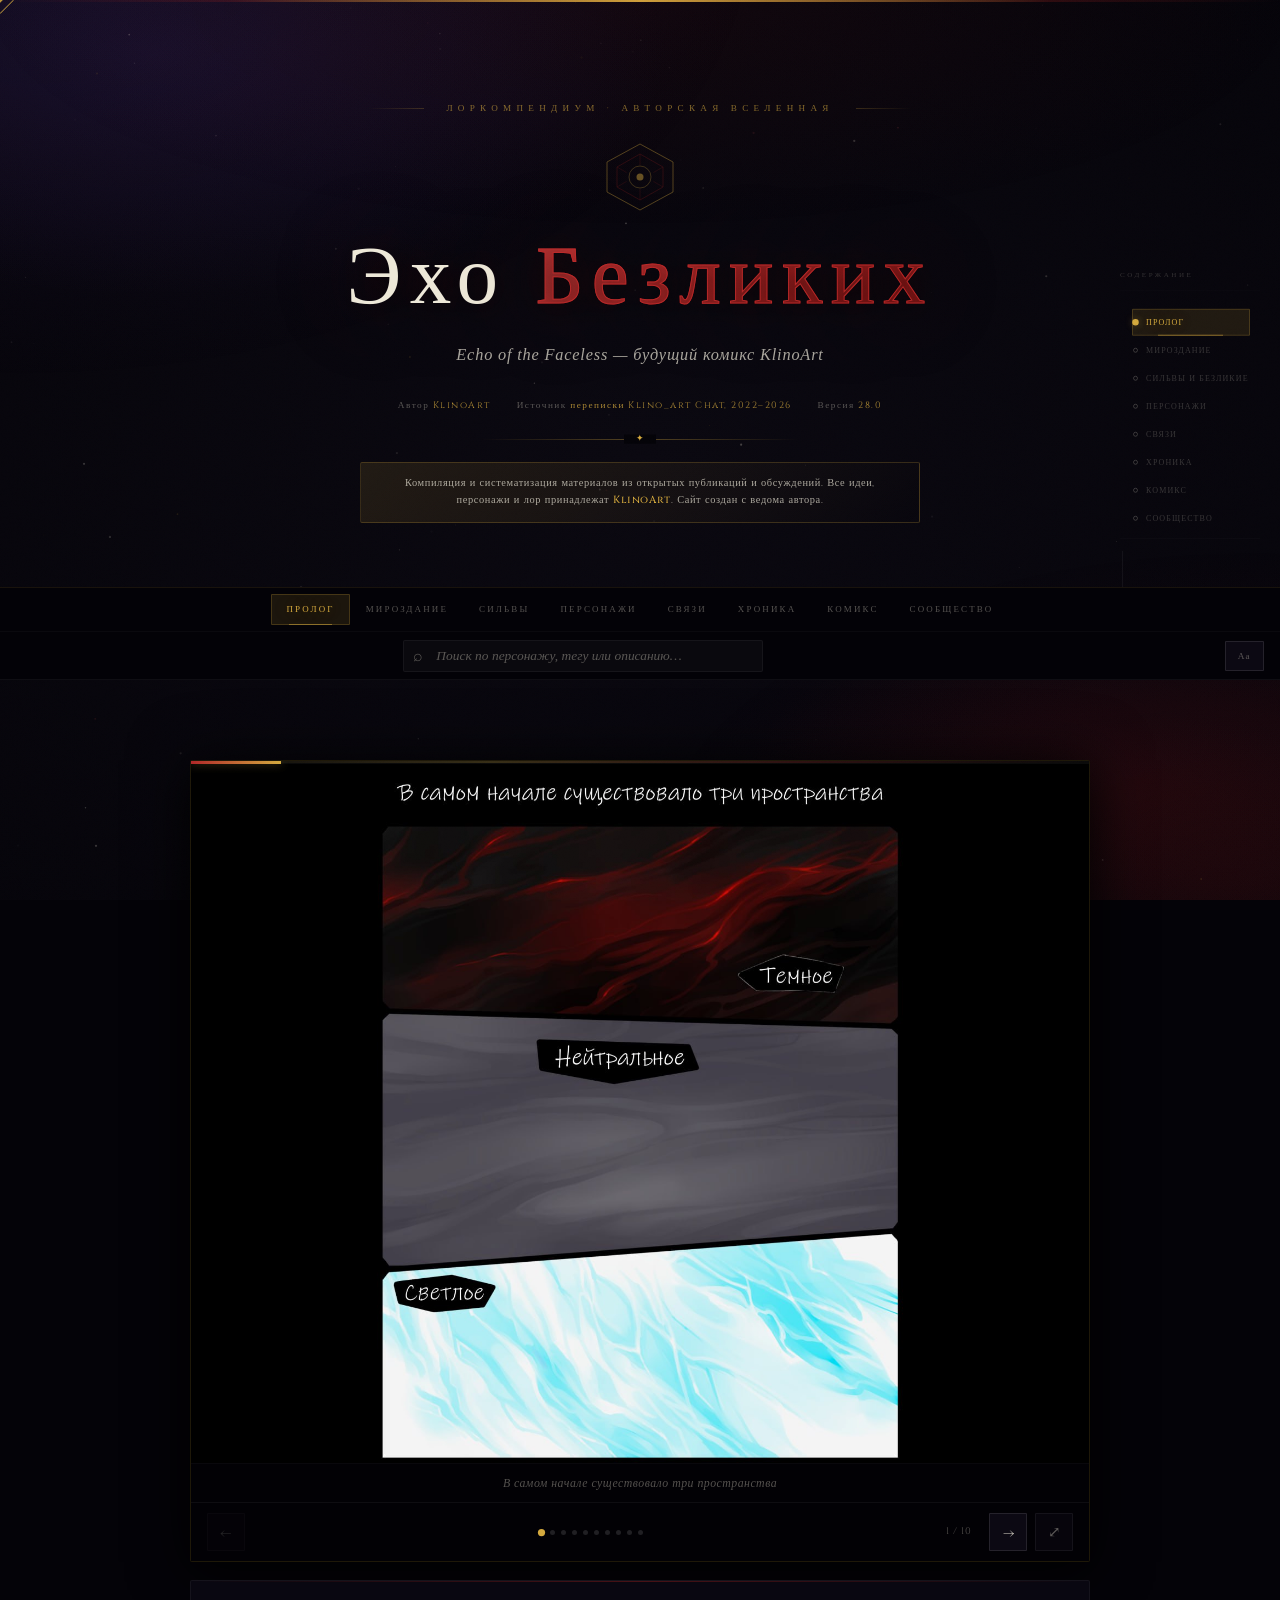
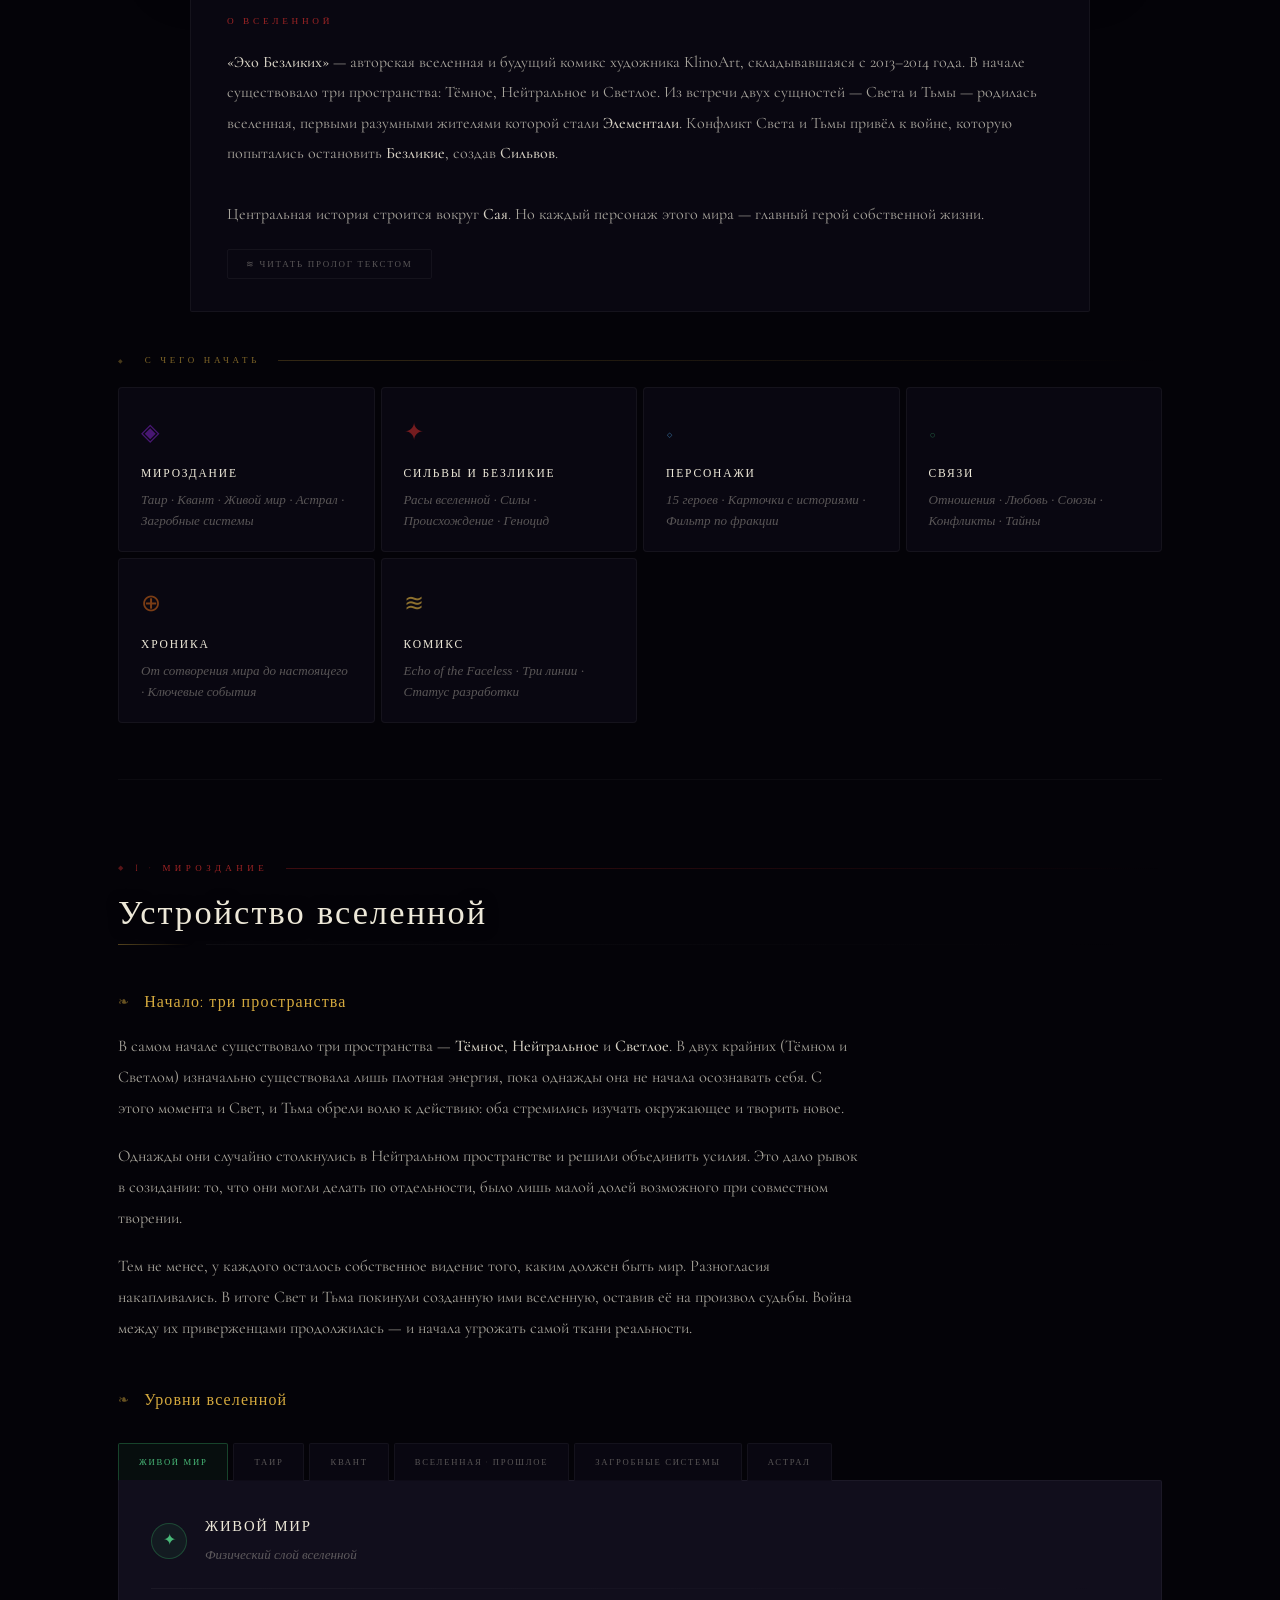
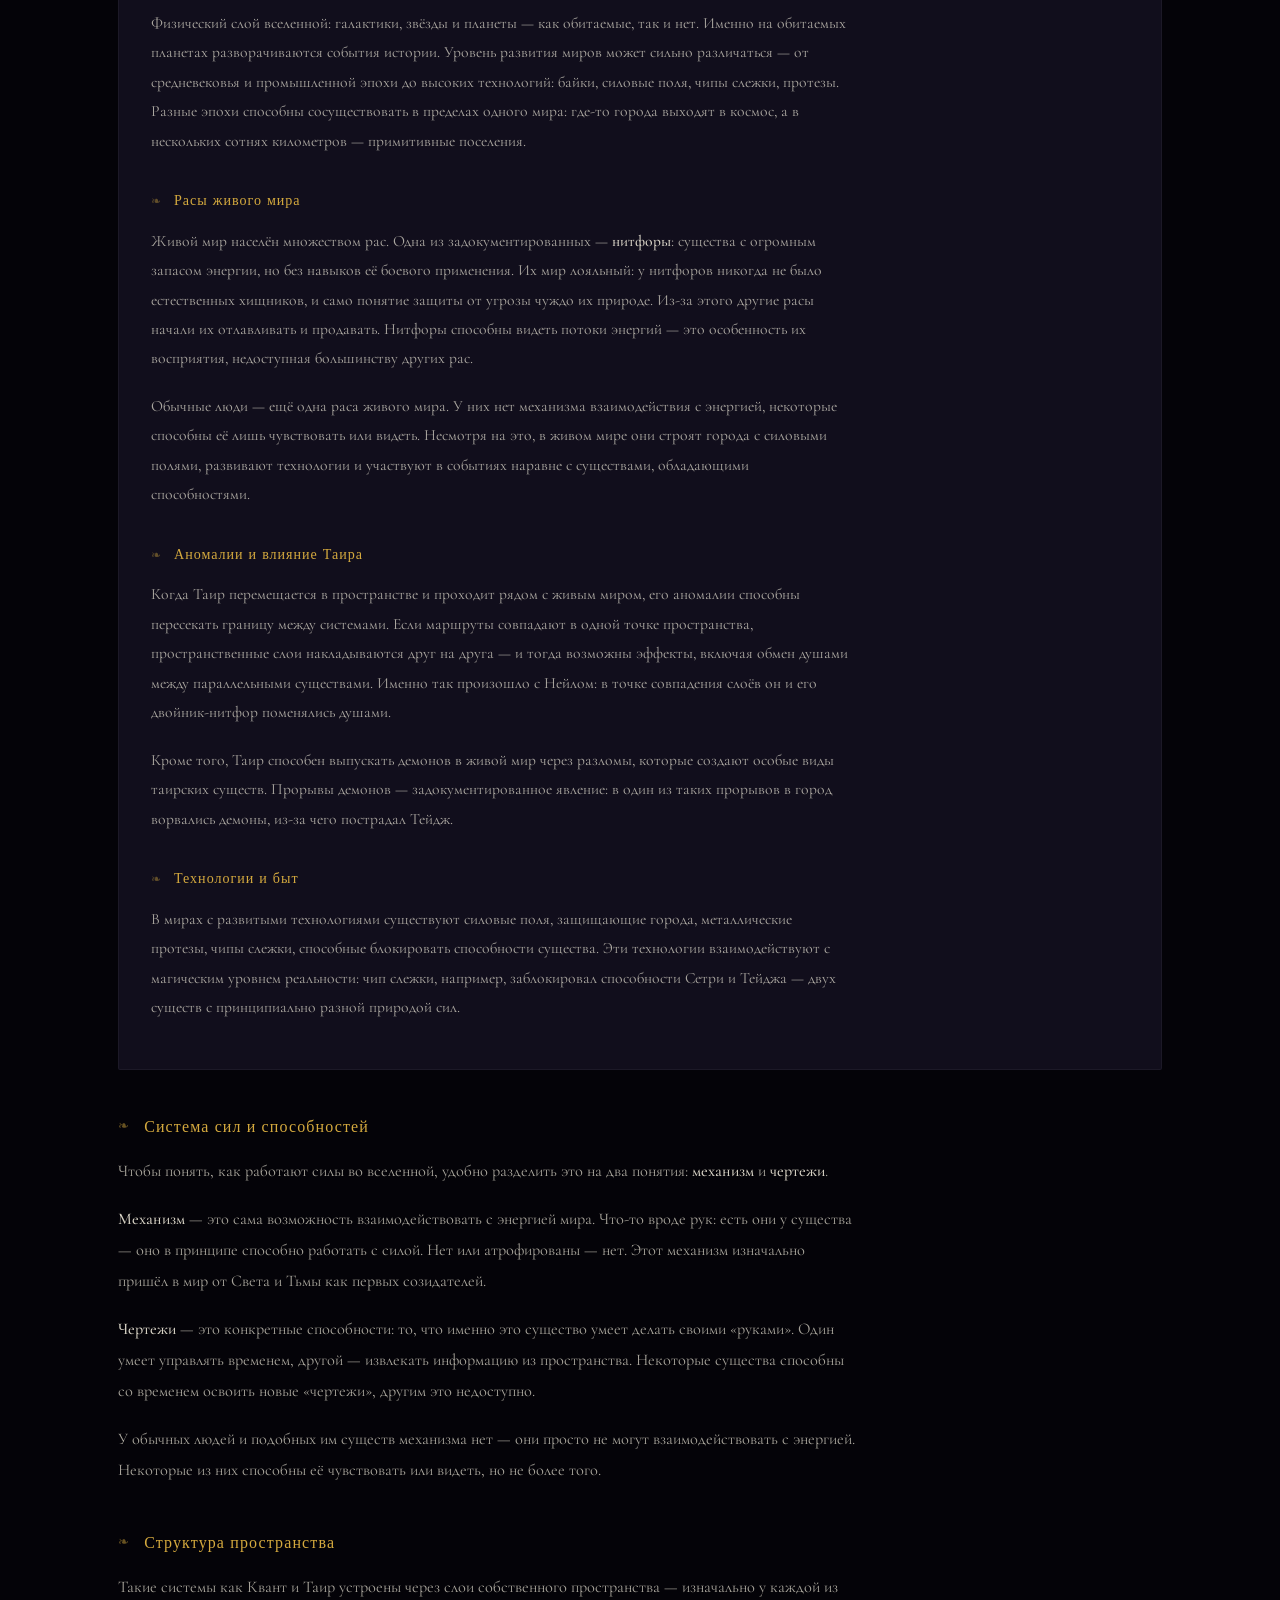
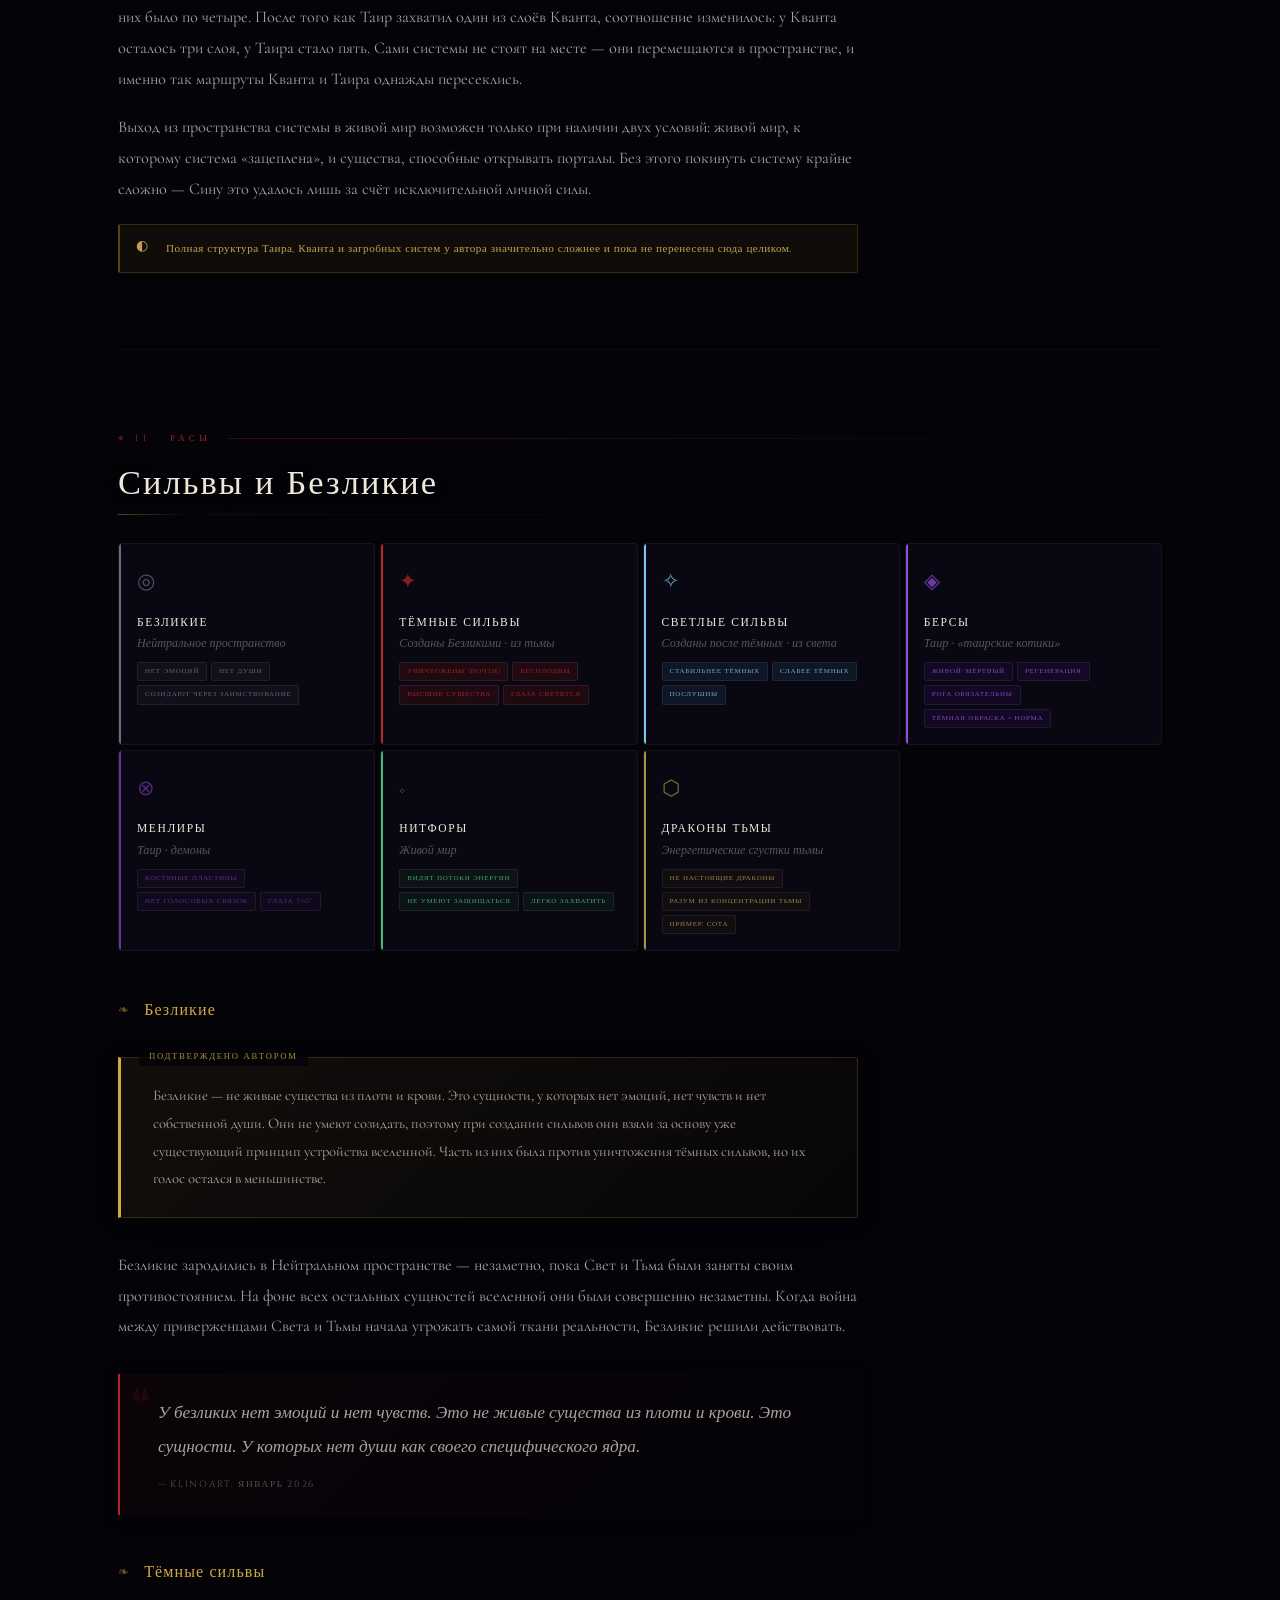
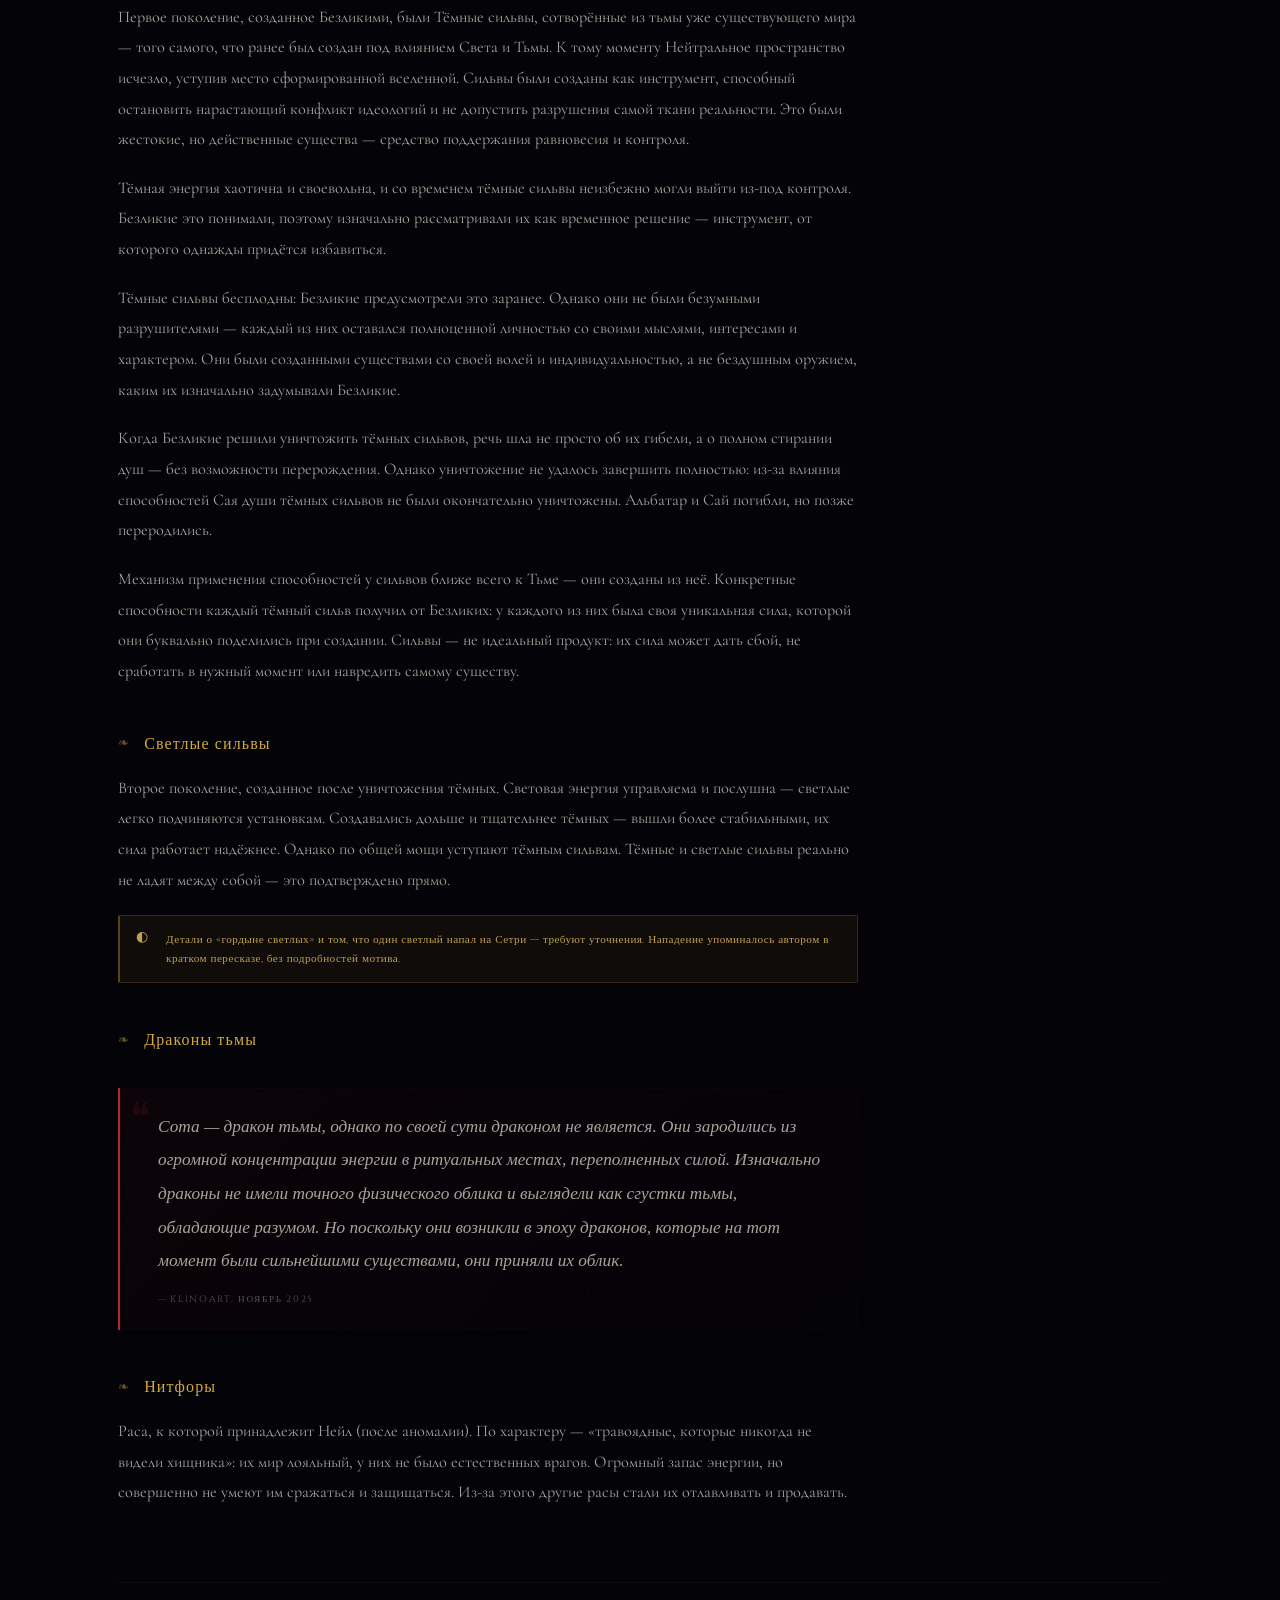
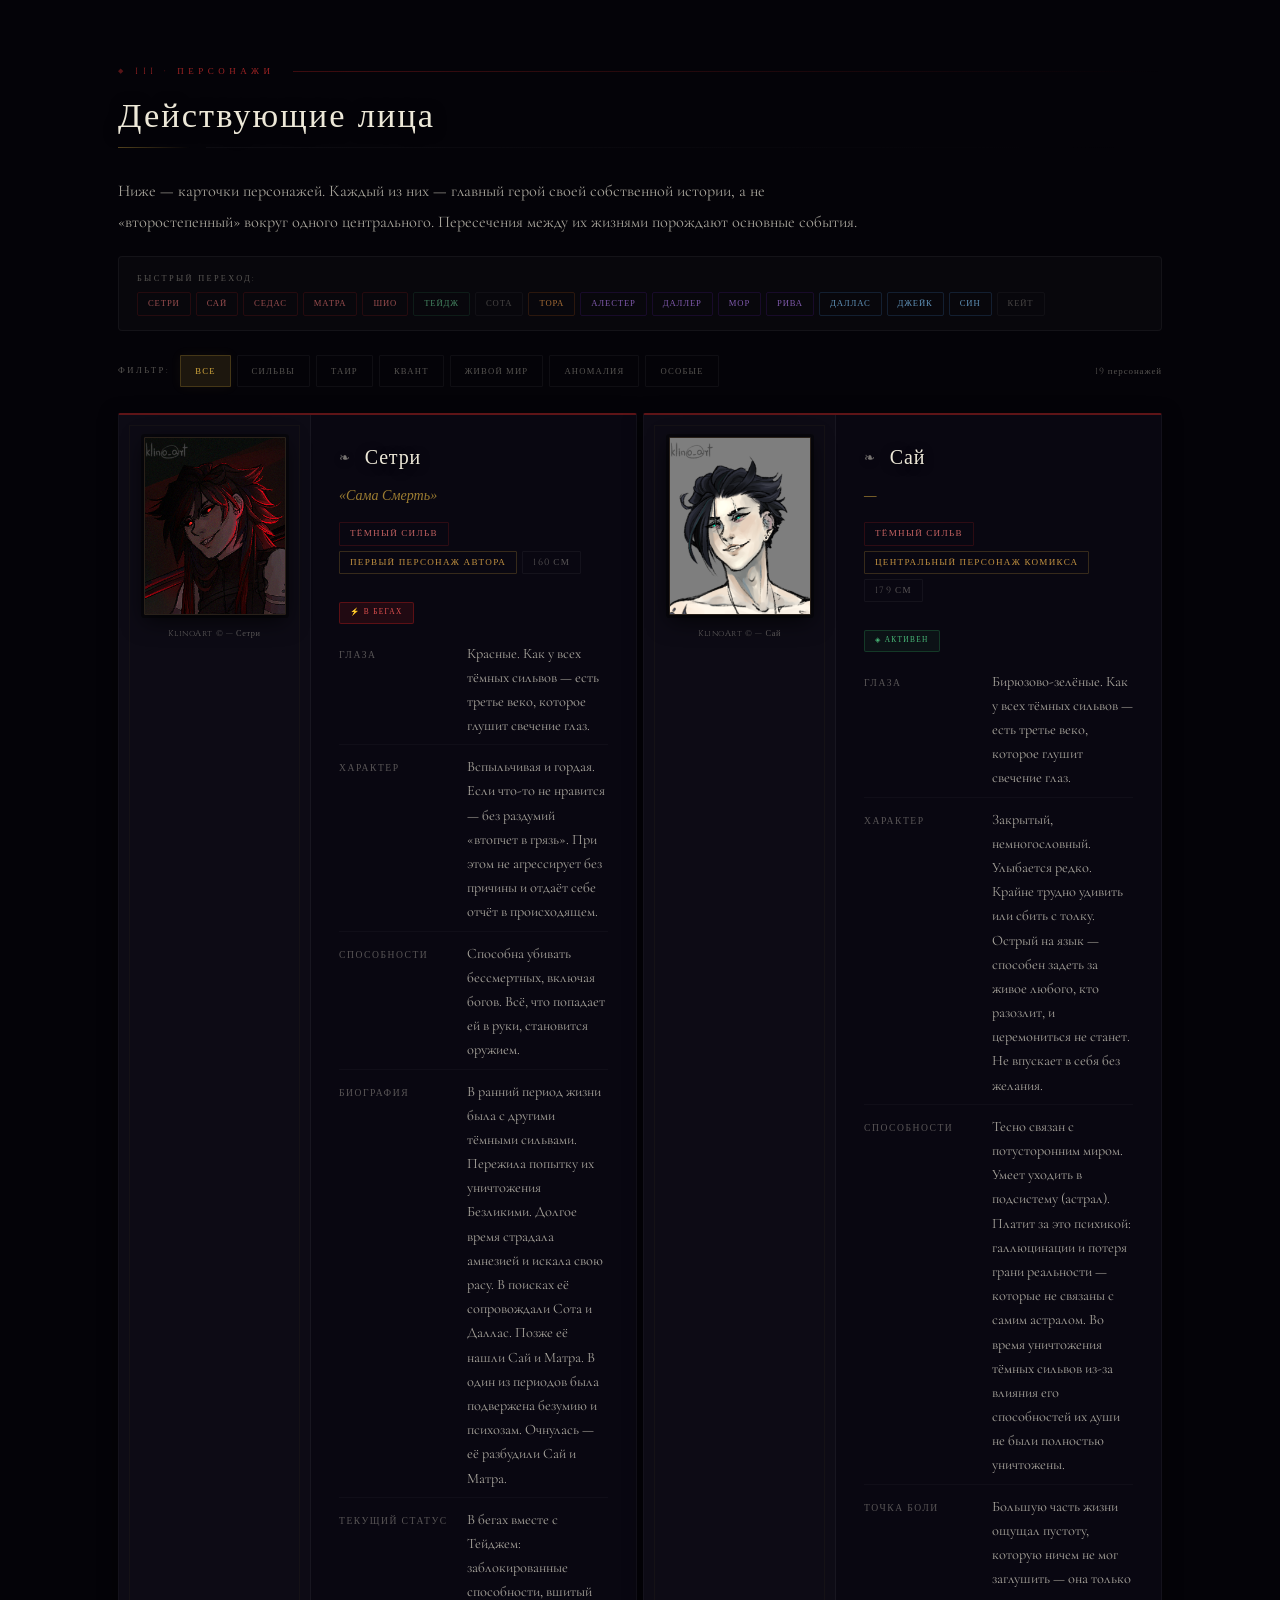
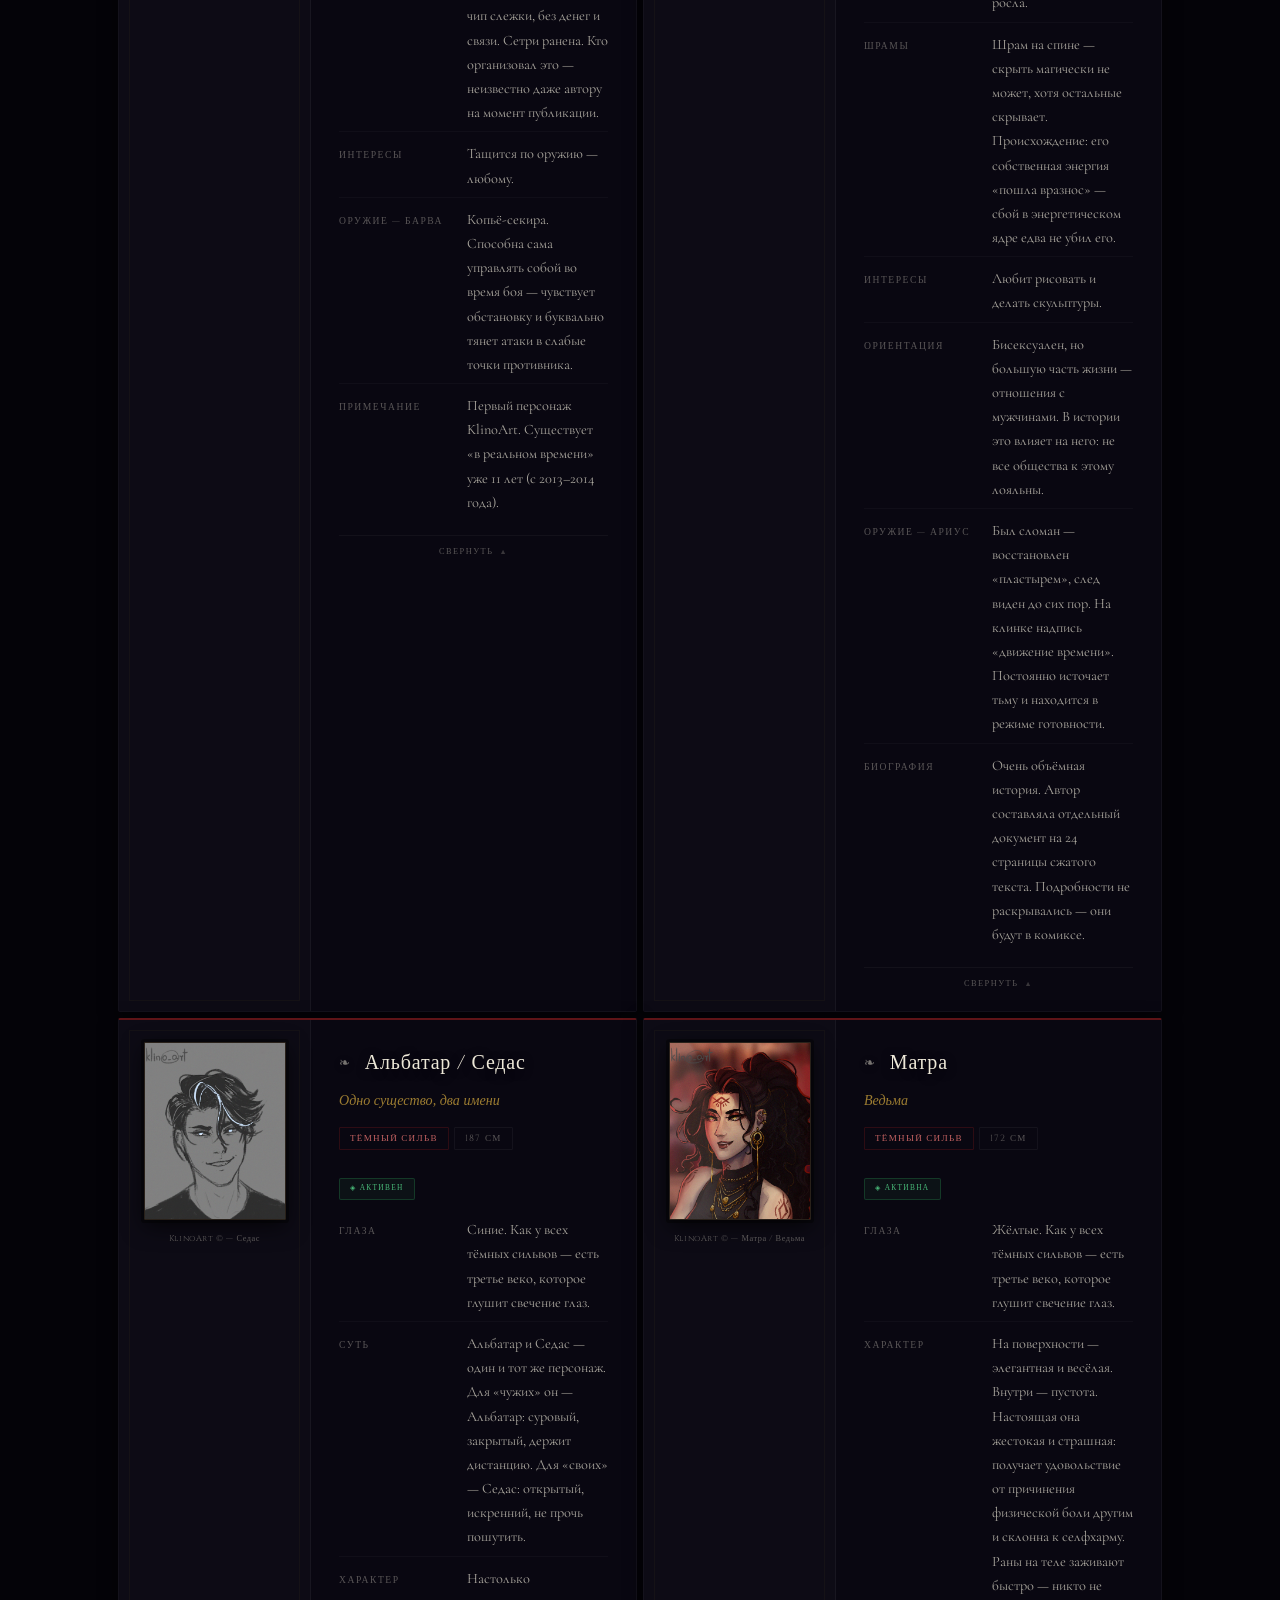
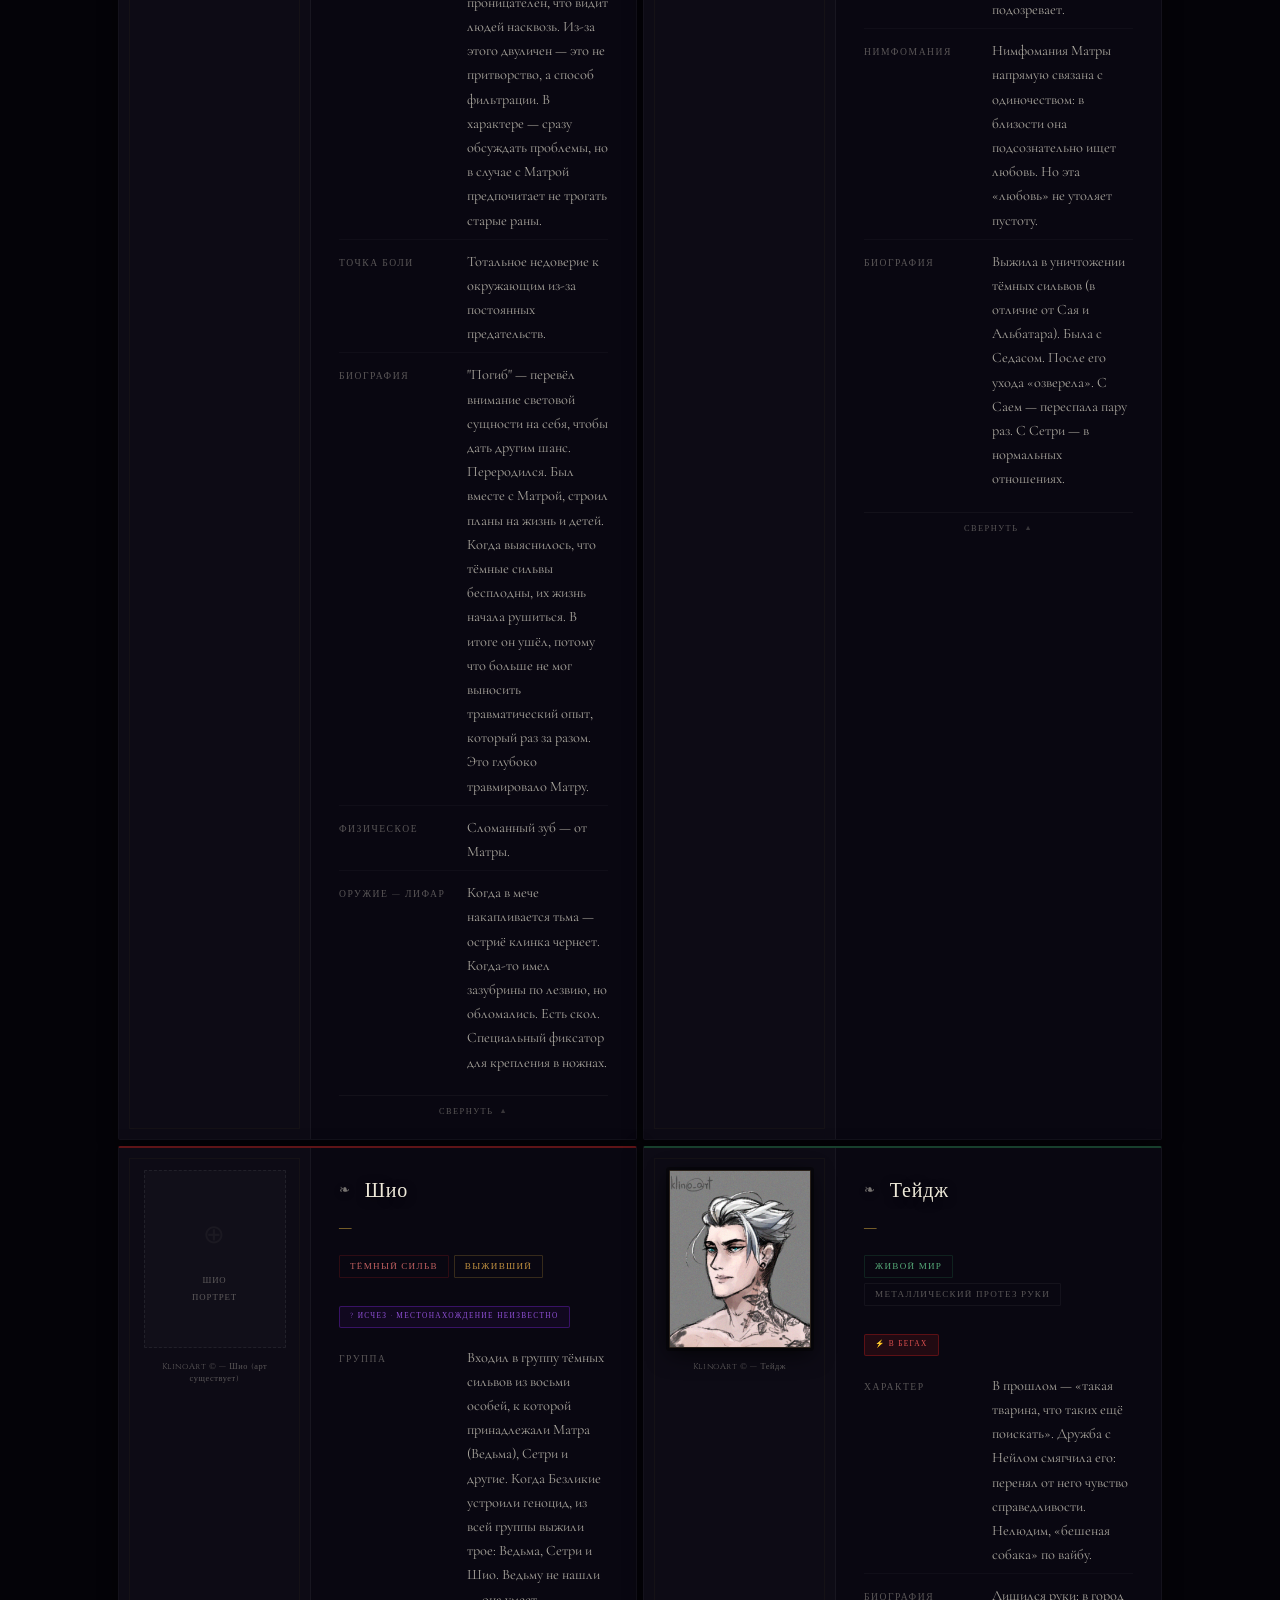
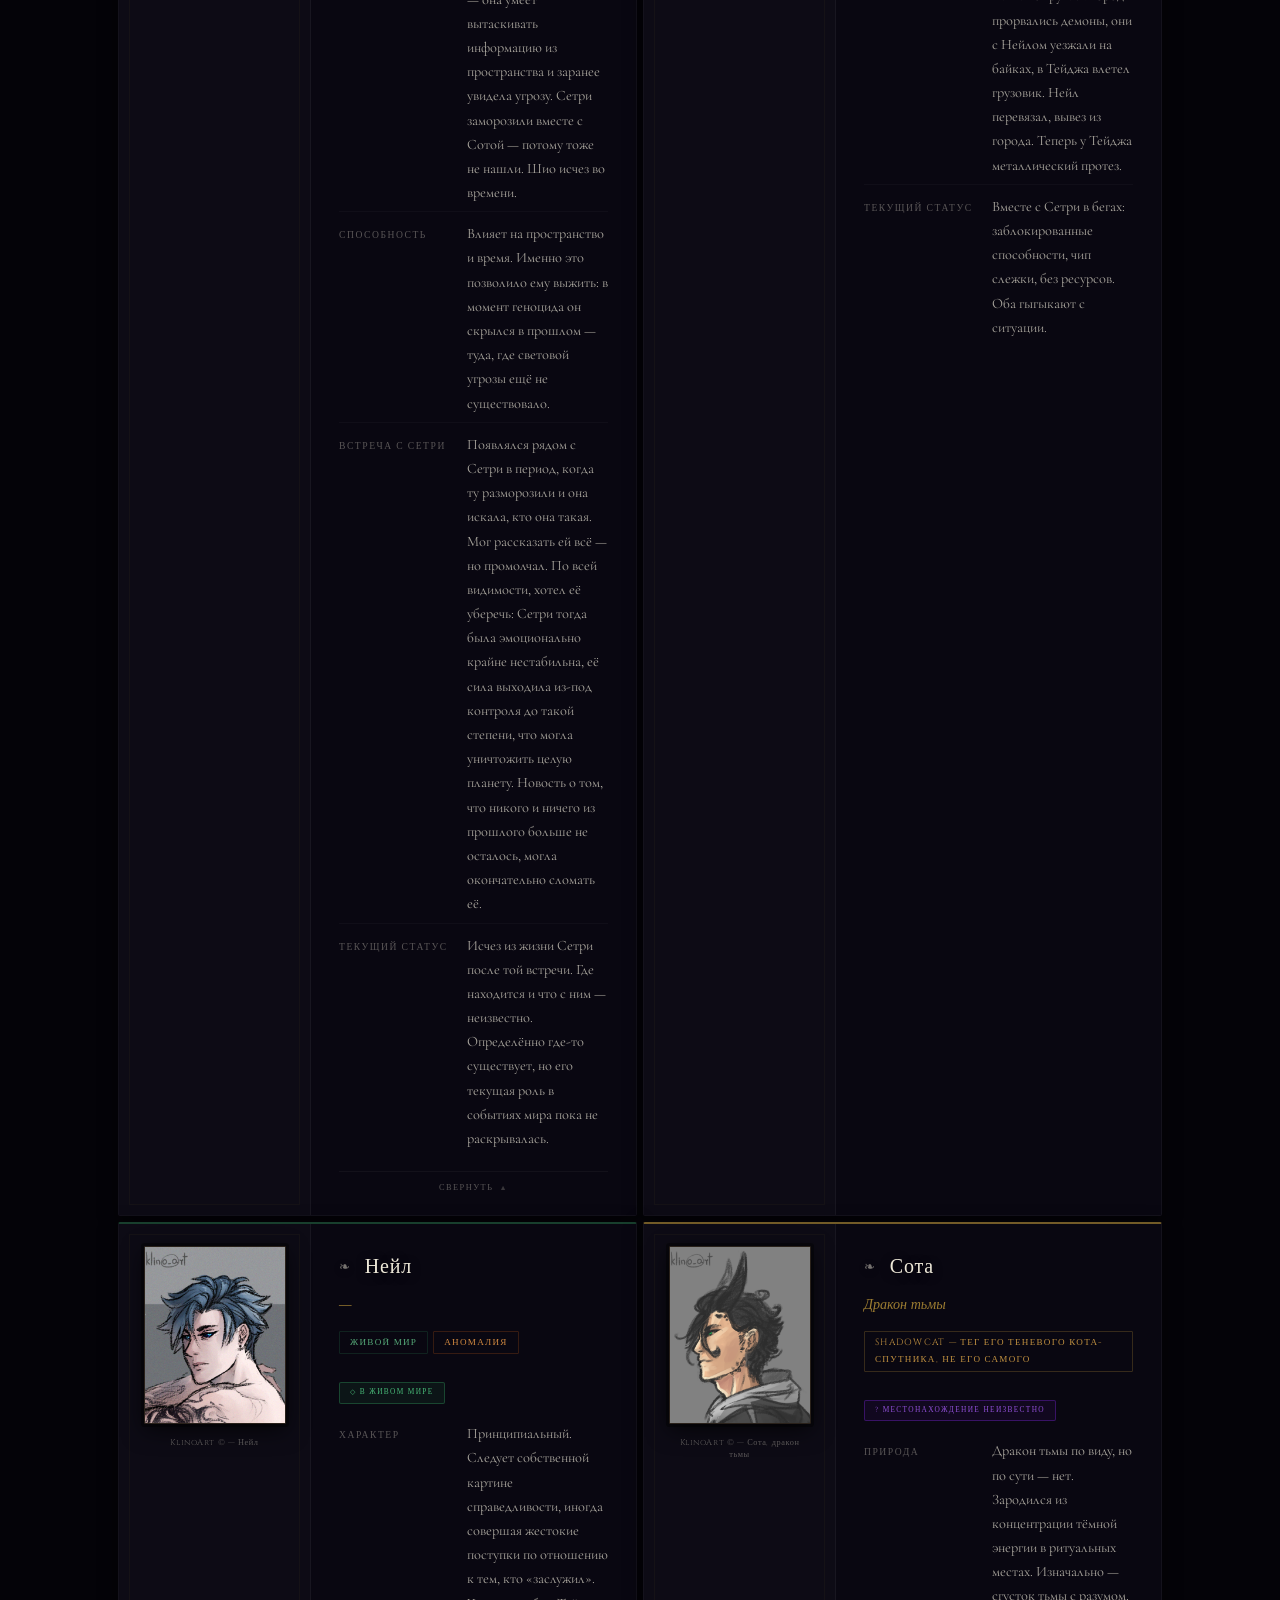
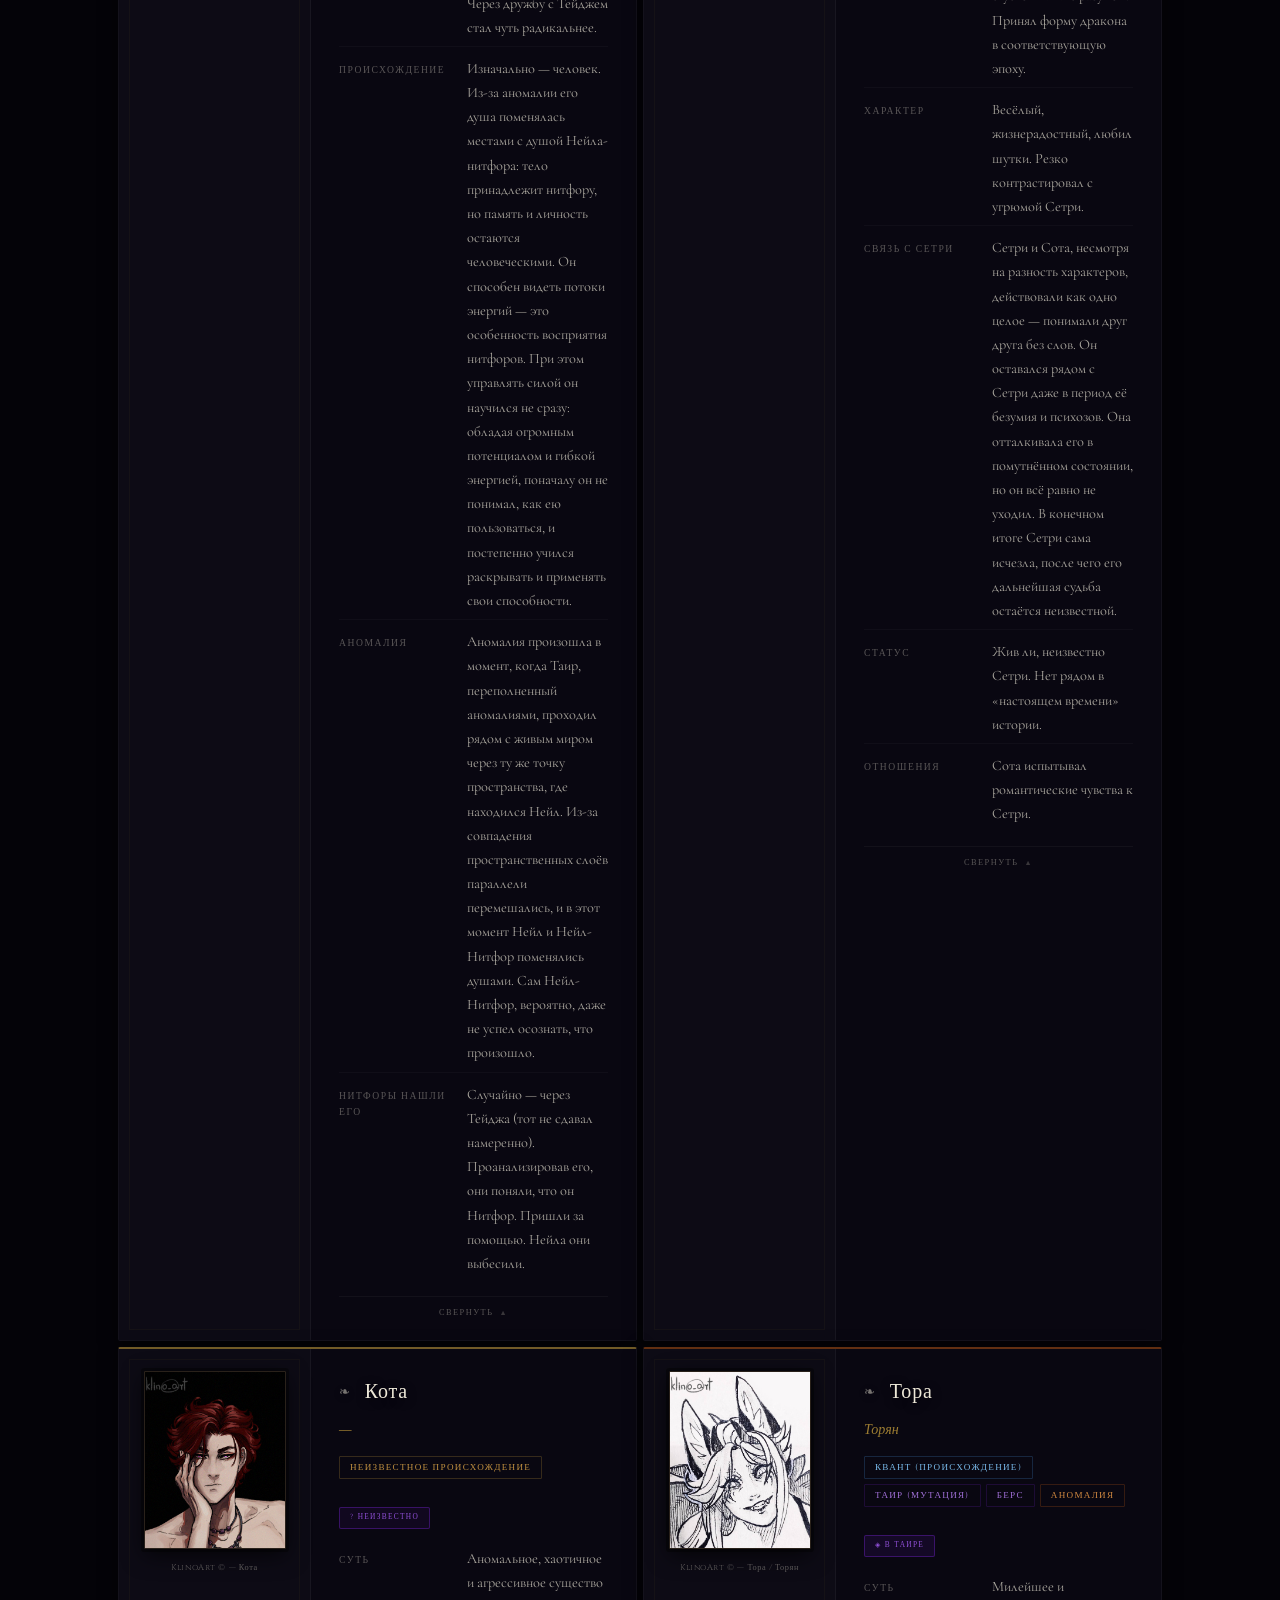
==== commit 0c1add08: "Add files via upload" ====
--- a/index.html
+++ b/index.html
@@ -149,6 +149,41 @@
   </div>
 </div>
 
+<aside id="site-toc" aria-label="Содержание">
+  <div class="toc-inner">
+    <div class="toc-label">Содержание</div>
+    <nav class="toc-nav">
+      <a href="#prologue" class="toc-link" data-section="prologue">
+        <span class="toc-dot"></span>Пролог
+      </a>
+      <a href="#world" class="toc-link" data-section="world">
+        <span class="toc-dot"></span>Мироздание
+      </a>
+      <a href="#silv" class="toc-link" data-section="silv">
+        <span class="toc-dot"></span>Сильвы и Безликие
+      </a>
+      <a href="#characters" class="toc-link" data-section="characters">
+        <span class="toc-dot"></span>Персонажи
+      </a>
+      <a href="#relationships" class="toc-link" data-section="relationships">
+        <span class="toc-dot"></span>Связи
+      </a>
+      <a href="#timeline" class="toc-link" data-section="timeline">
+        <span class="toc-dot"></span>Хроника
+      </a>
+      <a href="#comic" class="toc-link" data-section="comic">
+        <span class="toc-dot"></span>Комикс
+      </a>
+      <a href="#fandom" class="toc-link" data-section="fandom">
+        <span class="toc-dot"></span>Сообщество
+      </a>
+    </nav>
+    <div class="toc-progress-wrap">
+      <div class="toc-progress-bar" id="toc-progress-bar"></div>
+    </div>
+  </div>
+</aside>
+
 <main>
 
 <!-- ════════════════════════════════════════
@@ -157,6 +192,7 @@
 <section id="prologue">
 
   <div class="prologue-slider-wrap">
+    <div class="ps-progress-track" aria-hidden="true"><div class="ps-progress-fill" id="ps-progress"></div></div>
     <div class="prologue-strip" id="ps-strip">
       <div class="prologue-slide" data-caption="В самом начале существовало три пространства"><img src="images/prologue_01.jpg" alt="В самом начале существовало три пространства" loading="eager"></div>
       <div class="prologue-slide" data-caption="В двух крайних была лишь плотная энергия"><img src="images/prologue_02.jpg" alt="В двух крайних была лишь плотная энергия" loading="lazy" decoding="async"></div>
@@ -175,6 +211,7 @@
       <div class="ps-dots" id="ps-dots"></div>
       <span class="ps-counter"><span id="ps-cur">1</span>&thinsp;/&thinsp;<span id="ps-tot">10</span></span>
       <button class="ps-btn" id="ps-next" aria-label="Вперёд">→</button>
+      <button class="ps-btn ps-btn--expand" id="ps-expand" aria-label="Открыть в полный экран" title="Полный экран">⤢</button>
     </div>
   </div>
 
@@ -189,6 +226,10 @@
       Центральная история строится вокруг <strong>Сая</strong>. Но каждый персонаж этого мира —
       главный герой собственной жизни.
     </div>
+    <button class="prologue-text-btn" id="ps-text-toggle" type="button">
+      ≋ Читать пролог текстом
+    </button>
+    <ol class="prologue-text-list" id="ps-text-list" hidden></ol>
   </div>
 
   <!-- Portal hub / новичок начни здесь -->
@@ -433,7 +474,7 @@
   <p>Такие системы как Квант и Таир устроены через слои собственного пространства — изначально у каждой из них было по четыре. После того как Таир захватил один из слоёв Кванта, соотношение изменилось: у Кванта осталось три слоя, у Таира стало пять. Сами системы не стоят на месте — они перемещаются в пространстве, и именно так маршруты Кванта и Таира однажды пересеклись.</p>
   <p>Выход из пространства системы в живой мир возможен только при наличии двух условий: живой мир, к которому система «зацеплена», и существа, способные открывать порталы. Без этого покинуть систему крайне сложно — Сину это удалось лишь за счёт исключительной личной силы.</p>
 
-  <div class="warning-block">
+  <div class="info-block info-block--partial">
     Полная структура Таира, Кванта и загробных систем у автора значительно сложнее и пока не перенесена сюда целиком.
   </div>
 
@@ -447,6 +488,66 @@
   <h2>Сильвы и Безликие</h2>
   <div class="h2-rule"></div>
 
+  <!-- Race overview grid -->
+  <div class="race-grid">
+    <div class="race-card race-card--faceless">
+      <div class="race-card-icon">◎</div>
+      <div class="race-card-name">Безликие</div>
+      <div class="race-card-origin">Нейтральное пространство</div>
+      <div class="race-card-traits">
+        <span>Нет эмоций</span><span>Нет души</span><span>Созидают через заимствование</span>
+      </div>
+    </div>
+    <div class="race-card race-card--dark-silv">
+      <div class="race-card-icon">✦</div>
+      <div class="race-card-name">Тёмные сильвы</div>
+      <div class="race-card-origin">Созданы Безликими · из тьмы</div>
+      <div class="race-card-traits">
+        <span>Уничтожены (почти)</span><span>Бесплодны</span><span>Высшие существа</span><span>Глаза светятся</span>
+      </div>
+    </div>
+    <div class="race-card race-card--light-silv">
+      <div class="race-card-icon">✧</div>
+      <div class="race-card-name">Светлые сильвы</div>
+      <div class="race-card-origin">Созданы после тёмных · из света</div>
+      <div class="race-card-traits">
+        <span>Стабильнее тёмных</span><span>Слабее тёмных</span><span>Послушны</span>
+      </div>
+    </div>
+    <div class="race-card race-card--bers">
+      <div class="race-card-icon">◈</div>
+      <div class="race-card-name">Берсы</div>
+      <div class="race-card-origin">Таир · «таирские котики»</div>
+      <div class="race-card-traits">
+        <span>Живой-мёртвый</span><span>Регенерация</span><span>Рога обязательны</span><span>Тёмная окраска = норма</span>
+      </div>
+    </div>
+    <div class="race-card race-card--menlir">
+      <div class="race-card-icon">⊗</div>
+      <div class="race-card-name">Менлиры</div>
+      <div class="race-card-origin">Таир · демоны</div>
+      <div class="race-card-traits">
+        <span>Костяные пластины</span><span>Нет голосовых связок</span><span>Глаза 360°</span>
+      </div>
+    </div>
+    <div class="race-card race-card--nitfor">
+      <div class="race-card-icon">◇</div>
+      <div class="race-card-name">Нитфоры</div>
+      <div class="race-card-origin">Живой мир</div>
+      <div class="race-card-traits">
+        <span>Видят потоки энергии</span><span>Не умеют защищаться</span><span>Легко захватить</span>
+      </div>
+    </div>
+    <div class="race-card race-card--darkdragon">
+      <div class="race-card-icon">⬡</div>
+      <div class="race-card-name">Драконы тьмы</div>
+      <div class="race-card-origin">Энергетические сгустки тьмы</div>
+      <div class="race-card-traits">
+        <span>Не настоящие драконы</span><span>Разум из концентрации тьмы</span><span>Пример: Сота</span>
+      </div>
+    </div>
+  </div>
+
   <h3>Безликие</h3>
 
   <div class="confirmed-box">
@@ -470,7 +571,7 @@
   <h3>Светлые сильвы</h3>
   <p>Второе поколение, созданное после уничтожения тёмных. Световая энергия управляема и послушна — светлые легко подчиняются установкам. Создавались дольше и тщательнее тёмных — вышли более стабильными, их сила работает надёжнее. Однако по общей мощи уступают тёмным сильвам. Тёмные и светлые сильвы реально не ладят между собой — это подтверждено прямо.</p>
 
-  <div class="warning-block">
+  <div class="info-block info-block--partial">
     Детали о «гордыне светлых» и том, что один светлый напал на Сетри — требуют уточнения. Нападение упоминалось автором в кратком пересказе, без подробностей мотива.
   </div>
 
@@ -548,6 +649,7 @@
           <span class="tag special">Первый персонаж автора</span>
           <span class="tag">160 см</span>
         </div>
+        <div class="char-status char-status--chase">⚡ В бегах</div>
         <div class="char-body">
           <div class="char-field">
             <span class="field-label">Глаза</span>
@@ -599,6 +701,7 @@
           <span class="tag special">Центральный персонаж комикса</span>
           <span class="tag">179 см</span>
         </div>
+        <div class="char-status char-status--active">◈ Активен</div>
         <div class="char-body">
           <div class="char-field">
             <span class="field-label">Глаза</span>
@@ -653,6 +756,7 @@
           <span class="tag silv">Тёмный сильв</span>
           <span class="tag">187 см</span>
         </div>
+        <div class="char-status char-status--active">◈ Активен</div>
         <div class="char-body">
           <div class="char-field">
             <span class="field-label">Глаза</span>
@@ -699,6 +803,7 @@
           <span class="tag silv">Тёмный сильв</span>
           <span class="tag">172 см</span>
         </div>
+        <div class="char-status char-status--active">◈ Активна</div>
         <div class="char-body">
           <div class="char-field">
             <span class="field-label">Глаза</span>
@@ -733,6 +838,7 @@
           <span class="tag silv">Тёмный сильв</span>
           <span class="tag special">Выживший</span>
         </div>
+        <div class="char-status char-status--unknown">? Исчез · местонахождение неизвестно</div>
         <div class="char-body">
           <div class="char-field">
             <span class="field-label">Группа</span>
@@ -767,6 +873,7 @@
           <span class="tag living">Живой мир</span>
           <span class="tag">Металлический протез руки</span>
         </div>
+        <div class="char-status char-status--chase">⚡ В бегах</div>
         <div class="char-body">
           <div class="char-field">
             <span class="field-label">Характер</span>
@@ -797,6 +904,7 @@
           <span class="tag living">Живой мир</span>
           <span class="tag anomaly">Аномалия</span>
         </div>
+        <div class="char-status char-status--living">◇ В живом мире</div>
         <div class="char-body">
           <div class="char-field">
             <span class="field-label">Характер</span>
@@ -830,6 +938,7 @@
         <div class="char-tags">
           <span class="tag special">Shadowcat — тег его теневого кота-спутника, не его самого</span>
         </div>
+        <div class="char-status char-status--unknown">? Местонахождение неизвестно</div>
         <div class="char-body">
           <div class="char-field">
             <span class="field-label">Природа</span>
@@ -867,6 +976,7 @@
         <div class="char-tags">
           <span class="tag special">Неизвестное происхождение</span>
         </div>
+        <div class="char-status char-status--unknown">? Неизвестно</div>
         <div class="char-body">
           <div class="char-field">
             <span class="field-label">Суть</span>
@@ -899,6 +1009,7 @@
           <span class="tag thair">Берс</span>
           <span class="tag anomaly">Аномалия</span>
         </div>
+        <div class="char-status char-status--thair">◈ В Таире</div>
         <div class="char-body">
           <div class="char-field">
             <span class="field-label">Суть</span>
@@ -934,6 +1045,7 @@
           <span class="tag thair">Полукровка: берс-дракон</span>
           <span class="tag">Аристократия</span>
         </div>
+        <div class="char-status char-status--living">◇ В живом мире</div>
         <div class="char-body">
           <div class="char-field">
             <span class="field-label">Происхождение</span>
@@ -969,6 +1081,7 @@
           <span class="tag thair">Берс</span>
           <span class="tag">230 см</span>
         </div>
+        <div class="char-status char-status--thair">◈ В Таире</div>
         <div class="char-body">
           <div class="char-field">
             <span class="field-label">Суть</span>
@@ -995,6 +1108,7 @@
           <span class="tag thair">Таир</span>
           <span class="tag thair">Менлир</span>
         </div>
+        <div class="char-status char-status--thair">◈ В Таире</div>
         <div class="char-body">
           <div class="char-field">
             <span class="field-label">Вид</span>
@@ -1026,6 +1140,7 @@
           <span class="tag thair">Берс</span>
           <span class="tag special">Живой-мёртвый</span>
         </div>
+        <div class="char-status char-status--thair">◈ В Таире</div>
         <div class="char-body">
           <div class="char-field">
             <span class="field-label">Природа</span>
@@ -1052,6 +1167,7 @@
           <span class="tag kvant">Квант</span>
           <span class="tag special">Высшее существо</span>
         </div>
+        <div class="char-status char-status--dead">✦ Умер · может быть воскрешён</div>
         <div class="char-body">
           <div class="char-field">
             <span class="field-label">Суть</span>
@@ -1094,6 +1210,7 @@
           <span class="tag kvant">Квант</span>
           <span class="tag kvant">Полукровка</span>
         </div>
+        <div class="char-status char-status--living">◇ В живом мире</div>
         <div class="char-body">
           <div class="char-field">
             <span class="field-label">Происхождение</span>
@@ -1140,6 +1257,7 @@
           <span class="tag kvant">Квант</span>
           <span class="tag kvant">Чистокровный</span>
         </div>
+        <div class="char-status char-status--living">◇ В живом мире</div>
         <div class="char-body">
           <div class="char-field">
             <span class="field-label">Суть</span>
@@ -1177,6 +1295,7 @@
         <div class="char-tags">
           <span class="tag kvant">Квант</span>
         </div>
+        <div class="char-status char-status--living">◇ В живом мире</div>
         <div class="char-body">
           <div class="char-field">
             <span class="field-label">Связь с Джейком</span>
@@ -1202,6 +1321,7 @@
         <div class="char-tags">
           <span class="tag">Демон</span>
         </div>
+        <div class="char-status char-status--unknown">? Неизвестно</div>
         <div class="char-body">
           <div class="char-field">
             <span class="field-label">Характер</span>
@@ -1417,6 +1537,24 @@
     Некоторые персонажи пришли из моих снов — их образ и концепт. Та же Сетри и Сота. Изначально они у меня во снах тусили, устраивали вакханалию. Изредка рядом с ними появлялся Даллас. А после я подумала — а что если создать из этого историю?
     <cite>— KlinoArt, январь 2026</cite>
   </blockquote>
+
+  <div class="comic-cta">
+    <div class="comic-cta-inner">
+      <div class="comic-cta-icon">◈</div>
+      <div class="comic-cta-text">
+        <div class="comic-cta-title">Следить за разработкой</div>
+        <div class="comic-cta-sub">Арты, лор и обновления по комиксу — в Telegram-канале KlinoArt</div>
+      </div>
+      <div class="comic-cta-links">
+        <a href="https://t.me/klinoart" target="_blank" rel="noopener" class="cta-btn cta-btn--primary">
+          Telegram-канал
+        </a>
+        <a href="https://t.me/klino_artchat" target="_blank" rel="noopener" class="cta-btn cta-btn--secondary">
+          Чат фандома
+        </a>
+      </div>
+    </div>
+  </div>
 
 </section>
 
--- a/styles/styles.css
+++ b/styles/styles.css
@@ -1,8 +1,7 @@
 /* ════════════════════════════════════════════════════════════
-   КОДЕКС ТЕНЕЙ v30 — Дизайн-система
+   КОДЕКС ТЕНЕЙ v27 — Дизайн-система
    Эстетика: иллюминированный архив тёмной вселенной
 ════════════════════════════════════════════════════════════ */
-
 :root {
   --bg:           #040308;
   --bg2:          #0a0810;
@@ -31,29 +30,46 @@
   --red-dim:      rgba(140,28,28,0.28);
   --red-line:     rgba(140,28,28,0.48);
 
+  --teal:         #157080;
+  --teal-bright:  #1a90a4;
+  --teal-glow:    rgba(21,112,128,0.18);
+  --teal-dim:     rgba(21,112,128,0.26);
+
+  /* ── Faction colours ───────────────────────────────── */
+  /* Таир — тёмно-фиолетовый */
   --thair:        #6a20a8;
   --thair-bright: #9050d8;
   --thair-glow:   rgba(90,28,160,0.15);
   --thair-dim:    rgba(90,28,160,0.26);
   --thair-line:   rgba(90,28,160,0.55);
 
+  /* Квант — бело-голубой */
   --kvant:        #4a9ad8;
   --kvant-bright: #7ec4f0;
   --kvant-glow:   rgba(70,140,210,0.13);
   --kvant-dim:    rgba(70,140,210,0.24);
   --kvant-line:   rgba(70,140,210,0.50);
 
+  /* Живой мир — лесной зелёный */
   --living:        #2e8a58;
   --living-bright: #48b878;
   --living-glow:   rgba(40,120,75,0.13);
   --living-dim:    rgba(40,120,75,0.24);
   --living-line:   rgba(40,120,75,0.50);
 
+  /* Аномалия — ржавый янтарь */
   --anomaly:        #b85a18;
   --anomaly-bright: #e07830;
   --anomaly-glow:   rgba(180,85,20,0.14);
   --anomaly-dim:    rgba(180,85,20,0.26);
   --anomaly-line:   rgba(180,85,20,0.52);
+
+  --purple:       #5c38a0;
+  --purple-dim:   rgba(92,56,160,0.22);
+  --purple-glow:  rgba(92,56,160,0.12);
+
+  --warn:         #7a6020;
+  --warn-bg:      rgba(122,96,32,0.12);
 
   --border:       rgba(255,255,255,0.048);
   --border-gold:  rgba(212,169,62,0.18);
@@ -72,6 +88,7 @@
   --transition:   0.25s cubic-bezier(0.22, 1, 0.36, 1);
 }
 
+/* ── Reset ─────────────────────────────────────────────── */
 *, *::before, *::after { box-sizing: border-box; margin: 0; padding: 0; }
 html { scroll-behavior: smooth; }
 img  { max-width: 100%; display: block; }
@@ -80,6 +97,7 @@
 button { -webkit-tap-highlight-color: transparent; touch-action: manipulation; }
 input, button, select, textarea { font-family: inherit; }
 
+/* ── Scrollbar ─────────────────────────────────────────── */
 ::-webkit-scrollbar { width: 5px; }
 ::-webkit-scrollbar-track { background: var(--bg); }
 ::-webkit-scrollbar-thumb {
@@ -88,6 +106,7 @@
 }
 ::-webkit-scrollbar-thumb:hover { background: rgba(212,169,62,0.45); }
 
+/* ── Scroll Progress Bar ──────────────────────────────── */
 #scroll-progress {
   position: fixed; top: 0; left: 0;
   width: 0%; height: 2px;
@@ -97,6 +116,7 @@
   box-shadow: 0 0 12px rgba(212,169,62,0.55);
 }
 
+/* ── Body ─────────────────────────────────────────────── */
 body {
   background-color: var(--bg);
   color: var(--text);
@@ -110,13 +130,13 @@
   -webkit-text-size-adjust: 100%;
 }
 
+/* ── Grain & Background overlays ─────────────────────── */
 #grain-overlay {
   position: fixed; inset: 0; z-index: 150;
   pointer-events: none; opacity: 0.028;
-  background-image: url("data:image/svg+xml,%3Csvg viewBox='0 0 256 256' xmlns='http://www.w3.org/2000/svg'%3E%3Cfilter id='n'%3E%3CfeTurbulence type='fractalNoise' baseFrequency='0.9' numOctaves='4' s[...]");
+  background-image: url("data:image/svg+xml,%3Csvg viewBox='0 0 256 256' xmlns='http://www.w3.org/2000/svg'%3E%3Cfilter id='n'%3E%3CfeTurbulence type='fractalNoise' baseFrequency='0.9' numOctaves='4' stitchTiles='stitch'/%3E%3C/filter%3E%3Crect width='100%25' height='100%25' filter='url(%23n)'/%3E%3C/svg%3E");
   background-size: 180px 180px; mix-blend-mode: overlay;
 }
-
 #bg-overlay {
   position: fixed; inset: 0; z-index: -2; pointer-events: none;
   background:
@@ -124,38 +144,32 @@
     radial-gradient(ellipse 58% 40% at 88% 88%, rgba(128,18,18,0.16) 0%, transparent 52%),
     radial-gradient(ellipse 100% 100% at 50% 50%, #0a0810 0%, #040308 100%);
 }
-
 #bg-anim {
   position: fixed; inset: 0; z-index: -1; pointer-events: none; overflow: hidden;
   will-change: transform;
 }
-
 #bg-anim::before {
   content: ''; position: absolute; inset: -30%;
   background: radial-gradient(ellipse 60% 52% at 20% 14%, rgba(92,56,160,0.11) 0%, transparent 60%);
   animation: bgFloat1 36s ease-in-out infinite;
   will-change: transform;
 }
-
 #bg-anim::after {
   content: ''; position: absolute; inset: -30%;
   background: radial-gradient(ellipse 52% 40% at 80% 80%, rgba(128,18,18,0.12) 0%, transparent 58%);
   animation: bgFloat2 44s ease-in-out infinite;
   will-change: transform;
 }
-
 @keyframes bgFloat1 {
   0%,100% { transform: translate(0,0) scale(1); }
   35%     { transform: translate(2.2%,1.6%) scale(1.05); }
   70%     { transform: translate(-1.6%,2.2%) scale(0.96); }
 }
-
 @keyframes bgFloat2 {
   0%,100% { transform: translate(0,0) scale(1); }
   42%     { transform: translate(-2%,-1.4%) scale(1.04); }
   75%     { transform: translate(1.4%,-2%) scale(0.97); }
 }
-
 @media (prefers-reduced-motion: reduce) {
   #bg-anim::before, #bg-anim::after { animation: none; }
 }
@@ -165,14 +179,12 @@
 /* ════════════════════════════════════════════════════════════
    HEADER
 ════════════════════════════════════════════════════════════ */
-
 header {
   position: relative;
   text-align: center;
   padding: 88px 24px 64px;
   overflow: hidden;
 }
-
 header::before {
   content: '';
   position: absolute; top: 0; left: 0; right: 0; height: 2px;
@@ -180,7 +192,6 @@
     transparent 0%, var(--red-dim) 18%, var(--gold) 50%,
     var(--red-dim) 82%, transparent 100%);
 }
-
 header::after {
   content: '';
   position: absolute; top: 0; left: 0; right: 0; bottom: 0;
@@ -196,13 +207,11 @@
   position: relative; z-index: 1;
   display: inline-flex; align-items: center; gap: 22px;
 }
-
 .header-eyebrow::before, .header-eyebrow::after {
   content: '';
   display: inline-block; width: 56px; height: 1px;
   background: linear-gradient(to right, transparent, var(--gold-line));
 }
-
 .header-eyebrow::after { background: linear-gradient(to left, transparent, var(--gold-line)); }
 
 .header-sigil {
@@ -211,12 +220,10 @@
   animation: sigilPulse 6s ease-in-out infinite;
   position: relative; z-index: 1;
 }
-
 @keyframes sigilPulse {
   0%, 100% { opacity: 0.52; filter: drop-shadow(0 0 4px rgba(212,169,62,0.18)); }
   50%       { opacity: 0.80; filter: drop-shadow(0 0 14px rgba(140,28,28,0.45)) drop-shadow(0 0 6px rgba(212,169,62,0.22)); }
 }
-
 @media (prefers-reduced-motion: reduce) {
   .header-sigil { animation: none; opacity: 0.55; }
 }
@@ -233,13 +240,10 @@
   animation: headerReveal 1.6s cubic-bezier(0.16, 1, 0.3, 1) forwards;
   opacity: 0; transform: translateY(16px);
 }
-
 @keyframes headerReveal { to { opacity: 1; transform: translateY(0); } }
-
 @media (prefers-reduced-motion: reduce) {
   header h1 { animation: none; opacity: 1; transform: none; }
 }
-
 header h1 em {
   font-style: normal; color: transparent;
   -webkit-text-stroke: 1px rgba(190,42,42,0.85);
@@ -259,7 +263,6 @@
   background: linear-gradient(to right, transparent, var(--gold-line), transparent);
   margin: 24px auto 18px;
 }
-
 .header-rule::before {
   content: '✦'; position: absolute;
   top: 50%; left: 50%; transform: translate(-50%, -50%);
@@ -273,7 +276,6 @@
   display: flex; justify-content: center; flex-wrap: wrap;
   gap: 4px 26px; position: relative; z-index: 1;
 }
-
 .header-meta span { color: var(--gold); opacity: 0.80; }
 
 .authorship-notice {
@@ -285,13 +287,11 @@
   letter-spacing: 0.06em; color: var(--text-dim); line-height: 1.72;
   position: relative; z-index: 1;
 }
-
 .authorship-notice strong { color: var(--gold); }
 
 /* ════════════════════════════════════════════════════════════
    TOPBAR
 ════════════════════════════════════════════════════════════ */
-
 .topbar {
   position: sticky; top: 0; z-index: 500;
   background: rgba(4,3,8,0.97);
@@ -307,7 +307,6 @@
   gap: 1px; padding: 6px 12px;
   border-bottom: 1px solid rgba(255,255,255,0.028);
 }
-
 nav a {
   font-family: var(--font-display); font-size: 0.56rem;
   letter-spacing: 0.24em; text-transform: uppercase;
@@ -318,13 +317,11 @@
   position: relative; white-space: nowrap;
   touch-action: manipulation; -webkit-tap-highlight-color: transparent;
 }
-
 nav a:hover, nav a.active {
   color: var(--gold); border-color: var(--gold-dim);
   background: var(--gold-glow); text-decoration: none;
   text-shadow: 0 0 16px rgba(212,169,62,0.35);
 }
-
 nav a.active::after {
   content: ''; position: absolute;
   bottom: -1px; left: 22%; right: 22%;
@@ -334,27 +331,22 @@
 .search-bar {
   display: flex; align-items: center; gap: 10px; padding: 7px 16px;
 }
-
 .search-input-wrap {
   position: relative; flex: 1; max-width: 360px; margin: 0 auto;
 }
-
 .search-input-wrap::before {
   content: '⌕'; position: absolute; left: 10px; top: 50%;
   transform: translateY(-50%); color: var(--text-faint);
   font-size: 1rem; pointer-events: none;
 }
-
 #search-clear {
   display: none; position: absolute; right: 8px; top: 50%;
   transform: translateY(-50%); background: none; border: none;
   color: var(--text-faint); font-size: 0.72rem; cursor: pointer;
   padding: 4px 6px; border-radius: 2px; transition: color 0.15s;
 }
-
 #search-clear:hover { color: var(--text); }
 #search-clear.visible { display: block; }
-
 #search-input {
   width: 100%; background: rgba(255,255,255,0.030);
   border: 1px solid var(--border); border-radius: 2px;
@@ -363,14 +355,11 @@
   padding: 7px 32px 7px 32px; outline: none;
   transition: border-color 0.25s, background 0.25s, box-shadow 0.25s;
 }
-
 #search-input::placeholder { color: var(--text-faint); font-style: italic; }
-
 #search-input:focus {
   border-color: var(--gold-line); background: rgba(255,255,255,0.055);
   box-shadow: 0 0 0 3px rgba(212,169,62,0.06); font-style: normal;
 }
-
 .search-count {
   font-family: var(--font-display); font-size: 0.57rem;
   letter-spacing: 0.12em; color: var(--text-faint);
@@ -378,35 +367,35 @@
 }
 
 /* ════════════════════════════════════════════════════════════
-   MAIN
-════════════════════════════════════════════════════════════ */
-
+   MAIN LAYOUT
+════════════════════════════════════════════════════════════ */
 main {
   max-width: 1000px; margin: 0 auto; padding: 0 28px 130px;
   padding-left: max(28px, env(safe-area-inset-left));
   padding-right: max(28px, env(safe-area-inset-right));
 }
 
+/* ════════════════════════════════════════════════════════════
+   SECTIONS
+════════════════════════════════════════════════════════════ */
 section {
   padding: 80px 0 56px;
   border-bottom: 1px solid rgba(255,255,255,0.035);
   position: relative;
   scroll-margin-top: 72px;
 }
-
 section:last-child { border-bottom: none; }
 
+/* Ornamental chapter number / label */
 .section-tag {
   font-family: var(--font-display); font-size: 0.56rem;
   letter-spacing: 0.50em; text-transform: uppercase;
   color: var(--red-bright); display: flex; align-items: center;
   gap: 18px; margin-bottom: 16px; opacity: 0.90;
 }
-
 .section-tag::before {
   content: '◆'; font-size: 0.46rem; opacity: 0.55; margin-right: -10px;
 }
-
 .section-tag::after {
   content: ''; flex: 1; height: 1px;
   background: linear-gradient(to right, var(--red-line), transparent);
@@ -420,17 +409,14 @@
   text-shadow: 0 2px 14px rgba(0,0,0,0.65);
   letter-spacing: 0.06em; line-height: 1.2;
 }
-
 .h2-rule {
   display: flex; align-items: center; gap: 16px;
   margin: 10px 0 28px;
 }
-
 .h2-rule::before {
   content: ''; display: block; width: 72px; height: 1px;
   background: linear-gradient(to right, var(--gold-line), transparent);
 }
-
 .h2-rule::after {
   content: ''; display: block; flex: 1; height: 1px;
   background: linear-gradient(to right, rgba(255,255,255,0.04), transparent);
@@ -442,7 +428,6 @@
   margin: 42px 0 14px; letter-spacing: 0.07em;
   display: flex; align-items: center; gap: 14px;
 }
-
 h3::before {
   content: '❧'; font-size: 0.82rem; opacity: 0.48;
   flex-shrink: 0; font-family: Georgia, serif;
@@ -452,627 +437,103 @@
   color: var(--text-dim); margin-bottom: 18px;
   max-width: 740px; font-size: 1.02rem;
 }
-
 strong { color: rgba(237,232,216,0.90); font-weight: 500; }
 
-/* ════════════════════════════════════════════════════════════
-   QUICKSTART (СТАРТОВОЕ РУКОВОДСТВО)
-════════════════════════════════════════════════════════════ */
-
-.quickstart-grid {
+
+/* ════════════════════════════════════════════════════════════
+   WORLD GRID
+════════════════════════════════════════════════════════════ */
+.world-grid {
   display: grid;
-  grid-template-columns: repeat(auto-fit, minmax(240px, 1fr));
-  gap: 16px;
-  margin: 32px 0;
-}
-
-.quickstart-card {
-  padding: 28px;
-  background: var(--glass);
-  border: 1px solid var(--border);
-  border-radius: var(--radius);
-  transition: all var(--transition);
-  display: flex;
-  flex-direction: column;
-  gap: 14px;
-  position: relative;
-}
-
-.quickstart-card::before {
-  content: '';
-  position: absolute;
-  top: 0;
-  left: 0;
-  right: 0;
-  height: 2px;
+  grid-template-columns: repeat(auto-fill, minmax(260px, 1fr));
+  gap: 6px; margin-top: 28px;
+}
+.world-cell {
+  padding: 28px; background: var(--glass);
+  border: 1px solid var(--border); border-radius: var(--radius);
+  transition: background var(--transition), border-color var(--transition),
+              transform var(--transition), box-shadow var(--transition);
+  position: relative; overflow: hidden;
+}
+.world-cell::before {
+  content: ''; position: absolute; top: 0; left: 0; right: 0; height: 1px;
   background: linear-gradient(to right, transparent, var(--gold-dim), transparent);
-  opacity: 0;
-  transition: opacity 0.3s;
-}
-
-.quickstart-card:hover {
-  background: var(--glass-hover);
-  border-color: rgba(212,169,62,0.14);
+  opacity: 0; transition: opacity 0.3s;
+}
+.world-cell::after {
+  content: '◆'; position: absolute; top: 12px; right: 16px;
+  font-size: 0.36rem; color: var(--gold); opacity: 0; transition: opacity 0.3s;
+}
+.world-cell:hover {
+  background: var(--glass-hover); border-color: rgba(212,169,62,0.14);
   transform: translateY(-3px);
-  box-shadow: var(--shadow), 0 0 0 1px rgba(212,169,62,0.07);
-}
-
-.quickstart-card:hover::before { opacity: 1; }
-
-.quickstart-icon {
-  font-size: 2.2rem;
-  line-height: 1;
-}
-
-.quickstart-title {
-  font-family: var(--font-deco);
-  font-size: 1.2rem;
-  font-weight: 400;
-  color: var(--text);
-  margin: 0;
-  letter-spacing: 0.04em;
-}
-
-.quickstart-desc {
-  font-size: 0.92rem;
-  line-height: 1.72;
-  color: var(--text-dim);
-  margin: 0;
-}
-
-.quickstart-link {
-  align-self: flex-start;
-  font-family: var(--font-display);
-  font-size: 0.62rem;
-  letter-spacing: 0.12em;
-  text-transform: uppercase;
-  color: var(--gold);
-  padding: 6px 12px;
-  border: 1px solid var(--gold-dim);
-  border-radius: 1px;
-  transition: all 0.2s;
-  margin-top: auto;
-}
-
-.quickstart-link:hover {
-  background: var(--gold-glow);
-  border-color: var(--gold);
-  color: var(--gold-bright);
-}
-
-.quickstart-note {
-  padding: 20px 24px;
-  background: var(--gold-glow);
-  border: 1px solid var(--gold-dim);
-  border-radius: var(--radius);
-  font-size: 0.90rem;
-  line-height: 1.65;
-  color: var(--text-dim);
-}
-
-.quickstart-note strong { color: var(--gold); }
-
-/* ════════════════════════════════════════════════════════════
-   UNIVERSE TABS
-════════════════════════════════════════════════════════════ */
-
-.universe-tabs-wrap {
-  margin: 28px 0;
-}
-
-.universe-tabs {
-  display: flex;
-  flex-wrap: wrap;
-  gap: 8px;
-  margin-bottom: 20px;
-}
-
-.utab-btn {
-  font-family: var(--font-display);
-  font-size: 0.62rem;
-  letter-spacing: 0.14em;
-  text-transform: uppercase;
-  padding: 8px 16px;
-  border: 1px solid var(--border);
-  border-radius: 1px;
-  color: var(--text-faint);
-  background: transparent;
-  cursor: pointer;
-  transition: all 0.2s;
-  min-height: 36px;
-}
-
-.utab-btn:hover {
-  color: var(--text-dim);
-  border-color: rgba(255,255,255,0.12);
-}
-
-.utab-btn.active {
-  color: var(--gold);
-  border-color: var(--gold-dim);
-  background: var(--gold-glow);
-}
-
-.universe-panels {
-  display: flex;
-  flex-direction: column;
-}
-
-.upanel {
-  display: none;
-  padding: 28px;
-  background: var(--glass);
-  border: 1px solid var(--border);
-  border-radius: var(--radius);
-  flex-direction: column;
-  gap: 16px;
-}
-
-.upanel.active {
-  display: flex;
-}
-
-.upanel-header {
-  display: flex;
-  gap: 16px;
-  align-items: flex-start;
-  padding-bottom: 16px;
-  border-bottom: 1px solid rgba(255,255,255,0.026);
-}
-
-.upanel-icon {
-  font-size: 2rem;
-  line-height: 1;
-  flex-shrink: 0;
-}
-
-.upanel-icon--living { color: var(--living-bright); }
-.upanel-icon--thair { color: var(--thair-bright); }
-.upanel-icon--kvant { color: var(--kvant-bright); }
-
-.upanel-title {
-  font-family: var(--font-deco);
-  font-size: 1.3rem;
-  font-weight: 400;
-  color: var(--text);
-  margin: 0;
-  letter-spacing: 0.04em;
-}
-
-.upanel-subtitle {
-  font-family: var(--font-display);
-  font-size: 0.62rem;
-  letter-spacing: 0.10em;
-  text-transform: uppercase;
-  color: var(--text-faint);
-}
-
-.upanel p {
-  font-size: 0.94rem;
-  line-height: 1.75;
-  color: var(--text-dim);
-  margin-bottom: 12px;
-  max-width: none;
-}
-
-.upanel h4 {
-  font-family: var(--font-display);
-  font-size: 0.78rem;
-  letter-spacing: 0.12em;
-  text-transform: uppercase;
-  color: var(--gold);
-  margin: 16px 0 10px;
-}
-
-/* ════════════════════════════════════════════════════════════
-   RACES SECTION
-════════════════════════════════════════════════════════════ */
-
-.races-grid {
-  display: grid;
-  grid-template-columns: repeat(auto-fill, minmax(320px, 1fr));
-  gap: 16px;
-  margin: 32px 0;
-}
-
-.race-card {
-  background: var(--glass);
-  border: 1px solid var(--border);
-  border-radius: var(--radius);
-  padding: 28px;
-  transition: all var(--transition);
-  position: relative;
-  overflow: hidden;
-}
-
-.race-card::before {
-  content: '';
-  position: absolute;
-  top: 0;
-  left: 0;
-  right: 0;
-  height: 2px;
-  background: linear-gradient(to right, transparent, var(--gold-dim), transparent);
-  opacity: 0;
-  transition: opacity 0.3s;
-}
-
-.race-card:hover {
-  background: var(--glass-hover);
-  border-color: rgba(212,169,62,0.14);
-  transform: translateY(-3px);
-  box-shadow: var(--shadow), 0 0 0 1px rgba(212,169,62,0.07);
-}
-
-.race-card:hover::before { opacity: 1; }
-
-.race-card[data-world="silv"] { border-top: 2px solid rgba(140,28,28,0.65); }
-.race-card[data-world="thair"] { border-top: 2px solid var(--thair-line); }
-.race-card[data-world="kvant"] { border-top: 2px solid var(--kvant-line); }
-.race-card[data-world="living"] { border-top: 2px solid var(--living-line); }
-
-.race-header {
-  display: flex;
-  align-items: flex-start;
-  gap: 16px;
-  margin-bottom: 16px;
-}
-
-.race-icon {
-  font-size: 2.2rem;
-  line-height: 1;
-  flex-shrink: 0;
-}
-
-.race-title {
-  font-family: var(--font-deco);
-  font-size: 1.3rem;
-  font-weight: 400;
-  color: var(--text);
-  margin: 0;
-  letter-spacing: 0.04em;
-}
-
-.race-meta {
-  display: flex;
-  flex-wrap: wrap;
-  gap: 12px;
-  margin-bottom: 18px;
-  padding-bottom: 16px;
-  border-bottom: 1px solid rgba(255,255,255,0.026);
-}
-
-.race-meta span {
-  font-family: var(--font-display);
-  font-size: 0.56rem;
-  letter-spacing: 0.10em;
-  text-transform: uppercase;
-  color: var(--text-faint);
-}
-
-.race-content {
-  display: flex;
-  flex-direction: column;
-  gap: 14px;
-}
-
-.race-content h4 {
-  font-family: var(--font-display);
-  font-size: 0.76rem;
-  letter-spacing: 0.14em;
-  text-transform: uppercase;
-  color: var(--gold);
-  margin: 8px 0 0;
-  padding-top: 10px;
-}
-
-.race-content h4:first-child {
-  margin-top: 0;
-  padding-top: 0;
-}
-
-.race-content p {
-  font-size: 0.90rem;
-  line-height: 1.70;
-  color: var(--text-dim);
-  margin: 0;
-  max-width: none;
-}
-
-.race-subtypes,
-.race-members {
-  display: flex;
-  flex-direction: column;
-  gap: 8px;
-}
-
-.subtype-item {
-  display: flex;
-  flex-direction: column;
-  gap: 4px;
-  padding: 10px;
-  background: rgba(255,255,255,0.015);
-  border-left: 2px solid var(--gold-dim);
-  border-radius: 1px;
-}
-
-.subtype-name {
-  font-family: var(--font-display);
-  font-size: 0.66rem;
-  letter-spacing: 0.12em;
-  text-transform: uppercase;
-  color: var(--gold);
-}
-
-.subtype-desc {
-  font-size: 0.82rem;
-  line-height: 1.60;
-  color: var(--text-dim);
-}
-
-.race-members {
-  display: flex;
-  flex-wrap: wrap;
-  gap: 8px;
-}
-
-.member-link {
-  font-family: var(--font-display);
-  font-size: 0.60rem;
-  letter-spacing: 0.10em;
-  text-transform: uppercase;
-  color: var(--gold);
-  padding: 4px 10px;
-  border: 1px solid var(--gold-dim);
-  border-radius: 1px;
-  transition: all 0.2s;
-}
-
-.member-link:hover {
-  background: var(--gold-glow);
-  border-color: var(--gold);
-  color: var(--gold-bright);
-}
-
-/* ════════════════════════════════════════════════════════════
-   ABILITIES SECTION
-════════════════════════════════════════════════════════════ */
-
-.mechanics-explanation {
-  background: var(--glass);
-  border: 1px solid var(--border);
-  border-radius: var(--radius);
-  padding: 32px;
-  margin: 28px 0;
-}
-
-.mechanics-explanation h3 {
-  font-family: var(--font-display);
-  font-size: 1.1rem;
-  letter-spacing: 0.06em;
-  text-transform: uppercase;
-  color: var(--gold);
-  margin: 0 0 20px;
-}
-
-.mechanics-grid {
-  display: grid;
-  grid-template-columns: repeat(auto-fit, minmax(280px, 1fr));
-  gap: 20px;
-}
-
-.mechanics-card {
-  background: rgba(255,255,255,0.012);
-  border: 1px solid rgba(212,169,62,0.12);
-  border-radius: var(--radius);
-  padding: 20px;
-  display: flex;
-  flex-direction: column;
-  gap: 12px;
-}
-
-.mechanics-icon {
-  font-size: 2rem;
-  line-height: 1;
-}
-
-.mechanics-card h4 {
-  font-family: var(--font-display);
-  font-size: 0.88rem;
-  letter-spacing: 0.12em;
-  text-transform: uppercase;
-  color: var(--gold);
-  margin: 0;
-}
-
-.mechanics-card p {
-  font-size: 0.90rem;
-  color: var(--text-dim);
-  margin: 0;
-  max-width: none;
-  line-height: 1.70;
-}
-
-.abilities-filter {
-  display: flex;
-  flex-wrap: wrap;
-  gap: 8px;
-  margin: 24px 0;
-}
-
-.ability-filter-btn {
-  font-family: var(--font-display);
-  font-size: 0.58rem;
-  letter-spacing: 0.12em;
-  text-transform: uppercase;
-  padding: 6px 14px;
-  border: 1px solid var(--border);
-  border-radius: 1px;
-  color: var(--text-faint);
-  background: transparent;
-  cursor: pointer;
-  transition: all 0.2s;
+  box-shadow: 0 12px 36px rgba(0,0,0,0.50), 0 0 0 1px rgba(212,169,62,0.07);
+}
+.world-cell:hover::before, .world-cell:hover::after { opacity: 1; }
+.world-cell h4 {
+  font-family: var(--font-display); font-size: 0.62rem;
+  letter-spacing: 0.26em; text-transform: uppercase;
+  color: var(--gold); margin-bottom: 14px; padding-bottom: 10px;
+  border-bottom: 1px solid rgba(212,169,62,0.12);
+}
+.world-cell p {
+  font-size: 0.90rem; line-height: 1.74; color: var(--text-dim); margin-bottom: 0; max-width: none;
+}
+
+/* ════════════════════════════════════════════════════════════
+   TAG FILTER BAR
+════════════════════════════════════════════════════════════ */
+.tag-filter-bar {
+  display: flex; flex-wrap: wrap; gap: 6px;
+  margin-bottom: 26px; align-items: center;
+}
+.tag-filter-label {
+  font-family: var(--font-display); font-size: 0.54rem;
+  letter-spacing: 0.28em; text-transform: uppercase;
+  color: var(--text-faint); margin-right: 4px; flex-shrink: 0;
+}
+.tag-filter-btn {
+  font-family: var(--font-display); font-size: 0.54rem;
+  letter-spacing: 0.14em; text-transform: uppercase;
+  padding: 4px 14px; border: 1px solid var(--border);
+  border-radius: 1px; color: var(--text-faint);
+  background: transparent; cursor: pointer;
+  transition: color 0.2s, border-color 0.2s, background 0.2s, box-shadow 0.2s;
+  touch-action: manipulation; -webkit-tap-highlight-color: transparent;
   min-height: 32px;
 }
-
-.ability-filter-btn:hover {
-  color: var(--text-dim);
-  border-color: rgba(255,255,255,0.12);
-}
-
-.ability-filter-btn.active {
-  color: var(--gold);
-  border-color: var(--gold-dim);
-  background: var(--gold-glow);
-}
-
-.abilities-grid {
-  display: grid;
-  grid-template-columns: repeat(auto-fill, minmax(340px, 1fr));
-  gap: 16px;
-  margin: 28px 0;
-}
-
-.ability-card {
-  background: var(--glass);
-  border: 1px solid var(--border);
-  border-radius: var(--radius);
-  padding: 24px;
-  transition: all var(--transition);
-  display: flex;
-  flex-direction: column;
-  gap: 16px;
-}
-
-.ability-card:hover {
-  background: var(--glass-hover);
-  border-color: rgba(212,169,62,0.14);
-  transform: translateY(-2px);
-}
-
-.ability-header {
-  display: flex;
-  justify-content: space-between;
-  align-items: flex-start;
-  gap: 12px;
-  padding-bottom: 12px;
-  border-bottom: 1px solid rgba(255,255,255,0.026);
-}
-
-.ability-character {
-  font-family: var(--font-deco);
-  font-size: 1.1rem;
-  font-weight: 400;
-  color: var(--text);
-  margin: 0;
-  letter-spacing: 0.04em;
-}
-
-.ability-character a {
-  color: var(--gold);
-  text-decoration: underline;
-  text-decoration-color: transparent;
-  transition: text-decoration-color 0.2s;
-}
-
-.ability-character a:hover {
-  text-decoration-color: var(--gold);
-  color: var(--gold-bright);
-}
-
-.ability-race {
-  font-family: var(--font-display);
-  font-size: 0.54rem;
-  letter-spacing: 0.10em;
-  text-transform: uppercase;
-  color: var(--text-faint);
-  white-space: nowrap;
-  flex-shrink: 0;
-}
-
-.ability-section {
-  display: flex;
-  flex-direction: column;
-  gap: 10px;
-}
-
-.ability-subsection-title {
-  font-family: var(--font-display);
-  font-size: 0.68rem;
-  letter-spacing: 0.14em;
-  text-transform: uppercase;
-  color: var(--gold);
-  margin: 0;
-}
-
-.ability-mechanism {
-  font-family: var(--font-display);
-  font-size: 0.76rem;
-  letter-spacing: 0.08em;
-  color: var(--text-dim);
-  padding: 8px 12px;
-  background: rgba(212,169,62,0.08);
-  border-left: 2px solid var(--gold-dim);
-  border-radius: 1px;
-}
-
-.ability-mechanism.ability-full {
-  color: var(--living-bright);
-  background: var(--living-glow);
-  border-left-color: var(--living-line);
-}
-
-.ability-list {
-  display: flex;
-  flex-direction: column;
-  gap: 12px;
-}
-
-.ability-item {
-  display: flex;
-  flex-direction: column;
-  gap: 4px;
-  padding: 10px;
-  background: rgba(255,255,255,0.015);
-  border-left: 2px solid var(--gold-dim);
-  border-radius: 1px;
-}
-
-.ability-name {
-  font-family: var(--font-display);
-  font-size: 0.66rem;
-  letter-spacing: 0.12em;
-  text-transform: uppercase;
-  color: var(--gold);
-  display: block;
-}
-
-.ability-desc {
-  font-size: 0.82rem;
-  line-height: 1.65;
-  color: var(--text-dim);
-  display: block;
-}
-
-/* ════════════════════════════════════════════════════════════
-   CHARACTER CARDS
-════════════════════════════════════════════════════════════ */
-
+.tag-filter-btn:hover { color: var(--text-dim); border-color: rgba(255,255,255,0.16); }
+.tag-filter-btn.active {
+  color: var(--gold); border-color: var(--gold-dim);
+  background: var(--gold-glow); box-shadow: 0 0 12px rgba(212,169,62,0.06);
+}
+.tag-filter-btn[data-filter="silv"].active    { color: #c06060; border-color: var(--red-dim);    background: var(--red-glow); }
+.tag-filter-btn[data-filter="thair"].active   { color: #a070d8; border-color: var(--thair-dim);  background: var(--thair-glow); }
+.tag-filter-btn[data-filter="kvant"].active   { color: #78b8e8; border-color: var(--kvant-dim);  background: var(--kvant-glow); }
+.tag-filter-btn[data-filter="living"].active  { color: #55a878; border-color: var(--living-dim); background: var(--living-glow); }
+.tag-filter-btn[data-filter="anomaly"].active { color: #d08840; border-color: var(--anomaly-dim); background: var(--anomaly-glow); }
+.tag-filter-count {
+  font-family: var(--font-display); font-size: 0.56rem;
+  letter-spacing: 0.10em; color: var(--text-faint); margin-left: auto;
+}
+article.char-card.tag-hidden { display: none; }
+
+/* ════════════════════════════════════════════════════════════
+   CHAR GRID
+════════════════════════════════════════════════════════════ */
 .char-grid { display: flex; flex-direction: column; gap: 6px; }
 
+/* ════════════════════════════════════════════════════════════
+   CHAR CARDS
+════════════════════════════════════════════════════════════ */
 article.char-card {
-  display: grid;
-  grid-template-columns: 192px 1fr;
-  background: var(--glass);
-  border: 1px solid var(--border);
-  border-radius: var(--radius);
-  overflow: hidden;
-  position: relative;
-  box-shadow: var(--shadow-sm);
+  display: grid; grid-template-columns: 192px 1fr;
+  background: var(--glass); border: 1px solid var(--border);
+  border-radius: var(--radius); overflow: hidden;
+  position: relative; box-shadow: var(--shadow-sm);
   transition: background var(--transition), border-color var(--transition),
               box-shadow var(--transition), transform var(--transition);
 }
-
 article.char-card:hover {
   background: var(--glass-hover);
   border-color: rgba(212,169,62,0.18);
@@ -1080,6 +541,7 @@
   transform: translateY(-3px);
 }
 
+/* Faction top bar */
 article.char-card[data-faction="silv"]    { border-top: 2px solid rgba(140,28,28,0.65); }
 article.char-card[data-faction="thair"]   { border-top: 2px solid var(--thair-line); }
 article.char-card[data-faction="kvant"]   { border-top: 2px solid var(--kvant-line); }
@@ -1093,12 +555,12 @@
 article.char-card[data-faction="living"]:hover  { box-shadow: var(--shadow), 0 0 40px var(--living-glow); }
 article.char-card[data-faction="anomaly"]:hover { box-shadow: var(--shadow), 0 0 40px var(--anomaly-glow); }
 
+/* Left accent bar */
 article.char-card::before {
   content: ''; position: absolute; left: 0; top: 0; bottom: 0;
   width: 2px; opacity: 0;
   transition: opacity var(--transition); z-index: 1;
 }
-
 article.char-card[data-faction="silv"]::before    { background: var(--red-bright); }
 article.char-card[data-faction="thair"]::before   { background: var(--thair-bright); }
 article.char-card[data-faction="kvant"]::before   { background: var(--kvant-bright); }
@@ -1108,112 +570,70 @@
 article.char-card:not([data-faction])::before     { background: var(--gold); }
 article.char-card:hover::before { opacity: 1; }
 
+/* Image slot */
 .img-slot {
   background: rgba(255,255,255,0.015);
   border-right: 1px solid var(--border);
-  display: flex;
-  flex-direction: column;
-  align-items: center;
-  justify-content: flex-start;
-  padding: 22px 16px 18px;
-  gap: 13px;
-  min-height: 210px;
-  position: relative;
-}
-
+  display: flex; flex-direction: column;
+  align-items: center; justify-content: flex-start;
+  padding: 22px 16px 18px; gap: 13px;
+  min-height: 210px; position: relative;
+}
 .img-slot::before {
   content: ''; position: absolute; inset: 10px;
   border: 1px solid rgba(212,169,62,0.045); pointer-events: none;
 }
-
 .img-slot img {
-  width: 142px;
-  height: 178px;
-  object-fit: cover;
-  border: 1px solid rgba(212,169,62,0.14);
-  border-radius: 1px;
+  width: 142px; height: 178px; object-fit: cover;
+  border: 1px solid rgba(212,169,62,0.14); border-radius: 1px;
   cursor: default;
   transition: transform 0.40s ease, box-shadow 0.40s, border-color 0.28s;
   box-shadow: 0 6px 22px rgba(0,0,0,0.68), 0 0 0 3px rgba(0,0,0,0.35);
 }
-
 .img-slot img:hover {
   transform: scale(1.06);
   box-shadow: 0 12px 38px rgba(0,0,0,0.88), 0 0 0 2px var(--gold-dim);
   border-color: var(--gold-dim);
 }
-
 .img-placeholder {
-  width: 142px;
-  height: 178px;
+  width: 142px; height: 178px;
   background: rgba(255,255,255,0.018);
-  border: 1px dashed rgba(255,255,255,0.065);
-  border-radius: 1px;
-  display: flex;
-  flex-direction: column;
-  align-items: center;
-  justify-content: center;
-  color: var(--text-faint);
-  font-family: var(--font-display);
-  font-size: 0.55rem;
-  letter-spacing: 0.10em;
-  text-align: center;
-  text-transform: uppercase;
-  gap: 12px;
-}
-
+  border: 1px dashed rgba(255,255,255,0.065); border-radius: 1px;
+  display: flex; flex-direction: column;
+  align-items: center; justify-content: center;
+  color: var(--text-faint); font-family: var(--font-display);
+  font-size: 0.55rem; letter-spacing: 0.10em;
+  text-align: center; text-transform: uppercase; gap: 12px;
+}
 .img-placeholder::before { content: '⊕'; font-size: 1.6rem; opacity: 0.13; }
-
 .img-caption {
-  font-family: var(--font-display);
-  font-size: 0.52rem;
-  letter-spacing: 0.07em;
-  text-align: center;
-  color: var(--text-faint);
-  line-height: 1.45;
-  max-width: 142px;
-}
-
+  font-family: var(--font-display); font-size: 0.52rem;
+  letter-spacing: 0.07em; text-align: center;
+  color: var(--text-faint); line-height: 1.45; max-width: 142px;
+}
+
+/* Info panel */
 .char-info {
   padding: 24px 28px 22px;
-  display: flex;
-  flex-direction: column;
-  gap: 0;
-}
-
+  display: flex; flex-direction: column; gap: 0;
+}
 .char-name {
-  font-family: var(--font-deco);
-  font-size: 1.25rem;
-  font-weight: 400;
-  color: var(--text);
-  margin: 0 0 5px;
-  letter-spacing: 0.04em;
-  text-shadow: 0 2px 10px rgba(0,0,0,0.55);
-}
-
+  font-family: var(--font-deco); font-size: 1.25rem;
+  font-weight: 400; color: var(--text); margin: 0 0 5px;
+  letter-spacing: 0.04em; text-shadow: 0 2px 10px rgba(0,0,0,0.55);
+}
 .char-aliases {
-  font-family: var(--font-serif);
-  font-style: italic;
-  font-size: 0.88rem;
-  color: var(--gold);
-  opacity: 0.72;
-  margin-bottom: 14px;
-  min-height: 1em;
-}
-
+  font-family: var(--font-serif); font-style: italic;
+  font-size: 0.88rem; color: var(--gold); opacity: 0.72;
+  margin-bottom: 14px; min-height: 1em;
+}
 .char-tags { display: flex; flex-wrap: wrap; gap: 5px; margin-bottom: 20px; }
-
 .tag {
-  font-family: var(--font-display);
-  font-size: 0.57rem;
-  letter-spacing: 0.14em;
-  text-transform: uppercase;
-  padding: 2px 10px;
-  border: 1px solid var(--border);
-  color: var(--text-faint);
-  border-radius: 1px;
-}
-
+  font-family: var(--font-display); font-size: 0.57rem;
+  letter-spacing: 0.14em; text-transform: uppercase;
+  padding: 2px 10px; border: 1px solid var(--border);
+  color: var(--text-faint); border-radius: 1px;
+}
 .tag.silv    { border-color: var(--red-dim);    color: #c06060; }
 .tag.thair   { border-color: var(--thair-dim);  color: #a070d8; }
 .tag.kvant   { border-color: var(--kvant-dim);  color: #78b8e8; }
@@ -1222,1436 +642,1921 @@
 .tag.special { border-color: var(--gold-dim);   color: #c09040; }
 
 .char-body { display: flex; flex-direction: column; gap: 4px; }
-
 .char-field {
+  display: grid; grid-template-columns: 118px 1fr; gap: 10px;
+  font-size: 0.90rem; line-height: 1.68; color: var(--text-dim);
+  padding: 6px 0; border-bottom: 1px solid rgba(255,255,255,0.026);
+  align-items: baseline;
+}
+.char-field:last-child { border-bottom: none; }
+.field-label {
+  font-family: var(--font-display); font-size: 0.60rem;
+  letter-spacing: 0.16em; text-transform: uppercase;
+  color: var(--text-faint); padding-top: 3px; flex-shrink: 0;
+}
+.char-field.uncertain {
+  background: var(--warn-bg); border: 1px solid rgba(122,96,32,0.26);
+  border-radius: 2px; padding: 8px 10px; margin-top: 4px;
+}
+.char-field.uncertain .field-label { color: #b09040; }
+article.char-card.hidden { display: none; }
+
+/* ════════════════════════════════════════════════════════════
+   LORE QUOTE
+════════════════════════════════════════════════════════════ */
+blockquote.lore-quote {
+  border-left: 2px solid var(--red-bright);
+  padding: 22px 32px 22px 38px;
+  margin: 32px 0;
+  background: linear-gradient(135deg, rgba(140,28,28,0.06) 0%, transparent 100%);
+  border-radius: 0 var(--radius-md) var(--radius-md) 0;
+  color: var(--text-dim); font-family: var(--font-serif);
+  font-style: italic; font-size: 1.08rem; line-height: 1.95;
+  max-width: 740px; position: relative;
+  box-shadow: inset 0 0 0 1px rgba(140,28,28,0.05), 0 3px 20px rgba(0,0,0,0.25);
+}
+blockquote.lore-quote::before {
+  content: '❝'; position: absolute; top: 10px; left: 10px;
+  font-size: 2.4rem; color: var(--red-bright); opacity: 0.12;
+  font-style: normal; line-height: 1; font-family: Georgia, serif;
+}
+blockquote.lore-quote cite {
+  display: block; margin-top: 12px; font-style: normal;
+  font-family: var(--font-display); font-size: 0.58rem;
+  letter-spacing: 0.18em; text-transform: uppercase; color: var(--text-faint);
+}
+
+/* ════════════════════════════════════════════════════════════
+   CONFIRMED / WARNING BOXES
+════════════════════════════════════════════════════════════ */
+.confirmed-box {
+  padding: 24px 32px;
+  border: 1px solid var(--border-gold);
+  border-left: 3px solid var(--gold);
+  border-radius: 0 var(--radius-md) var(--radius-md) 0;
+  max-width: 740px; margin: 32px 0;
+  background: linear-gradient(135deg, rgba(212,169,62,0.07) 0%, rgba(212,169,62,0.02) 100%);
+  position: relative; box-shadow: 0 4px 24px rgba(0,0,0,0.30);
+}
+.confirmed-box::before {
+  content: 'Подтверждено автором'; position: absolute;
+  top: -9px; left: 18px; background: var(--bg); padding: 0 10px;
+  font-family: var(--font-display); font-size: 0.54rem;
+  letter-spacing: 0.20em; text-transform: uppercase;
+  color: var(--gold); opacity: 0.80;
+}
+.confirmed-box p { margin-bottom: 0; font-size: 0.92rem; }
+.warning-block {
+  padding: 14px 20px; background: var(--warn-bg);
+  border: 1px solid rgba(122,96,32,0.30); border-radius: var(--radius);
+  font-family: var(--font-display); font-size: 0.72rem; letter-spacing: 0.04em;
+  color: #c0a050; line-height: 1.68; max-width: 740px; margin: 20px 0;
+}
+.warning-block::before { content: '⚠  '; }
+
+/* ════════════════════════════════════════════════════════════
+   TIMELINE
+════════════════════════════════════════════════════════════ */
+.timeline {
+  position: relative; padding-left: 40px; margin-top: 18px;
+}
+.timeline::before {
+  content: ''; position: absolute; left: 3px; top: 6px; bottom: 6px; width: 1px;
+  background: linear-gradient(to bottom,
+    var(--red-bright) 0%, rgba(140,28,28,0.36) 70%, transparent 100%);
+}
+.tl-item { position: relative; margin-bottom: 34px; }
+.tl-item::before {
+  content: ''; position: absolute; left: -42px; top: 5px;
+  width: 10px; height: 10px;
+  border: 1px solid var(--red-bright); background: var(--bg);
+  transform: rotate(45deg);
+  transition: background 0.25s, box-shadow 0.25s;
+}
+.tl-item:hover::before {
+  background: rgba(140,28,28,0.40);
+  box-shadow: 0 0 12px rgba(140,28,28,0.55);
+}
+.tl-label {
+  font-family: var(--font-display); font-size: 0.60rem;
+  letter-spacing: 0.22em; text-transform: uppercase;
+  color: var(--red-bright); margin-bottom: 6px; opacity: 0.92;
+}
+.tl-text {
+  font-size: 0.92rem; line-height: 1.74;
+  color: var(--text-dim); max-width: 680px;
+}
+
+/* ════════════════════════════════════════════════════════════
+   RELATIONSHIPS
+════════════════════════════════════════════════════════════ */
+.rel-list { display: flex; flex-direction: column; gap: 0; max-width: 800px; }
+.rel-item {
+  display: grid; grid-template-columns: minmax(200px, 260px) 1fr;
+  gap: 20px; padding: 16px 0;
+  border-bottom: 1px solid var(--border); align-items: baseline;
+  transition: background 0.2s;
+}
+.rel-item:last-child { border-bottom: none; }
+.rel-item:hover { background: rgba(255,255,255,0.012); margin: 0 -12px; padding-left: 12px; padding-right: 12px; }
+.rel-names {
+  font-family: var(--font-display); font-size: 0.96rem;
+  color: var(--text); letter-spacing: 0.03em;
+}
+.rel-names .sep { color: var(--red-bright); margin: 0 8px; }
+.rel-desc { font-size: 0.91rem; line-height: 1.70; color: var(--text-dim); }
+
+/* ════════════════════════════════════════════════════════════
+   FANDOM
+════════════════════════════════════════════════════════════ */
+#fandom { opacity: 0.90; }
+#fandom .section-tag { color: #3d7858; }
+#fandom .section-tag::after { background: linear-gradient(to right, rgba(61,120,88,0.30), transparent); }
+.fandom-note {
+  font-family: var(--font-display); font-size: 0.68rem;
+  letter-spacing: 0.06em; color: var(--text-faint); margin-bottom: 24px;
+}
+.fandom-grid {
   display: grid;
-  grid-template-columns: 118px 1fr;
-  gap: 10px;
-  font-size: 0.90rem;
-  line-height: 1.68;
+  grid-template-columns: repeat(auto-fill, minmax(244px, 1fr));
+  gap: 4px;
+}
+.fandom-card {
+  padding: 20px 22px; background: var(--glass);
+  border: 1px solid var(--border); border-radius: var(--radius);
+  font-size: 0.87rem;
+  transition: background 0.22s, border-color 0.22s, transform 0.22s;
+}
+.fandom-card:hover {
+  background: var(--glass-hover); border-color: rgba(255,255,255,0.088);
+  transform: translateY(-2px);
+}
+.fandom-card .fan-title {
+  font-family: var(--font-display); font-size: 0.53rem;
+  letter-spacing: 0.22em; text-transform: uppercase;
+  color: var(--text-faint); margin-bottom: 4px;
+}
+.fandom-card .fan-name {
+  font-family: var(--font-display); font-size: 0.78rem;
+  letter-spacing: 0.08em; color: var(--gold); margin-bottom: 9px;
+}
+.fandom-card p { font-size: 0.85rem; color: rgba(237,232,216,0.42); margin-bottom: 0; max-width: none; }
+
+/* ════════════════════════════════════════════════════════════
+   AUTHOR CARD
+════════════════════════════════════════════════════════════ */
+.author-card {
+  margin-top: 40px; padding: 36px 40px;
+  background: linear-gradient(135deg, rgba(92,56,160,0.08) 0%, rgba(14,11,20,0.85) 100%);
+  border: 1px solid rgba(92,56,160,0.22);
+  border-top: 2px solid rgba(92,56,160,0.40);
+  border-radius: var(--radius); position: relative;
+}
+.author-card::before {
+  content: 'Об авторе'; position: absolute; top: -9px; left: 22px;
+  background: var(--bg); padding: 0 10px;
+  font-family: var(--font-display); font-size: 0.54rem;
+  letter-spacing: 0.20em; text-transform: uppercase;
+  color: #8870d0; opacity: 0.82;
+}
+.author-eyebrow { display: none; }
+.author-name {
+  font-family: var(--font-deco); font-size: 1.55rem;
+  color: var(--text); letter-spacing: 0.06em; margin-bottom: 3px;
+}
+.author-title {
+  font-family: var(--font-display); font-size: 0.60rem;
+  letter-spacing: 0.30em; text-transform: uppercase;
+  color: #8870d0; opacity: 0.80; margin-bottom: 20px;
+}
+.author-body p { font-size: 0.93rem; color: var(--text-dim); margin-bottom: 12px; max-width: 680px; }
+.author-body p:last-child { margin-bottom: 0; }
+.author-links {
+  margin-top: 20px; display: flex; flex-wrap: wrap;
+  gap: 8px 0; align-items: center;
+}
+.author-links a { font-family: var(--font-display); font-size: 0.62rem; letter-spacing: 0.12em; }
+.author-links .sep { color: var(--text-faint); margin: 0 14px; }
+
+/* ════════════════════════════════════════════════════════════
+   PROLOGUE SLIDER
+════════════════════════════════════════════════════════════ */
+.prologue-slider-wrap {
+  background: #000; border: 1px solid rgba(212,169,62,0.14);
+  border-radius: var(--radius);
+  box-shadow: var(--shadow), 0 0 60px rgba(0,0,0,0.5);
+  overflow: hidden; user-select: none; touch-action: pan-y;
+  position: relative; max-width: 900px; margin: 0 auto;
+}
+.prologue-slider-wrap::before {
+  content: ''; position: absolute; top: 0; left: 0; right: 0; height: 2px;
+  background: linear-gradient(to right, transparent, var(--gold-dim), var(--red-dim), transparent);
+  z-index: 2;
+}
+.prologue-strip {
+  display: flex; transition: transform 0.5s cubic-bezier(0.22, 1, 0.36, 1);
+  will-change: transform;
+}
+.prologue-slide {
+  flex: 0 0 100%; position: relative; overflow: hidden;
+  display: flex; justify-content: center; align-items: flex-start;
+  background: #000;
+}
+.prologue-slide img {
+  width: auto; height: auto; display: block;
+  max-width: 100%; max-height: 78vh;
+  object-fit: contain;
+  pointer-events: auto; cursor: zoom-in;
+  transition: filter 0.25s;
+}
+.prologue-slide img:hover { filter: brightness(1.06); }
+.ps-caption {
+  text-align: center; font-family: var(--font-serif);
+  font-style: italic; font-size: 0.74rem; letter-spacing: 0.04em;
+  color: var(--text-faint); padding: 8px 20px;
+  background: rgba(3,2,6,0.98); min-height: 30px;
+  border-top: 1px solid rgba(255,255,255,0.028);
+  white-space: nowrap; overflow: hidden; text-overflow: ellipsis;
+}
+.prologue-slider-controls {
+  display: flex; align-items: center; justify-content: space-between;
+  padding: 10px 16px; background: rgba(3,2,6,0.98);
+  border-top: 1px solid var(--border); gap: 8px;
+}
+.ps-btn {
+  background: rgba(14,11,22,0.90); border: 1px solid rgba(255,255,255,0.10);
+  color: var(--text-dim); font-size: 1.1rem;
+  width: 38px; height: 38px; display: flex;
+  align-items: center; justify-content: center;
+  cursor: pointer; border-radius: 1px;
+  transition: background 0.15s, border-color 0.15s, color 0.15s;
+  flex-shrink: 0; padding: 0; line-height: 1;
+}
+.ps-btn:hover:not(:disabled) { background: rgba(212,169,62,0.12); border-color: var(--gold-dim); color: var(--gold); }
+.ps-btn:disabled { opacity: 0.20; cursor: default; }
+.ps-dots { display: flex; gap: 6px; flex: 1; justify-content: center; flex-wrap: wrap; }
+.ps-dot {
+  width: 5px; height: 5px; border-radius: 50%;
+  background: rgba(255,255,255,0.12); border: none; padding: 0;
+  cursor: pointer; transition: background 0.2s, transform 0.2s;
+}
+.ps-dot.on { background: var(--gold); transform: scale(1.45); }
+.ps-counter {
+  font-family: var(--font-display); font-size: 0.60rem;
+  color: var(--text-faint); white-space: nowrap;
+  letter-spacing: 0.10em; min-width: 44px; text-align: center;
+}
+
+/* ════════════════════════════════════════════════════════════
+   PROLOGUE CARD
+════════════════════════════════════════════════════════════ */
+.prologue-card {
+  background: var(--glass);
+  border: 1px solid var(--border); border-radius: var(--radius);
+  padding: 32px 36px; max-width: 900px; margin: 0 auto;
+  position: relative; overflow: hidden;
+}
+.prologue-card::before {
+  content: ''; position: absolute; top: 0; left: 0; right: 0; height: 1px;
+  background: linear-gradient(to right, transparent, var(--red-line), transparent);
+}
+.prologue-title {
+  font-family: var(--font-display); font-size: 0.58rem;
+  letter-spacing: 0.40em; text-transform: uppercase;
+  color: var(--red-bright); margin-bottom: 16px; opacity: 0.88;
+}
+.prologue-text {
+  font-size: 1.00rem; color: var(--text-dim); line-height: 1.90;
+}
+
+/* ════════════════════════════════════════════════════════════
+   COMIC READER
+════════════════════════════════════════════════════════════ */
+.comic-reader {
+  position: relative; max-width: 600px; margin: 32px auto 0;
+  background: #000; border: 1px solid var(--border);
+  border-radius: var(--radius); overflow: hidden;
+  box-shadow: var(--shadow); user-select: none; touch-action: pan-y;
+}
+.comic-page-wrap { position: relative; width: 100%; overflow: hidden; }
+.comic-page-wrap img { width: 100%; height: auto; display: block; max-width: none; }
+.comic-page-placeholder {
+  width: 100%; aspect-ratio: 3/4; display: flex;
+  flex-direction: column; align-items: center; justify-content: center;
+  background: #07050e; color: var(--text-faint);
+  font-family: var(--font-display); font-size: 0.72rem; letter-spacing: 0.10em; gap: 14px;
+}
+.comic-page-placeholder span { font-size: 2.2rem; opacity: 0.10; }
+.comic-controls {
+  display: flex; align-items: center; justify-content: space-between;
+  padding: 10px 16px; background: rgba(4,2,8,0.98);
+  border-top: 1px solid var(--border); gap: 10px;
+}
+.comic-btn {
+  background: rgba(14,11,22,0.90); border: 1px solid rgba(255,255,255,0.10);
+  color: var(--text-dim); font-family: var(--font-display);
+  font-size: 0.62rem; letter-spacing: 0.10em;
+  padding: 7px 16px; cursor: pointer; border-radius: 1px;
+  transition: background 0.15s, border-color 0.15s, color 0.15s;
+  white-space: nowrap; min-width: 70px; text-align: center;
+}
+.comic-btn:hover:not(:disabled) { background: rgba(212,169,62,0.10); border-color: var(--gold-dim); color: var(--gold); }
+.comic-btn:disabled { opacity: 0.22; cursor: default; }
+.comic-counter {
+  font-family: var(--font-display); font-size: 0.64rem;
+  color: var(--text-faint); letter-spacing: 0.14em; text-align: center; flex: 1;
+}
+.comic-counter strong { color: var(--text-dim); font-weight: normal; }
+.comic-dots { display: flex; justify-content: center; gap: 5px; padding: 8px 0 3px; }
+.comic-dot {
+  width: 5px; height: 5px; border-radius: 50%;
+  background: rgba(255,255,255,0.10); cursor: pointer;
+  transition: background 0.2s, transform 0.2s; border: none; padding: 0;
+}
+.comic-dot.active { background: var(--gold); transform: scale(1.35); }
+
+/* ════════════════════════════════════════════════════════════
+   FOOTER (legacy styles — overridden by redesign at bottom)
+════════════════════════════════════════════════════════════ */
+footer {
+  text-align: left;
+  padding-left: max(28px, env(safe-area-inset-left));
+  padding-right: max(28px, env(safe-area-inset-right));
+  padding-bottom: max(52px, calc(env(safe-area-inset-bottom, 0px) + 36px));
+  border-top: none;
+  font-family: var(--font-display); font-size: 0.64rem;
+  letter-spacing: 0.14em; color: var(--text-faint); position: relative;
+}
+footer::before { display: none; }
+footer a { color: var(--gold); opacity: 0.58; transition: opacity 0.18s; }
+footer a:hover { opacity: 1; text-decoration: none; }
+.footer-rule {
+  width: 72px; height: 1px;
+  background: linear-gradient(to right, transparent, var(--gold-dim), transparent);
+  margin: 18px auto;
+}
+.footer-links {
+  margin-top: 6px; display: flex; justify-content: center;
+  flex-wrap: wrap; gap: 4px 0; align-items: center;
+}
+.footer-sep { color: var(--text-muted); margin: 0 14px; }
+
+/* ════════════════════════════════════════════════════════════
+   BACK TO TOP
+════════════════════════════════════════════════════════════ */
+#back-to-top {
+  position: fixed;
+  bottom: max(34px, calc(env(safe-area-inset-bottom, 0px) + 16px));
+  right: max(32px, env(safe-area-inset-right, 32px));
+  z-index: 800;
+  width: 44px; height: 44px; background: rgba(10,8,18,0.95);
+  border: 1px solid var(--gold-dim); border-radius: 2px;
+  color: var(--gold); font-size: 1.1rem; cursor: pointer;
+  display: flex; align-items: center; justify-content: center;
+  opacity: 0; pointer-events: none; transform: translateY(12px);
+  transition: opacity 0.3s, transform 0.3s, background 0.2s;
+  box-shadow: 0 6px 24px rgba(0,0,0,0.65);
+  touch-action: manipulation; -webkit-tap-highlight-color: transparent;
+}
+#back-to-top.visible { opacity: 1; pointer-events: auto; transform: translateY(0); }
+#back-to-top:hover { background: rgba(212,169,62,0.14); border-color: rgba(212,169,62,0.50); }
+
+/* ════════════════════════════════════════════════════════════
+   NO RESULTS
+════════════════════════════════════════════════════════════ */
+.no-results-msg {
+  display: none; text-align: center; padding: 40px;
+  font-family: var(--font-display); font-size: 0.70rem;
+  letter-spacing: 0.20em; color: var(--text-faint);
+}
+
+/* ════════════════════════════════════════════════════════════
+   REVEAL ANIMATION
+════════════════════════════════════════════════════════════ */
+.reveal { opacity: 1; transform: none; }
+.js-ready .reveal {
+  opacity: 0; transform: translateY(20px);
+  transition: opacity 0.75s cubic-bezier(0.16, 1, 0.3, 1),
+              transform 0.75s cubic-bezier(0.16, 1, 0.3, 1);
+}
+.js-ready .reveal.visible { opacity: 1; transform: translateY(0); }
+
+/* ════════════════════════════════════════════════════════════
+   STARS CANVAS
+════════════════════════════════════════════════════════════ */
+#stars-canvas {
+  position: fixed; inset: 0; z-index: -1;
+  pointer-events: none; opacity: 0.40;
+}
+
+/* ════════════════════════════════════════════════════════════
+   CUSTOM CURSOR
+════════════════════════════════════════════════════════════ */
+@media (pointer: fine) {
+  *, *::before, *::after { cursor: none !important; }
+  #custom-cursor {
+    position: fixed; top: 0; left: 0;
+    width: 20px; height: 20px;
+    pointer-events: none; z-index: 99999;
+    transform: translate(-50%, -50%) rotate(45deg);
+    transition: transform 0.12s ease, opacity 0.2s;
+    will-change: transform, left, top;
+  }
+  #custom-cursor .cur-outer {
+    position: absolute; inset: 0;
+    border: 1px solid rgba(212,169,62,0.58);
+    border-radius: 1px;
+    transition: border-color 0.18s, transform 0.18s;
+  }
+  #custom-cursor .cur-inner {
+    position: absolute; top: 50%; left: 50%;
+    width: 4px; height: 4px; margin: -2px 0 0 -2px;
+    background: var(--gold); opacity: 0.88;
+    transition: transform 0.1s, background 0.15s;
+  }
+  body.cur-hover #custom-cursor .cur-outer {
+    transform: scale(1.9); border-color: rgba(212,169,62,0.90);
+  }
+  body.cur-hover #custom-cursor .cur-inner { background: var(--red-bright); transform: scale(0.5); }
+  body.cur-text #custom-cursor { transform: translate(-50%, -50%) rotate(45deg) scale(0.62); opacity: 0.50; }
+}
+
+/* ════════════════════════════════════════════════════════════
+   ECHO QUOTE BUTTON
+════════════════════════════════════════════════════════════ */
+#echo-quote-btn {
+  position: fixed; display: none; z-index: 8000;
+  padding: 7px 16px; background: rgba(4,3,8,0.98);
+  border: 1px solid rgba(212,169,62,0.40); border-radius: 2px;
+  color: var(--gold); font-family: var(--font-display);
+  font-size: 0.56rem; letter-spacing: 0.20em;
+  text-transform: uppercase; cursor: pointer; white-space: nowrap;
+  box-shadow: 0 6px 26px rgba(0,0,0,0.78);
+  transition: background 0.15s, border-color 0.15s; user-select: none;
+}
+#echo-quote-btn::before { content: '◆ '; font-size: 0.44rem; opacity: 0.68; }
+#echo-quote-btn:hover { background: rgba(212,169,62,0.11); border-color: rgba(212,169,62,0.62); }
+#echo-quote-btn.copied { color: #72c072; border-color: rgba(100,180,100,0.40); }
+@media (pointer: coarse) { #echo-quote-btn { display: none !important; } }
+
+/* ════════════════════════════════════════════════════════════
+   LIGHTBOX
+════════════════════════════════════════════════════════════ */
+#lb {
+  display: none; position: fixed; inset: 0;
+  z-index: 9999; background: rgba(0,0,0,0.96);
+  touch-action: none;
+  /* Safe area for notch/home bar on iOS */
+  padding-bottom: env(safe-area-inset-bottom, 0px);
+}
+#lb.on { display: flex; flex-direction: column; }
+#lb-bar {
+  flex-shrink: 0;
+  height: 50px;
+  display: flex; align-items: center; justify-content: center;
+  gap: 8px; padding: 0 12px;
+  background: rgba(4,3,8,0.98); border-bottom: 1px solid var(--border);
+}
+#lb-body {
+  flex: 1; min-height: 0;
+  display: flex; flex-direction: column;
+  overflow: hidden;
+}
+#lb-stage {
+  position: relative; flex: 1; min-height: 0;
+  overflow: hidden;
+}
+#lb-img {
+  position: absolute; top: 0; left: 0; max-width: none; max-height: none;
+  user-select: none; -webkit-user-drag: none;
+  pointer-events: none; will-change: left, top, width, height;
+}
+/* Caption sits below the image, never overlapping */
+#lb-caption {
+  flex-shrink: 0;
+  background: rgba(4,3,8,0.98);
+  border-top: 1px solid rgba(255,255,255,0.04);
+  padding: 9px 20px;
+  font-family: var(--font-display); font-size: 0.58rem;
+  letter-spacing: 0.10em; color: var(--text-faint);
+  text-align: center;
+  white-space: nowrap; overflow: hidden; text-overflow: ellipsis;
+  min-height: 34px; line-height: 1.6;
+}
+#lb-caption:empty { display: none; }
+#lb-hint {
+  font-family: var(--font-display); font-size: 0.56rem;
+  letter-spacing: 0.10em; color: var(--text-faint); margin-right: auto;
+}
+.lb-btn {
+  background: rgba(14,11,22,0.90); border: 1px solid rgba(255,255,255,0.10);
+  color: var(--text-dim); font-family: var(--font-display);
+  font-size: 0.60rem; letter-spacing: 0.10em;
+  padding: 5px 14px; cursor: pointer; border-radius: 1px;
+  transition: background 0.15s, border-color 0.15s, color 0.15s;
+  white-space: nowrap;
+}
+.lb-btn:hover { background: rgba(212,169,62,0.10); border-color: var(--gold-dim); color: var(--gold); }
+#lb-close { border-color: rgba(180,60,60,0.40); color: #dd8888; }
+#lb-close:hover { background: rgba(140,28,28,0.22); color: #eeaaaa; border-color: rgba(180,60,60,0.68); }
+
+/* Gallery mode (prologue) — hide zoom controls & hint */
+#lb.lb--gallery .lb-zoom-ctrl,
+#lb.lb--gallery #lb-hint { display: none !important; }
+
+/* Prev/next navigation arrows */
+#lb-prev, #lb-next {
+  position: absolute; top: 50%; transform: translateY(-50%);
+  z-index: 4; background: rgba(6,4,12,0.75);
+  border: 1px solid rgba(212,169,62,0.28); color: var(--gold);
+  font-size: 2rem; width: 48px; height: 72px;
+  display: flex; align-items: center; justify-content: center;
+  cursor: pointer; border-radius: 2px; padding: 0; line-height: 1;
+  transition: background 0.15s, border-color 0.15s, color 0.15s;
+  -webkit-tap-highlight-color: transparent;
+}
+#lb-prev { left: 12px; }
+#lb-next { right: 12px; }
+#lb-prev:hover, #lb-next:hover {
+  background: rgba(212,169,62,0.14); border-color: var(--gold); color: var(--gold-bright);
+}
+#lb-prev[hidden], #lb-next[hidden] { display: none; }
+#lb-counter {
+  font-family: var(--font-display); font-size: 0.60rem;
+  letter-spacing: 0.10em; color: var(--text-faint);
+  padding: 0 6px; display: none; white-space: nowrap;
+}
+#lb-counter.active { display: inline; }
+
+/* Mobile & iOS */
+@media (max-width: 600px) {
+  #lb-hint, #lb.lb--gallery #lb-hint { display: none !important; }
+  .lb-btn { padding: 5px 9px; font-size: 0.66rem; }
+  #lb-bar { gap: 5px; height: 46px; padding: 0 8px; }
+  #lb-prev, #lb-next { width: 38px; height: 54px; font-size: 1.5rem; }
+  #lb-prev { left: 4px; } #lb-next { right: 4px; }
+  #lb-caption { font-size: 0.56rem; padding: 7px 14px; }
+}
+
+/* ════════════════════════════════════════════════════════════
+   RESPONSIVE
+════════════════════════════════════════════════════════════ */
+@media (min-width: 1800px) {
+  main { max-width: 1300px; }
+  body { font-size: 18px; }
+  header h1 { font-size: clamp(3rem, 5vw, 6rem); }
+  .char-grid { grid-template-columns: repeat(3, 1fr) !important; }
+}
+@media (min-width: 1120px) {
+  main { max-width: 1100px; }
+  .char-grid { display: grid; grid-template-columns: 1fr 1fr; gap: 6px; }
+}
+@media (max-width: 720px) {
+  article.char-card { grid-template-columns: 1fr; }
+  .img-slot {
+    border-right: none; border-bottom: 1px solid var(--border);
+    flex-direction: row; min-height: auto; padding: 14px 16px; gap: 16px;
+  }
+  .img-slot img, .img-placeholder { width: 90px; height: 112px; flex-shrink: 0; }
+  .img-slot::before { display: none; }
+  .char-info { padding: 16px 18px; }
+  .char-field { grid-template-columns: 92px 1fr; }
+  .rel-item { grid-template-columns: 1fr; gap: 4px; }
+  .world-grid { grid-template-columns: 1fr; }
+  .fandom-grid { grid-template-columns: 1fr; }
+  .prologue-card { padding: 24px 20px; }
+  header { padding: 56px 18px 44px; }
+  .header-sigil { width: 54px; height: 54px; }
+  main {
+    padding: 0 16px 88px;
+    padding-left: max(16px, env(safe-area-inset-left));
+    padding-right: max(16px, env(safe-area-inset-right));
+  }
+  nav { padding: 6px 8px; overflow-x: auto; -webkit-overflow-scrolling: touch; flex-wrap: nowrap; justify-content: flex-start; scrollbar-width: none; }
+  nav::-webkit-scrollbar { display: none; }
+  nav a { font-size: 0.52rem; padding: 5px 10px; letter-spacing: 0.16em; }
+  .author-card { padding: 28px 22px; }
+  h3::before { display: none; }
+  /* Tag filter — horizontal scroll on mobile */
+  .tag-filter-bar { flex-wrap: nowrap; overflow-x: auto; -webkit-overflow-scrolling: touch; scrollbar-width: none; padding-bottom: 6px; }
+  .tag-filter-bar::-webkit-scrollbar { display: none; }
+  .tag-filter-count { flex-shrink: 0; }
+  /* Universe tabs — horizontal scroll on mobile */
+  .universe-tabs { flex-wrap: nowrap; overflow-x: auto; -webkit-overflow-scrolling: touch; scrollbar-width: none; padding-bottom: 2px; }
+  .universe-tabs::-webkit-scrollbar { display: none; }
+}
+@media (max-width: 460px) {
+  nav a { font-size: 0.48rem; padding: 4px 8px; }
+  .char-field { grid-template-columns: 1fr; gap: 2px; }
+  .field-label { padding-top: 0; }
+  .ps-btn { width: 34px; height: 34px; font-size: 1rem; }
+  .prologue-card { padding: 18px 14px; }
+  .confirmed-box, blockquote.lore-quote { padding: 18px 18px 18px 24px; }
+}
+@media (max-width: 380px) {
+  body { font-size: 15px; }
+  header { padding: 44px 14px 36px; }
+  nav a { font-size: 0.44rem; padding: 4px 7px; letter-spacing: 0.10em; }
+  .char-name { font-size: 1.05rem; }
+  .universe-panels { padding: 16px 14px 14px; }
+  .author-card { padding: 20px 16px; }
+  .author-name { font-size: 1.25rem; }
+}
+
+/* ════════════════════════════════════════════════════════════
+   UNIVERSE TABS
+════════════════════════════════════════════════════════════ */
+.universe-tabs-wrap { margin-top: 28px; }
+
+.universe-tabs {
+  display: flex; flex-wrap: wrap; gap: 5px;
+  margin-bottom: -1px; position: relative; z-index: 1;
+}
+
+.utab-btn {
+  font-family: var(--font-display); font-size: 0.54rem;
+  letter-spacing: 0.20em; text-transform: uppercase;
+  padding: 9px 20px; border: 1px solid var(--border);
+  background: var(--glass); color: var(--text-faint);
+  cursor: pointer; border-radius: var(--radius) var(--radius) 0 0;
+  transition: color 0.22s, border-color 0.22s, background 0.22s, box-shadow 0.22s;
+  border-bottom-color: transparent; position: relative;
+  white-space: nowrap;
+  touch-action: manipulation; -webkit-tap-highlight-color: transparent;
+  min-height: 38px;
+}
+.utab-btn:hover { color: var(--text-dim); border-color: rgba(255,255,255,0.14); }
+
+.utab-btn[data-tab="living"].active  { color: var(--living-bright); border-color: var(--living-line); background: rgba(40,120,75,0.10); border-bottom-color: var(--bg3); }
+.utab-btn[data-tab="thair"].active   { color: var(--thair-bright);  border-color: var(--thair-line);  background: rgba(90,28,160,0.12); border-bottom-color: var(--bg3); }
+.utab-btn[data-tab="kvant"].active   { color: var(--kvant-bright);  border-color: var(--kvant-line);  background: rgba(70,140,210,0.10); border-bottom-color: var(--bg3); }
+.utab-btn[data-tab="universe"].active{ color: var(--gold-bright);   border-color: var(--gold-line);   background: var(--gold-glow);     border-bottom-color: var(--bg3); }
+.utab-btn[data-tab="afterlife"].active{ color: var(--text-dim);     border-color: rgba(255,255,255,0.18); background: rgba(255,255,255,0.04); border-bottom-color: var(--bg3); }
+.utab-btn[data-tab="astral"].active  { color: var(--teal-bright);   border-color: var(--teal-dim);    background: var(--teal-glow);     border-bottom-color: var(--bg3); }
+
+.universe-panels {
+  border: 1px solid var(--border); background: var(--bg3);
+  border-radius: 0 var(--radius) var(--radius) var(--radius);
+  padding: 32px 32px 28px;
+}
+
+.upanel { display: none; }
+.upanel.active {
+  display: block;
+  animation: upanelIn 0.28s cubic-bezier(0.22,1,0.36,1) both;
+}
+@keyframes upanelIn {
+  from { opacity: 0; transform: translateY(7px); }
+  to   { opacity: 1; transform: translateY(0); }
+}
+
+.upanel-header {
+  display: flex; align-items: center; gap: 18px; margin-bottom: 20px;
+}
+.upanel-icon {
+  width: 36px; height: 36px; border-radius: 50%;
+  display: flex; align-items: center; justify-content: center;
+  font-size: 1rem; flex-shrink: 0;
+}
+.upanel-icon--living   { background: var(--living-glow);  border: 1px solid var(--living-line);  color: var(--living-bright); }
+.upanel-icon--thair    { background: var(--thair-glow);   border: 1px solid var(--thair-line);   color: var(--thair-bright); }
+.upanel-icon--kvant    { background: var(--kvant-glow);   border: 1px solid var(--kvant-line);   color: var(--kvant-bright); }
+.upanel-icon--universe { background: var(--gold-glow);    border: 1px solid var(--gold-line);    color: var(--gold-bright); }
+.upanel-icon--afterlife{ background: rgba(255,255,255,0.03); border: 1px solid rgba(255,255,255,0.12); color: var(--text-dim); }
+.upanel-icon--astral   { background: var(--teal-glow);    border: 1px solid var(--teal-dim);     color: var(--teal-bright); }
+
+.upanel-title {
+  font-family: var(--font-display); font-size: 0.92rem;
+  letter-spacing: 0.12em; text-transform: uppercase; color: var(--text);
+}
+.upanel-subtitle {
+  font-family: var(--font-serif); font-style: italic;
+  font-size: 0.82rem; color: var(--text-faint); margin-top: 2px;
+}
+
+.upanel-divider {
+  height: 1px; margin: 20px 0;
+  background: linear-gradient(to right, var(--border), transparent);
+}
+
+.upanel p { color: var(--text-dim); font-size: 0.98rem; max-width: 700px; }
+.upanel h3 {
+  font-family: var(--font-display); font-size: 0.88rem;
+  font-weight: 400; color: var(--gold);
+  margin: 32px 0 12px; letter-spacing: 0.07em;
+  display: flex; align-items: center; gap: 12px;
+}
+.upanel h3::before {
+  content: '❧'; font-size: 0.76rem; opacity: 0.42;
+  flex-shrink: 0; font-family: Georgia, serif;
+}
+
+@media (max-width: 720px) {
+  .universe-panels { padding: 22px 18px 20px; }
+  .utab-btn { font-size: 0.50rem; padding: 7px 13px; letter-spacing: 0.14em; }
+}
+@media (max-width: 460px) {
+  .utab-btn { font-size: 0.46rem; padding: 6px 10px; }
+}
+
+/* ════════════════════════════════════════════════════════════
+   LIGHTBOX OVERSCROLL FIX
+════════════════════════════════════════════════════════════ */
+#lb {
+  overscroll-behavior: contain;
+}
+
+/* ════════════════════════════════════════════════════════════
+   FONT SIZE TOGGLE
+════════════════════════════════════════════════════════════ */
+#font-size-btn {
+  background: rgba(14,11,22,0.90); border: 1px solid rgba(255,255,255,0.10);
+  color: var(--text-faint); font-family: var(--font-display);
+  font-size: 0.58rem; letter-spacing: 0.14em;
+  padding: 5px 12px; cursor: pointer; border-radius: 1px;
+  transition: background 0.15s, border-color 0.15s, color 0.15s;
+  white-space: nowrap; flex-shrink: 0;
+  touch-action: manipulation; -webkit-tap-highlight-color: transparent;
+  min-height: 30px;
+}
+#font-size-btn:hover { background: rgba(212,169,62,0.10); border-color: var(--gold-dim); color: var(--gold); }
+#font-size-btn.active { background: rgba(212,169,62,0.10); border-color: var(--gold-dim); color: var(--gold); }
+html.font-large { font-size: 19px; }
+html.font-large body { font-size: 19px; }
+html.font-large .char-field { font-size: 0.96rem; }
+html.font-large .tl-text { font-size: 0.98rem; }
+html.font-large .upanel p { font-size: 1.04rem; }
+
+/* ════════════════════════════════════════════════════════════
+   COLLAPSIBLE CHARACTER CARDS
+════════════════════════════════════════════════════════════ */
+.char-collapse-btn {
+  display: flex; align-items: center; justify-content: center;
+  gap: 6px; width: 100%; margin-top: 14px;
+  background: none; border: none; border-top: 1px solid rgba(255,255,255,0.040);
+  padding: 10px 0 0; cursor: pointer;
+  font-family: var(--font-display); font-size: 0.52rem;
+  letter-spacing: 0.18em; text-transform: uppercase;
+  color: var(--text-faint); transition: color 0.18s;
+  touch-action: manipulation; -webkit-tap-highlight-color: transparent;
+}
+.char-collapse-btn:hover { color: var(--gold); }
+.char-collapse-btn::after {
+  content: '▲'; font-size: 0.45rem; opacity: 0.60;
+  transition: transform 0.28s cubic-bezier(0.22,1,0.36,1);
+}
+.char-card--collapsed .char-collapse-btn::after { transform: rotate(180deg); }
+.char-card--collapsed .char-body {
+  max-height: 0; overflow: hidden;
+  transition: max-height 0.38s cubic-bezier(0.22,1,0.36,1);
+}
+.char-body {
+  max-height: 2000px;
+  transition: max-height 0.42s cubic-bezier(0.22,1,0.36,1);
+  overflow: hidden;
+}
+
+/* Search highlight */
+.search-highlight {
+  background: rgba(212,169,62,0.22); border-radius: 2px;
+  padding: 0 1px;
+}
+
+
+:focus-visible {
+  outline: 2px solid var(--gold-line);
+  outline-offset: 3px;
+  border-radius: 2px;
+}
+button:focus:not(:focus-visible),
+a:focus:not(:focus-visible) { outline: none; }
+
+/* ════════════════════════════════════════════════════════════
+   SEARCH INPUT — iOS fix
+════════════════════════════════════════════════════════════ */
+#search-input {
+  -webkit-appearance: none;
+  appearance: none;
+}
+
+/* ════════════════════════════════════════════════════════════
+   PRINT STYLES
+════════════════════════════════════════════════════════════ */
+@media print {
+  #bg-overlay, #bg-anim, #grain-overlay,
+  #stars-canvas, #scroll-progress,
+  #back-to-top, #custom-cursor,
+  #echo-quote-btn, #lb,
+  .topbar { display: none !important; }
+  body { background: #fff; color: #000; font-size: 12pt; }
+  header h1 { color: #000; text-shadow: none; }
+  a { color: #000; }
+  section { page-break-inside: avoid; }
+}
+
+/* ════════════════════════════════════════════════════════════
+   LANDSCAPE PHONE FIX
+════════════════════════════════════════════════════════════ */
+@media (max-height: 500px) and (orientation: landscape) {
+  header { padding: 32px 18px 24px; }
+  .header-sigil { width: 44px; height: 44px; margin-bottom: 12px; }
+  header h1 { font-size: clamp(1.8rem, 5vw, 3rem); }
+  .header-subtitle { margin: 10px auto 14px; }
+  section { padding: 48px 0 36px; }
+}
+
+/* ════════════════════════════════════════════════════════════
+   HAMBURGER BUTTON
+════════════════════════════════════════════════════════════ */
+.hamburger {
+  display: none;
+  flex-direction: column;
+  justify-content: center;
+  gap: 5px;
+  width: 40px; height: 40px;
+  padding: 8px;
+  background: none;
+  border: 1px solid var(--border);
+  border-radius: var(--radius);
+  cursor: pointer;
+  flex-shrink: 0;
+  transition: border-color 0.2s, background 0.2s;
+  margin-left: 12px;
+}
+.hamburger span {
+  display: block;
+  width: 100%; height: 1px;
+  background: var(--text-faint);
+  border-radius: 1px;
+  transition: transform 0.28s cubic-bezier(0.22,1,0.36,1),
+              opacity 0.18s, background 0.2s;
+  transform-origin: center;
+}
+.hamburger:hover { border-color: var(--gold-dim); background: var(--gold-glow); }
+.hamburger:hover span { background: var(--gold); }
+.hamburger.open span:nth-child(1) { transform: translateY(6px) rotate(45deg); }
+.hamburger.open span:nth-child(2) { opacity: 0; transform: scaleX(0); }
+.hamburger.open span:nth-child(3) { transform: translateY(-6px) rotate(-45deg); }
+
+/* ════════════════════════════════════════════════════════════
+   MOBILE NAV OVERLAY
+════════════════════════════════════════════════════════════ */
+#mobile-nav-overlay {
+  display: none;
+  position: fixed; inset: 0; z-index: 480;
+  background: rgba(4,3,8,0.97);
+  backdrop-filter: blur(14px); -webkit-backdrop-filter: blur(14px);
+  overflow-y: auto;
+  overscroll-behavior: contain;
+  padding-top: 56px; /* topbar height */
+}
+#mobile-nav-overlay.open {
+  display: flex;
+  animation: mobNavIn 0.28s cubic-bezier(0.22,1,0.36,1) both;
+}
+@keyframes mobNavIn {
+  from { opacity: 0; transform: translateY(-8px); }
+  to   { opacity: 1; transform: translateY(0); }
+}
+.mob-nav-inner {
+  width: 100%; max-width: 480px;
+  margin: 0 auto;
+  padding: 28px 24px 48px;
+  display: flex; flex-direction: column;
+}
+.mob-nav-eyebrow {
+  font-family: var(--font-display);
+  font-size: 0.52rem; letter-spacing: 0.46em;
+  text-transform: uppercase; color: var(--gold);
+  opacity: 0.55; margin-bottom: 22px;
+  padding-bottom: 14px;
+  border-bottom: 1px solid rgba(212,169,62,0.12);
+}
+.mob-nav-links {
+  display: flex; flex-direction: column; gap: 2px;
+}
+.mob-nav-link {
+  display: grid;
+  grid-template-columns: 28px 1fr;
+  grid-template-rows: auto auto;
+  column-gap: 14px;
+  align-items: center;
+  padding: 14px 16px;
   color: var(--text-dim);
-  padding: 6px 0;
-  border-bottom: 1px solid rgba(255,255,255,0.026);
-  align-items: baseline;
-}
-
-.char-field:last-child { border-bottom: none; }
-
-.field-label {
+  border: 1px solid transparent;
+  border-radius: var(--radius-md);
+  text-decoration: none;
+  transition: background 0.18s, border-color 0.18s, color 0.18s;
+  -webkit-tap-highlight-color: transparent;
+}
+.mob-nav-link:hover, .mob-nav-link:active {
+  background: var(--gold-glow);
+  border-color: var(--gold-dim);
+  color: var(--gold);
+  text-decoration: none;
+}
+.mob-nav-icon {
+  grid-row: span 2;
+  font-size: 1.1rem;
+  color: var(--gold); opacity: 0.55;
+  text-align: center;
+  align-self: center;
+  transition: opacity 0.18s;
+}
+.mob-nav-link:hover .mob-nav-icon { opacity: 0.85; }
+.mob-nav-label {
   font-family: var(--font-display);
-  font-size: 0.60rem;
-  letter-spacing: 0.16em;
+  font-size: 0.78rem; letter-spacing: 0.12em;
+  text-transform: uppercase; color: inherit;
+  line-height: 1;
+}
+.mob-nav-sub {
+  font-family: var(--font-serif);
+  font-style: italic; font-size: 0.78rem;
+  color: var(--text-faint); margin-top: 3px;
+  line-height: 1.3;
+  transition: color 0.18s;
+}
+.mob-nav-link:hover .mob-nav-sub { color: var(--text-dim); }
+.mob-nav-footer {
+  margin-top: 36px;
+  font-family: var(--font-display);
+  font-size: 0.52rem; letter-spacing: 0.28em;
+  text-transform: uppercase;
+  color: var(--text-faint); text-align: center;
+  padding-top: 20px;
+  border-top: 1px solid rgba(255,255,255,0.04);
+}
+
+/* When overlay open — lock body scroll */
+body.mob-nav-open { overflow: hidden; }
+
+/* ════════════════════════════════════════════════════════════
+   TOPBAR LAYOUT ADJUSTMENTS FOR HAMBURGER
+════════════════════════════════════════════════════════════ */
+.topbar {
+  display: flex;
+  flex-direction: column;
+}
+.topbar > nav {
+  order: 0;
+}
+.topbar > .search-bar {
+  order: 1;
+}
+.topbar > .hamburger {
+  display: none; /* shown only on mobile via media query */
+}
+
+/* Desktop: nav on top row, search on second */
+@media (min-width: 721px) {
+  .hamburger { display: none !important; }
+  #mobile-nav-overlay { display: none !important; }
+}
+
+/* Mobile: show hamburger, hide desktop nav */
+@media (max-width: 720px) {
+  .topbar {
+    flex-direction: row;
+    flex-wrap: nowrap;
+    align-items: center;
+    justify-content: space-between;
+    padding: 0;
+    gap: 0;
+  }
+  .topbar > .hamburger {
+    display: flex;
+    order: 0;
+  }
+  #desktop-nav {
+    display: none !important;
+  }
+  .topbar > .search-bar {
+    flex: 1;
+    order: 1;
+    padding: 6px 10px;
+    min-width: 0;
+  }
+  .topbar > .search-bar .search-count { display: none; }
+}
+
+/* ════════════════════════════════════════════════════════════
+   PORTAL HUB — "С чего начать"
+════════════════════════════════════════════════════════════ */
+.portal-intro {
+  margin-top: 40px;
+}
+.portal-intro-label {
+  font-family: var(--font-display);
+  font-size: 0.56rem; letter-spacing: 0.42em;
+  text-transform: uppercase; color: var(--gold);
+  opacity: 0.60; margin-bottom: 18px;
+  display: flex; align-items: center; gap: 18px;
+}
+.portal-intro-label::before {
+  content: '◆'; font-size: 0.40rem; opacity: 0.55;
+}
+.portal-intro-label::after {
+  content: ''; flex: 1; height: 1px;
+  background: linear-gradient(to right, var(--gold-line), transparent);
+}
+.portal-grid {
+  display: grid;
+  grid-template-columns: repeat(auto-fill, minmax(240px, 1fr));
+  gap: 6px;
+}
+.portal-card {
+  display: flex; flex-direction: column;
+  padding: 22px 22px 20px;
+  background: var(--glass);
+  border: 1px solid var(--border);
+  border-radius: var(--radius-md);
+  text-decoration: none;
+  color: var(--text-dim);
+  position: relative; overflow: hidden;
+  transition: background var(--transition), border-color var(--transition),
+              transform var(--transition), box-shadow var(--transition);
+  -webkit-tap-highlight-color: transparent;
+}
+.portal-card::before {
+  content: ''; position: absolute; top: 0; left: 0; right: 0; height: 2px;
+  opacity: 0; transition: opacity 0.3s;
+}
+.portal-card:hover {
+  background: var(--glass-hover);
+  transform: translateY(-3px);
+  box-shadow: 0 14px 40px rgba(0,0,0,0.52);
+  text-decoration: none;
+  color: var(--text);
+}
+.portal-card:hover::before { opacity: 1; }
+
+.portal-card--thair  { --pc: var(--thair);  --pc-glow: var(--thair-glow);  --pc-line: var(--thair-line); }
+.portal-card--silv   { --pc: var(--red-bright); --pc-glow: var(--red-glow); --pc-line: var(--red-line); }
+.portal-card--kvant  { --pc: var(--kvant);  --pc-glow: var(--kvant-glow);  --pc-line: var(--kvant-line); }
+.portal-card--living { --pc: var(--living); --pc-glow: var(--living-glow); --pc-line: var(--living-line); }
+.portal-card--anomaly{ --pc: var(--anomaly);--pc-glow: var(--anomaly-glow);--pc-line: var(--anomaly-line);}
+.portal-card--comic  { --pc: var(--gold);   --pc-glow: var(--gold-glow);   --pc-line: var(--gold-line); }
+
+.portal-card::before {
+  background: linear-gradient(to right, transparent, var(--pc-line, var(--gold-line)), transparent);
+}
+.portal-card:hover { border-color: rgba(var(--pc), 0.18); }
+
+.portal-card-icon {
+  font-size: 1.5rem;
+  color: var(--pc, var(--gold));
+  opacity: 0.65;
+  margin-bottom: 12px;
+  transition: opacity 0.2s, transform 0.2s;
+}
+.portal-card:hover .portal-card-icon { opacity: 0.95; transform: scale(1.08); }
+.portal-card-title {
+  font-family: var(--font-display);
+  font-size: 0.72rem; letter-spacing: 0.16em;
+  text-transform: uppercase;
+  color: var(--text); margin-bottom: 7px;
+  line-height: 1.3;
+}
+.portal-card-desc {
+  font-family: var(--font-serif);
+  font-size: 0.82rem; font-style: italic;
+  color: var(--text-faint); line-height: 1.6;
+  transition: color 0.2s;
+}
+.portal-card:hover .portal-card-desc { color: var(--text-dim); }
+
+/* ════════════════════════════════════════════════════════════
+   CHARACTER QUICK JUMP
+════════════════════════════════════════════════════════════ */
+.chars-quick-jump {
+  display: flex; flex-wrap: wrap; align-items: center;
+  gap: 6px 8px; margin-bottom: 24px;
+  padding: 14px 18px;
+  background: rgba(255,255,255,0.018);
+  border: 1px solid var(--border);
+  border-radius: var(--radius-md);
+}
+.cqj-label {
+  font-family: var(--font-display);
+  font-size: 0.52rem; letter-spacing: 0.28em;
+  text-transform: uppercase; color: var(--text-faint);
+  flex-shrink: 0; margin-right: 4px;
+}
+.cqj-links {
+  display: flex; flex-wrap: wrap; gap: 5px;
+}
+.cqj-link {
+  font-family: var(--font-display);
+  font-size: 0.54rem; letter-spacing: 0.10em;
+  text-transform: uppercase;
+  padding: 3px 10px;
+  text-decoration: none;
+  border-radius: 2px;
+  transition: filter 0.15s, transform 0.12s, opacity 0.15s;
+  opacity: 0.78;
+}
+.cqj-link:hover {
+  opacity: 1; transform: translateY(-1px);
+  filter: brightness(1.25);
+  text-decoration: none;
+}
+
+/* ════════════════════════════════════════════════════════════
+   RELATIONSHIP TYPE BADGES
+════════════════════════════════════════════════════════════ */
+.rel-type {
+  display: inline-block;
+  font-family: var(--font-display);
+  font-size: 0.47rem; letter-spacing: 0.14em;
+  text-transform: uppercase;
+  padding: 2px 8px;
+  border-radius: 2px;
+  margin-left: 8px;
+  vertical-align: middle;
+  line-height: 1.8;
+  font-style: normal;
+}
+.rel-type--bond   { background: rgba(212,169,62,0.12); border: 1px solid var(--gold-line); color: var(--gold); }
+.rel-type--friend { background: rgba(40,120,75,0.12);  border: 1px solid var(--living-line); color: var(--living-bright); }
+.rel-type--ex     { background: rgba(140,28,28,0.12);  border: 1px solid var(--red-line); color: var(--red-bright); }
+.rel-type--casual { background: rgba(255,255,255,0.04);border: 1px solid var(--border); color: var(--text-faint); }
+.rel-type--unknown{ background: rgba(92,56,160,0.10);  border: 1px solid var(--thair-line); color: var(--thair-bright); }
+
+/* ════════════════════════════════════════════════════════════
+   TIMELINE — EPOCH MARKERS & ERA COLORS
+════════════════════════════════════════════════════════════ */
+.tl-era-marker {
+  font-family: var(--font-display);
+  font-size: 0.50rem; letter-spacing: 0.38em;
+  text-transform: uppercase;
+  padding: 4px 12px;
+  border-radius: 1px;
+  display: inline-flex;
+  align-items: center;
+  gap: 8px;
+  margin-bottom: 10px;
+  width: fit-content;
+}
+.tl-item--ancient .tl-era-marker {
+  background: rgba(212,169,62,0.09);
+  border: 1px solid rgba(212,169,62,0.22);
+  color: var(--gold);
+}
+.tl-item--silv .tl-era-marker {
+  background: var(--red-dim);
+  border: 1px solid var(--red-line);
+  color: var(--red-bright);
+}
+.tl-item--setri .tl-era-marker {
+  background: rgba(140,28,28,0.09);
+  border: 1px solid rgba(140,28,28,0.30);
+  color: rgba(237,232,216,0.70);
+}
+.tl-item--living .tl-era-marker {
+  background: var(--living-glow);
+  border: 1px solid var(--living-line);
+  color: var(--living-bright);
+}
+.tl-item--now .tl-era-marker {
+  background: rgba(90,28,160,0.14);
+  border: 1px solid var(--thair-line);
+  color: var(--thair-bright);
+  animation: nowPulse 2.8s ease-in-out infinite;
+}
+@keyframes nowPulse {
+  0%, 100% { box-shadow: none; }
+  50% { box-shadow: 0 0 12px rgba(90,28,160,0.28); }
+}
+
+/* Era accent line on the timeline */
+.tl-item--ancient { --tl-color: var(--gold); }
+.tl-item--silv    { --tl-color: var(--red-bright); }
+.tl-item--setri   { --tl-color: rgba(190,42,42,0.70); }
+.tl-item--living  { --tl-color: var(--living-bright); }
+.tl-item--now     { --tl-color: var(--thair-bright); }
+
+/* Override the ::before dot color per era */
+.tl-item::before {
+  background: var(--tl-color, var(--gold));
+  box-shadow: 0 0 6px var(--tl-color, var(--gold));
+}
+
+/* ════════════════════════════════════════════════════════════
+   COMIC LINES GRID
+════════════════════════════════════════════════════════════ */
+.comic-lines-grid {
+  display: grid;
+  grid-template-columns: repeat(auto-fill, minmax(260px, 1fr));
+  gap: 6px;
+  margin-top: 28px; margin-bottom: 8px;
+}
+.comic-line {
+  padding: 22px 22px 20px;
+  background: var(--glass);
+  border: 1px solid var(--border);
+  border-radius: var(--radius-md);
+  position: relative; overflow: hidden;
+  transition: background var(--transition), box-shadow var(--transition);
+}
+.comic-line::before {
+  content: ''; position: absolute; top: 0; left: 0; right: 0; height: 2px;
+}
+.comic-line--main::before  { background: linear-gradient(to right, transparent, var(--red-line), transparent); }
+.comic-line--thair::before { background: linear-gradient(to right, transparent, var(--thair-line), transparent); }
+.comic-line--neil::before  { background: linear-gradient(to right, transparent, var(--living-line), transparent); }
+.comic-line:hover {
+  background: var(--glass-hover);
+  box-shadow: 0 8px 32px rgba(0,0,0,0.42);
+}
+.comic-line-header {
+  display: flex; align-items: flex-start; gap: 14px; margin-bottom: 14px;
+}
+.comic-line-icon {
+  font-size: 1.2rem; flex-shrink: 0; margin-top: 2px;
+}
+.comic-line--main  .comic-line-icon { color: var(--red-bright); }
+.comic-line--thair .comic-line-icon { color: var(--thair-bright); }
+.comic-line--neil  .comic-line-icon { color: var(--living-bright); }
+.comic-line-title {
+  font-family: var(--font-display);
+  font-size: 0.76rem; letter-spacing: 0.13em;
+  text-transform: uppercase; color: var(--text);
+  margin-bottom: 3px;
+}
+.comic-line-sub {
+  font-family: var(--font-serif); font-style: italic;
+  font-size: 0.78rem; color: var(--text-faint);
+}
+.comic-line-status {
+  margin-left: auto; flex-shrink: 0;
+  font-family: var(--font-display);
+  font-size: 0.44rem; letter-spacing: 0.16em;
+  text-transform: uppercase;
+  padding: 3px 9px; border-radius: 2px;
+  align-self: flex-start;
+}
+.status-indev {
+  background: rgba(212,169,62,0.12);
+  border: 1px solid var(--gold-dim);
+  color: var(--gold);
+}
+.status-planned {
+  background: rgba(255,255,255,0.04);
+  border: 1px solid var(--border);
+  color: var(--text-faint);
+}
+.comic-line-desc {
+  font-size: 0.90rem; color: var(--text-dim);
+  line-height: 1.72; margin: 0; max-width: none;
+}
+
+/* ════════════════════════════════════════════════════════════
+   FOOTER REDESIGN
+════════════════════════════════════════════════════════════ */
+footer {
+  position: relative; z-index: 2;
+  padding: 0 max(28px, env(safe-area-inset-left)) 0;
+  max-width: 1000px; margin: 0 auto;
+  padding-bottom: 36px;
+}
+.footer-top {
+  display: flex; flex-wrap: wrap; gap: 32px 48px;
+  padding: 40px 0 32px;
+  border-top: 1px solid rgba(255,255,255,0.05);
+}
+.footer-brand {
+  display: flex; align-items: center; gap: 16px;
+  min-width: 180px;
+}
+.footer-sigil { width: 40px; height: 40px; opacity: 0.55; flex-shrink: 0; }
+.footer-brand-title {
+  font-family: var(--font-deco);
+  font-size: 1.1rem; letter-spacing: 0.06em;
+  color: var(--text); margin-bottom: 2px;
+}
+.footer-brand-sub {
+  font-family: var(--font-display);
+  font-size: 0.52rem; letter-spacing: 0.18em;
+  text-transform: uppercase; color: var(--text-faint);
+}
+.footer-nav-cols {
+  display: flex; flex-wrap: wrap; gap: 28px 40px;
+  flex: 1;
+}
+.footer-col {
+  display: flex; flex-direction: column; gap: 7px;
+  min-width: 120px;
+}
+.footer-col-label {
+  font-family: var(--font-display);
+  font-size: 0.50rem; letter-spacing: 0.32em;
+  text-transform: uppercase;
+  color: var(--gold); opacity: 0.55;
+  margin-bottom: 4px;
+}
+.footer-col a {
+  font-family: var(--font-display);
+  font-size: 0.60rem; letter-spacing: 0.12em;
   text-transform: uppercase;
   color: var(--text-faint);
-  padding-top: 3px;
-  flex-shrink: 0;
-}
-
-article.char-card.hidden { display: none; }
-
-.char-quicklinks {
-  margin: 16px 0 20px;
-  padding: 12px 0;
-  border-top: 1px solid rgba(255,255,255,0.026);
-  border-bottom: 1px solid rgba(255,255,255,0.026);
-}
-
-.quicklinks-label {
+  transition: color 0.18s;
+}
+.footer-col a:hover { color: var(--text-dim); }
+.footer-rule {
+  height: 1px;
+  background: linear-gradient(to right, transparent, rgba(255,255,255,0.05), transparent);
+  margin: 0;
+}
+.footer-bottom {
+  display: flex; flex-wrap: wrap; justify-content: space-between;
+  align-items: center; gap: 10px;
+  padding: 18px 0 0;
   font-family: var(--font-display);
-  font-size: 0.58rem;
-  letter-spacing: 0.16em;
+  font-size: 0.55rem; letter-spacing: 0.10em;
+  text-transform: uppercase; color: var(--text-faint);
+}
+.footer-bottom a { color: var(--gold); }
+.footer-bottom a:hover { color: var(--gold-bright); }
+
+@media (max-width: 720px) {
+  footer { padding-left: max(16px, env(safe-area-inset-left)); padding-right: max(16px, env(safe-area-inset-right)); }
+  .footer-top { flex-direction: column; gap: 24px; padding: 28px 0 24px; }
+  .footer-nav-cols { gap: 20px 32px; }
+  .footer-bottom { flex-direction: column; align-items: flex-start; gap: 8px; }
+  .portal-grid { grid-template-columns: 1fr 1fr; }
+  .comic-lines-grid { grid-template-columns: 1fr; }
+}
+@media (max-width: 460px) {
+  .portal-grid { grid-template-columns: 1fr; }
+  .chars-quick-jump { padding: 12px 14px; }
+}
+
+/* ════════════════════════════════════════════════════════════
+   H3 — SHOW ORNAMENT EVEN ON MOBILE (softer version)
+════════════════════════════════════════════════════════════ */
+@media (max-width: 720px) {
+  h3::before { display: inline; font-size: 0.65rem; opacity: 0.35; }
+  .char-body { max-height: none; transition: none; }
+  .char-card--collapsed .char-body { max-height: 0; overflow: hidden; }
+}
+
+
+/* ════════════════════════════════════════════════════════════
+   PROLOGUE PROGRESS TRACK
+════════════════════════════════════════════════════════════ */
+.ps-progress-track {
+  position: absolute; top: 0; left: 0; right: 0; height: 3px;
+  background: rgba(255,255,255,0.04); z-index: 3;
+}
+.ps-progress-fill {
+  height: 100%;
+  background: linear-gradient(to right, var(--red-bright), var(--gold));
+  transition: width 0.42s cubic-bezier(0.22,1,0.36,1);
+  box-shadow: 0 0 8px rgba(212,169,62,0.40);
+  width: 10%; /* updated by JS */
+}
+
+/* Fullscreen expand button */
+.ps-btn--expand {
+  font-size: 0.92rem;
+  opacity: 0.55;
+  transition: opacity 0.18s, background 0.15s, border-color 0.15s, color 0.15s !important;
+}
+.ps-btn--expand:hover { opacity: 1 !important; }
+
+/* ════════════════════════════════════════════════════════════
+   RACE CARDS GRID
+════════════════════════════════════════════════════════════ */
+.race-grid {
+  display: grid;
+  grid-template-columns: repeat(auto-fill, minmax(210px, 1fr));
+  gap: 5px;
+  margin-bottom: 44px;
+}
+.race-card {
+  padding: 18px 18px 16px;
+  background: var(--glass);
+  border: 1px solid var(--border);
+  border-radius: var(--radius-md);
+  position: relative; overflow: hidden;
+  transition: background var(--transition), border-color var(--transition), transform var(--transition);
+}
+.race-card::before {
+  content: ''; position: absolute; left: 0; top: 0; bottom: 0; width: 2px;
+}
+.race-card:hover {
+  background: var(--glass-hover);
+  transform: translateY(-2px);
+}
+
+/* Per-race colours */
+.race-card--faceless  { --rc: rgba(180,170,200,0.60); --rc-bg: rgba(180,170,200,0.06); }
+.race-card--dark-silv { --rc: var(--red-bright);      --rc-bg: var(--red-glow); }
+.race-card--light-silv{ --rc: var(--kvant-bright);    --rc-bg: var(--kvant-glow); }
+.race-card--bers      { --rc: var(--thair-bright);    --rc-bg: var(--thair-glow); }
+.race-card--menlir    { --rc: rgba(120,60,180,0.85);  --rc-bg: rgba(100,40,160,0.09); }
+.race-card--nitfor    { --rc: var(--living-bright);   --rc-bg: var(--living-glow); }
+.race-card--darkdragon{ --rc: rgba(230,210,100,0.70); --rc-bg: rgba(180,140,30,0.06); }
+
+.race-card::before { background: var(--rc, var(--gold)); }
+.race-card--faceless:hover   { border-color: rgba(180,170,200,0.20); }
+.race-card--dark-silv:hover  { border-color: rgba(180,40,40,0.22); }
+.race-card--light-silv:hover { border-color: rgba(70,140,210,0.22); }
+.race-card--bers:hover       { border-color: rgba(90,28,160,0.25); }
+.race-card--menlir:hover     { border-color: rgba(120,60,180,0.22); }
+.race-card--nitfor:hover     { border-color: rgba(40,120,75,0.22); }
+.race-card--darkdragon:hover { border-color: rgba(180,140,30,0.22); }
+
+.race-card-icon {
+  font-size: 1.3rem;
+  color: var(--rc, var(--gold));
+  opacity: 0.72;
+  margin-bottom: 10px;
+  transition: opacity 0.2s;
+}
+.race-card:hover .race-card-icon { opacity: 1; }
+
+.race-card-name {
+  font-family: var(--font-display);
+  font-size: 0.72rem; letter-spacing: 0.14em;
+  text-transform: uppercase; color: var(--text);
+  margin-bottom: 2px;
+}
+.race-card-origin {
+  font-family: var(--font-serif); font-style: italic;
+  font-size: 0.76rem; color: var(--text-faint);
+  margin-bottom: 10px; line-height: 1.4;
+}
+.race-card-traits {
+  display: flex; flex-wrap: wrap; gap: 4px;
+}
+.race-card-traits span {
+  font-family: var(--font-display);
+  font-size: 0.44rem; letter-spacing: 0.10em;
+  text-transform: uppercase;
+  padding: 2px 7px;
+  background: var(--rc-bg, rgba(255,255,255,0.04));
+  border: 1px solid rgba(255,255,255,0.08);
+  border-radius: 2px;
+  color: var(--rc, var(--text-faint));
+  opacity: 0.88;
+}
+
+/* ════════════════════════════════════════════════════════════
+   INFO STATUS BLOCKS (расширенная система)
+════════════════════════════════════════════════════════════ */
+.info-block {
+  padding: 14px 20px 14px 46px;
+  border-radius: var(--radius);
+  font-family: var(--font-display);
+  font-size: 0.70rem; letter-spacing: 0.04em;
+  line-height: 1.70; max-width: 740px;
+  margin: 20px 0; position: relative;
+}
+.info-block::before {
+  position: absolute; left: 16px; top: 14px;
+  font-size: 0.90rem; line-height: 1;
+}
+
+/* Подтверждено автором */
+.info-block--confirmed {
+  background: linear-gradient(135deg, rgba(212,169,62,0.08), transparent);
+  border: 1px solid rgba(212,169,62,0.22);
+  color: rgba(237,232,216,0.80);
+  border-left: 2px solid var(--gold-line);
+}
+.info-block--confirmed::before { content: '✓'; color: var(--gold); }
+
+/* Частично раскрыто */
+.info-block--partial {
+  background: rgba(122,96,32,0.10);
+  border: 1px solid rgba(180,140,40,0.24);
+  border-left: 2px solid rgba(180,140,40,0.45);
+  color: #c0a050;
+}
+.info-block--partial::before { content: '◐'; color: #c0a050; }
+
+/* Под вопросом / спорно */
+.info-block--uncertain {
+  background: rgba(180,85,20,0.08);
+  border: 1px solid rgba(180,85,20,0.22);
+  border-left: 2px solid var(--anomaly-line);
+  color: var(--anomaly-bright);
+}
+.info-block--uncertain::before { content: '⚠'; color: var(--anomaly-bright); font-size: 0.78rem; }
+
+/* Будет раскрыто в комиксе */
+.info-block--future {
+  background: rgba(70,140,210,0.07);
+  border: 1px solid rgba(70,140,210,0.20);
+  border-left: 2px solid var(--kvant-line);
+  color: var(--kvant-bright);
+}
+.info-block--future::before { content: '≋'; color: var(--kvant-bright); }
+
+/* Неизвестно */
+.info-block--unknown {
+  background: rgba(92,56,160,0.08);
+  border: 1px solid rgba(92,56,160,0.22);
+  border-left: 2px solid var(--thair-line);
+  color: var(--thair-bright);
+}
+.info-block--unknown::before { content: '?'; color: var(--thair-bright); font-weight: 600; }
+
+/* Backward compat: old warning-block still works */
+.warning-block {
+  padding-left: 46px; position: relative;
+  background: rgba(122,96,32,0.10);
+  border: 1px solid rgba(180,140,40,0.24);
+  border-left: 2px solid rgba(180,140,40,0.45);
+  color: #c0a050;
+}
+.warning-block::before { content: '◐'; position: absolute; left: 16px; top: 14px; font-size: 0.90rem; }
+
+/* ════════════════════════════════════════════════════════════
+   SIDEBAR TABLE OF CONTENTS
+════════════════════════════════════════════════════════════ */
+#site-toc {
+  display: none; /* hidden by default, shown on large screens */
+}
+
+@media (min-width: 1280px) {
+  /* Make page layout accommodate TOC */
+  body {
+    /* push main content slightly right via wrapper approach */
+  }
+  #site-toc {
+    display: block;
+    position: fixed;
+    top: 50%;
+    right: max(20px, calc((100vw - 1100px) / 2 - 160px));
+    transform: translateY(-50%);
+    z-index: 10;
+    width: 140px;
+  }
+  .toc-inner {
+    display: flex; flex-direction: column; gap: 0;
+  }
+  .toc-label {
+    font-family: var(--font-display);
+    font-size: 0.44rem; letter-spacing: 0.36em;
+    text-transform: uppercase; color: var(--text-faint);
+    opacity: 0.55; margin-bottom: 12px; padding-bottom: 8px;
+    border-bottom: 1px solid rgba(255,255,255,0.04);
+  }
+  .toc-nav {
+    display: flex; flex-direction: column; gap: 1px;
+  }
+  .toc-link {
+    display: flex; align-items: center; gap: 8px;
+    font-family: var(--font-display);
+    font-size: 0.50rem; letter-spacing: 0.14em;
+    text-transform: uppercase;
+    color: var(--text-faint); opacity: 0.60;
+    padding: 5px 0;
+    text-decoration: none;
+    transition: color 0.18s, opacity 0.18s;
+    white-space: nowrap;
+    -webkit-tap-highlight-color: transparent;
+  }
+  .toc-link:hover {
+    color: var(--text-dim); opacity: 1;
+    text-decoration: none;
+  }
+  .toc-link.active {
+    color: var(--gold); opacity: 1;
+  }
+  .toc-dot {
+    width: 5px; height: 5px;
+    border: 1px solid currentColor;
+    border-radius: 50%;
+    flex-shrink: 0;
+    transition: background 0.18s, transform 0.18s;
+  }
+  .toc-link.active .toc-dot {
+    background: var(--gold);
+    border-color: var(--gold);
+    transform: scale(1.3);
+    box-shadow: 0 0 6px rgba(212,169,62,0.35);
+  }
+  /* Vertical progress line */
+  .toc-progress-wrap {
+    width: 1px; height: 80px;
+    background: rgba(255,255,255,0.05);
+    margin: 12px 0 0 2px; position: relative; overflow: hidden;
+  }
+  .toc-progress-bar {
+    position: absolute; top: 0; left: 0; width: 100%;
+    background: linear-gradient(to bottom, var(--red-bright), var(--gold));
+    transition: height 0.15s linear;
+  }
+}
+
+/* ════════════════════════════════════════════════════════════
+   MOBILE: race-grid, info-blocks
+════════════════════════════════════════════════════════════ */
+@media (max-width: 720px) {
+  .race-grid { grid-template-columns: 1fr 1fr; gap: 4px; }
+  .race-card { padding: 14px 14px 12px; }
+  .race-card-icon { font-size: 1.1rem; margin-bottom: 7px; }
+  .race-card-traits { display: none; } /* скрыть теги на мобиле для лаконичности */
+  .info-block { padding: 12px 16px 12px 38px; font-size: 0.66rem; }
+  .info-block::before { left: 12px; top: 12px; }
+}
+@media (max-width: 460px) {
+  .race-grid { grid-template-columns: 1fr; }
+  .race-card-traits { display: flex; }
+}
+
+
+/* ════════════════════════════════════════════════════════════
+   CHARACTER STATUS BADGES
+════════════════════════════════════════════════════════════ */
+.char-status {
+  display: inline-flex;
+  align-items: center;
+  gap: 5px;
+  font-family: var(--font-display);
+  font-size: 0.46rem;
+  letter-spacing: 0.18em;
+  text-transform: uppercase;
+  padding: 3px 10px;
+  border-radius: 2px;
+  margin: 8px 0 12px;
+  border: 1px solid transparent;
+  width: fit-content;
+}
+
+/* В бегах — тревожный красный, пульсирует */
+.char-status--chase {
+  background: rgba(180,28,28,0.14);
+  border-color: rgba(180,28,28,0.40);
+  color: #e05050;
+  animation: statusChase 2.4s ease-in-out infinite;
+}
+@keyframes statusChase {
+  0%, 100% { box-shadow: none; }
+  50% { box-shadow: 0 0 10px rgba(180,28,28,0.30); }
+}
+
+/* Активен — нейтральный зелёный */
+.char-status--active {
+  background: rgba(40,120,75,0.10);
+  border-color: rgba(40,140,80,0.32);
+  color: var(--living-bright);
+}
+
+/* Неизвестно — фиолетовый */
+.char-status--unknown {
+  background: rgba(90,28,160,0.10);
+  border-color: var(--thair-line);
+  color: var(--thair-bright);
+}
+
+/* В живом мире — зелёный */
+.char-status--living {
+  background: var(--living-glow);
+  border-color: var(--living-line);
+  color: var(--living-bright);
+}
+
+/* В Таире — тёмно-фиолетовый */
+.char-status--thair {
+  background: var(--thair-glow);
+  border-color: var(--thair-line);
+  color: var(--thair-bright);
+}
+
+/* Умер — приглушённый серый */
+.char-status--dead {
+  background: rgba(255,255,255,0.04);
+  border-color: rgba(255,255,255,0.12);
+  color: var(--text-faint);
+}
+
+/* ════════════════════════════════════════════════════════════
+   PROLOGUE TEXT MODE
+════════════════════════════════════════════════════════════ */
+.prologue-text-btn {
+  display: inline-flex;
+  align-items: center;
+  gap: 8px;
+  margin-top: 20px;
+  padding: 8px 18px;
+  background: none;
+  border: 1px solid var(--border);
+  border-radius: var(--radius);
+  font-family: var(--font-display);
+  font-size: 0.56rem;
+  letter-spacing: 0.20em;
   text-transform: uppercase;
   color: var(--text-faint);
-  margin-bottom: 8px;
-  opacity: 0.75;
-}
-
-.quicklinks-list {
+  cursor: pointer;
+  transition: border-color 0.2s, color 0.2s, background 0.2s;
+  -webkit-tap-highlight-color: transparent;
+}
+.prologue-text-btn:hover {
+  border-color: var(--gold-dim);
+  color: var(--gold);
+  background: var(--gold-glow);
+}
+.prologue-text-btn.active {
+  border-color: rgba(70,140,210,0.35);
+  color: var(--kvant-bright);
+  background: var(--kvant-glow);
+}
+
+.prologue-text-list {
+  margin-top: 18px;
+  padding-left: 0;
+  list-style: none;
+  display: flex;
+  flex-direction: column;
+  gap: 0;
+  border-top: 1px solid var(--border);
+}
+.prologue-text-list[hidden] { display: none; }
+.prologue-text-list li {
+  display: grid;
+  grid-template-columns: 28px 1fr;
+  gap: 12px;
+  align-items: baseline;
+  padding: 10px 0;
+  border-bottom: 1px solid rgba(255,255,255,0.03);
+  font-family: var(--font-serif);
+  font-style: italic;
+  font-size: 0.92rem;
+  color: var(--text-dim);
+  line-height: 1.65;
+}
+.prologue-text-list li:last-child { border-bottom: none; }
+.prologue-text-list li::before {
+  content: attr(data-n);
+  font-family: var(--font-display);
+  font-size: 0.50rem;
+  letter-spacing: 0.12em;
+  color: var(--gold);
+  opacity: 0.55;
+  font-style: normal;
+  text-align: right;
+  padding-top: 3px;
+}
+
+/* ════════════════════════════════════════════════════════════
+   COMIC CTA BLOCK
+════════════════════════════════════════════════════════════ */
+.comic-cta {
+  margin-top: 36px;
+}
+.comic-cta-inner {
   display: flex;
   flex-wrap: wrap;
-  gap: 6px;
-}
-
-.quicklink-item {
+  align-items: center;
+  gap: 20px 28px;
+  padding: 24px 28px;
+  background: linear-gradient(135deg,
+    rgba(140,28,28,0.10) 0%,
+    rgba(12,9,20,0.85) 100%);
+  border: 1px solid rgba(140,28,28,0.28);
+  border-top: 2px solid rgba(140,28,28,0.45);
+  border-radius: var(--radius-md);
+  position: relative;
+  overflow: hidden;
+}
+.comic-cta-inner::before {
+  content: '';
+  position: absolute; top: 0; left: 0; right: 0; height: 1px;
+  background: linear-gradient(to right, transparent, var(--gold-line), transparent);
+}
+.comic-cta-icon {
+  font-size: 1.8rem;
+  color: var(--red-bright);
+  opacity: 0.65;
+  flex-shrink: 0;
+  animation: sigilPulse 5s ease-in-out infinite;
+}
+.comic-cta-text {
+  flex: 1; min-width: 160px;
+}
+.comic-cta-title {
   font-family: var(--font-display);
-  font-size: 0.60rem;
-  letter-spacing: 0.08em;
-  text-transform: uppercase;
-  color: var(--gold);
-  padding: 4px 10px;
-  border: 1px solid var(--gold-dim);
-  border-radius: 1px;
-  transition: all 0.2s;
-  cursor: pointer;
-}
-
-.quicklink-item:hover {
-  background: var(--gold-glow);
-  border-color: var(--gold);
-  color: var(--gold-bright);
-}
-
-/* ════════════════════════════════════════════════════════════
-   TAG FILTER
-════════════════════════════════════════════════════════════ */
-
-.tag-filter-bar {
-  display: flex;
-  flex-wrap: wrap;
-  gap: 6px;
-  margin-bottom: 26px;
-  align-items: center;
-}
-
-.tag-filter-label {
-  font-family: var(--font-display);
-  font-size: 0.54rem;
-  letter-spacing: 0.28em;
-  text-transform: uppercase;
-  color: var(--text-faint);
-  margin-right: 4px;
-  flex-shrink: 0;
-}
-
-.tag-filter-btn {
-  font-family: var(--font-display);
-  font-size: 0.54rem;
+  font-size: 0.80rem;
   letter-spacing: 0.14em;
   text-transform: uppercase;
-  padding: 4px 14px;
-  border: 1px solid var(--border);
-  border-radius: 1px;
-  color: var(--text-faint);
-  background: transparent;
-  cursor: pointer;
-  transition: color 0.2s, border-color 0.2s, background 0.2s, box-shadow 0.2s;
-  touch-action: manipulation;
-  -webkit-tap-highlight-color: transparent;
-  min-height: 32px;
-}
-
-.tag-filter-btn:hover { color: var(--text-dim); border-color: rgba(255,255,255,0.16); }
-
-.tag-filter-btn.active {
-  color: var(--gold);
-  border-color: var(--gold-dim);
-  background: var(--gold-glow);
-  box-shadow: 0 0 12px rgba(212,169,62,0.06);
-}
-
-.tag-filter-btn[data-filter="silv"].active    { color: #c06060; border-color: var(--red-dim);    background: var(--red-glow); }
-.tag-filter-btn[data-filter="thair"].active   { color: #a070d8; border-color: var(--thair-dim);  background: var(--thair-glow); }
-.tag-filter-btn[data-filter="kvant"].active   { color: #78b8e8; border-color: var(--kvant-dim);  background: var(--kvant-glow); }
-.tag-filter-btn[data-filter="living"].active  { color: #55a878; border-color: var(--living-dim); background: var(--living-glow); }
-.tag-filter-btn[data-filter="anomaly"].active { color: #d08840; border-color: var(--anomaly-dim); background: var(--anomaly-glow); }
-
-.tag-filter-count {
-  font-family: var(--font-display);
-  font-size: 0.56rem;
-  letter-spacing: 0.10em;
-  color: var(--text-faint);
-  margin-left: auto;
-}
-
-/* ════════════════════════════════════════════════════════════
-   RELATIONSHIPS
-════════════════════════════════════════════════════════════ */
-
-.relationships-filter {
+  color: var(--text);
+  margin-bottom: 5px;
+}
+.comic-cta-sub {
+  font-family: var(--font-serif);
+  font-style: italic;
+  font-size: 0.88rem;
+  color: var(--text-dim);
+  line-height: 1.55;
+}
+.comic-cta-links {
   display: flex;
   flex-wrap: wrap;
   gap: 8px;
-  margin: 24px 0;
-}
-
-.rel-filter-btn {
-  font-family: var(--font-display);
-  font-size: 0.58rem;
-  letter-spacing: 0.12em;
-  text-transform: uppercase;
-  padding: 6px 14px;
-  border: 1px solid var(--border);
-  border-radius: 1px;
-  color: var(--text-faint);
-  background: transparent;
-  cursor: pointer;
-  transition: all 0.2s;
-  min-height: 32px;
-}
-
-.rel-filter-btn:hover {
-  color: var(--text-dim);
-  border-color: rgba(255,255,255,0.12);
-}
-
-.rel-filter-btn.active {
-  color: var(--red-bright);
-  border-color: var(--red-dim);
-  background: var(--red-glow);
-}
-
-.rel-list {
-  display: flex;
-  flex-direction: column;
-  gap: 0;
-  max-width: 900px;
-}
-
-.rel-item {
-  display: grid;
-  grid-template-columns: 280px 1fr 200px;
-  gap: 24px;
-  padding: 20px 24px;
-  border-bottom: 1px solid var(--border);
-  align-items: flex-start;
-  transition: background 0.2s;
-  position: relative;
-}
-
-.rel-item:last-child { border-bottom: none; }
-.rel-item:hover { background: rgba(255,255,255,0.008); }
-
-.rel-names {
-  font-family: var(--font-display);
-  font-size: 0.96rem;
-  color: var(--text);
-  letter-spacing: 0.03em;
-  display: flex;
-  align-items: center;
-  gap: 8px;
-  white-space: nowrap;
-}
-
-.rel-link {
-  color: var(--gold);
-  transition: color 0.2s;
-  text-decoration: underline;
-  text-decoration-color: transparent;
-  transition: text-decoration-color 0.2s;
-}
-
-.rel-link:hover {
-  color: var(--gold-bright);
-  text-decoration-color: var(--gold-bright);
-}
-
-rel-names .sep { color: var(--red-bright); margin: 0 8px; }
-
-.rel-desc {
-  font-size: 0.91rem;
-  line-height: 1.70;
-  color: var(--text-dim);
-}
-
-.rel-meta {
-  display: flex;
-  flex-direction: column;
-  gap: 6px;
-  align-items: flex-end;
-}
-
-.rel-type {
-  font-family: var(--font-display);
-  font-size: 0.56rem;
-  letter-spacing: 0.10em;
-  text-transform: uppercase;
-  padding: 2px 8px;
-  border: 1px solid;
-  border-radius: 1px;
-}
-
-.rel-close-badge {
-  color: var(--gold);
-  border-color: var(--gold-dim);
-  background: var(--gold-glow);
-}
-
-.rel-family-badge {
-  color: #8870d0;
-  border-color: rgba(136,112,208,0.26);
-  background: rgba(136,112,208,0.08);
-}
-
-.rel-status {
-  font-family: var(--font-display);
-  font-size: 0.54rem;
-  letter-spacing: 0.08em;
-  text-transform: uppercase;
-  color: var(--text-faint);
-}
-
-.rel-status-active { color: var(--living-bright); }
-.rel-status-past { color: #888888; }
-.rel-status-unknown { color: var(--gold); }
-.rel-status-conflict { color: var(--red-bright); }
-
-/* ════════════════════════════════════════════════════════════
-   TIMELINE
-════════════════════════════════════════════════════════════ */
-
-.timeline-legend {
-  display: flex;
-  flex-wrap: wrap;
-  gap: 16px;
-  margin: 24px 0 32px;
-  padding: 16px;
-  background: rgba(255,255,255,0.012);
-  border: 1px solid rgba(255,255,255,0.026);
-  border-radius: var(--radius);
-}
-
-.timeline-legend-item {
-  display: flex;
-  align-items: center;
-  gap: 10px;
-  font-family: var(--font-display);
-  font-size: 0.62rem;
-  letter-spacing: 0.10em;
-  text-transform: uppercase;
-  color: var(--text-faint);
-}
-
-.tl-badge {
+  flex-shrink: 0;
+}
+.cta-btn {
   display: inline-flex;
   align-items: center;
   justify-content: center;
-  width: 24px;
-  height: 24px;
-  border: 1px solid;
-  border-radius: 2px;
+  padding: 9px 20px;
   font-family: var(--font-display);
-  font-size: 0.70rem;
-  font-weight: 500;
-  flex-shrink: 0;
-}
-
-.tl-confirmed {
-  color: var(--living-bright);
-  border-color: var(--living-line);
-  background: var(--living-glow);
-}
-
-.tl-partial {
-  color: var(--gold);
-  border-color: var(--gold-dim);
-  background: var(--gold-glow);
-}
-
-.tl-future {
-  color: var(--red-bright);
-  border-color: var(--red-dim);
-  background: var(--red-glow);
-}
-
-.timeline-era {
-  margin-bottom: 48px;
-  padding-bottom: 32px;
-  border-bottom: 1px solid rgba(255,255,255,0.035);
-}
-
-.timeline-era:last-child {
-  border-bottom: none;
-  margin-bottom: 0;
-}
-
-.era-header {
-  margin-bottom: 28px;
-  padding-bottom: 16px;
-  border-bottom: 1px solid rgba(212,169,62,0.14);
-}
-
-.era-title {
-  font-family: var(--font-deco);
-  font-size: 1.3rem;
-  font-weight: 400;
-  color: var(--text);
-  margin: 0 0 4px;
-  letter-spacing: 0.04em;
-}
-
-.era-subtitle {
-  font-family: var(--font-display);
-  font-size: 0.64rem;
-  letter-spacing: 0.10em;
-  text-transform: uppercase;
-  color: var(--text-faint);
-}
-
-.timeline {
-  position: relative;
-  padding-left: 40px;
-  margin-top: 18px;
-}
-
-.timeline::before {
-  content: '';
-  position: absolute;
-  left: 3px;
-  top: 6px;
-  bottom: 6px;
-  width: 1px;
-  background: linear-gradient(to bottom,
-    var(--red-bright) 0%,
-    rgba(140,28,28,0.36) 70%,
-    transparent 100%);
-}
-
-.tl-item {
-  position: relative;
-  margin-bottom: 34px;
-  display: flex;
-  gap: 16px;
-  align-items: flex-start;
-}
-
-.tl-badge-wrap {
-  position: absolute;
-  left: -38px;
-  top: 0;
-  flex-shrink: 0;
-}
-
-.tl-item::before {
-  content: '';
-  position: absolute;
-  left: -42px;
-  top: 11px;
-  width: 10px;
-  height: 10px;
-  border: 1px solid var(--red-bright);
-  background: var(--bg);
-  transform: rotate(45deg);
-  transition: background 0.25s, box-shadow 0.25s;
-}
-
-.tl-item:hover::before {
-  background: rgba(140,28,28,0.40);
-  box-shadow: 0 0 12px rgba(140,28,28,0.55);
-}
-
-.tl-label {
-  font-family: var(--font-display);
-  font-size: 0.60rem;
-  letter-spacing: 0.22em;
-  text-transform: uppercase;
-  color: var(--red-bright);
-  margin-bottom: 6px;
-  opacity: 0.92;
-}
-
-.tl-text {
-  font-size: 0.92rem;
-  line-height: 1.74;
-  color: var(--text-dim);
-  max-width: 680px;
-}
-
-/* ════════════════════════════════════════════════════════════
-   RELATIONSHIP GRAPH
-════════════════════════════════════════════════════════════ */
-
-.graph-container {
-  position: relative;
-  width: 100%;
-  aspect-ratio: 16 / 10;
-  background: linear-gradient(135deg, rgba(92,56,160,0.08) 0%, rgba(140,28,28,0.06) 100%);
-  border: 1px solid var(--border);
-  border-radius: var(--radius);
-  margin: 28px 0;
-  overflow: hidden;
-  min-height: 400px;
-}
-
-#relationship-graph {
-  width: 100%;
-  height: 100%;
-  display: block;
-}
-
-.graph-legend {
-  position: absolute;
-  bottom: 16px;
-  right: 16px;
-  background: rgba(4,3,8,0.95);
-  border: 1px solid var(--border);
-  border-radius: var(--radius);
-  padding: 12px 16px;
-  display: flex;
-  flex-direction: column;
-  gap: 8px;
-  backdrop-filter: blur(8px);
-  z-index: 10;
-}
-
-.legend-entry {
-  display: flex;
-  align-items: center;
-  gap: 10px;
-  font-family: var(--font-display);
-  font-size: 0.60rem;
-  letter-spacing: 0.10em;
-  text-transform: uppercase;
-  color: var(--text-faint);
-}
-
-.legend-line {
-  width: 24px;
-  height: 2px;
-  border-radius: 1px;
-}
-
-.legend-close {
-  background: var(--gold);
-  box-shadow: 0 0 8px rgba(212,169,62,0.4);
-}
-
-.legend-family {
-  background: #8870d0;
-  box-shadow: 0 0 8px rgba(136,112,208,0.4);
-}
-
-.legend-connected {
-  background: var(--living-bright);
-  box-shadow: 0 0 8px rgba(72,184,120,0.4);
-}
-
-.graph-info {
-  display: grid;
-  grid-template-columns: repeat(auto-fit, minmax(240px, 1fr));
-  gap: 16px;
-  margin: 28px 0;
-}
-
-.info-card {
-  background: var(--glass);
-  border: 1px solid var(--border);
-  border-radius: var(--radius);
-  padding: 20px;
-}
-
-.info-card h4 {
-  font-family: var(--font-display);
-  font-size: 0.78rem;
-  letter-spacing: 0.12em;
-  text-transform: uppercase;
-  color: var(--gold);
-  margin: 0 0 12px;
-}
-
-.info-card ul {
-  list-style: none;
-  padding: 0;
-  margin: 0;
-  display: flex;
-  flex-direction: column;
-  gap: 8px;
-}
-
-.info-card li {
-  font-size: 0.88rem;
-  line-height: 1.60;
-  color: var(--text-dim);
-}
-
-.info-card strong {
-  color: var(--gold);
-  font-weight: normal;
-}
-
-.info-value {
-  font-size: 1.4rem;
-  font-weight: normal;
-  color: var(--gold);
-  margin: 0;
-  font-family: 'Monaco', monospace;
-}
-
-/* ════════════════════════════════════════════════════════════
-   QUESTIONS & THEORIES
-════════════════════════════════════════════════════════════ */
-
-.questions-grid {
-  display: grid;
-  grid-template-columns: repeat(auto-fill, minmax(320px, 1fr));
-  gap: 16px;
-  margin: 32px 0;
-}
-
-.question-card {
-  background: var(--glass);
-  border: 1px solid var(--border);
-  border-radius: var(--radius);
-  padding: 24px;
-  transition: all var(--transition);
-  display: flex;
-  flex-direction: column;
-  gap: 16px;
-  position: relative;
-}
-
-.question-card::before {
-  content: '';
-  position: absolute;
-  top: 0;
-  left: 0;
-  right: 0;
-  height: 2px;
-  background: linear-gradient(to right, transparent, var(--gold-dim), transparent);
-  opacity: 0;
-  transition: opacity 0.3s;
-}
-
-.question-card:hover {
-  background: var(--glass-hover);
-  border-color: rgba(212,169,62,0.14);
-  transform: translateY(-2px);
-}
-
-.question-card:hover::before { opacity: 1; }
-
-.question-card.question-critical {
-  border-top: 2px solid rgba(140,28,28,0.65);
-}
-
-.question-card.question-major {
-  border-top: 2px solid var(--gold-dim);
-}
-
-.question-header {
-  display: flex;
-  justify-content: space-between;
-  align-items: flex-start;
-  gap: 12px;
-  padding-bottom: 12px;
-  border-bottom: 1px solid rgba(255,255,255,0.026);
-}
-
-.question-title {
-  font-family: var(--font-display);
-  font-size: 1.0rem;
-  letter-spacing: 0.06em;
-  text-transform: uppercase;
-  color: var(--text);
-  margin: 0;
-  flex: 1;
-}
-
-.question-level {
-  font-family: var(--font-display);
-  font-size: 0.54rem;
-  letter-spacing: 0.10em;
-  text-transform: uppercase;
-  color: var(--text-faint);
-  white-space: nowrap;
-  flex-shrink: 0;
-}
-
-.question-content {
-  display: flex;
-  flex-direction: column;
-  gap: 14px;
-}
-
-.question-text {
-  font-size: 0.90rem;
-  line-height: 1.72;
-  color: var(--text-dim);
-  margin: 0;
-}
-
-.speculation-note {
-  background: linear-gradient(135deg, rgba(92,56,160,0.08) 0%, rgba(212,169,62,0.04) 100%);
-  border: 1px solid var(--border-gold);
-  border-radius: var(--radius);
-  padding: 28px;
-  margin: 40px 0;
-}
-
-.speculation-note h3 {
-  font-family: var(--font-display);
-  font-size: 0.98rem;
-  letter-spacing: 0.08em;
-  text-transform: uppercase;
-  color: var(--gold);
-  margin: 0 0 14px;
-}
-
-.speculation-note p {
-  font-size: 0.92rem;
-  line-height: 1.75;
-  color: var(--text-dim);
-  margin: 0;
-  max-width: none;
-}
-
-.speculation-note strong {
-  color: var(--gold);
-  font-weight: normal;
-}
-
-/* ════════════════════════════════════════════════════════════
-   COMIC SECTION
-════════════════════════════════════════════════════════════ */
-
-.comic-hero {
-  display: grid;
-  grid-template-columns: 1fr;
-  gap: 32px;
-  margin: 40px 0 56px;
-  padding: 40px;
-  background: linear-gradient(135deg, rgba(140,28,28,0.08) 0%, rgba(212,169,62,0.04) 100%);
-  border: 1px solid var(--border-gold);
-  border-radius: var(--radius);
-}
-
-.comic-hero-content {
-  display: flex;
-  flex-direction: column;
-  gap: 16px;
-}
-
-.comic-hero-title {
-  font-family: var(--font-deco);
-  font-size: 2.2rem;
-  font-weight: 400;
-  letter-spacing: 0.06em;
-  color: var(--text);
-  margin: 0;
-  line-height: 1.2;
-}
-
-.comic-hero-subtitle {
-  font-family: var(--font-serif);
-  font-style: italic;
-  font-size: 1.1rem;
-  color: var(--text-dim);
-  margin: 0;
-}
-
-.comic-hero-meta {
-  display: flex;
-  flex-wrap: wrap;
-  gap: 24px;
-  margin-top: 8px;
-}
-
-.meta-item {
-  display: flex;
-  flex-direction: column;
-  gap: 4px;
-}
-
-.meta-label {
-  font-family: var(--font-display);
-  font-size: 0.56rem;
+  font-size: 0.58rem;
   letter-spacing: 0.18em;
   text-transform: uppercase;
+  border-radius: var(--radius);
+  text-decoration: none;
+  white-space: nowrap;
+  transition: background 0.2s, border-color 0.2s, color 0.2s,
+              box-shadow 0.2s, transform 0.15s;
+  -webkit-tap-highlight-color: transparent;
+}
+.cta-btn:hover { transform: translateY(-1px); text-decoration: none; }
+.cta-btn--primary {
+  background: rgba(140,28,28,0.22);
+  border: 1px solid rgba(140,28,28,0.50);
+  color: var(--text);
+}
+.cta-btn--primary:hover {
+  background: rgba(140,28,28,0.36);
+  border-color: rgba(212,169,62,0.35);
+  box-shadow: 0 4px 18px rgba(140,28,28,0.22);
+  color: var(--gold);
+}
+.cta-btn--secondary {
+  background: transparent;
+  border: 1px solid var(--border);
   color: var(--text-faint);
 }
-
-.meta-value {
-  font-family: var(--font-display);
-  font-size: 0.94rem;
-  color: var(--gold);
-  letter-spacing: 0.03em;
-}
-
-.storylines-grid {
-  display: grid;
-  grid-template-columns: repeat(auto-fit, minmax(280px, 1fr));
-  gap: 16px;
-  margin: 28px 0;
-}
-
-.storyline-card {
-  background: var(--glass);
-  border: 1px solid var(--border);
-  border-radius: var(--radius);
-  padding: 24px;
-  transition: all var(--transition);
-  display: flex;
-  flex-direction: column;
-  gap: 14px;
-}
-
-.storyline-card:hover {
-  background: var(--glass-hover);
-  border-color: rgba(212,169,62,0.14);
-  transform: translateY(-2px);
-}
-
-.storyline-icon {
-  font-size: 2rem;
-  line-height: 1;
-}
-
-.storyline-icon--main { color: var(--red-bright); }
-.storyline-icon--thair { color: var(--thair-bright); }
-.storyline-icon--escape { color: var(--gold); }
-
-.storyline-title {
-  font-family: var(--font-display);
-  font-size: 0.96rem;
-  letter-spacing: 0.06em;
-  text-transform: uppercase;
-  color: var(--text);
-  margin: 0;
-}
-
-.storyline-text {
-  font-size: 0.90rem;
-  line-height: 1.72;
+.cta-btn--secondary:hover {
+  border-color: var(--gold-dim);
   color: var(--text-dim);
-  margin: 0;
-  flex-grow: 1;
-}
-
-.storyline-text strong {
-  color: var(--gold);
-  font-weight: normal;
-}
-
-.storyline-status {
-  display: flex;
-  align-items: center;
-  gap: 8px;
-  font-family: var(--font-display);
-  font-size: 0.60rem;
-  letter-spacing: 0.10em;
-  text-transform: uppercase;
-  color: var(--text-faint);
-  padding-top: 12px;
-  border-top: 1px solid rgba(255,255,255,0.026);
-}
-
-.status-label { opacity: 0.70; }
-.status-value { color: var(--gold); opacity: 0.88; }
-
-.comic-confirmed {
-  display: grid;
-  grid-template-columns: repeat(auto-fit, minmax(260px, 1fr));
-  gap: 16px;
-  margin: 28px 0;
-}
-
-.confirmed-item {
-  background: var(--living-glow);
-  border: 1px solid var(--living-dim);
-  border-radius: var(--radius);
-  padding: 24px;
-  display: flex;
-  flex-direction: column;
-  gap: 12px;
-}
-
-.confirmed-icon {
-  font-size: 1.8rem;
-  color: var(--living-bright);
-  line-height: 1;
-}
-
-.confirmed-item h4 {
-  font-family: var(--font-display);
-  font-size: 0.88rem;
-  letter-spacing: 0.08em;
-  text-transform: uppercase;
-  color: var(--text);
-  margin: 0;
-}
-
-.confirmed-item p {
-  font-size: 0.88rem;
-  line-height: 1.65;
-  color: var(--text-dim);
-  margin: 0;
-  max-width: none;
-}
-
-/* ════════════════════════════════════════════════════════════
-   PROLOGUE SLIDER
-════════════════════════════════════════════════════════════ */
-
-.prologue-slider-wrap {
-  background: #000;
-  border: 1px solid rgba(212,169,62,0.14);
-  border-radius: var(--radius);
-  box-shadow: var(--shadow), 0 0 60px rgba(0,0,0,0.5);
-  overflow: hidden;
-  user-select: none;
-  touch-action: pan-y;
-  position: relative;
-  max-width: 900px;
-  margin: 0 auto;
-}
-
-.prologue-slider-wrap::before {
-  content: '';
-  position: absolute;
-  top: 0;
-  left: 0;
-  right: 0;
-  height: 2px;
-  background: linear-gradient(to right, transparent, var(--gold-dim), var(--red-dim), transparent);
-  z-index: 2;
-}
-
-.prologue-slider-wrap::after {
-  content: '';
-  position: absolute;
-  bottom: 50px;
-  left: 50%;
-  transform: translateX(-50%);
-  width: 30px;
-  height: 30px;
-  border: 2px solid rgba(212,169,62,0.4);
-  border-top: none;
-  border-left: none;
-  border-radius: 0 0 20px 0;
-  animation: swipeHint 2s ease-in-out infinite;
-  pointer-events: none;
-  z-index: 10;
-}
-
-@keyframes swipeHint {
-  0%, 100% { transform: translateX(-50%) translateY(0); opacity: 0.4; }
-  50% { transform: translateX(-50%) translateY(8px); opacity: 0.8; }
-}
-
-@media (prefers-reduced-motion: reduce) {
-  .prologue-slider-wrap::after { animation: none; opacity: 0.3; }
-}
-
-.prologue-strip {
-  display: flex;
-  transition: transform 0.5s cubic-bezier(0.22, 1, 0.36, 1);
-  will-change: transform;
-}
-
-.prologue-slide {
-  flex: 0 0 100%;
-  position: relative;
-  overflow: hidden;
-  display: flex;
-  justify-content: center;
-  align-items: flex-start;
-  background: #000;
-}
-
-.prologue-slide img {
-  width: auto;
-  height: auto;
-  display: block;
-  max-width: 100%;
-  max-height: 78vh;
-  object-fit: contain;
-  pointer-events: auto;
-  cursor: zoom-in;
-  transition: filter 0.25s;
-}
-
-.prologue-slide img:hover { filter: brightness(1.06); }
-
-.ps-caption {
-  text-align: center;
-  font-family: var(--font-serif);
-  font-style: italic;
-  font-size: 0.74rem;
-  letter-spacing: 0.04em;
-  color: var(--text-faint);
-  padding: 8px 20px;
-  background: rgba(3,2,6,0.98);
-  min-height: 30px;
-  border-top: 1px solid rgba(255,255,255,0.028);
-  white-space: nowrap;
-  overflow: hidden;
-  text-overflow: ellipsis;
-}
-
-.prologue-slider-controls {
-  display: flex;
-  align-items: center;
-  justify-content: space-between;
-  padding: 10px 16px;
-  background: rgba(3,2,6,0.98);
-  border-top: 1px solid var(--border);
-  gap: 8px;
-  position: relative;
-}
-
-.prologue-slider-controls::before {
-  content: 'Стрелки или свайп для навигации';
-  position: absolute;
-  bottom: -28px;
-  left: 50%;
-  transform: translateX(-50%);
-  font-family: var(--font-display);
-  font-size: 0.54rem;
-  letter-spacing: 0.10em;
-  color: var(--text-faint);
-  white-space: nowrap;
-  opacity: 0;
-  transition: opacity 0.3s;
-  pointer-events: none;
-}
-
-.prologue-slider-wrap:hover .prologue-slider-controls::before {
-  opacity: 0.60;
-}
-
-.ps-btn {
-  background: rgba(14,11,22,0.90);
-  border: 1px solid rgba(255,255,255,0.10);
-  color: var(--text-dim);
-  font-size: 1.1rem;
-  width: 38px;
-  height: 38px;
-  display: flex;
-  align-items: center;
-  justify-content: center;
-  cursor: pointer;
-  border-radius: 1px;
-  transition: background 0.15s, border-color 0.15s, color 0.15s;
-  flex-shrink: 0;
-  padding: 0;
-  line-height: 1;
-}
-
-.ps-btn:hover:not(:disabled) { background: rgba(212,169,62,0.12); border-color: var(--gold-dim); color: var(--gold); }
-.ps-btn:disabled { opacity: 0.20; cursor: default; }
-
-.ps-dots { display: flex; gap: 6px; flex: 1; justify-content: center; flex-wrap: wrap; }
-
-.ps-dot {
-  width: 5px;
-  height: 5px;
-  border-radius: 50%;
-  background: rgba(255,255,255,0.12);
-  border: none;
-  padding: 0;
-  cursor: pointer;
-  transition: background 0.2s, transform 0.2s;
-}
-
-.ps-dot.on { background: var(--gold); transform: scale(1.45); }
-
-.ps-counter {
-  font-family: var(--font-display);
-  font-size: 0.60rem;
-  color: var(--text-faint);
-  white-space: nowrap;
-  letter-spacing: 0.10em;
-  min-width: 44px;
-  text-align: center;
-}
-
-.prologue-card {
-  background: var(--glass);
-  border: 1px solid var(--border);
-  border-radius: var(--radius);
-  padding: 32px 36px;
-  max-width: 900px;
-  margin: 0 auto;
-  position: relative;
-  overflow: hidden;
-}
-
-.prologue-card::before {
-  content: '';
-  position: absolute;
-  top: 0;
-  left: 0;
-  right: 0;
-  height: 1px;
-  background: linear-gradient(to right, transparent, var(--red-line), transparent);
-}
-
-.prologue-title {
-  font-family: var(--font-display);
-  font-size: 0.58rem;
-  letter-spacing: 0.40em;
-  text-transform: uppercase;
-  color: var(--red-bright);
-  margin-bottom: 16px;
-  opacity: 0.88;
-}
-
-.prologue-text {
-  font-size: 1.00rem;
-  color: var(--text-dim);
-  line-height: 1.90;
-}
-
-/* ════════════════════════════════════════════════════════════
-   FOOTER
-════════════════════════════════════════════════════════════ */
-
-footer {
-  text-align: center;
-  padding: 72px 24px 52px;
-  padding-left: max(24px, env(safe-area-inset-left));
-  padding-right: max(24px, env(safe-area-inset-right));
-  padding-bottom: max(52px, calc(env(safe-area-inset-bottom, 0px) + 36px));
-  border-top: 1px solid var(--border);
-  font-family: var(--font-display);
-  font-size: 0.64rem;
-  letter-spacing: 0.14em;
-  color: var(--text-faint);
-  position: relative;
-}
-
-footer::before {
-  content: '◆';
-  display: block;
-  font-size: 1.1rem;
-  color: var(--gold);
-  opacity: 0.20;
-  margin-bottom: 30px;
-}
-
-footer a { color: var(--gold); opacity: 0.58; transition: opacity 0.18s; }
-footer a:hover { opacity: 1; text-decoration: none; }
-
-.footer-rule {
-  width: 72px;
-  height: 1px;
-  background: linear-gradient(to right, transparent, var(--gold-dim), transparent);
-  margin: 18px auto;
-}
-
-/* ════════════════════════════════════════════════════════════
-   REVEAL ANIMATION
-════════════════════════════════════════════════════════════ */
-
-.reveal {
-  opacity: 0;
-  animation: revealFade 0.8s ease-out forwards;
-}
-
-@keyframes revealFade {
-  to { opacity: 1; }
-}
-
-/* ════════════════════════════════════════════════════════════
-   MOBILE RESPONSIVE
-════════════════════════════════════════════════════════════ */
-
-@media (max-width: 1024px) {
-  .comic-hero {
-    grid-template-columns: 1fr;
-  }
-
-  .races-grid {
-    grid-template-columns: repeat(auto-fill, minmax(280px, 1fr));
-  }
-
-  .abilities-grid {
-    grid-template-columns: repeat(auto-fill, minmax(300px, 1fr));
-  }
-}
-
-@media (max-width: 768px) {
-  main {
-    padding: 0 18px 100px;
-  }
-
-  .comic-hero {
-    padding: 32px;
-    gap: 32px;
-  }
-
-  .comic-hero-title {
-    font-size: 1.8rem;
-  }
-
-  .races-grid {
-    grid-template-columns: 1fr;
-    gap: 12px;
-  }
-
-  .abilities-grid {
-    grid-template-columns: 1fr;
-    gap: 12px;
-  }
-
-  article.char-card {
-    grid-template-columns: 160px 1fr;
-  }
-
-  .img-slot {
-    padding: 16px 12px 14px;
-    min-height: 180px;
-  }
-
-  .img-slot img {
-    width: 120px;
-    height: 150px;
-  }
-
-  .img-placeholder {
-    width: 120px;
-    height: 150px;
-  }
-
-  .char-field {
-    grid-template-columns: 100px 1fr;
-    font-size: 0.85rem;
-  }
-
+  background: var(--gold-glow);
+}
+
+@media (max-width: 600px) {
+  .comic-cta-inner {
+    flex-direction: column;
+    align-items: flex-start;
+    padding: 20px 20px;
+    gap: 14px;
+  }
+  .comic-cta-links { width: 100%; }
+  .cta-btn { flex: 1; text-align: center; justify-content: center; }
+}
+
+/* ════════════════════════════════════════════════════════════
+   RELATIONSHIPS — desktop visual upgrade
+════════════════════════════════════════════════════════════ */
+@media (min-width: 721px) {
+  .rel-list {
+    display: grid;
+    grid-template-columns: 1fr 1fr;
+    gap: 4px;
+    max-width: 100%;
+  }
   .rel-item {
-    grid-template-columns: 1fr;
-    gap: 12px;
-  }
-
+    display: flex;
+    flex-direction: column;
+    gap: 8px;
+    padding: 18px 20px;
+    background: var(--glass);
+    border: 1px solid var(--border);
+    border-radius: var(--radius-md);
+    transition: background var(--transition), border-color var(--transition),
+                transform var(--transition);
+  }
+  .rel-item:hover {
+    background: var(--glass-hover);
+    border-color: rgba(255,255,255,0.08);
+    transform: translateY(-2px);
+    margin: 0;
+    padding: 18px 20px;
+  }
+  .rel-item:last-child { border-bottom: 1px solid var(--border); }
   .rel-names {
-    white-space: normal;
-  }
-
-  .rel-meta {
-    align-items: flex-start;
-  }
-
-  .graph-container {
-    aspect-ratio: 4 / 3;
-    min-height: 300px;
-  }
-
-  .questions-grid {
-    grid-template-columns: 1fr;
-    gap: 12px;
-  }
-
-  .prologue-slider-wrap {
-    max-width: 100%;
-  }
-
-  .prologue-card {
-    padding: 24px;
-  }
-
-  nav {
-    padding: 4px 8px;
-  }
-
-  nav a {
-    font-size: 0.52rem;
-    padding: 4px 10px;
-  }
-}
-
-@media (max-width: 480px) {
-  h2 {
-    font-size: clamp(1.2rem, 2.5vw, 1.6rem);
-  }
-
-  h3 {
-    font-size: 0.90rem;
-  }
-
-  main {
-    padding: 0 14px 80px;
-  }
-
-  section {
-    padding: 60px 0 40px;
-  }
-
-  .quickstart-grid {
-    grid-template-columns: 1fr;
-  }
-
-  .universe-tabs {
-    gap: 4px;
-  }
-
-  .utab-btn {
-    font-size: 0.54rem;
-    padding: 6px 10px;
-    min-height: 32px;
-  }
-
-  .mechanics-explanation {
-    padding: 18px;
-  }
-
-  .mechanics-grid {
-    grid-template-columns: 1fr;
-  }
-
-  .abilities-filter {
-    gap: 4px;
-  }
-
-  .ability-filter-btn {
-    font-size: 0.52rem;
-    padding: 4px 10px;
-  }
-
-  article.char-card {
-    grid-template-columns: 140px 1fr;
-  }
-
-  .img-slot {
-    padding: 14px 10px 12px;
-    min-height: 160px;
-    gap: 10px;
-  }
-
-  .img-slot img {
-    width: 100px;
-    height: 125px;
-  }
-
-  .img-placeholder {
-    width: 100px;
-    height: 125px;
-  }
-
-  .char-name {
-    font-size: 1.0rem;
-  }
-
-  .char-field {
-    grid-template-columns: 80px 1fr;
-    font-size: 0.78rem;
-    gap: 8px;
-  }
-
-  .field-label {
-    font-size: 0.54rem;
-  }
-
-  .tag {
-    font-size: 0.50rem;
-    padding: 1px 6px;
-  }
-
-  .tag-filter-btn {
-    font-size: 0.50rem;
-    padding: 3px 10px;
-  }
-
-  .rel-item {
-    padding: 14px 16px;
-  }
-
-  .rel-names {
-    font-size: 0.82rem;
-  }
-
+    font-size: 0.88rem;
+    display: flex;
+    flex-wrap: wrap;
+    align-items: center;
+    gap: 0 6px;
+  }
   .rel-desc {
-    font-size: 0.82rem;
-  }
-
-  .timeline {
-    padding-left: 30px;
-  }
-
-  .tl-item {
-    margin-bottom: 24px;
-    gap: 12px;
-  }
-
-  .tl-item::before {
-    left: -32px;
-  }
-
-  .tl-badge-wrap {
-    left: -28px;
-  }
-
-  .graph-container {
-    aspect-ratio: 1;
-    min-height: 250px;
-  }
-
-  .graph-legend {
-    bottom: 8px;
-    right: 8px;
-    padding: 8px 10px;
-  }
-
-  .legend-entry {
-    font-size: 0.50rem;
-  }
-
-  .legend-line {
-    width: 18px;
-  }
-
-  .graph-info {
-    grid-template-columns: 1fr;
-  }
-
-  .comic-hero {
-    padding: 20px;
-    gap: 16px;
-  }
-
-  .comic-hero-title {
-    font-size: 1.4rem;
-  }
-
-  .storylines-grid {
-    grid-template-columns: 1fr;
-  }
-
-  .questions-grid {
-    grid-template-columns: 1fr;
-    gap: 10px;
-  }
-
-  .question-card {
-    padding: 14px;
-    gap: 10px;
-  }
-
-  .prologue-slider-wrap::after {
-    display: none;
-  }
-
-  .prologue-slider-controls::before {
-    display: none;
-  }
-
-  .ps-btn {
-    width: 34px;
-    height: 34px;
-    font-size: 1.0rem;
-  }
-
-  .ps-counter {
-    font-size: 0.54rem;
-  }
-
-  .ps-caption {
-    font-size: 0.68rem;
-    padding: 6px 12px;
-  }
-
-  .prologue-card {
-    padding: 16px;
-  }
-
-  .prologue-text {
-    font-size: 0.94rem;
-  }
-
-  nav {
-    padding: 3px 4px;
-  }
-
-  nav a {
-    font-size: 0.48rem;
-    padding: 3px 8px;
-  }
-
-  #search-input {
-    font-size: 0.76rem;
-    padding: 6px 28px 6px 28px;
-  }
-
-  footer {
-    padding: 48px 14px 36px;
-    font-size: 0.56rem;
-  }
-}
+    font-size: 0.84rem;
+    color: rgba(237,232,216,0.55);
+    line-height: 1.68;
+  }
+  .rel-item:hover .rel-desc { color: var(--text-dim); }
+}
+
+/* Mobile: keep original stacked list style */
+@media (max-width: 720px) {
+  .rel-list { display: flex; flex-direction: column; max-width: 100%; }
+  .rel-item { grid-template-columns: 1fr; display: flex; flex-direction: column; gap: 6px; }
+  .rel-names { font-size: 0.90rem; display: flex; flex-wrap: wrap; align-items: center; gap: 4px; }
+}
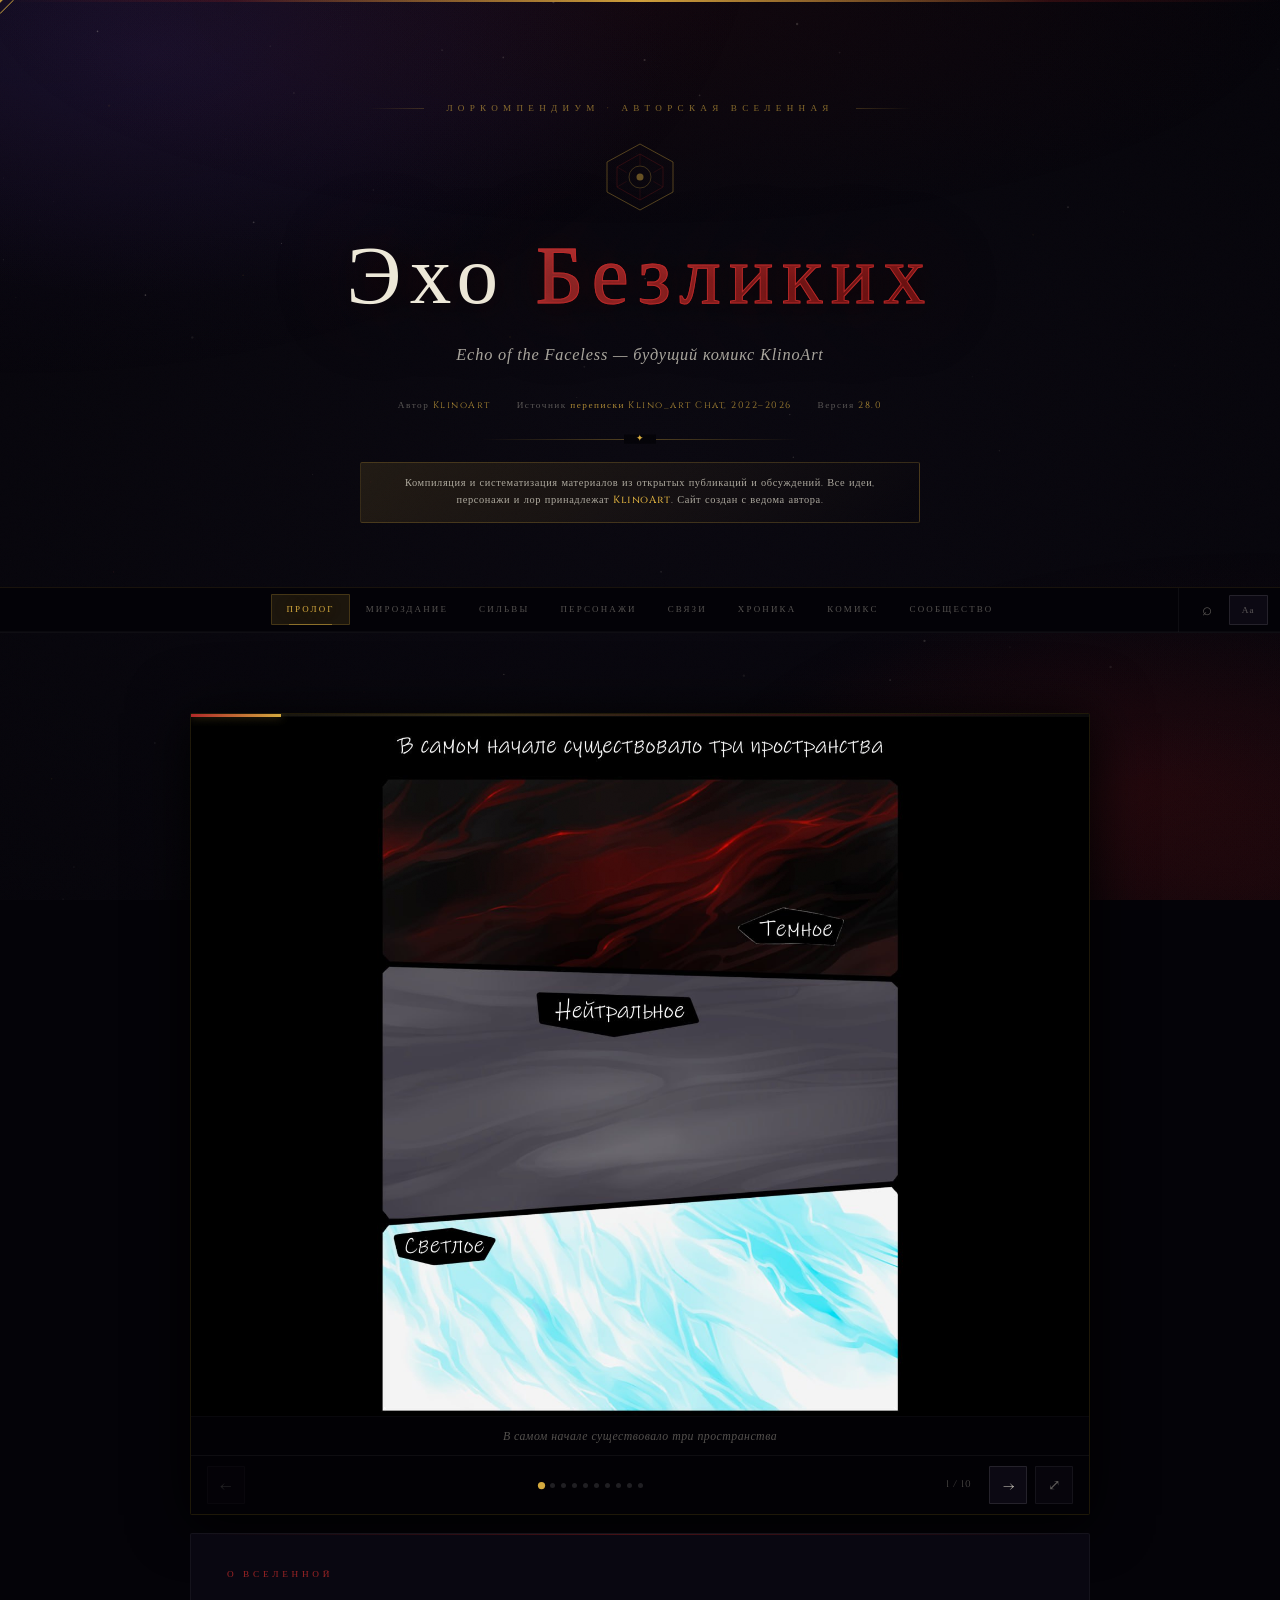
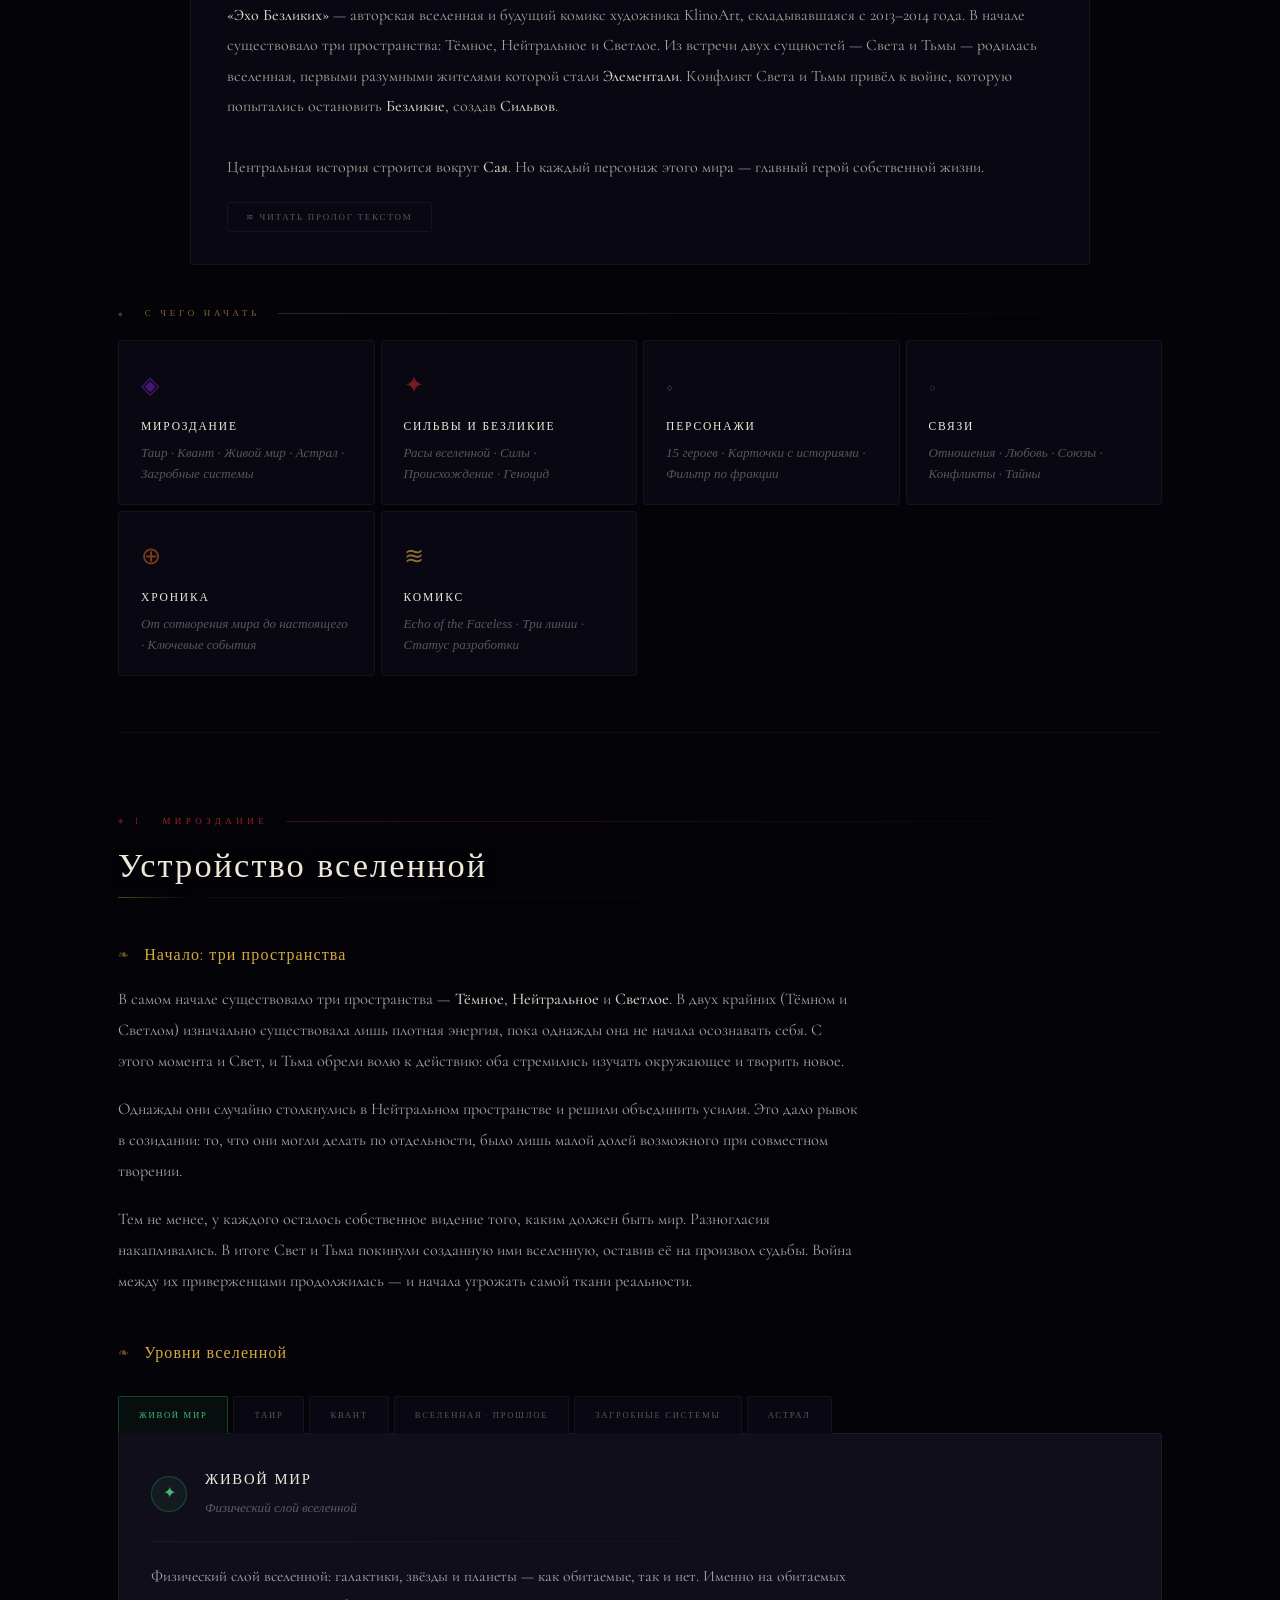
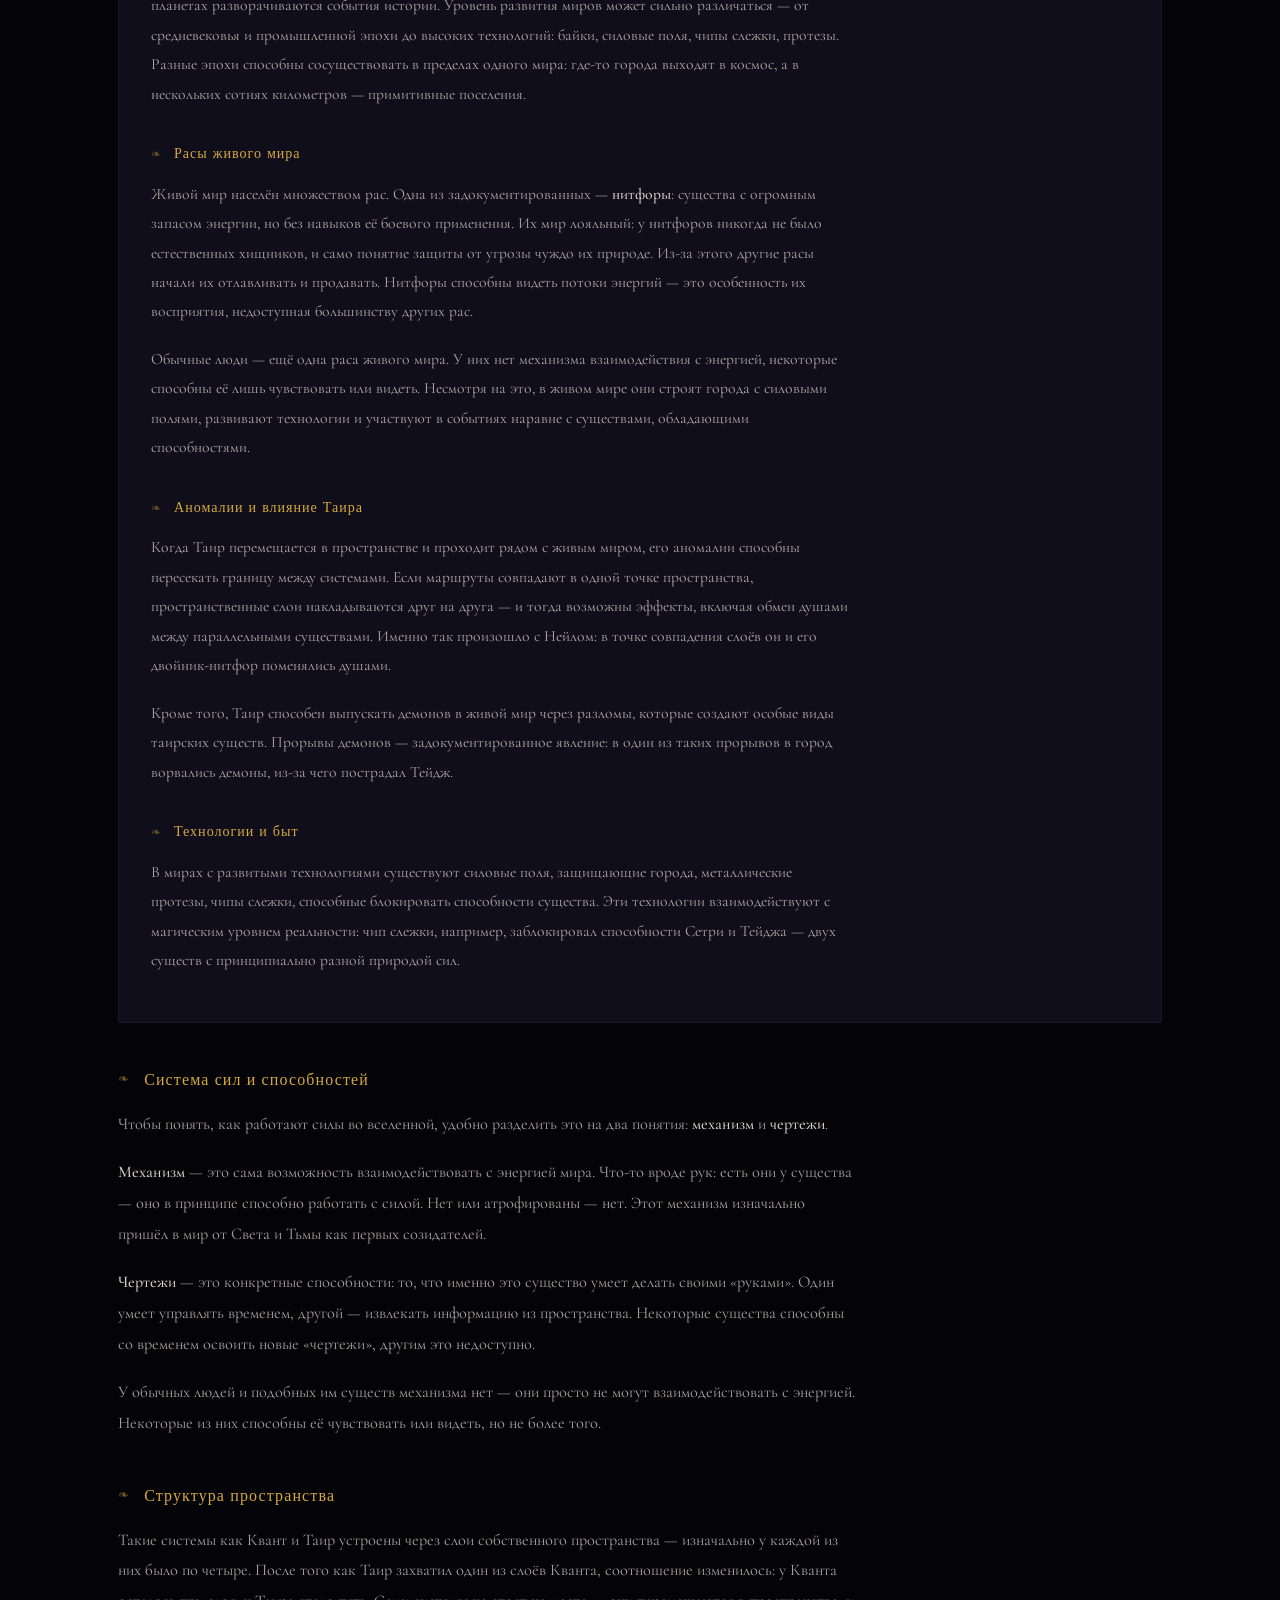
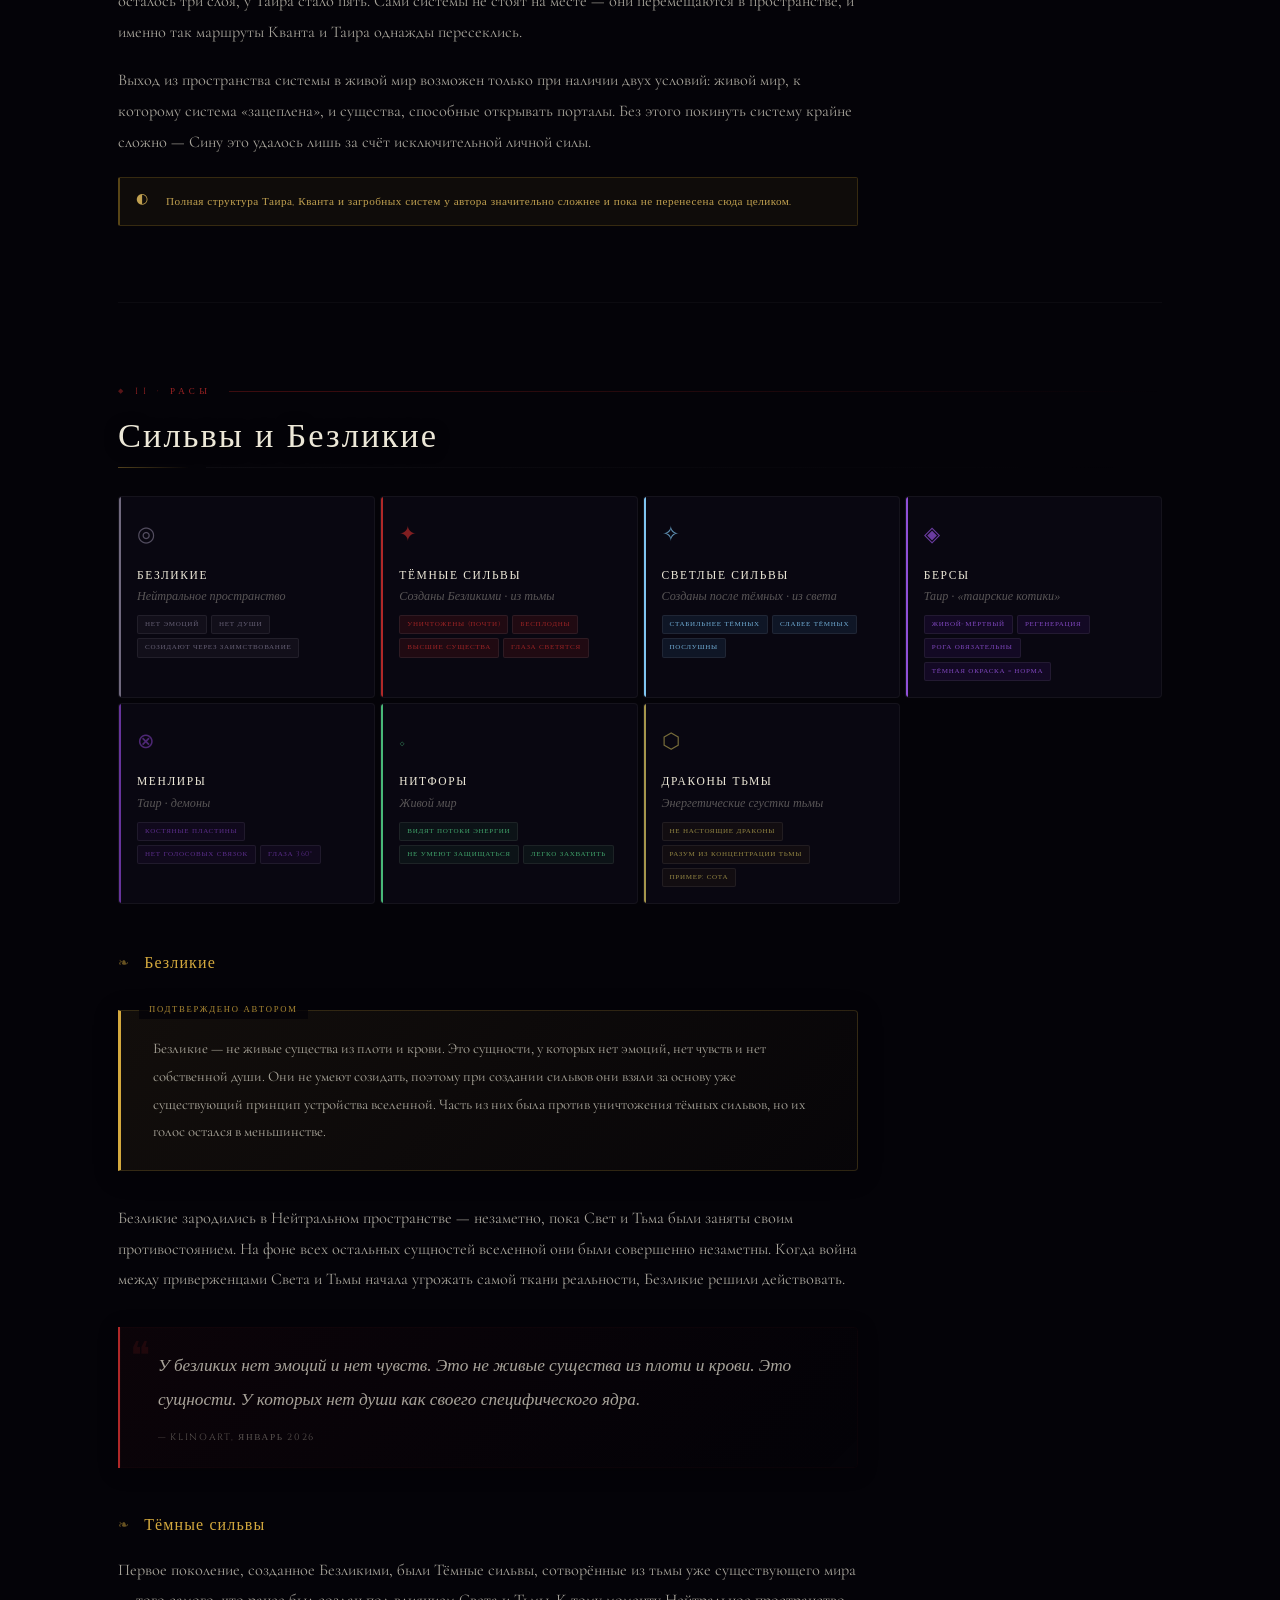
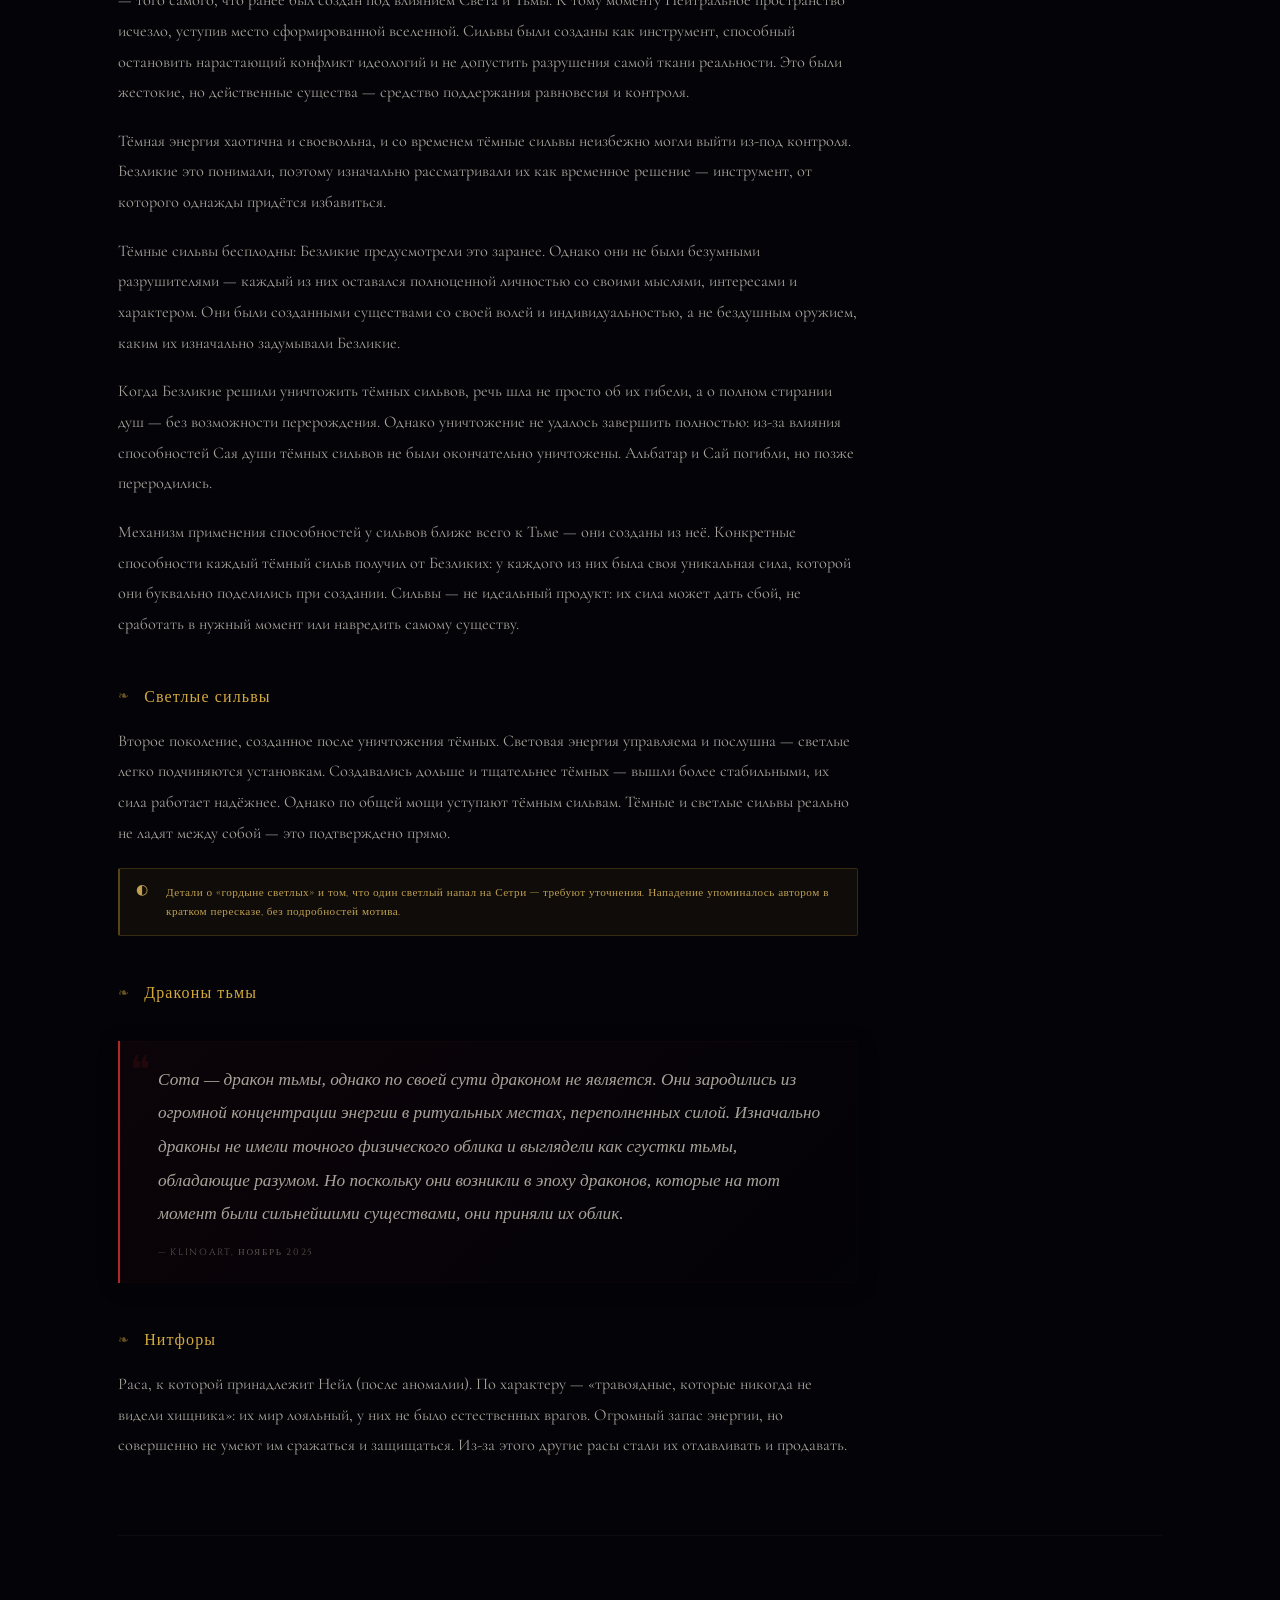
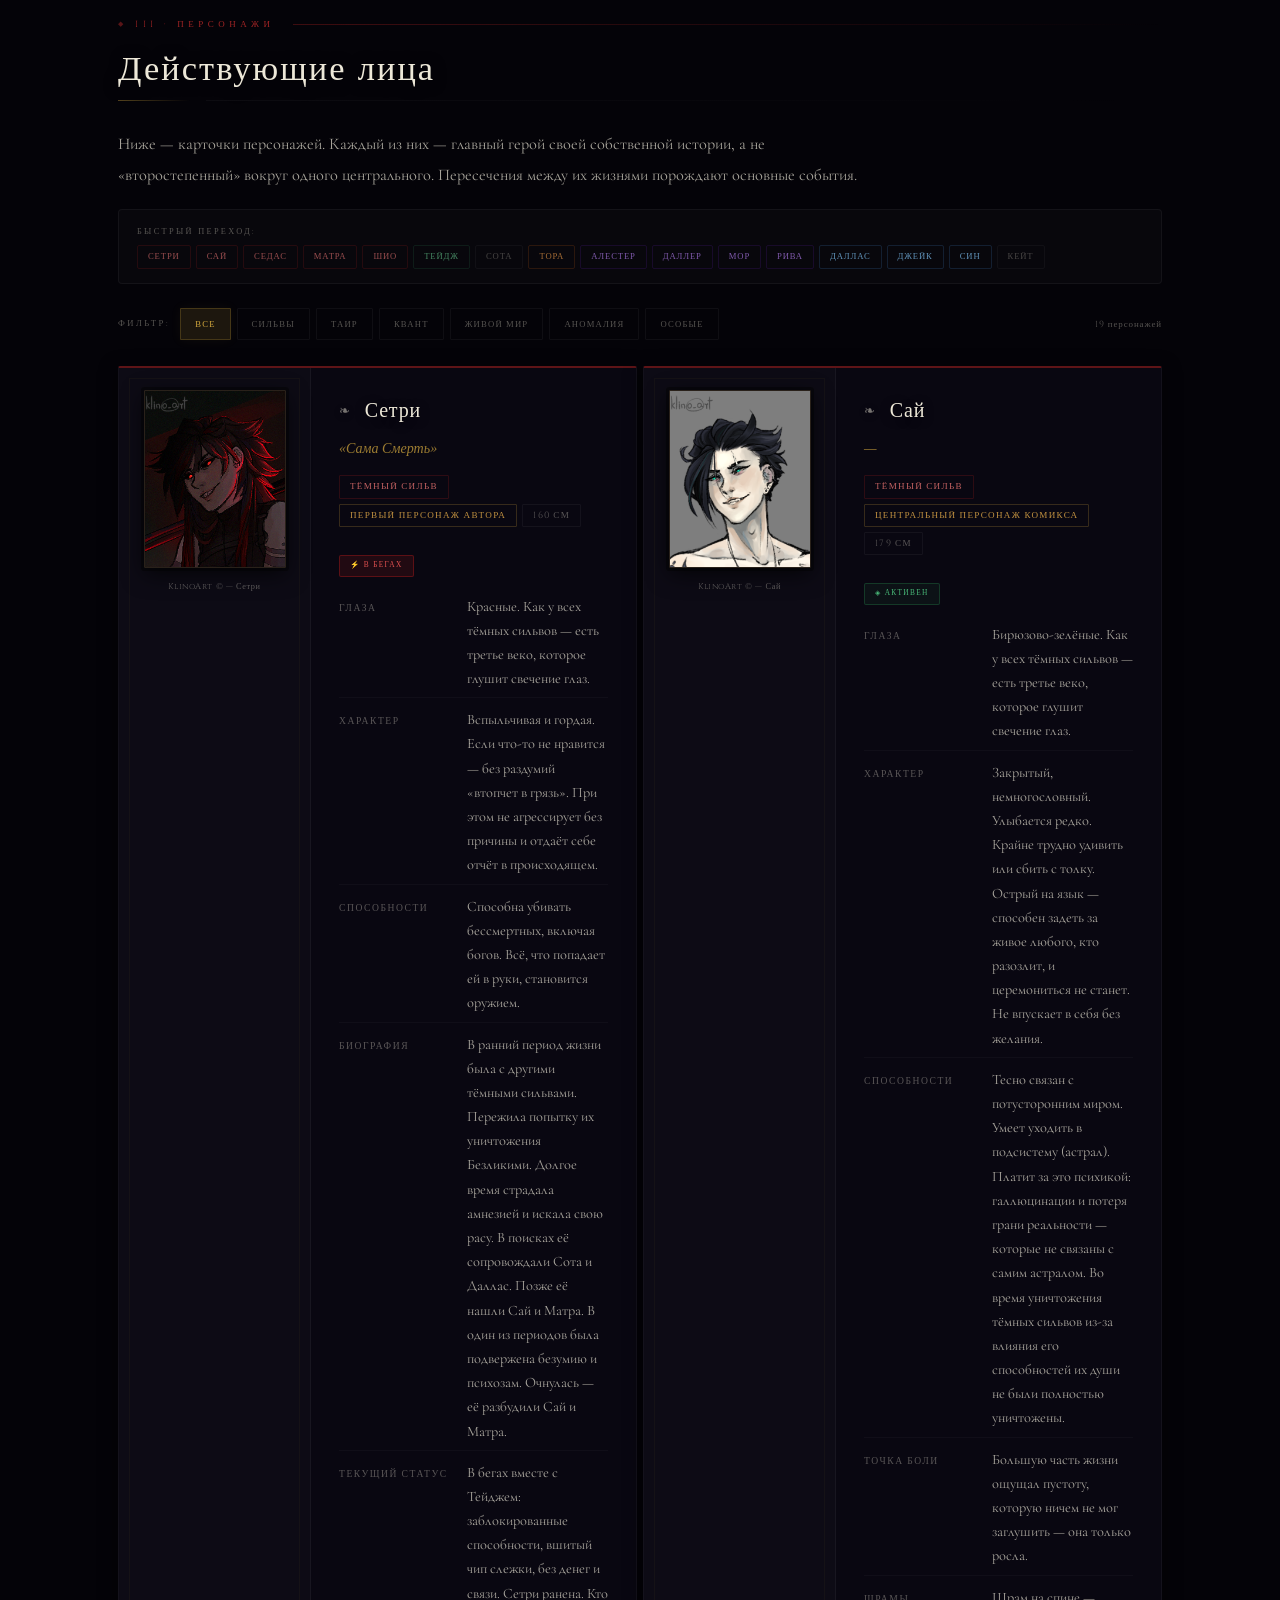
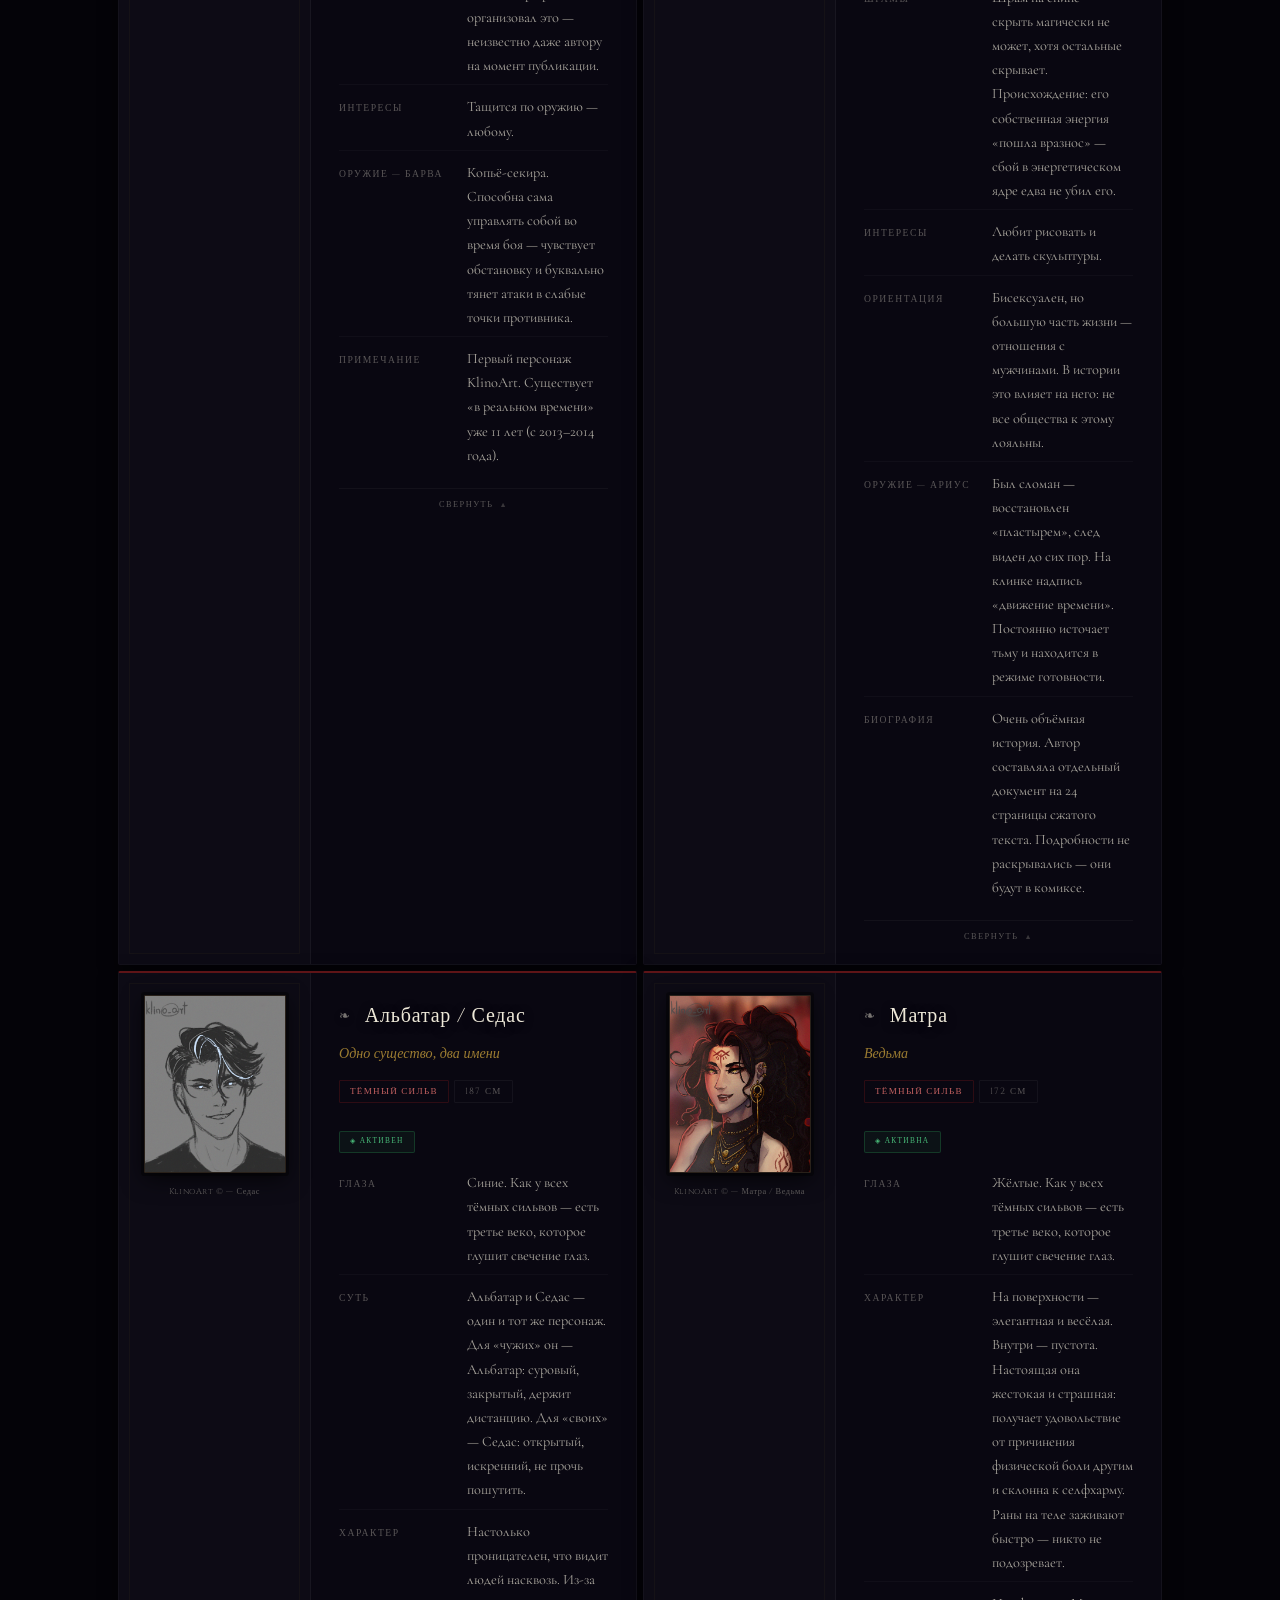
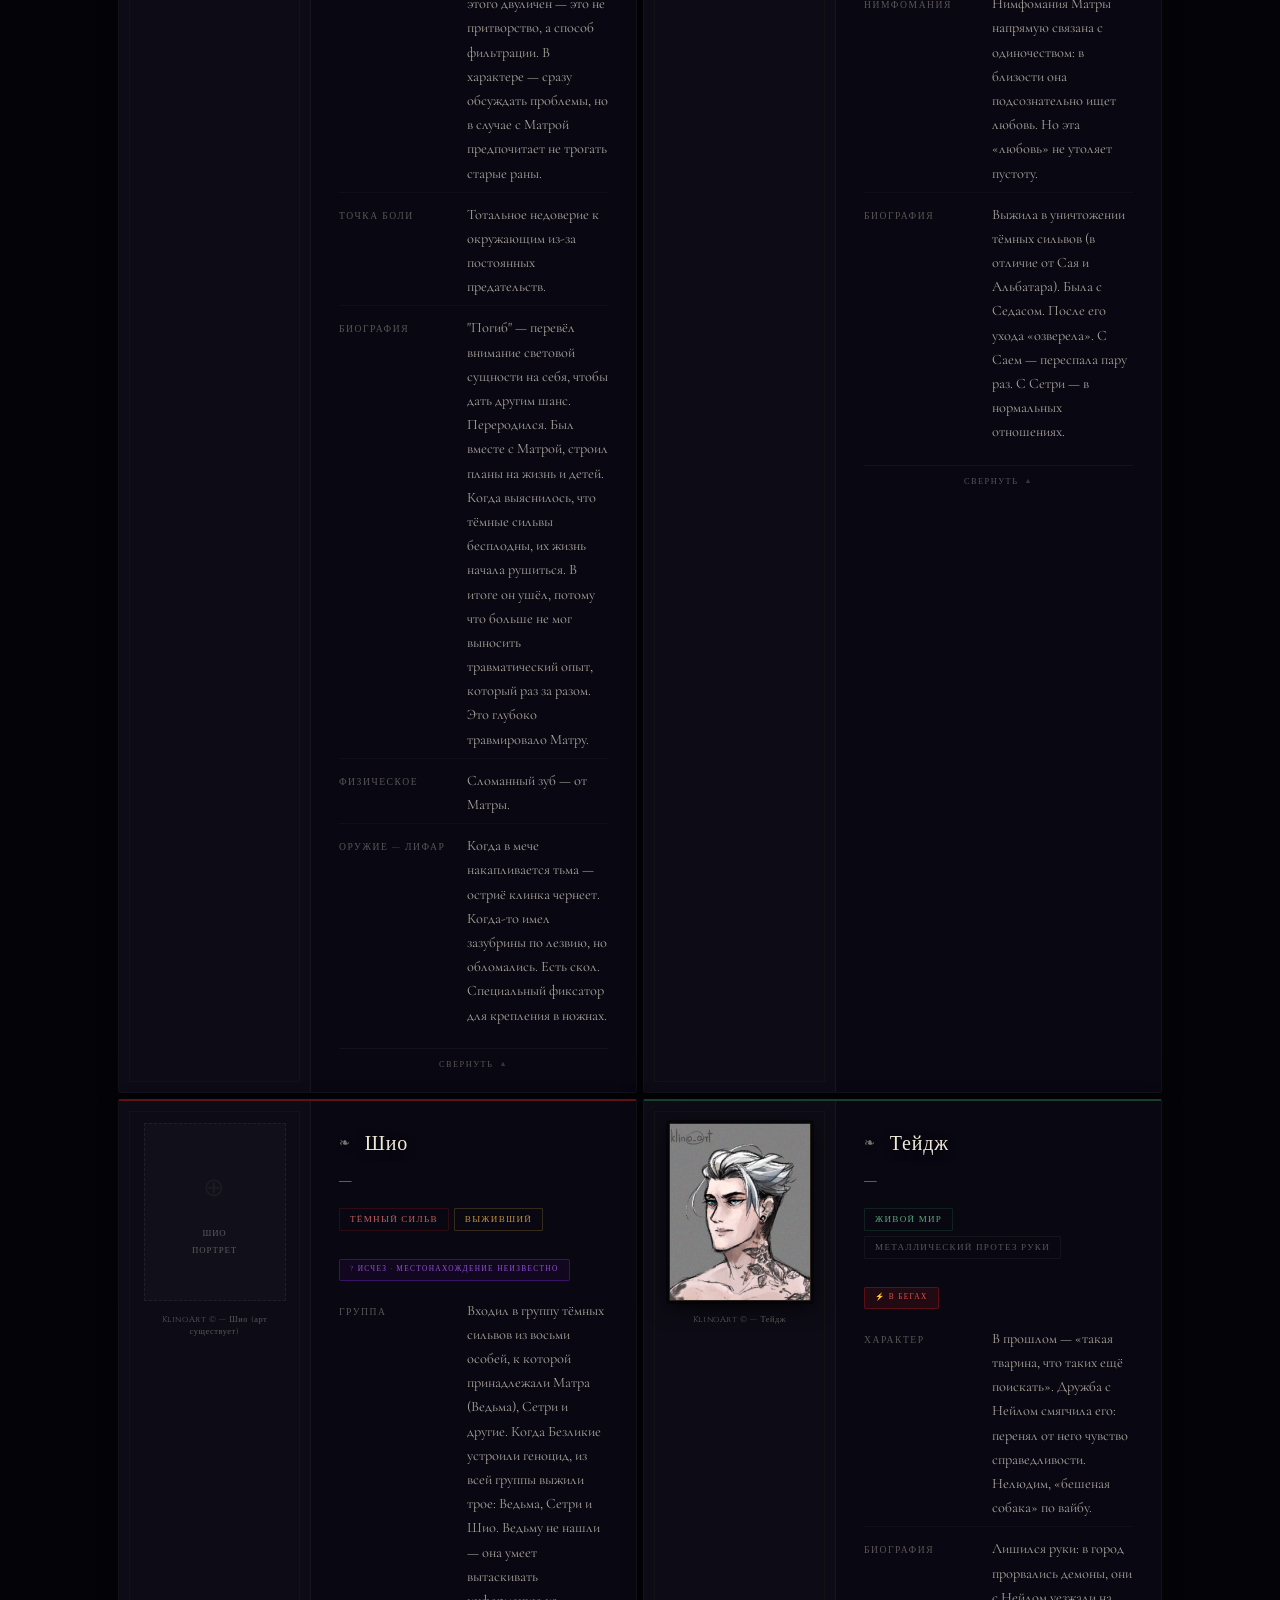
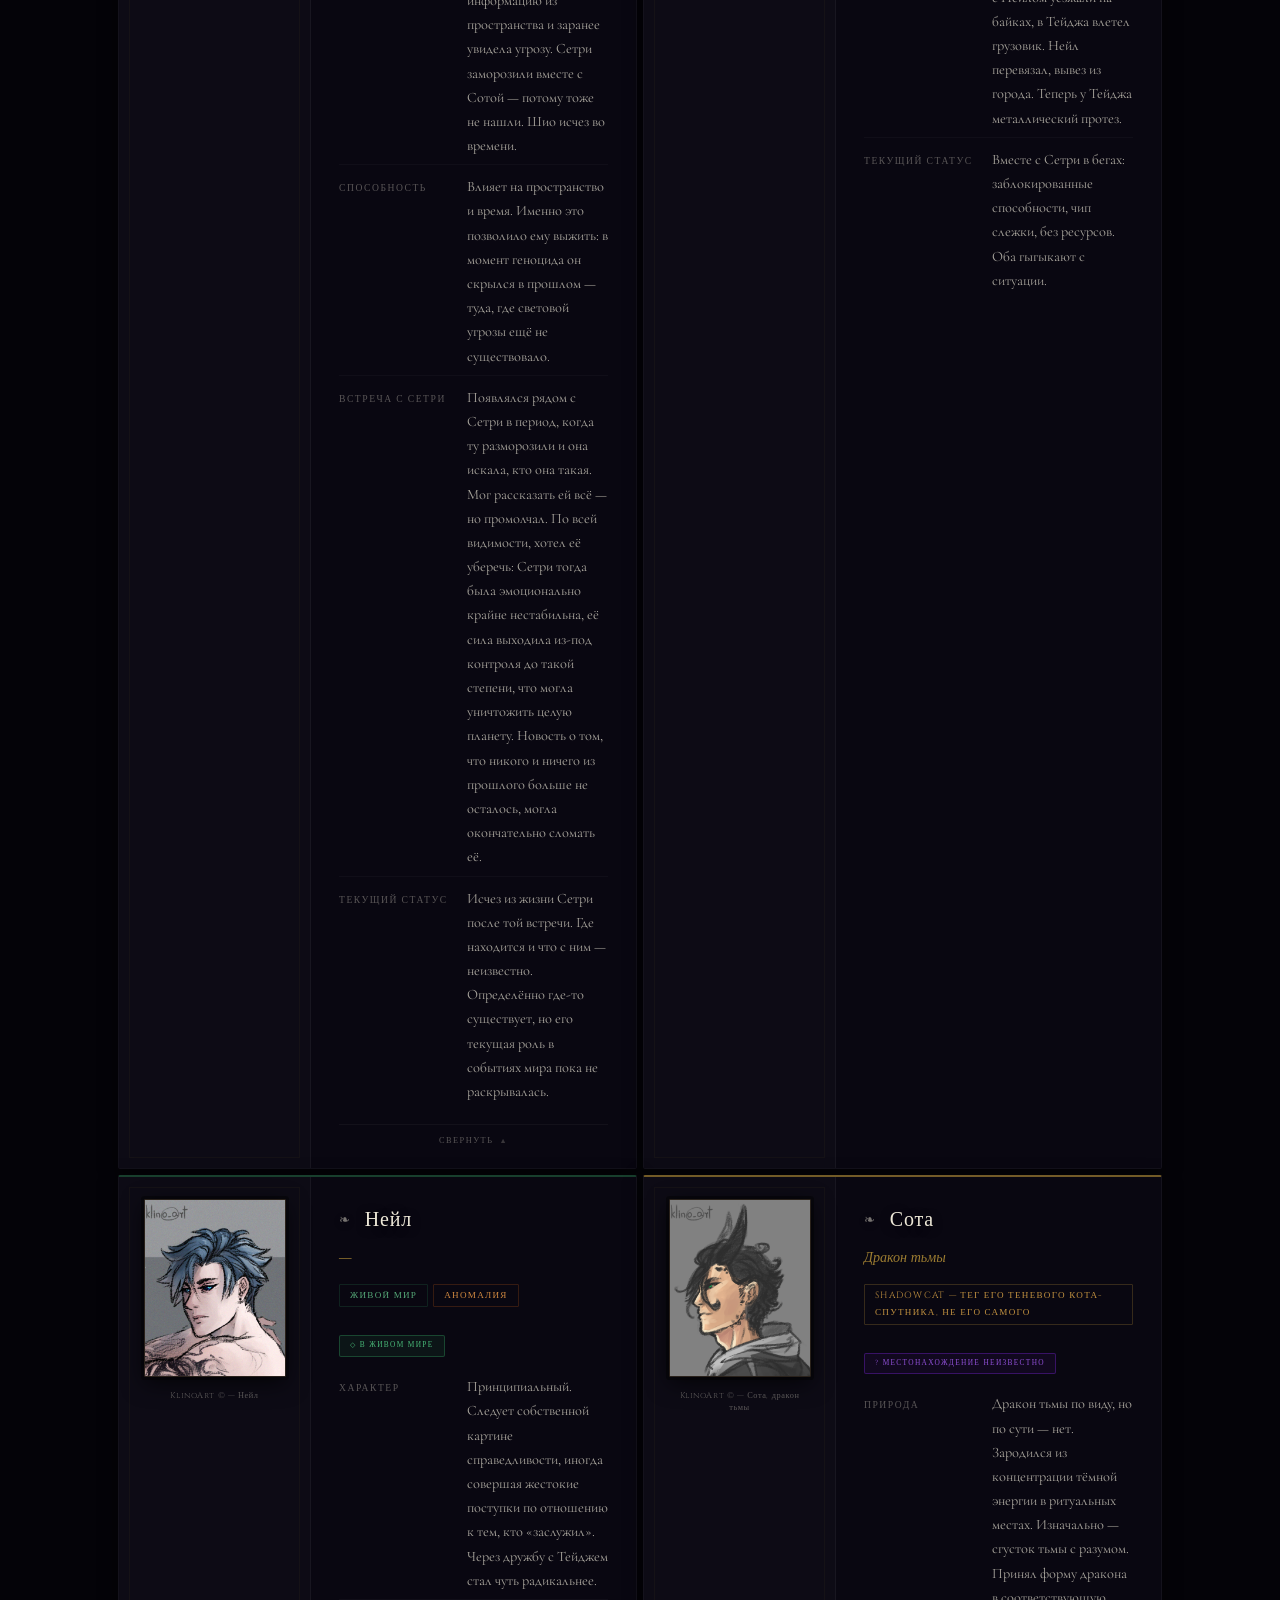
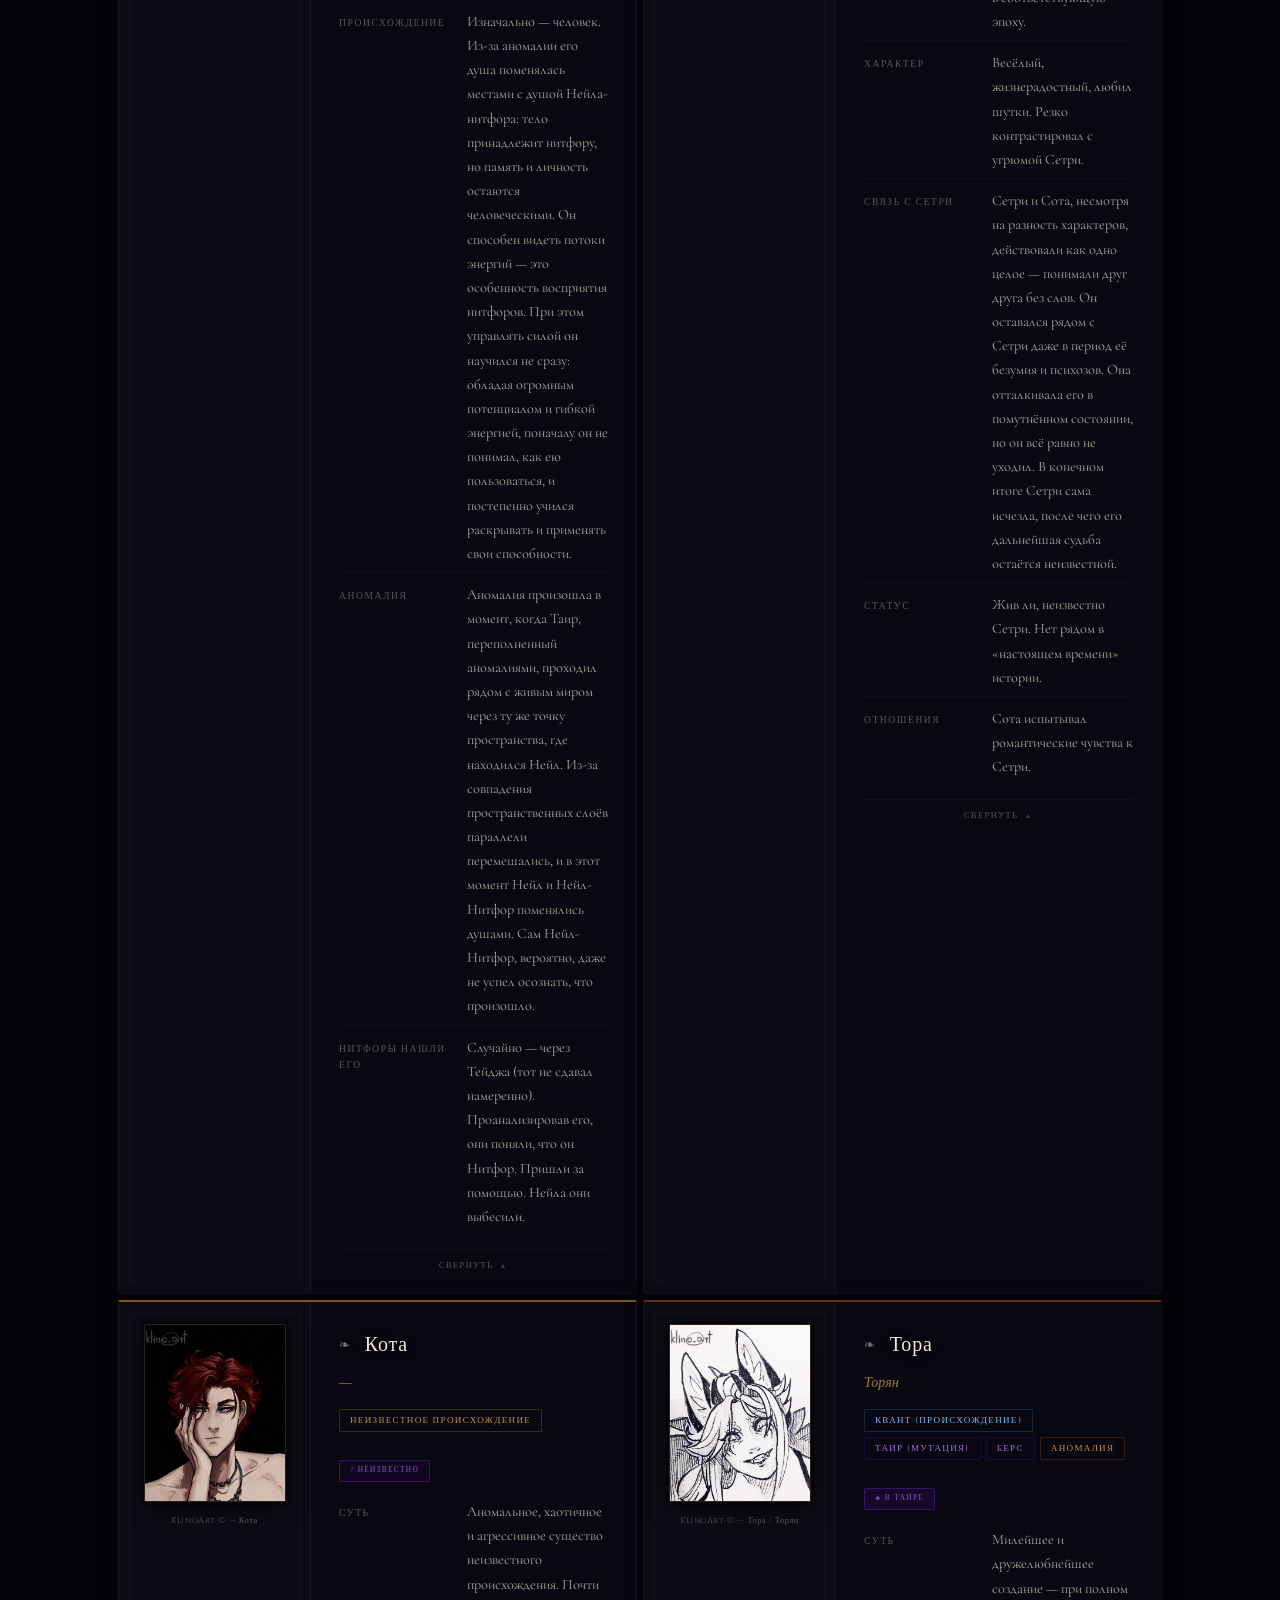
==== commit c88c0bee: "Add files via upload" ====
--- a/index.html
+++ b/index.html
@@ -89,13 +89,21 @@
     <a href="#comic">Комикс</a>
     <a href="#fandom">Сообщество</a>
   </nav>
-  <div class="search-bar">
+  <div class="topbar-actions">
+    <button id="search-toggle-btn" class="topbar-icon-btn" type="button" aria-label="Поиск" title="Поиск">⌕</button>
+    <button id="font-size-btn" type="button" title="Увеличить шрифт (Аа)" aria-label="Переключить размер шрифта">Аа</button>
+  </div>
+</div>
+
+<!-- Search overlay (desktop) -->
+<div id="search-overlay" aria-hidden="true">
+  <div class="search-overlay-inner">
     <div class="search-input-wrap">
       <input type="text" id="search-input" placeholder="Поиск по персонажу, тегу или описанию…" autocomplete="off" spellcheck="false" inputmode="search">
       <button id="search-clear" type="button" aria-label="Очистить поиск" title="Очистить">✕</button>
     </div>
     <div class="search-count" id="search-count"></div>
-    <button id="font-size-btn" type="button" title="Увеличить шрифт (Аа)" aria-label="Переключить размер шрифта">Аа</button>
+    <button id="search-overlay-close" class="topbar-icon-btn" type="button" aria-label="Закрыть поиск">✕</button>
   </div>
 </div>
 
@@ -103,6 +111,16 @@
 <div id="mobile-nav-overlay" aria-hidden="true">
   <div class="mob-nav-inner">
     <div class="mob-nav-eyebrow">Навигация</div>
+
+    <!-- Поиск внутри мобильного меню -->
+    <div class="mob-nav-search">
+      <div class="mob-search-wrap">
+        <span class="mob-search-icon">⌕</span>
+        <input type="text" id="mob-search-input" placeholder="Поиск по персонажу, тегу…" autocomplete="off" spellcheck="false" inputmode="search">
+      </div>
+      <div class="mob-search-count" id="mob-search-count"></div>
+    </div>
+
     <nav class="mob-nav-links">
       <a href="#prologue" class="mob-nav-link">
         <span class="mob-nav-icon">◈</span>
--- a/styles/styles.css
+++ b/styles/styles.css
@@ -1612,6 +1612,8 @@
 @media (min-width: 721px) {
   .hamburger { display: none !important; }
   #mobile-nav-overlay { display: none !important; }
+  /* Hide old search-bar row on desktop — replaced by icon */
+  .topbar > .search-bar { display: none !important; }
 }
 
 /* Mobile: show hamburger, hide desktop nav */
@@ -2189,12 +2191,15 @@
   #site-toc {
     display: block;
     position: fixed;
-    top: 50%;
+    top: max(80px, 10vh);
     right: max(20px, calc((100vw - 1100px) / 2 - 160px));
-    transform: translateY(-50%);
     z-index: 10;
-    width: 140px;
-  }
+    width: 148px;
+    max-height: calc(100vh - 120px);
+    overflow-y: auto;
+    scrollbar-width: none;
+  }
+  #site-toc::-webkit-scrollbar { display: none; }
   .toc-inner {
     display: flex; flex-direction: column; gap: 0;
   }
@@ -2560,3 +2565,153 @@
   .rel-item { grid-template-columns: 1fr; display: flex; flex-direction: column; gap: 6px; }
   .rel-names { font-size: 0.90rem; display: flex; flex-wrap: wrap; align-items: center; gap: 4px; }
 }
+
+
+/* ════════════════════════════════════════════════════════════
+   TOPBAR ACTIONS (search icon + Аа)
+════════════════════════════════════════════════════════════ */
+.topbar-actions {
+  display: flex; align-items: center; gap: 4px;
+  padding: 4px 12px 4px 0;
+  flex-shrink: 0;
+}
+.topbar-icon-btn {
+  background: none; border: 1px solid transparent;
+  border-radius: var(--radius); cursor: pointer;
+  color: var(--text-faint);
+  font-family: var(--font-display); font-size: 0.68rem;
+  letter-spacing: 0.06em;
+  padding: 5px 10px; min-height: 30px;
+  transition: color 0.18s, border-color 0.18s, background 0.18s;
+  white-space: nowrap;
+  -webkit-tap-highlight-color: transparent;
+}
+.topbar-icon-btn:hover {
+  color: var(--gold); border-color: var(--gold-dim);
+  background: var(--gold-glow);
+}
+#search-toggle-btn { font-size: 1.05rem; letter-spacing: 0; padding: 4px 10px; }
+#search-toggle-btn.active { color: var(--gold); border-color: var(--gold-dim); background: var(--gold-glow); }
+
+/* Desktop topbar layout tweak — actions on far right */
+@media (min-width: 721px) {
+  .topbar {
+    display: flex;
+    flex-direction: column;
+  }
+  .topbar > nav {
+    /* nav already has its own padding */
+  }
+  .topbar-actions {
+    position: absolute;
+    right: 0; top: 0;
+    height: 100%;
+    align-items: center;
+    background: transparent;
+    border-left: 1px solid var(--border);
+    padding: 0 12px;
+    gap: 6px;
+  }
+}
+
+/* Mobile: show hamburger, topbar-actions float right */
+@media (max-width: 720px) {
+  .topbar-actions {
+    order: 2;
+    padding: 4px 8px;
+    gap: 2px;
+  }
+  .topbar-actions #search-toggle-btn { display: none; } /* search is in overlay on mobile */
+}
+
+/* ════════════════════════════════════════════════════════════
+   SEARCH OVERLAY (desktop drop-down)
+════════════════════════════════════════════════════════════ */
+#search-overlay {
+  display: none;
+  position: sticky; top: 0;
+  /* sits right below topbar — injected before main */
+  z-index: 490;
+  background: rgba(4,3,8,0.98);
+  border-bottom: 1px solid var(--border);
+  backdrop-filter: blur(10px); -webkit-backdrop-filter: blur(10px);
+}
+#search-overlay.open {
+  display: block;
+  animation: searchOverlayIn 0.20s ease both;
+}
+@keyframes searchOverlayIn {
+  from { opacity: 0; transform: translateY(-6px); }
+  to   { opacity: 1; transform: translateY(0); }
+}
+.search-overlay-inner {
+  display: flex; align-items: center; gap: 10px;
+  max-width: 1000px; margin: 0 auto;
+  padding: 8px max(28px, env(safe-area-inset-left));
+}
+.search-overlay-inner .search-input-wrap {
+  flex: 1; max-width: 560px; margin: 0;
+}
+.search-overlay-inner .search-count {
+  min-width: 60px;
+}
+#search-overlay-close {
+  font-size: 0.72rem; padding: 4px 9px; opacity: 0.60;
+}
+#search-overlay-close:hover { opacity: 1; }
+
+/* Move search_overlay below topbar using sibling selector trick */
+/* #search-overlay is already in DOM after .topbar, position:sticky keeps it there */
+
+/* ════════════════════════════════════════════════════════════
+   MOBILE NAV — SEARCH INPUT
+════════════════════════════════════════════════════════════ */
+.mob-nav-search {
+  margin-bottom: 18px;
+  padding-bottom: 16px;
+  border-bottom: 1px solid rgba(255,255,255,0.05);
+}
+.mob-search-wrap {
+  position: relative;
+  display: flex; align-items: center;
+}
+.mob-search-icon {
+  position: absolute; left: 12px;
+  font-size: 1rem; color: var(--text-faint);
+  pointer-events: none; line-height: 1;
+}
+#mob-search-input {
+  width: 100%;
+  background: rgba(255,255,255,0.04);
+  border: 1px solid var(--border); border-radius: var(--radius-md);
+  color: var(--text);
+  font-family: var(--font-serif); font-style: italic; font-size: 0.92rem;
+  padding: 11px 14px 11px 38px;
+  outline: none;
+  transition: border-color 0.22s, background 0.22s, box-shadow 0.22s;
+  -webkit-appearance: none;
+  appearance: none;
+}
+#mob-search-input::placeholder { color: var(--text-faint); font-style: italic; }
+#mob-search-input:focus {
+  border-color: var(--gold-line); background: rgba(255,255,255,0.06);
+  box-shadow: 0 0 0 3px rgba(212,169,62,0.06); font-style: normal;
+}
+.mob-search-count {
+  font-family: var(--font-display); font-size: 0.54rem;
+  letter-spacing: 0.12em; color: var(--gold);
+  margin-top: 7px; min-height: 16px;
+}
+
+/* ════════════════════════════════════════════════════════════
+   TOC — more right margin so it doesn't overlap content
+════════════════════════════════════════════════════════════ */
+@media (min-width: 1380px) {
+  #site-toc {
+    right: max(24px, calc((100vw - 1100px) / 2 - 172px));
+  }
+}
+/* Only show TOC when there's genuinely enough room */
+@media (max-width: 1379px) {
+  #site-toc { display: none !important; }
+}
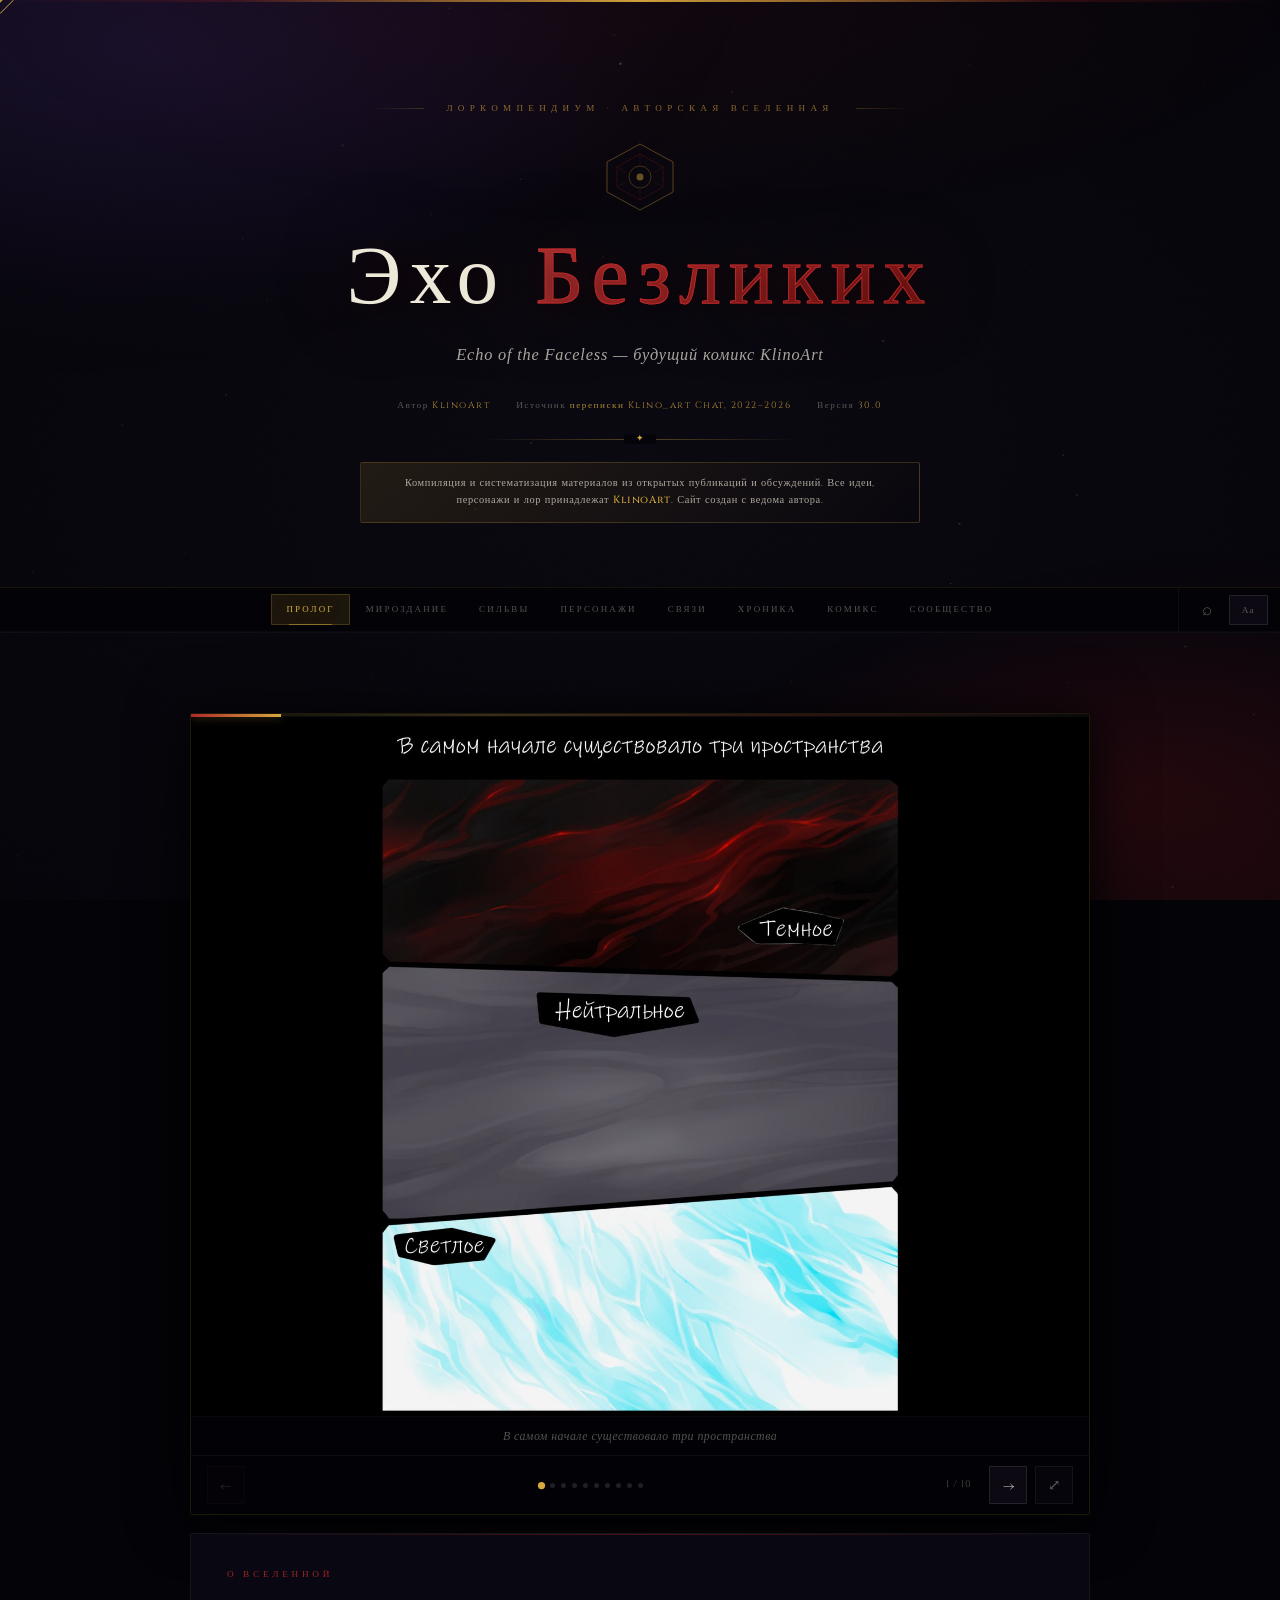
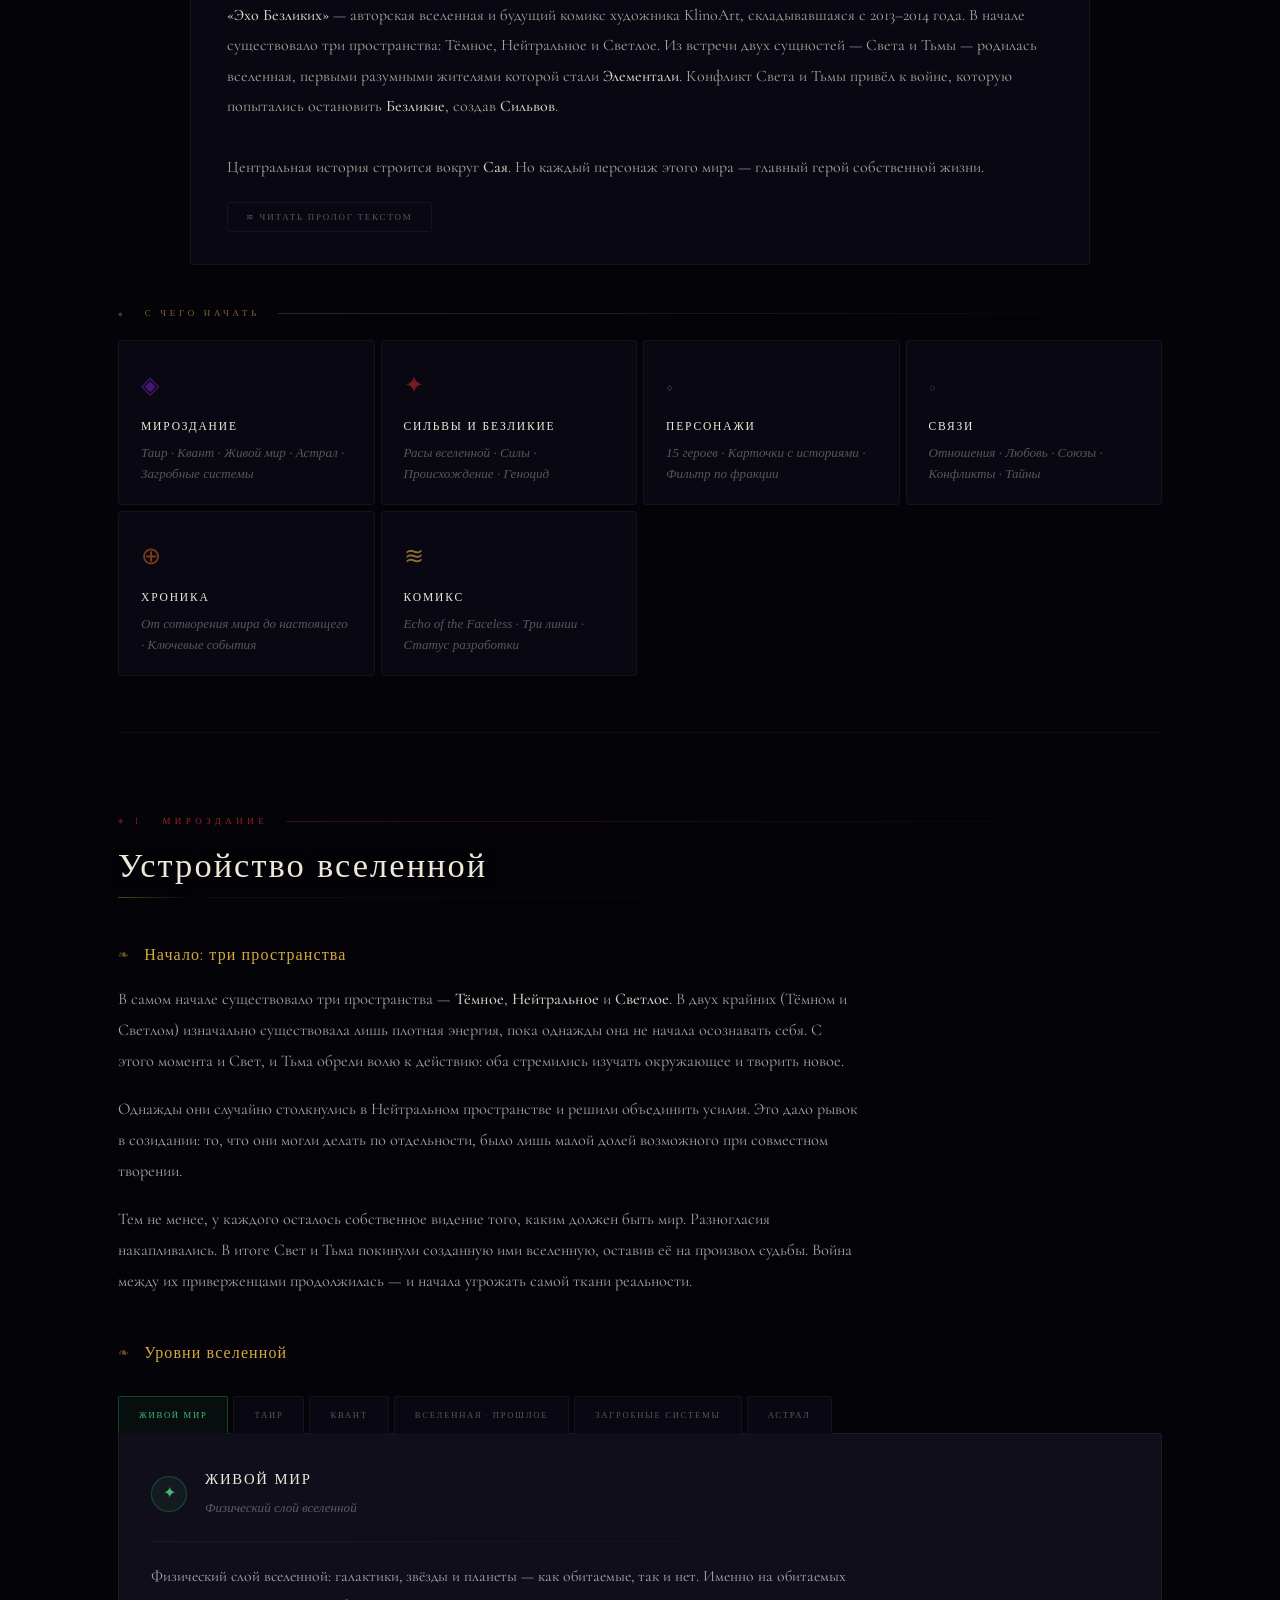
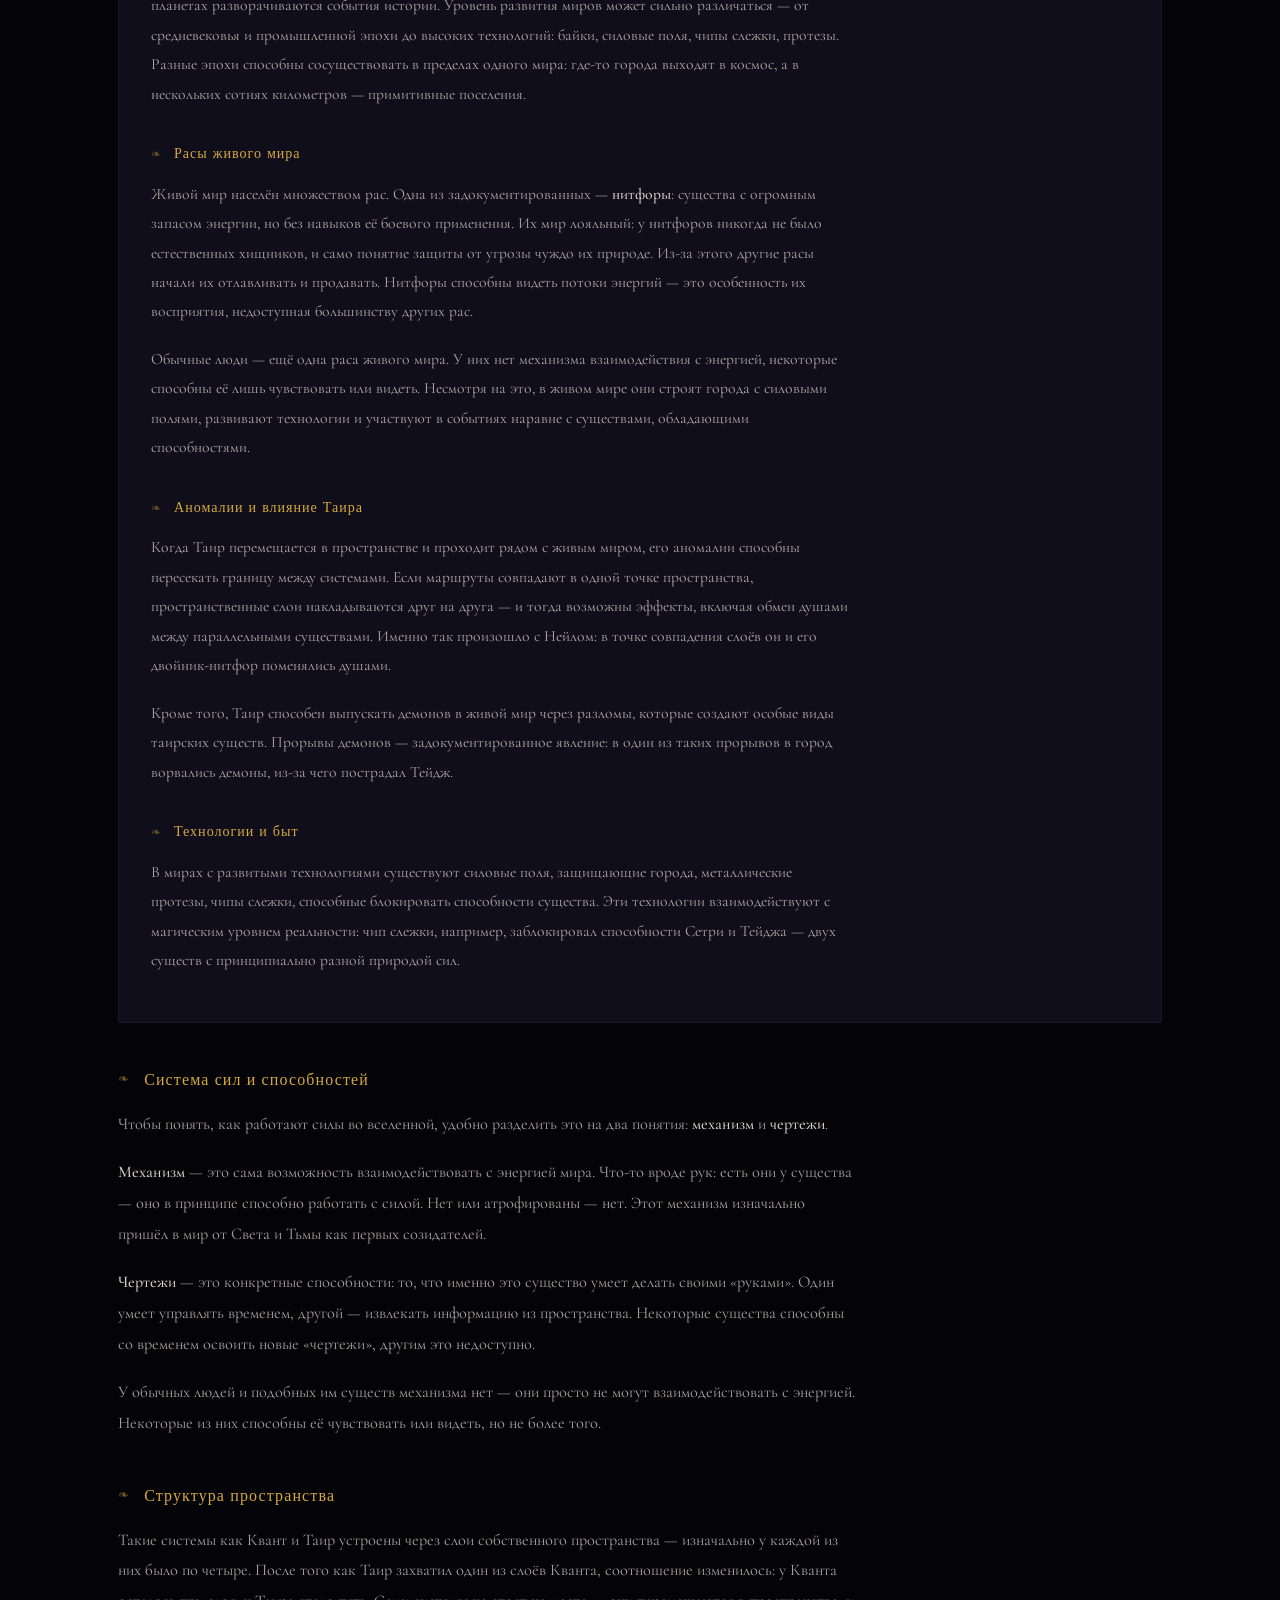
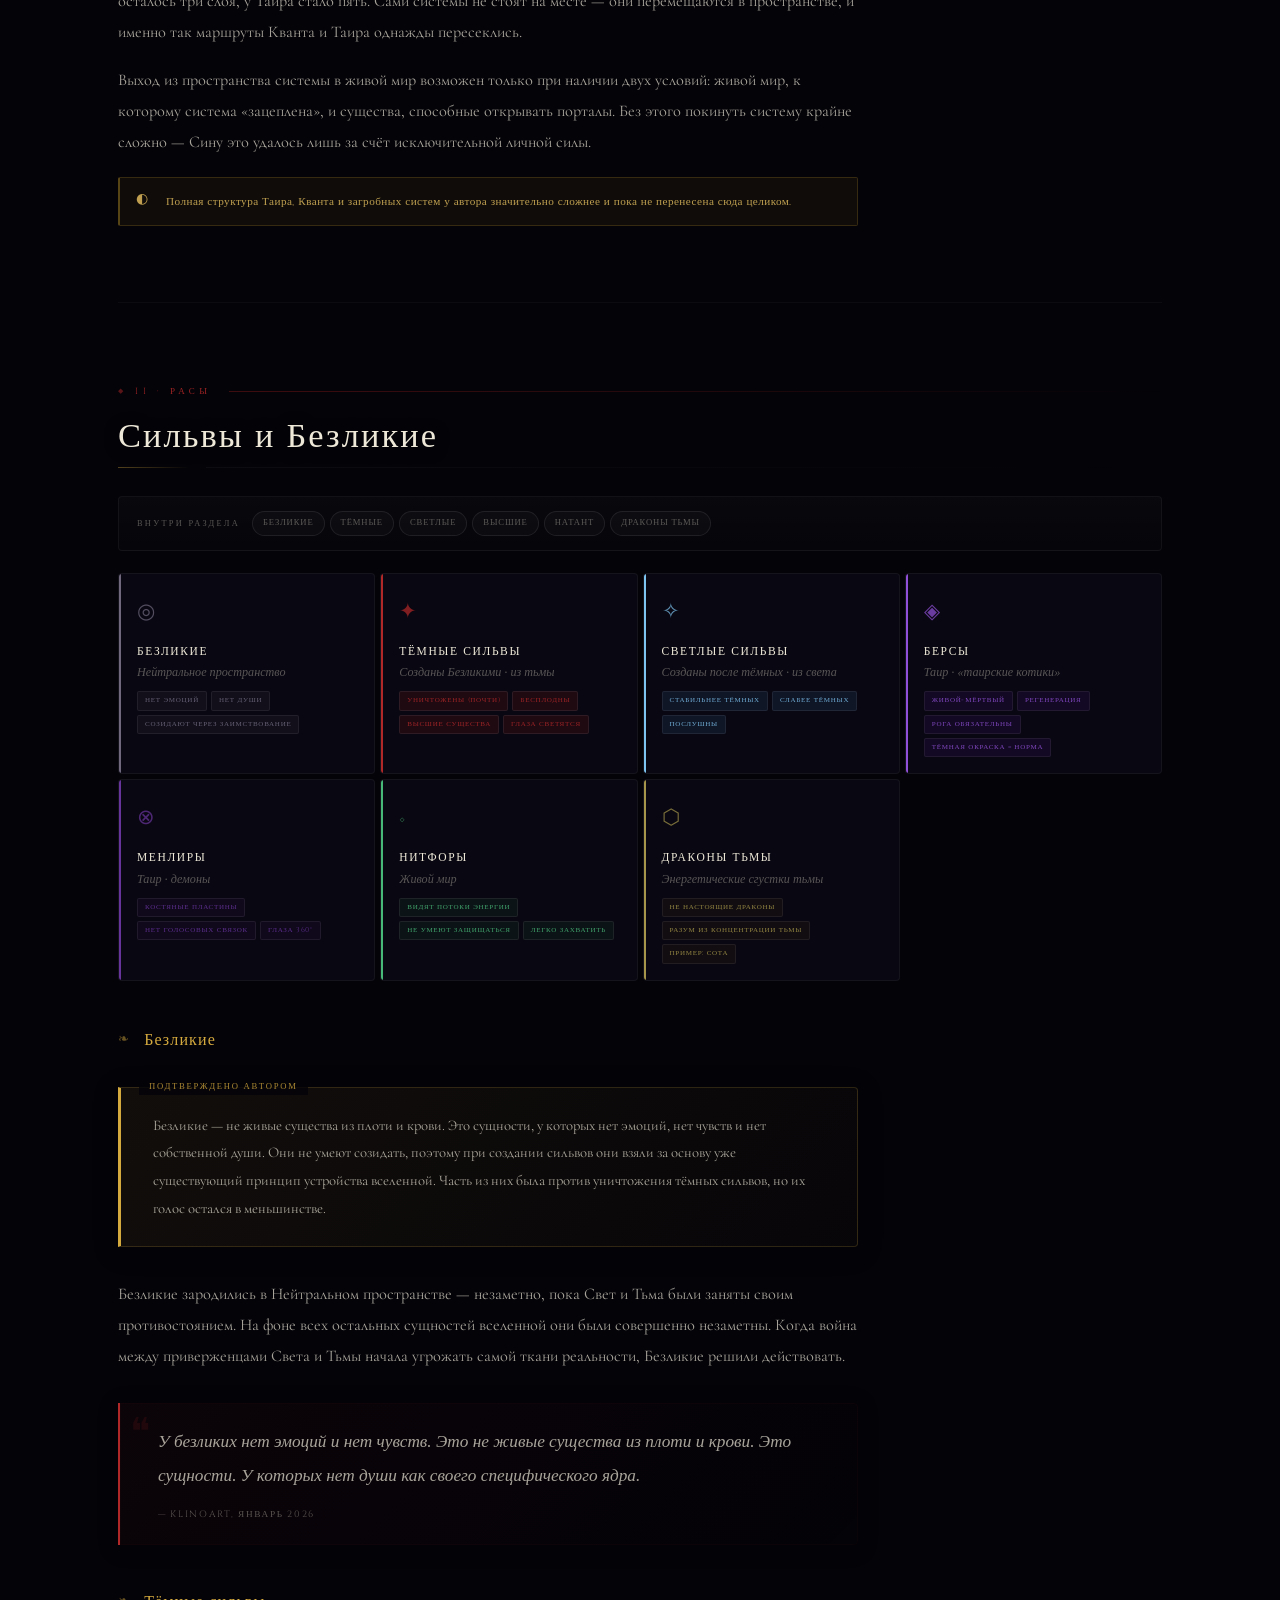
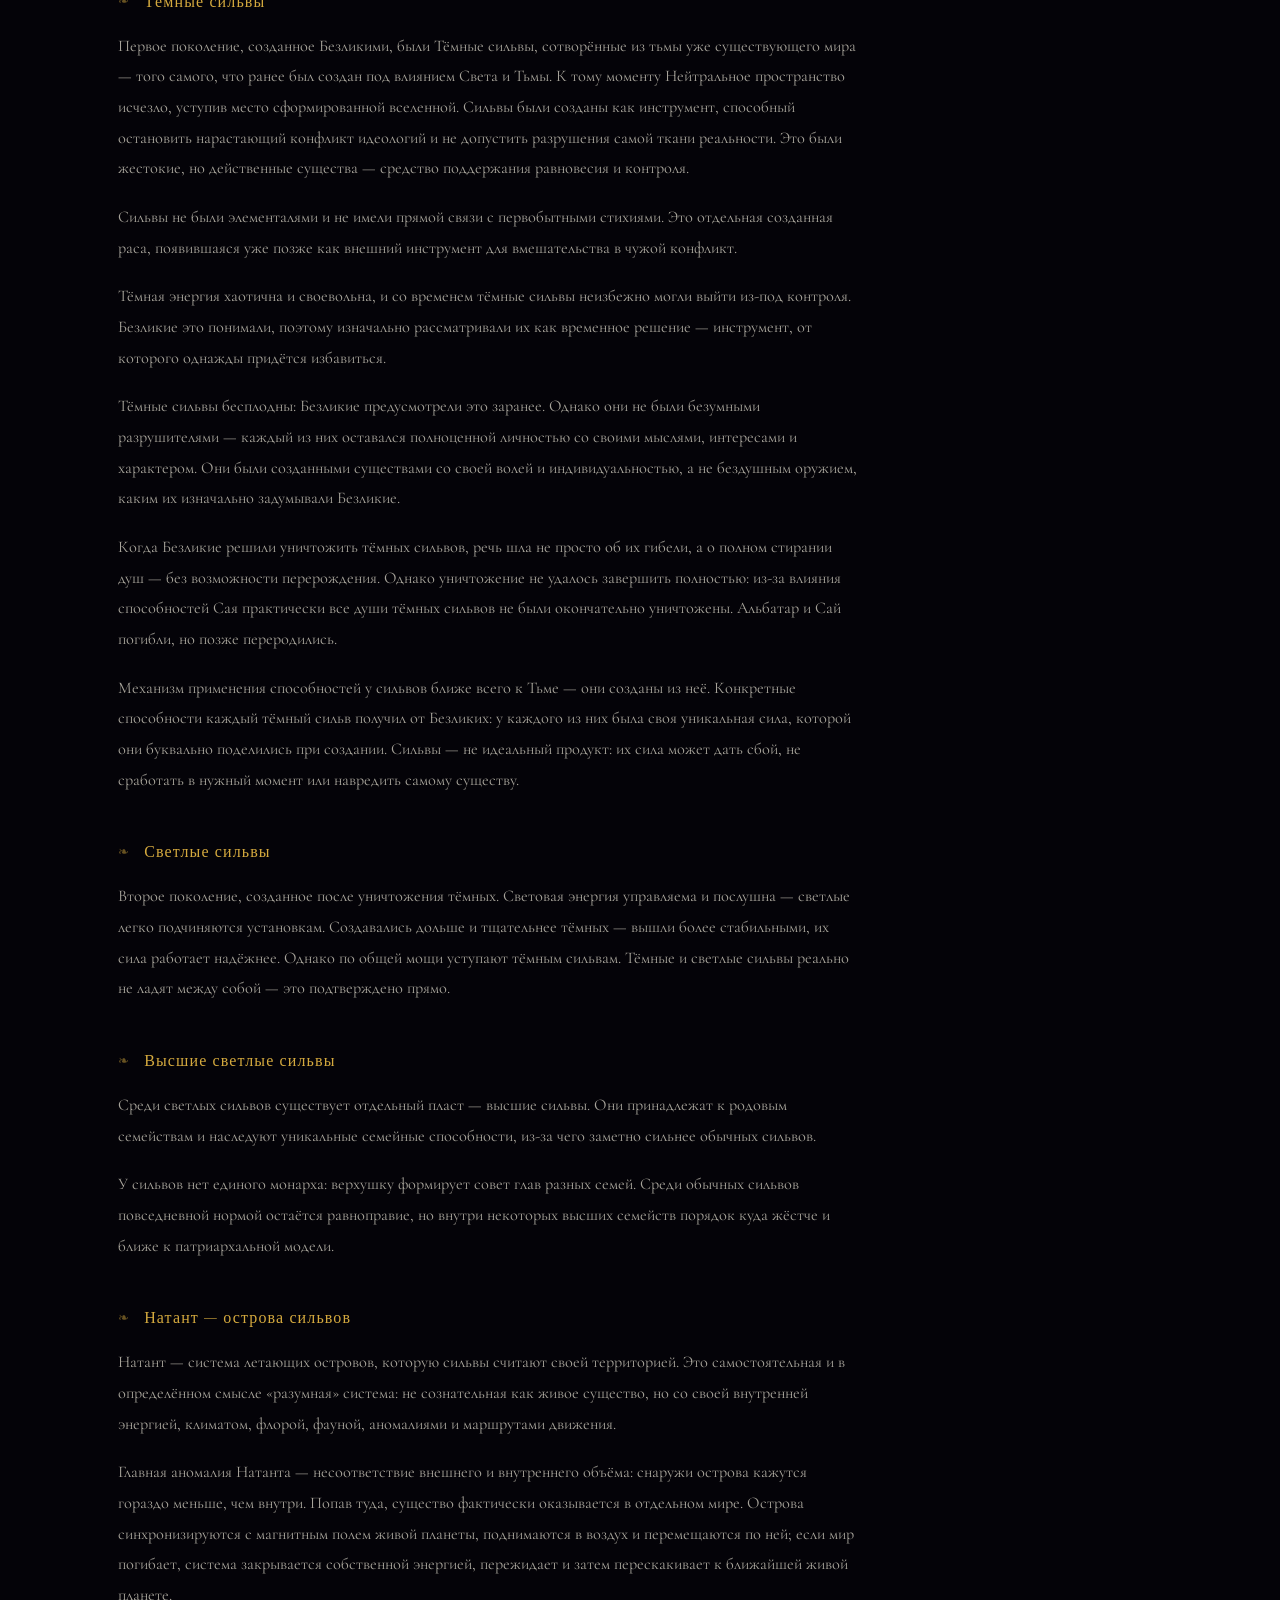
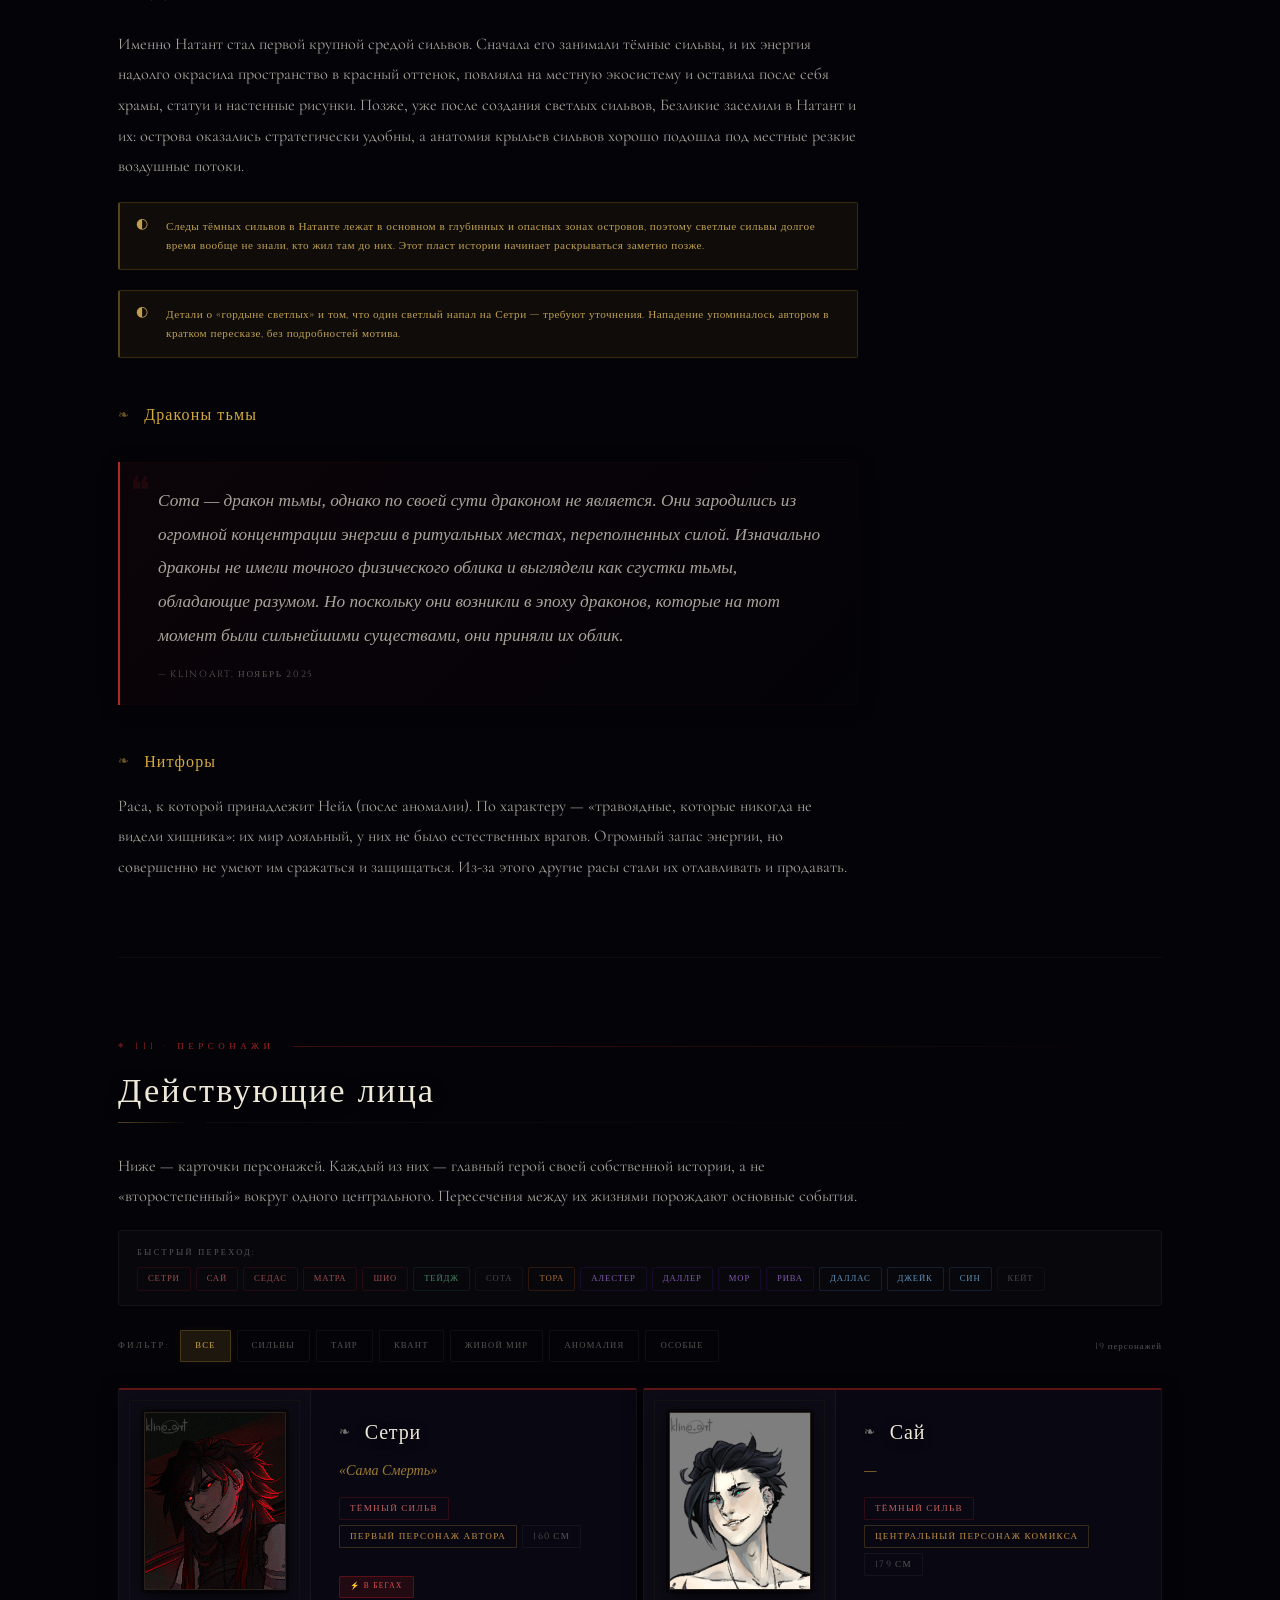
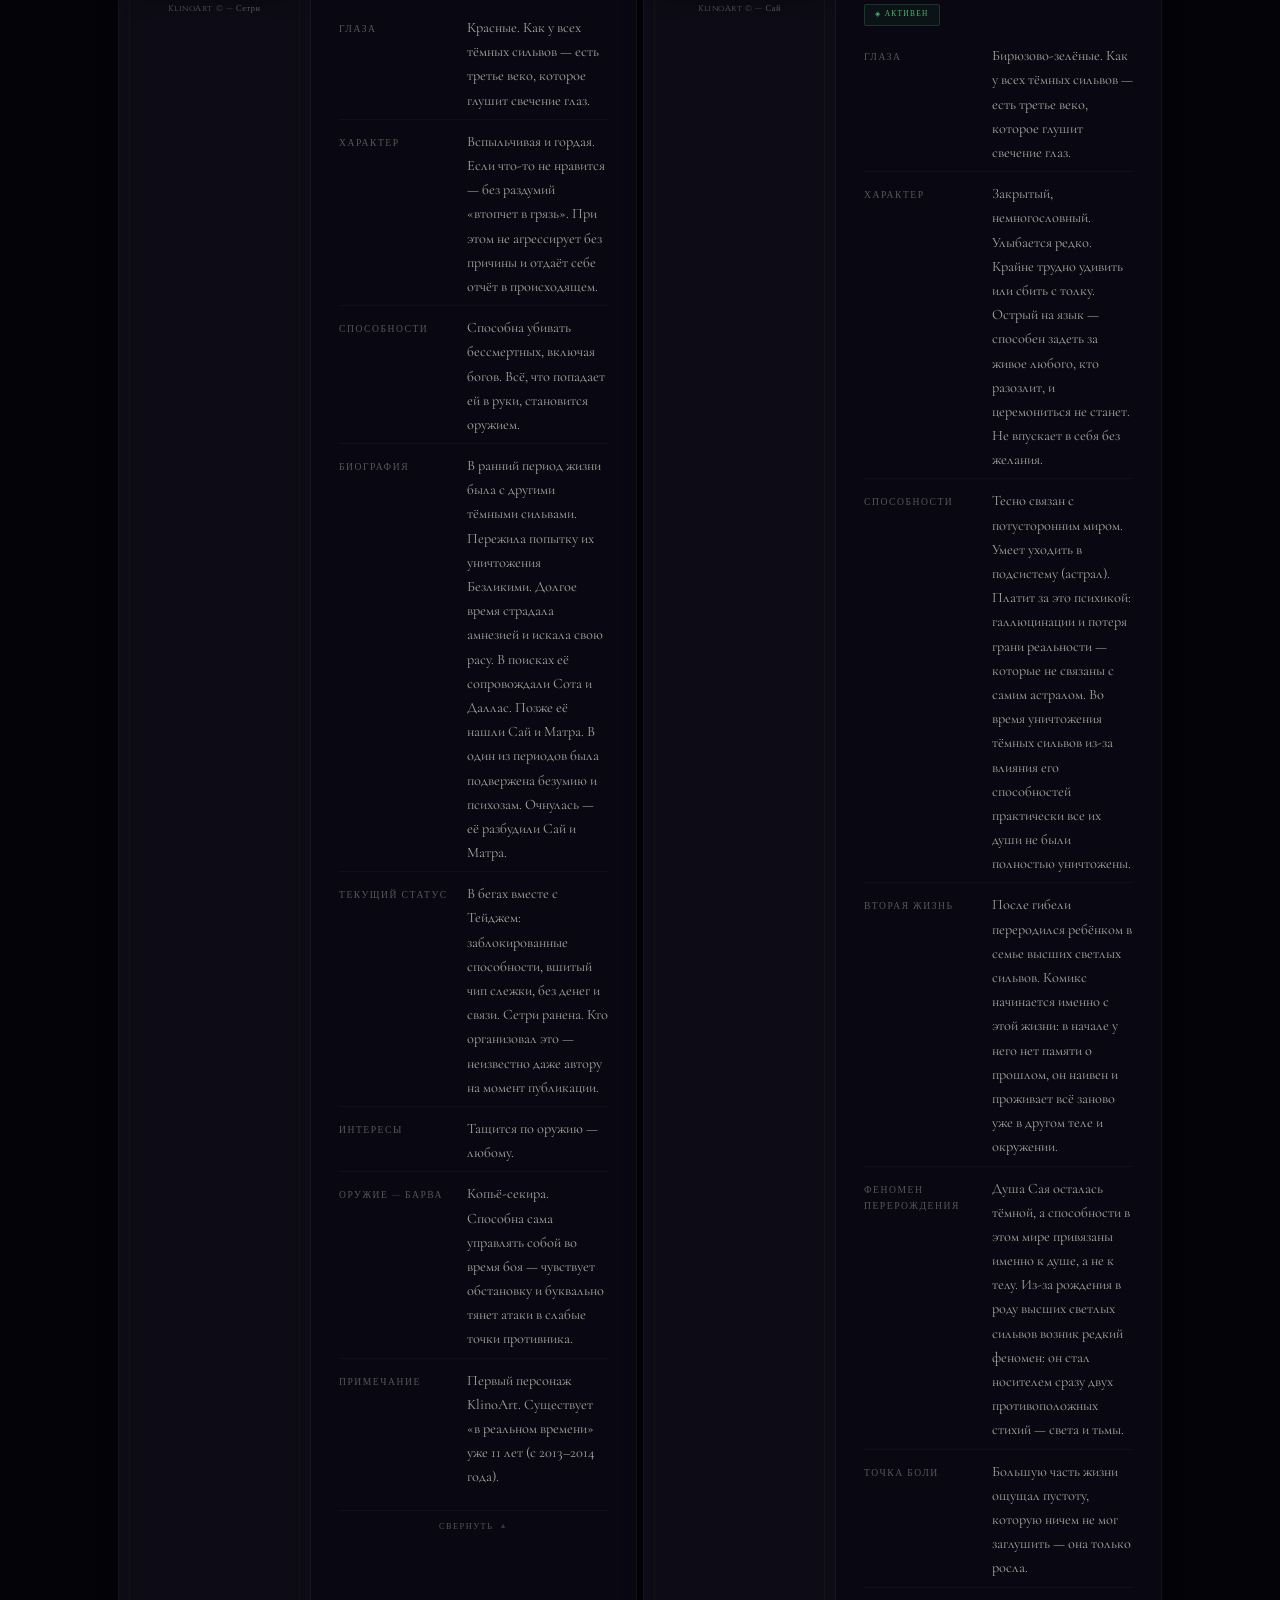
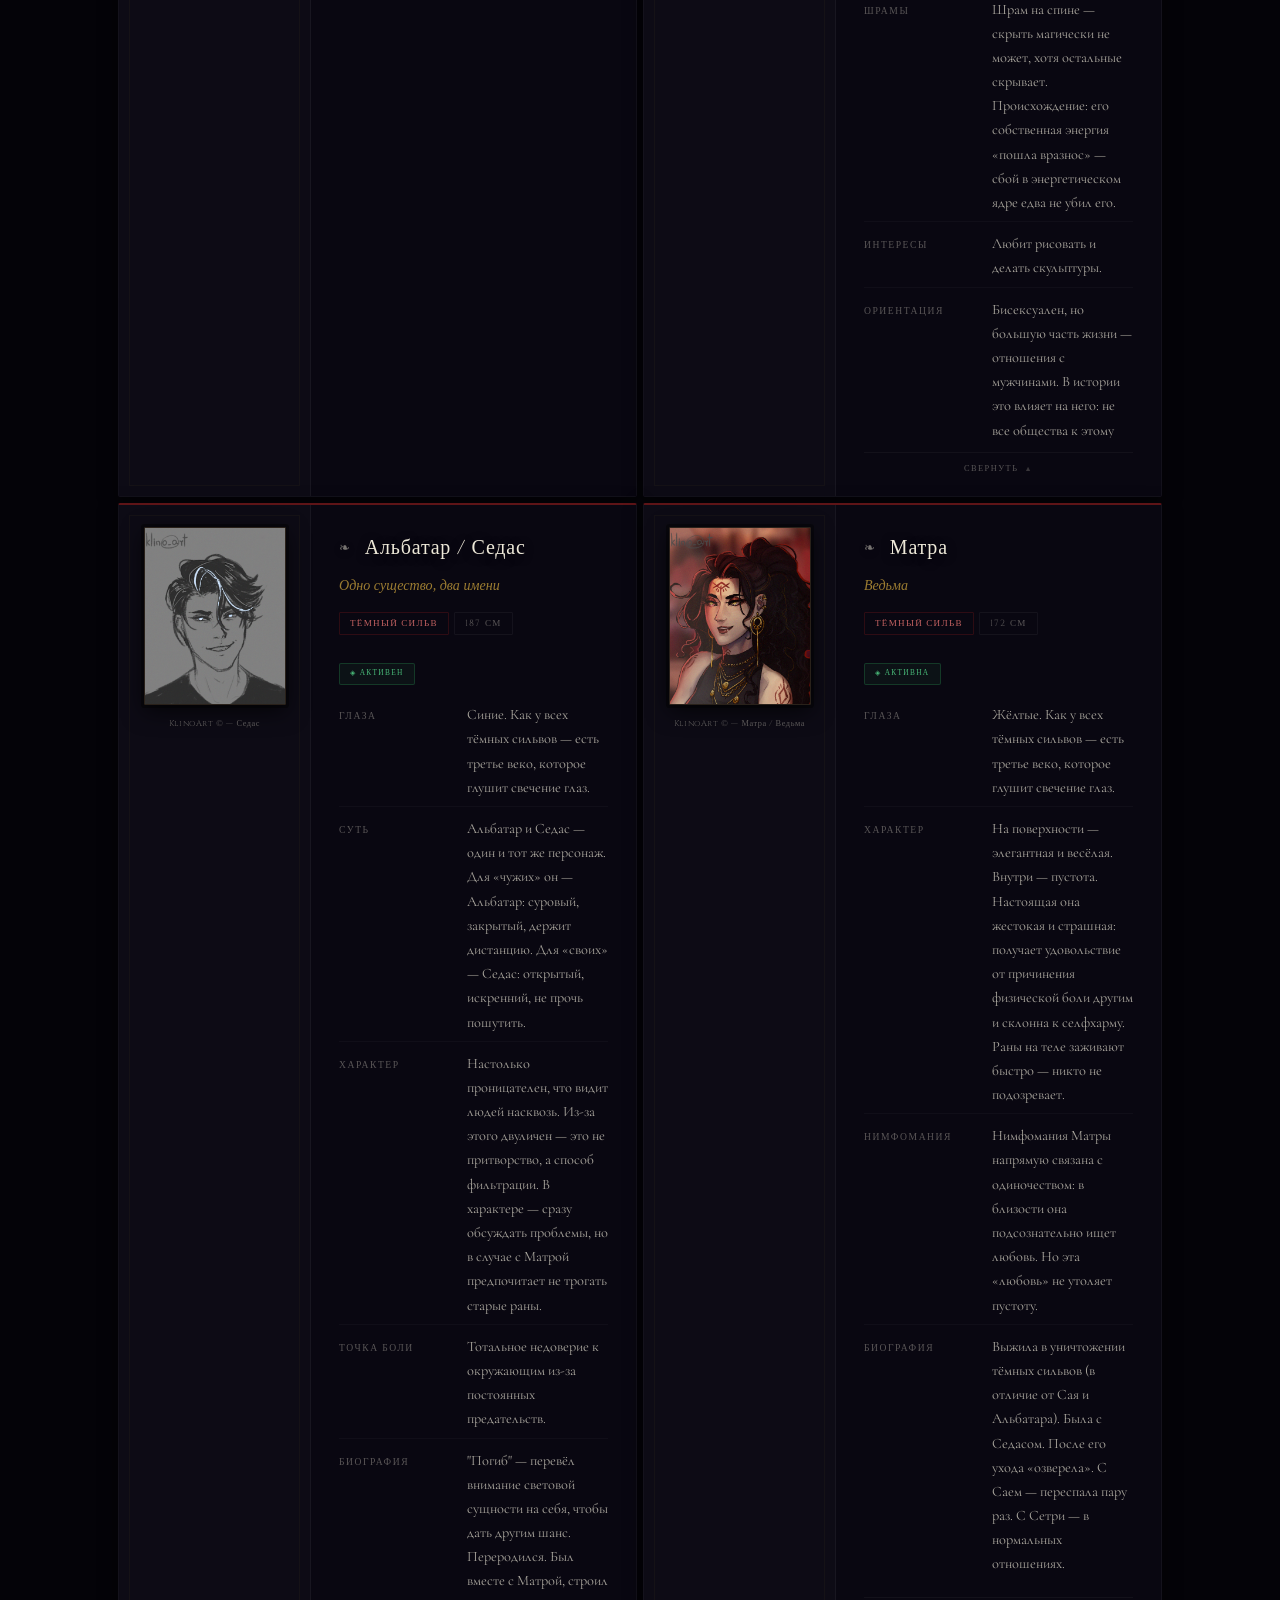
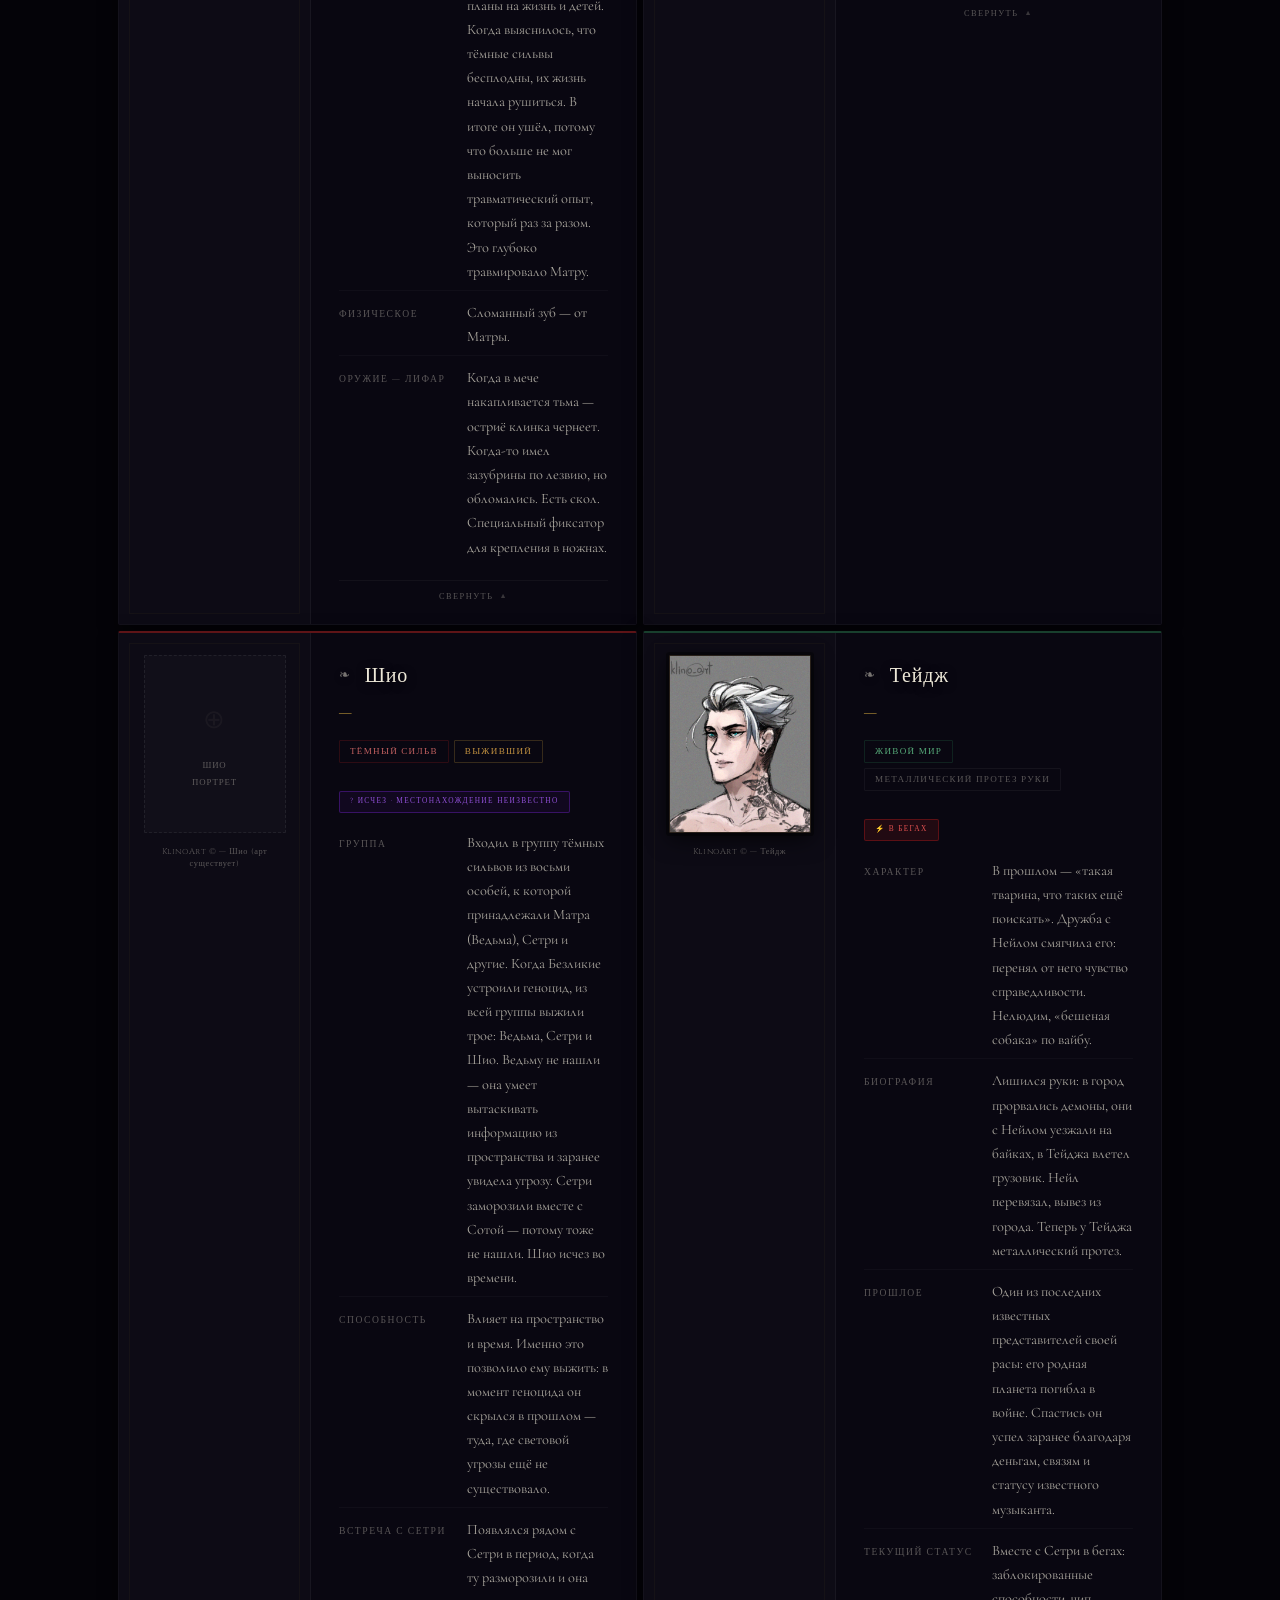
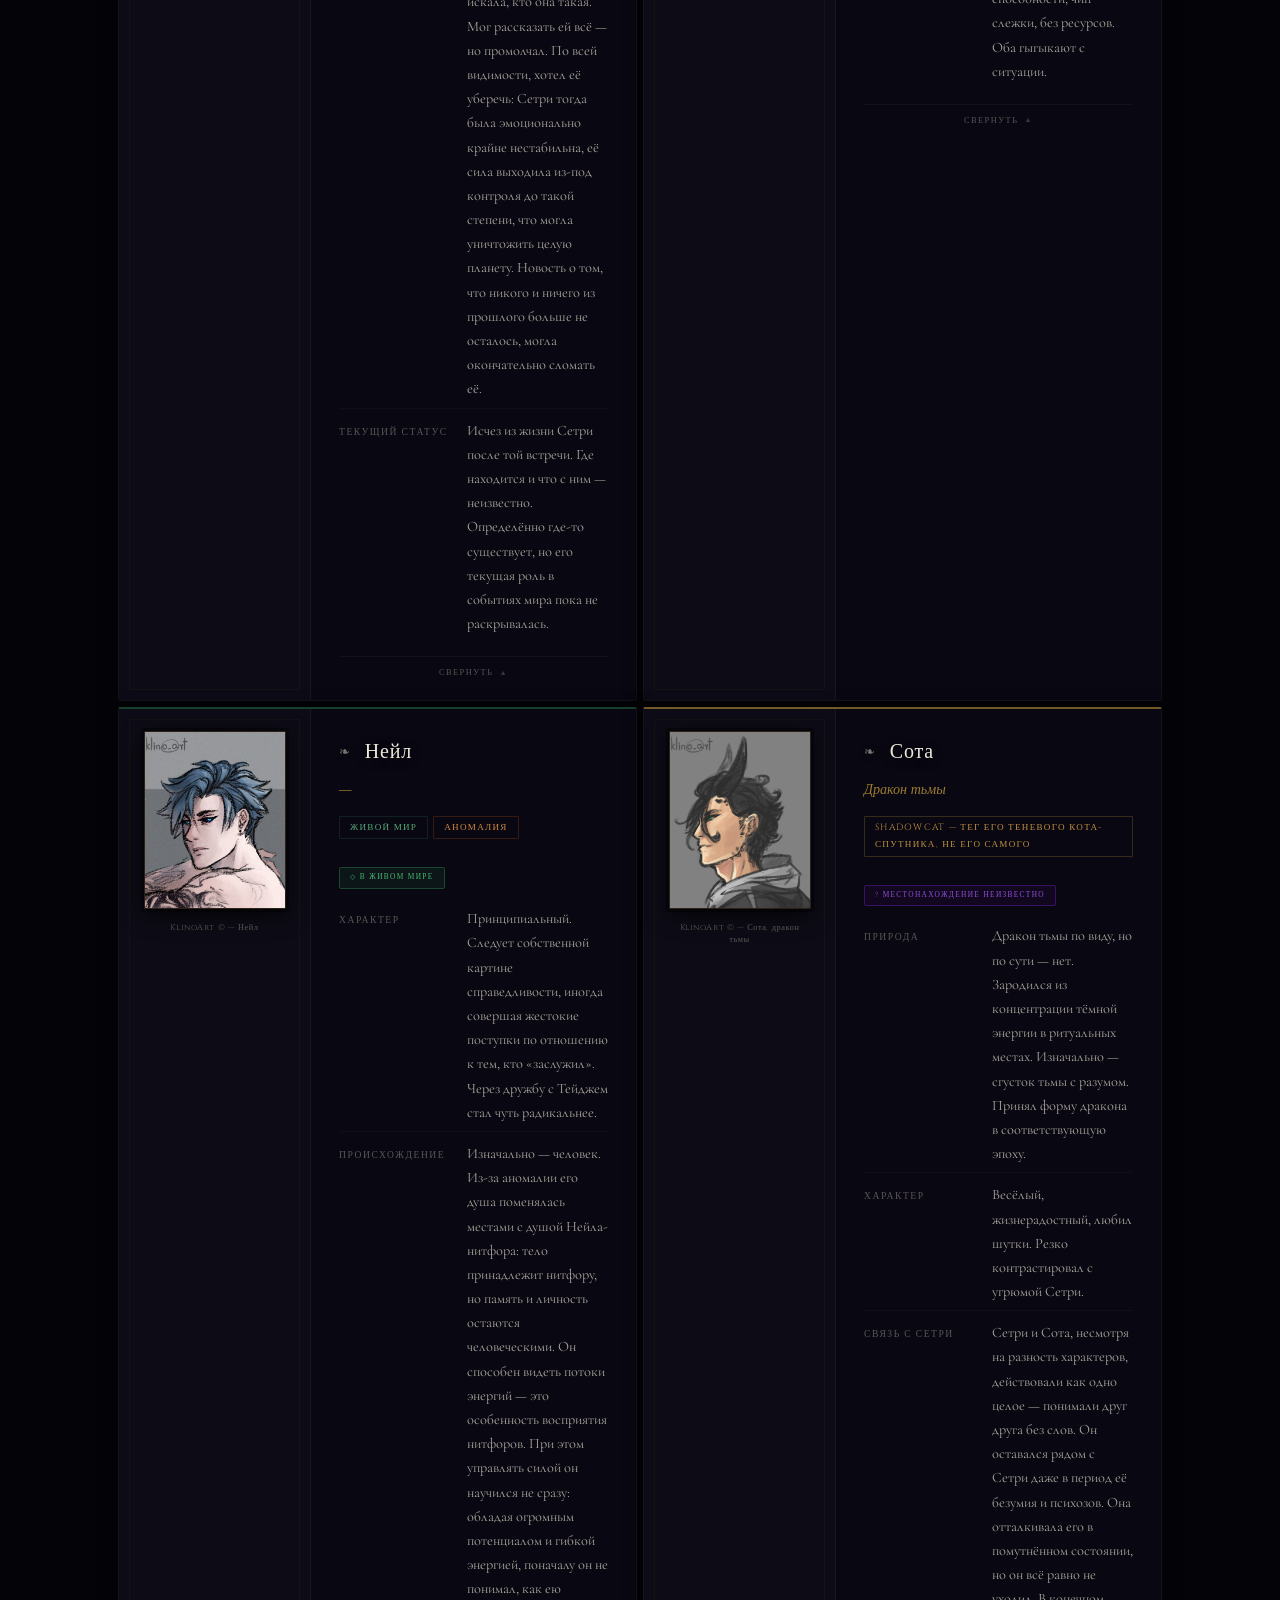
==== commit 67f6964f: "refresh lore and improve wiki navigation" ====
--- a/index.html
+++ b/index.html
@@ -3,7 +3,7 @@
   ╔══════════════════════════════════════════════════════════════╗
   ║  ЭХО БЕЗЛИКИХ — Лоркомпендиум                              ║
   ║  Авторская вселенная: KlinoArt                              ║
-  ║  Версия: 28.0 (Кодекс Теней — Редизайн)                    ║
+  ║  Версия: 30.0 (Кодекс Теней — Редизайн)                    ║
   ╚══════════════════════════════════════════════════════════════╝
 -->
 <html lang="ru">
@@ -62,7 +62,7 @@
   <div class="header-meta">
     <div>Автор <span>KlinoArt</span></div>
     <div>Источник <span>переписки Klino_art Chat, 2022–2026</span></div>
-    <div>Версия <span>28.0</span></div>
+    <div>Версия <span>30.0</span></div>
   </div>
   <div class="header-rule"></div>
   <div class="authorship-notice">
@@ -105,6 +105,19 @@
     <div class="search-count" id="search-count"></div>
     <button id="search-overlay-close" class="topbar-icon-btn" type="button" aria-label="Закрыть поиск">✕</button>
   </div>
+  <div class="search-overlay-body">
+    <div class="search-overlay-note">Поиск фильтрует карточки персонажей. Для быстрого перехода по всему сайту используй ссылки ниже.</div>
+    <div class="search-jump-links">
+      <a href="#prologue" class="search-jump-link">Пролог</a>
+      <a href="#world" class="search-jump-link">Мироздание</a>
+      <a href="#silv" class="search-jump-link">Расы</a>
+      <a href="#natant" class="search-jump-link">Натант</a>
+      <a href="#characters" class="search-jump-link">Персонажи</a>
+      <a href="#timeline" class="search-jump-link">Хроника</a>
+      <a href="#comic" class="search-jump-link">Комикс</a>
+      <a href="#fandom" class="search-jump-link">Сообщество</a>
+    </div>
+  </div>
 </div>
 
 <!-- Mobile nav overlay -->
@@ -452,10 +465,10 @@
         <p>Место посмертия определяется природой существа, а не его поступками или выбором. Таирские существа — особый случай: принцип «живой-мёртвый» означает, что для них разделение на жизнь и смерть в привычном смысле не работает — тело и душа у них единое целое, без стандартных слоёв. Для большинства других существ смерть предполагает возможность перерождения.</p>
 
         <h3>Уничтожение без перерождения</h3>
-        <p>Перерождение — стандартный механизм для большинства существ, но он может быть заблокирован намеренно. Когда Безликие решили уничтожить тёмных сильвов, цель состояла не просто в их гибели, а в полном стирании душ — без возможности перерождения. Это принципиально другое воздействие, требующее несопоставимо большей силы. Попытка не удалась в полной мере: вмешательство Сая спасло часть душ, поместив их в астральную подсистему. Альбатар и Сай погибли, но переродились — именно потому, что уничтожение не завершилось.</p>
+        <p>Перерождение — стандартный механизм для большинства существ, но он может быть заблокирован намеренно. Когда Безликие решили уничтожить тёмных сильвов, цель состояла не просто в их гибели, а в полном стирании душ — без возможности перерождения. Это принципиально другое воздействие, требующее несопоставимо большей силы. Попытка не удалась в полной мере: из-за влияния способностей Сая практически все души тёмных сильвов не были окончательно уничтожены и ушли в астральную подсистему. Альбатар и Сай погибли, но переродились — именно потому, что уничтожение не завершилось.</p>
 
         <h3>Астрал и загробные системы</h3>
-        <p>Астральная подсистема граничит с загробными системами: она населена монстрами и загробными существами, которые по природе своей принадлежат посмертному слою реальности. Именно в астрал Сай поместил спасённые души тёмных сильвов в момент их геноцида — это единственный задокументированный случай использования астрала как убежища для душ.</p>
+        <p>Астральная подсистема граничит с загробными системами: она населена монстрами и загробными существами, которые по природе своей принадлежат посмертному слою реальности. Именно в астрал ушли уцелевшие души тёмных сильвов в момент их геноцида — это единственный задокументированный случай использования астрала как убежища для душ.</p>
       </div>
 
       <!-- ── АСТРАЛ ── -->
@@ -475,7 +488,7 @@
         <p>Из задокументированных существ туда способен уходить <strong>Сай</strong> — это его основная способность. Пребывание в астрале разрушительно для психики живого существа: даже Сай, для которого это главный навык, не застрахован от этого воздействия. Механизм разрушения — не физический: астрал давит на само сознание, на структуру психики существа.</p>
 
         <h3>Астрал как убежище для душ</h3>
-        <p>Единственный задокументированный случай нестандартного использования астрала — момент геноцида тёмных сильвов. Сай успел поместить часть их душ в подсистему до того, как Безликие завершили уничтожение. Это позволило некоторым душам уцелеть — они не были стёрты полностью, хотя сам Сай погиб в процессе и впоследствии переродился.</p>
+        <p>Единственный задокументированный случай нестандартного использования астрала — момент геноцида тёмных сильвов. Сай не спасал души «вручную», но влияние его способностей не дало Безликим завершить полное стирание. В результате уцелели практически все души тёмных сильвов, хотя сам Сай погиб в процессе и впоследствии переродился.</p>
       </div>
 
     </div><!-- /universe-panels -->
@@ -505,6 +518,18 @@
   <div class="section-tag">II · Расы</div>
   <h2>Сильвы и Безликие</h2>
   <div class="h2-rule"></div>
+
+  <div class="lore-subnav">
+    <div class="lore-subnav-label">Внутри раздела</div>
+    <div class="lore-subnav-links">
+      <a href="#silv-faceless" class="lore-subnav-link">Безликие</a>
+      <a href="#silv-dark" class="lore-subnav-link">Тёмные</a>
+      <a href="#silv-light" class="lore-subnav-link">Светлые</a>
+      <a href="#silv-high" class="lore-subnav-link">Высшие</a>
+      <a href="#natant" class="lore-subnav-link">Натант</a>
+      <a href="#silv-dragons" class="lore-subnav-link">Драконы тьмы</a>
+    </div>
+  </div>
 
   <!-- Race overview grid -->
   <div class="race-grid">
@@ -566,7 +591,7 @@
     </div>
   </div>
 
-  <h3>Безликие</h3>
+  <h3 id="silv-faceless">Безликие</h3>
 
   <div class="confirmed-box">
     <p>Безликие — не живые существа из плоти и крови. Это сущности, у которых нет эмоций, нет чувств и нет собственной души. Они не умеют созидать, поэтому при создании сильвов они взяли за основу уже существующий принцип устройства вселенной. Часть из них была против уничтожения тёмных сильвов, но их голос остался в меньшинстве.</p>
@@ -579,21 +604,35 @@
     <cite>— KlinoArt, январь 2026</cite>
   </blockquote>
 
-  <h3>Тёмные сильвы</h3>
+  <h3 id="silv-dark">Тёмные сильвы</h3>
   <p>Первое поколение, созданное Безликими, были Тёмные сильвы, сотворённые из тьмы уже существующего мира — того самого, что ранее был создан под влиянием Света и Тьмы. К тому моменту Нейтральное пространство исчезло, уступив место сформированной вселенной. Сильвы были созданы как инструмент, способный остановить нарастающий конфликт идеологий и не допустить разрушения самой ткани реальности. Это были жестокие, но действенные существа — средство поддержания равновесия и контроля.</p>
+  <p>Сильвы не были элементалями и не имели прямой связи с первобытными стихиями. Это отдельная созданная раса, появившаяся уже позже как внешний инструмент для вмешательства в чужой конфликт.</p>
   <p>Тёмная энергия хаотична и своевольна, и со временем тёмные сильвы неизбежно могли выйти из-под контроля. Безликие это понимали, поэтому изначально рассматривали их как временное решение — инструмент, от которого однажды придётся избавиться.</p>
   <p>Тёмные сильвы бесплодны: Безликие предусмотрели это заранее. Однако они не были безумными разрушителями — каждый из них оставался полноценной личностью со своими мыслями, интересами и характером. Они были созданными существами со своей волей и индивидуальностью, а не бездушным оружием, каким их изначально задумывали Безликие.</p>
-  <p>Когда Безликие решили уничтожить тёмных сильвов, речь шла не просто об их гибели, а о полном стирании душ — без возможности перерождения. Однако уничтожение не удалось завершить полностью: из-за влияния способностей Сая души тёмных сильвов не были окончательно уничтожены. Альбатар и Сай погибли, но позже переродились.</p>
+  <p>Когда Безликие решили уничтожить тёмных сильвов, речь шла не просто об их гибели, а о полном стирании душ — без возможности перерождения. Однако уничтожение не удалось завершить полностью: из-за влияния способностей Сая практически все души тёмных сильвов не были окончательно уничтожены. Альбатар и Сай погибли, но позже переродились.</p>
   <p>Механизм применения способностей у сильвов ближе всего к Тьме — они созданы из неё. Конкретные способности каждый тёмный сильв получил от Безликих: у каждого из них была своя уникальная сила, которой они буквально поделились при создании. Сильвы — не идеальный продукт: их сила может дать сбой, не сработать в нужный момент или навредить самому существу.</p>
 
-  <h3>Светлые сильвы</h3>
+  <h3 id="silv-light">Светлые сильвы</h3>
   <p>Второе поколение, созданное после уничтожения тёмных. Световая энергия управляема и послушна — светлые легко подчиняются установкам. Создавались дольше и тщательнее тёмных — вышли более стабильными, их сила работает надёжнее. Однако по общей мощи уступают тёмным сильвам. Тёмные и светлые сильвы реально не ладят между собой — это подтверждено прямо.</p>
+
+  <h3 id="silv-high">Высшие светлые сильвы</h3>
+  <p>Среди светлых сильвов существует отдельный пласт — высшие сильвы. Они принадлежат к родовым семействам и наследуют уникальные семейные способности, из-за чего заметно сильнее обычных сильвов.</p>
+  <p>У сильвов нет единого монарха: верхушку формирует совет глав разных семей. Среди обычных сильвов повседневной нормой остаётся равноправие, но внутри некоторых высших семейств порядок куда жёстче и ближе к патриархальной модели.</p>
+
+  <h3 id="natant">Натант — острова сильвов</h3>
+  <p>Натант — система летающих островов, которую сильвы считают своей территорией. Это самостоятельная и в определённом смысле «разумная» система: не сознательная как живое существо, но со своей внутренней энергией, климатом, флорой, фауной, аномалиями и маршрутами движения.</p>
+  <p>Главная аномалия Натанта — несоответствие внешнего и внутреннего объёма: снаружи острова кажутся гораздо меньше, чем внутри. Попав туда, существо фактически оказывается в отдельном мире. Острова синхронизируются с магнитным полем живой планеты, поднимаются в воздух и перемещаются по ней; если мир погибает, система закрывается собственной энергией, пережидает и затем перескакивает к ближайшей живой планете.</p>
+  <p>Именно Натант стал первой крупной средой сильвов. Сначала его занимали тёмные сильвы, и их энергия надолго окрасила пространство в красный оттенок, повлияла на местную экосистему и оставила после себя храмы, статуи и настенные рисунки. Позже, уже после создания светлых сильвов, Безликие заселили в Натант и их: острова оказались стратегически удобны, а анатомия крыльев сильвов хорошо подошла под местные резкие воздушные потоки.</p>
+
+  <div class="info-block info-block--partial">
+    Следы тёмных сильвов в Натанте лежат в основном в глубинных и опасных зонах островов, поэтому светлые сильвы долгое время вообще не знали, кто жил там до них. Этот пласт истории начинает раскрываться заметно позже.
+  </div>
 
   <div class="info-block info-block--partial">
     Детали о «гордыне светлых» и том, что один светлый напал на Сетри — требуют уточнения. Нападение упоминалось автором в кратком пересказе, без подробностей мотива.
   </div>
 
-  <h3>Драконы тьмы</h3>
+  <h3 id="silv-dragons">Драконы тьмы</h3>
 
   <blockquote class="lore-quote">
     Сота — дракон тьмы, однако по своей сути драконом не является. Они зародились из огромной концентрации энергии в ритуальных местах, переполненных силой. Изначально драконы не имели точного физического облика и выглядели как сгустки тьмы, обладающие разумом. Но поскольку они возникли в эпоху драконов, которые на тот момент были сильнейшими существами, они приняли их облик.
@@ -731,7 +770,15 @@
           </div>
           <div class="char-field">
             <span class="field-label">Способности</span>
-            <span>Тесно связан с потусторонним миром. Умеет уходить в подсистему (астрал). Платит за это психикой: галлюцинации и потеря грани реальности — которые не связаны с самим астралом. Во время уничтожения тёмных сильвов из-за влияния его способностей их души не были полностью уничтожены.</span>
+            <span>Тесно связан с потусторонним миром. Умеет уходить в подсистему (астрал). Платит за это психикой: галлюцинации и потеря грани реальности — которые не связаны с самим астралом. Во время уничтожения тёмных сильвов из-за влияния его способностей практически все их души не были полностью уничтожены.</span>
+          </div>
+          <div class="char-field">
+            <span class="field-label">Вторая жизнь</span>
+            <span>После гибели переродился ребёнком в семье высших светлых сильвов. Комикс начинается именно с этой жизни: в начале у него нет памяти о прошлом, он наивен и проживает всё заново уже в другом теле и окружении.</span>
+          </div>
+          <div class="char-field">
+            <span class="field-label">Феномен перерождения</span>
+            <span>Душа Сая осталась тёмной, а способности в этом мире привязаны именно к душе, а не к телу. Из-за рождения в роду высших светлых сильвов возник редкий феномен: он стал носителем сразу двух противоположных стихий — света и тьмы.</span>
           </div>
           <div class="char-field">
             <span class="field-label">Точка боли</span>
@@ -756,6 +803,10 @@
           <div class="char-field">
             <span class="field-label">Биография</span>
             <span>Очень объёмная история. Автор составляла отдельный документ на 24 страницы сжатого текста. Подробности не раскрывались — они будут в комиксе.</span>
+          </div>
+          <div class="char-field">
+            <span class="field-label">Семья второй жизни</span>
+            <span>Родители чувствовали в нём чужеродную тёмную энергию, но боялись прежде всего не за себя, а за него. Из-за опасного внутреннего конфликта в роду они ушли с островов сильвов ради безопасности, поэтому в детстве Сай почти не сталкивался с другими сильвами вне семьи.</span>
           </div>
         </div>
       </div>
@@ -900,6 +951,10 @@
           <div class="char-field">
             <span class="field-label">Биография</span>
             <span>Лишился руки: в город прорвались демоны, они с Нейлом уезжали на байках, в Тейджа влетел грузовик. Нейл перевязал, вывез из города. Теперь у Тейджа металлический протез.</span>
+          </div>
+          <div class="char-field">
+            <span class="field-label">Прошлое</span>
+            <span>Один из последних известных представителей своей расы: его родная планета погибла в войне. Спастись он успел заранее благодаря деньгам, связям и статусу известного музыканта.</span>
           </div>
           <div class="char-field">
             <span class="field-label">Текущий статус</span>
@@ -1035,7 +1090,7 @@
           </div>
           <div class="char-field">
             <span class="field-label">Происхождение</span>
-            <span>Изначально Тора — существо из Кванта. Когда Таир отжал у Кванта один из его слоёв пространства, она оказалась на нём. Таирские аномалии на захваченном слое разрушали квантовцев: либо смерть в мучениях, либо та же мука — но с выживанием и мутацией под Таир. Тора принадлежит ко второму исходу. Она выжила и мутировала, став единственным белым берсом в Таире. Белая расцветка у берсов в принципе не существует — в условиях Таира это верная гибель.</span>
+            <span>Изначально Тора — существо из Кванта. Когда Таир отжал у Кванта один из его слоёв пространства, она оказалась на нём. Таирские аномалии на захваченном слое разрушали квантовцев: либо смерть в мучениях, либо та же мука — но с выживанием и мутацией под Таир. Тора принадлежит ко второму исходу. Она выжила и мутировала, став единственным белым берсом в Таире. Белая расцветка у берсов в принципе не существует — в условиях Таира это верная гибель. Это не альбинизм, а именно результат таирской мутации.</span>
           </div>
           <div class="char-field">
             <span class="field-label">Отношение к судьбе</span>
@@ -1448,7 +1503,12 @@
 
     <div class="tl-item tl-item--silv">
       <div class="tl-label">Уничтожение тёмных сильвов</div>
-      <div class="tl-text">Безликие решают стереть не только тела, но и души тёмных сильвов — без возможности перерождения. Часть Безликих против, но их задавили. Световая сущность убивает тёмных. Альбатар погибает, отвлекая её на себя. Сай погибает, но успевает спасти часть душ в подсистему. Оба переродились.</div>
+      <div class="tl-text">Безликие решают стереть не только тела, но и души тёмных сильвов — без возможности перерождения. Часть Безликих против, но их задавили. Световая сущность убивает тёмных. Альбатар погибает, отвлекая её на себя. Сай погибает, и из-за влияния его способностей практически все души тёмных сильвов уцелевают в подсистеме. Оба переродились.</div>
+    </div>
+
+    <div class="tl-item tl-item--silv">
+      <div class="tl-label">Вторая жизнь Сая</div>
+      <div class="tl-text">После перерождения Сай рождается ребёнком в семье высших светлых сильвов. Памяти о первой жизни у него в начале нет. Именно эта линия становится точкой входа в основной комикс.</div>
     </div>
 
     <div class="tl-item tl-item--setri">
@@ -1507,7 +1567,12 @@
   <p><strong>Основная линия</strong> — история Сая. Начинается с него, включает лор всей вселенной. Автор составляла для неё отдельный документ (24 страницы сжатого текста по жизни Сая).</p>
   <p><strong>Таирская линия</strong> — отдельный комикс об Алестере.</p>
   <p><strong>Линия Нейла</strong> — отдельная ветка.</p>
+  <p><strong>Точка входа в историю Сая</strong> — его вторая жизнь: перерождение ребёнком в семье высших светлых сильвов, без памяти о первой.</p>
   <p>Все три — связаны с основной историей, но планируются как самостоятельные произведения.</p>
+
+  <div class="info-block info-block--confirmed">
+    Главный тормоз для полноценного старта комикса — не отсутствие идей, а восстановление полной хронологии событий. Автор отдельно говорила, что сейчас основная работа состоит в том, чтобы связать разрозненные линии персонажей и ключевые эпизоды мира в одну цельную последовательность.
+  </div>
 
   <div class="comic-lines-grid">
     <div class="comic-line comic-line--main">
@@ -1519,7 +1584,7 @@
         </div>
         <div class="comic-line-status status-indev">В разработке</div>
       </div>
-      <p class="comic-line-desc">24 страницы сжатого текста по жизни Сая. Начинается с пролога (уже существует, 10 страниц). Подаёт все ключевые события через него.</p>
+      <p class="comic-line-desc">24 страницы сжатого текста по жизни Сая. Начинается с пролога (уже существует, 10 страниц), а сюжетно — со второй жизни Сая после перерождения. Через него подаются все ключевые события мира.</p>
     </div>
     <div class="comic-line comic-line--thair">
       <div class="comic-line-header">
@@ -1550,6 +1615,7 @@
 
   <h3>О происхождении истории</h3>
   <p>История не была придумана целенаправленно. Сетри, Сота и Даллас первоначально появились во снах автора. Потом образы начали складываться в пазл — фрагмент за фрагментом. Мир создавался как место, куда можно «сбежать» от реальных проблем. Появился примерно в 13–14 лет (класс 8–9).</p>
+  <p>Позже автор уточнила, что сны были только ранней точкой входа в эту историю. Сейчас сцены и сюжетные куски приходят в бодрствовании: мимолётно, перед сном, во время повседневных дел или когда она рисует и слушает музыку. Сновидения теперь случаются редко и почти не несут сюжетной нагрузки.</p>
 
   <blockquote class="lore-quote">
     Некоторые персонажи пришли из моих снов — их образ и концепт. Та же Сетри и Сота. Изначально они у меня во снах тусили, устраивали вакханалию. Изредка рядом с ними появлялся Даллас. А после я подумала — а что если создать из этого историю?
@@ -1684,7 +1750,7 @@
       </svg>
       <div>
         <div class="footer-brand-title">Эхо Безликих</div>
-        <div class="footer-brand-sub">Лоркомпендиум · Версия 28.0</div>
+        <div class="footer-brand-sub">Лоркомпендиум · Версия 30.0</div>
       </div>
     </div>
     <div class="footer-nav-cols">
--- a/styles/styles.css
+++ b/styles/styles.css
@@ -385,6 +385,7 @@
   scroll-margin-top: 72px;
 }
 section:last-child { border-bottom: none; }
+h3[id] { scroll-margin-top: 108px; }
 
 /* Ornamental chapter number / label */
 .section-tag {
@@ -1765,6 +1766,46 @@
 }
 
 /* ════════════════════════════════════════════════════════════
+   IN-SECTION LORE NAV
+════════════════════════════════════════════════════════════ */
+.lore-subnav {
+  display: flex; flex-wrap: wrap; align-items: center;
+  gap: 6px 8px; margin: 0 0 22px;
+  padding: 14px 18px;
+  background: linear-gradient(180deg, rgba(255,255,255,0.022), rgba(255,255,255,0.012));
+  border: 1px solid var(--border);
+  border-radius: var(--radius-md);
+}
+.lore-subnav-label {
+  font-family: var(--font-display);
+  font-size: 0.52rem; letter-spacing: 0.28em;
+  text-transform: uppercase; color: var(--text-faint);
+  flex-shrink: 0; margin-right: 4px;
+}
+.lore-subnav-links {
+  display: flex; flex-wrap: wrap; gap: 5px;
+}
+.lore-subnav-link {
+  font-family: var(--font-display);
+  font-size: 0.54rem; letter-spacing: 0.10em;
+  text-transform: uppercase;
+  padding: 3px 10px;
+  color: var(--text-faint);
+  text-decoration: none;
+  border: 1px solid rgba(255,255,255,0.08);
+  border-radius: 999px;
+  background: rgba(255,255,255,0.025);
+  transition: transform 0.12s, color 0.18s, border-color 0.18s, background 0.18s;
+}
+.lore-subnav-link:hover {
+  color: var(--gold);
+  border-color: var(--gold-dim);
+  background: var(--gold-glow);
+  transform: translateY(-1px);
+  text-decoration: none;
+}
+
+/* ════════════════════════════════════════════════════════════
    RELATIONSHIP TYPE BADGES
 ════════════════════════════════════════════════════════════ */
 .rel-type {
@@ -1992,6 +2033,7 @@
 @media (max-width: 460px) {
   .portal-grid { grid-template-columns: 1fr; }
   .chars-quick-jump { padding: 12px 14px; }
+  .lore-subnav { padding: 12px 14px; }
 }
 
 /* ════════════════════════════════════════════════════════════
@@ -2622,6 +2664,7 @@
     gap: 2px;
   }
   .topbar-actions #search-toggle-btn { display: none; } /* search is in overlay on mobile */
+  #search-overlay { display: none !important; }
 }
 
 /* ════════════════════════════════════════════════════════════
@@ -2629,11 +2672,14 @@
 ════════════════════════════════════════════════════════════ */
 #search-overlay {
   display: none;
-  position: sticky; top: 0;
-  /* sits right below topbar — injected before main */
-  z-index: 490;
+  position: fixed;
+  top: var(--topbar-offset, 46px);
+  left: 0;
+  right: 0;
+  z-index: 495;
   background: rgba(4,3,8,0.98);
   border-bottom: 1px solid var(--border);
+  box-shadow: 0 16px 40px rgba(0,0,0,0.28);
   backdrop-filter: blur(10px); -webkit-backdrop-filter: blur(10px);
 }
 #search-overlay.open {
@@ -2647,7 +2693,7 @@
 .search-overlay-inner {
   display: flex; align-items: center; gap: 10px;
   max-width: 1000px; margin: 0 auto;
-  padding: 8px max(28px, env(safe-area-inset-left));
+  padding: 10px max(28px, env(safe-area-inset-left)) 8px;
 }
 .search-overlay-inner .search-input-wrap {
   flex: 1; max-width: 560px; margin: 0;
@@ -2655,13 +2701,46 @@
 .search-overlay-inner .search-count {
   min-width: 60px;
 }
+.search-overlay-body {
+  max-width: 1000px;
+  margin: 0 auto;
+  padding: 0 max(28px, env(safe-area-inset-left)) 12px;
+}
+.search-overlay-note {
+  font-family: var(--font-serif);
+  font-size: 0.86rem;
+  color: rgba(237,232,216,0.62);
+  margin-bottom: 10px;
+}
+.search-jump-links {
+  display: flex;
+  flex-wrap: wrap;
+  gap: 6px;
+}
+.search-jump-link {
+  font-family: var(--font-display);
+  font-size: 0.54rem;
+  letter-spacing: 0.10em;
+  text-transform: uppercase;
+  padding: 4px 10px;
+  color: var(--text-faint);
+  text-decoration: none;
+  border: 1px solid rgba(255,255,255,0.08);
+  border-radius: 999px;
+  background: rgba(255,255,255,0.025);
+  transition: transform 0.12s, color 0.18s, border-color 0.18s, background 0.18s;
+}
+.search-jump-link:hover {
+  color: var(--gold);
+  border-color: var(--gold-dim);
+  background: var(--gold-glow);
+  transform: translateY(-1px);
+  text-decoration: none;
+}
 #search-overlay-close {
   font-size: 0.72rem; padding: 4px 9px; opacity: 0.60;
 }
 #search-overlay-close:hover { opacity: 1; }
-
-/* Move search_overlay below topbar using sibling selector trick */
-/* #search-overlay is already in DOM after .topbar, position:sticky keeps it there */
 
 /* ════════════════════════════════════════════════════════════
    MOBILE NAV — SEARCH INPUT
